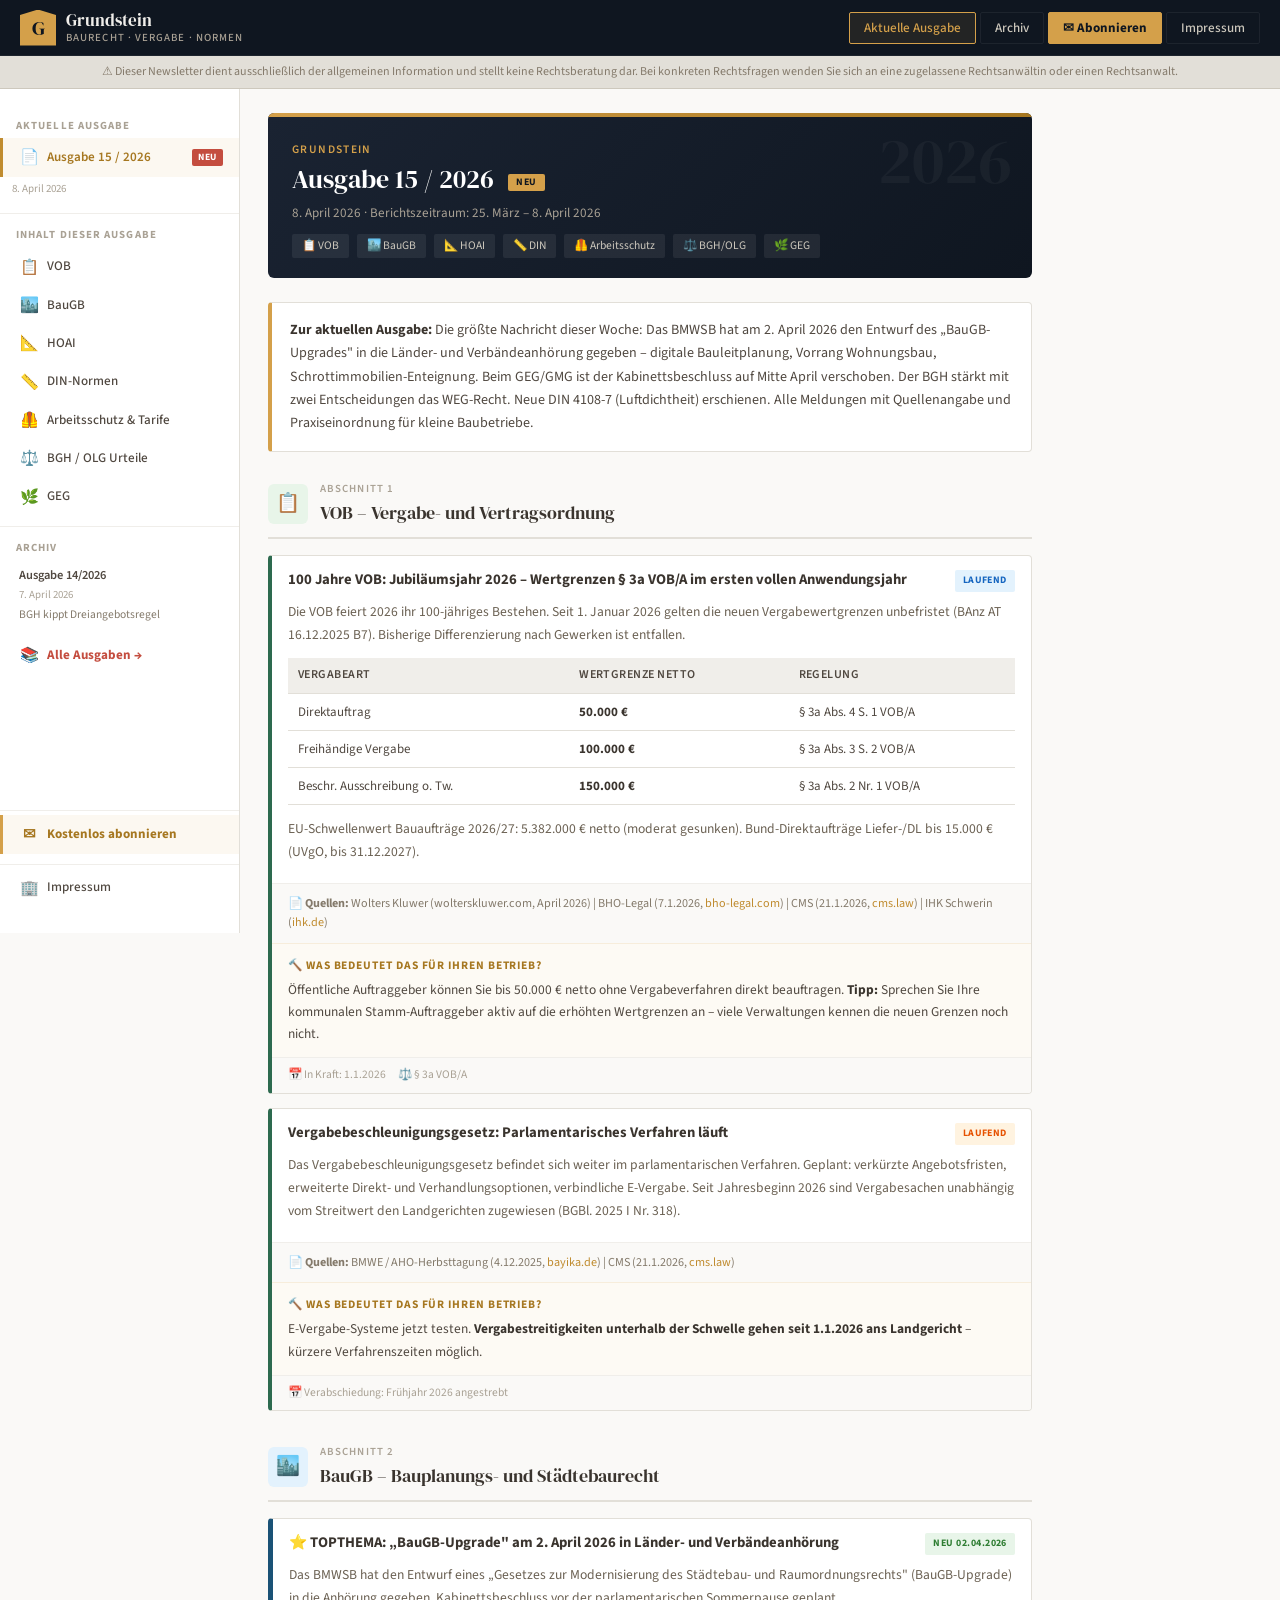
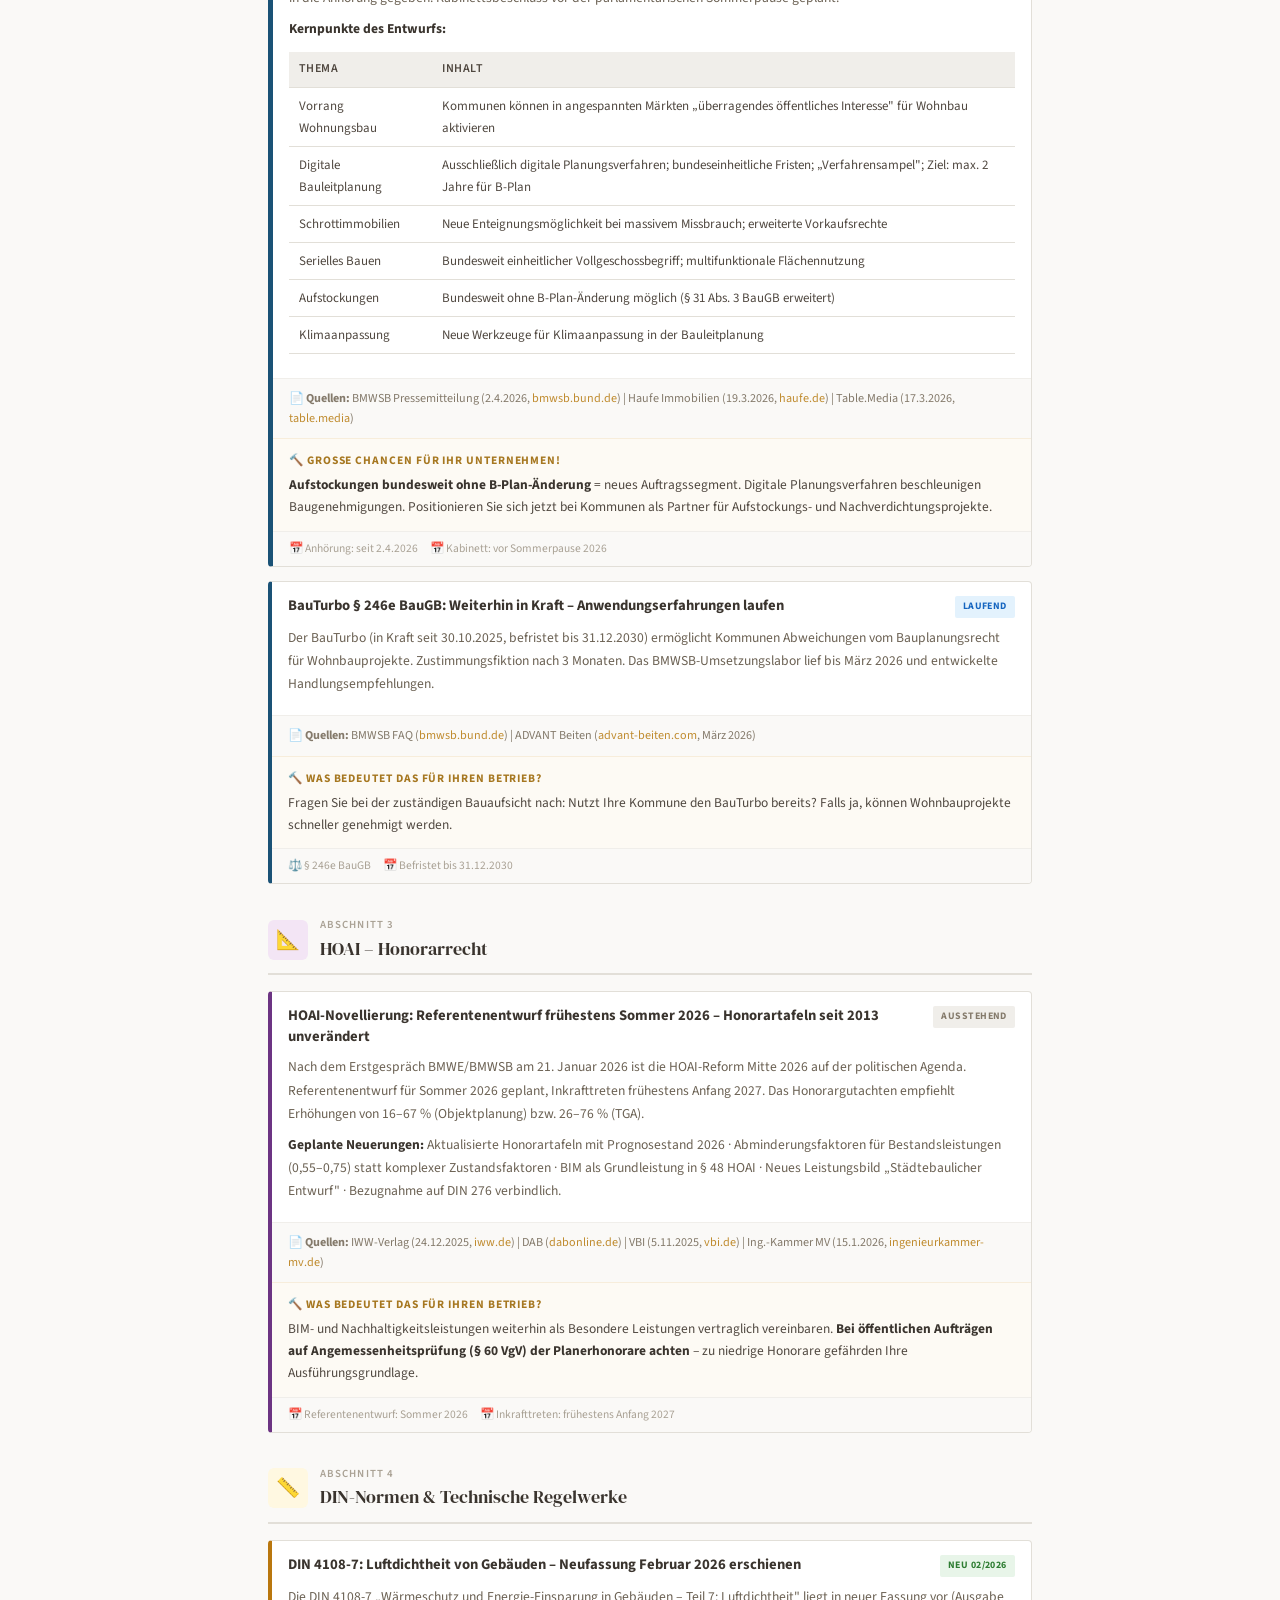
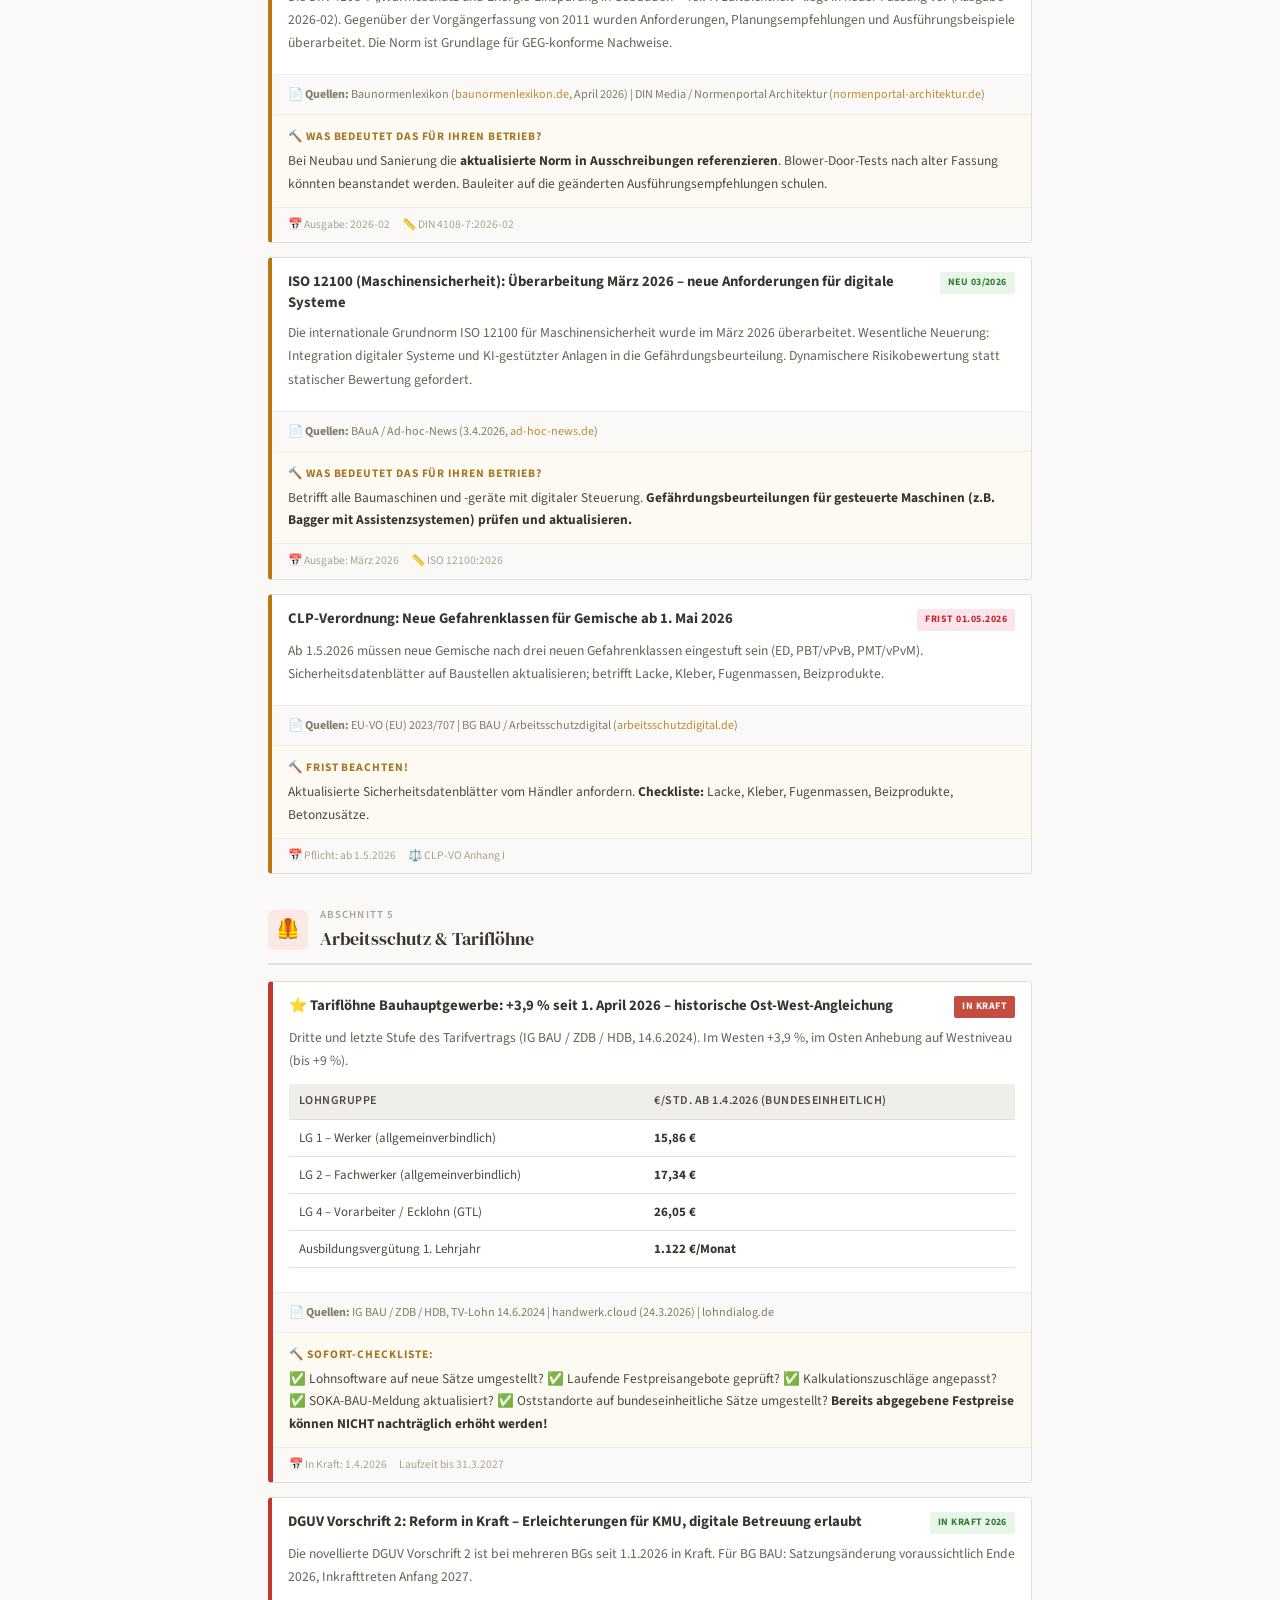
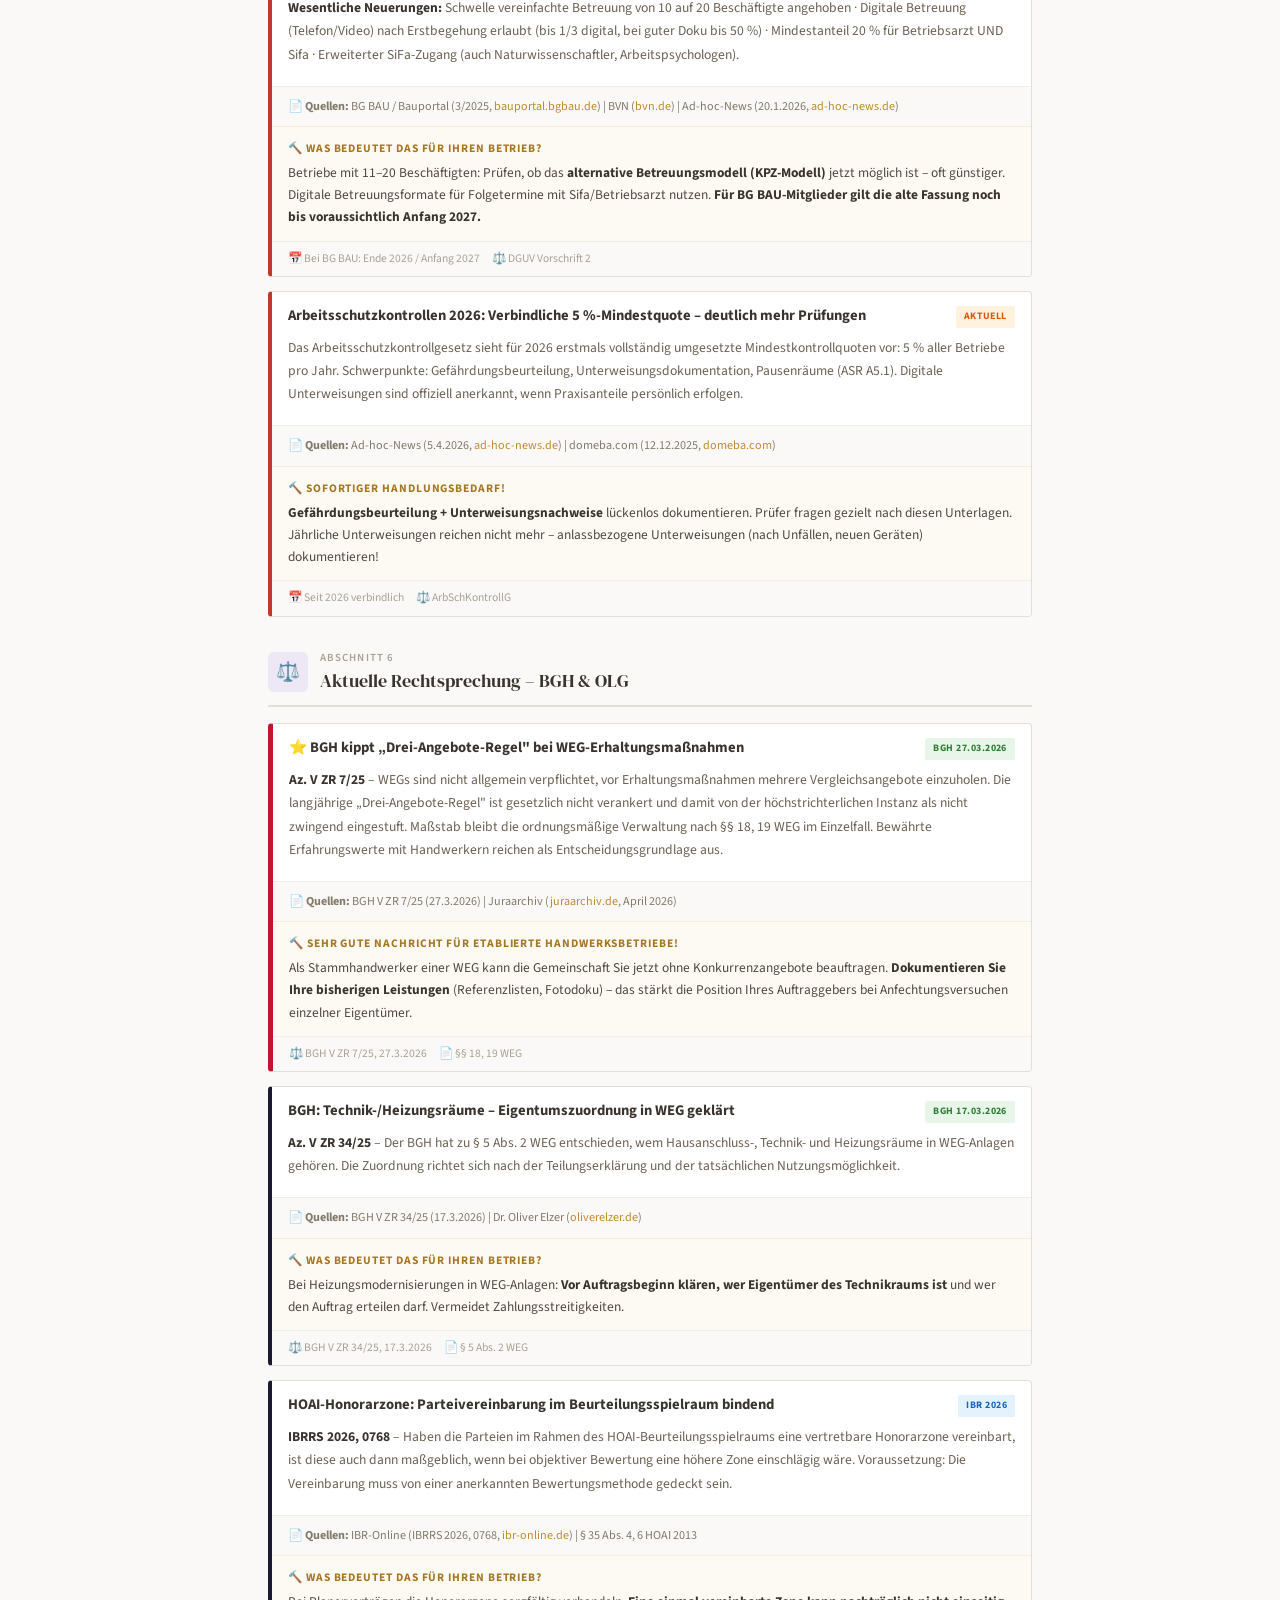
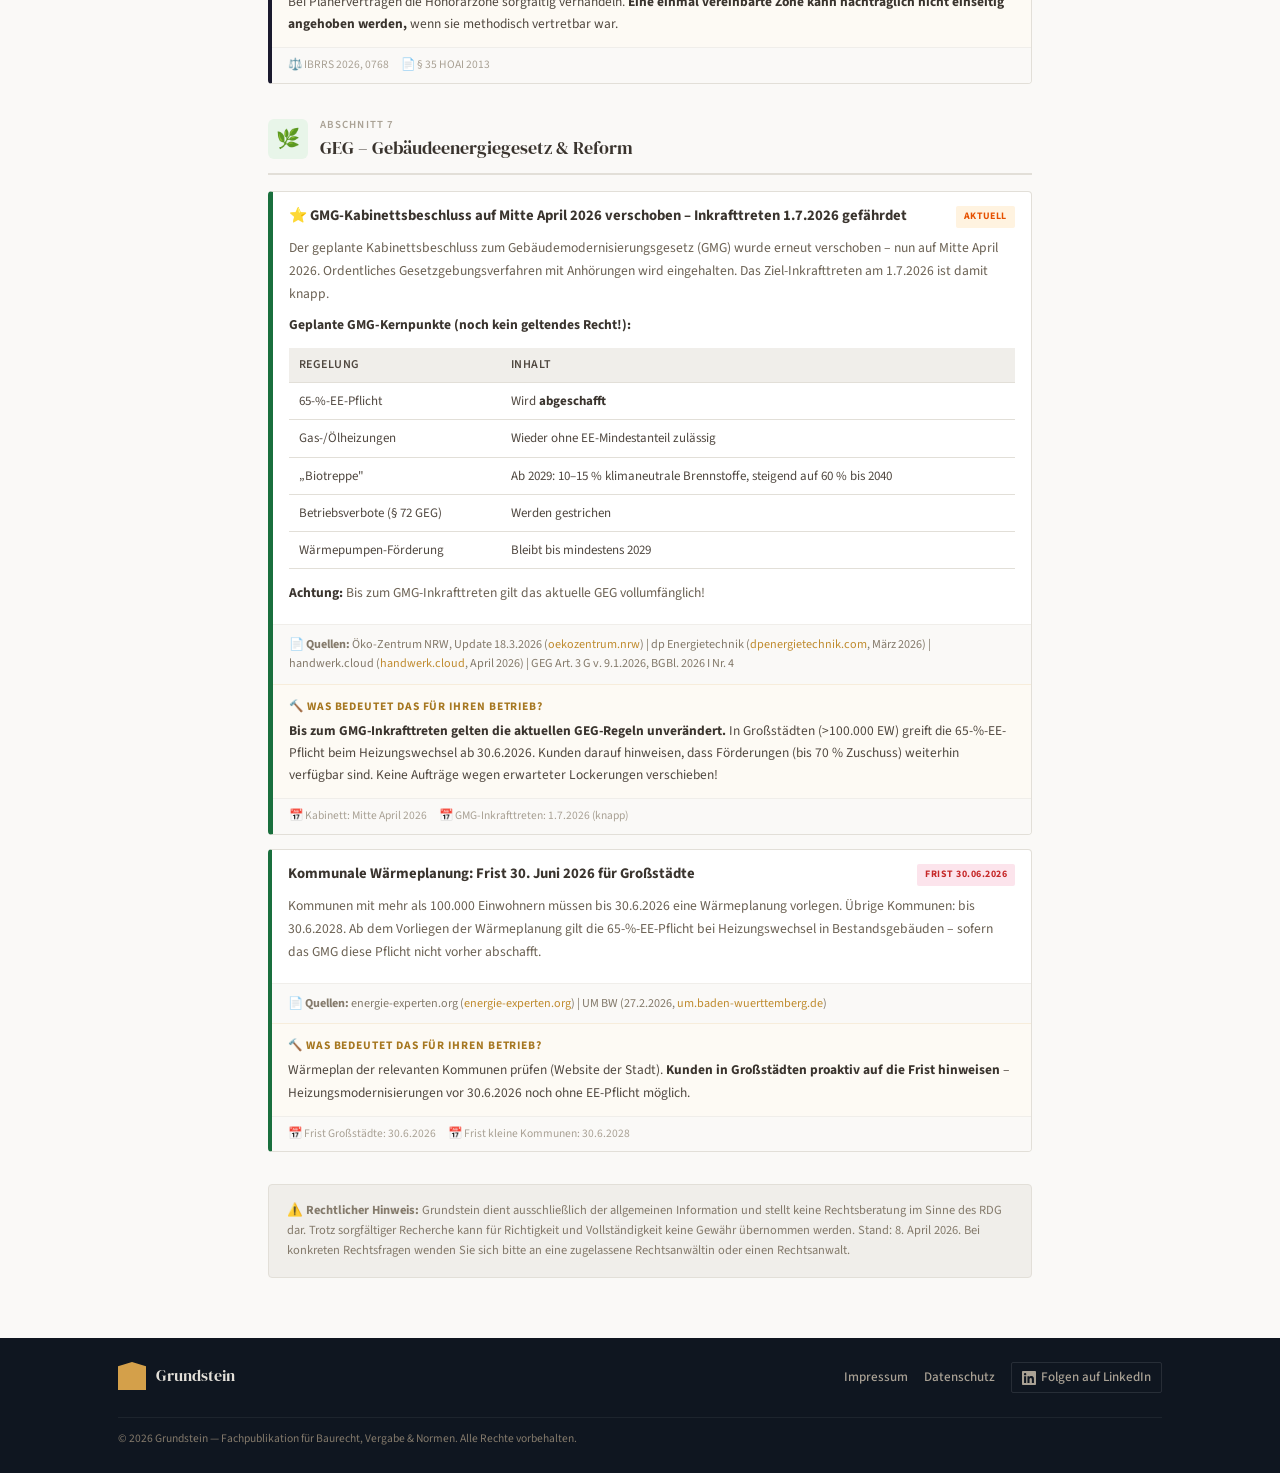
==== index.html @ aa307f1c "Add files via upload" ====
<!DOCTYPE html>
<html lang="de">
<head>
<meta charset="UTF-8">
<meta name="viewport" content="width=device-width, initial-scale=1.0">
<title>Grundstein — Baurecht kompakt</title>
<meta name="description" content="Grundstein — Der Newsletter für Baurecht, Vergabe und Normen. Alle 14 Tage kompakt.">
<meta property="og:title" content="Grundstein — Baurecht kompakt">
<meta property="og:description" content="Alle 14 Tage die wichtigsten Updates aus Baurecht, Vergabe und Normen.">
<link rel="preconnect" href="https://fonts.googleapis.com">
<link rel="preconnect" href="https://fonts.gstatic.com" crossorigin>
<link href="https://fonts.googleapis.com/css2?family=DM+Serif+Display:ital@0;1&family=Source+Sans+3:ital,wght@0,300;0,400;0,500;0,600;0,700;1,400&display=swap" rel="stylesheet">
<link rel="stylesheet" href="style.css">
</head>
<body>

<!-- TOPBAR -->
<header class="topbar">
  <div class="topbar-logo">
    <div class="topbar-logo-bar"></div>
    <div class="topbar-logo-text">
      <strong>Grundstein</strong>
      <span>Baurecht · Vergabe · Normen</span>
    </div>
  </div>
  <div class="topbar-nav">
    <button class="topbar-btn aktiv" onclick="zeigePage('aktuell')">Aktuelle Ausgabe</button>
    <button class="topbar-btn" onclick="zeigePage('archiv')">Archiv</button>
    <button class="topbar-btn topbar-cta" onclick="zeigePage('abonnieren')">✉ Abonnieren</button>
    <button class="topbar-btn" onclick="zeigePage('impressum')">Impressum</button>
    <button class="burger" id="burger" onclick="toggleSidebar()">
      <span></span><span></span><span></span>
    </button>
  </div>
</header>

<!-- DISCLAIMER BANNER -->
<div class="top-disclaimer">
  ⚠ Dieser Newsletter dient ausschließlich der allgemeinen Information und stellt keine Rechtsberatung dar.
  <span>Bei konkreten Rechtsfragen wenden Sie sich an eine zugelassene Rechtsanwältin oder einen Rechtsanwalt.</span>
</div>

<div class="overlay" id="overlay" onclick="toggleSidebar()"></div>

<div class="layout">

  <!-- SIDEBAR -->
  <nav class="sidebar" id="sidebar">
    <div class="sidebar-section">
      <div class="sidebar-label">Aktuelle Ausgabe</div>
      <div class="nav-item aktiv" id="nav-aktuell" onclick="zeigePage('aktuell')">
        <span class="nav-icon">📄</span>
        Ausgabe 15 / 2026
        <span class="nav-badge">NEU</span>
      </div>
      <div style="font-size:11px;color:var(--matt);padding:3px 12px 6px">8. April 2026</div>
    </div>
    <div class="sidebar-section">
      <div class="sidebar-label">Inhalt dieser Ausgabe</div>
      <div class="nav-item" onclick="scrollZu('vob')"><span class="nav-icon">📋</span>VOB</div>
      <div class="nav-item" onclick="scrollZu('baugb')"><span class="nav-icon">🏙️</span>BauGB</div>
      <div class="nav-item" onclick="scrollZu('hoai')"><span class="nav-icon">📐</span>HOAI</div>
      <div class="nav-item" onclick="scrollZu('din')"><span class="nav-icon">📏</span>DIN-Normen</div>
      <div class="nav-item" onclick="scrollZu('as')"><span class="nav-icon">🦺</span>Arbeitsschutz &amp; Tarife</div>
      <div class="nav-item" onclick="scrollZu('urt')"><span class="nav-icon">⚖️</span>BGH / OLG Urteile</div>
      <div class="nav-item" onclick="scrollZu('geg')"><span class="nav-icon">🌿</span>GEG</div>
    </div>
    <div class="sidebar-section" style="flex:1">
      <div class="sidebar-label">Archiv</div>
      <div id="sidebar-archiv"></div>
      <div class="nav-item" style="color:var(--rot);font-weight:700;margin-top:6px" onclick="zeigePage('archiv')">
        <span class="nav-icon">📚</span>Alle Ausgaben →
      </div>
    </div>
    <div class="sidebar-section">
      <div class="nav-item nav-item-cta" onclick="zeigePage('abonnieren')"><span class="nav-icon">✉</span>Kostenlos abonnieren</div>
    </div>
    <div class="sidebar-section">
      <div class="nav-item" onclick="zeigePage('impressum')"><span class="nav-icon">🏢</span>Impressum</div>
    </div>
  </nav>

  <main class="main" id="main-content"></main>
</div>

<!-- FOOTER -->
<footer class="site-footer">
  <div class="footer-inner">
    <div class="footer-brand">
      <div class="footer-mark"></div>
      <span class="footer-brand-text">Grundstein</span>
    </div>
    <div class="footer-links">
      <a href="javascript:zeigePage('impressum')">Impressum</a>
      <a href="datenschutz.html">Datenschutz</a>
      <a class="linkedin-link" href="https://www.linkedin.com/company/grundstein-baurecht" target="_blank" rel="noopener">
        <svg xmlns="http://www.w3.org/2000/svg" viewBox="0 0 24 24" fill="currentColor" width="14" height="14"><path d="M20.447 20.452h-3.554v-5.569c0-1.328-.027-3.037-1.852-3.037-1.853 0-2.136 1.445-2.136 2.939v5.667H9.351V9h3.414v1.561h.046c.477-.9 1.637-1.85 3.37-1.85 3.601 0 4.267 2.37 4.267 5.455v6.286zM5.337 7.433a2.062 2.062 0 01-2.063-2.065 2.064 2.064 0 112.063 2.065zm1.782 13.019H3.555V9h3.564v11.452zM22.225 0H1.771C.792 0 0 .774 0 1.729v20.542C0 23.227.792 24 1.771 24h20.451C23.2 24 24 23.227 24 22.271V1.729C24 .774 23.2 0 22.222 0h.003z"/></svg>
        Folgen auf LinkedIn
      </a>
    </div>
    <div class="footer-copy">
      &copy; 2026 Grundstein — Fachpublikation für Baurecht, Vergabe &amp; Normen. Alle Rechte vorbehalten.
    </div>
  </div>
</footer>

<script>
/* ════════════════════════════════════════════════════════════════
   WARTUNGSBEREICH – nur diese 4 Stellen bei jeder neuen Ausgabe ändern
   ════════════════════════════════════════════════════════════════ */


/* ── SCHRITT 1: ARCHIV-METADATEN ──────────────────────────────── */
const ARCHIV = [
  {
    nr:'15/2026', datum:'8. April 2026', aktuell:true,
    themen:['BauGB-Upgrade Anhörung','GMG Kabinett April','BGH WEG V ZR 34/25','DIN 4108-7 neu','DGUV V2 Reform','ISO 12100 Update','Tariflöhne +3,9 %'],
    highlight:'BauGB-Upgrade in Anhörung · GMG Kabinett Mitte April · BGH: Technikraum-Eigentum · DIN 4108-7 neu'
  },
  {
    nr:'14/2026', datum:'7. April 2026', aktuell:false,
    themen:['VOB Wertgrenzen','BGH WEG Dreiangebotsregel','Tariflöhne +3,9 %','GEG/GMG Reform','Asbestpflichten','ASR A5.1','CLP-Gemische'],
    highlight:'BGH kippt Dreiangebotsregel · Tariflöhne +3,9 % ab April · GMG-Verzögerung'
  }
];


/* ── SCHRITT 2: INHALTSFUNKTIONEN ─────────────────────────────── */

function inhalt_15_2026() {
  return `
<div class="page-hdr">
  <div class="page-hdr-accent"></div>
  <div class="page-hdr-yr">2026</div>
  <div class="page-hdr-inner">
    <div class="page-hdr-kicker">Grundstein</div>
    <h1>Ausgabe 15 / 2026 <span class="tag-aktuell">NEU</span></h1>
    <div class="page-hdr-date">8. April 2026 · Berichtszeitraum: 25. März – 8. April 2026</div>
    <div class="page-hdr-meta">
      <span>📋 VOB</span><span>🏙️ BauGB</span><span>📐 HOAI</span>
      <span>📏 DIN</span><span>🦺 Arbeitsschutz</span><span>⚖️ BGH/OLG</span><span>🌿 GEG</span>
    </div>
  </div>
</div>

<div class="editorial">
  <strong>Zur aktuellen Ausgabe:</strong> Die größte Nachricht dieser Woche: Das BMWSB hat am 2. April 2026 den Entwurf des „BauGB-Upgrades" in die Länder- und Verbändeanhörung gegeben – digitale Bauleitplanung, Vorrang Wohnungsbau, Schrottimmobilien-Enteignung. Beim GEG/GMG ist der Kabinettsbeschluss auf Mitte April verschoben. Der BGH stärkt mit zwei Entscheidungen das WEG-Recht. Neue DIN 4108-7 (Luftdichtheit) erschienen. Alle Meldungen mit Quellenangabe und Praxiseinordnung für kleine Baubetriebe.
</div>

<!-- ═══ 1 · VOB ═══ -->
<div class="section" id="s-vob">
  <div class="section-hdr"><div class="section-icon ic-vob">📋</div><div><div class="section-nr">Abschnitt 1</div><div class="section-title">VOB – Vergabe- und Vertragsordnung</div></div></div>
  <div class="karte karte-vob">
    <div class="karte-kopf"><div class="karte-titel">100 Jahre VOB: Jubiläumsjahr 2026 – Wertgrenzen § 3a VOB/A im ersten vollen Anwendungsjahr</div><span class="badge b-info">LAUFEND</span></div>
    <div class="karte-body">
      <p>Die VOB feiert 2026 ihr 100-jähriges Bestehen. Seit 1. Januar 2026 gelten die neuen Vergabewertgrenzen unbefristet (BAnz AT 16.12.2025 B7). Bisherige Differenzierung nach Gewerken ist entfallen.</p>
      <table>
        <tr><th>Vergabeart</th><th>Wertgrenze netto</th><th>Regelung</th></tr>
        <tr><td>Direktauftrag</td><td><strong>50.000 €</strong></td><td>§ 3a Abs. 4 S. 1 VOB/A</td></tr>
        <tr><td>Freihändige Vergabe</td><td><strong>100.000 €</strong></td><td>§ 3a Abs. 3 S. 2 VOB/A</td></tr>
        <tr><td>Beschr. Ausschreibung o. Tw.</td><td><strong>150.000 €</strong></td><td>§ 3a Abs. 2 Nr. 1 VOB/A</td></tr>
      </table>
      <p>EU-Schwellenwert Bauaufträge 2026/27: 5.382.000 € netto (moderat gesunken). Bund-Direktaufträge Liefer-/DL bis 15.000 € (UVgO, bis 31.12.2027).</p>
    </div>
    <div class="quelle-box"><strong>📄 Quellen:</strong> Wolters Kluwer (wolterskluwer.com, April 2026) | BHO-Legal (7.1.2026, <a href="https://www.bho-legal.com/2026-neue-wertgrenzen-uvgo-bund-vob-a-eu-neue-zustandigkeit-der-landgerichte-unterschwelle-sekundarrechtsschutz/" target="_blank">bho-legal.com</a>) | CMS (21.1.2026, <a href="https://cms.law/de/deu/legal-updates/neue-eu-schwellenwerte-und-nationale-anpassungen-ab-dem-1.-januar-2026" target="_blank">cms.law</a>) | IHK Schwerin (<a href="https://www.ihk.de/schwerin/recht/wirtschaftsrecht/handels-und-gesellschaftsrecht/neuer-inhalt-6935952" target="_blank">ihk.de</a>)</div>
    <div class="praxis-box"><span class="praxis-label">🔨 Was bedeutet das für Ihren Betrieb?</span>Öffentliche Auftraggeber können Sie bis 50.000 € netto ohne Vergabeverfahren direkt beauftragen. <strong>Tipp:</strong> Sprechen Sie Ihre kommunalen Stamm-Auftraggeber aktiv auf die erhöhten Wertgrenzen an – viele Verwaltungen kennen die neuen Grenzen noch nicht.</div>
    <div class="karte-fuss"><span>📅 In Kraft: 1.1.2026</span><span>⚖️ § 3a VOB/A</span></div>
  </div>
  <div class="karte karte-vob">
    <div class="karte-kopf"><div class="karte-titel">Vergabebeschleunigungsgesetz: Parlamentarisches Verfahren läuft</div><span class="badge b-hot">LAUFEND</span></div>
    <div class="karte-body"><p>Das Vergabebeschleunigungsgesetz befindet sich weiter im parlamentarischen Verfahren. Geplant: verkürzte Angebotsfristen, erweiterte Direkt- und Verhandlungsoptionen, verbindliche E-Vergabe. Seit Jahresbeginn 2026 sind Vergabesachen unabhängig vom Streitwert den Landgerichten zugewiesen (BGBl. 2025 I Nr. 318).</p></div>
    <div class="quelle-box"><strong>📄 Quellen:</strong> BMWE / AHO-Herbsttagung (4.12.2025, <a href="https://www.bayika.de/de/aktuelles/meldungen/2025-12-08_AHO-Herbsttagung-2025-HOAI-Reform-und-Vergabebeschleunigung-im-Fokus.php" target="_blank">bayika.de</a>) | CMS (21.1.2026, <a href="https://cms.law/de/deu/legal-updates/neue-eu-schwellenwerte-und-nationale-anpassungen-ab-dem-1.-januar-2026" target="_blank">cms.law</a>)</div>
    <div class="praxis-box"><span class="praxis-label">🔨 Was bedeutet das für Ihren Betrieb?</span>E-Vergabe-Systeme jetzt testen. <strong>Vergabestreitigkeiten unterhalb der Schwelle gehen seit 1.1.2026 ans Landgericht</strong> – kürzere Verfahrenszeiten möglich.</div>
    <div class="karte-fuss"><span>📅 Verabschiedung: Frühjahr 2026 angestrebt</span></div>
  </div>
</div>

<!-- ═══ 2 · BauGB ═══ -->
<div class="section" id="s-baugb">
  <div class="section-hdr"><div class="section-icon ic-baugb">🏙️</div><div><div class="section-nr">Abschnitt 2</div><div class="section-title">BauGB – Bauplanungs- und Städtebaurecht</div></div></div>
  <div class="karte karte-baugb" style="border-left-width:5px">
    <div class="karte-kopf"><div class="karte-titel">⭐ TOPTHEMA: „BauGB-Upgrade" am 2. April 2026 in Länder- und Verbändeanhörung</div><span class="badge b-neu">NEU 02.04.2026</span></div>
    <div class="karte-body">
      <p>Das BMWSB hat den Entwurf eines „Gesetzes zur Modernisierung des Städtebau- und Raumordnungsrechts" (BauGB-Upgrade) in die Anhörung gegeben. Kabinettsbeschluss vor der parlamentarischen Sommerpause geplant.</p>
      <p><strong>Kernpunkte des Entwurfs:</strong></p>
      <table>
        <tr><th>Thema</th><th>Inhalt</th></tr>
        <tr><td>Vorrang Wohnungsbau</td><td>Kommunen können in angespannten Märkten „überragendes öffentliches Interesse" für Wohnbau aktivieren</td></tr>
        <tr><td>Digitale Bauleitplanung</td><td>Ausschließlich digitale Planungsverfahren; bundeseinheitliche Fristen; „Verfahrensampel"; Ziel: max. 2 Jahre für B-Plan</td></tr>
        <tr><td>Schrottimmobilien</td><td>Neue Enteignungsmöglichkeit bei massivem Missbrauch; erweiterte Vorkaufsrechte</td></tr>
        <tr><td>Serielles Bauen</td><td>Bundesweit einheitlicher Vollgeschossbegriff; multifunktionale Flächennutzung</td></tr>
        <tr><td>Aufstockungen</td><td>Bundesweit ohne B-Plan-Änderung möglich (§ 31 Abs. 3 BauGB erweitert)</td></tr>
        <tr><td>Klimaanpassung</td><td>Neue Werkzeuge für Klimaanpassung in der Bauleitplanung</td></tr>
      </table>
    </div>
    <div class="quelle-box"><strong>📄 Quellen:</strong> BMWSB Pressemitteilung (2.4.2026, <a href="https://www.bmwsb.bund.de/SharedDocs/pressemitteilungen/DE/2026/04/baugb-upgrade.html" target="_blank">bmwsb.bund.de</a>) | Haufe Immobilien (19.3.2026, <a href="https://www.haufe.de/immobilien/wirtschaft-politik/bundestag-beschliesst-novelle-des-baugesetzbuchs_84342_175786.html" target="_blank">haufe.de</a>) | Table.Media (17.3.2026, <a href="https://table.media/berlin/news/baugb-novelle-ministerium-will-enteignung-von-schrottimmobilien-ermoeglichen" target="_blank">table.media</a>)</div>
    <div class="praxis-box"><span class="praxis-label">🔨 Große Chancen für Ihr Unternehmen!</span><strong>Aufstockungen bundesweit ohne B-Plan-Änderung</strong> = neues Auftragssegment. Digitale Planungsverfahren beschleunigen Baugenehmigungen. Positionieren Sie sich jetzt bei Kommunen als Partner für Aufstockungs- und Nachverdichtungsprojekte.</div>
    <div class="karte-fuss"><span>📅 Anhörung: seit 2.4.2026</span><span>📅 Kabinett: vor Sommerpause 2026</span></div>
  </div>
  <div class="karte karte-baugb">
    <div class="karte-kopf"><div class="karte-titel">BauTurbo § 246e BauGB: Weiterhin in Kraft – Anwendungserfahrungen laufen</div><span class="badge b-info">LAUFEND</span></div>
    <div class="karte-body"><p>Der BauTurbo (in Kraft seit 30.10.2025, befristet bis 31.12.2030) ermöglicht Kommunen Abweichungen vom Bauplanungsrecht für Wohnbauprojekte. Zustimmungsfiktion nach 3 Monaten. Das BMWSB-Umsetzungslabor lief bis März 2026 und entwickelte Handlungsempfehlungen.</p></div>
    <div class="quelle-box"><strong>📄 Quellen:</strong> BMWSB FAQ (<a href="https://www.bmwsb.bund.de/DE/bauen/baurecht/bau-turbo/umsetzer.html" target="_blank">bmwsb.bund.de</a>) | ADVANT Beiten (<a href="https://www.advant-beiten.com/aktuelles/bau-turbo-baugb-novelle" target="_blank">advant-beiten.com</a>, März 2026)</div>
    <div class="praxis-box"><span class="praxis-label">🔨 Was bedeutet das für Ihren Betrieb?</span>Fragen Sie bei der zuständigen Bauaufsicht nach: Nutzt Ihre Kommune den BauTurbo bereits? Falls ja, können Wohnbauprojekte schneller genehmigt werden.</div>
    <div class="karte-fuss"><span>⚖️ § 246e BauGB</span><span>📅 Befristet bis 31.12.2030</span></div>
  </div>
</div>

<!-- ═══ 3 · HOAI ═══ -->
<div class="section" id="s-hoai">
  <div class="section-hdr"><div class="section-icon ic-hoai">📐</div><div><div class="section-nr">Abschnitt 3</div><div class="section-title">HOAI – Honorarrecht</div></div></div>
  <div class="karte karte-hoai">
    <div class="karte-kopf"><div class="karte-titel">HOAI-Novellierung: Referentenentwurf frühestens Sommer 2026 – Honorartafeln seit 2013 unverändert</div><span class="badge b-pend">AUSSTEHEND</span></div>
    <div class="karte-body">
      <p>Nach dem Erstgespräch BMWE/BMWSB am 21. Januar 2026 ist die HOAI-Reform Mitte 2026 auf der politischen Agenda. Referentenentwurf für Sommer 2026 geplant, Inkrafttreten frühestens Anfang 2027. Das Honorargutachten empfiehlt Erhöhungen von 16–67 % (Objektplanung) bzw. 26–76 % (TGA).</p>
      <p><strong>Geplante Neuerungen:</strong> Aktualisierte Honorartafeln mit Prognosestand 2026 · Abminderungsfaktoren für Bestandsleistungen (0,55–0,75) statt komplexer Zustandsfaktoren · BIM als Grundleistung in § 48 HOAI · Neues Leistungsbild „Städtebaulicher Entwurf" · Bezugnahme auf DIN 276 verbindlich.</p>
    </div>
    <div class="quelle-box"><strong>📄 Quellen:</strong> IWW-Verlag (24.12.2025, <a href="https://www.iww.de/pbp/honorargestaltung/hoai-2026-aho-veranstaltung-ernuechtert-neue-hoai-hat-bei-bundesministerien-keine-prioritaet-f169582" target="_blank">iww.de</a>) | DAB (<a href="https://www.dabonline.de/berufspolitik/gutachten-neue-hoai-novellierung/" target="_blank">dabonline.de</a>) | VBI (5.11.2025, <a href="https://www.vbi.de/aktuelles/news/hoai-novelle-planer-blicken-auf-2026/" target="_blank">vbi.de</a>) | Ing.-Kammer MV (15.1.2026, <a href="https://www.ingenieurkammer-mv.de/news/Bundeswirtschaftsministerium-bestaetigt-Fortfuehrung-der-HOAI-Reform-Mitte-2026/" target="_blank">ingenieurkammer-mv.de</a>)</div>
    <div class="praxis-box"><span class="praxis-label">🔨 Was bedeutet das für Ihren Betrieb?</span>BIM- und Nachhaltigkeitsleistungen weiterhin als Besondere Leistungen vertraglich vereinbaren. <strong>Bei öffentlichen Aufträgen auf Angemessenheitsprüfung (§ 60 VgV) der Planerhonorare achten</strong> – zu niedrige Honorare gefährden Ihre Ausführungsgrundlage.</div>
    <div class="karte-fuss"><span>📅 Referentenentwurf: Sommer 2026</span><span>📅 Inkrafttreten: frühestens Anfang 2027</span></div>
  </div>
</div>

<!-- ═══ 4 · DIN ═══ -->
<div class="section" id="s-din">
  <div class="section-hdr"><div class="section-icon ic-din">📏</div><div><div class="section-nr">Abschnitt 4</div><div class="section-title">DIN-Normen &amp; Technische Regelwerke</div></div></div>
  <div class="karte karte-din">
    <div class="karte-kopf"><div class="karte-titel">DIN 4108-7: Luftdichtheit von Gebäuden – Neufassung Februar 2026 erschienen</div><span class="badge b-neu">NEU 02/2026</span></div>
    <div class="karte-body"><p>Die DIN 4108-7 „Wärmeschutz und Energie-Einsparung in Gebäuden – Teil 7: Luftdichtheit" liegt in neuer Fassung vor (Ausgabe 2026-02). Gegenüber der Vorgängerfassung von 2011 wurden Anforderungen, Planungsempfehlungen und Ausführungsbeispiele überarbeitet. Die Norm ist Grundlage für GEG-konforme Nachweise.</p></div>
    <div class="quelle-box"><strong>📄 Quellen:</strong> Baunormenlexikon (<a href="https://www.baunormenlexikon.de" target="_blank">baunormenlexikon.de</a>, April 2026) | DIN Media / Normenportal Architektur (<a href="https://www.normenportal-architektur.de/de/normen-richtlinien/neues" target="_blank">normenportal-architektur.de</a>)</div>
    <div class="praxis-box"><span class="praxis-label">🔨 Was bedeutet das für Ihren Betrieb?</span>Bei Neubau und Sanierung die <strong>aktualisierte Norm in Ausschreibungen referenzieren</strong>. Blower-Door-Tests nach alter Fassung könnten beanstandet werden. Bauleiter auf die geänderten Ausführungsempfehlungen schulen.</div>
    <div class="karte-fuss"><span>📅 Ausgabe: 2026-02</span><span>📏 DIN 4108-7:2026-02</span></div>
  </div>
  <div class="karte karte-din">
    <div class="karte-kopf"><div class="karte-titel">ISO 12100 (Maschinensicherheit): Überarbeitung März 2026 – neue Anforderungen für digitale Systeme</div><span class="badge b-neu">NEU 03/2026</span></div>
    <div class="karte-body"><p>Die internationale Grundnorm ISO 12100 für Maschinensicherheit wurde im März 2026 überarbeitet. Wesentliche Neuerung: Integration digitaler Systeme und KI-gestützter Anlagen in die Gefährdungsbeurteilung. Dynamischere Risikobewertung statt statischer Bewertung gefordert.</p></div>
    <div class="quelle-box"><strong>📄 Quellen:</strong> BAuA / Ad-hoc-News (3.4.2026, <a href="https://www.ad-hoc-news.de/boerse/news/ueberblick/arbeitsschutz-2026-neue-regeln-fuer-mechanische-gefahren/69061373" target="_blank">ad-hoc-news.de</a>)</div>
    <div class="praxis-box"><span class="praxis-label">🔨 Was bedeutet das für Ihren Betrieb?</span>Betrifft alle Baumaschinen und -geräte mit digitaler Steuerung. <strong>Gefährdungsbeurteilungen für gesteuerte Maschinen (z.B. Bagger mit Assistenzsystemen) prüfen und aktualisieren.</strong></div>
    <div class="karte-fuss"><span>📅 Ausgabe: März 2026</span><span>📏 ISO 12100:2026</span></div>
  </div>
  <div class="karte karte-din">
    <div class="karte-kopf"><div class="karte-titel">CLP-Verordnung: Neue Gefahrenklassen für Gemische ab 1. Mai 2026</div><span class="badge b-frist">FRIST 01.05.2026</span></div>
    <div class="karte-body"><p>Ab 1.5.2026 müssen neue Gemische nach drei neuen Gefahrenklassen eingestuft sein (ED, PBT/vPvB, PMT/vPvM). Sicherheitsdatenblätter auf Baustellen aktualisieren; betrifft Lacke, Kleber, Fugenmassen, Beizprodukte.</p></div>
    <div class="quelle-box"><strong>📄 Quellen:</strong> EU-VO (EU) 2023/707 | BG BAU / Arbeitsschutzdigital (<a href="https://www.arbeitsschutzdigital.de" target="_blank">arbeitsschutzdigital.de</a>)</div>
    <div class="praxis-box"><span class="praxis-label">🔨 Frist beachten!</span>Aktualisierte Sicherheitsdatenblätter vom Händler anfordern. <strong>Checkliste:</strong> Lacke, Kleber, Fugenmassen, Beizprodukte, Betonzusätze.</div>
    <div class="karte-fuss"><span>📅 Pflicht: ab 1.5.2026</span><span>⚖️ CLP-VO Anhang I</span></div>
  </div>
</div>

<!-- ═══ 5 · ARBEITSSCHUTZ ═══ -->
<div class="section" id="s-as">
  <div class="section-hdr"><div class="section-icon ic-as">🦺</div><div><div class="section-nr">Abschnitt 5</div><div class="section-title">Arbeitsschutz &amp; Tariflöhne</div></div></div>
  <div class="karte karte-as" style="border-left-width:5px">
    <div class="karte-kopf"><div class="karte-titel">⭐ Tariflöhne Bauhauptgewerbe: +3,9 % seit 1. April 2026 – historische Ost-West-Angleichung</div><span class="badge b-tarif">IN KRAFT</span></div>
    <div class="karte-body">
      <p>Dritte und letzte Stufe des Tarifvertrags (IG BAU / ZDB / HDB, 14.6.2024). Im Westen +3,9 %, im Osten Anhebung auf Westniveau (bis +9 %).</p>
      <table>
        <tr><th>Lohngruppe</th><th>€/Std. ab 1.4.2026 (bundeseinheitlich)</th></tr>
        <tr><td>LG 1 – Werker (allgemeinverbindlich)</td><td><strong>15,86 €</strong></td></tr>
        <tr><td>LG 2 – Fachwerker (allgemeinverbindlich)</td><td><strong>17,34 €</strong></td></tr>
        <tr><td>LG 4 – Vorarbeiter / Ecklohn (GTL)</td><td><strong>26,05 €</strong></td></tr>
        <tr><td>Ausbildungsvergütung 1. Lehrjahr</td><td><strong>1.122 €/Monat</strong></td></tr>
      </table>
    </div>
    <div class="quelle-box"><strong>📄 Quellen:</strong> IG BAU / ZDB / HDB, TV-Lohn 14.6.2024 | handwerk.cloud (24.3.2026) | lohndialog.de</div>
    <div class="praxis-box"><span class="praxis-label">🔨 Sofort-Checkliste:</span>✅ Lohnsoftware auf neue Sätze umgestellt? ✅ Laufende Festpreisangebote geprüft? ✅ Kalkulationszuschläge angepasst? ✅ SOKA-BAU-Meldung aktualisiert? ✅ Oststandorte auf bundeseinheitliche Sätze umgestellt? <strong>Bereits abgegebene Festpreise können NICHT nachträglich erhöht werden!</strong></div>
    <div class="karte-fuss"><span>📅 In Kraft: 1.4.2026</span><span>Laufzeit bis 31.3.2027</span></div>
  </div>
  <div class="karte karte-as">
    <div class="karte-kopf"><div class="karte-titel">DGUV Vorschrift 2: Reform in Kraft – Erleichterungen für KMU, digitale Betreuung erlaubt</div><span class="badge b-neu">IN KRAFT 2026</span></div>
    <div class="karte-body">
      <p>Die novellierte DGUV Vorschrift 2 ist bei mehreren BGs seit 1.1.2026 in Kraft. Für BG BAU: Satzungsänderung voraussichtlich Ende 2026, Inkrafttreten Anfang 2027.</p>
      <p><strong>Wesentliche Neuerungen:</strong> Schwelle vereinfachte Betreuung von 10 auf 20 Beschäftigte angehoben · Digitale Betreuung (Telefon/Video) nach Erstbegehung erlaubt (bis 1/3 digital, bei guter Doku bis 50 %) · Mindestanteil 20 % für Betriebsarzt UND Sifa · Erweiterter SiFa-Zugang (auch Naturwissenschaftler, Arbeitspsychologen).</p>
    </div>
    <div class="quelle-box"><strong>📄 Quellen:</strong> BG BAU / Bauportal (3/2025, <a href="https://bauportal.bgbau.de/bauportal-32025/rund-um-die-bg-bau/ab-2026-2027-neue-regelungen-in-der-dguv-vorschrift-2" target="_blank">bauportal.bgbau.de</a>) | BVN (<a href="https://bvn.de/Mitgliederservice/Aktuell/2025/20250709_DGUV_Vorschrift.php" target="_blank">bvn.de</a>) | Ad-hoc-News (20.1.2026, <a href="https://www.ad-hoc-news.de/boerse/news/ueberblick/dguv-vorschrift-2-neue-regeln-fuer-arbeitsschutz-ab-2026/68502435" target="_blank">ad-hoc-news.de</a>)</div>
    <div class="praxis-box"><span class="praxis-label">🔨 Was bedeutet das für Ihren Betrieb?</span>Betriebe mit 11–20 Beschäftigten: Prüfen, ob das <strong>alternative Betreuungsmodell (KPZ-Modell)</strong> jetzt möglich ist – oft günstiger. Digitale Betreuungsformate für Folgetermine mit Sifa/Betriebsarzt nutzen. <strong>Für BG BAU-Mitglieder gilt die alte Fassung noch bis voraussichtlich Anfang 2027.</strong></div>
    <div class="karte-fuss"><span>📅 Bei BG BAU: Ende 2026 / Anfang 2027</span><span>⚖️ DGUV Vorschrift 2</span></div>
  </div>
  <div class="karte karte-as">
    <div class="karte-kopf"><div class="karte-titel">Arbeitsschutzkontrollen 2026: Verbindliche 5 %-Mindestquote – deutlich mehr Prüfungen</div><span class="badge b-hot">AKTUELL</span></div>
    <div class="karte-body"><p>Das Arbeitsschutzkontrollgesetz sieht für 2026 erstmals vollständig umgesetzte Mindestkontrollquoten vor: 5 % aller Betriebe pro Jahr. Schwerpunkte: Gefährdungsbeurteilung, Unterweisungsdokumentation, Pausenräume (ASR A5.1). Digitale Unterweisungen sind offiziell anerkannt, wenn Praxisanteile persönlich erfolgen.</p></div>
    <div class="quelle-box"><strong>📄 Quellen:</strong> Ad-hoc-News (5.4.2026, <a href="https://www.ad-hoc-news.de/boerse/news/ueberblick/arbeitsschutz-2026-neue-regeln-fordern-dynamische-unterweisungen/69081768" target="_blank">ad-hoc-news.de</a>) | domeba.com (12.12.2025, <a href="https://www.domeba.com/gesetzesaenderungen-im-arbeitsschutz/" target="_blank">domeba.com</a>)</div>
    <div class="praxis-box"><span class="praxis-label">🔨 Sofortiger Handlungsbedarf!</span><strong>Gefährdungsbeurteilung + Unterweisungsnachweise</strong> lückenlos dokumentieren. Prüfer fragen gezielt nach diesen Unterlagen. Jährliche Unterweisungen reichen nicht mehr – anlassbezogene Unterweisungen (nach Unfällen, neuen Geräten) dokumentieren!</div>
    <div class="karte-fuss"><span>📅 Seit 2026 verbindlich</span><span>⚖️ ArbSchKontrollG</span></div>
  </div>
</div>

<!-- ═══ 6 · URTEILE ═══ -->
<div class="section" id="s-urt">
  <div class="section-hdr"><div class="section-icon ic-urt">⚖️</div><div><div class="section-nr">Abschnitt 6</div><div class="section-title">Aktuelle Rechtsprechung – BGH &amp; OLG</div></div></div>
  <div class="karte karte-urt" style="border-left-color:#C41230;border-left-width:5px">
    <div class="karte-kopf"><div class="karte-titel">⭐ BGH kippt „Drei-Angebote-Regel" bei WEG-Erhaltungsmaßnahmen</div><span class="badge b-neu">BGH 27.03.2026</span></div>
    <div class="karte-body"><p><strong>Az. V ZR 7/25</strong> – WEGs sind nicht allgemein verpflichtet, vor Erhaltungsmaßnahmen mehrere Vergleichsangebote einzuholen. Die langjährige „Drei-Angebote-Regel" ist gesetzlich nicht verankert und damit von der höchstrichterlichen Instanz als nicht zwingend eingestuft. Maßstab bleibt die ordnungsmäßige Verwaltung nach §§ 18, 19 WEG im Einzelfall. Bewährte Erfahrungswerte mit Handwerkern reichen als Entscheidungsgrundlage aus.</p></div>
    <div class="quelle-box"><strong>📄 Quellen:</strong> BGH V ZR 7/25 (27.3.2026) | Juraarchiv (<a href="https://www.juraarchiv.de/bgh-urteil-zur-pflicht-von-vergleichsangeboten-bei-weg-erhaltungsmassnahmen-was-eigentuemergemeinschaften-jetzt-wissen-muessen/" target="_blank">juraarchiv.de</a>, April 2026)</div>
    <div class="praxis-box"><span class="praxis-label">🔨 Sehr gute Nachricht für etablierte Handwerksbetriebe!</span>Als Stammhandwerker einer WEG kann die Gemeinschaft Sie jetzt ohne Konkurrenzangebote beauftragen. <strong>Dokumentieren Sie Ihre bisherigen Leistungen</strong> (Referenzlisten, Fotodoku) – das stärkt die Position Ihres Auftraggebers bei Anfechtungsversuchen einzelner Eigentümer.</div>
    <div class="karte-fuss"><span>⚖️ BGH V ZR 7/25, 27.3.2026</span><span>📄 §§ 18, 19 WEG</span></div>
  </div>
  <div class="karte karte-urt">
    <div class="karte-kopf"><div class="karte-titel">BGH: Technik-/Heizungsräume – Eigentumszuordnung in WEG geklärt</div><span class="badge b-neu">BGH 17.03.2026</span></div>
    <div class="karte-body"><p><strong>Az. V ZR 34/25</strong> – Der BGH hat zu § 5 Abs. 2 WEG entschieden, wem Hausanschluss-, Technik- und Heizungsräume in WEG-Anlagen gehören. Die Zuordnung richtet sich nach der Teilungserklärung und der tatsächlichen Nutzungsmöglichkeit.</p></div>
    <div class="quelle-box"><strong>📄 Quellen:</strong> BGH V ZR 34/25 (17.3.2026) | Dr. Oliver Elzer (<a href="https://www.oliverelzer.de/bgh-und-weg/" target="_blank">oliverelzer.de</a>)</div>
    <div class="praxis-box"><span class="praxis-label">🔨 Was bedeutet das für Ihren Betrieb?</span>Bei Heizungsmodernisierungen in WEG-Anlagen: <strong>Vor Auftragsbeginn klären, wer Eigentümer des Technikraums ist</strong> und wer den Auftrag erteilen darf. Vermeidet Zahlungsstreitigkeiten.</div>
    <div class="karte-fuss"><span>⚖️ BGH V ZR 34/25, 17.3.2026</span><span>📄 § 5 Abs. 2 WEG</span></div>
  </div>
  <div class="karte karte-urt">
    <div class="karte-kopf"><div class="karte-titel">HOAI-Honorarzone: Parteivereinbarung im Beurteilungsspielraum bindend</div><span class="badge b-info">IBR 2026</span></div>
    <div class="karte-body"><p><strong>IBRRS 2026, 0768</strong> – Haben die Parteien im Rahmen des HOAI-Beurteilungsspielraums eine vertretbare Honorarzone vereinbart, ist diese auch dann maßgeblich, wenn bei objektiver Bewertung eine höhere Zone einschlägig wäre. Voraussetzung: Die Vereinbarung muss von einer anerkannten Bewertungsmethode gedeckt sein.</p></div>
    <div class="quelle-box"><strong>📄 Quellen:</strong> IBR-Online (IBRRS 2026, 0768, <a href="https://www.ibr-online.de/IBRUrteile/index.php?zg=0" target="_blank">ibr-online.de</a>) | § 35 Abs. 4, 6 HOAI 2013</div>
    <div class="praxis-box"><span class="praxis-label">🔨 Was bedeutet das für Ihren Betrieb?</span>Bei Planerverträgen die Honorarzone sorgfältig verhandeln. <strong>Eine einmal vereinbarte Zone kann nachträglich nicht einseitig angehoben werden,</strong> wenn sie methodisch vertretbar war.</div>
    <div class="karte-fuss"><span>⚖️ IBRRS 2026, 0768</span><span>📄 § 35 HOAI 2013</span></div>
  </div>
</div>

<!-- ═══ 7 · GEG ═══ -->
<div class="section" id="s-geg">
  <div class="section-hdr"><div class="section-icon ic-geg">🌿</div><div><div class="section-nr">Abschnitt 7</div><div class="section-title">GEG – Gebäudeenergiegesetz &amp; Reform</div></div></div>
  <div class="karte karte-geg" style="border-left-width:5px">
    <div class="karte-kopf"><div class="karte-titel">⭐ GMG-Kabinettsbeschluss auf Mitte April 2026 verschoben – Inkrafttreten 1.7.2026 gefährdet</div><span class="badge b-hot">AKTUELL</span></div>
    <div class="karte-body">
      <p>Der geplante Kabinettsbeschluss zum Gebäudemodernisierungsgesetz (GMG) wurde erneut verschoben – nun auf Mitte April 2026. Ordentliches Gesetzgebungsverfahren mit Anhörungen wird eingehalten. Das Ziel-Inkrafttreten am 1.7.2026 ist damit knapp.</p>
      <p><strong>Geplante GMG-Kernpunkte (noch kein geltendes Recht!):</strong></p>
      <table>
        <tr><th>Regelung</th><th>Inhalt</th></tr>
        <tr><td>65-%-EE-Pflicht</td><td>Wird <strong>abgeschafft</strong></td></tr>
        <tr><td>Gas-/Ölheizungen</td><td>Wieder ohne EE-Mindestanteil zulässig</td></tr>
        <tr><td>„Biotreppe"</td><td>Ab 2029: 10–15 % klimaneutrale Brennstoffe, steigend auf 60 % bis 2040</td></tr>
        <tr><td>Betriebsverbote (§ 72 GEG)</td><td>Werden gestrichen</td></tr>
        <tr><td>Wärmepumpen-Förderung</td><td>Bleibt bis mindestens 2029</td></tr>
      </table>
      <p><strong>Achtung:</strong> Bis zum GMG-Inkrafttreten gilt das aktuelle GEG vollumfänglich!</p>
    </div>
    <div class="quelle-box"><strong>📄 Quellen:</strong> Öko-Zentrum NRW, Update 18.3.2026 (<a href="https://oekozentrum.nrw/aktuelles/detail/news/update-zum-gebaeudeenergiegesetz/" target="_blank">oekozentrum.nrw</a>) | dp Energietechnik (<a href="https://dpenergietechnik.com/blog/reform-des-heizungsgesetz-geg-2026-alle-aenderungen-im-ueberblick/" target="_blank">dpenergietechnik.com</a>, März 2026) | handwerk.cloud (<a href="https://www.handwerk.cloud/wissen/heizung-sanitaer/heizungsgesetz-2026-geg-aenderungen" target="_blank">handwerk.cloud</a>, April 2026) | GEG Art. 3 G v. 9.1.2026, BGBl. 2026 I Nr. 4</div>
    <div class="praxis-box"><span class="praxis-label">🔨 Was bedeutet das für Ihren Betrieb?</span><strong>Bis zum GMG-Inkrafttreten gelten die aktuellen GEG-Regeln unverändert.</strong> In Großstädten (&gt;100.000 EW) greift die 65-%-EE-Pflicht beim Heizungswechsel ab 30.6.2026. Kunden darauf hinweisen, dass Förderungen (bis 70 % Zuschuss) weiterhin verfügbar sind. Keine Aufträge wegen erwarteter Lockerungen verschieben!</div>
    <div class="karte-fuss"><span>📅 Kabinett: Mitte April 2026</span><span>📅 GMG-Inkrafttreten: 1.7.2026 (knapp)</span></div>
  </div>
  <div class="karte karte-geg">
    <div class="karte-kopf"><div class="karte-titel">Kommunale Wärmeplanung: Frist 30. Juni 2026 für Großstädte</div><span class="badge b-frist">FRIST 30.06.2026</span></div>
    <div class="karte-body"><p>Kommunen mit mehr als 100.000 Einwohnern müssen bis 30.6.2026 eine Wärmeplanung vorlegen. Übrige Kommunen: bis 30.6.2028. Ab dem Vorliegen der Wärmeplanung gilt die 65-%-EE-Pflicht bei Heizungswechsel in Bestandsgebäuden – sofern das GMG diese Pflicht nicht vorher abschafft.</p></div>
    <div class="quelle-box"><strong>📄 Quellen:</strong> energie-experten.org (<a href="https://www.energie-experten.org/energie-sparen/energieberatung/gebaeudeenergiegesetz" target="_blank">energie-experten.org</a>) | UM BW (27.2.2026, <a href="https://um.baden-wuerttemberg.de/de/klima-energie/energieeffizienz/gebaeude/gebaeudeenergiegesetz" target="_blank">um.baden-wuerttemberg.de</a>)</div>
    <div class="praxis-box"><span class="praxis-label">🔨 Was bedeutet das für Ihren Betrieb?</span>Wärmeplan der relevanten Kommunen prüfen (Website der Stadt). <strong>Kunden in Großstädten proaktiv auf die Frist hinweisen</strong> – Heizungsmodernisierungen vor 30.6.2026 noch ohne EE-Pflicht möglich.</div>
    <div class="karte-fuss"><span>📅 Frist Großstädte: 30.6.2026</span><span>📅 Frist kleine Kommunen: 30.6.2028</span></div>
  </div>
</div>

<div class="disclaimer">
  <strong>⚠️ Rechtlicher Hinweis:</strong> Grundstein dient ausschließlich der allgemeinen Information und stellt keine Rechtsberatung im Sinne des RDG dar. Trotz sorgfältiger Recherche kann für Richtigkeit und Vollständigkeit keine Gewähr übernommen werden. Stand: 8. April 2026. Bei konkreten Rechtsfragen wenden Sie sich bitte an eine zugelassene Rechtsanwältin oder einen Rechtsanwalt.
</div>`;
}


function inhalt_14_2026() {
  return `
<div class="page-hdr">
  <div class="page-hdr-accent"></div>
  <div class="page-hdr-yr">2026</div>
  <div class="page-hdr-inner">
    <div class="page-hdr-kicker">Grundstein</div>
    <h1>Ausgabe 14 / 2026</h1>
    <div class="page-hdr-date">7. April 2026 · Berichtszeitraum: 24. März – 7. April 2026</div>
    <div class="page-hdr-meta">
      <span>📋 VOB</span><span>🏙️ BauGB</span><span>📐 HOAI</span>
      <span>📏 DIN</span><span>🦺 Arbeitsschutz</span><span>⚖️ BGH/OLG</span><span>🌿 GEG</span>
    </div>
  </div>
</div>

<div class="editorial">
  <strong>Zur Ausgabe 14:</strong> Der BGH hat die jahrzehntelange „Drei-Angebote-Regel" bei WEG-Erhaltungsmaßnahmen abgeschafft. Die Tariflohnerhöhung im Bauhauptgewerbe (+3,9 % ab 1. April) erfordert sofortigen Kalkulationshandlungsbedarf. Im GEG-Bereich verzögert sich der Kabinettsbeschluss erneut. Alle Meldungen mit Quellenangabe und Praxiseinordnung für kleine Baubetriebe.
</div>

<div class="section" id="s-vob">
  <div class="section-hdr"><div class="section-icon ic-vob">📋</div><div><div class="section-nr">Abschnitt 1</div><div class="section-title">VOB – Vergabe- und Vertragsordnung</div></div></div>
  <div class="karte karte-vob">
    <div class="karte-kopf"><div class="karte-titel">Neue Wertgrenzen § 3a VOB/A: Erstes volles Anwendungsjahr 2026</div><span class="badge b-info">AKTUELL</span></div>
    <div class="karte-body">
      <p>Seit 1. Januar 2026 gelten die neuen Vergabewertgrenzen unbefristet (BAnz AT 16.12.2025 B7). 2026 ist das erste volle Umsetzungsjahr.</p>
      <table>
        <tr><th>Vergabeart</th><th>Wertgrenze netto</th><th>Regelung</th></tr>
        <tr><td>Direktauftrag</td><td><strong>50.000 €</strong></td><td>§ 3a Abs. 4 VOB/A</td></tr>
        <tr><td>Freihändige Vergabe</td><td><strong>100.000 €</strong></td><td>§ 3a Abs. 3 VOB/A</td></tr>
        <tr><td>Beschränkte Ausschreibung o. Tw.</td><td><strong>150.000 €</strong></td><td>§ 3a Abs. 2 Nr. 1 VOB/A</td></tr>
      </table>
      <p>Differenzierung nach Gewerken entfallen. Bund-Direktaufträge für Liefer-/DL bis 15.000 € (UVgO, gültig bis 31.12.2027).</p>
    </div>
    <div class="quelle-box"><strong>📄 Quellen:</strong> BMWSB, BAnz AT 16.12.2025 B7 | BHO-Legal (7.1.2026, bho-legal.com) | IHK Schwerin (ihk.de/schwerin)</div>
    <div class="praxis-box"><span class="praxis-label">🔨 Was bedeutet das für Ihren Betrieb?</span>Öffentliche Auftraggeber können Sie bis 50.000 € ohne Vergabeverfahren direkt beauftragen. <strong>Tipp:</strong> Machen Sie Stamm-Auftraggeber aktiv auf die neuen Wertgrenzen aufmerksam.</div>
    <div class="karte-fuss"><span>📅 In Kraft: 1.1.2026</span><span>⚖️ § 3a VOB/A</span></div>
  </div>
  <div class="karte karte-vob">
    <div class="karte-kopf"><div class="karte-titel">Vergabebeschleunigungsgesetz im parlamentarischen Verfahren</div><span class="badge b-hot">AKTUELL</span></div>
    <div class="karte-body"><p>Das nationale Vergabebeschleunigungsgesetz ist im parlamentarischen Verfahren (Zieltermin: Frühjahr 2026). Geplant: verkürzte Angebotsfristen, erweiterte Direkt- und Verhandlungsoptionen, verbindlichere E-Vergabe. EU-Schwellenwert Bauleistungen: 5.404.000 € (unverändert).</p></div>
    <div class="quelle-box"><strong>📄 Quellen:</strong> Bund Deutscher Baumeister (8.1.2026, baumeister-online.de) | Ingenieurkammer MV (ingenieurkammer-mv.de) | BHO-Legal (bho-legal.com)</div>
    <div class="praxis-box"><span class="praxis-label">🔨 Was bedeutet das für Ihren Betrieb?</span>Noch keine Handlungspflicht – aber jetzt ist der richtige Zeitpunkt, ein E-Vergabe-System zu testen.</div>
    <div class="karte-fuss"><span>📅 Geplant: Frühjahr 2026</span></div>
  </div>
</div>

<div class="section" id="s-baugb">
  <div class="section-hdr"><div class="section-icon ic-baugb">🏙️</div><div><div class="section-nr">Abschnitt 2</div><div class="section-title">BauGB – Bauplanungs- und Städtebaurecht</div></div></div>
  <div class="karte karte-baugb">
    <div class="karte-kopf"><div class="karte-titel">BauTurbo § 246e BauGB: Erstes volles Umsetzungsjahr – 2. Novelle in Vorbereitung</div><span class="badge b-info">INFO</span></div>
    <div class="karte-body"><p>Der BauTurbo (in Kraft seit 30.10.2025, befristet bis 31.12.2030) ermöglicht Kommunen Abweichungen vom Bauplanungsrecht für Wohnbauprojekte ohne Bebauungsplanänderung. Die Ressortabstimmung für die 2. BauGB-Novelle läuft; Kabinett Ende Mai 2026 geplant.</p></div>
    <div class="quelle-box"><strong>📄 Quellen:</strong> VBI (16.12.2025, vbi.de) | WEKA Baurecht (29.1.2026, weka.de) | Haufe Immobilien (haufe.de)</div>
    <div class="praxis-box"><span class="praxis-label">🔨 Was bedeutet das für Ihren Betrieb?</span>Mehr Aufstockungen und Nachverdichtungsprojekte bedeuten neue Auftragsvolumina.</div>
    <div class="karte-fuss"><span>⚖️ § 246e BauGB</span><span>📅 Kabinett 2. Novelle: Ende Mai 2026</span></div>
  </div>
</div>

<div class="section" id="s-hoai">
  <div class="section-hdr"><div class="section-icon ic-hoai">📐</div><div><div class="section-nr">Abschnitt 3</div><div class="section-title">HOAI – Honorarrecht</div></div></div>
  <div class="karte karte-hoai">
    <div class="karte-kopf"><div class="karte-titel">HOAI-Novellierung: Referentenentwurf frühestens Sommer 2026</div><span class="badge b-pend">AUSSTEHEND</span></div>
    <div class="karte-body"><p>Nach Erstgespräch BMWE/BMWSB am 21.1.2026 ist ein Referentenentwurf für Sommer 2026 angepeilt. Inkrafttreten frühestens Anfang 2027. Vorgesehen: aktualisierte Honorartafeln, Abminderungsfaktoren für Bestandsleistungen (0,55–0,75), BIM-Leistungen als Grundleistungen.</p></div>
    <div class="quelle-box"><strong>📄 Quellen:</strong> IWW-Verlag (24.12.2025, iww.de) | VBI (5.11.2025, vbi.de) | Ingenieurkammer MV (15.1.2026)</div>
    <div class="praxis-box"><span class="praxis-label">🔨 Was bedeutet das für Ihren Betrieb?</span>BIM- und Nachhaltigkeitsleistungen weiterhin explizit als Besondere Leistungen vereinbaren.</div>
    <div class="karte-fuss"><span>📅 Referentenentwurf: Sommer 2026</span><span>📅 Inkrafttreten: frühestens 2027</span></div>
  </div>
</div>

<div class="section" id="s-din">
  <div class="section-hdr"><div class="section-icon ic-din">📏</div><div><div class="section-nr">Abschnitt 4</div><div class="section-title">DIN-Normen &amp; Technische Regelwerke</div></div></div>
  <div class="karte karte-din">
    <div class="karte-kopf"><div class="karte-titel">ASR A5.1 (Außenarbeitsplätze): Neue Pausenraum-Pflichten</div><span class="badge b-neu">NEU</span></div>
    <div class="karte-body"><p>Die ASR A5.1 ist seit 1.1.2026 verbindlich: lichte Höhe ≥ 2,30 m · Grundfläche ≥ 6 m² + 1 m²/Mitarbeiter · Erreichbarkeit ≤ 5 Minuten · Heizung, Beleuchtung, Stühle mit Rückenlehne.</p></div>
    <div class="quelle-box"><strong>📄 Quellen:</strong> BAuA, ASR A5.1 (GMBl. August 2025, baua.de)</div>
    <div class="praxis-box"><span class="praxis-label">🔨 Sofortiger Handlungsbedarf!</span>Pausenraum für jede Baustelle prüfen. Mietcontainer (ca. 150–250 €/Monat) erfüllen die Anforderungen.</div>
    <div class="karte-fuss"><span>📅 Verbindlich: seit 1.1.2026</span></div>
  </div>
  <div class="karte karte-din">
    <div class="karte-kopf"><div class="karte-titel">CLP-Verordnung: Neue Gefahrenklassen für Gemische ab 1. Mai 2026</div><span class="badge b-frist">FRIST 01.05.2026</span></div>
    <div class="karte-body"><p>Ab 1.5.2026 müssen neue Gemische nach drei neuen Gefahrenklassen eingestuft sein (ED, PBT/vPvB, PMT/vPvM). Sicherheitsdatenblätter aktualisieren.</p></div>
    <div class="quelle-box"><strong>📄 Quellen:</strong> BG BAU / Arbeitsschutzdigital | EU-VO (EU) 2023/707</div>
    <div class="praxis-box"><span class="praxis-label">🔨 Was bedeutet das für Ihren Betrieb?</span>Aktualisierte Sicherheitsdatenblätter vom Händler anfordern.</div>
    <div class="karte-fuss"><span>📅 Pflicht: ab 1.5.2026</span></div>
  </div>
</div>

<div class="section" id="s-as">
  <div class="section-hdr"><div class="section-icon ic-as">🦺</div><div><div class="section-nr">Abschnitt 5</div><div class="section-title">Arbeitsschutz &amp; Tariflöhne</div></div></div>
  <div class="karte karte-as" style="border-left-width:5px">
    <div class="karte-kopf"><div class="karte-titel">⭐ Tariflöhne Bauhauptgewerbe: +3,9 % ab 1. April 2026</div><span class="badge b-tarif">SOFORT</span></div>
    <div class="karte-body">
      <p>Dritte und letzte Stufe des Tarifvertrags (IG BAU / ZDB / HDB, 14.6.2024). Im Westen +3,9 %, im Osten Anhebung auf Westniveau.</p>
      <table>
        <tr><th>Lohngruppe</th><th>€/Std. ab 1.4.2026</th></tr>
        <tr><td>LG 1 – Werker</td><td><strong>15,86 €</strong></td></tr>
        <tr><td>LG 2 – Fachwerker</td><td><strong>17,34 €</strong></td></tr>
        <tr><td>LG 4 – Vorarbeiter / Ecklohn</td><td><strong>26,05 €</strong></td></tr>
        <tr><td>Ausbildungsvergütung 1. LJ</td><td><strong>1.122 €/Monat</strong></td></tr>
      </table>
    </div>
    <div class="quelle-box"><strong>📄 Quellen:</strong> IG BAU / ZDB / HDB, TV-Lohn 14.6.2024</div>
    <div class="praxis-box"><span class="praxis-label">🔨 Sofort-Checkliste:</span>✅ Lohnsoftware aktualisiert? ✅ Festpreisangebote geprüft? ✅ SOKA-BAU-Meldung angepasst?</div>
    <div class="karte-fuss"><span>📅 In Kraft: 1.4.2026</span></div>
  </div>
  <div class="karte karte-as">
    <div class="karte-kopf"><div class="karte-titel">Asbestschutz: Verschärfte Anzeige- und Genehmigungspflichten</div><span class="badge b-neu">NEU 2026</span></div>
    <div class="karte-body"><p>Neue Anzeigepflichten: Namen der Beschäftigten, Fachkundenachweise, Vorsorgedokumente. Für Abbrucharbeiten: Genehmigungspflicht im niedrigen/mittleren Risikobereich.</p></div>
    <div class="quelle-box"><strong>📄 Quellen:</strong> BG BAU (22.12.2025, bpz-online.de) | BAuA, BaustellV-Änderung</div>
    <div class="praxis-box"><span class="praxis-label">🔨 Was bedeutet das für Ihren Betrieb?</span>Vor jedem Bestandsauftrag (Baujahr bis ca. 1993) Asbestverdachtsklärung einplanen.</div>
    <div class="karte-fuss"><span>📅 Gestaffelt 2026</span></div>
  </div>
</div>

<div class="section" id="s-urt">
  <div class="section-hdr"><div class="section-icon ic-urt">⚖️</div><div><div class="section-nr">Abschnitt 6</div><div class="section-title">Aktuelle Rechtsprechung – BGH &amp; OLG</div></div></div>
  <div class="karte karte-urt" style="border-left-color:#C41230;border-left-width:5px">
    <div class="karte-kopf"><div class="karte-titel">⭐ BGH kippt „Drei-Angebote-Regel" bei WEG-Erhaltungsmaßnahmen</div><span class="badge b-neu">BGH 27.03.2026</span></div>
    <div class="karte-body"><p><strong>Az. BGH V ZR 7/25</strong> – WEGs nicht verpflichtet, vor Erhaltungsmaßnahmen mehrere Vergleichsangebote einzuholen. Maßstab: ordnungsmäßige Verwaltung nach §§ 18, 19 WEG.</p></div>
    <div class="quelle-box"><strong>📄 Quellen:</strong> BGH V ZR 7/25, 27.3.2026 | Juraarchiv (juraarchiv.de)</div>
    <div class="praxis-box"><span class="praxis-label">🔨 Gute Nachricht für Stammhandwerker!</span>WEGs können Sie ohne Konkurrenzangebote beauftragen. Dokumentieren Sie Ihre bisherigen Leistungen.</div>
    <div class="karte-fuss"><span>⚖️ BGH V ZR 7/25</span></div>
  </div>
  <div class="karte karte-urt">
    <div class="karte-kopf"><div class="karte-titel">OLG Sachsen-Anhalt: Widerruf Verbraucherbauvertrag ohne Belehrung – ewige Frist</div><span class="badge b-info">OLG / März 2026</span></div>
    <div class="karte-body"><p><strong>Az. 2 U 21/25</strong> – Ohne Widerrufsbelehrung nach § 650l BGB läuft die Widerrufsfrist nie an.</p></div>
    <div class="quelle-box"><strong>📄 Quellen:</strong> baurechtsiegen.de (4.3.2026) | §§ 650i, 650l BGB</div>
    <div class="praxis-box"><span class="praxis-label">🔨 Pflichtlektüre!</span>Schriftliche Widerrufsbelehrung nach § 650l BGB ist Pflicht. Vertragsvorlagen rechtlich prüfen lassen.</div>
    <div class="karte-fuss"><span>⚖️ OLG Sachsen-Anhalt 2 U 21/25</span></div>
  </div>
</div>

<div class="section" id="s-geg">
  <div class="section-hdr"><div class="section-icon ic-geg">🌿</div><div><div class="section-nr">Abschnitt 7</div><div class="section-title">GEG – Gebäudeenergiegesetz &amp; Reform</div></div></div>
  <div class="karte karte-geg">
    <div class="karte-kopf"><div class="karte-titel">Kabinettsbeschluss zum GMG verschoben – Mitte April 2026</div><span class="badge b-hot">AKTUELL 18.03.2026</span></div>
    <div class="karte-body">
      <p>Kabinettsbeschluss zum Gebäudemodernisierungsgesetz auf Mitte April verschoben. Geplante Kernpunkte: Abschaffung 65-%-EE-Pflicht · „Biotreppe" ab 2029 · keine Betriebsverbote.</p>
      <p><strong>Bis zum GMG-Inkrafttreten gilt das aktuelle GEG vollumfänglich.</strong></p>
    </div>
    <div class="quelle-box"><strong>📄 Quellen:</strong> Öko-Zentrum NRW, Update 18.3.2026 (oekozentrum.nrw) | BAK (18.2.2026, bak.de)</div>
    <div class="praxis-box"><span class="praxis-label">🔨 Was bedeutet das für Ihren Betrieb?</span>In Großstädten greift die 65-%-EE-Pflicht beim Heizungswechsel ab 30. Juni 2026.</div>
    <div class="karte-fuss"><span>📅 Kabinett: Mitte April 2026</span></div>
  </div>
</div>

<div class="disclaimer">
  <strong>⚠️ Rechtlicher Hinweis:</strong> Grundstein dient ausschließlich der allgemeinen Information und stellt keine Rechtsberatung im Sinne des RDG dar. Stand: 7. April 2026.
</div>`;
}


/* ── SCHRITT 3: NEWSLETTER_INHALT ─────────────────────────────── */
const NEWSLETTER_INHALT = {
  '15/2026': inhalt_15_2026(),
  '14/2026': inhalt_14_2026()
};


/* ── SCHRITT 4: AKTUELLE AUSGABE UMSCHALTEN ───────────────────── */
function renderAktuell() {
  return NEWSLETTER_INHALT['15/2026'];
}


/* ════════════════════════════════════════════════════════════════
   AB HIER NICHTS ÄNDERN
════════════════════════════════════════════════════════════════ */

function renderArchiv() {
  const karten = ARCHIV.map(a => `
    <div class="archiv-karte" onclick="zeigePage('archiv-detail','${a.nr}')">
      <div class="archiv-karte-nr">Ausgabe ${a.nr}${a.aktuell ? ' &nbsp;<span style="color:var(--rot);font-weight:700">● AKTUELL</span>' : ''}</div>
      <div class="archiv-karte-titel">${a.highlight}</div>
      <div class="archiv-karte-datum">📅 ${a.datum}</div>
      <div class="archiv-karte-themen">${a.themen.map(t => `<span class="thema-pill">${t}</span>`).join('')}</div>
      <div class="archiv-karte-btn">${NEWSLETTER_INHALT[a.nr] ? 'Ausgabe öffnen →' : '⏳ Inhalt folgt'}</div>
    </div>`).join('');
  return `
<div class="page-hdr">
  <div class="page-hdr-accent"></div>
  <div class="page-hdr-yr">2026</div>
  <div class="page-hdr-inner">
    <div class="page-hdr-kicker">Grundstein</div>
    <h1>Newsletter-Archiv</h1>
    <div class="page-hdr-meta">
      <span>📚 ${ARCHIV.length} Ausgabe${ARCHIV.length !== 1 ? 'n' : ''}</span>
      <span>${Object.keys(NEWSLETTER_INHALT).length} mit Volltext</span>
    </div>
  </div>
</div>
<p style="font-size:13px;color:var(--matt);margin-bottom:4px">Ausgaben mit Volltext öffnen sich direkt. Weitere folgen alle 14 Tage.</p>
<div class="archiv-grid">${karten}</div>`;
}

function renderArchivDetail(nr) {
  const a = ARCHIV.find(x => x.nr === nr);
  const inhalt = NEWSLETTER_INHALT[nr];
  const navBar = `
    <div class="archiv-nav">
      <button class="btn-back" onclick="zeigePage('archiv')">← Zurück zum Archiv</button>
      <span style="color:var(--matt);font-size:12px">Ausgabe ${nr} · ${a ? a.datum : ''}</span>
      ${a && !a.aktuell ? `<button class="btn-back prim" onclick="zeigePage('aktuell')">Aktuelle Ausgabe →</button>` : ''}
    </div>`;
  if (inhalt) return navBar + inhalt;
  return navBar + `
    <div style="text-align:center;padding:56px 24px;background:var(--weiss);border-radius:12px;border:1px solid var(--rand)">
      <div style="font-size:40px;margin-bottom:16px">📄</div>
      <h2 style="font-size:17px;color:var(--anthrazit);margin-bottom:8px">Ausgabe ${nr}</h2>
      <p style="font-size:13.5px;color:var(--matt);max-width:400px;margin:0 auto">
        Volltext noch nicht hinterlegt.<br>
        Funktion <code>inhalt_${nr.replace('/','_')}()</code> anlegen und in <code>NEWSLETTER_INHALT</code> eintragen.
      </p>
    </div>`;
}

function renderImpressum() {
  const f = (l, v) => `<div class="impressum-field"><strong>${l}</strong>${v}</div>`;
  return `
<div class="page-hdr">
  <div class="page-hdr-accent"></div>
  <div class="page-hdr-inner">
    <div class="page-hdr-kicker">Grundstein</div>
    <h1>Impressum</h1>
    <div class="page-hdr-date">Angaben gemäß § 5 DDG</div>
  </div>
</div>
<div class="impressum-wrap">
  <div class="hinweis">
    <strong>⚠️ Rechtlicher Hinweis:</strong> Grundstein dient ausschließlich der allgemeinen Information und stellt keine Rechtsberatung im Sinne des RDG dar. Bei konkreten Rechtsfragen wenden Sie sich bitte an eine zugelassene Rechtsanwältin oder einen Rechtsanwalt.
  </div>
  <div class="impressum-section" style="margin-top:24px">
    <h3>Herausgeber</h3>
    ${f('Name / Firma','[Name / Firma]')}
  </div>
  <div class="impressum-section">
    <h3>Anschrift</h3>
    ${f('Straße und Hausnummer','[Straße und Hausnummer]')}
    ${f('PLZ und Ort','[Postleitzahl] [Ort]')}
    ${f('Land','Deutschland')}
  </div>
  <div class="impressum-section">
    <h3>Kontakt</h3>
    ${f('Telefon','[+49 (0) __ __ / __ __ __ __]')}
    ${f('E-Mail','[kontakt@grundstein-baurecht.de]')}
    ${f('Website','[https://grundstein-baurecht.de]')}
  </div>
  <div class="impressum-section">
    <h3>Vertretungsberechtigte Person</h3>
    ${f('Vertreten durch','[Vor- und Nachname]')}
  </div>
  <div class="impressum-section">
    <h3>Journalistisch-redaktionelle Verantwortung</h3>
    ${f('Verantwortlich gemäß § 18 Abs. 2 MStV','[Vor- und Nachname], Anschrift wie oben')}
  </div>
  <div class="impressum-section">
    <h3>Haftungsausschluss</h3>
    <div style="font-size:13.5px;color:var(--grau);line-height:1.75">
      <p style="margin-bottom:10px"><strong>Haftung für Inhalte:</strong> Die Inhalte wurden mit größtmöglicher Sorgfalt erstellt. Für Richtigkeit, Vollständigkeit und Aktualität kann jedoch keine Gewähr übernommen werden.</p>
      <p style="margin-bottom:10px"><strong>Kein Ersatz für Rechtsberatung:</strong> Die Inhalte stellen keine Rechtsberatung im Sinne des RDG dar und begründen kein Mandatsverhältnis.</p>
      <p><strong>Urheberrecht:</strong> Die erstellten Inhalte unterliegen dem deutschen Urheberrecht. Vervielfältigung und Verbreitung bedürfen der schriftlichen Zustimmung des Herausgebers.</p>
    </div>
  </div>
  <div class="impressum-section">
    <h3>Streitschlichtung</h3>
    <p style="font-size:13.5px;color:var(--grau)">Die EU-Kommission stellt eine Plattform zur Online-Streitbeilegung bereit: https://ec.europa.eu/consumers/odr – Wir nehmen nicht an Streitbeilegungsverfahren vor Verbraucherschlichtungsstellen teil.</p>
  </div>
</div>`;
}

function renderAbonnieren() {
  return `
<div class="page-hdr">
  <div class="page-hdr-accent"></div>
  <div class="page-hdr-inner">
    <div class="page-hdr-kicker">Grundstein</div>
    <h1>Kostenlos abonnieren</h1>
    <div class="page-hdr-date">Alle 14 Tage Baurecht kompakt in Ihr Postfach</div>
  </div>
</div>

<div class="signup-card">
  <div class="signup-card-accent"></div>
  <div class="signup-card-inner">
    <h2>Grundstein — Baurecht kompakt</h2>
    <p>Erhalten Sie die wichtigsten Updates aus VOB, HOAI, BauGB, Rechtsprechung und Normen — kostenlos und direkt in Ihr Postfach. Kein Spam, jederzeit abbestellbar.</p>

    <div class="signup-features">
      <div class="signup-feature"><span>📋</span> VOB-Vergabegrenzen &amp; Vergaberecht</div>
      <div class="signup-feature"><span>⚖️</span> BGH- &amp; OLG-Urteile mit Praxisbezug</div>
      <div class="signup-feature"><span>🌿</span> GEG / GMG-Reform &amp; Energierecht</div>
      <div class="signup-feature"><span>📏</span> DIN-Normen &amp; Technische Regelwerke</div>
      <div class="signup-feature"><span>🦺</span> Arbeitsschutz &amp; Tariflöhne</div>
      <div class="signup-feature"><span>📐</span> HOAI-Honorarrecht</div>
    </div>

    <!-- ╔══════════════════════════════════════════════════════════╗
         ║  BREVO EMBED-CODE HIER EINFÜGEN                        ║
         ║  Dieses Formular ist ein Platzhalter. Sobald dein       ║
         ║  Brevo-Konto steht, ersetze den <form>-Block unten     ║
         ║  durch den Brevo-Embed-Code (Formulare → Embed).       ║
         ╚══════════════════════════════════════════════════════════╝ -->
    <form class="signup-form" action="#" method="POST" onsubmit="event.preventDefault(); alert('Brevo-Formular hier einbinden – siehe Kommentar im Quellcode.');">
      <input type="email" name="email" placeholder="Ihre E-Mail-Adresse" required autocomplete="email">
      <button type="submit">Kostenlos abonnieren</button>
    </form>

    <p class="signup-note">
      Mit der Anmeldung erklären Sie sich mit unserer
      <a href="datenschutz.html">Datenschutzerklärung</a> einverstanden.
      Sie können sich jederzeit abmelden. Wir nutzen das Double-Opt-In-Verfahren.
      <br>Ihre Daten werden ausschließlich zum Newsletter-Versand verwendet und nicht an Dritte weitergegeben.
    </p>
  </div>
</div>

<div class="signup-social">
  <p><strong>Folgen Sie uns auch auf LinkedIn</strong> für Deep Dives und aktuelle Meldungen zwischen den Ausgaben:</p>
  <a class="signup-linkedin" href="https://www.linkedin.com/company/grundstein-baurecht" target="_blank" rel="noopener">
    <svg xmlns="http://www.w3.org/2000/svg" viewBox="0 0 24 24" fill="currentColor" width="18" height="18"><path d="M20.447 20.452h-3.554v-5.569c0-1.328-.027-3.037-1.852-3.037-1.853 0-2.136 1.445-2.136 2.939v5.667H9.351V9h3.414v1.561h.046c.477-.9 1.637-1.85 3.37-1.85 3.601 0 4.267 2.37 4.267 5.455v6.286zM5.337 7.433a2.062 2.062 0 01-2.063-2.065 2.064 2.064 0 112.063 2.065zm1.782 13.019H3.555V9h3.564v11.452zM22.225 0H1.771C.792 0 0 .774 0 1.729v20.542C0 23.227.792 24 1.771 24h20.451C23.2 24 24 23.227 24 22.271V1.729C24 .774 23.2 0 22.222 0h.003z"/></svg>
    Grundstein auf LinkedIn folgen
  </a>
</div>`;
}

function zeigePage(seite, nr) {
  const btns = document.querySelectorAll('.topbar-btn');
  btns.forEach(b => b.classList.remove('aktiv'));
  if (seite === 'aktuell') btns[0].classList.add('aktiv');
  else if (seite === 'archiv' || seite === 'archiv-detail') btns[1].classList.add('aktiv');
  else if (seite === 'abonnieren') btns[2].classList.add('aktiv');
  else if (seite === 'impressum') btns[3].classList.add('aktiv');
  const main = document.getElementById('main-content');
  if (seite === 'aktuell')           main.innerHTML = renderAktuell();
  else if (seite === 'archiv')       main.innerHTML = renderArchiv();
  else if (seite === 'archiv-detail') main.innerHTML = renderArchivDetail(nr);
  else if (seite === 'abonnieren')   main.innerHTML = renderAbonnieren();
  else if (seite === 'impressum')    main.innerHTML = renderImpressum();
  window.scrollTo(0, 0);
  if (window.innerWidth <= 768) closeSidebar();
}

function scrollZu(id) {
  zeigePage('aktuell');
  setTimeout(() => {
    const el = document.getElementById('s-' + id);
    if (el) el.scrollIntoView({ behavior:'smooth', block:'start' });
  }, 60);
}

function closeSidebar() {
  document.getElementById('sidebar').classList.remove('open');
  document.getElementById('overlay').classList.remove('open');
  document.getElementById('burger').classList.remove('open');
}

function toggleSidebar() {
  const open = document.getElementById('sidebar').classList.toggle('open');
  document.getElementById('overlay').classList.toggle('open', open);
  document.getElementById('burger').classList.toggle('open', open);
}

/* Sidebar-Archiv befüllen */
const archivOhneAktuell = ARCHIV.filter(a => !a.aktuell).slice(0, 4);
document.getElementById('sidebar-archiv').innerHTML = archivOhneAktuell.length === 0
  ? `<div style="font-size:12px;color:var(--matt);padding:8px 12px;font-style:italic">Noch keine archivierten Ausgaben</div>`
  : archivOhneAktuell.map(a => `
      <div class="archiv-item" onclick="zeigePage('archiv-detail','${a.nr}')">
        <div class="archiv-nummer">Ausgabe ${a.nr}</div>
        <div class="archiv-datum">${a.datum}</div>
        <div class="archiv-thema">${a.highlight.split('·')[0].trim()}</div>
      </div>`).join('');

zeigePage('aktuell');
</script>
</body>
</html>
---- style.css ----
/* ══════════════════════════════════════════════
   GRUNDSTEIN — Baurecht · Vergabe · Normen
   Complete Stylesheet v2.0
   ══════════════════════════════════════════════ */

/* ── Design Tokens ── */
:root {
  --stone-50:  #faf9f7;
  --stone-100: #f0eeea;
  --stone-200: #e2dfd8;
  --stone-300: #cdc8bd;
  --stone-400: #a9a194;
  --stone-500: #847a6b;
  --stone-600: #6b6153;
  --stone-700: #504840;
  --stone-800: #3a342e;
  --stone-900: #252119;
  --amber-400: #d4a04a;
  --amber-500: #c08c30;
  --amber-600: #a67720;
  --navy-700: #243044;
  --navy-800: #1a2332;
  --navy-900: #0f1620;
  --red-warm:  #c44d3f;

  /* Semantic aliases (used in JS-generated HTML) */
  --weiss:     #ffffff;
  --hg:        var(--stone-50);
  --rand:      var(--stone-200);
  --anthrazit: var(--stone-800);
  --grau:      var(--stone-600);
  --matt:      var(--stone-400);
  --rot:       var(--red-warm);
  --akzent:    var(--amber-500);

  /* Category colors */
  --c-vob:  #2d6a4f;
  --c-baugb:#1a5276;
  --c-hoai: #6c3483;
  --c-din:  #b9770e;
  --c-as:   #c0392b;
  --c-urt:  #1a1a2e;
  --c-geg:  #196f3d;

  /* Fonts */
  --font-display: 'DM Serif Display', Georgia, serif;
  --font-body:    'Source Sans 3', 'Segoe UI', sans-serif;
}


/* ── Reset & Base ── */
*, *::before, *::after { margin: 0; padding: 0; box-sizing: border-box; }

body {
  font-family: var(--font-body);
  background: var(--hg);
  color: var(--anthrazit);
  line-height: 1.6;
  -webkit-font-smoothing: antialiased;
  overflow-x: hidden;
}

h1, h2, h3 { line-height: 1.3; }
a { color: var(--akzent); text-decoration: none; }
a:hover { text-decoration: underline; }
table { width: 100%; border-collapse: collapse; margin: 12px 0; font-size: 13px; }
th, td { text-align: left; padding: 7px 10px; border-bottom: 1px solid var(--rand); }
th { background: var(--stone-100); font-weight: 600; color: var(--stone-700); font-size: 12px; text-transform: uppercase; letter-spacing: 0.04em; }
td { color: var(--stone-700); }
p { margin-bottom: 8px; }


/* ══════════════════════════════════════════════
   TOPBAR
   ══════════════════════════════════════════════ */
.topbar {
  position: sticky; top: 0; z-index: 100;
  display: flex; align-items: center; justify-content: space-between;
  background: var(--navy-900);
  padding: 0 20px;
  height: 56px;
  border-bottom: 1px solid rgba(255,255,255,0.06);
}

.topbar-logo {
  display: flex; align-items: center; gap: 10px;
}

.topbar-logo-bar {
  width: 36px; height: 36px;
  background: var(--amber-400);
  clip-path: polygon(0 15%, 50% 0, 100% 15%, 100% 100%, 0 100%);
  display: flex; align-items: center; justify-content: center;
  flex-shrink: 0;
}

.topbar-logo-bar::after {
  content: 'G';
  font-family: var(--font-display);
  font-size: 1.25rem;
  color: var(--navy-900);
  font-weight: 400;
}

.topbar-logo-text {
  display: flex; flex-direction: column; line-height: 1.2;
}

.topbar-logo-text strong {
  color: var(--stone-100);
  font-family: var(--font-display);
  font-size: 1.05rem;
  font-weight: 400;
}

.topbar-logo-text span {
  font-size: 0.68rem;
  color: var(--stone-400);
  letter-spacing: 0.1em;
  text-transform: uppercase;
  font-weight: 500;
}

.topbar-nav {
  display: flex; align-items: center; gap: 4px;
}

.topbar-btn {
  background: transparent;
  border: 1px solid rgba(255,255,255,0.06);
  color: var(--stone-300);
  font-family: var(--font-body);
  font-size: 0.82rem;
  font-weight: 500;
  padding: 6px 14px;
  border-radius: 2px;
  cursor: pointer;
  transition: all 0.2s;
}

.topbar-btn:hover {
  color: var(--amber-400);
  border-color: var(--amber-400);
  background: rgba(212,160,74,0.06);
}

.topbar-btn.aktiv {
  background: rgba(212,160,74,0.1);
  color: var(--amber-400);
  border-color: var(--amber-400);
}


/* ── Burger (mobile) ── */
.burger {
  display: none;
  background: none; border: none; cursor: pointer;
  width: 28px; height: 20px;
  position: relative;
  flex-direction: column; justify-content: space-between;
}

.burger span {
  display: block; height: 2px; width: 100%;
  background: var(--stone-300);
  border-radius: 1px;
  transition: all 0.3s;
}

.burger.open span:nth-child(1) { transform: translateY(9px) rotate(45deg); }
.burger.open span:nth-child(2) { opacity: 0; }
.burger.open span:nth-child(3) { transform: translateY(-9px) rotate(-45deg); }


/* ══════════════════════════════════════════════
   DISCLAIMER BANNER
   ══════════════════════════════════════════════ */
.top-disclaimer {
  background: var(--stone-200);
  border-bottom: 1px solid var(--stone-300);
  padding: 7px 20px;
  font-size: 0.75rem;
  color: var(--stone-500);
  text-align: center;
  line-height: 1.5;
}

.top-disclaimer span { display: inline; }


/* ══════════════════════════════════════════════
   LAYOUT: SIDEBAR + MAIN
   ══════════════════════════════════════════════ */
.layout {
  display: flex;
  min-height: calc(100vh - 56px);
}

.overlay {
  display: none;
  position: fixed; inset: 0;
  background: rgba(0,0,0,0.4);
  z-index: 50;
}

.overlay.open { display: block; }


/* ── Sidebar ── */
.sidebar {
  width: 240px;
  flex-shrink: 0;
  background: var(--weiss);
  border-right: 1px solid var(--rand);
  padding: 16px 0;
  display: flex;
  flex-direction: column;
  overflow-y: auto;
  position: sticky;
  top: 56px;
  height: calc(100vh - 56px);
}

.sidebar-section {
  padding: 4px 0 10px;
  border-bottom: 1px solid var(--stone-100);
}

.sidebar-section:last-child { border-bottom: none; }

.sidebar-label {
  font-size: 0.68rem;
  font-weight: 700;
  letter-spacing: 0.1em;
  text-transform: uppercase;
  color: var(--stone-400);
  padding: 8px 16px 4px;
}

.nav-item {
  display: flex;
  align-items: center;
  gap: 8px;
  padding: 7px 16px;
  font-size: 0.82rem;
  font-weight: 500;
  color: var(--stone-700);
  cursor: pointer;
  transition: all 0.15s;
  border-left: 3px solid transparent;
}

.nav-item:hover {
  background: var(--stone-50);
  color: var(--amber-600);
}

.nav-item.aktiv {
  background: rgba(212,160,74,0.08);
  color: var(--amber-600);
  border-left-color: var(--amber-500);
  font-weight: 600;
}

.nav-icon { font-size: 0.95rem; width: 20px; text-align: center; }

.nav-badge {
  font-size: 0.6rem;
  font-weight: 700;
  letter-spacing: 0.06em;
  background: var(--red-warm);
  color: white;
  padding: 1px 6px;
  border-radius: 2px;
  margin-left: auto;
}

/* Sidebar archive items */
.archiv-item {
  padding: 6px 16px;
  cursor: pointer;
  transition: background 0.15s;
  border-left: 3px solid transparent;
}

.archiv-item:hover {
  background: var(--stone-50);
  border-left-color: var(--stone-300);
}

.archiv-nummer { font-size: 0.78rem; font-weight: 600; color: var(--stone-700); }
.archiv-datum { font-size: 0.68rem; color: var(--matt); }
.archiv-thema { font-size: 0.72rem; color: var(--stone-500); margin-top: 2px; }


/* ── Main content area ── */
.main {
  flex: 1;
  min-width: 0;
  padding: 24px 28px 60px;
  max-width: 820px;
}


/* ══════════════════════════════════════════════
   PAGE HEADER
   ══════════════════════════════════════════════ */
.page-hdr {
  position: relative;
  background: linear-gradient(135deg, var(--navy-800), var(--navy-900));
  color: white;
  border-radius: 6px;
  overflow: hidden;
  margin-bottom: 24px;
}

.page-hdr-accent {
  height: 4px;
  background: linear-gradient(90deg, var(--amber-400), var(--amber-600));
}

.page-hdr-yr {
  position: absolute;
  right: 20px; top: 16px;
  font-family: var(--font-display);
  font-size: 4rem;
  color: rgba(255,255,255,0.04);
  line-height: 1;
  pointer-events: none;
}

.page-hdr-inner {
  padding: 24px 24px 20px;
}

.page-hdr-kicker {
  font-size: 0.72rem;
  font-weight: 600;
  letter-spacing: 0.12em;
  text-transform: uppercase;
  color: var(--amber-400);
  margin-bottom: 4px;
}

.page-hdr h1 {
  font-family: var(--font-display);
  font-size: 1.6rem;
  font-weight: 400;
  margin-bottom: 6px;
}

.tag-aktuell {
  display: inline-block;
  font-family: var(--font-body);
  font-size: 0.62rem;
  font-weight: 700;
  letter-spacing: 0.06em;
  text-transform: uppercase;
  background: var(--amber-400);
  color: var(--navy-900);
  padding: 2px 8px;
  border-radius: 2px;
  vertical-align: middle;
  margin-left: 8px;
}

.page-hdr-date {
  font-size: 0.82rem;
  color: var(--stone-400);
  margin-bottom: 10px;
}

.page-hdr-meta {
  display: flex;
  flex-wrap: wrap;
  gap: 8px;
}

.page-hdr-meta span {
  font-size: 0.72rem;
  padding: 3px 10px;
  background: rgba(255,255,255,0.07);
  border-radius: 2px;
  color: var(--stone-300);
}


/* ══════════════════════════════════════════════
   EDITORIAL INTRO
   ══════════════════════════════════════════════ */
.editorial {
  background: var(--weiss);
  border: 1px solid var(--rand);
  border-left: 4px solid var(--amber-400);
  border-radius: 4px;
  padding: 16px 18px;
  font-size: 0.88rem;
  line-height: 1.65;
  color: var(--stone-700);
  margin-bottom: 28px;
}

.editorial strong { color: var(--stone-800); }


/* ══════════════════════════════════════════════
   CONTENT SECTIONS
   ══════════════════════════════════════════════ */
.section {
  margin-bottom: 32px;
}

.section-hdr {
  display: flex;
  align-items: center;
  gap: 12px;
  margin-bottom: 16px;
  padding-bottom: 10px;
  border-bottom: 2px solid var(--stone-200);
}

.section-icon {
  width: 40px; height: 40px;
  border-radius: 6px;
  display: flex; align-items: center; justify-content: center;
  font-size: 1.2rem;
  flex-shrink: 0;
  background: var(--stone-100);
}

.ic-vob  { background: #e8f5e9; }
.ic-baugb { background: #e3f2fd; }
.ic-hoai { background: #f3e5f5; }
.ic-din  { background: #fff8e1; }
.ic-as   { background: #fbe9e7; }
.ic-urt  { background: #ede7f6; }
.ic-geg  { background: #e8f5e9; }

.section-nr {
  font-size: 0.68rem;
  font-weight: 600;
  letter-spacing: 0.1em;
  text-transform: uppercase;
  color: var(--matt);
}

.section-title {
  font-family: var(--font-display);
  font-size: 1.15rem;
  font-weight: 400;
  color: var(--stone-800);
}


/* ══════════════════════════════════════════════
   CONTENT CARDS (Karten)
   ══════════════════════════════════════════════ */
.karte {
  background: var(--weiss);
  border: 1px solid var(--rand);
  border-radius: 4px;
  border-left: 4px solid var(--stone-300);
  margin-bottom: 14px;
  overflow: hidden;
  transition: box-shadow 0.2s;
}

.karte:hover { box-shadow: 0 2px 12px rgba(0,0,0,0.06); }

.karte-vob  { border-left-color: var(--c-vob); }
.karte-baugb { border-left-color: var(--c-baugb); }
.karte-hoai { border-left-color: var(--c-hoai); }
.karte-din  { border-left-color: var(--c-din); }
.karte-as   { border-left-color: var(--c-as); }
.karte-urt  { border-left-color: var(--c-urt); }
.karte-geg  { border-left-color: var(--c-geg); }

.karte-kopf {
  display: flex;
  justify-content: space-between;
  align-items: flex-start;
  gap: 10px;
  padding: 14px 16px 8px;
}

.karte-titel {
  font-weight: 700;
  font-size: 0.92rem;
  color: var(--stone-800);
  line-height: 1.4;
}

.karte-body {
  padding: 0 16px 12px;
  font-size: 0.85rem;
  color: var(--stone-600);
  line-height: 1.7;
}

.karte-body strong { color: var(--stone-800); }

.karte-fuss {
  display: flex;
  flex-wrap: wrap;
  gap: 12px;
  padding: 8px 16px;
  font-size: 0.72rem;
  color: var(--matt);
  background: var(--stone-50);
  border-top: 1px solid var(--stone-100);
}


/* ── Badges ── */
.badge {
  flex-shrink: 0;
  font-size: 0.62rem;
  font-weight: 700;
  letter-spacing: 0.05em;
  text-transform: uppercase;
  padding: 3px 8px;
  border-radius: 2px;
  white-space: nowrap;
}

.b-info  { background: #e3f2fd; color: #1565c0; }
.b-hot   { background: #fff3e0; color: #e65100; }
.b-pend  { background: var(--stone-100); color: var(--stone-500); }
.b-neu   { background: #e8f5e9; color: #2e7d32; }
.b-frist { background: #fce4ec; color: #c62828; }
.b-tarif { background: var(--red-warm); color: white; }


/* ── Source & Practice boxes ── */
.quelle-box {
  padding: 10px 16px;
  font-size: 0.76rem;
  color: var(--stone-500);
  background: var(--stone-50);
  border-top: 1px solid var(--stone-100);
  line-height: 1.6;
}

.praxis-box {
  padding: 12px 16px;
  font-size: 0.84rem;
  color: var(--stone-700);
  background: rgba(212,160,74,0.06);
  border-top: 1px solid rgba(212,160,74,0.15);
  line-height: 1.65;
}

.praxis-label {
  display: block;
  font-size: 0.72rem;
  font-weight: 700;
  text-transform: uppercase;
  letter-spacing: 0.08em;
  color: var(--amber-600);
  margin-bottom: 4px;
}

.praxis-box strong { color: var(--stone-800); }


/* ══════════════════════════════════════════════
   DISCLAIMER (bottom of issue)
   ══════════════════════════════════════════════ */
.disclaimer {
  margin-top: 32px;
  padding: 16px 18px;
  background: var(--stone-100);
  border: 1px solid var(--rand);
  border-radius: 4px;
  font-size: 0.78rem;
  color: var(--stone-500);
  line-height: 1.6;
}


/* ══════════════════════════════════════════════
   ARCHIVE PAGE
   ══════════════════════════════════════════════ */
.archiv-grid {
  display: grid;
  grid-template-columns: 1fr;
  gap: 12px;
  margin-top: 12px;
}

.archiv-karte {
  background: var(--weiss);
  border: 1px solid var(--rand);
  border-radius: 4px;
  padding: 16px 18px;
  cursor: pointer;
  transition: all 0.2s;
}

.archiv-karte:hover {
  border-color: var(--amber-400);
  box-shadow: 0 2px 12px rgba(0,0,0,0.06);
}

.archiv-karte-nr {
  font-size: 0.82rem;
  font-weight: 700;
  color: var(--stone-800);
  margin-bottom: 4px;
}

.archiv-karte-titel {
  font-size: 0.88rem;
  color: var(--stone-600);
  margin-bottom: 6px;
  line-height: 1.5;
}

.archiv-karte-datum {
  font-size: 0.72rem;
  color: var(--matt);
  margin-bottom: 8px;
}

.archiv-karte-themen {
  display: flex;
  flex-wrap: wrap;
  gap: 4px;
  margin-bottom: 10px;
}

.thema-pill {
  font-size: 0.68rem;
  padding: 2px 8px;
  background: var(--stone-100);
  color: var(--stone-600);
  border-radius: 2px;
  font-weight: 500;
}

.archiv-karte-btn {
  font-size: 0.82rem;
  font-weight: 600;
  color: var(--amber-600);
}

.archiv-karte:hover .archiv-karte-btn { color: var(--red-warm); }


/* ── Archive navigation ── */
.archiv-nav {
  display: flex;
  align-items: center;
  gap: 12px;
  flex-wrap: wrap;
  margin-bottom: 20px;
  padding: 10px 0;
  border-bottom: 1px solid var(--rand);
}

.btn-back {
  font-family: var(--font-body);
  font-size: 0.82rem;
  font-weight: 600;
  padding: 6px 14px;
  border: 1px solid var(--stone-300);
  border-radius: 2px;
  background: var(--weiss);
  color: var(--stone-700);
  cursor: pointer;
  transition: all 0.2s;
}

.btn-back:hover {
  border-color: var(--navy-800);
  color: var(--navy-800);
}

.btn-back.prim {
  background: var(--navy-800);
  color: white;
  border-color: var(--navy-800);
}

.btn-back.prim:hover {
  background: var(--navy-900);
}


/* ══════════════════════════════════════════════
   IMPRESSUM
   ══════════════════════════════════════════════ */
.impressum-wrap {
  background: var(--weiss);
  border: 1px solid var(--rand);
  border-radius: 4px;
  padding: 4px 0;
}

.impressum-section {
  padding: 14px 20px;
  border-bottom: 1px solid var(--stone-100);
}

.impressum-section:last-child { border-bottom: none; }

.impressum-section h3 {
  font-family: var(--font-display);
  font-size: 1rem;
  font-weight: 400;
  color: var(--stone-800);
  margin-bottom: 10px;
}

.impressum-field {
  font-size: 0.85rem;
  color: var(--stone-600);
  padding: 4px 0;
  display: flex;
  gap: 8px;
}

.impressum-field strong {
  min-width: 180px;
  color: var(--stone-700);
  flex-shrink: 0;
}

.hinweis {
  background: rgba(212,160,74,0.08);
  border: 1px solid rgba(212,160,74,0.2);
  border-radius: 4px;
  padding: 14px 18px;
  font-size: 0.84rem;
  color: var(--stone-700);
  line-height: 1.6;
  margin: 12px 20px;
}


/* ══════════════════════════════════════════════
   TOPBAR CTA BUTTON
   ══════════════════════════════════════════════ */
.topbar-cta {
  background: var(--amber-400) !important;
  color: var(--navy-900) !important;
  border-color: var(--amber-400) !important;
  font-weight: 700;
}

.topbar-cta:hover {
  background: var(--amber-500) !important;
  border-color: var(--amber-500) !important;
  box-shadow: 0 2px 8px rgba(212,160,74,0.3);
}

.topbar-cta.aktiv {
  background: var(--amber-500) !important;
  border-color: var(--amber-600) !important;
}

/* Sidebar CTA item */
.nav-item-cta {
  color: var(--amber-600) !important;
  font-weight: 700 !important;
  background: rgba(212,160,74,0.08);
  border-left-color: var(--amber-400) !important;
}

.nav-item-cta:hover {
  background: rgba(212,160,74,0.14) !important;
  color: var(--amber-600) !important;
}


/* ══════════════════════════════════════════════
   SIGNUP / ABONNIEREN PAGE
   ══════════════════════════════════════════════ */
.signup-card {
  background: var(--weiss);
  border: 1px solid var(--rand);
  border-radius: 4px;
  overflow: hidden;
  margin-bottom: 24px;
  box-shadow: 0 1px 3px rgba(0,0,0,0.04);
  position: relative;
}

.signup-card-accent {
  height: 4px;
  background: linear-gradient(90deg, var(--amber-400), var(--amber-600));
}

.signup-card-inner {
  padding: 28px 24px;
}

.signup-card h2 {
  font-family: var(--font-display);
  font-size: 1.4rem;
  font-weight: 400;
  color: var(--navy-900);
  margin-bottom: 8px;
}

.signup-card p {
  font-size: 0.92rem;
  color: var(--stone-500);
  line-height: 1.6;
  margin-bottom: 16px;
  max-width: 540px;
}

.signup-features {
  display: grid;
  grid-template-columns: repeat(auto-fill, minmax(220px, 1fr));
  gap: 6px;
  margin-bottom: 24px;
}

.signup-feature {
  display: flex;
  align-items: center;
  gap: 8px;
  padding: 8px 12px;
  background: var(--stone-50);
  border: 1px solid var(--stone-200);
  border-radius: 3px;
  font-size: 0.84rem;
  font-weight: 500;
  color: var(--stone-700);
}

.signup-feature span {
  font-size: 1rem;
  width: 1.2rem;
  text-align: center;
  flex-shrink: 0;
}

.signup-form {
  display: flex;
  gap: 8px;
  flex-wrap: wrap;
  margin-bottom: 12px;
}

.signup-form input[type="email"] {
  flex: 1;
  min-width: 240px;
  padding: 10px 14px;
  border: 1px solid var(--stone-300);
  border-radius: 3px;
  font-family: var(--font-body);
  font-size: 0.92rem;
  background: var(--stone-50);
  color: var(--stone-800);
  transition: border-color 0.2s;
}

.signup-form input[type="email"]:focus {
  outline: none;
  border-color: var(--amber-500);
  background: var(--weiss);
  box-shadow: 0 0 0 3px rgba(212,160,74,0.12);
}

.signup-form input[type="email"]::placeholder {
  color: var(--stone-400);
}

.signup-form button {
  padding: 10px 24px;
  background: var(--navy-800);
  color: white;
  border: none;
  border-radius: 3px;
  font-family: var(--font-body);
  font-size: 0.92rem;
  font-weight: 700;
  cursor: pointer;
  transition: all 0.2s;
  white-space: nowrap;
}

.signup-form button:hover {
  background: var(--navy-900);
  box-shadow: 0 2px 10px rgba(15,22,32,0.25);
}

.signup-note {
  font-size: 0.76rem;
  color: var(--stone-400);
  line-height: 1.6;
}

.signup-note a {
  color: var(--stone-500);
  text-decoration: underline;
  text-underline-offset: 2px;
}

.signup-note a:hover { color: var(--amber-600); }

/* LinkedIn CTA on signup page */
.signup-social {
  background: var(--weiss);
  border: 1px solid var(--rand);
  border-radius: 4px;
  padding: 20px 24px;
  margin-bottom: 24px;
}

.signup-social p {
  font-size: 0.88rem;
  color: var(--stone-600);
  margin-bottom: 12px;
}

.signup-linkedin {
  display: inline-flex;
  align-items: center;
  gap: 8px;
  padding: 10px 20px;
  background: #0a66c2;
  color: white;
  border-radius: 3px;
  font-size: 0.88rem;
  font-weight: 600;
  text-decoration: none;
  transition: all 0.2s;
}

.signup-linkedin:hover {
  background: #004182;
  text-decoration: none;
  box-shadow: 0 2px 8px rgba(10,102,194,0.3);
}


/* ══════════════════════════════════════════════
   SITE FOOTER
   ══════════════════════════════════════════════ */
.site-footer {
  background: var(--navy-900);
  color: var(--stone-400);
  margin-top: 0;
}

.footer-inner {
  max-width: 1100px;
  margin: 0 auto;
  padding: 24px 28px;
  display: flex;
  justify-content: space-between;
  align-items: flex-start;
  flex-wrap: wrap;
  gap: 16px;
}

.footer-brand {
  display: flex;
  align-items: center;
  gap: 10px;
}

.footer-mark {
  width: 28px; height: 28px;
  background: var(--amber-400);
  clip-path: polygon(0 15%, 50% 0, 100% 15%, 100% 100%, 0 100%);
}

.footer-brand-text {
  font-family: var(--font-display);
  color: var(--stone-200);
  font-size: 1rem;
}

.footer-links {
  display: flex;
  gap: 16px;
  flex-wrap: wrap;
  align-items: center;
}

.footer-links > a {
  color: var(--stone-400);
  text-decoration: none;
  font-size: 0.82rem;
  font-weight: 500;
  transition: color 0.2s;
}

.footer-links > a:hover {
  color: var(--amber-400);
  text-decoration: none;
}

.linkedin-link {
  display: inline-flex;
  align-items: center;
  gap: 5px;
  color: var(--stone-300);
  text-decoration: none;
  font-size: 0.82rem;
  font-weight: 500;
  padding: 4px 10px;
  border: 1px solid rgba(255,255,255,0.1);
  border-radius: 2px;
  transition: all 0.2s;
}

.linkedin-link:hover {
  color: #0a66c2;
  border-color: #0a66c2;
  background: rgba(10,102,194,0.06);
  text-decoration: none;
}

.footer-copy {
  width: 100%;
  border-top: 1px solid rgba(255,255,255,0.06);
  margin-top: 8px;
  padding-top: 12px;
  font-size: 0.72rem;
  color: var(--stone-500);
}


/* ══════════════════════════════════════════════
   RESPONSIVE
   ══════════════════════════════════════════════ */
@media (max-width: 768px) {
  .topbar-btn { display: none; }
  .burger { display: flex; }

  .sidebar {
    position: fixed;
    left: -260px;
    top: 56px;
    width: 260px;
    height: calc(100vh - 56px);
    z-index: 60;
    transition: left 0.3s ease;
    box-shadow: none;
  }

  .sidebar.open {
    left: 0;
    box-shadow: 4px 0 20px rgba(0,0,0,0.15);
  }

  .main {
    padding: 16px 14px 48px;
  }

  .page-hdr h1 { font-size: 1.25rem; }
  .page-hdr-inner { padding: 18px 16px 14px; }
  .section-title { font-size: 1rem; }

  .karte-kopf { flex-direction: column; gap: 6px; }

  .impressum-field { flex-direction: column; gap: 2px; }
  .impressum-field strong { min-width: unset; }

  .top-disclaimer span { display: block; }

  .signup-features { grid-template-columns: 1fr; }
  .signup-form input[type="email"] { min-width: 100%; }
  .footer-inner { padding: 20px 14px; }
}

@media (max-width: 480px) {
  .page-hdr-meta { gap: 4px; }
  .page-hdr-meta span { font-size: 0.65rem; padding: 2px 6px; }
  .topbar-logo-text strong { font-size: 0.92rem; }
  table { font-size: 12px; }
  th, td { padding: 5px 6px; }
}
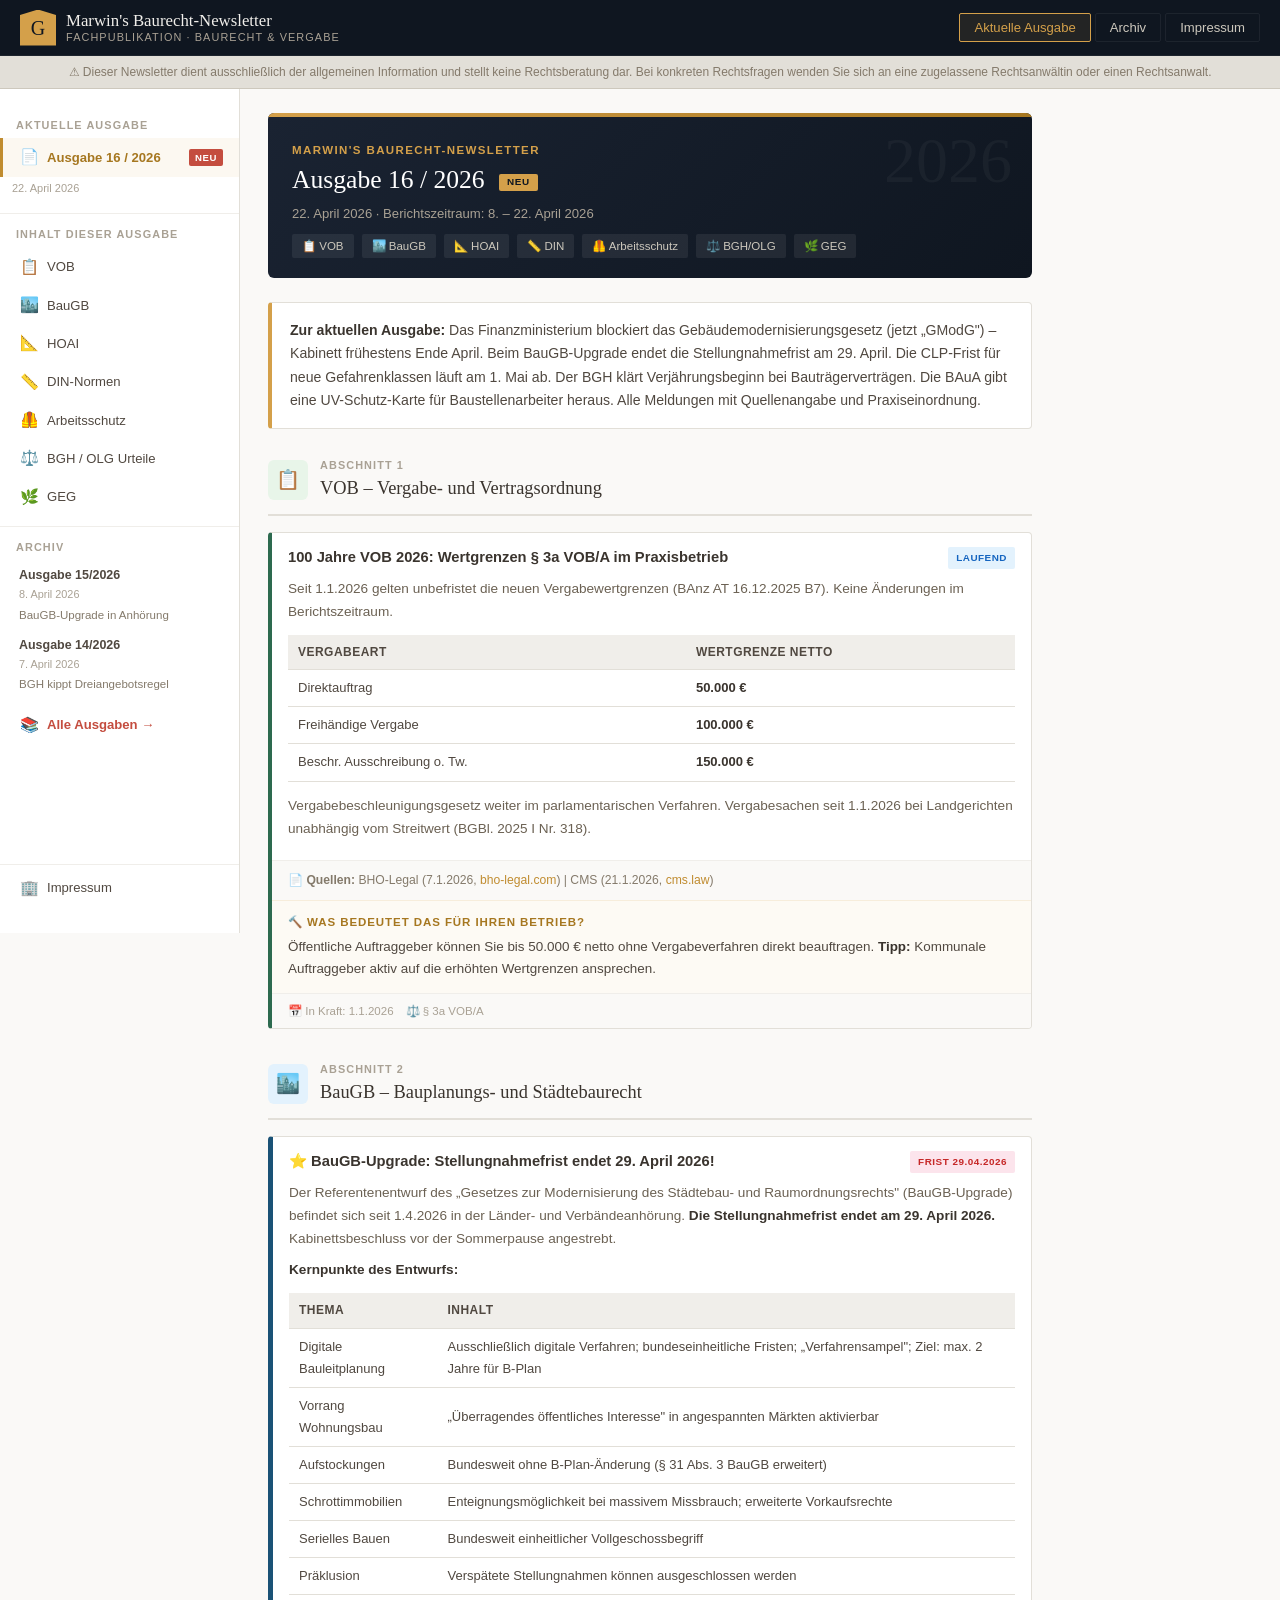
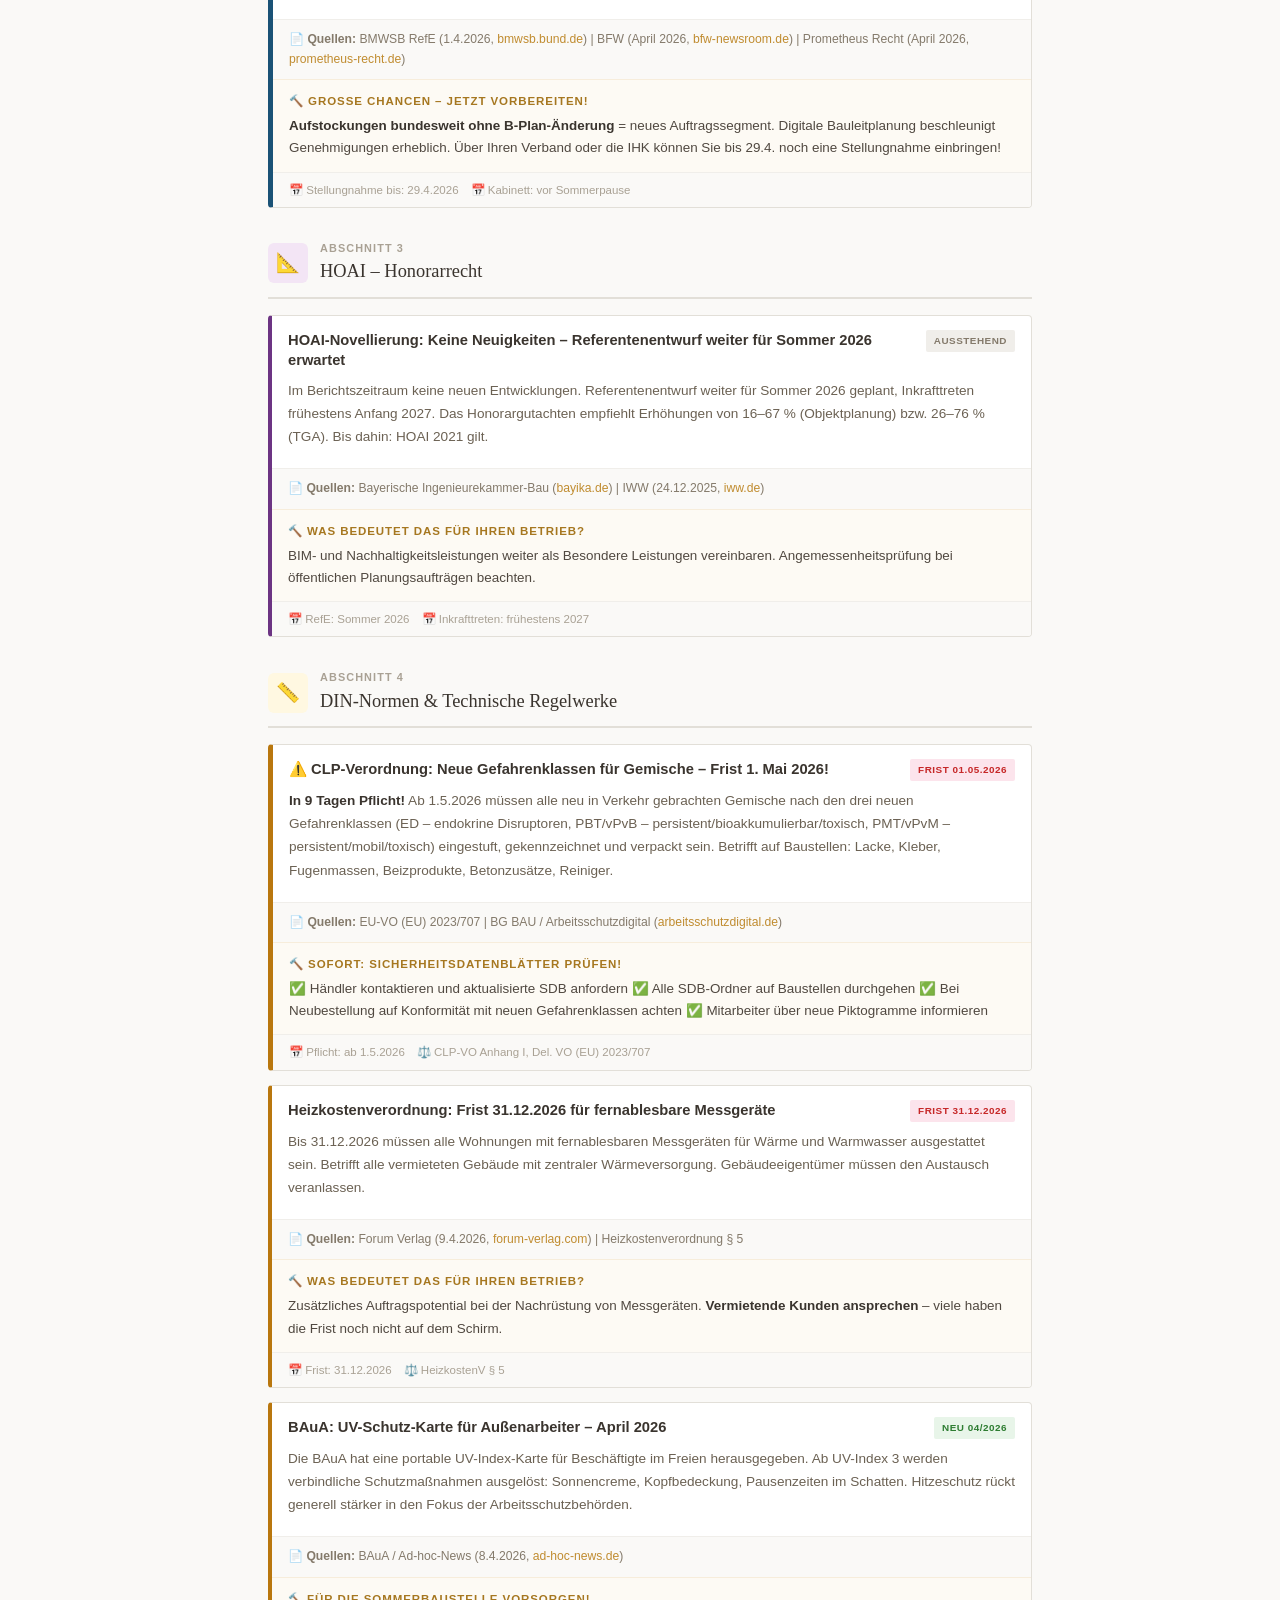
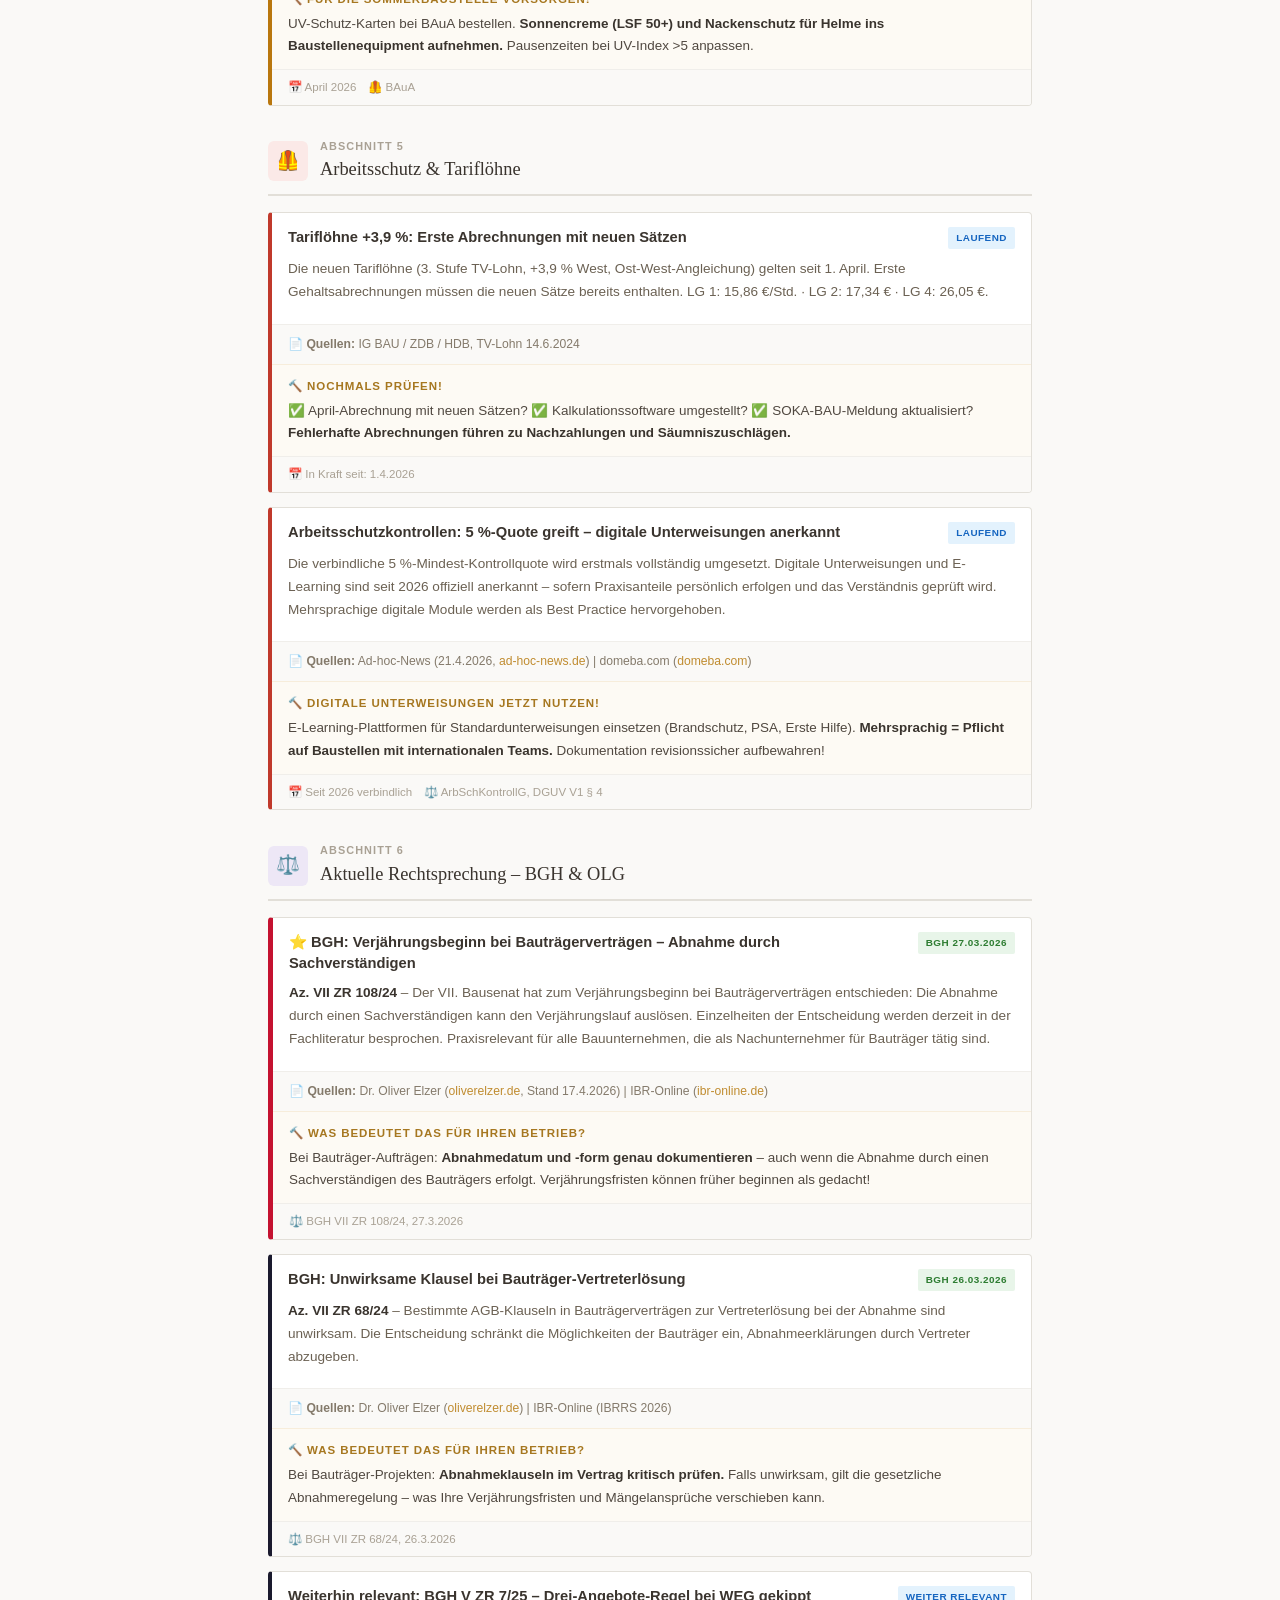
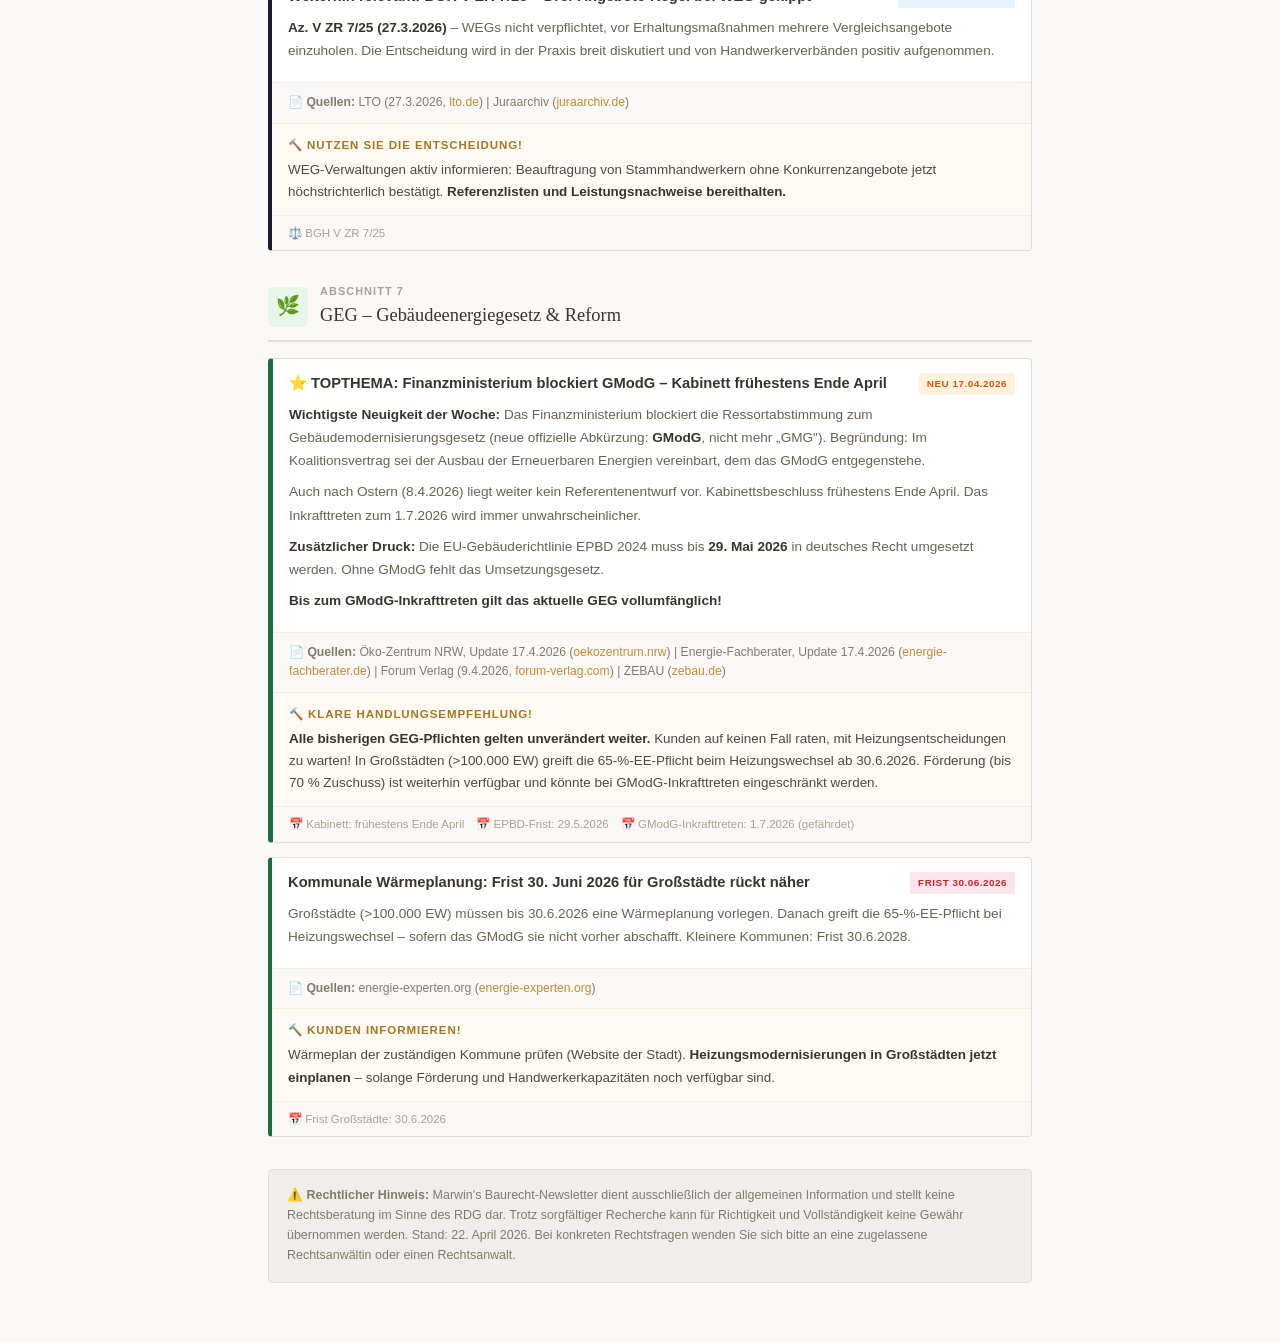
==== commit 93de3844: "Update index.html" ====
--- a/index.html
+++ b/index.html
@@ -3,175 +3,86 @@
 <head>
 <meta charset="UTF-8">
 <meta name="viewport" content="width=device-width, initial-scale=1.0">
-<title>Grundstein — Baurecht kompakt</title>
-<meta name="description" content="Grundstein — Der Newsletter für Baurecht, Vergabe und Normen. Alle 14 Tage kompakt.">
-<meta property="og:title" content="Grundstein — Baurecht kompakt">
-<meta property="og:description" content="Alle 14 Tage die wichtigsten Updates aus Baurecht, Vergabe und Normen.">
-<link rel="preconnect" href="https://fonts.googleapis.com">
-<link rel="preconnect" href="https://fonts.gstatic.com" crossorigin>
-<link href="https://fonts.googleapis.com/css2?family=DM+Serif+Display:ital@0;1&family=Source+Sans+3:ital,wght@0,300;0,400;0,500;0,600;0,700;1,400&display=swap" rel="stylesheet">
+<title>Marwin's Baurecht-Newsletter</title>
 <link rel="stylesheet" href="style.css">
 </head>
 <body>
-
-<!-- TOPBAR -->
 <header class="topbar">
-  <div class="topbar-logo">
-    <div class="topbar-logo-bar"></div>
-    <div class="topbar-logo-text">
-      <strong>Grundstein</strong>
-      <span>Baurecht · Vergabe · Normen</span>
-    </div>
-  </div>
+  <div class="topbar-logo"><div class="topbar-logo-bar"></div><div class="topbar-logo-text"><strong>Marwin's Baurecht-Newsletter</strong><span>Fachpublikation · Baurecht &amp; Vergabe</span></div></div>
   <div class="topbar-nav">
     <button class="topbar-btn aktiv" onclick="zeigePage('aktuell')">Aktuelle Ausgabe</button>
     <button class="topbar-btn" onclick="zeigePage('archiv')">Archiv</button>
-    <button class="topbar-btn topbar-cta" onclick="zeigePage('abonnieren')">✉ Abonnieren</button>
     <button class="topbar-btn" onclick="zeigePage('impressum')">Impressum</button>
-    <button class="burger" id="burger" onclick="toggleSidebar()">
-      <span></span><span></span><span></span>
-    </button>
+    <button class="burger" id="burger" onclick="toggleSidebar()"><span></span><span></span><span></span></button>
   </div>
 </header>
-
-<!-- DISCLAIMER BANNER -->
-<div class="top-disclaimer">
-  ⚠ Dieser Newsletter dient ausschließlich der allgemeinen Information und stellt keine Rechtsberatung dar.
-  <span>Bei konkreten Rechtsfragen wenden Sie sich an eine zugelassene Rechtsanwältin oder einen Rechtsanwalt.</span>
-</div>
-
+<div class="top-disclaimer">⚠ Dieser Newsletter dient ausschließlich der allgemeinen Information und stellt keine Rechtsberatung dar. <span>Bei konkreten Rechtsfragen wenden Sie sich an eine zugelassene Rechtsanwältin oder einen Rechtsanwalt.</span></div>
 <div class="overlay" id="overlay" onclick="toggleSidebar()"></div>
-
 <div class="layout">
-
-  <!-- SIDEBAR -->
   <nav class="sidebar" id="sidebar">
-    <div class="sidebar-section">
-      <div class="sidebar-label">Aktuelle Ausgabe</div>
-      <div class="nav-item aktiv" id="nav-aktuell" onclick="zeigePage('aktuell')">
-        <span class="nav-icon">📄</span>
-        Ausgabe 15 / 2026
-        <span class="nav-badge">NEU</span>
-      </div>
-      <div style="font-size:11px;color:var(--matt);padding:3px 12px 6px">8. April 2026</div>
-    </div>
-    <div class="sidebar-section">
-      <div class="sidebar-label">Inhalt dieser Ausgabe</div>
+    <div class="sidebar-section"><div class="sidebar-label">Aktuelle Ausgabe</div><div class="nav-item aktiv" onclick="zeigePage('aktuell')"><span class="nav-icon">📄</span>Ausgabe 16 / 2026<span class="nav-badge">NEU</span></div><div style="font-size:11px;color:var(--matt);padding:3px 12px 6px">22. April 2026</div></div>
+    <div class="sidebar-section"><div class="sidebar-label">Inhalt dieser Ausgabe</div>
       <div class="nav-item" onclick="scrollZu('vob')"><span class="nav-icon">📋</span>VOB</div>
       <div class="nav-item" onclick="scrollZu('baugb')"><span class="nav-icon">🏙️</span>BauGB</div>
       <div class="nav-item" onclick="scrollZu('hoai')"><span class="nav-icon">📐</span>HOAI</div>
       <div class="nav-item" onclick="scrollZu('din')"><span class="nav-icon">📏</span>DIN-Normen</div>
-      <div class="nav-item" onclick="scrollZu('as')"><span class="nav-icon">🦺</span>Arbeitsschutz &amp; Tarife</div>
+      <div class="nav-item" onclick="scrollZu('as')"><span class="nav-icon">🦺</span>Arbeitsschutz</div>
       <div class="nav-item" onclick="scrollZu('urt')"><span class="nav-icon">⚖️</span>BGH / OLG Urteile</div>
       <div class="nav-item" onclick="scrollZu('geg')"><span class="nav-icon">🌿</span>GEG</div>
     </div>
-    <div class="sidebar-section" style="flex:1">
-      <div class="sidebar-label">Archiv</div>
-      <div id="sidebar-archiv"></div>
-      <div class="nav-item" style="color:var(--rot);font-weight:700;margin-top:6px" onclick="zeigePage('archiv')">
-        <span class="nav-icon">📚</span>Alle Ausgaben →
-      </div>
-    </div>
-    <div class="sidebar-section">
-      <div class="nav-item nav-item-cta" onclick="zeigePage('abonnieren')"><span class="nav-icon">✉</span>Kostenlos abonnieren</div>
-    </div>
-    <div class="sidebar-section">
-      <div class="nav-item" onclick="zeigePage('impressum')"><span class="nav-icon">🏢</span>Impressum</div>
-    </div>
+    <div class="sidebar-section" style="flex:1"><div class="sidebar-label">Archiv</div><div id="sidebar-archiv"></div><div class="nav-item" style="color:var(--rot);font-weight:700;margin-top:6px" onclick="zeigePage('archiv')"><span class="nav-icon">📚</span>Alle Ausgaben →</div></div>
+    <div class="sidebar-section"><div class="nav-item" onclick="zeigePage('impressum')"><span class="nav-icon">🏢</span>Impressum</div></div>
   </nav>
-
   <main class="main" id="main-content"></main>
 </div>
-
-<!-- FOOTER -->
-<footer class="site-footer">
-  <div class="footer-inner">
-    <div class="footer-brand">
-      <div class="footer-mark"></div>
-      <span class="footer-brand-text">Grundstein</span>
-    </div>
-    <div class="footer-links">
-      <a href="javascript:zeigePage('impressum')">Impressum</a>
-      <a href="datenschutz.html">Datenschutz</a>
-      <a class="linkedin-link" href="https://www.linkedin.com/company/grundstein-baurecht" target="_blank" rel="noopener">
-        <svg xmlns="http://www.w3.org/2000/svg" viewBox="0 0 24 24" fill="currentColor" width="14" height="14"><path d="M20.447 20.452h-3.554v-5.569c0-1.328-.027-3.037-1.852-3.037-1.853 0-2.136 1.445-2.136 2.939v5.667H9.351V9h3.414v1.561h.046c.477-.9 1.637-1.85 3.37-1.85 3.601 0 4.267 2.37 4.267 5.455v6.286zM5.337 7.433a2.062 2.062 0 01-2.063-2.065 2.064 2.064 0 112.063 2.065zm1.782 13.019H3.555V9h3.564v11.452zM22.225 0H1.771C.792 0 0 .774 0 1.729v20.542C0 23.227.792 24 1.771 24h20.451C23.2 24 24 23.227 24 22.271V1.729C24 .774 23.2 0 22.222 0h.003z"/></svg>
-        Folgen auf LinkedIn
-      </a>
-    </div>
-    <div class="footer-copy">
-      &copy; 2026 Grundstein — Fachpublikation für Baurecht, Vergabe &amp; Normen. Alle Rechte vorbehalten.
-    </div>
-  </div>
-</footer>
-
 <script>
 /* ════════════════════════════════════════════════════════════════
-   WARTUNGSBEREICH – nur diese 4 Stellen bei jeder neuen Ausgabe ändern
+   WARTUNGSBEREICH
    ════════════════════════════════════════════════════════════════ */
 
-
-/* ── SCHRITT 1: ARCHIV-METADATEN ──────────────────────────────── */
 const ARCHIV = [
-  {
-    nr:'15/2026', datum:'8. April 2026', aktuell:true,
+  { nr:'16/2026', datum:'22. April 2026', aktuell:true,
+    themen:['GModG blockiert','BauGB-Upgrade Frist 29.4.','BGH Bauträger-Verjährung','CLP-Frist 1.5.','BAuA UV-Karte','Heizkostenverordnung','EPBD-Frist 29.5.'],
+    highlight:'GModG vom Finanzministerium blockiert · BauGB-Upgrade Frist 29.4. · BGH Bauträger VII ZR 108/24 · CLP-Frist 1.5.'
+  },
+  { nr:'15/2026', datum:'8. April 2026', aktuell:false,
     themen:['BauGB-Upgrade Anhörung','GMG Kabinett April','BGH WEG V ZR 34/25','DIN 4108-7 neu','DGUV V2 Reform','ISO 12100 Update','Tariflöhne +3,9 %'],
-    highlight:'BauGB-Upgrade in Anhörung · GMG Kabinett Mitte April · BGH: Technikraum-Eigentum · DIN 4108-7 neu'
+    highlight:'BauGB-Upgrade in Anhörung · GMG Kabinett Mitte April · BGH Technikraum-Eigentum'
   },
-  {
-    nr:'14/2026', datum:'7. April 2026', aktuell:false,
+  { nr:'14/2026', datum:'7. April 2026', aktuell:false,
     themen:['VOB Wertgrenzen','BGH WEG Dreiangebotsregel','Tariflöhne +3,9 %','GEG/GMG Reform','Asbestpflichten','ASR A5.1','CLP-Gemische'],
     highlight:'BGH kippt Dreiangebotsregel · Tariflöhne +3,9 % ab April · GMG-Verzögerung'
   }
 ];
 
-
-/* ── SCHRITT 2: INHALTSFUNKTIONEN ─────────────────────────────── */
-
-function inhalt_15_2026() {
-  return `
-<div class="page-hdr">
-  <div class="page-hdr-accent"></div>
-  <div class="page-hdr-yr">2026</div>
-  <div class="page-hdr-inner">
-    <div class="page-hdr-kicker">Grundstein</div>
-    <h1>Ausgabe 15 / 2026 <span class="tag-aktuell">NEU</span></h1>
-    <div class="page-hdr-date">8. April 2026 · Berichtszeitraum: 25. März – 8. April 2026</div>
-    <div class="page-hdr-meta">
-      <span>📋 VOB</span><span>🏙️ BauGB</span><span>📐 HOAI</span>
-      <span>📏 DIN</span><span>🦺 Arbeitsschutz</span><span>⚖️ BGH/OLG</span><span>🌿 GEG</span>
-    </div>
-  </div>
-</div>
+function inhalt_16_2026(){return `
+<div class="page-hdr"><div class="page-hdr-accent"></div><div class="page-hdr-yr">2026</div><div class="page-hdr-inner">
+  <div class="page-hdr-kicker">Marwin's Baurecht-Newsletter</div>
+  <h1>Ausgabe 16 / 2026 <span class="tag-aktuell">NEU</span></h1>
+  <div class="page-hdr-date">22. April 2026 · Berichtszeitraum: 8. – 22. April 2026</div>
+  <div class="page-hdr-meta"><span>📋 VOB</span><span>🏙️ BauGB</span><span>📐 HOAI</span><span>📏 DIN</span><span>🦺 Arbeitsschutz</span><span>⚖️ BGH/OLG</span><span>🌿 GEG</span></div>
+</div></div>
 
 <div class="editorial">
-  <strong>Zur aktuellen Ausgabe:</strong> Die größte Nachricht dieser Woche: Das BMWSB hat am 2. April 2026 den Entwurf des „BauGB-Upgrades" in die Länder- und Verbändeanhörung gegeben – digitale Bauleitplanung, Vorrang Wohnungsbau, Schrottimmobilien-Enteignung. Beim GEG/GMG ist der Kabinettsbeschluss auf Mitte April verschoben. Der BGH stärkt mit zwei Entscheidungen das WEG-Recht. Neue DIN 4108-7 (Luftdichtheit) erschienen. Alle Meldungen mit Quellenangabe und Praxiseinordnung für kleine Baubetriebe.
+  <strong>Zur aktuellen Ausgabe:</strong> Das Finanzministerium blockiert das Gebäudemodernisierungsgesetz (jetzt „GModG") – Kabinett frühestens Ende April. Beim BauGB-Upgrade endet die Stellungnahmefrist am 29. April. Die CLP-Frist für neue Gefahrenklassen läuft am 1. Mai ab. Der BGH klärt Verjährungsbeginn bei Bauträgerverträgen. Die BAuA gibt eine UV-Schutz-Karte für Baustellenarbeiter heraus. Alle Meldungen mit Quellenangabe und Praxiseinordnung.
 </div>
 
 <!-- ═══ 1 · VOB ═══ -->
 <div class="section" id="s-vob">
   <div class="section-hdr"><div class="section-icon ic-vob">📋</div><div><div class="section-nr">Abschnitt 1</div><div class="section-title">VOB – Vergabe- und Vertragsordnung</div></div></div>
   <div class="karte karte-vob">
-    <div class="karte-kopf"><div class="karte-titel">100 Jahre VOB: Jubiläumsjahr 2026 – Wertgrenzen § 3a VOB/A im ersten vollen Anwendungsjahr</div><span class="badge b-info">LAUFEND</span></div>
+    <div class="karte-kopf"><div class="karte-titel">100 Jahre VOB 2026: Wertgrenzen § 3a VOB/A im Praxisbetrieb</div><span class="badge b-info">LAUFEND</span></div>
     <div class="karte-body">
-      <p>Die VOB feiert 2026 ihr 100-jähriges Bestehen. Seit 1. Januar 2026 gelten die neuen Vergabewertgrenzen unbefristet (BAnz AT 16.12.2025 B7). Bisherige Differenzierung nach Gewerken ist entfallen.</p>
-      <table>
-        <tr><th>Vergabeart</th><th>Wertgrenze netto</th><th>Regelung</th></tr>
-        <tr><td>Direktauftrag</td><td><strong>50.000 €</strong></td><td>§ 3a Abs. 4 S. 1 VOB/A</td></tr>
-        <tr><td>Freihändige Vergabe</td><td><strong>100.000 €</strong></td><td>§ 3a Abs. 3 S. 2 VOB/A</td></tr>
-        <tr><td>Beschr. Ausschreibung o. Tw.</td><td><strong>150.000 €</strong></td><td>§ 3a Abs. 2 Nr. 1 VOB/A</td></tr>
-      </table>
-      <p>EU-Schwellenwert Bauaufträge 2026/27: 5.382.000 € netto (moderat gesunken). Bund-Direktaufträge Liefer-/DL bis 15.000 € (UVgO, bis 31.12.2027).</p>
-    </div>
-    <div class="quelle-box"><strong>📄 Quellen:</strong> Wolters Kluwer (wolterskluwer.com, April 2026) | BHO-Legal (7.1.2026, <a href="https://www.bho-legal.com/2026-neue-wertgrenzen-uvgo-bund-vob-a-eu-neue-zustandigkeit-der-landgerichte-unterschwelle-sekundarrechtsschutz/" target="_blank">bho-legal.com</a>) | CMS (21.1.2026, <a href="https://cms.law/de/deu/legal-updates/neue-eu-schwellenwerte-und-nationale-anpassungen-ab-dem-1.-januar-2026" target="_blank">cms.law</a>) | IHK Schwerin (<a href="https://www.ihk.de/schwerin/recht/wirtschaftsrecht/handels-und-gesellschaftsrecht/neuer-inhalt-6935952" target="_blank">ihk.de</a>)</div>
-    <div class="praxis-box"><span class="praxis-label">🔨 Was bedeutet das für Ihren Betrieb?</span>Öffentliche Auftraggeber können Sie bis 50.000 € netto ohne Vergabeverfahren direkt beauftragen. <strong>Tipp:</strong> Sprechen Sie Ihre kommunalen Stamm-Auftraggeber aktiv auf die erhöhten Wertgrenzen an – viele Verwaltungen kennen die neuen Grenzen noch nicht.</div>
+      <p>Seit 1.1.2026 gelten unbefristet die neuen Vergabewertgrenzen (BAnz AT 16.12.2025 B7). Keine Änderungen im Berichtszeitraum.</p>
+      <table><tr><th>Vergabeart</th><th>Wertgrenze netto</th></tr>
+        <tr><td>Direktauftrag</td><td><strong>50.000 €</strong></td></tr>
+        <tr><td>Freihändige Vergabe</td><td><strong>100.000 €</strong></td></tr>
+        <tr><td>Beschr. Ausschreibung o. Tw.</td><td><strong>150.000 €</strong></td></tr></table>
+      <p>Vergabebeschleunigungsgesetz weiter im parlamentarischen Verfahren. Vergabesachen seit 1.1.2026 bei Landgerichten unabhängig vom Streitwert (BGBl. 2025 I Nr. 318).</p>
+    </div>
+    <div class="quelle-box"><strong>📄 Quellen:</strong> BHO-Legal (7.1.2026, <a href="https://www.bho-legal.com/2026-neue-wertgrenzen-uvgo-bund-vob-a-eu-neue-zustandigkeit-der-landgerichte-unterschwelle-sekundarrechtsschutz/" target="_blank">bho-legal.com</a>) | CMS (21.1.2026, <a href="https://cms.law/de/deu/legal-updates/neue-eu-schwellenwerte-und-nationale-anpassungen-ab-dem-1.-januar-2026" target="_blank">cms.law</a>)</div>
+    <div class="praxis-box"><span class="praxis-label">🔨 Was bedeutet das für Ihren Betrieb?</span>Öffentliche Auftraggeber können Sie bis 50.000 € netto ohne Vergabeverfahren direkt beauftragen. <strong>Tipp:</strong> Kommunale Auftraggeber aktiv auf die erhöhten Wertgrenzen ansprechen.</div>
     <div class="karte-fuss"><span>📅 In Kraft: 1.1.2026</span><span>⚖️ § 3a VOB/A</span></div>
-  </div>
-  <div class="karte karte-vob">
-    <div class="karte-kopf"><div class="karte-titel">Vergabebeschleunigungsgesetz: Parlamentarisches Verfahren läuft</div><span class="badge b-hot">LAUFEND</span></div>
-    <div class="karte-body"><p>Das Vergabebeschleunigungsgesetz befindet sich weiter im parlamentarischen Verfahren. Geplant: verkürzte Angebotsfristen, erweiterte Direkt- und Verhandlungsoptionen, verbindliche E-Vergabe. Seit Jahresbeginn 2026 sind Vergabesachen unabhängig vom Streitwert den Landgerichten zugewiesen (BGBl. 2025 I Nr. 318).</p></div>
-    <div class="quelle-box"><strong>📄 Quellen:</strong> BMWE / AHO-Herbsttagung (4.12.2025, <a href="https://www.bayika.de/de/aktuelles/meldungen/2025-12-08_AHO-Herbsttagung-2025-HOAI-Reform-und-Vergabebeschleunigung-im-Fokus.php" target="_blank">bayika.de</a>) | CMS (21.1.2026, <a href="https://cms.law/de/deu/legal-updates/neue-eu-schwellenwerte-und-nationale-anpassungen-ab-dem-1.-januar-2026" target="_blank">cms.law</a>)</div>
-    <div class="praxis-box"><span class="praxis-label">🔨 Was bedeutet das für Ihren Betrieb?</span>E-Vergabe-Systeme jetzt testen. <strong>Vergabestreitigkeiten unterhalb der Schwelle gehen seit 1.1.2026 ans Landgericht</strong> – kürzere Verfahrenszeiten möglich.</div>
-    <div class="karte-fuss"><span>📅 Verabschiedung: Frühjahr 2026 angestrebt</span></div>
   </div>
 </div>
 
@@ -179,30 +90,21 @@
 <div class="section" id="s-baugb">
   <div class="section-hdr"><div class="section-icon ic-baugb">🏙️</div><div><div class="section-nr">Abschnitt 2</div><div class="section-title">BauGB – Bauplanungs- und Städtebaurecht</div></div></div>
   <div class="karte karte-baugb" style="border-left-width:5px">
-    <div class="karte-kopf"><div class="karte-titel">⭐ TOPTHEMA: „BauGB-Upgrade" am 2. April 2026 in Länder- und Verbändeanhörung</div><span class="badge b-neu">NEU 02.04.2026</span></div>
+    <div class="karte-kopf"><div class="karte-titel">⭐ BauGB-Upgrade: Stellungnahmefrist endet 29. April 2026!</div><span class="badge b-frist">FRIST 29.04.2026</span></div>
     <div class="karte-body">
-      <p>Das BMWSB hat den Entwurf eines „Gesetzes zur Modernisierung des Städtebau- und Raumordnungsrechts" (BauGB-Upgrade) in die Anhörung gegeben. Kabinettsbeschluss vor der parlamentarischen Sommerpause geplant.</p>
+      <p>Der Referentenentwurf des „Gesetzes zur Modernisierung des Städtebau- und Raumordnungsrechts" (BauGB-Upgrade) befindet sich seit 1.4.2026 in der Länder- und Verbändeanhörung. <strong>Die Stellungnahmefrist endet am 29. April 2026.</strong> Kabinettsbeschluss vor der Sommerpause angestrebt.</p>
       <p><strong>Kernpunkte des Entwurfs:</strong></p>
-      <table>
-        <tr><th>Thema</th><th>Inhalt</th></tr>
-        <tr><td>Vorrang Wohnungsbau</td><td>Kommunen können in angespannten Märkten „überragendes öffentliches Interesse" für Wohnbau aktivieren</td></tr>
-        <tr><td>Digitale Bauleitplanung</td><td>Ausschließlich digitale Planungsverfahren; bundeseinheitliche Fristen; „Verfahrensampel"; Ziel: max. 2 Jahre für B-Plan</td></tr>
-        <tr><td>Schrottimmobilien</td><td>Neue Enteignungsmöglichkeit bei massivem Missbrauch; erweiterte Vorkaufsrechte</td></tr>
-        <tr><td>Serielles Bauen</td><td>Bundesweit einheitlicher Vollgeschossbegriff; multifunktionale Flächennutzung</td></tr>
-        <tr><td>Aufstockungen</td><td>Bundesweit ohne B-Plan-Änderung möglich (§ 31 Abs. 3 BauGB erweitert)</td></tr>
-        <tr><td>Klimaanpassung</td><td>Neue Werkzeuge für Klimaanpassung in der Bauleitplanung</td></tr>
-      </table>
-    </div>
-    <div class="quelle-box"><strong>📄 Quellen:</strong> BMWSB Pressemitteilung (2.4.2026, <a href="https://www.bmwsb.bund.de/SharedDocs/pressemitteilungen/DE/2026/04/baugb-upgrade.html" target="_blank">bmwsb.bund.de</a>) | Haufe Immobilien (19.3.2026, <a href="https://www.haufe.de/immobilien/wirtschaft-politik/bundestag-beschliesst-novelle-des-baugesetzbuchs_84342_175786.html" target="_blank">haufe.de</a>) | Table.Media (17.3.2026, <a href="https://table.media/berlin/news/baugb-novelle-ministerium-will-enteignung-von-schrottimmobilien-ermoeglichen" target="_blank">table.media</a>)</div>
-    <div class="praxis-box"><span class="praxis-label">🔨 Große Chancen für Ihr Unternehmen!</span><strong>Aufstockungen bundesweit ohne B-Plan-Änderung</strong> = neues Auftragssegment. Digitale Planungsverfahren beschleunigen Baugenehmigungen. Positionieren Sie sich jetzt bei Kommunen als Partner für Aufstockungs- und Nachverdichtungsprojekte.</div>
-    <div class="karte-fuss"><span>📅 Anhörung: seit 2.4.2026</span><span>📅 Kabinett: vor Sommerpause 2026</span></div>
-  </div>
-  <div class="karte karte-baugb">
-    <div class="karte-kopf"><div class="karte-titel">BauTurbo § 246e BauGB: Weiterhin in Kraft – Anwendungserfahrungen laufen</div><span class="badge b-info">LAUFEND</span></div>
-    <div class="karte-body"><p>Der BauTurbo (in Kraft seit 30.10.2025, befristet bis 31.12.2030) ermöglicht Kommunen Abweichungen vom Bauplanungsrecht für Wohnbauprojekte. Zustimmungsfiktion nach 3 Monaten. Das BMWSB-Umsetzungslabor lief bis März 2026 und entwickelte Handlungsempfehlungen.</p></div>
-    <div class="quelle-box"><strong>📄 Quellen:</strong> BMWSB FAQ (<a href="https://www.bmwsb.bund.de/DE/bauen/baurecht/bau-turbo/umsetzer.html" target="_blank">bmwsb.bund.de</a>) | ADVANT Beiten (<a href="https://www.advant-beiten.com/aktuelles/bau-turbo-baugb-novelle" target="_blank">advant-beiten.com</a>, März 2026)</div>
-    <div class="praxis-box"><span class="praxis-label">🔨 Was bedeutet das für Ihren Betrieb?</span>Fragen Sie bei der zuständigen Bauaufsicht nach: Nutzt Ihre Kommune den BauTurbo bereits? Falls ja, können Wohnbauprojekte schneller genehmigt werden.</div>
-    <div class="karte-fuss"><span>⚖️ § 246e BauGB</span><span>📅 Befristet bis 31.12.2030</span></div>
+      <table><tr><th>Thema</th><th>Inhalt</th></tr>
+        <tr><td>Digitale Bauleitplanung</td><td>Ausschließlich digitale Verfahren; bundeseinheitliche Fristen; „Verfahrensampel"; Ziel: max. 2 Jahre für B-Plan</td></tr>
+        <tr><td>Vorrang Wohnungsbau</td><td>„Überragendes öffentliches Interesse" in angespannten Märkten aktivierbar</td></tr>
+        <tr><td>Aufstockungen</td><td>Bundesweit ohne B-Plan-Änderung (§ 31 Abs. 3 BauGB erweitert)</td></tr>
+        <tr><td>Schrottimmobilien</td><td>Enteignungsmöglichkeit bei massivem Missbrauch; erweiterte Vorkaufsrechte</td></tr>
+        <tr><td>Serielles Bauen</td><td>Bundesweit einheitlicher Vollgeschossbegriff</td></tr>
+        <tr><td>Präklusion</td><td>Verspätete Stellungnahmen können ausgeschlossen werden</td></tr></table>
+    </div>
+    <div class="quelle-box"><strong>📄 Quellen:</strong> BMWSB RefE (1.4.2026, <a href="https://www.bmwsb.bund.de/SharedDocs/gesetzgebungsverfahren/DE/baugb-upgrade/baugb-upgrade.html" target="_blank">bmwsb.bund.de</a>) | BFW (April 2026, <a href="https://www.bfw-newsroom.de/baugb-novelle-vereinfachung-und-beschleunigung-mit-grenzen-ein-ueberblick/" target="_blank">bfw-newsroom.de</a>) | Prometheus Recht (April 2026, <a href="https://www.prometheus-recht.de/baugb-upgrade/" target="_blank">prometheus-recht.de</a>)</div>
+    <div class="praxis-box"><span class="praxis-label">🔨 Große Chancen – jetzt vorbereiten!</span><strong>Aufstockungen bundesweit ohne B-Plan-Änderung</strong> = neues Auftragssegment. Digitale Bauleitplanung beschleunigt Genehmigungen erheblich. Über Ihren Verband oder die IHK können Sie bis 29.4. noch eine Stellungnahme einbringen!</div>
+    <div class="karte-fuss"><span>📅 Stellungnahme bis: 29.4.2026</span><span>📅 Kabinett: vor Sommerpause</span></div>
   </div>
 </div>
 
@@ -210,78 +112,56 @@
 <div class="section" id="s-hoai">
   <div class="section-hdr"><div class="section-icon ic-hoai">📐</div><div><div class="section-nr">Abschnitt 3</div><div class="section-title">HOAI – Honorarrecht</div></div></div>
   <div class="karte karte-hoai">
-    <div class="karte-kopf"><div class="karte-titel">HOAI-Novellierung: Referentenentwurf frühestens Sommer 2026 – Honorartafeln seit 2013 unverändert</div><span class="badge b-pend">AUSSTEHEND</span></div>
-    <div class="karte-body">
-      <p>Nach dem Erstgespräch BMWE/BMWSB am 21. Januar 2026 ist die HOAI-Reform Mitte 2026 auf der politischen Agenda. Referentenentwurf für Sommer 2026 geplant, Inkrafttreten frühestens Anfang 2027. Das Honorargutachten empfiehlt Erhöhungen von 16–67 % (Objektplanung) bzw. 26–76 % (TGA).</p>
-      <p><strong>Geplante Neuerungen:</strong> Aktualisierte Honorartafeln mit Prognosestand 2026 · Abminderungsfaktoren für Bestandsleistungen (0,55–0,75) statt komplexer Zustandsfaktoren · BIM als Grundleistung in § 48 HOAI · Neues Leistungsbild „Städtebaulicher Entwurf" · Bezugnahme auf DIN 276 verbindlich.</p>
-    </div>
-    <div class="quelle-box"><strong>📄 Quellen:</strong> IWW-Verlag (24.12.2025, <a href="https://www.iww.de/pbp/honorargestaltung/hoai-2026-aho-veranstaltung-ernuechtert-neue-hoai-hat-bei-bundesministerien-keine-prioritaet-f169582" target="_blank">iww.de</a>) | DAB (<a href="https://www.dabonline.de/berufspolitik/gutachten-neue-hoai-novellierung/" target="_blank">dabonline.de</a>) | VBI (5.11.2025, <a href="https://www.vbi.de/aktuelles/news/hoai-novelle-planer-blicken-auf-2026/" target="_blank">vbi.de</a>) | Ing.-Kammer MV (15.1.2026, <a href="https://www.ingenieurkammer-mv.de/news/Bundeswirtschaftsministerium-bestaetigt-Fortfuehrung-der-HOAI-Reform-Mitte-2026/" target="_blank">ingenieurkammer-mv.de</a>)</div>
-    <div class="praxis-box"><span class="praxis-label">🔨 Was bedeutet das für Ihren Betrieb?</span>BIM- und Nachhaltigkeitsleistungen weiterhin als Besondere Leistungen vertraglich vereinbaren. <strong>Bei öffentlichen Aufträgen auf Angemessenheitsprüfung (§ 60 VgV) der Planerhonorare achten</strong> – zu niedrige Honorare gefährden Ihre Ausführungsgrundlage.</div>
-    <div class="karte-fuss"><span>📅 Referentenentwurf: Sommer 2026</span><span>📅 Inkrafttreten: frühestens Anfang 2027</span></div>
+    <div class="karte-kopf"><div class="karte-titel">HOAI-Novellierung: Keine Neuigkeiten – Referentenentwurf weiter für Sommer 2026 erwartet</div><span class="badge b-pend">AUSSTEHEND</span></div>
+    <div class="karte-body"><p>Im Berichtszeitraum keine neuen Entwicklungen. Referentenentwurf weiter für Sommer 2026 geplant, Inkrafttreten frühestens Anfang 2027. Das Honorargutachten empfiehlt Erhöhungen von 16–67 % (Objektplanung) bzw. 26–76 % (TGA). Bis dahin: HOAI 2021 gilt.</p></div>
+    <div class="quelle-box"><strong>📄 Quellen:</strong> Bayerische Ingenieurekammer-Bau (<a href="https://www.bayika.de/de/aktuelles/meldungen/2025-06-16_HOAI-Aktueller-Stand-der-Novellierung.php" target="_blank">bayika.de</a>) | IWW (24.12.2025, <a href="https://www.iww.de/pbp/honorargestaltung/hoai-2026-aho-veranstaltung-ernuechtert-neue-hoai-hat-bei-bundesministerien-keine-prioritaet-f169582" target="_blank">iww.de</a>)</div>
+    <div class="praxis-box"><span class="praxis-label">🔨 Was bedeutet das für Ihren Betrieb?</span>BIM- und Nachhaltigkeitsleistungen weiter als Besondere Leistungen vereinbaren. Angemessenheitsprüfung bei öffentlichen Planungsaufträgen beachten.</div>
+    <div class="karte-fuss"><span>📅 RefE: Sommer 2026</span><span>📅 Inkrafttreten: frühestens 2027</span></div>
   </div>
 </div>
 
 <!-- ═══ 4 · DIN ═══ -->
 <div class="section" id="s-din">
   <div class="section-hdr"><div class="section-icon ic-din">📏</div><div><div class="section-nr">Abschnitt 4</div><div class="section-title">DIN-Normen &amp; Technische Regelwerke</div></div></div>
+  <div class="karte karte-din" style="border-left-width:5px">
+    <div class="karte-kopf"><div class="karte-titel">⚠️ CLP-Verordnung: Neue Gefahrenklassen für Gemische – Frist 1. Mai 2026!</div><span class="badge b-frist">FRIST 01.05.2026</span></div>
+    <div class="karte-body"><p><strong>In 9 Tagen Pflicht!</strong> Ab 1.5.2026 müssen alle neu in Verkehr gebrachten Gemische nach den drei neuen Gefahrenklassen (ED – endokrine Disruptoren, PBT/vPvB – persistent/bioakkumulierbar/toxisch, PMT/vPvM – persistent/mobil/toxisch) eingestuft, gekennzeichnet und verpackt sein. Betrifft auf Baustellen: Lacke, Kleber, Fugenmassen, Beizprodukte, Betonzusätze, Reiniger.</p></div>
+    <div class="quelle-box"><strong>📄 Quellen:</strong> EU-VO (EU) 2023/707 | BG BAU / Arbeitsschutzdigital (<a href="https://www.arbeitsschutzdigital.de" target="_blank">arbeitsschutzdigital.de</a>)</div>
+    <div class="praxis-box"><span class="praxis-label">🔨 SOFORT: Sicherheitsdatenblätter prüfen!</span>✅ Händler kontaktieren und aktualisierte SDB anfordern ✅ Alle SDB-Ordner auf Baustellen durchgehen ✅ Bei Neubestellung auf Konformität mit neuen Gefahrenklassen achten ✅ Mitarbeiter über neue Piktogramme informieren</div>
+    <div class="karte-fuss"><span>📅 Pflicht: ab 1.5.2026</span><span>⚖️ CLP-VO Anhang I, Del. VO (EU) 2023/707</span></div>
+  </div>
   <div class="karte karte-din">
-    <div class="karte-kopf"><div class="karte-titel">DIN 4108-7: Luftdichtheit von Gebäuden – Neufassung Februar 2026 erschienen</div><span class="badge b-neu">NEU 02/2026</span></div>
-    <div class="karte-body"><p>Die DIN 4108-7 „Wärmeschutz und Energie-Einsparung in Gebäuden – Teil 7: Luftdichtheit" liegt in neuer Fassung vor (Ausgabe 2026-02). Gegenüber der Vorgängerfassung von 2011 wurden Anforderungen, Planungsempfehlungen und Ausführungsbeispiele überarbeitet. Die Norm ist Grundlage für GEG-konforme Nachweise.</p></div>
-    <div class="quelle-box"><strong>📄 Quellen:</strong> Baunormenlexikon (<a href="https://www.baunormenlexikon.de" target="_blank">baunormenlexikon.de</a>, April 2026) | DIN Media / Normenportal Architektur (<a href="https://www.normenportal-architektur.de/de/normen-richtlinien/neues" target="_blank">normenportal-architektur.de</a>)</div>
-    <div class="praxis-box"><span class="praxis-label">🔨 Was bedeutet das für Ihren Betrieb?</span>Bei Neubau und Sanierung die <strong>aktualisierte Norm in Ausschreibungen referenzieren</strong>. Blower-Door-Tests nach alter Fassung könnten beanstandet werden. Bauleiter auf die geänderten Ausführungsempfehlungen schulen.</div>
-    <div class="karte-fuss"><span>📅 Ausgabe: 2026-02</span><span>📏 DIN 4108-7:2026-02</span></div>
+    <div class="karte-kopf"><div class="karte-titel">Heizkostenverordnung: Frist 31.12.2026 für fernablesbare Messgeräte</div><span class="badge b-frist">FRIST 31.12.2026</span></div>
+    <div class="karte-body"><p>Bis 31.12.2026 müssen alle Wohnungen mit fernablesbaren Messgeräten für Wärme und Warmwasser ausgestattet sein. Betrifft alle vermieteten Gebäude mit zentraler Wärmeversorgung. Gebäudeeigentümer müssen den Austausch veranlassen.</p></div>
+    <div class="quelle-box"><strong>📄 Quellen:</strong> Forum Verlag (9.4.2026, <a href="https://www.forum-verlag.com/fachwissen/bau-und-gebaeudemanagement/gebaeudemodernisierungsgesetz-neues-heizungsgesetz/" target="_blank">forum-verlag.com</a>) | Heizkostenverordnung § 5</div>
+    <div class="praxis-box"><span class="praxis-label">🔨 Was bedeutet das für Ihren Betrieb?</span>Zusätzliches Auftragspotential bei der Nachrüstung von Messgeräten. <strong>Vermietende Kunden ansprechen</strong> – viele haben die Frist noch nicht auf dem Schirm.</div>
+    <div class="karte-fuss"><span>📅 Frist: 31.12.2026</span><span>⚖️ HeizkostenV § 5</span></div>
   </div>
   <div class="karte karte-din">
-    <div class="karte-kopf"><div class="karte-titel">ISO 12100 (Maschinensicherheit): Überarbeitung März 2026 – neue Anforderungen für digitale Systeme</div><span class="badge b-neu">NEU 03/2026</span></div>
-    <div class="karte-body"><p>Die internationale Grundnorm ISO 12100 für Maschinensicherheit wurde im März 2026 überarbeitet. Wesentliche Neuerung: Integration digitaler Systeme und KI-gestützter Anlagen in die Gefährdungsbeurteilung. Dynamischere Risikobewertung statt statischer Bewertung gefordert.</p></div>
-    <div class="quelle-box"><strong>📄 Quellen:</strong> BAuA / Ad-hoc-News (3.4.2026, <a href="https://www.ad-hoc-news.de/boerse/news/ueberblick/arbeitsschutz-2026-neue-regeln-fuer-mechanische-gefahren/69061373" target="_blank">ad-hoc-news.de</a>)</div>
-    <div class="praxis-box"><span class="praxis-label">🔨 Was bedeutet das für Ihren Betrieb?</span>Betrifft alle Baumaschinen und -geräte mit digitaler Steuerung. <strong>Gefährdungsbeurteilungen für gesteuerte Maschinen (z.B. Bagger mit Assistenzsystemen) prüfen und aktualisieren.</strong></div>
-    <div class="karte-fuss"><span>📅 Ausgabe: März 2026</span><span>📏 ISO 12100:2026</span></div>
-  </div>
-  <div class="karte karte-din">
-    <div class="karte-kopf"><div class="karte-titel">CLP-Verordnung: Neue Gefahrenklassen für Gemische ab 1. Mai 2026</div><span class="badge b-frist">FRIST 01.05.2026</span></div>
-    <div class="karte-body"><p>Ab 1.5.2026 müssen neue Gemische nach drei neuen Gefahrenklassen eingestuft sein (ED, PBT/vPvB, PMT/vPvM). Sicherheitsdatenblätter auf Baustellen aktualisieren; betrifft Lacke, Kleber, Fugenmassen, Beizprodukte.</p></div>
-    <div class="quelle-box"><strong>📄 Quellen:</strong> EU-VO (EU) 2023/707 | BG BAU / Arbeitsschutzdigital (<a href="https://www.arbeitsschutzdigital.de" target="_blank">arbeitsschutzdigital.de</a>)</div>
-    <div class="praxis-box"><span class="praxis-label">🔨 Frist beachten!</span>Aktualisierte Sicherheitsdatenblätter vom Händler anfordern. <strong>Checkliste:</strong> Lacke, Kleber, Fugenmassen, Beizprodukte, Betonzusätze.</div>
-    <div class="karte-fuss"><span>📅 Pflicht: ab 1.5.2026</span><span>⚖️ CLP-VO Anhang I</span></div>
+    <div class="karte-kopf"><div class="karte-titel">BAuA: UV-Schutz-Karte für Außenarbeiter – April 2026</div><span class="badge b-neu">NEU 04/2026</span></div>
+    <div class="karte-body"><p>Die BAuA hat eine portable UV-Index-Karte für Beschäftigte im Freien herausgegeben. Ab UV-Index 3 werden verbindliche Schutzmaßnahmen ausgelöst: Sonnencreme, Kopfbedeckung, Pausenzeiten im Schatten. Hitzeschutz rückt generell stärker in den Fokus der Arbeitsschutzbehörden.</p></div>
+    <div class="quelle-box"><strong>📄 Quellen:</strong> BAuA / Ad-hoc-News (8.4.2026, <a href="https://www.ad-hoc-news.de/boerse/news/ueberblick/baustellen-sicherheit-2026-neue-regeln-fuer-bagger-und-co/69100349" target="_blank">ad-hoc-news.de</a>)</div>
+    <div class="praxis-box"><span class="praxis-label">🔨 Für die Sommerbaustelle vorsorgen!</span>UV-Schutz-Karten bei BAuA bestellen. <strong>Sonnencreme (LSF 50+) und Nackenschutz für Helme ins Baustellenequipment aufnehmen.</strong> Pausenzeiten bei UV-Index &gt;5 anpassen.</div>
+    <div class="karte-fuss"><span>📅 April 2026</span><span>🦺 BAuA</span></div>
   </div>
 </div>
 
 <!-- ═══ 5 · ARBEITSSCHUTZ ═══ -->
 <div class="section" id="s-as">
   <div class="section-hdr"><div class="section-icon ic-as">🦺</div><div><div class="section-nr">Abschnitt 5</div><div class="section-title">Arbeitsschutz &amp; Tariflöhne</div></div></div>
-  <div class="karte karte-as" style="border-left-width:5px">
-    <div class="karte-kopf"><div class="karte-titel">⭐ Tariflöhne Bauhauptgewerbe: +3,9 % seit 1. April 2026 – historische Ost-West-Angleichung</div><span class="badge b-tarif">IN KRAFT</span></div>
-    <div class="karte-body">
-      <p>Dritte und letzte Stufe des Tarifvertrags (IG BAU / ZDB / HDB, 14.6.2024). Im Westen +3,9 %, im Osten Anhebung auf Westniveau (bis +9 %).</p>
-      <table>
-        <tr><th>Lohngruppe</th><th>€/Std. ab 1.4.2026 (bundeseinheitlich)</th></tr>
-        <tr><td>LG 1 – Werker (allgemeinverbindlich)</td><td><strong>15,86 €</strong></td></tr>
-        <tr><td>LG 2 – Fachwerker (allgemeinverbindlich)</td><td><strong>17,34 €</strong></td></tr>
-        <tr><td>LG 4 – Vorarbeiter / Ecklohn (GTL)</td><td><strong>26,05 €</strong></td></tr>
-        <tr><td>Ausbildungsvergütung 1. Lehrjahr</td><td><strong>1.122 €/Monat</strong></td></tr>
-      </table>
-    </div>
-    <div class="quelle-box"><strong>📄 Quellen:</strong> IG BAU / ZDB / HDB, TV-Lohn 14.6.2024 | handwerk.cloud (24.3.2026) | lohndialog.de</div>
-    <div class="praxis-box"><span class="praxis-label">🔨 Sofort-Checkliste:</span>✅ Lohnsoftware auf neue Sätze umgestellt? ✅ Laufende Festpreisangebote geprüft? ✅ Kalkulationszuschläge angepasst? ✅ SOKA-BAU-Meldung aktualisiert? ✅ Oststandorte auf bundeseinheitliche Sätze umgestellt? <strong>Bereits abgegebene Festpreise können NICHT nachträglich erhöht werden!</strong></div>
-    <div class="karte-fuss"><span>📅 In Kraft: 1.4.2026</span><span>Laufzeit bis 31.3.2027</span></div>
-  </div>
   <div class="karte karte-as">
-    <div class="karte-kopf"><div class="karte-titel">DGUV Vorschrift 2: Reform in Kraft – Erleichterungen für KMU, digitale Betreuung erlaubt</div><span class="badge b-neu">IN KRAFT 2026</span></div>
-    <div class="karte-body">
-      <p>Die novellierte DGUV Vorschrift 2 ist bei mehreren BGs seit 1.1.2026 in Kraft. Für BG BAU: Satzungsänderung voraussichtlich Ende 2026, Inkrafttreten Anfang 2027.</p>
-      <p><strong>Wesentliche Neuerungen:</strong> Schwelle vereinfachte Betreuung von 10 auf 20 Beschäftigte angehoben · Digitale Betreuung (Telefon/Video) nach Erstbegehung erlaubt (bis 1/3 digital, bei guter Doku bis 50 %) · Mindestanteil 20 % für Betriebsarzt UND Sifa · Erweiterter SiFa-Zugang (auch Naturwissenschaftler, Arbeitspsychologen).</p>
-    </div>
-    <div class="quelle-box"><strong>📄 Quellen:</strong> BG BAU / Bauportal (3/2025, <a href="https://bauportal.bgbau.de/bauportal-32025/rund-um-die-bg-bau/ab-2026-2027-neue-regelungen-in-der-dguv-vorschrift-2" target="_blank">bauportal.bgbau.de</a>) | BVN (<a href="https://bvn.de/Mitgliederservice/Aktuell/2025/20250709_DGUV_Vorschrift.php" target="_blank">bvn.de</a>) | Ad-hoc-News (20.1.2026, <a href="https://www.ad-hoc-news.de/boerse/news/ueberblick/dguv-vorschrift-2-neue-regeln-fuer-arbeitsschutz-ab-2026/68502435" target="_blank">ad-hoc-news.de</a>)</div>
-    <div class="praxis-box"><span class="praxis-label">🔨 Was bedeutet das für Ihren Betrieb?</span>Betriebe mit 11–20 Beschäftigten: Prüfen, ob das <strong>alternative Betreuungsmodell (KPZ-Modell)</strong> jetzt möglich ist – oft günstiger. Digitale Betreuungsformate für Folgetermine mit Sifa/Betriebsarzt nutzen. <strong>Für BG BAU-Mitglieder gilt die alte Fassung noch bis voraussichtlich Anfang 2027.</strong></div>
-    <div class="karte-fuss"><span>📅 Bei BG BAU: Ende 2026 / Anfang 2027</span><span>⚖️ DGUV Vorschrift 2</span></div>
+    <div class="karte-kopf"><div class="karte-titel">Tariflöhne +3,9 %: Erste Abrechnungen mit neuen Sätzen</div><span class="badge b-info">LAUFEND</span></div>
+    <div class="karte-body"><p>Die neuen Tariflöhne (3. Stufe TV-Lohn, +3,9 % West, Ost-West-Angleichung) gelten seit 1. April. Erste Gehaltsabrechnungen müssen die neuen Sätze bereits enthalten. LG 1: 15,86 €/Std. · LG 2: 17,34 € · LG 4: 26,05 €.</p></div>
+    <div class="quelle-box"><strong>📄 Quellen:</strong> IG BAU / ZDB / HDB, TV-Lohn 14.6.2024</div>
+    <div class="praxis-box"><span class="praxis-label">🔨 Nochmals prüfen!</span>✅ April-Abrechnung mit neuen Sätzen? ✅ Kalkulationssoftware umgestellt? ✅ SOKA-BAU-Meldung aktualisiert? <strong>Fehlerhafte Abrechnungen führen zu Nachzahlungen und Säumniszuschlägen.</strong></div>
+    <div class="karte-fuss"><span>📅 In Kraft seit: 1.4.2026</span></div>
   </div>
   <div class="karte karte-as">
-    <div class="karte-kopf"><div class="karte-titel">Arbeitsschutzkontrollen 2026: Verbindliche 5 %-Mindestquote – deutlich mehr Prüfungen</div><span class="badge b-hot">AKTUELL</span></div>
-    <div class="karte-body"><p>Das Arbeitsschutzkontrollgesetz sieht für 2026 erstmals vollständig umgesetzte Mindestkontrollquoten vor: 5 % aller Betriebe pro Jahr. Schwerpunkte: Gefährdungsbeurteilung, Unterweisungsdokumentation, Pausenräume (ASR A5.1). Digitale Unterweisungen sind offiziell anerkannt, wenn Praxisanteile persönlich erfolgen.</p></div>
-    <div class="quelle-box"><strong>📄 Quellen:</strong> Ad-hoc-News (5.4.2026, <a href="https://www.ad-hoc-news.de/boerse/news/ueberblick/arbeitsschutz-2026-neue-regeln-fordern-dynamische-unterweisungen/69081768" target="_blank">ad-hoc-news.de</a>) | domeba.com (12.12.2025, <a href="https://www.domeba.com/gesetzesaenderungen-im-arbeitsschutz/" target="_blank">domeba.com</a>)</div>
-    <div class="praxis-box"><span class="praxis-label">🔨 Sofortiger Handlungsbedarf!</span><strong>Gefährdungsbeurteilung + Unterweisungsnachweise</strong> lückenlos dokumentieren. Prüfer fragen gezielt nach diesen Unterlagen. Jährliche Unterweisungen reichen nicht mehr – anlassbezogene Unterweisungen (nach Unfällen, neuen Geräten) dokumentieren!</div>
-    <div class="karte-fuss"><span>📅 Seit 2026 verbindlich</span><span>⚖️ ArbSchKontrollG</span></div>
+    <div class="karte-kopf"><div class="karte-titel">Arbeitsschutzkontrollen: 5 %-Quote greift – digitale Unterweisungen anerkannt</div><span class="badge b-info">LAUFEND</span></div>
+    <div class="karte-body"><p>Die verbindliche 5 %-Mindest-Kontrollquote wird erstmals vollständig umgesetzt. Digitale Unterweisungen und E-Learning sind seit 2026 offiziell anerkannt – sofern Praxisanteile persönlich erfolgen und das Verständnis geprüft wird. Mehrsprachige digitale Module werden als Best Practice hervorgehoben.</p></div>
+    <div class="quelle-box"><strong>📄 Quellen:</strong> Ad-hoc-News (21.4.2026, <a href="https://www.ad-hoc-news.de/boerse/news/ueberblick/arbeitsschutz-2026-digitalisierung-trifft-auf-neue-regeln/69223720" target="_blank">ad-hoc-news.de</a>) | domeba.com (<a href="https://www.domeba.com/gesetzesaenderungen-im-arbeitsschutz/" target="_blank">domeba.com</a>)</div>
+    <div class="praxis-box"><span class="praxis-label">🔨 Digitale Unterweisungen jetzt nutzen!</span>E-Learning-Plattformen für Standardunterweisungen einsetzen (Brandschutz, PSA, Erste Hilfe). <strong>Mehrsprachig = Pflicht auf Baustellen mit internationalen Teams.</strong> Dokumentation revisionssicher aufbewahren!</div>
+    <div class="karte-fuss"><span>📅 Seit 2026 verbindlich</span><span>⚖️ ArbSchKontrollG, DGUV V1 § 4</span></div>
   </div>
 </div>
 
@@ -289,25 +169,25 @@
 <div class="section" id="s-urt">
   <div class="section-hdr"><div class="section-icon ic-urt">⚖️</div><div><div class="section-nr">Abschnitt 6</div><div class="section-title">Aktuelle Rechtsprechung – BGH &amp; OLG</div></div></div>
   <div class="karte karte-urt" style="border-left-color:#C41230;border-left-width:5px">
-    <div class="karte-kopf"><div class="karte-titel">⭐ BGH kippt „Drei-Angebote-Regel" bei WEG-Erhaltungsmaßnahmen</div><span class="badge b-neu">BGH 27.03.2026</span></div>
-    <div class="karte-body"><p><strong>Az. V ZR 7/25</strong> – WEGs sind nicht allgemein verpflichtet, vor Erhaltungsmaßnahmen mehrere Vergleichsangebote einzuholen. Die langjährige „Drei-Angebote-Regel" ist gesetzlich nicht verankert und damit von der höchstrichterlichen Instanz als nicht zwingend eingestuft. Maßstab bleibt die ordnungsmäßige Verwaltung nach §§ 18, 19 WEG im Einzelfall. Bewährte Erfahrungswerte mit Handwerkern reichen als Entscheidungsgrundlage aus.</p></div>
-    <div class="quelle-box"><strong>📄 Quellen:</strong> BGH V ZR 7/25 (27.3.2026) | Juraarchiv (<a href="https://www.juraarchiv.de/bgh-urteil-zur-pflicht-von-vergleichsangeboten-bei-weg-erhaltungsmassnahmen-was-eigentuemergemeinschaften-jetzt-wissen-muessen/" target="_blank">juraarchiv.de</a>, April 2026)</div>
-    <div class="praxis-box"><span class="praxis-label">🔨 Sehr gute Nachricht für etablierte Handwerksbetriebe!</span>Als Stammhandwerker einer WEG kann die Gemeinschaft Sie jetzt ohne Konkurrenzangebote beauftragen. <strong>Dokumentieren Sie Ihre bisherigen Leistungen</strong> (Referenzlisten, Fotodoku) – das stärkt die Position Ihres Auftraggebers bei Anfechtungsversuchen einzelner Eigentümer.</div>
-    <div class="karte-fuss"><span>⚖️ BGH V ZR 7/25, 27.3.2026</span><span>📄 §§ 18, 19 WEG</span></div>
+    <div class="karte-kopf"><div class="karte-titel">⭐ BGH: Verjährungsbeginn bei Bauträgerverträgen – Abnahme durch Sachverständigen</div><span class="badge b-neu">BGH 27.03.2026</span></div>
+    <div class="karte-body"><p><strong>Az. VII ZR 108/24</strong> – Der VII. Bausenat hat zum Verjährungsbeginn bei Bauträgerverträgen entschieden: Die Abnahme durch einen Sachverständigen kann den Verjährungslauf auslösen. Einzelheiten der Entscheidung werden derzeit in der Fachliteratur besprochen. Praxisrelevant für alle Bauunternehmen, die als Nachunternehmer für Bauträger tätig sind.</p></div>
+    <div class="quelle-box"><strong>📄 Quellen:</strong> Dr. Oliver Elzer (<a href="https://www.oliverelzer.de/bgh-und-weg/" target="_blank">oliverelzer.de</a>, Stand 17.4.2026) | IBR-Online (<a href="https://www.ibr-online.de" target="_blank">ibr-online.de</a>)</div>
+    <div class="praxis-box"><span class="praxis-label">🔨 Was bedeutet das für Ihren Betrieb?</span>Bei Bauträger-Aufträgen: <strong>Abnahmedatum und -form genau dokumentieren</strong> – auch wenn die Abnahme durch einen Sachverständigen des Bauträgers erfolgt. Verjährungsfristen können früher beginnen als gedacht!</div>
+    <div class="karte-fuss"><span>⚖️ BGH VII ZR 108/24, 27.3.2026</span></div>
   </div>
   <div class="karte karte-urt">
-    <div class="karte-kopf"><div class="karte-titel">BGH: Technik-/Heizungsräume – Eigentumszuordnung in WEG geklärt</div><span class="badge b-neu">BGH 17.03.2026</span></div>
-    <div class="karte-body"><p><strong>Az. V ZR 34/25</strong> – Der BGH hat zu § 5 Abs. 2 WEG entschieden, wem Hausanschluss-, Technik- und Heizungsräume in WEG-Anlagen gehören. Die Zuordnung richtet sich nach der Teilungserklärung und der tatsächlichen Nutzungsmöglichkeit.</p></div>
-    <div class="quelle-box"><strong>📄 Quellen:</strong> BGH V ZR 34/25 (17.3.2026) | Dr. Oliver Elzer (<a href="https://www.oliverelzer.de/bgh-und-weg/" target="_blank">oliverelzer.de</a>)</div>
-    <div class="praxis-box"><span class="praxis-label">🔨 Was bedeutet das für Ihren Betrieb?</span>Bei Heizungsmodernisierungen in WEG-Anlagen: <strong>Vor Auftragsbeginn klären, wer Eigentümer des Technikraums ist</strong> und wer den Auftrag erteilen darf. Vermeidet Zahlungsstreitigkeiten.</div>
-    <div class="karte-fuss"><span>⚖️ BGH V ZR 34/25, 17.3.2026</span><span>📄 § 5 Abs. 2 WEG</span></div>
+    <div class="karte-kopf"><div class="karte-titel">BGH: Unwirksame Klausel bei Bauträger-Vertreterlösung</div><span class="badge b-neu">BGH 26.03.2026</span></div>
+    <div class="karte-body"><p><strong>Az. VII ZR 68/24</strong> – Bestimmte AGB-Klauseln in Bauträgerverträgen zur Vertreterlösung bei der Abnahme sind unwirksam. Die Entscheidung schränkt die Möglichkeiten der Bauträger ein, Abnahmeerklärungen durch Vertreter abzugeben.</p></div>
+    <div class="quelle-box"><strong>📄 Quellen:</strong> Dr. Oliver Elzer (<a href="https://www.oliverelzer.de/bgh-und-weg/" target="_blank">oliverelzer.de</a>) | IBR-Online (IBRRS 2026)</div>
+    <div class="praxis-box"><span class="praxis-label">🔨 Was bedeutet das für Ihren Betrieb?</span>Bei Bauträger-Projekten: <strong>Abnahmeklauseln im Vertrag kritisch prüfen.</strong> Falls unwirksam, gilt die gesetzliche Abnahmeregelung – was Ihre Verjährungsfristen und Mängelansprüche verschieben kann.</div>
+    <div class="karte-fuss"><span>⚖️ BGH VII ZR 68/24, 26.3.2026</span></div>
   </div>
   <div class="karte karte-urt">
-    <div class="karte-kopf"><div class="karte-titel">HOAI-Honorarzone: Parteivereinbarung im Beurteilungsspielraum bindend</div><span class="badge b-info">IBR 2026</span></div>
-    <div class="karte-body"><p><strong>IBRRS 2026, 0768</strong> – Haben die Parteien im Rahmen des HOAI-Beurteilungsspielraums eine vertretbare Honorarzone vereinbart, ist diese auch dann maßgeblich, wenn bei objektiver Bewertung eine höhere Zone einschlägig wäre. Voraussetzung: Die Vereinbarung muss von einer anerkannten Bewertungsmethode gedeckt sein.</p></div>
-    <div class="quelle-box"><strong>📄 Quellen:</strong> IBR-Online (IBRRS 2026, 0768, <a href="https://www.ibr-online.de/IBRUrteile/index.php?zg=0" target="_blank">ibr-online.de</a>) | § 35 Abs. 4, 6 HOAI 2013</div>
-    <div class="praxis-box"><span class="praxis-label">🔨 Was bedeutet das für Ihren Betrieb?</span>Bei Planerverträgen die Honorarzone sorgfältig verhandeln. <strong>Eine einmal vereinbarte Zone kann nachträglich nicht einseitig angehoben werden,</strong> wenn sie methodisch vertretbar war.</div>
-    <div class="karte-fuss"><span>⚖️ IBRRS 2026, 0768</span><span>📄 § 35 HOAI 2013</span></div>
+    <div class="karte-kopf"><div class="karte-titel">Weiterhin relevant: BGH V ZR 7/25 – Drei-Angebote-Regel bei WEG gekippt</div><span class="badge b-info">WEITER RELEVANT</span></div>
+    <div class="karte-body"><p><strong>Az. V ZR 7/25 (27.3.2026)</strong> – WEGs nicht verpflichtet, vor Erhaltungsmaßnahmen mehrere Vergleichsangebote einzuholen. Die Entscheidung wird in der Praxis breit diskutiert und von Handwerkerverbänden positiv aufgenommen.</p></div>
+    <div class="quelle-box"><strong>📄 Quellen:</strong> LTO (27.3.2026, <a href="https://www.lto.de/recht/nachrichten/n/bgh-vzr725-weg-beschluesse-erhaltungsmassnahmen-vergleichsangebote" target="_blank">lto.de</a>) | Juraarchiv (<a href="https://www.juraarchiv.de/bgh-urteil-zur-pflicht-von-vergleichsangeboten-bei-weg-erhaltungsmassnahmen-was-eigentuemergemeinschaften-jetzt-wissen-muessen/" target="_blank">juraarchiv.de</a>)</div>
+    <div class="praxis-box"><span class="praxis-label">🔨 Nutzen Sie die Entscheidung!</span>WEG-Verwaltungen aktiv informieren: Beauftragung von Stammhandwerkern ohne Konkurrenzangebote jetzt höchstrichterlich bestätigt. <strong>Referenzlisten und Leistungsnachweise bereithalten.</strong></div>
+    <div class="karte-fuss"><span>⚖️ BGH V ZR 7/25</span></div>
   </div>
 </div>
 
@@ -315,412 +195,70 @@
 <div class="section" id="s-geg">
   <div class="section-hdr"><div class="section-icon ic-geg">🌿</div><div><div class="section-nr">Abschnitt 7</div><div class="section-title">GEG – Gebäudeenergiegesetz &amp; Reform</div></div></div>
   <div class="karte karte-geg" style="border-left-width:5px">
-    <div class="karte-kopf"><div class="karte-titel">⭐ GMG-Kabinettsbeschluss auf Mitte April 2026 verschoben – Inkrafttreten 1.7.2026 gefährdet</div><span class="badge b-hot">AKTUELL</span></div>
+    <div class="karte-kopf"><div class="karte-titel">⭐ TOPTHEMA: Finanzministerium blockiert GModG – Kabinett frühestens Ende April</div><span class="badge b-hot">NEU 17.04.2026</span></div>
     <div class="karte-body">
-      <p>Der geplante Kabinettsbeschluss zum Gebäudemodernisierungsgesetz (GMG) wurde erneut verschoben – nun auf Mitte April 2026. Ordentliches Gesetzgebungsverfahren mit Anhörungen wird eingehalten. Das Ziel-Inkrafttreten am 1.7.2026 ist damit knapp.</p>
-      <p><strong>Geplante GMG-Kernpunkte (noch kein geltendes Recht!):</strong></p>
-      <table>
-        <tr><th>Regelung</th><th>Inhalt</th></tr>
-        <tr><td>65-%-EE-Pflicht</td><td>Wird <strong>abgeschafft</strong></td></tr>
-        <tr><td>Gas-/Ölheizungen</td><td>Wieder ohne EE-Mindestanteil zulässig</td></tr>
-        <tr><td>„Biotreppe"</td><td>Ab 2029: 10–15 % klimaneutrale Brennstoffe, steigend auf 60 % bis 2040</td></tr>
-        <tr><td>Betriebsverbote (§ 72 GEG)</td><td>Werden gestrichen</td></tr>
-        <tr><td>Wärmepumpen-Förderung</td><td>Bleibt bis mindestens 2029</td></tr>
-      </table>
-      <p><strong>Achtung:</strong> Bis zum GMG-Inkrafttreten gilt das aktuelle GEG vollumfänglich!</p>
-    </div>
-    <div class="quelle-box"><strong>📄 Quellen:</strong> Öko-Zentrum NRW, Update 18.3.2026 (<a href="https://oekozentrum.nrw/aktuelles/detail/news/update-zum-gebaeudeenergiegesetz/" target="_blank">oekozentrum.nrw</a>) | dp Energietechnik (<a href="https://dpenergietechnik.com/blog/reform-des-heizungsgesetz-geg-2026-alle-aenderungen-im-ueberblick/" target="_blank">dpenergietechnik.com</a>, März 2026) | handwerk.cloud (<a href="https://www.handwerk.cloud/wissen/heizung-sanitaer/heizungsgesetz-2026-geg-aenderungen" target="_blank">handwerk.cloud</a>, April 2026) | GEG Art. 3 G v. 9.1.2026, BGBl. 2026 I Nr. 4</div>
-    <div class="praxis-box"><span class="praxis-label">🔨 Was bedeutet das für Ihren Betrieb?</span><strong>Bis zum GMG-Inkrafttreten gelten die aktuellen GEG-Regeln unverändert.</strong> In Großstädten (&gt;100.000 EW) greift die 65-%-EE-Pflicht beim Heizungswechsel ab 30.6.2026. Kunden darauf hinweisen, dass Förderungen (bis 70 % Zuschuss) weiterhin verfügbar sind. Keine Aufträge wegen erwarteter Lockerungen verschieben!</div>
-    <div class="karte-fuss"><span>📅 Kabinett: Mitte April 2026</span><span>📅 GMG-Inkrafttreten: 1.7.2026 (knapp)</span></div>
+      <p><strong>Wichtigste Neuigkeit der Woche:</strong> Das Finanzministerium blockiert die Ressortabstimmung zum Gebäudemodernisierungsgesetz (neue offizielle Abkürzung: <strong>GModG</strong>, nicht mehr „GMG"). Begründung: Im Koalitionsvertrag sei der Ausbau der Erneuerbaren Energien vereinbart, dem das GModG entgegenstehe.</p>
+      <p>Auch nach Ostern (8.4.2026) liegt weiter kein Referentenentwurf vor. Kabinettsbeschluss frühestens Ende April. Das Inkrafttreten zum 1.7.2026 wird immer unwahrscheinlicher.</p>
+      <p><strong>Zusätzlicher Druck:</strong> Die EU-Gebäuderichtlinie EPBD 2024 muss bis <strong>29. Mai 2026</strong> in deutsches Recht umgesetzt werden. Ohne GModG fehlt das Umsetzungsgesetz.</p>
+      <p><strong>Bis zum GModG-Inkrafttreten gilt das aktuelle GEG vollumfänglich!</strong></p>
+    </div>
+    <div class="quelle-box"><strong>📄 Quellen:</strong> Öko-Zentrum NRW, Update 17.4.2026 (<a href="https://oekozentrum.nrw/aktuelles/detail/news/update-zum-gebaeudeenergiegesetz/" target="_blank">oekozentrum.nrw</a>) | Energie-Fachberater, Update 17.4.2026 (<a href="https://www.energie-fachberater.de/news/diskussion-um-geg-wie-gehts-weiter-mit-dem-heizungsgesetz.php" target="_blank">energie-fachberater.de</a>) | Forum Verlag (9.4.2026, <a href="https://www.forum-verlag.com/fachwissen/bau-und-gebaeudemanagement/gebaeudemodernisierungsgesetz-neues-heizungsgesetz/" target="_blank">forum-verlag.com</a>) | ZEBAU (<a href="https://zebau.de/gebaeudeenergiegesetz-geg-wird-zum-gebaeudemodernisierungsgesetz-gmg" target="_blank">zebau.de</a>)</div>
+    <div class="praxis-box"><span class="praxis-label">🔨 Klare Handlungsempfehlung!</span><strong>Alle bisherigen GEG-Pflichten gelten unverändert weiter.</strong> Kunden auf keinen Fall raten, mit Heizungsentscheidungen zu warten! In Großstädten (&gt;100.000 EW) greift die 65-%-EE-Pflicht beim Heizungswechsel ab 30.6.2026. Förderung (bis 70 % Zuschuss) ist weiterhin verfügbar und könnte bei GModG-Inkrafttreten eingeschränkt werden.</div>
+    <div class="karte-fuss"><span>📅 Kabinett: frühestens Ende April</span><span>📅 EPBD-Frist: 29.5.2026</span><span>📅 GModG-Inkrafttreten: 1.7.2026 (gefährdet)</span></div>
   </div>
   <div class="karte karte-geg">
-    <div class="karte-kopf"><div class="karte-titel">Kommunale Wärmeplanung: Frist 30. Juni 2026 für Großstädte</div><span class="badge b-frist">FRIST 30.06.2026</span></div>
-    <div class="karte-body"><p>Kommunen mit mehr als 100.000 Einwohnern müssen bis 30.6.2026 eine Wärmeplanung vorlegen. Übrige Kommunen: bis 30.6.2028. Ab dem Vorliegen der Wärmeplanung gilt die 65-%-EE-Pflicht bei Heizungswechsel in Bestandsgebäuden – sofern das GMG diese Pflicht nicht vorher abschafft.</p></div>
-    <div class="quelle-box"><strong>📄 Quellen:</strong> energie-experten.org (<a href="https://www.energie-experten.org/energie-sparen/energieberatung/gebaeudeenergiegesetz" target="_blank">energie-experten.org</a>) | UM BW (27.2.2026, <a href="https://um.baden-wuerttemberg.de/de/klima-energie/energieeffizienz/gebaeude/gebaeudeenergiegesetz" target="_blank">um.baden-wuerttemberg.de</a>)</div>
-    <div class="praxis-box"><span class="praxis-label">🔨 Was bedeutet das für Ihren Betrieb?</span>Wärmeplan der relevanten Kommunen prüfen (Website der Stadt). <strong>Kunden in Großstädten proaktiv auf die Frist hinweisen</strong> – Heizungsmodernisierungen vor 30.6.2026 noch ohne EE-Pflicht möglich.</div>
-    <div class="karte-fuss"><span>📅 Frist Großstädte: 30.6.2026</span><span>📅 Frist kleine Kommunen: 30.6.2028</span></div>
-  </div>
-</div>
-
-<div class="disclaimer">
-  <strong>⚠️ Rechtlicher Hinweis:</strong> Grundstein dient ausschließlich der allgemeinen Information und stellt keine Rechtsberatung im Sinne des RDG dar. Trotz sorgfältiger Recherche kann für Richtigkeit und Vollständigkeit keine Gewähr übernommen werden. Stand: 8. April 2026. Bei konkreten Rechtsfragen wenden Sie sich bitte an eine zugelassene Rechtsanwältin oder einen Rechtsanwalt.
-</div>`;
-}
-
-
-function inhalt_14_2026() {
-  return `
-<div class="page-hdr">
-  <div class="page-hdr-accent"></div>
-  <div class="page-hdr-yr">2026</div>
-  <div class="page-hdr-inner">
-    <div class="page-hdr-kicker">Grundstein</div>
-    <h1>Ausgabe 14 / 2026</h1>
-    <div class="page-hdr-date">7. April 2026 · Berichtszeitraum: 24. März – 7. April 2026</div>
-    <div class="page-hdr-meta">
-      <span>📋 VOB</span><span>🏙️ BauGB</span><span>📐 HOAI</span>
-      <span>📏 DIN</span><span>🦺 Arbeitsschutz</span><span>⚖️ BGH/OLG</span><span>🌿 GEG</span>
-    </div>
-  </div>
-</div>
-
-<div class="editorial">
-  <strong>Zur Ausgabe 14:</strong> Der BGH hat die jahrzehntelange „Drei-Angebote-Regel" bei WEG-Erhaltungsmaßnahmen abgeschafft. Die Tariflohnerhöhung im Bauhauptgewerbe (+3,9 % ab 1. April) erfordert sofortigen Kalkulationshandlungsbedarf. Im GEG-Bereich verzögert sich der Kabinettsbeschluss erneut. Alle Meldungen mit Quellenangabe und Praxiseinordnung für kleine Baubetriebe.
-</div>
-
-<div class="section" id="s-vob">
-  <div class="section-hdr"><div class="section-icon ic-vob">📋</div><div><div class="section-nr">Abschnitt 1</div><div class="section-title">VOB – Vergabe- und Vertragsordnung</div></div></div>
-  <div class="karte karte-vob">
-    <div class="karte-kopf"><div class="karte-titel">Neue Wertgrenzen § 3a VOB/A: Erstes volles Anwendungsjahr 2026</div><span class="badge b-info">AKTUELL</span></div>
-    <div class="karte-body">
-      <p>Seit 1. Januar 2026 gelten die neuen Vergabewertgrenzen unbefristet (BAnz AT 16.12.2025 B7). 2026 ist das erste volle Umsetzungsjahr.</p>
-      <table>
-        <tr><th>Vergabeart</th><th>Wertgrenze netto</th><th>Regelung</th></tr>
-        <tr><td>Direktauftrag</td><td><strong>50.000 €</strong></td><td>§ 3a Abs. 4 VOB/A</td></tr>
-        <tr><td>Freihändige Vergabe</td><td><strong>100.000 €</strong></td><td>§ 3a Abs. 3 VOB/A</td></tr>
-        <tr><td>Beschränkte Ausschreibung o. Tw.</td><td><strong>150.000 €</strong></td><td>§ 3a Abs. 2 Nr. 1 VOB/A</td></tr>
-      </table>
-      <p>Differenzierung nach Gewerken entfallen. Bund-Direktaufträge für Liefer-/DL bis 15.000 € (UVgO, gültig bis 31.12.2027).</p>
-    </div>
-    <div class="quelle-box"><strong>📄 Quellen:</strong> BMWSB, BAnz AT 16.12.2025 B7 | BHO-Legal (7.1.2026, bho-legal.com) | IHK Schwerin (ihk.de/schwerin)</div>
-    <div class="praxis-box"><span class="praxis-label">🔨 Was bedeutet das für Ihren Betrieb?</span>Öffentliche Auftraggeber können Sie bis 50.000 € ohne Vergabeverfahren direkt beauftragen. <strong>Tipp:</strong> Machen Sie Stamm-Auftraggeber aktiv auf die neuen Wertgrenzen aufmerksam.</div>
-    <div class="karte-fuss"><span>📅 In Kraft: 1.1.2026</span><span>⚖️ § 3a VOB/A</span></div>
-  </div>
-  <div class="karte karte-vob">
-    <div class="karte-kopf"><div class="karte-titel">Vergabebeschleunigungsgesetz im parlamentarischen Verfahren</div><span class="badge b-hot">AKTUELL</span></div>
-    <div class="karte-body"><p>Das nationale Vergabebeschleunigungsgesetz ist im parlamentarischen Verfahren (Zieltermin: Frühjahr 2026). Geplant: verkürzte Angebotsfristen, erweiterte Direkt- und Verhandlungsoptionen, verbindlichere E-Vergabe. EU-Schwellenwert Bauleistungen: 5.404.000 € (unverändert).</p></div>
-    <div class="quelle-box"><strong>📄 Quellen:</strong> Bund Deutscher Baumeister (8.1.2026, baumeister-online.de) | Ingenieurkammer MV (ingenieurkammer-mv.de) | BHO-Legal (bho-legal.com)</div>
-    <div class="praxis-box"><span class="praxis-label">🔨 Was bedeutet das für Ihren Betrieb?</span>Noch keine Handlungspflicht – aber jetzt ist der richtige Zeitpunkt, ein E-Vergabe-System zu testen.</div>
-    <div class="karte-fuss"><span>📅 Geplant: Frühjahr 2026</span></div>
-  </div>
-</div>
-
-<div class="section" id="s-baugb">
-  <div class="section-hdr"><div class="section-icon ic-baugb">🏙️</div><div><div class="section-nr">Abschnitt 2</div><div class="section-title">BauGB – Bauplanungs- und Städtebaurecht</div></div></div>
-  <div class="karte karte-baugb">
-    <div class="karte-kopf"><div class="karte-titel">BauTurbo § 246e BauGB: Erstes volles Umsetzungsjahr – 2. Novelle in Vorbereitung</div><span class="badge b-info">INFO</span></div>
-    <div class="karte-body"><p>Der BauTurbo (in Kraft seit 30.10.2025, befristet bis 31.12.2030) ermöglicht Kommunen Abweichungen vom Bauplanungsrecht für Wohnbauprojekte ohne Bebauungsplanänderung. Die Ressortabstimmung für die 2. BauGB-Novelle läuft; Kabinett Ende Mai 2026 geplant.</p></div>
-    <div class="quelle-box"><strong>📄 Quellen:</strong> VBI (16.12.2025, vbi.de) | WEKA Baurecht (29.1.2026, weka.de) | Haufe Immobilien (haufe.de)</div>
-    <div class="praxis-box"><span class="praxis-label">🔨 Was bedeutet das für Ihren Betrieb?</span>Mehr Aufstockungen und Nachverdichtungsprojekte bedeuten neue Auftragsvolumina.</div>
-    <div class="karte-fuss"><span>⚖️ § 246e BauGB</span><span>📅 Kabinett 2. Novelle: Ende Mai 2026</span></div>
-  </div>
-</div>
-
-<div class="section" id="s-hoai">
-  <div class="section-hdr"><div class="section-icon ic-hoai">📐</div><div><div class="section-nr">Abschnitt 3</div><div class="section-title">HOAI – Honorarrecht</div></div></div>
-  <div class="karte karte-hoai">
-    <div class="karte-kopf"><div class="karte-titel">HOAI-Novellierung: Referentenentwurf frühestens Sommer 2026</div><span class="badge b-pend">AUSSTEHEND</span></div>
-    <div class="karte-body"><p>Nach Erstgespräch BMWE/BMWSB am 21.1.2026 ist ein Referentenentwurf für Sommer 2026 angepeilt. Inkrafttreten frühestens Anfang 2027. Vorgesehen: aktualisierte Honorartafeln, Abminderungsfaktoren für Bestandsleistungen (0,55–0,75), BIM-Leistungen als Grundleistungen.</p></div>
-    <div class="quelle-box"><strong>📄 Quellen:</strong> IWW-Verlag (24.12.2025, iww.de) | VBI (5.11.2025, vbi.de) | Ingenieurkammer MV (15.1.2026)</div>
-    <div class="praxis-box"><span class="praxis-label">🔨 Was bedeutet das für Ihren Betrieb?</span>BIM- und Nachhaltigkeitsleistungen weiterhin explizit als Besondere Leistungen vereinbaren.</div>
-    <div class="karte-fuss"><span>📅 Referentenentwurf: Sommer 2026</span><span>📅 Inkrafttreten: frühestens 2027</span></div>
-  </div>
-</div>
-
-<div class="section" id="s-din">
-  <div class="section-hdr"><div class="section-icon ic-din">📏</div><div><div class="section-nr">Abschnitt 4</div><div class="section-title">DIN-Normen &amp; Technische Regelwerke</div></div></div>
-  <div class="karte karte-din">
-    <div class="karte-kopf"><div class="karte-titel">ASR A5.1 (Außenarbeitsplätze): Neue Pausenraum-Pflichten</div><span class="badge b-neu">NEU</span></div>
-    <div class="karte-body"><p>Die ASR A5.1 ist seit 1.1.2026 verbindlich: lichte Höhe ≥ 2,30 m · Grundfläche ≥ 6 m² + 1 m²/Mitarbeiter · Erreichbarkeit ≤ 5 Minuten · Heizung, Beleuchtung, Stühle mit Rückenlehne.</p></div>
-    <div class="quelle-box"><strong>📄 Quellen:</strong> BAuA, ASR A5.1 (GMBl. August 2025, baua.de)</div>
-    <div class="praxis-box"><span class="praxis-label">🔨 Sofortiger Handlungsbedarf!</span>Pausenraum für jede Baustelle prüfen. Mietcontainer (ca. 150–250 €/Monat) erfüllen die Anforderungen.</div>
-    <div class="karte-fuss"><span>📅 Verbindlich: seit 1.1.2026</span></div>
-  </div>
-  <div class="karte karte-din">
-    <div class="karte-kopf"><div class="karte-titel">CLP-Verordnung: Neue Gefahrenklassen für Gemische ab 1. Mai 2026</div><span class="badge b-frist">FRIST 01.05.2026</span></div>
-    <div class="karte-body"><p>Ab 1.5.2026 müssen neue Gemische nach drei neuen Gefahrenklassen eingestuft sein (ED, PBT/vPvB, PMT/vPvM). Sicherheitsdatenblätter aktualisieren.</p></div>
-    <div class="quelle-box"><strong>📄 Quellen:</strong> BG BAU / Arbeitsschutzdigital | EU-VO (EU) 2023/707</div>
-    <div class="praxis-box"><span class="praxis-label">🔨 Was bedeutet das für Ihren Betrieb?</span>Aktualisierte Sicherheitsdatenblätter vom Händler anfordern.</div>
-    <div class="karte-fuss"><span>📅 Pflicht: ab 1.5.2026</span></div>
-  </div>
-</div>
-
-<div class="section" id="s-as">
-  <div class="section-hdr"><div class="section-icon ic-as">🦺</div><div><div class="section-nr">Abschnitt 5</div><div class="section-title">Arbeitsschutz &amp; Tariflöhne</div></div></div>
-  <div class="karte karte-as" style="border-left-width:5px">
-    <div class="karte-kopf"><div class="karte-titel">⭐ Tariflöhne Bauhauptgewerbe: +3,9 % ab 1. April 2026</div><span class="badge b-tarif">SOFORT</span></div>
-    <div class="karte-body">
-      <p>Dritte und letzte Stufe des Tarifvertrags (IG BAU / ZDB / HDB, 14.6.2024). Im Westen +3,9 %, im Osten Anhebung auf Westniveau.</p>
-      <table>
-        <tr><th>Lohngruppe</th><th>€/Std. ab 1.4.2026</th></tr>
-        <tr><td>LG 1 – Werker</td><td><strong>15,86 €</strong></td></tr>
-        <tr><td>LG 2 – Fachwerker</td><td><strong>17,34 €</strong></td></tr>
-        <tr><td>LG 4 – Vorarbeiter / Ecklohn</td><td><strong>26,05 €</strong></td></tr>
-        <tr><td>Ausbildungsvergütung 1. LJ</td><td><strong>1.122 €/Monat</strong></td></tr>
-      </table>
-    </div>
-    <div class="quelle-box"><strong>📄 Quellen:</strong> IG BAU / ZDB / HDB, TV-Lohn 14.6.2024</div>
-    <div class="praxis-box"><span class="praxis-label">🔨 Sofort-Checkliste:</span>✅ Lohnsoftware aktualisiert? ✅ Festpreisangebote geprüft? ✅ SOKA-BAU-Meldung angepasst?</div>
-    <div class="karte-fuss"><span>📅 In Kraft: 1.4.2026</span></div>
-  </div>
-  <div class="karte karte-as">
-    <div class="karte-kopf"><div class="karte-titel">Asbestschutz: Verschärfte Anzeige- und Genehmigungspflichten</div><span class="badge b-neu">NEU 2026</span></div>
-    <div class="karte-body"><p>Neue Anzeigepflichten: Namen der Beschäftigten, Fachkundenachweise, Vorsorgedokumente. Für Abbrucharbeiten: Genehmigungspflicht im niedrigen/mittleren Risikobereich.</p></div>
-    <div class="quelle-box"><strong>📄 Quellen:</strong> BG BAU (22.12.2025, bpz-online.de) | BAuA, BaustellV-Änderung</div>
-    <div class="praxis-box"><span class="praxis-label">🔨 Was bedeutet das für Ihren Betrieb?</span>Vor jedem Bestandsauftrag (Baujahr bis ca. 1993) Asbestverdachtsklärung einplanen.</div>
-    <div class="karte-fuss"><span>📅 Gestaffelt 2026</span></div>
-  </div>
-</div>
-
-<div class="section" id="s-urt">
-  <div class="section-hdr"><div class="section-icon ic-urt">⚖️</div><div><div class="section-nr">Abschnitt 6</div><div class="section-title">Aktuelle Rechtsprechung – BGH &amp; OLG</div></div></div>
-  <div class="karte karte-urt" style="border-left-color:#C41230;border-left-width:5px">
-    <div class="karte-kopf"><div class="karte-titel">⭐ BGH kippt „Drei-Angebote-Regel" bei WEG-Erhaltungsmaßnahmen</div><span class="badge b-neu">BGH 27.03.2026</span></div>
-    <div class="karte-body"><p><strong>Az. BGH V ZR 7/25</strong> – WEGs nicht verpflichtet, vor Erhaltungsmaßnahmen mehrere Vergleichsangebote einzuholen. Maßstab: ordnungsmäßige Verwaltung nach §§ 18, 19 WEG.</p></div>
-    <div class="quelle-box"><strong>📄 Quellen:</strong> BGH V ZR 7/25, 27.3.2026 | Juraarchiv (juraarchiv.de)</div>
-    <div class="praxis-box"><span class="praxis-label">🔨 Gute Nachricht für Stammhandwerker!</span>WEGs können Sie ohne Konkurrenzangebote beauftragen. Dokumentieren Sie Ihre bisherigen Leistungen.</div>
-    <div class="karte-fuss"><span>⚖️ BGH V ZR 7/25</span></div>
-  </div>
-  <div class="karte karte-urt">
-    <div class="karte-kopf"><div class="karte-titel">OLG Sachsen-Anhalt: Widerruf Verbraucherbauvertrag ohne Belehrung – ewige Frist</div><span class="badge b-info">OLG / März 2026</span></div>
-    <div class="karte-body"><p><strong>Az. 2 U 21/25</strong> – Ohne Widerrufsbelehrung nach § 650l BGB läuft die Widerrufsfrist nie an.</p></div>
-    <div class="quelle-box"><strong>📄 Quellen:</strong> baurechtsiegen.de (4.3.2026) | §§ 650i, 650l BGB</div>
-    <div class="praxis-box"><span class="praxis-label">🔨 Pflichtlektüre!</span>Schriftliche Widerrufsbelehrung nach § 650l BGB ist Pflicht. Vertragsvorlagen rechtlich prüfen lassen.</div>
-    <div class="karte-fuss"><span>⚖️ OLG Sachsen-Anhalt 2 U 21/25</span></div>
-  </div>
-</div>
-
-<div class="section" id="s-geg">
-  <div class="section-hdr"><div class="section-icon ic-geg">🌿</div><div><div class="section-nr">Abschnitt 7</div><div class="section-title">GEG – Gebäudeenergiegesetz &amp; Reform</div></div></div>
-  <div class="karte karte-geg">
-    <div class="karte-kopf"><div class="karte-titel">Kabinettsbeschluss zum GMG verschoben – Mitte April 2026</div><span class="badge b-hot">AKTUELL 18.03.2026</span></div>
-    <div class="karte-body">
-      <p>Kabinettsbeschluss zum Gebäudemodernisierungsgesetz auf Mitte April verschoben. Geplante Kernpunkte: Abschaffung 65-%-EE-Pflicht · „Biotreppe" ab 2029 · keine Betriebsverbote.</p>
-      <p><strong>Bis zum GMG-Inkrafttreten gilt das aktuelle GEG vollumfänglich.</strong></p>
-    </div>
-    <div class="quelle-box"><strong>📄 Quellen:</strong> Öko-Zentrum NRW, Update 18.3.2026 (oekozentrum.nrw) | BAK (18.2.2026, bak.de)</div>
-    <div class="praxis-box"><span class="praxis-label">🔨 Was bedeutet das für Ihren Betrieb?</span>In Großstädten greift die 65-%-EE-Pflicht beim Heizungswechsel ab 30. Juni 2026.</div>
-    <div class="karte-fuss"><span>📅 Kabinett: Mitte April 2026</span></div>
-  </div>
-</div>
-
-<div class="disclaimer">
-  <strong>⚠️ Rechtlicher Hinweis:</strong> Grundstein dient ausschließlich der allgemeinen Information und stellt keine Rechtsberatung im Sinne des RDG dar. Stand: 7. April 2026.
-</div>`;
-}
-
-
-/* ── SCHRITT 3: NEWSLETTER_INHALT ─────────────────────────────── */
+    <div class="karte-kopf"><div class="karte-titel">Kommunale Wärmeplanung: Frist 30. Juni 2026 für Großstädte rückt näher</div><span class="badge b-frist">FRIST 30.06.2026</span></div>
+    <div class="karte-body"><p>Großstädte (&gt;100.000 EW) müssen bis 30.6.2026 eine Wärmeplanung vorlegen. Danach greift die 65-%-EE-Pflicht bei Heizungswechsel – sofern das GModG sie nicht vorher abschafft. Kleinere Kommunen: Frist 30.6.2028.</p></div>
+    <div class="quelle-box"><strong>📄 Quellen:</strong> energie-experten.org (<a href="https://www.energie-experten.org/energie-sparen/energieberatung/gebaeudeenergiegesetz" target="_blank">energie-experten.org</a>)</div>
+    <div class="praxis-box"><span class="praxis-label">🔨 Kunden informieren!</span>Wärmeplan der zuständigen Kommune prüfen (Website der Stadt). <strong>Heizungsmodernisierungen in Großstädten jetzt einplanen</strong> – solange Förderung und Handwerkerkapazitäten noch verfügbar sind.</div>
+    <div class="karte-fuss"><span>📅 Frist Großstädte: 30.6.2026</span></div>
+  </div>
+</div>
+
+<div class="disclaimer"><strong>⚠️ Rechtlicher Hinweis:</strong> Marwin's Baurecht-Newsletter dient ausschließlich der allgemeinen Information und stellt keine Rechtsberatung im Sinne des RDG dar. Trotz sorgfältiger Recherche kann für Richtigkeit und Vollständigkeit keine Gewähr übernommen werden. Stand: 22. April 2026. Bei konkreten Rechtsfragen wenden Sie sich bitte an eine zugelassene Rechtsanwältin oder einen Rechtsanwalt.</div>`;}
+
+function inhalt_15_2026(){return `<div class="page-hdr"><div class="page-hdr-accent"></div><div class="page-hdr-yr">2026</div><div class="page-hdr-inner"><div class="page-hdr-kicker">Marwin's Baurecht-Newsletter</div><h1>Ausgabe 15 / 2026</h1><div class="page-hdr-date">8. April 2026</div></div></div><div class="editorial"><strong>Ausgabe 15 – Zusammenfassung:</strong> BauGB-Upgrade in Anhörung (seit 1.4.2026) · GMG-Kabinett auf Mitte April verschoben · BGH V ZR 34/25 (Technikraum-Eigentum WEG) · DIN 4108-7 Neufassung · DGUV V2 Reform · ISO 12100 Update · Tariflöhne +3,9 % seit 1.4.2026 · CLP-Frist 1.5.2026.</div><p style="padding:20px 24px;font-size:13px;color:var(--matt)">→ Vollständigen Inhalt dieser Ausgabe finden Sie in der <a href="javascript:void(0)" onclick="zeigePage('archiv')">Archiv-Übersicht</a>.</p>`;}
+
+function inhalt_14_2026(){return `<div class="page-hdr"><div class="page-hdr-accent"></div><div class="page-hdr-yr">2026</div><div class="page-hdr-inner"><div class="page-hdr-kicker">Marwin's Baurecht-Newsletter</div><h1>Ausgabe 14 / 2026</h1><div class="page-hdr-date">7. April 2026</div></div></div><div class="editorial"><strong>Ausgabe 14 – Zusammenfassung:</strong> BGH kippt Dreiangebotsregel (V ZR 7/25) · Tariflöhne +3,9 % ab April · VOB Wertgrenzen § 3a · GMG-Verzögerung · ASR A5.1 Pausenräume · CLP-Gemische · Asbestpflichten verschärft · OLG Sachsen-Anhalt Widerruf Verbraucherbauvertrag.</div><p style="padding:20px 24px;font-size:13px;color:var(--matt)">→ Vollständigen Inhalt dieser Ausgabe finden Sie in der <a href="javascript:void(0)" onclick="zeigePage('archiv')">Archiv-Übersicht</a>.</p>`;}
+
+
 const NEWSLETTER_INHALT = {
+  '16/2026': inhalt_16_2026(),
   '15/2026': inhalt_15_2026(),
   '14/2026': inhalt_14_2026()
 };
 
-
-/* ── SCHRITT 4: AKTUELLE AUSGABE UMSCHALTEN ───────────────────── */
-function renderAktuell() {
-  return NEWSLETTER_INHALT['15/2026'];
-}
-
+function renderAktuell(){return NEWSLETTER_INHALT['16/2026'];}
 
 /* ════════════════════════════════════════════════════════════════
    AB HIER NICHTS ÄNDERN
 ════════════════════════════════════════════════════════════════ */
-
-function renderArchiv() {
-  const karten = ARCHIV.map(a => `
-    <div class="archiv-karte" onclick="zeigePage('archiv-detail','${a.nr}')">
-      <div class="archiv-karte-nr">Ausgabe ${a.nr}${a.aktuell ? ' &nbsp;<span style="color:var(--rot);font-weight:700">● AKTUELL</span>' : ''}</div>
-      <div class="archiv-karte-titel">${a.highlight}</div>
-      <div class="archiv-karte-datum">📅 ${a.datum}</div>
-      <div class="archiv-karte-themen">${a.themen.map(t => `<span class="thema-pill">${t}</span>`).join('')}</div>
-      <div class="archiv-karte-btn">${NEWSLETTER_INHALT[a.nr] ? 'Ausgabe öffnen →' : '⏳ Inhalt folgt'}</div>
-    </div>`).join('');
-  return `
-<div class="page-hdr">
-  <div class="page-hdr-accent"></div>
-  <div class="page-hdr-yr">2026</div>
-  <div class="page-hdr-inner">
-    <div class="page-hdr-kicker">Grundstein</div>
-    <h1>Newsletter-Archiv</h1>
-    <div class="page-hdr-meta">
-      <span>📚 ${ARCHIV.length} Ausgabe${ARCHIV.length !== 1 ? 'n' : ''}</span>
-      <span>${Object.keys(NEWSLETTER_INHALT).length} mit Volltext</span>
-    </div>
-  </div>
-</div>
-<p style="font-size:13px;color:var(--matt);margin-bottom:4px">Ausgaben mit Volltext öffnen sich direkt. Weitere folgen alle 14 Tage.</p>
-<div class="archiv-grid">${karten}</div>`;
-}
-
-function renderArchivDetail(nr) {
-  const a = ARCHIV.find(x => x.nr === nr);
-  const inhalt = NEWSLETTER_INHALT[nr];
-  const navBar = `
-    <div class="archiv-nav">
-      <button class="btn-back" onclick="zeigePage('archiv')">← Zurück zum Archiv</button>
-      <span style="color:var(--matt);font-size:12px">Ausgabe ${nr} · ${a ? a.datum : ''}</span>
-      ${a && !a.aktuell ? `<button class="btn-back prim" onclick="zeigePage('aktuell')">Aktuelle Ausgabe →</button>` : ''}
-    </div>`;
-  if (inhalt) return navBar + inhalt;
-  return navBar + `
-    <div style="text-align:center;padding:56px 24px;background:var(--weiss);border-radius:12px;border:1px solid var(--rand)">
-      <div style="font-size:40px;margin-bottom:16px">📄</div>
-      <h2 style="font-size:17px;color:var(--anthrazit);margin-bottom:8px">Ausgabe ${nr}</h2>
-      <p style="font-size:13.5px;color:var(--matt);max-width:400px;margin:0 auto">
-        Volltext noch nicht hinterlegt.<br>
-        Funktion <code>inhalt_${nr.replace('/','_')}()</code> anlegen und in <code>NEWSLETTER_INHALT</code> eintragen.
-      </p>
-    </div>`;
-}
-
-function renderImpressum() {
-  const f = (l, v) => `<div class="impressum-field"><strong>${l}</strong>${v}</div>`;
-  return `
-<div class="page-hdr">
-  <div class="page-hdr-accent"></div>
-  <div class="page-hdr-inner">
-    <div class="page-hdr-kicker">Grundstein</div>
-    <h1>Impressum</h1>
-    <div class="page-hdr-date">Angaben gemäß § 5 DDG</div>
-  </div>
-</div>
-<div class="impressum-wrap">
-  <div class="hinweis">
-    <strong>⚠️ Rechtlicher Hinweis:</strong> Grundstein dient ausschließlich der allgemeinen Information und stellt keine Rechtsberatung im Sinne des RDG dar. Bei konkreten Rechtsfragen wenden Sie sich bitte an eine zugelassene Rechtsanwältin oder einen Rechtsanwalt.
-  </div>
-  <div class="impressum-section" style="margin-top:24px">
-    <h3>Herausgeber</h3>
-    ${f('Name / Firma','[Name / Firma]')}
-  </div>
-  <div class="impressum-section">
-    <h3>Anschrift</h3>
-    ${f('Straße und Hausnummer','[Straße und Hausnummer]')}
-    ${f('PLZ und Ort','[Postleitzahl] [Ort]')}
-    ${f('Land','Deutschland')}
-  </div>
-  <div class="impressum-section">
-    <h3>Kontakt</h3>
-    ${f('Telefon','[+49 (0) __ __ / __ __ __ __]')}
-    ${f('E-Mail','[kontakt@grundstein-baurecht.de]')}
-    ${f('Website','[https://grundstein-baurecht.de]')}
-  </div>
-  <div class="impressum-section">
-    <h3>Vertretungsberechtigte Person</h3>
-    ${f('Vertreten durch','[Vor- und Nachname]')}
-  </div>
-  <div class="impressum-section">
-    <h3>Journalistisch-redaktionelle Verantwortung</h3>
-    ${f('Verantwortlich gemäß § 18 Abs. 2 MStV','[Vor- und Nachname], Anschrift wie oben')}
-  </div>
-  <div class="impressum-section">
-    <h3>Haftungsausschluss</h3>
-    <div style="font-size:13.5px;color:var(--grau);line-height:1.75">
-      <p style="margin-bottom:10px"><strong>Haftung für Inhalte:</strong> Die Inhalte wurden mit größtmöglicher Sorgfalt erstellt. Für Richtigkeit, Vollständigkeit und Aktualität kann jedoch keine Gewähr übernommen werden.</p>
-      <p style="margin-bottom:10px"><strong>Kein Ersatz für Rechtsberatung:</strong> Die Inhalte stellen keine Rechtsberatung im Sinne des RDG dar und begründen kein Mandatsverhältnis.</p>
-      <p><strong>Urheberrecht:</strong> Die erstellten Inhalte unterliegen dem deutschen Urheberrecht. Vervielfältigung und Verbreitung bedürfen der schriftlichen Zustimmung des Herausgebers.</p>
-    </div>
-  </div>
-  <div class="impressum-section">
-    <h3>Streitschlichtung</h3>
-    <p style="font-size:13.5px;color:var(--grau)">Die EU-Kommission stellt eine Plattform zur Online-Streitbeilegung bereit: https://ec.europa.eu/consumers/odr – Wir nehmen nicht an Streitbeilegungsverfahren vor Verbraucherschlichtungsstellen teil.</p>
-  </div>
-</div>`;
-}
-
-function renderAbonnieren() {
-  return `
-<div class="page-hdr">
-  <div class="page-hdr-accent"></div>
-  <div class="page-hdr-inner">
-    <div class="page-hdr-kicker">Grundstein</div>
-    <h1>Kostenlos abonnieren</h1>
-    <div class="page-hdr-date">Alle 14 Tage Baurecht kompakt in Ihr Postfach</div>
-  </div>
-</div>
-
-<div class="signup-card">
-  <div class="signup-card-accent"></div>
-  <div class="signup-card-inner">
-    <h2>Grundstein — Baurecht kompakt</h2>
-    <p>Erhalten Sie die wichtigsten Updates aus VOB, HOAI, BauGB, Rechtsprechung und Normen — kostenlos und direkt in Ihr Postfach. Kein Spam, jederzeit abbestellbar.</p>
-
-    <div class="signup-features">
-      <div class="signup-feature"><span>📋</span> VOB-Vergabegrenzen &amp; Vergaberecht</div>
-      <div class="signup-feature"><span>⚖️</span> BGH- &amp; OLG-Urteile mit Praxisbezug</div>
-      <div class="signup-feature"><span>🌿</span> GEG / GMG-Reform &amp; Energierecht</div>
-      <div class="signup-feature"><span>📏</span> DIN-Normen &amp; Technische Regelwerke</div>
-      <div class="signup-feature"><span>🦺</span> Arbeitsschutz &amp; Tariflöhne</div>
-      <div class="signup-feature"><span>📐</span> HOAI-Honorarrecht</div>
-    </div>
-
-    <!-- ╔══════════════════════════════════════════════════════════╗
-         ║  BREVO EMBED-CODE HIER EINFÜGEN                        ║
-         ║  Dieses Formular ist ein Platzhalter. Sobald dein       ║
-         ║  Brevo-Konto steht, ersetze den <form>-Block unten     ║
-         ║  durch den Brevo-Embed-Code (Formulare → Embed).       ║
-         ╚══════════════════════════════════════════════════════════╝ -->
-    <form class="signup-form" action="#" method="POST" onsubmit="event.preventDefault(); alert('Brevo-Formular hier einbinden – siehe Kommentar im Quellcode.');">
-      <input type="email" name="email" placeholder="Ihre E-Mail-Adresse" required autocomplete="email">
-      <button type="submit">Kostenlos abonnieren</button>
-    </form>
-
-    <p class="signup-note">
-      Mit der Anmeldung erklären Sie sich mit unserer
-      <a href="datenschutz.html">Datenschutzerklärung</a> einverstanden.
-      Sie können sich jederzeit abmelden. Wir nutzen das Double-Opt-In-Verfahren.
-      <br>Ihre Daten werden ausschließlich zum Newsletter-Versand verwendet und nicht an Dritte weitergegeben.
-    </p>
-  </div>
-</div>
-
-<div class="signup-social">
-  <p><strong>Folgen Sie uns auch auf LinkedIn</strong> für Deep Dives und aktuelle Meldungen zwischen den Ausgaben:</p>
-  <a class="signup-linkedin" href="https://www.linkedin.com/company/grundstein-baurecht" target="_blank" rel="noopener">
-    <svg xmlns="http://www.w3.org/2000/svg" viewBox="0 0 24 24" fill="currentColor" width="18" height="18"><path d="M20.447 20.452h-3.554v-5.569c0-1.328-.027-3.037-1.852-3.037-1.853 0-2.136 1.445-2.136 2.939v5.667H9.351V9h3.414v1.561h.046c.477-.9 1.637-1.85 3.37-1.85 3.601 0 4.267 2.37 4.267 5.455v6.286zM5.337 7.433a2.062 2.062 0 01-2.063-2.065 2.064 2.064 0 112.063 2.065zm1.782 13.019H3.555V9h3.564v11.452zM22.225 0H1.771C.792 0 0 .774 0 1.729v20.542C0 23.227.792 24 1.771 24h20.451C23.2 24 24 23.227 24 22.271V1.729C24 .774 23.2 0 22.222 0h.003z"/></svg>
-    Grundstein auf LinkedIn folgen
-  </a>
-</div>`;
-}
-
-function zeigePage(seite, nr) {
-  const btns = document.querySelectorAll('.topbar-btn');
-  btns.forEach(b => b.classList.remove('aktiv'));
-  if (seite === 'aktuell') btns[0].classList.add('aktiv');
-  else if (seite === 'archiv' || seite === 'archiv-detail') btns[1].classList.add('aktiv');
-  else if (seite === 'abonnieren') btns[2].classList.add('aktiv');
-  else if (seite === 'impressum') btns[3].classList.add('aktiv');
-  const main = document.getElementById('main-content');
-  if (seite === 'aktuell')           main.innerHTML = renderAktuell();
-  else if (seite === 'archiv')       main.innerHTML = renderArchiv();
-  else if (seite === 'archiv-detail') main.innerHTML = renderArchivDetail(nr);
-  else if (seite === 'abonnieren')   main.innerHTML = renderAbonnieren();
-  else if (seite === 'impressum')    main.innerHTML = renderImpressum();
-  window.scrollTo(0, 0);
-  if (window.innerWidth <= 768) closeSidebar();
-}
-
-function scrollZu(id) {
-  zeigePage('aktuell');
-  setTimeout(() => {
-    const el = document.getElementById('s-' + id);
-    if (el) el.scrollIntoView({ behavior:'smooth', block:'start' });
-  }, 60);
-}
-
-function closeSidebar() {
-  document.getElementById('sidebar').classList.remove('open');
-  document.getElementById('overlay').classList.remove('open');
-  document.getElementById('burger').classList.remove('open');
-}
-
-function toggleSidebar() {
-  const open = document.getElementById('sidebar').classList.toggle('open');
-  document.getElementById('overlay').classList.toggle('open', open);
-  document.getElementById('burger').classList.toggle('open', open);
-}
-
-/* Sidebar-Archiv befüllen */
-const archivOhneAktuell = ARCHIV.filter(a => !a.aktuell).slice(0, 4);
-document.getElementById('sidebar-archiv').innerHTML = archivOhneAktuell.length === 0
-  ? `<div style="font-size:12px;color:var(--matt);padding:8px 12px;font-style:italic">Noch keine archivierten Ausgaben</div>`
-  : archivOhneAktuell.map(a => `
-      <div class="archiv-item" onclick="zeigePage('archiv-detail','${a.nr}')">
-        <div class="archiv-nummer">Ausgabe ${a.nr}</div>
-        <div class="archiv-datum">${a.datum}</div>
-        <div class="archiv-thema">${a.highlight.split('·')[0].trim()}</div>
-      </div>`).join('');
-
+function renderArchiv(){
+  const karten=ARCHIV.map(a=>`<div class="archiv-karte" onclick="zeigePage('archiv-detail','${a.nr}')"><div class="archiv-karte-nr">Ausgabe ${a.nr}${a.aktuell?' &nbsp;<span style="color:var(--rot);font-weight:700">● AKTUELL</span>':''}</div><div class="archiv-karte-titel">${a.highlight}</div><div class="archiv-karte-datum">📅 ${a.datum}</div><div class="archiv-karte-themen">${a.themen.map(t=>`<span class="thema-pill">${t}</span>`).join('')}</div><div class="archiv-karte-btn">${NEWSLETTER_INHALT[a.nr]?'Ausgabe öffnen →':'⏳ Inhalt folgt'}</div></div>`).join('');
+  return `<div class="page-hdr"><div class="page-hdr-accent"></div><div class="page-hdr-yr">2026</div><div class="page-hdr-inner"><div class="page-hdr-kicker">Marwin's Baurecht-Newsletter</div><h1>Newsletter-Archiv</h1><div class="page-hdr-meta"><span>📚 ${ARCHIV.length} Ausgaben</span><span>${Object.keys(NEWSLETTER_INHALT).length} mit Volltext</span></div></div></div><p style="font-size:13px;color:var(--matt);margin-bottom:4px">Ausgaben mit Volltext öffnen sich direkt. Neue Ausgaben alle 14 Tage.</p><div class="archiv-grid">${karten}</div>`;
+}
+function renderArchivDetail(nr){
+  const a=ARCHIV.find(x=>x.nr===nr),inhalt=NEWSLETTER_INHALT[nr];
+  const nav=`<div class="archiv-nav"><button class="btn-back" onclick="zeigePage('archiv')">← Zurück zum Archiv</button><span style="color:var(--matt);font-size:12px">Ausgabe ${nr} · ${a?a.datum:''}</span>${a&&!a.aktuell?`<button class="btn-back prim" onclick="zeigePage('aktuell')">Aktuelle Ausgabe →</button>`:''}</div>`;
+  if(inhalt)return nav+inhalt;
+  return nav+`<div style="text-align:center;padding:56px 24px;background:var(--weiss);border-radius:12px;border:1px solid var(--rand)"><div style="font-size:40px;margin-bottom:16px">📄</div><h2 style="font-size:17px;color:var(--anthrazit);margin-bottom:8px">Ausgabe ${nr}</h2><p style="font-size:13.5px;color:var(--matt)">Volltext noch nicht hinterlegt.</p></div>`;
+}
+function renderImpressum(){
+  const f=(l,v)=>`<div class="impressum-field"><strong>${l}</strong>${v}</div>`;
+  return `<div class="page-hdr"><div class="page-hdr-accent"></div><div class="page-hdr-inner"><div class="page-hdr-kicker">Marwin's Baurecht-Newsletter</div><h1>Impressum</h1><div class="page-hdr-date">Angaben gemäß § 5 TMG</div></div></div><div class="impressum-wrap"><div class="hinweis"><strong>⚠️ Rechtlicher Hinweis:</strong> Marwin's Baurecht-Newsletter dient ausschließlich der allgemeinen Information und stellt keine Rechtsberatung im Sinne des RDG dar.</div><div class="impressum-section" style="margin-top:24px"><h3>Herausgeber</h3>${f('Name / Firma','ma-k-de')}</div><div class="impressum-section"><h3>Anschrift</h3>${f('Straße','[Straße und Hausnummer]')}${f('PLZ/Ort','[PLZ] [Ort]')}${f('Land','Deutschland')}</div><div class="impressum-section"><h3>Kontakt</h3>${f('Telefon','[+49 (0) ...]')}${f('E-Mail','[kontakt@ma-k-de]')}${f('Website','[https://www.ma-k-de]')}</div><div class="impressum-section"><h3>Vertretungsberechtigte Person</h3>${f('Vertreten durch','Marwin [Nachname]')}</div><div class="impressum-section"><h3>Verantwortlich gemäß § 55 Abs. 2 RStV</h3>${f('','Marwin [Nachname], Anschrift wie oben')}</div><div class="impressum-section"><h3>Haftungsausschluss</h3><div style="font-size:13.5px;color:var(--grau);line-height:1.75"><p style="margin-bottom:10px"><strong>Haftung für Inhalte:</strong> Für Richtigkeit, Vollständigkeit und Aktualität kann keine Gewähr übernommen werden.</p><p style="margin-bottom:10px"><strong>Kein Ersatz für Rechtsberatung:</strong> Die Inhalte begründen kein Mandatsverhältnis.</p><p><strong>Urheberrecht:</strong> Vervielfältigung bedarf der schriftlichen Zustimmung.</p></div></div><div class="impressum-section"><h3>Streitschlichtung</h3><p style="font-size:13.5px;color:var(--grau)">EU-Plattform: https://ec.europa.eu/consumers/odr</p></div></div>`;
+}
+function zeigePage(seite,nr){
+  const btns=document.querySelectorAll('.topbar-btn');btns.forEach(b=>b.classList.remove('aktiv'));
+  if(seite==='aktuell')btns[0].classList.add('aktiv');else if(seite==='archiv'||seite==='archiv-detail')btns[1].classList.add('aktiv');else if(seite==='impressum')btns[2].classList.add('aktiv');
+  const main=document.getElementById('main-content');
+  if(seite==='aktuell')main.innerHTML=renderAktuell();else if(seite==='archiv')main.innerHTML=renderArchiv();else if(seite==='archiv-detail')main.innerHTML=renderArchivDetail(nr);else if(seite==='impressum')main.innerHTML=renderImpressum();
+  window.scrollTo(0,0);if(window.innerWidth<=768)closeSidebar();
+}
+function scrollZu(id){zeigePage('aktuell');setTimeout(()=>{const el=document.getElementById('s-'+id);if(el)el.scrollIntoView({behavior:'smooth',block:'start'});},60);}
+function closeSidebar(){document.getElementById('sidebar').classList.remove('open');document.getElementById('overlay').classList.remove('open');document.getElementById('burger').classList.remove('open');}
+function toggleSidebar(){const open=document.getElementById('sidebar').classList.toggle('open');document.getElementById('overlay').classList.toggle('open',open);document.getElementById('burger').classList.toggle('open',open);}
+const archivOhneAktuell=ARCHIV.filter(a=>!a.aktuell).slice(0,4);
+document.getElementById('sidebar-archiv').innerHTML=archivOhneAktuell.length===0?`<div style="font-size:12px;color:var(--matt);padding:8px 12px;font-style:italic">Erste Ausgabe – noch kein Archiv</div>`:archivOhneAktuell.map(a=>`<div class="archiv-item" onclick="zeigePage('archiv-detail','${a.nr}')"><div class="archiv-nummer">Ausgabe ${a.nr}</div><div class="archiv-datum">${a.datum}</div><div class="archiv-thema">${a.highlight.split('·')[0].trim()}</div></div>`).join('');
 zeigePage('aktuell');
 </script>
 </body>
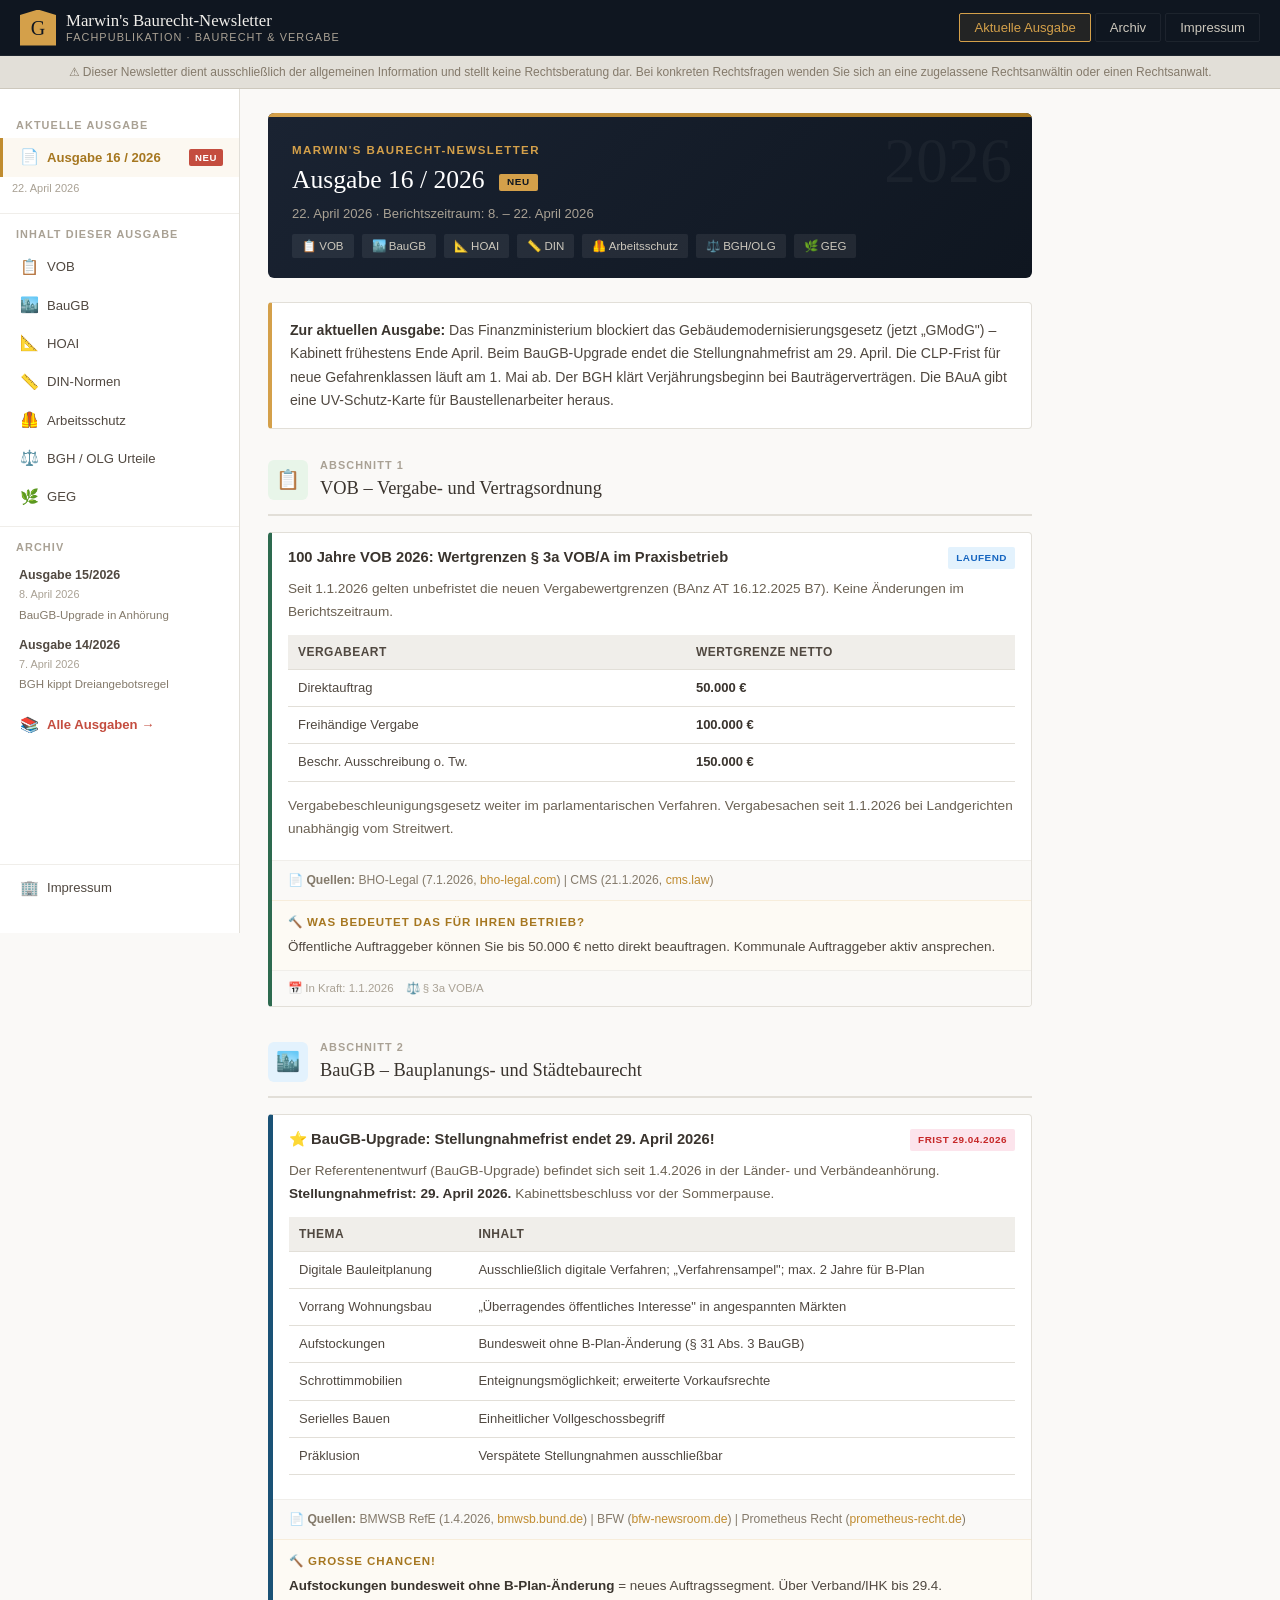
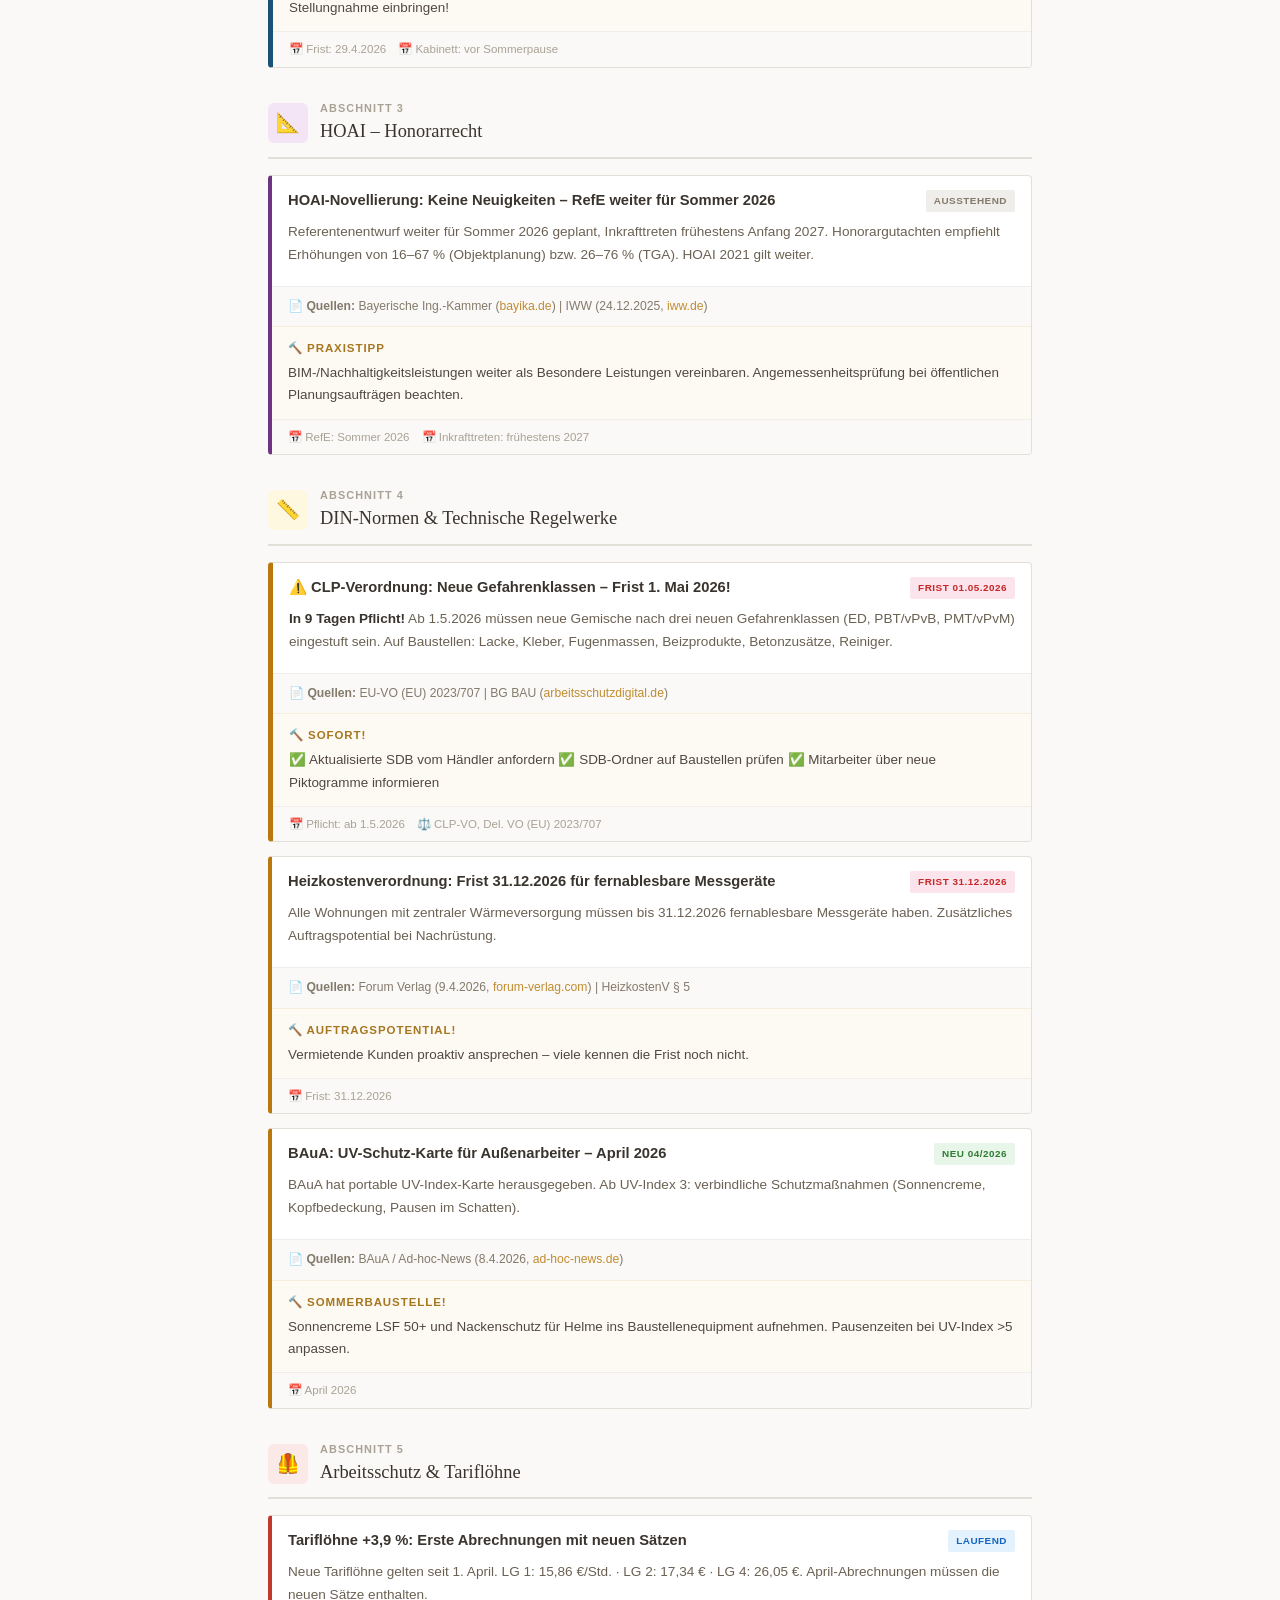
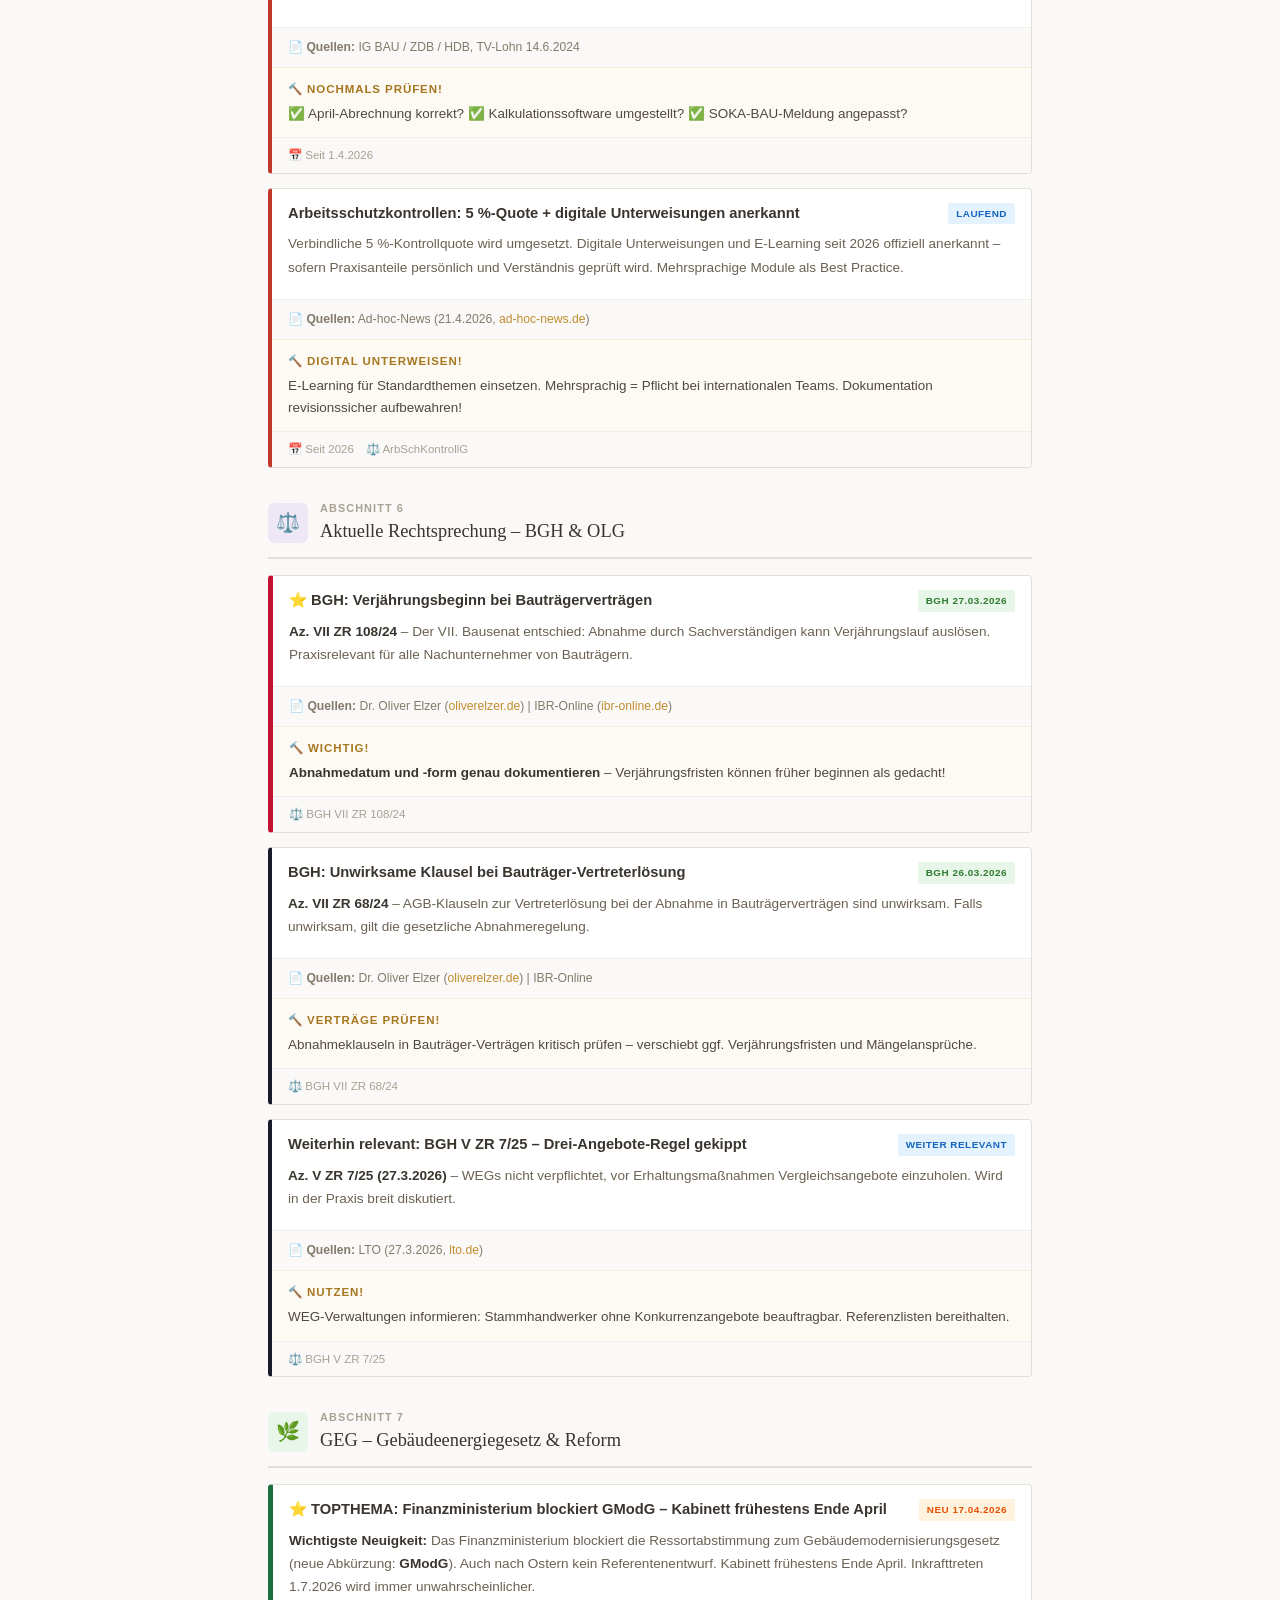
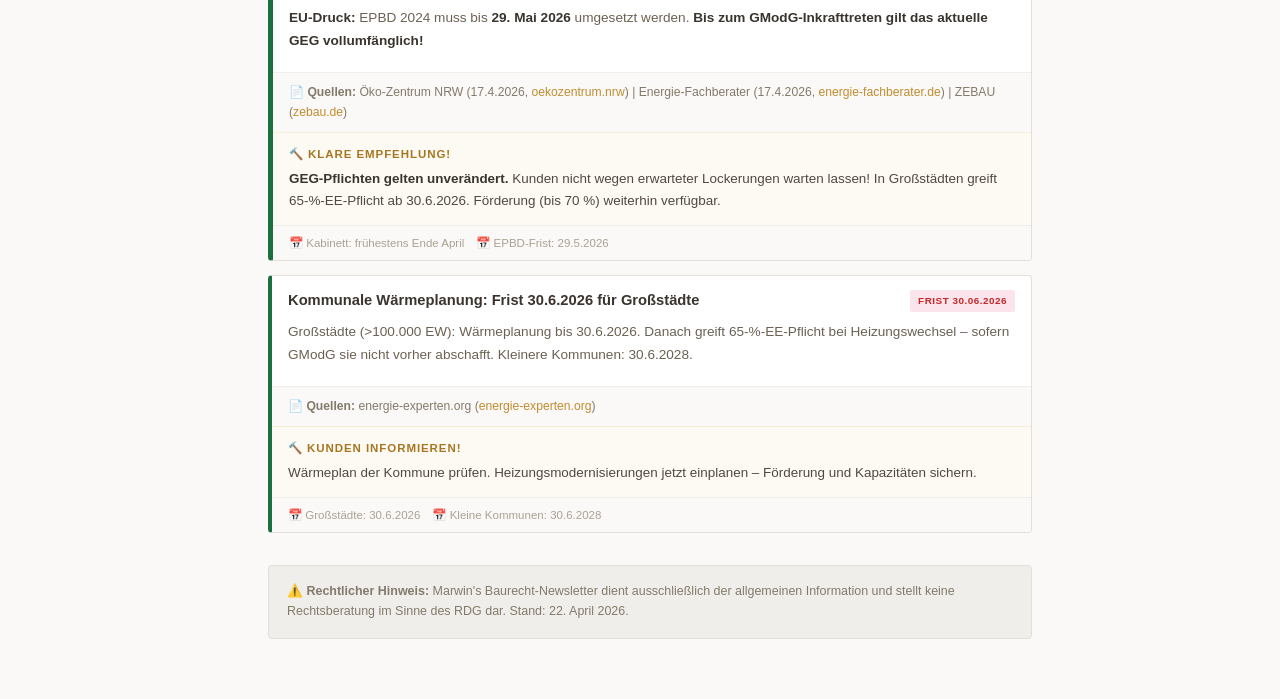
==== commit 7a4b0c08: "Update index.html" ====
--- a/index.html
+++ b/index.html
@@ -36,229 +36,333 @@
   <main class="main" id="main-content"></main>
 </div>
 <script>
-/* ════════════════════════════════════════════════════════════════
-   WARTUNGSBEREICH
-   ════════════════════════════════════════════════════════════════ */
-
-const ARCHIV = [
-  { nr:'16/2026', datum:'22. April 2026', aktuell:true,
-    themen:['GModG blockiert','BauGB-Upgrade Frist 29.4.','BGH Bauträger-Verjährung','CLP-Frist 1.5.','BAuA UV-Karte','Heizkostenverordnung','EPBD-Frist 29.5.'],
-    highlight:'GModG vom Finanzministerium blockiert · BauGB-Upgrade Frist 29.4. · BGH Bauträger VII ZR 108/24 · CLP-Frist 1.5.'
-  },
-  { nr:'15/2026', datum:'8. April 2026', aktuell:false,
-    themen:['BauGB-Upgrade Anhörung','GMG Kabinett April','BGH WEG V ZR 34/25','DIN 4108-7 neu','DGUV V2 Reform','ISO 12100 Update','Tariflöhne +3,9 %'],
-    highlight:'BauGB-Upgrade in Anhörung · GMG Kabinett Mitte April · BGH Technikraum-Eigentum'
-  },
-  { nr:'14/2026', datum:'7. April 2026', aktuell:false,
-    themen:['VOB Wertgrenzen','BGH WEG Dreiangebotsregel','Tariflöhne +3,9 %','GEG/GMG Reform','Asbestpflichten','ASR A5.1','CLP-Gemische'],
-    highlight:'BGH kippt Dreiangebotsregel · Tariflöhne +3,9 % ab April · GMG-Verzögerung'
-  }
+const ARCHIV=[
+ {nr:'16/2026',datum:'22. April 2026',aktuell:true,themen:['GModG blockiert','BauGB-Upgrade Frist 29.4.','BGH Bauträger-Verjährung','CLP-Frist 1.5.','BAuA UV-Karte','Heizkostenverordnung','EPBD-Frist 29.5.'],highlight:'GModG vom Finanzministerium blockiert · BauGB-Upgrade Frist 29.4. · BGH Bauträger VII ZR 108/24 · CLP-Frist 1.5.'},
+ {nr:'15/2026',datum:'8. April 2026',aktuell:false,themen:['BauGB-Upgrade Anhörung','GMG Kabinett April','BGH WEG V ZR 34/25','DIN 4108-7 neu','DGUV V2 Reform','ISO 12100 Update','Tariflöhne +3,9 %'],highlight:'BauGB-Upgrade in Anhörung · GMG Kabinett Mitte April · BGH Technikraum-Eigentum'},
+ {nr:'14/2026',datum:'7. April 2026',aktuell:false,themen:['VOB Wertgrenzen','BGH WEG Dreiangebotsregel','Tariflöhne +3,9 %','GEG/GMG Reform','Asbestpflichten','ASR A5.1','CLP-Gemische'],highlight:'BGH kippt Dreiangebotsregel · Tariflöhne +3,9 % ab April · GMG-Verzögerung'}
 ];
 
+/* ══════════════════════════════════════════════════════════════
+   AUSGABE 16/2026 – VOLLTEXT
+   ══════════════════════════════════════════════════════════════ */
 function inhalt_16_2026(){return `
 <div class="page-hdr"><div class="page-hdr-accent"></div><div class="page-hdr-yr">2026</div><div class="page-hdr-inner">
-  <div class="page-hdr-kicker">Marwin's Baurecht-Newsletter</div>
-  <h1>Ausgabe 16 / 2026 <span class="tag-aktuell">NEU</span></h1>
-  <div class="page-hdr-date">22. April 2026 · Berichtszeitraum: 8. – 22. April 2026</div>
-  <div class="page-hdr-meta"><span>📋 VOB</span><span>🏙️ BauGB</span><span>📐 HOAI</span><span>📏 DIN</span><span>🦺 Arbeitsschutz</span><span>⚖️ BGH/OLG</span><span>🌿 GEG</span></div>
-</div></div>
-
-<div class="editorial">
-  <strong>Zur aktuellen Ausgabe:</strong> Das Finanzministerium blockiert das Gebäudemodernisierungsgesetz (jetzt „GModG") – Kabinett frühestens Ende April. Beim BauGB-Upgrade endet die Stellungnahmefrist am 29. April. Die CLP-Frist für neue Gefahrenklassen läuft am 1. Mai ab. Der BGH klärt Verjährungsbeginn bei Bauträgerverträgen. Die BAuA gibt eine UV-Schutz-Karte für Baustellenarbeiter heraus. Alle Meldungen mit Quellenangabe und Praxiseinordnung.
-</div>
-
-<!-- ═══ 1 · VOB ═══ -->
-<div class="section" id="s-vob">
-  <div class="section-hdr"><div class="section-icon ic-vob">📋</div><div><div class="section-nr">Abschnitt 1</div><div class="section-title">VOB – Vergabe- und Vertragsordnung</div></div></div>
-  <div class="karte karte-vob">
-    <div class="karte-kopf"><div class="karte-titel">100 Jahre VOB 2026: Wertgrenzen § 3a VOB/A im Praxisbetrieb</div><span class="badge b-info">LAUFEND</span></div>
-    <div class="karte-body">
-      <p>Seit 1.1.2026 gelten unbefristet die neuen Vergabewertgrenzen (BAnz AT 16.12.2025 B7). Keine Änderungen im Berichtszeitraum.</p>
-      <table><tr><th>Vergabeart</th><th>Wertgrenze netto</th></tr>
-        <tr><td>Direktauftrag</td><td><strong>50.000 €</strong></td></tr>
-        <tr><td>Freihändige Vergabe</td><td><strong>100.000 €</strong></td></tr>
-        <tr><td>Beschr. Ausschreibung o. Tw.</td><td><strong>150.000 €</strong></td></tr></table>
-      <p>Vergabebeschleunigungsgesetz weiter im parlamentarischen Verfahren. Vergabesachen seit 1.1.2026 bei Landgerichten unabhängig vom Streitwert (BGBl. 2025 I Nr. 318).</p>
-    </div>
-    <div class="quelle-box"><strong>📄 Quellen:</strong> BHO-Legal (7.1.2026, <a href="https://www.bho-legal.com/2026-neue-wertgrenzen-uvgo-bund-vob-a-eu-neue-zustandigkeit-der-landgerichte-unterschwelle-sekundarrechtsschutz/" target="_blank">bho-legal.com</a>) | CMS (21.1.2026, <a href="https://cms.law/de/deu/legal-updates/neue-eu-schwellenwerte-und-nationale-anpassungen-ab-dem-1.-januar-2026" target="_blank">cms.law</a>)</div>
-    <div class="praxis-box"><span class="praxis-label">🔨 Was bedeutet das für Ihren Betrieb?</span>Öffentliche Auftraggeber können Sie bis 50.000 € netto ohne Vergabeverfahren direkt beauftragen. <strong>Tipp:</strong> Kommunale Auftraggeber aktiv auf die erhöhten Wertgrenzen ansprechen.</div>
-    <div class="karte-fuss"><span>📅 In Kraft: 1.1.2026</span><span>⚖️ § 3a VOB/A</span></div>
-  </div>
-</div>
-
-<!-- ═══ 2 · BauGB ═══ -->
-<div class="section" id="s-baugb">
-  <div class="section-hdr"><div class="section-icon ic-baugb">🏙️</div><div><div class="section-nr">Abschnitt 2</div><div class="section-title">BauGB – Bauplanungs- und Städtebaurecht</div></div></div>
-  <div class="karte karte-baugb" style="border-left-width:5px">
-    <div class="karte-kopf"><div class="karte-titel">⭐ BauGB-Upgrade: Stellungnahmefrist endet 29. April 2026!</div><span class="badge b-frist">FRIST 29.04.2026</span></div>
-    <div class="karte-body">
-      <p>Der Referentenentwurf des „Gesetzes zur Modernisierung des Städtebau- und Raumordnungsrechts" (BauGB-Upgrade) befindet sich seit 1.4.2026 in der Länder- und Verbändeanhörung. <strong>Die Stellungnahmefrist endet am 29. April 2026.</strong> Kabinettsbeschluss vor der Sommerpause angestrebt.</p>
-      <p><strong>Kernpunkte des Entwurfs:</strong></p>
-      <table><tr><th>Thema</th><th>Inhalt</th></tr>
-        <tr><td>Digitale Bauleitplanung</td><td>Ausschließlich digitale Verfahren; bundeseinheitliche Fristen; „Verfahrensampel"; Ziel: max. 2 Jahre für B-Plan</td></tr>
-        <tr><td>Vorrang Wohnungsbau</td><td>„Überragendes öffentliches Interesse" in angespannten Märkten aktivierbar</td></tr>
-        <tr><td>Aufstockungen</td><td>Bundesweit ohne B-Plan-Änderung (§ 31 Abs. 3 BauGB erweitert)</td></tr>
-        <tr><td>Schrottimmobilien</td><td>Enteignungsmöglichkeit bei massivem Missbrauch; erweiterte Vorkaufsrechte</td></tr>
-        <tr><td>Serielles Bauen</td><td>Bundesweit einheitlicher Vollgeschossbegriff</td></tr>
-        <tr><td>Präklusion</td><td>Verspätete Stellungnahmen können ausgeschlossen werden</td></tr></table>
-    </div>
-    <div class="quelle-box"><strong>📄 Quellen:</strong> BMWSB RefE (1.4.2026, <a href="https://www.bmwsb.bund.de/SharedDocs/gesetzgebungsverfahren/DE/baugb-upgrade/baugb-upgrade.html" target="_blank">bmwsb.bund.de</a>) | BFW (April 2026, <a href="https://www.bfw-newsroom.de/baugb-novelle-vereinfachung-und-beschleunigung-mit-grenzen-ein-ueberblick/" target="_blank">bfw-newsroom.de</a>) | Prometheus Recht (April 2026, <a href="https://www.prometheus-recht.de/baugb-upgrade/" target="_blank">prometheus-recht.de</a>)</div>
-    <div class="praxis-box"><span class="praxis-label">🔨 Große Chancen – jetzt vorbereiten!</span><strong>Aufstockungen bundesweit ohne B-Plan-Änderung</strong> = neues Auftragssegment. Digitale Bauleitplanung beschleunigt Genehmigungen erheblich. Über Ihren Verband oder die IHK können Sie bis 29.4. noch eine Stellungnahme einbringen!</div>
-    <div class="karte-fuss"><span>📅 Stellungnahme bis: 29.4.2026</span><span>📅 Kabinett: vor Sommerpause</span></div>
-  </div>
-</div>
-
-<!-- ═══ 3 · HOAI ═══ -->
-<div class="section" id="s-hoai">
-  <div class="section-hdr"><div class="section-icon ic-hoai">📐</div><div><div class="section-nr">Abschnitt 3</div><div class="section-title">HOAI – Honorarrecht</div></div></div>
-  <div class="karte karte-hoai">
-    <div class="karte-kopf"><div class="karte-titel">HOAI-Novellierung: Keine Neuigkeiten – Referentenentwurf weiter für Sommer 2026 erwartet</div><span class="badge b-pend">AUSSTEHEND</span></div>
-    <div class="karte-body"><p>Im Berichtszeitraum keine neuen Entwicklungen. Referentenentwurf weiter für Sommer 2026 geplant, Inkrafttreten frühestens Anfang 2027. Das Honorargutachten empfiehlt Erhöhungen von 16–67 % (Objektplanung) bzw. 26–76 % (TGA). Bis dahin: HOAI 2021 gilt.</p></div>
-    <div class="quelle-box"><strong>📄 Quellen:</strong> Bayerische Ingenieurekammer-Bau (<a href="https://www.bayika.de/de/aktuelles/meldungen/2025-06-16_HOAI-Aktueller-Stand-der-Novellierung.php" target="_blank">bayika.de</a>) | IWW (24.12.2025, <a href="https://www.iww.de/pbp/honorargestaltung/hoai-2026-aho-veranstaltung-ernuechtert-neue-hoai-hat-bei-bundesministerien-keine-prioritaet-f169582" target="_blank">iww.de</a>)</div>
-    <div class="praxis-box"><span class="praxis-label">🔨 Was bedeutet das für Ihren Betrieb?</span>BIM- und Nachhaltigkeitsleistungen weiter als Besondere Leistungen vereinbaren. Angemessenheitsprüfung bei öffentlichen Planungsaufträgen beachten.</div>
-    <div class="karte-fuss"><span>📅 RefE: Sommer 2026</span><span>📅 Inkrafttreten: frühestens 2027</span></div>
-  </div>
-</div>
-
-<!-- ═══ 4 · DIN ═══ -->
-<div class="section" id="s-din">
-  <div class="section-hdr"><div class="section-icon ic-din">📏</div><div><div class="section-nr">Abschnitt 4</div><div class="section-title">DIN-Normen &amp; Technische Regelwerke</div></div></div>
-  <div class="karte karte-din" style="border-left-width:5px">
-    <div class="karte-kopf"><div class="karte-titel">⚠️ CLP-Verordnung: Neue Gefahrenklassen für Gemische – Frist 1. Mai 2026!</div><span class="badge b-frist">FRIST 01.05.2026</span></div>
-    <div class="karte-body"><p><strong>In 9 Tagen Pflicht!</strong> Ab 1.5.2026 müssen alle neu in Verkehr gebrachten Gemische nach den drei neuen Gefahrenklassen (ED – endokrine Disruptoren, PBT/vPvB – persistent/bioakkumulierbar/toxisch, PMT/vPvM – persistent/mobil/toxisch) eingestuft, gekennzeichnet und verpackt sein. Betrifft auf Baustellen: Lacke, Kleber, Fugenmassen, Beizprodukte, Betonzusätze, Reiniger.</p></div>
-    <div class="quelle-box"><strong>📄 Quellen:</strong> EU-VO (EU) 2023/707 | BG BAU / Arbeitsschutzdigital (<a href="https://www.arbeitsschutzdigital.de" target="_blank">arbeitsschutzdigital.de</a>)</div>
-    <div class="praxis-box"><span class="praxis-label">🔨 SOFORT: Sicherheitsdatenblätter prüfen!</span>✅ Händler kontaktieren und aktualisierte SDB anfordern ✅ Alle SDB-Ordner auf Baustellen durchgehen ✅ Bei Neubestellung auf Konformität mit neuen Gefahrenklassen achten ✅ Mitarbeiter über neue Piktogramme informieren</div>
-    <div class="karte-fuss"><span>📅 Pflicht: ab 1.5.2026</span><span>⚖️ CLP-VO Anhang I, Del. VO (EU) 2023/707</span></div>
-  </div>
-  <div class="karte karte-din">
-    <div class="karte-kopf"><div class="karte-titel">Heizkostenverordnung: Frist 31.12.2026 für fernablesbare Messgeräte</div><span class="badge b-frist">FRIST 31.12.2026</span></div>
-    <div class="karte-body"><p>Bis 31.12.2026 müssen alle Wohnungen mit fernablesbaren Messgeräten für Wärme und Warmwasser ausgestattet sein. Betrifft alle vermieteten Gebäude mit zentraler Wärmeversorgung. Gebäudeeigentümer müssen den Austausch veranlassen.</p></div>
-    <div class="quelle-box"><strong>📄 Quellen:</strong> Forum Verlag (9.4.2026, <a href="https://www.forum-verlag.com/fachwissen/bau-und-gebaeudemanagement/gebaeudemodernisierungsgesetz-neues-heizungsgesetz/" target="_blank">forum-verlag.com</a>) | Heizkostenverordnung § 5</div>
-    <div class="praxis-box"><span class="praxis-label">🔨 Was bedeutet das für Ihren Betrieb?</span>Zusätzliches Auftragspotential bei der Nachrüstung von Messgeräten. <strong>Vermietende Kunden ansprechen</strong> – viele haben die Frist noch nicht auf dem Schirm.</div>
-    <div class="karte-fuss"><span>📅 Frist: 31.12.2026</span><span>⚖️ HeizkostenV § 5</span></div>
-  </div>
-  <div class="karte karte-din">
-    <div class="karte-kopf"><div class="karte-titel">BAuA: UV-Schutz-Karte für Außenarbeiter – April 2026</div><span class="badge b-neu">NEU 04/2026</span></div>
-    <div class="karte-body"><p>Die BAuA hat eine portable UV-Index-Karte für Beschäftigte im Freien herausgegeben. Ab UV-Index 3 werden verbindliche Schutzmaßnahmen ausgelöst: Sonnencreme, Kopfbedeckung, Pausenzeiten im Schatten. Hitzeschutz rückt generell stärker in den Fokus der Arbeitsschutzbehörden.</p></div>
-    <div class="quelle-box"><strong>📄 Quellen:</strong> BAuA / Ad-hoc-News (8.4.2026, <a href="https://www.ad-hoc-news.de/boerse/news/ueberblick/baustellen-sicherheit-2026-neue-regeln-fuer-bagger-und-co/69100349" target="_blank">ad-hoc-news.de</a>)</div>
-    <div class="praxis-box"><span class="praxis-label">🔨 Für die Sommerbaustelle vorsorgen!</span>UV-Schutz-Karten bei BAuA bestellen. <strong>Sonnencreme (LSF 50+) und Nackenschutz für Helme ins Baustellenequipment aufnehmen.</strong> Pausenzeiten bei UV-Index &gt;5 anpassen.</div>
-    <div class="karte-fuss"><span>📅 April 2026</span><span>🦺 BAuA</span></div>
-  </div>
-</div>
-
-<!-- ═══ 5 · ARBEITSSCHUTZ ═══ -->
-<div class="section" id="s-as">
-  <div class="section-hdr"><div class="section-icon ic-as">🦺</div><div><div class="section-nr">Abschnitt 5</div><div class="section-title">Arbeitsschutz &amp; Tariflöhne</div></div></div>
-  <div class="karte karte-as">
-    <div class="karte-kopf"><div class="karte-titel">Tariflöhne +3,9 %: Erste Abrechnungen mit neuen Sätzen</div><span class="badge b-info">LAUFEND</span></div>
-    <div class="karte-body"><p>Die neuen Tariflöhne (3. Stufe TV-Lohn, +3,9 % West, Ost-West-Angleichung) gelten seit 1. April. Erste Gehaltsabrechnungen müssen die neuen Sätze bereits enthalten. LG 1: 15,86 €/Std. · LG 2: 17,34 € · LG 4: 26,05 €.</p></div>
-    <div class="quelle-box"><strong>📄 Quellen:</strong> IG BAU / ZDB / HDB, TV-Lohn 14.6.2024</div>
-    <div class="praxis-box"><span class="praxis-label">🔨 Nochmals prüfen!</span>✅ April-Abrechnung mit neuen Sätzen? ✅ Kalkulationssoftware umgestellt? ✅ SOKA-BAU-Meldung aktualisiert? <strong>Fehlerhafte Abrechnungen führen zu Nachzahlungen und Säumniszuschlägen.</strong></div>
-    <div class="karte-fuss"><span>📅 In Kraft seit: 1.4.2026</span></div>
-  </div>
-  <div class="karte karte-as">
-    <div class="karte-kopf"><div class="karte-titel">Arbeitsschutzkontrollen: 5 %-Quote greift – digitale Unterweisungen anerkannt</div><span class="badge b-info">LAUFEND</span></div>
-    <div class="karte-body"><p>Die verbindliche 5 %-Mindest-Kontrollquote wird erstmals vollständig umgesetzt. Digitale Unterweisungen und E-Learning sind seit 2026 offiziell anerkannt – sofern Praxisanteile persönlich erfolgen und das Verständnis geprüft wird. Mehrsprachige digitale Module werden als Best Practice hervorgehoben.</p></div>
-    <div class="quelle-box"><strong>📄 Quellen:</strong> Ad-hoc-News (21.4.2026, <a href="https://www.ad-hoc-news.de/boerse/news/ueberblick/arbeitsschutz-2026-digitalisierung-trifft-auf-neue-regeln/69223720" target="_blank">ad-hoc-news.de</a>) | domeba.com (<a href="https://www.domeba.com/gesetzesaenderungen-im-arbeitsschutz/" target="_blank">domeba.com</a>)</div>
-    <div class="praxis-box"><span class="praxis-label">🔨 Digitale Unterweisungen jetzt nutzen!</span>E-Learning-Plattformen für Standardunterweisungen einsetzen (Brandschutz, PSA, Erste Hilfe). <strong>Mehrsprachig = Pflicht auf Baustellen mit internationalen Teams.</strong> Dokumentation revisionssicher aufbewahren!</div>
-    <div class="karte-fuss"><span>📅 Seit 2026 verbindlich</span><span>⚖️ ArbSchKontrollG, DGUV V1 § 4</span></div>
-  </div>
-</div>
-
-<!-- ═══ 6 · URTEILE ═══ -->
-<div class="section" id="s-urt">
-  <div class="section-hdr"><div class="section-icon ic-urt">⚖️</div><div><div class="section-nr">Abschnitt 6</div><div class="section-title">Aktuelle Rechtsprechung – BGH &amp; OLG</div></div></div>
-  <div class="karte karte-urt" style="border-left-color:#C41230;border-left-width:5px">
-    <div class="karte-kopf"><div class="karte-titel">⭐ BGH: Verjährungsbeginn bei Bauträgerverträgen – Abnahme durch Sachverständigen</div><span class="badge b-neu">BGH 27.03.2026</span></div>
-    <div class="karte-body"><p><strong>Az. VII ZR 108/24</strong> – Der VII. Bausenat hat zum Verjährungsbeginn bei Bauträgerverträgen entschieden: Die Abnahme durch einen Sachverständigen kann den Verjährungslauf auslösen. Einzelheiten der Entscheidung werden derzeit in der Fachliteratur besprochen. Praxisrelevant für alle Bauunternehmen, die als Nachunternehmer für Bauträger tätig sind.</p></div>
-    <div class="quelle-box"><strong>📄 Quellen:</strong> Dr. Oliver Elzer (<a href="https://www.oliverelzer.de/bgh-und-weg/" target="_blank">oliverelzer.de</a>, Stand 17.4.2026) | IBR-Online (<a href="https://www.ibr-online.de" target="_blank">ibr-online.de</a>)</div>
-    <div class="praxis-box"><span class="praxis-label">🔨 Was bedeutet das für Ihren Betrieb?</span>Bei Bauträger-Aufträgen: <strong>Abnahmedatum und -form genau dokumentieren</strong> – auch wenn die Abnahme durch einen Sachverständigen des Bauträgers erfolgt. Verjährungsfristen können früher beginnen als gedacht!</div>
-    <div class="karte-fuss"><span>⚖️ BGH VII ZR 108/24, 27.3.2026</span></div>
-  </div>
-  <div class="karte karte-urt">
-    <div class="karte-kopf"><div class="karte-titel">BGH: Unwirksame Klausel bei Bauträger-Vertreterlösung</div><span class="badge b-neu">BGH 26.03.2026</span></div>
-    <div class="karte-body"><p><strong>Az. VII ZR 68/24</strong> – Bestimmte AGB-Klauseln in Bauträgerverträgen zur Vertreterlösung bei der Abnahme sind unwirksam. Die Entscheidung schränkt die Möglichkeiten der Bauträger ein, Abnahmeerklärungen durch Vertreter abzugeben.</p></div>
-    <div class="quelle-box"><strong>📄 Quellen:</strong> Dr. Oliver Elzer (<a href="https://www.oliverelzer.de/bgh-und-weg/" target="_blank">oliverelzer.de</a>) | IBR-Online (IBRRS 2026)</div>
-    <div class="praxis-box"><span class="praxis-label">🔨 Was bedeutet das für Ihren Betrieb?</span>Bei Bauträger-Projekten: <strong>Abnahmeklauseln im Vertrag kritisch prüfen.</strong> Falls unwirksam, gilt die gesetzliche Abnahmeregelung – was Ihre Verjährungsfristen und Mängelansprüche verschieben kann.</div>
-    <div class="karte-fuss"><span>⚖️ BGH VII ZR 68/24, 26.3.2026</span></div>
-  </div>
-  <div class="karte karte-urt">
-    <div class="karte-kopf"><div class="karte-titel">Weiterhin relevant: BGH V ZR 7/25 – Drei-Angebote-Regel bei WEG gekippt</div><span class="badge b-info">WEITER RELEVANT</span></div>
-    <div class="karte-body"><p><strong>Az. V ZR 7/25 (27.3.2026)</strong> – WEGs nicht verpflichtet, vor Erhaltungsmaßnahmen mehrere Vergleichsangebote einzuholen. Die Entscheidung wird in der Praxis breit diskutiert und von Handwerkerverbänden positiv aufgenommen.</p></div>
-    <div class="quelle-box"><strong>📄 Quellen:</strong> LTO (27.3.2026, <a href="https://www.lto.de/recht/nachrichten/n/bgh-vzr725-weg-beschluesse-erhaltungsmassnahmen-vergleichsangebote" target="_blank">lto.de</a>) | Juraarchiv (<a href="https://www.juraarchiv.de/bgh-urteil-zur-pflicht-von-vergleichsangeboten-bei-weg-erhaltungsmassnahmen-was-eigentuemergemeinschaften-jetzt-wissen-muessen/" target="_blank">juraarchiv.de</a>)</div>
-    <div class="praxis-box"><span class="praxis-label">🔨 Nutzen Sie die Entscheidung!</span>WEG-Verwaltungen aktiv informieren: Beauftragung von Stammhandwerkern ohne Konkurrenzangebote jetzt höchstrichterlich bestätigt. <strong>Referenzlisten und Leistungsnachweise bereithalten.</strong></div>
-    <div class="karte-fuss"><span>⚖️ BGH V ZR 7/25</span></div>
-  </div>
-</div>
-
-<!-- ═══ 7 · GEG ═══ -->
-<div class="section" id="s-geg">
-  <div class="section-hdr"><div class="section-icon ic-geg">🌿</div><div><div class="section-nr">Abschnitt 7</div><div class="section-title">GEG – Gebäudeenergiegesetz &amp; Reform</div></div></div>
-  <div class="karte karte-geg" style="border-left-width:5px">
-    <div class="karte-kopf"><div class="karte-titel">⭐ TOPTHEMA: Finanzministerium blockiert GModG – Kabinett frühestens Ende April</div><span class="badge b-hot">NEU 17.04.2026</span></div>
-    <div class="karte-body">
-      <p><strong>Wichtigste Neuigkeit der Woche:</strong> Das Finanzministerium blockiert die Ressortabstimmung zum Gebäudemodernisierungsgesetz (neue offizielle Abkürzung: <strong>GModG</strong>, nicht mehr „GMG"). Begründung: Im Koalitionsvertrag sei der Ausbau der Erneuerbaren Energien vereinbart, dem das GModG entgegenstehe.</p>
-      <p>Auch nach Ostern (8.4.2026) liegt weiter kein Referentenentwurf vor. Kabinettsbeschluss frühestens Ende April. Das Inkrafttreten zum 1.7.2026 wird immer unwahrscheinlicher.</p>
-      <p><strong>Zusätzlicher Druck:</strong> Die EU-Gebäuderichtlinie EPBD 2024 muss bis <strong>29. Mai 2026</strong> in deutsches Recht umgesetzt werden. Ohne GModG fehlt das Umsetzungsgesetz.</p>
-      <p><strong>Bis zum GModG-Inkrafttreten gilt das aktuelle GEG vollumfänglich!</strong></p>
-    </div>
-    <div class="quelle-box"><strong>📄 Quellen:</strong> Öko-Zentrum NRW, Update 17.4.2026 (<a href="https://oekozentrum.nrw/aktuelles/detail/news/update-zum-gebaeudeenergiegesetz/" target="_blank">oekozentrum.nrw</a>) | Energie-Fachberater, Update 17.4.2026 (<a href="https://www.energie-fachberater.de/news/diskussion-um-geg-wie-gehts-weiter-mit-dem-heizungsgesetz.php" target="_blank">energie-fachberater.de</a>) | Forum Verlag (9.4.2026, <a href="https://www.forum-verlag.com/fachwissen/bau-und-gebaeudemanagement/gebaeudemodernisierungsgesetz-neues-heizungsgesetz/" target="_blank">forum-verlag.com</a>) | ZEBAU (<a href="https://zebau.de/gebaeudeenergiegesetz-geg-wird-zum-gebaeudemodernisierungsgesetz-gmg" target="_blank">zebau.de</a>)</div>
-    <div class="praxis-box"><span class="praxis-label">🔨 Klare Handlungsempfehlung!</span><strong>Alle bisherigen GEG-Pflichten gelten unverändert weiter.</strong> Kunden auf keinen Fall raten, mit Heizungsentscheidungen zu warten! In Großstädten (&gt;100.000 EW) greift die 65-%-EE-Pflicht beim Heizungswechsel ab 30.6.2026. Förderung (bis 70 % Zuschuss) ist weiterhin verfügbar und könnte bei GModG-Inkrafttreten eingeschränkt werden.</div>
-    <div class="karte-fuss"><span>📅 Kabinett: frühestens Ende April</span><span>📅 EPBD-Frist: 29.5.2026</span><span>📅 GModG-Inkrafttreten: 1.7.2026 (gefährdet)</span></div>
-  </div>
-  <div class="karte karte-geg">
-    <div class="karte-kopf"><div class="karte-titel">Kommunale Wärmeplanung: Frist 30. Juni 2026 für Großstädte rückt näher</div><span class="badge b-frist">FRIST 30.06.2026</span></div>
-    <div class="karte-body"><p>Großstädte (&gt;100.000 EW) müssen bis 30.6.2026 eine Wärmeplanung vorlegen. Danach greift die 65-%-EE-Pflicht bei Heizungswechsel – sofern das GModG sie nicht vorher abschafft. Kleinere Kommunen: Frist 30.6.2028.</p></div>
-    <div class="quelle-box"><strong>📄 Quellen:</strong> energie-experten.org (<a href="https://www.energie-experten.org/energie-sparen/energieberatung/gebaeudeenergiegesetz" target="_blank">energie-experten.org</a>)</div>
-    <div class="praxis-box"><span class="praxis-label">🔨 Kunden informieren!</span>Wärmeplan der zuständigen Kommune prüfen (Website der Stadt). <strong>Heizungsmodernisierungen in Großstädten jetzt einplanen</strong> – solange Förderung und Handwerkerkapazitäten noch verfügbar sind.</div>
-    <div class="karte-fuss"><span>📅 Frist Großstädte: 30.6.2026</span></div>
-  </div>
-</div>
-
-<div class="disclaimer"><strong>⚠️ Rechtlicher Hinweis:</strong> Marwin's Baurecht-Newsletter dient ausschließlich der allgemeinen Information und stellt keine Rechtsberatung im Sinne des RDG dar. Trotz sorgfältiger Recherche kann für Richtigkeit und Vollständigkeit keine Gewähr übernommen werden. Stand: 22. April 2026. Bei konkreten Rechtsfragen wenden Sie sich bitte an eine zugelassene Rechtsanwältin oder einen Rechtsanwalt.</div>`;}
-
-function inhalt_15_2026(){return `<div class="page-hdr"><div class="page-hdr-accent"></div><div class="page-hdr-yr">2026</div><div class="page-hdr-inner"><div class="page-hdr-kicker">Marwin's Baurecht-Newsletter</div><h1>Ausgabe 15 / 2026</h1><div class="page-hdr-date">8. April 2026</div></div></div><div class="editorial"><strong>Ausgabe 15 – Zusammenfassung:</strong> BauGB-Upgrade in Anhörung (seit 1.4.2026) · GMG-Kabinett auf Mitte April verschoben · BGH V ZR 34/25 (Technikraum-Eigentum WEG) · DIN 4108-7 Neufassung · DGUV V2 Reform · ISO 12100 Update · Tariflöhne +3,9 % seit 1.4.2026 · CLP-Frist 1.5.2026.</div><p style="padding:20px 24px;font-size:13px;color:var(--matt)">→ Vollständigen Inhalt dieser Ausgabe finden Sie in der <a href="javascript:void(0)" onclick="zeigePage('archiv')">Archiv-Übersicht</a>.</p>`;}
-
-function inhalt_14_2026(){return `<div class="page-hdr"><div class="page-hdr-accent"></div><div class="page-hdr-yr">2026</div><div class="page-hdr-inner"><div class="page-hdr-kicker">Marwin's Baurecht-Newsletter</div><h1>Ausgabe 14 / 2026</h1><div class="page-hdr-date">7. April 2026</div></div></div><div class="editorial"><strong>Ausgabe 14 – Zusammenfassung:</strong> BGH kippt Dreiangebotsregel (V ZR 7/25) · Tariflöhne +3,9 % ab April · VOB Wertgrenzen § 3a · GMG-Verzögerung · ASR A5.1 Pausenräume · CLP-Gemische · Asbestpflichten verschärft · OLG Sachsen-Anhalt Widerruf Verbraucherbauvertrag.</div><p style="padding:20px 24px;font-size:13px;color:var(--matt)">→ Vollständigen Inhalt dieser Ausgabe finden Sie in der <a href="javascript:void(0)" onclick="zeigePage('archiv')">Archiv-Übersicht</a>.</p>`;}
-
-
-const NEWSLETTER_INHALT = {
-  '16/2026': inhalt_16_2026(),
-  '15/2026': inhalt_15_2026(),
-  '14/2026': inhalt_14_2026()
-};
-
+<div class="page-hdr-kicker">Marwin's Baurecht-Newsletter</div>
+<h1>Ausgabe 16 / 2026 <span class="tag-aktuell">NEU</span></h1>
+<div class="page-hdr-date">22. April 2026 · Berichtszeitraum: 8. – 22. April 2026</div>
+<div class="page-hdr-meta"><span>📋 VOB</span><span>🏙️ BauGB</span><span>📐 HOAI</span><span>📏 DIN</span><span>🦺 Arbeitsschutz</span><span>⚖️ BGH/OLG</span><span>🌿 GEG</span></div></div></div>
+<div class="editorial"><strong>Zur aktuellen Ausgabe:</strong> Das Finanzministerium blockiert das Gebäudemodernisierungsgesetz (jetzt „GModG") – Kabinett frühestens Ende April. Beim BauGB-Upgrade endet die Stellungnahmefrist am 29. April. Die CLP-Frist für neue Gefahrenklassen läuft am 1. Mai ab. Der BGH klärt Verjährungsbeginn bei Bauträgerverträgen. Die BAuA gibt eine UV-Schutz-Karte für Baustellenarbeiter heraus.</div>
+
+<div class="section" id="s-vob"><div class="section-hdr"><div class="section-icon ic-vob">📋</div><div><div class="section-nr">Abschnitt 1</div><div class="section-title">VOB – Vergabe- und Vertragsordnung</div></div></div>
+<div class="karte karte-vob"><div class="karte-kopf"><div class="karte-titel">100 Jahre VOB 2026: Wertgrenzen § 3a VOB/A im Praxisbetrieb</div><span class="badge b-info">LAUFEND</span></div>
+<div class="karte-body"><p>Seit 1.1.2026 gelten unbefristet die neuen Vergabewertgrenzen (BAnz AT 16.12.2025 B7). Keine Änderungen im Berichtszeitraum.</p>
+<table><tr><th>Vergabeart</th><th>Wertgrenze netto</th></tr><tr><td>Direktauftrag</td><td><strong>50.000 €</strong></td></tr><tr><td>Freihändige Vergabe</td><td><strong>100.000 €</strong></td></tr><tr><td>Beschr. Ausschreibung o. Tw.</td><td><strong>150.000 €</strong></td></tr></table>
+<p>Vergabebeschleunigungsgesetz weiter im parlamentarischen Verfahren. Vergabesachen seit 1.1.2026 bei Landgerichten unabhängig vom Streitwert.</p></div>
+<div class="quelle-box"><strong>📄 Quellen:</strong> BHO-Legal (7.1.2026, <a href="https://www.bho-legal.com/2026-neue-wertgrenzen-uvgo-bund-vob-a-eu-neue-zustandigkeit-der-landgerichte-unterschwelle-sekundarrechtsschutz/" target="_blank">bho-legal.com</a>) | CMS (21.1.2026, <a href="https://cms.law/de/deu/legal-updates/neue-eu-schwellenwerte-und-nationale-anpassungen-ab-dem-1.-januar-2026" target="_blank">cms.law</a>)</div>
+<div class="praxis-box"><span class="praxis-label">🔨 Was bedeutet das für Ihren Betrieb?</span>Öffentliche Auftraggeber können Sie bis 50.000 € netto direkt beauftragen. Kommunale Auftraggeber aktiv ansprechen.</div>
+<div class="karte-fuss"><span>📅 In Kraft: 1.1.2026</span><span>⚖️ § 3a VOB/A</span></div></div></div>
+
+<div class="section" id="s-baugb"><div class="section-hdr"><div class="section-icon ic-baugb">🏙️</div><div><div class="section-nr">Abschnitt 2</div><div class="section-title">BauGB – Bauplanungs- und Städtebaurecht</div></div></div>
+<div class="karte karte-baugb" style="border-left-width:5px"><div class="karte-kopf"><div class="karte-titel">⭐ BauGB-Upgrade: Stellungnahmefrist endet 29. April 2026!</div><span class="badge b-frist">FRIST 29.04.2026</span></div>
+<div class="karte-body"><p>Der Referentenentwurf (BauGB-Upgrade) befindet sich seit 1.4.2026 in der Länder- und Verbändeanhörung. <strong>Stellungnahmefrist: 29. April 2026.</strong> Kabinettsbeschluss vor der Sommerpause.</p>
+<table><tr><th>Thema</th><th>Inhalt</th></tr><tr><td>Digitale Bauleitplanung</td><td>Ausschließlich digitale Verfahren; „Verfahrensampel"; max. 2 Jahre für B-Plan</td></tr><tr><td>Vorrang Wohnungsbau</td><td>„Überragendes öffentliches Interesse" in angespannten Märkten</td></tr><tr><td>Aufstockungen</td><td>Bundesweit ohne B-Plan-Änderung (§ 31 Abs. 3 BauGB)</td></tr><tr><td>Schrottimmobilien</td><td>Enteignungsmöglichkeit; erweiterte Vorkaufsrechte</td></tr><tr><td>Serielles Bauen</td><td>Einheitlicher Vollgeschossbegriff</td></tr><tr><td>Präklusion</td><td>Verspätete Stellungnahmen ausschließbar</td></tr></table></div>
+<div class="quelle-box"><strong>📄 Quellen:</strong> BMWSB RefE (1.4.2026, <a href="https://www.bmwsb.bund.de/SharedDocs/gesetzgebungsverfahren/DE/baugb-upgrade/baugb-upgrade.html" target="_blank">bmwsb.bund.de</a>) | BFW (<a href="https://www.bfw-newsroom.de/baugb-novelle-vereinfachung-und-beschleunigung-mit-grenzen-ein-ueberblick/" target="_blank">bfw-newsroom.de</a>) | Prometheus Recht (<a href="https://www.prometheus-recht.de/baugb-upgrade/" target="_blank">prometheus-recht.de</a>)</div>
+<div class="praxis-box"><span class="praxis-label">🔨 Große Chancen!</span><strong>Aufstockungen bundesweit ohne B-Plan-Änderung</strong> = neues Auftragssegment. Über Verband/IHK bis 29.4. Stellungnahme einbringen!</div>
+<div class="karte-fuss"><span>📅 Frist: 29.4.2026</span><span>📅 Kabinett: vor Sommerpause</span></div></div></div>
+
+<div class="section" id="s-hoai"><div class="section-hdr"><div class="section-icon ic-hoai">📐</div><div><div class="section-nr">Abschnitt 3</div><div class="section-title">HOAI – Honorarrecht</div></div></div>
+<div class="karte karte-hoai"><div class="karte-kopf"><div class="karte-titel">HOAI-Novellierung: Keine Neuigkeiten – RefE weiter für Sommer 2026</div><span class="badge b-pend">AUSSTEHEND</span></div>
+<div class="karte-body"><p>Referentenentwurf weiter für Sommer 2026 geplant, Inkrafttreten frühestens Anfang 2027. Honorargutachten empfiehlt Erhöhungen von 16–67 % (Objektplanung) bzw. 26–76 % (TGA). HOAI 2021 gilt weiter.</p></div>
+<div class="quelle-box"><strong>📄 Quellen:</strong> Bayerische Ing.-Kammer (<a href="https://www.bayika.de/de/aktuelles/meldungen/2025-06-16_HOAI-Aktueller-Stand-der-Novellierung.php" target="_blank">bayika.de</a>) | IWW (24.12.2025, <a href="https://www.iww.de/pbp/honorargestaltung/hoai-2026-aho-veranstaltung-ernuechtert-neue-hoai-hat-bei-bundesministerien-keine-prioritaet-f169582" target="_blank">iww.de</a>)</div>
+<div class="praxis-box"><span class="praxis-label">🔨 Praxistipp</span>BIM-/Nachhaltigkeitsleistungen weiter als Besondere Leistungen vereinbaren. Angemessenheitsprüfung bei öffentlichen Planungsaufträgen beachten.</div>
+<div class="karte-fuss"><span>📅 RefE: Sommer 2026</span><span>📅 Inkrafttreten: frühestens 2027</span></div></div></div>
+
+<div class="section" id="s-din"><div class="section-hdr"><div class="section-icon ic-din">📏</div><div><div class="section-nr">Abschnitt 4</div><div class="section-title">DIN-Normen &amp; Technische Regelwerke</div></div></div>
+<div class="karte karte-din" style="border-left-width:5px"><div class="karte-kopf"><div class="karte-titel">⚠️ CLP-Verordnung: Neue Gefahrenklassen – Frist 1. Mai 2026!</div><span class="badge b-frist">FRIST 01.05.2026</span></div>
+<div class="karte-body"><p><strong>In 9 Tagen Pflicht!</strong> Ab 1.5.2026 müssen neue Gemische nach drei neuen Gefahrenklassen (ED, PBT/vPvB, PMT/vPvM) eingestuft sein. Auf Baustellen: Lacke, Kleber, Fugenmassen, Beizprodukte, Betonzusätze, Reiniger.</p></div>
+<div class="quelle-box"><strong>📄 Quellen:</strong> EU-VO (EU) 2023/707 | BG BAU (<a href="https://www.arbeitsschutzdigital.de" target="_blank">arbeitsschutzdigital.de</a>)</div>
+<div class="praxis-box"><span class="praxis-label">🔨 SOFORT!</span>✅ Aktualisierte SDB vom Händler anfordern ✅ SDB-Ordner auf Baustellen prüfen ✅ Mitarbeiter über neue Piktogramme informieren</div>
+<div class="karte-fuss"><span>📅 Pflicht: ab 1.5.2026</span><span>⚖️ CLP-VO, Del. VO (EU) 2023/707</span></div></div>
+<div class="karte karte-din"><div class="karte-kopf"><div class="karte-titel">Heizkostenverordnung: Frist 31.12.2026 für fernablesbare Messgeräte</div><span class="badge b-frist">FRIST 31.12.2026</span></div>
+<div class="karte-body"><p>Alle Wohnungen mit zentraler Wärmeversorgung müssen bis 31.12.2026 fernablesbare Messgeräte haben. Zusätzliches Auftragspotential bei Nachrüstung.</p></div>
+<div class="quelle-box"><strong>📄 Quellen:</strong> Forum Verlag (9.4.2026, <a href="https://www.forum-verlag.com/fachwissen/bau-und-gebaeudemanagement/gebaeudemodernisierungsgesetz-neues-heizungsgesetz/" target="_blank">forum-verlag.com</a>) | HeizkostenV § 5</div>
+<div class="praxis-box"><span class="praxis-label">🔨 Auftragspotential!</span>Vermietende Kunden proaktiv ansprechen – viele kennen die Frist noch nicht.</div>
+<div class="karte-fuss"><span>📅 Frist: 31.12.2026</span></div></div>
+<div class="karte karte-din"><div class="karte-kopf"><div class="karte-titel">BAuA: UV-Schutz-Karte für Außenarbeiter – April 2026</div><span class="badge b-neu">NEU 04/2026</span></div>
+<div class="karte-body"><p>BAuA hat portable UV-Index-Karte herausgegeben. Ab UV-Index 3: verbindliche Schutzmaßnahmen (Sonnencreme, Kopfbedeckung, Pausen im Schatten).</p></div>
+<div class="quelle-box"><strong>📄 Quellen:</strong> BAuA / Ad-hoc-News (8.4.2026, <a href="https://www.ad-hoc-news.de/boerse/news/ueberblick/baustellen-sicherheit-2026-neue-regeln-fuer-bagger-und-co/69100349" target="_blank">ad-hoc-news.de</a>)</div>
+<div class="praxis-box"><span class="praxis-label">🔨 Sommerbaustelle!</span>Sonnencreme LSF 50+ und Nackenschutz für Helme ins Baustellenequipment aufnehmen. Pausenzeiten bei UV-Index &gt;5 anpassen.</div>
+<div class="karte-fuss"><span>📅 April 2026</span></div></div></div>
+
+<div class="section" id="s-as"><div class="section-hdr"><div class="section-icon ic-as">🦺</div><div><div class="section-nr">Abschnitt 5</div><div class="section-title">Arbeitsschutz &amp; Tariflöhne</div></div></div>
+<div class="karte karte-as"><div class="karte-kopf"><div class="karte-titel">Tariflöhne +3,9 %: Erste Abrechnungen mit neuen Sätzen</div><span class="badge b-info">LAUFEND</span></div>
+<div class="karte-body"><p>Neue Tariflöhne gelten seit 1. April. LG 1: 15,86 €/Std. · LG 2: 17,34 € · LG 4: 26,05 €. April-Abrechnungen müssen die neuen Sätze enthalten.</p></div>
+<div class="quelle-box"><strong>📄 Quellen:</strong> IG BAU / ZDB / HDB, TV-Lohn 14.6.2024</div>
+<div class="praxis-box"><span class="praxis-label">🔨 Nochmals prüfen!</span>✅ April-Abrechnung korrekt? ✅ Kalkulationssoftware umgestellt? ✅ SOKA-BAU-Meldung angepasst?</div>
+<div class="karte-fuss"><span>📅 Seit 1.4.2026</span></div></div>
+<div class="karte karte-as"><div class="karte-kopf"><div class="karte-titel">Arbeitsschutzkontrollen: 5 %-Quote + digitale Unterweisungen anerkannt</div><span class="badge b-info">LAUFEND</span></div>
+<div class="karte-body"><p>Verbindliche 5 %-Kontrollquote wird umgesetzt. Digitale Unterweisungen und E-Learning seit 2026 offiziell anerkannt – sofern Praxisanteile persönlich und Verständnis geprüft wird. Mehrsprachige Module als Best Practice.</p></div>
+<div class="quelle-box"><strong>📄 Quellen:</strong> Ad-hoc-News (21.4.2026, <a href="https://www.ad-hoc-news.de/boerse/news/ueberblick/arbeitsschutz-2026-digitalisierung-trifft-auf-neue-regeln/69223720" target="_blank">ad-hoc-news.de</a>)</div>
+<div class="praxis-box"><span class="praxis-label">🔨 Digital unterweisen!</span>E-Learning für Standardthemen einsetzen. Mehrsprachig = Pflicht bei internationalen Teams. Dokumentation revisionssicher aufbewahren!</div>
+<div class="karte-fuss"><span>📅 Seit 2026</span><span>⚖️ ArbSchKontrollG</span></div></div></div>
+
+<div class="section" id="s-urt"><div class="section-hdr"><div class="section-icon ic-urt">⚖️</div><div><div class="section-nr">Abschnitt 6</div><div class="section-title">Aktuelle Rechtsprechung – BGH &amp; OLG</div></div></div>
+<div class="karte karte-urt" style="border-left-color:#C41230;border-left-width:5px"><div class="karte-kopf"><div class="karte-titel">⭐ BGH: Verjährungsbeginn bei Bauträgerverträgen</div><span class="badge b-neu">BGH 27.03.2026</span></div>
+<div class="karte-body"><p><strong>Az. VII ZR 108/24</strong> – Der VII. Bausenat entschied: Abnahme durch Sachverständigen kann Verjährungslauf auslösen. Praxisrelevant für alle Nachunternehmer von Bauträgern.</p></div>
+<div class="quelle-box"><strong>📄 Quellen:</strong> Dr. Oliver Elzer (<a href="https://www.oliverelzer.de/bgh-und-weg/" target="_blank">oliverelzer.de</a>) | IBR-Online (<a href="https://www.ibr-online.de" target="_blank">ibr-online.de</a>)</div>
+<div class="praxis-box"><span class="praxis-label">🔨 Wichtig!</span><strong>Abnahmedatum und -form genau dokumentieren</strong> – Verjährungsfristen können früher beginnen als gedacht!</div>
+<div class="karte-fuss"><span>⚖️ BGH VII ZR 108/24</span></div></div>
+<div class="karte karte-urt"><div class="karte-kopf"><div class="karte-titel">BGH: Unwirksame Klausel bei Bauträger-Vertreterlösung</div><span class="badge b-neu">BGH 26.03.2026</span></div>
+<div class="karte-body"><p><strong>Az. VII ZR 68/24</strong> – AGB-Klauseln zur Vertreterlösung bei der Abnahme in Bauträgerverträgen sind unwirksam. Falls unwirksam, gilt die gesetzliche Abnahmeregelung.</p></div>
+<div class="quelle-box"><strong>📄 Quellen:</strong> Dr. Oliver Elzer (<a href="https://www.oliverelzer.de/bgh-und-weg/" target="_blank">oliverelzer.de</a>) | IBR-Online</div>
+<div class="praxis-box"><span class="praxis-label">🔨 Verträge prüfen!</span>Abnahmeklauseln in Bauträger-Verträgen kritisch prüfen – verschiebt ggf. Verjährungsfristen und Mängelansprüche.</div>
+<div class="karte-fuss"><span>⚖️ BGH VII ZR 68/24</span></div></div>
+<div class="karte karte-urt"><div class="karte-kopf"><div class="karte-titel">Weiterhin relevant: BGH V ZR 7/25 – Drei-Angebote-Regel gekippt</div><span class="badge b-info">WEITER RELEVANT</span></div>
+<div class="karte-body"><p><strong>Az. V ZR 7/25 (27.3.2026)</strong> – WEGs nicht verpflichtet, vor Erhaltungsmaßnahmen Vergleichsangebote einzuholen. Wird in der Praxis breit diskutiert.</p></div>
+<div class="quelle-box"><strong>📄 Quellen:</strong> LTO (27.3.2026, <a href="https://www.lto.de/recht/nachrichten/n/bgh-vzr725-weg-beschluesse-erhaltungsmassnahmen-vergleichsangebote" target="_blank">lto.de</a>)</div>
+<div class="praxis-box"><span class="praxis-label">🔨 Nutzen!</span>WEG-Verwaltungen informieren: Stammhandwerker ohne Konkurrenzangebote beauftragbar. Referenzlisten bereithalten.</div>
+<div class="karte-fuss"><span>⚖️ BGH V ZR 7/25</span></div></div></div>
+
+<div class="section" id="s-geg"><div class="section-hdr"><div class="section-icon ic-geg">🌿</div><div><div class="section-nr">Abschnitt 7</div><div class="section-title">GEG – Gebäudeenergiegesetz &amp; Reform</div></div></div>
+<div class="karte karte-geg" style="border-left-width:5px"><div class="karte-kopf"><div class="karte-titel">⭐ TOPTHEMA: Finanzministerium blockiert GModG – Kabinett frühestens Ende April</div><span class="badge b-hot">NEU 17.04.2026</span></div>
+<div class="karte-body"><p><strong>Wichtigste Neuigkeit:</strong> Das Finanzministerium blockiert die Ressortabstimmung zum Gebäudemodernisierungsgesetz (neue Abkürzung: <strong>GModG</strong>). Auch nach Ostern kein Referentenentwurf. Kabinett frühestens Ende April. Inkrafttreten 1.7.2026 wird immer unwahrscheinlicher.</p>
+<p><strong>EU-Druck:</strong> EPBD 2024 muss bis <strong>29. Mai 2026</strong> umgesetzt werden. <strong>Bis zum GModG-Inkrafttreten gilt das aktuelle GEG vollumfänglich!</strong></p></div>
+<div class="quelle-box"><strong>📄 Quellen:</strong> Öko-Zentrum NRW (17.4.2026, <a href="https://oekozentrum.nrw/aktuelles/detail/news/update-zum-gebaeudeenergiegesetz/" target="_blank">oekozentrum.nrw</a>) | Energie-Fachberater (17.4.2026, <a href="https://www.energie-fachberater.de/news/diskussion-um-geg-wie-gehts-weiter-mit-dem-heizungsgesetz.php" target="_blank">energie-fachberater.de</a>) | ZEBAU (<a href="https://zebau.de/gebaeudeenergiegesetz-geg-wird-zum-gebaeudemodernisierungsgesetz-gmg" target="_blank">zebau.de</a>)</div>
+<div class="praxis-box"><span class="praxis-label">🔨 Klare Empfehlung!</span><strong>GEG-Pflichten gelten unverändert.</strong> Kunden nicht wegen erwarteter Lockerungen warten lassen! In Großstädten greift 65-%-EE-Pflicht ab 30.6.2026. Förderung (bis 70 %) weiterhin verfügbar.</div>
+<div class="karte-fuss"><span>📅 Kabinett: frühestens Ende April</span><span>📅 EPBD-Frist: 29.5.2026</span></div></div>
+<div class="karte karte-geg"><div class="karte-kopf"><div class="karte-titel">Kommunale Wärmeplanung: Frist 30.6.2026 für Großstädte</div><span class="badge b-frist">FRIST 30.06.2026</span></div>
+<div class="karte-body"><p>Großstädte (&gt;100.000 EW): Wärmeplanung bis 30.6.2026. Danach greift 65-%-EE-Pflicht bei Heizungswechsel – sofern GModG sie nicht vorher abschafft. Kleinere Kommunen: 30.6.2028.</p></div>
+<div class="quelle-box"><strong>📄 Quellen:</strong> energie-experten.org (<a href="https://www.energie-experten.org/energie-sparen/energieberatung/gebaeudeenergiegesetz" target="_blank">energie-experten.org</a>)</div>
+<div class="praxis-box"><span class="praxis-label">🔨 Kunden informieren!</span>Wärmeplan der Kommune prüfen. Heizungsmodernisierungen jetzt einplanen – Förderung und Kapazitäten sichern.</div>
+<div class="karte-fuss"><span>📅 Großstädte: 30.6.2026</span><span>📅 Kleine Kommunen: 30.6.2028</span></div></div></div>
+
+<div class="disclaimer"><strong>⚠️ Rechtlicher Hinweis:</strong> Marwin's Baurecht-Newsletter dient ausschließlich der allgemeinen Information und stellt keine Rechtsberatung im Sinne des RDG dar. Stand: 22. April 2026.</div>`;}
+
+
+/* ══════════════════════════════════════════════════════════════
+   AUSGABE 15/2026 – VOLLTEXT
+   ══════════════════════════════════════════════════════════════ */
+function inhalt_15_2026(){return `
+<div class="page-hdr"><div class="page-hdr-accent"></div><div class="page-hdr-yr">2026</div><div class="page-hdr-inner">
+<div class="page-hdr-kicker">Marwin's Baurecht-Newsletter</div>
+<h1>Ausgabe 15 / 2026</h1>
+<div class="page-hdr-date">8. April 2026 · Berichtszeitraum: 25. März – 8. April 2026</div>
+<div class="page-hdr-meta"><span>📋 VOB</span><span>🏙️ BauGB</span><span>📐 HOAI</span><span>📏 DIN</span><span>🦺 Arbeitsschutz</span><span>⚖️ BGH/OLG</span><span>🌿 GEG</span></div></div></div>
+<div class="editorial"><strong>Zur Ausgabe 15:</strong> BauGB-Upgrade am 2.4.2026 in Anhörung gegeben. GMG-Kabinett auf Mitte April verschoben. BGH stärkt WEG-Recht (Technikraum-Eigentum, Dreiangebotsregel). Neue DIN 4108-7 und ISO 12100. DGUV V2 Reform. Tariflöhne +3,9 % seit 1.4.2026.</div>
+
+<div class="section"><div class="section-hdr"><div class="section-icon ic-vob">📋</div><div><div class="section-nr">Abschnitt 1</div><div class="section-title">VOB</div></div></div>
+<div class="karte karte-vob"><div class="karte-kopf"><div class="karte-titel">100 Jahre VOB: Wertgrenzen § 3a VOB/A im ersten vollen Anwendungsjahr</div><span class="badge b-info">LAUFEND</span></div>
+<div class="karte-body"><p>Seit 1.1.2026 unbefristet: Direktauftrag 50.000 € · Freihändige Vergabe 100.000 € · Beschr. Ausschreibung 150.000 €. Vergabebeschleunigungsgesetz im parlamentarischen Verfahren. Vergabesachen seit 1.1.2026 bei Landgerichten (BGBl. 2025 I Nr. 318).</p></div>
+<div class="quelle-box"><strong>📄 Quellen:</strong> BHO-Legal (7.1.2026) | CMS (21.1.2026) | IHK Schwerin</div>
+<div class="praxis-box"><span class="praxis-label">🔨 Tipp</span>Kommunale Auftraggeber auf erhöhte Wertgrenzen ansprechen. E-Vergabe-Systeme testen.</div>
+<div class="karte-fuss"><span>📅 In Kraft: 1.1.2026</span></div></div></div>
+
+<div class="section"><div class="section-hdr"><div class="section-icon ic-baugb">🏙️</div><div><div class="section-nr">Abschnitt 2</div><div class="section-title">BauGB</div></div></div>
+<div class="karte karte-baugb" style="border-left-width:5px"><div class="karte-kopf"><div class="karte-titel">⭐ „BauGB-Upgrade" am 2. April 2026 in Länder- und Verbändeanhörung</div><span class="badge b-neu">NEU 02.04.2026</span></div>
+<div class="karte-body"><p>BMWSB hat Entwurf des „Gesetzes zur Modernisierung des Städtebau- und Raumordnungsrechts" in die Anhörung gegeben. Kabinett vor Sommerpause. Kernpunkte: Vorrang Wohnungsbau · Digitale Bauleitplanung mit Fristen und Verfahrensampel (max. 2 Jahre) · Aufstockungen bundesweit ohne B-Plan-Änderung · Schrottimmobilien-Enteignung · Serielles Bauen · Multifunktionale Flächennutzung.</p></div>
+<div class="quelle-box"><strong>📄 Quellen:</strong> BMWSB PM (2.4.2026, <a href="https://www.bmwsb.bund.de/SharedDocs/pressemitteilungen/DE/2026/04/baugb-upgrade.html" target="_blank">bmwsb.bund.de</a>) | Haufe (19.3.2026) | Table.Media (17.3.2026)</div>
+<div class="praxis-box"><span class="praxis-label">🔨 Große Chancen!</span>Aufstockungen bundesweit = neues Auftragssegment. Geeste ist als Planspiel-Kommune direkt beteiligt!</div>
+<div class="karte-fuss"><span>📅 Anhörung: seit 2.4.2026</span></div></div>
+<div class="karte karte-baugb"><div class="karte-kopf"><div class="karte-titel">BauTurbo § 246e BauGB weiterhin in Kraft</div><span class="badge b-info">LAUFEND</span></div>
+<div class="karte-body"><p>BauTurbo (seit 30.10.2025, bis 31.12.2030): Abweichungen vom Bauplanungsrecht für Wohnbau. Zustimmungsfiktion nach 3 Monaten. BMWSB-Umsetzungslabor lief bis März 2026.</p></div>
+<div class="quelle-box"><strong>📄 Quellen:</strong> BMWSB FAQ (bmwsb.bund.de) | ADVANT Beiten (März 2026)</div>
+<div class="praxis-box"><span class="praxis-label">🔨 Praxistipp</span>Bauaufsicht fragen: Nutzt Ihre Kommune den BauTurbo?</div>
+<div class="karte-fuss"><span>⚖️ § 246e BauGB</span></div></div></div>
+
+<div class="section"><div class="section-hdr"><div class="section-icon ic-hoai">📐</div><div><div class="section-nr">Abschnitt 3</div><div class="section-title">HOAI</div></div></div>
+<div class="karte karte-hoai"><div class="karte-kopf"><div class="karte-titel">HOAI-Novellierung: RefE frühestens Sommer 2026</div><span class="badge b-pend">AUSSTEHEND</span></div>
+<div class="karte-body"><p>Nach Erstgespräch BMWE/BMWSB am 21.1.2026: RefE Sommer 2026, Inkrafttreten frühestens Anfang 2027. Honorargutachten: +16–67 % (Objektplanung), +26–76 % (TGA). Geplant: Abminderungsfaktoren Bestand (0,55–0,75), BIM als Grundleistung § 48, neues Leistungsbild Städtebaulicher Entwurf, DIN 276 verbindlich.</p></div>
+<div class="quelle-box"><strong>📄 Quellen:</strong> IWW (24.12.2025) | DAB (dabonline.de) | VBI (5.11.2025) | Ing.-Kammer MV (15.1.2026)</div>
+<div class="praxis-box"><span class="praxis-label">🔨 Praxistipp</span>BIM-/Nachhaltigkeitsleistungen als Besondere Leistungen vereinbaren. Bei öffentlichen Aufträgen Angemessenheitsprüfung (§ 60 VgV) der Planerhonorare beachten.</div>
+<div class="karte-fuss"><span>📅 RefE: Sommer 2026</span></div></div></div>
+
+<div class="section"><div class="section-hdr"><div class="section-icon ic-din">📏</div><div><div class="section-nr">Abschnitt 4</div><div class="section-title">DIN-Normen</div></div></div>
+<div class="karte karte-din"><div class="karte-kopf"><div class="karte-titel">DIN 4108-7: Luftdichtheit – Neufassung Februar 2026</div><span class="badge b-neu">NEU 02/2026</span></div>
+<div class="karte-body"><p>Neue Fassung der DIN 4108-7 (Wärmeschutz, Luftdichtheit). Überarbeitete Anforderungen, Planungsempfehlungen und Ausführungsbeispiele gegenüber 2011. Grundlage für GEG-konforme Nachweise.</p></div>
+<div class="quelle-box"><strong>📄 Quellen:</strong> Baunormenlexikon (<a href="https://www.baunormenlexikon.de" target="_blank">baunormenlexikon.de</a>) | Normenportal Architektur</div>
+<div class="praxis-box"><span class="praxis-label">🔨 Sofort!</span>Aktualisierte Norm in Ausschreibungen referenzieren. Blower-Door-Tests nach alter Fassung könnten beanstandet werden.</div>
+<div class="karte-fuss"><span>📏 DIN 4108-7:2026-02</span></div></div>
+<div class="karte karte-din"><div class="karte-kopf"><div class="karte-titel">ISO 12100 (Maschinensicherheit): Überarbeitung März 2026</div><span class="badge b-neu">NEU 03/2026</span></div>
+<div class="karte-body"><p>Integration digitaler Systeme und KI in die Gefährdungsbeurteilung. Dynamischere Risikobewertung statt statischer Bewertung gefordert.</p></div>
+<div class="quelle-box"><strong>📄 Quellen:</strong> BAuA / Ad-hoc-News (3.4.2026)</div>
+<div class="praxis-box"><span class="praxis-label">🔨 Praxistipp</span>Gefährdungsbeurteilungen für Baumaschinen mit digitaler Steuerung (z.B. Bagger mit Assistenzsystemen) aktualisieren.</div>
+<div class="karte-fuss"><span>📏 ISO 12100:2026</span></div></div>
+<div class="karte karte-din"><div class="karte-kopf"><div class="karte-titel">CLP-Verordnung: Frist 1. Mai 2026 für neue Gefahrenklassen</div><span class="badge b-frist">FRIST 01.05.2026</span></div>
+<div class="karte-body"><p>Ab 1.5.2026: neue Gemische nach ED, PBT/vPvB, PMT/vPvM einstufen. SDB aktualisieren; betrifft Lacke, Kleber, Fugenmassen, Beizprodukte.</p></div>
+<div class="quelle-box"><strong>📄 Quellen:</strong> EU-VO (EU) 2023/707 | BG BAU</div>
+<div class="praxis-box"><span class="praxis-label">🔨 Frist!</span>Aktualisierte SDB vom Händler anfordern.</div>
+<div class="karte-fuss"><span>📅 Pflicht: 1.5.2026</span></div></div></div>
+
+<div class="section"><div class="section-hdr"><div class="section-icon ic-as">🦺</div><div><div class="section-nr">Abschnitt 5</div><div class="section-title">Arbeitsschutz &amp; Tariflöhne</div></div></div>
+<div class="karte karte-as" style="border-left-width:5px"><div class="karte-kopf"><div class="karte-titel">⭐ Tariflöhne +3,9 % seit 1. April 2026 – Ost-West-Angleichung</div><span class="badge b-tarif">IN KRAFT</span></div>
+<div class="karte-body"><p>3. Stufe TV-Lohn: West +3,9 %, Ost auf Westniveau. LG 1: 15,86 € · LG 2: 17,34 € · LG 4: 26,05 € · Azubi 1. LJ: 1.122 €/Monat.</p></div>
+<div class="quelle-box"><strong>📄 Quellen:</strong> IG BAU / ZDB / HDB, TV-Lohn 14.6.2024</div>
+<div class="praxis-box"><span class="praxis-label">🔨 Sofort-Checkliste!</span>✅ Lohnsoftware umgestellt? ✅ Festpreisangebote geprüft? ✅ SOKA-BAU? ✅ Ost auf bundeseinheitlich?</div>
+<div class="karte-fuss"><span>📅 Seit 1.4.2026</span></div></div>
+<div class="karte karte-as"><div class="karte-kopf"><div class="karte-titel">DGUV Vorschrift 2: Reform – Erleichterungen für KMU</div><span class="badge b-neu">IN KRAFT 2026</span></div>
+<div class="karte-body"><p>Novellierte DGUV V2 bei mehreren BGs seit 1.1.2026 in Kraft. Für BG BAU: Satzungsänderung voraussichtlich Ende 2026, Inkrafttreten Anfang 2027. Schwelle vereinfachte Betreuung: 10→20 Beschäftigte. Digitale Betreuung (bis 1/3 digital, bei guter Doku 50 %). Mindestanteil 20 % für Betriebsarzt UND Sifa. SiFa-Zugang erweitert.</p></div>
+<div class="quelle-box"><strong>📄 Quellen:</strong> BG BAU Bauportal (<a href="https://bauportal.bgbau.de/bauportal-32025/rund-um-die-bg-bau/ab-2026-2027-neue-regelungen-in-der-dguv-vorschrift-2" target="_blank">bauportal.bgbau.de</a>) | BVN (bvn.de)</div>
+<div class="praxis-box"><span class="praxis-label">🔨 Praxistipp</span>Betriebe mit 11–20 Beschäftigten: Alternatives Betreuungsmodell prüfen. Für BG BAU-Mitglieder gilt alte Fassung noch bis ca. Anfang 2027.</div>
+<div class="karte-fuss"><span>📅 BG BAU: Ende 2026 / Anfang 2027</span></div></div>
+<div class="karte karte-as"><div class="karte-kopf"><div class="karte-titel">5 %-Kontrollquote verbindlich – mehr Prüfungen</div><span class="badge b-hot">AKTUELL</span></div>
+<div class="karte-body"><p>Arbeitsschutzkontrollgesetz: 5 % aller Betriebe pro Jahr. Schwerpunkte: Gefährdungsbeurteilung, Unterweisungsdoku, Pausenräume (ASR A5.1). Digitale Unterweisungen anerkannt.</p></div>
+<div class="quelle-box"><strong>📄 Quellen:</strong> Ad-hoc-News (5.4.2026) | domeba.com (12.12.2025)</div>
+<div class="praxis-box"><span class="praxis-label">🔨 Sofort!</span>GBU + Unterweisungsnachweise lückenlos dokumentieren. Anlassbezogene Unterweisungen nach Unfällen, neuen Geräten!</div>
+<div class="karte-fuss"><span>📅 Seit 2026</span></div></div></div>
+
+<div class="section"><div class="section-hdr"><div class="section-icon ic-urt">⚖️</div><div><div class="section-nr">Abschnitt 6</div><div class="section-title">BGH &amp; OLG Urteile</div></div></div>
+<div class="karte karte-urt" style="border-left-color:#C41230;border-left-width:5px"><div class="karte-kopf"><div class="karte-titel">⭐ BGH kippt „Drei-Angebote-Regel" bei WEG</div><span class="badge b-neu">BGH 27.03.2026</span></div>
+<div class="karte-body"><p><strong>V ZR 7/25</strong> – WEGs nicht verpflichtet, Vergleichsangebote einzuholen. Bewährte Erfahrungswerte reichen. Maßstab: ordnungsmäßige Verwaltung §§ 18, 19 WEG.</p></div>
+<div class="quelle-box"><strong>📄 Quellen:</strong> BGH V ZR 7/25 | Juraarchiv (<a href="https://www.juraarchiv.de/bgh-urteil-zur-pflicht-von-vergleichsangeboten-bei-weg-erhaltungsmassnahmen-was-eigentuemergemeinschaften-jetzt-wissen-muessen/" target="_blank">juraarchiv.de</a>)</div>
+<div class="praxis-box"><span class="praxis-label">🔨 Gute Nachricht!</span>Als Stammhandwerker einer WEG: Beauftragung ohne Konkurrenzangebote möglich. Leistungsnachweise dokumentieren.</div>
+<div class="karte-fuss"><span>⚖️ BGH V ZR 7/25</span></div></div>
+<div class="karte karte-urt"><div class="karte-kopf"><div class="karte-titel">BGH: Technikräume – Eigentumszuordnung in WEG</div><span class="badge b-neu">BGH 17.03.2026</span></div>
+<div class="karte-body"><p><strong>V ZR 34/25</strong> – Zuordnung Hausanschluss-/Technik-/Heizungsräume richtet sich nach Teilungserklärung und tatsächlicher Nutzungsmöglichkeit.</p></div>
+<div class="quelle-box"><strong>📄 Quellen:</strong> Dr. Oliver Elzer (<a href="https://www.oliverelzer.de/bgh-und-weg/" target="_blank">oliverelzer.de</a>)</div>
+<div class="praxis-box"><span class="praxis-label">🔨 Praxistipp</span>Bei Heizungsmodernisierungen in WEG: Vor Auftragsbeginn klären, wer Eigentümer des Technikraums ist.</div>
+<div class="karte-fuss"><span>⚖️ BGH V ZR 34/25</span></div></div>
+<div class="karte karte-urt"><div class="karte-kopf"><div class="karte-titel">HOAI-Honorarzone: Parteivereinbarung bindend</div><span class="badge b-info">IBR 2026</span></div>
+<div class="karte-body"><p><strong>IBRRS 2026, 0768</strong> – Vertretbar vereinbarte Honorarzone ist maßgeblich, auch wenn objektiv eine höhere einschlägig wäre. Muss von anerkannter Bewertungsmethode gedeckt sein.</p></div>
+<div class="quelle-box"><strong>📄 Quellen:</strong> IBR-Online (<a href="https://www.ibr-online.de" target="_blank">ibr-online.de</a>)</div>
+<div class="praxis-box"><span class="praxis-label">🔨 Praxistipp</span>Honorarzone sorgfältig verhandeln – nachträgliche Anhebung kaum möglich.</div>
+<div class="karte-fuss"><span>⚖️ IBRRS 2026, 0768</span></div></div></div>
+
+<div class="section"><div class="section-hdr"><div class="section-icon ic-geg">🌿</div><div><div class="section-nr">Abschnitt 7</div><div class="section-title">GEG</div></div></div>
+<div class="karte karte-geg" style="border-left-width:5px"><div class="karte-kopf"><div class="karte-titel">⭐ GMG-Kabinettsbeschluss auf Mitte April verschoben</div><span class="badge b-hot">AKTUELL 18.03.2026</span></div>
+<div class="karte-body"><p>Kabinett zum GMG auf Mitte April verschoben. Ordentliches Verfahren mit Anhörungen. Inkrafttreten 1.7.2026 knapp. Geplant: 65-%-EE-Pflicht abschaffen, „Biotreppe" ab 2029, keine Betriebsverbote. <strong>Bis GMG-Inkrafttreten gilt GEG vollumfänglich.</strong></p></div>
+<div class="quelle-box"><strong>📄 Quellen:</strong> Öko-Zentrum NRW (18.3.2026) | BAK (18.2.2026) | GEG Art. 3 G v. 9.1.2026, BGBl. 2026 I Nr. 4</div>
+<div class="praxis-box"><span class="praxis-label">🔨 Empfehlung</span>In Großstädten greift 65-%-EE-Pflicht ab 30.6.2026. Förderung weiter verfügbar (bis 70 %). Keine Aufträge verschieben!</div>
+<div class="karte-fuss"><span>📅 Kabinett: Mitte April</span><span>📅 Inkrafttreten: 1.7.2026 (knapp)</span></div></div>
+<div class="karte karte-geg"><div class="karte-kopf"><div class="karte-titel">Wärmeplanung: Frist 30.6.2026 für Großstädte</div><span class="badge b-frist">FRIST 30.06.2026</span></div>
+<div class="karte-body"><p>Großstädte &gt;100.000 EW: Frist 30.6.2026. Kleinere Kommunen: 30.6.2028.</p></div>
+<div class="quelle-box"><strong>📄 Quellen:</strong> energie-experten.org</div>
+<div class="praxis-box"><span class="praxis-label">🔨 Praxistipp</span>Wärmeplan der Kommune prüfen. Kunden proaktiv auf Frist hinweisen.</div>
+<div class="karte-fuss"><span>📅 Großstädte: 30.6.2026</span></div></div></div>
+
+<div class="disclaimer"><strong>⚠️ Rechtlicher Hinweis:</strong> Stand: 8. April 2026. Keine Rechtsberatung i.S.d. RDG.</div>`;}
+
+
+/* ══════════════════════════════════════════════════════════════
+   AUSGABE 14/2026 – VOLLTEXT
+   ══════════════════════════════════════════════════════════════ */
+function inhalt_14_2026(){return `
+<div class="page-hdr"><div class="page-hdr-accent"></div><div class="page-hdr-yr">2026</div><div class="page-hdr-inner">
+<div class="page-hdr-kicker">Marwin's Baurecht-Newsletter</div>
+<h1>Ausgabe 14 / 2026</h1>
+<div class="page-hdr-date">7. April 2026 · Berichtszeitraum: 24. März – 7. April 2026</div>
+<div class="page-hdr-meta"><span>📋 VOB</span><span>🏙️ BauGB</span><span>📐 HOAI</span><span>📏 DIN</span><span>🦺 Arbeitsschutz</span><span>⚖️ BGH/OLG</span><span>🌿 GEG</span></div></div></div>
+<div class="editorial"><strong>Zur Ausgabe 14:</strong> Der BGH hat die jahrzehntelange „Drei-Angebote-Regel" bei WEG-Erhaltungsmaßnahmen abgeschafft. Die Tariflohnerhöhung (+3,9 % ab 1. April) erfordert sofortigen Kalkulationshandlungsbedarf. Im GEG-Bereich verzögert sich der Kabinettsbeschluss erneut.</div>
+
+<div class="section"><div class="section-hdr"><div class="section-icon ic-vob">📋</div><div><div class="section-nr">Abschnitt 1</div><div class="section-title">VOB</div></div></div>
+<div class="karte karte-vob"><div class="karte-kopf"><div class="karte-titel">Neue Wertgrenzen § 3a VOB/A: Erstes volles Anwendungsjahr 2026</div><span class="badge b-info">AKTUELL</span></div>
+<div class="karte-body"><p>Seit 1.1.2026 unbefristet (BAnz AT 16.12.2025 B7).</p>
+<table><tr><th>Vergabeart</th><th>Wertgrenze netto</th><th>Regelung</th></tr><tr><td>Direktauftrag</td><td><strong>50.000 €</strong></td><td>§ 3a Abs. 4 VOB/A</td></tr><tr><td>Freihändige Vergabe</td><td><strong>100.000 €</strong></td><td>§ 3a Abs. 3 VOB/A</td></tr><tr><td>Beschr. Ausschreibung o. Tw.</td><td><strong>150.000 €</strong></td><td>§ 3a Abs. 2 Nr. 1 VOB/A</td></tr></table>
+<p>Differenzierung nach Gewerken entfallen. Bund-Direktaufträge Liefer-/DL bis 15.000 € (UVgO, bis 31.12.2027).</p></div>
+<div class="quelle-box"><strong>📄 Quellen:</strong> BMWSB, BAnz AT 16.12.2025 B7 | BHO-Legal (7.1.2026) | IHK Schwerin</div>
+<div class="praxis-box"><span class="praxis-label">🔨 Tipp</span>Öffentliche AG können Sie bis 50.000 € direkt beauftragen. Stamm-Auftraggeber aktiv auf Wertgrenzen hinweisen.</div>
+<div class="karte-fuss"><span>📅 In Kraft: 1.1.2026</span></div></div>
+<div class="karte karte-vob"><div class="karte-kopf"><div class="karte-titel">Vergabebeschleunigungsgesetz im parlamentarischen Verfahren</div><span class="badge b-hot">AKTUELL</span></div>
+<div class="karte-body"><p>Geplant: verkürzte Angebotsfristen, erweiterte Direkt-/Verhandlungsoptionen, verbindliche E-Vergabe. EU-Schwellenwert Bau: 5.382.000 €.</p></div>
+<div class="quelle-box"><strong>📄 Quellen:</strong> BDB (8.1.2026) | Ing.-Kammer MV | BHO-Legal</div>
+<div class="praxis-box"><span class="praxis-label">🔨 Vorbereitung</span>E-Vergabe-System jetzt testen. Ohne digitale Einreichung riskieren Sie kürzere Deadlines.</div>
+<div class="karte-fuss"><span>📅 Geplant: Frühjahr 2026</span></div></div></div>
+
+<div class="section"><div class="section-hdr"><div class="section-icon ic-baugb">🏙️</div><div><div class="section-nr">Abschnitt 2</div><div class="section-title">BauGB</div></div></div>
+<div class="karte karte-baugb"><div class="karte-kopf"><div class="karte-titel">BauTurbo § 246e BauGB: Erstes volles Umsetzungsjahr</div><span class="badge b-info">INFO</span></div>
+<div class="karte-body"><p>BauTurbo seit 30.10.2025, befristet bis 31.12.2030. Abweichungen vom Bauplanungsrecht für Wohnbau ohne B-Plan-Änderung. Ressortabstimmung für 2. BauGB-Novelle läuft; Kabinett Ende Mai 2026.</p></div>
+<div class="quelle-box"><strong>📄 Quellen:</strong> VBI (16.12.2025) | WEKA (29.1.2026) | Haufe</div>
+<div class="praxis-box"><span class="praxis-label">🔨 Chancen</span>Aufstockungen und Nachverdichtung = neue Auftragsvolumina. Positionieren Sie sich als Spezialist.</div>
+<div class="karte-fuss"><span>⚖️ § 246e BauGB</span></div></div></div>
+
+<div class="section"><div class="section-hdr"><div class="section-icon ic-hoai">📐</div><div><div class="section-nr">Abschnitt 3</div><div class="section-title">HOAI</div></div></div>
+<div class="karte karte-hoai"><div class="karte-kopf"><div class="karte-titel">HOAI-Novellierung: RefE frühestens Sommer 2026 – geringe Priorität</div><span class="badge b-pend">AUSSTEHEND</span></div>
+<div class="karte-body"><p>Erstgespräch 21.1.2026. RefE Sommer 2026, Inkrafttreten frühestens 2027. Honoraranpassungen 16–67 % empfohlen. Abminderungsfaktoren (0,55–0,75), BIM als Grundleistung.</p></div>
+<div class="quelle-box"><strong>📄 Quellen:</strong> IWW (24.12.2025) | VBI (5.11.2025) | Ing.-Kammer MV (15.1.2026)</div>
+<div class="praxis-box"><span class="praxis-label">🔨 Praxistipp</span>BIM-/Nachhaltigkeitsleistungen als Besondere Leistungen vereinbaren. Zu niedrige Planerhonorare gefährden Ausführungsqualität.</div>
+<div class="karte-fuss"><span>📅 RefE: Sommer 2026</span></div></div></div>
+
+<div class="section"><div class="section-hdr"><div class="section-icon ic-din">📏</div><div><div class="section-nr">Abschnitt 4</div><div class="section-title">DIN-Normen</div></div></div>
+<div class="karte karte-din"><div class="karte-kopf"><div class="karte-titel">ASR A5.1 (Außenarbeitsplätze): Neue Pausenraum-Pflichten</div><span class="badge b-neu">NEU</span></div>
+<div class="karte-body"><p>Seit 1.1.2026 verbindlich: lichte Höhe ≥ 2,30 m · Grundfläche ≥ 6 m² + 1 m²/MA · Erreichbarkeit ≤ 5 Min. · Heizung, Beleuchtung, Stühle mit Rückenlehne. Einfacher Bauwagen reicht nicht mehr.</p></div>
+<div class="quelle-box"><strong>📄 Quellen:</strong> BAuA, ASR A5.1 (GMBl. August 2025)</div>
+<div class="praxis-box"><span class="praxis-label">🔨 Sofort!</span>Pausenraum pro Baustelle prüfen. Mietcontainer (150–250 €/Monat) erfüllen Anforderungen. Bußgelder bei Kontrolle!</div>
+<div class="karte-fuss"><span>📅 Seit 1.1.2026</span></div></div>
+<div class="karte karte-din"><div class="karte-kopf"><div class="karte-titel">CLP-Verordnung: Frist 1. Mai 2026</div><span class="badge b-frist">FRIST 01.05.2026</span></div>
+<div class="karte-body"><p>Neue Gefahrenklassen für Gemische (ED, PBT/vPvB, PMT/vPvM). SDB aktualisieren.</p></div>
+<div class="quelle-box"><strong>📄 Quellen:</strong> EU-VO (EU) 2023/707 | BG BAU</div>
+<div class="praxis-box"><span class="praxis-label">🔨 Frist!</span>Aktualisierte SDB anfordern: Lacke, Kleber, Fugenmassen, Beizprodukte.</div>
+<div class="karte-fuss"><span>📅 Pflicht: 1.5.2026</span></div></div></div>
+
+<div class="section"><div class="section-hdr"><div class="section-icon ic-as">🦺</div><div><div class="section-nr">Abschnitt 5</div><div class="section-title">Arbeitsschutz &amp; Tariflöhne</div></div></div>
+<div class="karte karte-as" style="border-left-width:5px"><div class="karte-kopf"><div class="karte-titel">⭐ Tariflöhne +3,9 % ab 1. April 2026 &amp; Ost-West-Angleichung</div><span class="badge b-tarif">SOFORT</span></div>
+<div class="karte-body"><p>3. Stufe TV-Lohn. West +3,9 %, Ost auf Westniveau (bis +9 %).</p>
+<table><tr><th>Lohngruppe</th><th>€/Std. ab 1.4.2026</th></tr><tr><td>LG 1 – Werker</td><td><strong>15,86 €</strong></td></tr><tr><td>LG 2 – Fachwerker</td><td><strong>17,34 €</strong></td></tr><tr><td>LG 4 – Vorarbeiter</td><td><strong>26,05 €</strong></td></tr><tr><td>Azubi 1. LJ</td><td><strong>1.122 €/Monat</strong></td></tr></table></div>
+<div class="quelle-box"><strong>📄 Quellen:</strong> IG BAU / ZDB / HDB, TV-Lohn 14.6.2024</div>
+<div class="praxis-box"><span class="praxis-label">🔨 Sofort-Checkliste!</span>✅ Lohnsoftware? ✅ Festpreise? ✅ Rahmenverträge? ✅ SOKA-BAU? ✅ Oststandorte auf Westsätze? <strong>Bereits abgegebene Festpreise sind nicht nachträglich erhöhbar!</strong></div>
+<div class="karte-fuss"><span>📅 In Kraft: 1.4.2026</span></div></div>
+<div class="karte karte-as"><div class="karte-kopf"><div class="karte-titel">Asbestschutz: Verschärfte Anzeige- und Genehmigungspflichten</div><span class="badge b-neu">NEU 2026</span></div>
+<div class="karte-body"><p>Anzeigen: Namen der Beschäftigten, Fachkundenachweise, Vorsorgedoku. Abbrucharbeiten: Genehmigungspflicht im niedrigen/mittleren Risikobereich. Häufigere Asbestprüfungen.</p></div>
+<div class="quelle-box"><strong>📄 Quellen:</strong> BG BAU (22.12.2025) | BAuA, BaustellV-Änderung BGBl. 2025 Nr. 337</div>
+<div class="praxis-box"><span class="praxis-label">🔨 Wichtig!</span>Vor jedem Bestandsauftrag (bis Baujahr ca. 1993): Asbestverdachtsklärung. Orientierungsmessung: 200–500 €. Bußgeld bei unterlassener Anzeige: bis 100.000 €.</div>
+<div class="karte-fuss"><span>📅 Gestaffelt 2026</span></div></div></div>
+
+<div class="section"><div class="section-hdr"><div class="section-icon ic-urt">⚖️</div><div><div class="section-nr">Abschnitt 6</div><div class="section-title">BGH &amp; OLG Urteile</div></div></div>
+<div class="karte karte-urt" style="border-left-color:#C41230;border-left-width:5px"><div class="karte-kopf"><div class="karte-titel">⭐ LEITENTSCHEIDUNG: BGH kippt „Drei-Angebote-Regel" bei WEG</div><span class="badge b-neu">BGH 27.03.2026</span></div>
+<div class="karte-body"><p><strong>V ZR 7/25</strong> – WEGs nicht verpflichtet, vor Erhaltungsmaßnahmen Vergleichsangebote einzuholen. „Drei-Angebote-Regel" gesetzlich nicht verankert. Bewährte Erfahrungswerte reichen. 20 % aller Anfechtungen basierten auf dieser Regel.</p></div>
+<div class="quelle-box"><strong>📄 Quellen:</strong> BGH V ZR 7/25 | Juraarchiv (juraarchiv.de) | LTO (lto.de)</div>
+<div class="praxis-box"><span class="praxis-label">🔨 Sehr gute Nachricht!</span>Als Stammhandwerker: WEG kann Sie ohne Konkurrenzangebote beauftragen. <strong>Dokumentieren Sie Ihre bisherigen Leistungen</strong> als Schutz vor Anfechtung.</div>
+<div class="karte-fuss"><span>⚖️ BGH V ZR 7/25</span></div></div>
+<div class="karte karte-urt"><div class="karte-kopf"><div class="karte-titel">OLG Sachsen-Anhalt: Widerruf Verbraucherbauvertrag ohne Belehrung</div><span class="badge b-info">OLG / März 2026</span></div>
+<div class="karte-body"><p><strong>2 U 21/25</strong> – Ohne Widerrufsbelehrung nach § 650l BGB läuft die Widerrufsfrist nie an. Wertersatz für erbrachte Leistungen bleibt erhalten.</p></div>
+<div class="quelle-box"><strong>📄 Quellen:</strong> baurechtsiegen.de (4.3.2026) | §§ 650i, 650l BGB</div>
+<div class="praxis-box"><span class="praxis-label">🔨 Pflichtlektüre!</span>Schriftliche Widerrufsbelehrung (§ 650l BGB) ist Pflicht bei Privatkundenverträgen. <strong>Vorlagen rechtlich prüfen lassen – existenzielles Risiko!</strong></div>
+<div class="karte-fuss"><span>⚖️ OLG Sachsen-Anhalt 2 U 21/25</span></div></div>
+<div class="karte karte-urt"><div class="karte-kopf"><div class="karte-titel">BGH: Terminplananpassung ≠ Anordnung nach § 2 Abs. 5 VOB/B</div><span class="badge b-info">WEITER RELEVANT</span></div>
+<div class="karte-body"><p>BGH 2025, VII. Senat: Bloße Mitteilung eines geänderten Terminplans ist keine Anordnung i.S.v. § 2 Abs. 5 VOB/B. Mehrkosten durch Bauzeitverzögerungen nicht allein darauf stützbar.</p></div>
+<div class="quelle-box"><strong>📄 Quellen:</strong> Handwerksblatt (19.2.2025) | § 2 Abs. 5, § 6 VOB/B</div>
+<div class="praxis-box"><span class="praxis-label">🔨 Sofort!</span>Bei Bauzeitverzögerungen: <strong>Schriftliche Behinderungsanzeige (§ 6 VOB/B)</strong> einreichen und formelle Anordnung einfordern.</div>
+<div class="karte-fuss"><span>⚖️ BGH 2025, VII. Senat</span></div></div></div>
+
+<div class="section"><div class="section-hdr"><div class="section-icon ic-geg">🌿</div><div><div class="section-nr">Abschnitt 7</div><div class="section-title">GEG</div></div></div>
+<div class="karte karte-geg"><div class="karte-kopf"><div class="karte-titel">Kabinettsbeschluss zum GMG verschoben – Mitte April 2026</div><span class="badge b-hot">AKTUELL 18.03.2026</span></div>
+<div class="karte-body"><p>Kabinett auf Mitte April verschoben. Geplant: Abschaffung 65-%-EE-Pflicht · Gas-/Ölheizungen wieder ohne EE-Mindestanteil · „Biotreppe" ab 2029 · keine Betriebsverbote. <strong>Bis GMG-Inkrafttreten gilt GEG vollumfänglich.</strong></p></div>
+<div class="quelle-box"><strong>📄 Quellen:</strong> Öko-Zentrum NRW (18.3.2026) | BAK (18.2.2026) | GEG BGBl. 2026 I Nr. 4</div>
+<div class="praxis-box"><span class="praxis-label">🔨 Empfehlung</span>In Großstädten: 65-%-EE-Pflicht ab 30.6.2026. Förderung (bis 70 %) verfügbar. Keine Aufträge verschieben!</div>
+<div class="karte-fuss"><span>📅 Kabinett: Mitte April</span><span>📅 Inkrafttreten: 1.7.2026 (gefährdet)</span></div></div></div>
+
+<div class="disclaimer"><strong>⚠️ Rechtlicher Hinweis:</strong> Stand: 7. April 2026. Keine Rechtsberatung i.S.d. RDG.</div>`;}
+
+
+/* ══════════════════════════════════════════════════════════════ */
+const NEWSLETTER_INHALT={'16/2026':inhalt_16_2026(),'15/2026':inhalt_15_2026(),'14/2026':inhalt_14_2026()};
 function renderAktuell(){return NEWSLETTER_INHALT['16/2026'];}
 
-/* ════════════════════════════════════════════════════════════════
-   AB HIER NICHTS ÄNDERN
-════════════════════════════════════════════════════════════════ */
 function renderArchiv(){
-  const karten=ARCHIV.map(a=>`<div class="archiv-karte" onclick="zeigePage('archiv-detail','${a.nr}')"><div class="archiv-karte-nr">Ausgabe ${a.nr}${a.aktuell?' &nbsp;<span style="color:var(--rot);font-weight:700">● AKTUELL</span>':''}</div><div class="archiv-karte-titel">${a.highlight}</div><div class="archiv-karte-datum">📅 ${a.datum}</div><div class="archiv-karte-themen">${a.themen.map(t=>`<span class="thema-pill">${t}</span>`).join('')}</div><div class="archiv-karte-btn">${NEWSLETTER_INHALT[a.nr]?'Ausgabe öffnen →':'⏳ Inhalt folgt'}</div></div>`).join('');
-  return `<div class="page-hdr"><div class="page-hdr-accent"></div><div class="page-hdr-yr">2026</div><div class="page-hdr-inner"><div class="page-hdr-kicker">Marwin's Baurecht-Newsletter</div><h1>Newsletter-Archiv</h1><div class="page-hdr-meta"><span>📚 ${ARCHIV.length} Ausgaben</span><span>${Object.keys(NEWSLETTER_INHALT).length} mit Volltext</span></div></div></div><p style="font-size:13px;color:var(--matt);margin-bottom:4px">Ausgaben mit Volltext öffnen sich direkt. Neue Ausgaben alle 14 Tage.</p><div class="archiv-grid">${karten}</div>`;
+  const k=ARCHIV.map(a=>`<div class="archiv-karte" onclick="zeigePage('archiv-detail','${a.nr}')"><div class="archiv-karte-nr">Ausgabe ${a.nr}${a.aktuell?' &nbsp;<span style="color:var(--rot);font-weight:700">● AKTUELL</span>':''}</div><div class="archiv-karte-titel">${a.highlight}</div><div class="archiv-karte-datum">📅 ${a.datum}</div><div class="archiv-karte-themen">${a.themen.map(t=>`<span class="thema-pill">${t}</span>`).join('')}</div><div class="archiv-karte-btn">Ausgabe öffnen →</div></div>`).join('');
+  return `<div class="page-hdr"><div class="page-hdr-accent"></div><div class="page-hdr-yr">2026</div><div class="page-hdr-inner"><div class="page-hdr-kicker">Marwin's Baurecht-Newsletter</div><h1>Newsletter-Archiv</h1><div class="page-hdr-meta"><span>📚 ${ARCHIV.length} Ausgaben</span><span>Alle mit Volltext</span></div></div></div><p style="font-size:13px;color:var(--matt);margin-bottom:4px">Alle Ausgaben sind im Volltext verfügbar. Neue Ausgaben alle 14 Tage.</p><div class="archiv-grid">${k}</div>`;
 }
 function renderArchivDetail(nr){
   const a=ARCHIV.find(x=>x.nr===nr),inhalt=NEWSLETTER_INHALT[nr];
   const nav=`<div class="archiv-nav"><button class="btn-back" onclick="zeigePage('archiv')">← Zurück zum Archiv</button><span style="color:var(--matt);font-size:12px">Ausgabe ${nr} · ${a?a.datum:''}</span>${a&&!a.aktuell?`<button class="btn-back prim" onclick="zeigePage('aktuell')">Aktuelle Ausgabe →</button>`:''}</div>`;
   if(inhalt)return nav+inhalt;
-  return nav+`<div style="text-align:center;padding:56px 24px;background:var(--weiss);border-radius:12px;border:1px solid var(--rand)"><div style="font-size:40px;margin-bottom:16px">📄</div><h2 style="font-size:17px;color:var(--anthrazit);margin-bottom:8px">Ausgabe ${nr}</h2><p style="font-size:13.5px;color:var(--matt)">Volltext noch nicht hinterlegt.</p></div>`;
+  return nav+`<div style="text-align:center;padding:56px 24px"><p>Inhalt nicht verfügbar.</p></div>`;
 }
 function renderImpressum(){
   const f=(l,v)=>`<div class="impressum-field"><strong>${l}</strong>${v}</div>`;
-  return `<div class="page-hdr"><div class="page-hdr-accent"></div><div class="page-hdr-inner"><div class="page-hdr-kicker">Marwin's Baurecht-Newsletter</div><h1>Impressum</h1><div class="page-hdr-date">Angaben gemäß § 5 TMG</div></div></div><div class="impressum-wrap"><div class="hinweis"><strong>⚠️ Rechtlicher Hinweis:</strong> Marwin's Baurecht-Newsletter dient ausschließlich der allgemeinen Information und stellt keine Rechtsberatung im Sinne des RDG dar.</div><div class="impressum-section" style="margin-top:24px"><h3>Herausgeber</h3>${f('Name / Firma','ma-k-de')}</div><div class="impressum-section"><h3>Anschrift</h3>${f('Straße','[Straße und Hausnummer]')}${f('PLZ/Ort','[PLZ] [Ort]')}${f('Land','Deutschland')}</div><div class="impressum-section"><h3>Kontakt</h3>${f('Telefon','[+49 (0) ...]')}${f('E-Mail','[kontakt@ma-k-de]')}${f('Website','[https://www.ma-k-de]')}</div><div class="impressum-section"><h3>Vertretungsberechtigte Person</h3>${f('Vertreten durch','Marwin [Nachname]')}</div><div class="impressum-section"><h3>Verantwortlich gemäß § 55 Abs. 2 RStV</h3>${f('','Marwin [Nachname], Anschrift wie oben')}</div><div class="impressum-section"><h3>Haftungsausschluss</h3><div style="font-size:13.5px;color:var(--grau);line-height:1.75"><p style="margin-bottom:10px"><strong>Haftung für Inhalte:</strong> Für Richtigkeit, Vollständigkeit und Aktualität kann keine Gewähr übernommen werden.</p><p style="margin-bottom:10px"><strong>Kein Ersatz für Rechtsberatung:</strong> Die Inhalte begründen kein Mandatsverhältnis.</p><p><strong>Urheberrecht:</strong> Vervielfältigung bedarf der schriftlichen Zustimmung.</p></div></div><div class="impressum-section"><h3>Streitschlichtung</h3><p style="font-size:13.5px;color:var(--grau)">EU-Plattform: https://ec.europa.eu/consumers/odr</p></div></div>`;
+  return `<div class="page-hdr"><div class="page-hdr-accent"></div><div class="page-hdr-inner"><div class="page-hdr-kicker">Marwin's Baurecht-Newsletter</div><h1>Impressum</h1><div class="page-hdr-date">Angaben gemäß § 5 TMG</div></div></div><div class="impressum-wrap"><div class="hinweis"><strong>⚠️</strong> Keine Rechtsberatung i.S.d. RDG.</div><div class="impressum-section" style="margin-top:24px"><h3>Herausgeber</h3>${f('Name','ma-k-de')}</div><div class="impressum-section"><h3>Anschrift</h3>${f('Straße','[Straße]')}${f('PLZ/Ort','[PLZ] [Ort]')}${f('Land','Deutschland')}</div><div class="impressum-section"><h3>Kontakt</h3>${f('Tel.','[+49 ...]')}${f('E-Mail','[kontakt@ma-k-de]')}${f('Web','[https://www.ma-k-de]')}</div><div class="impressum-section"><h3>Vertreten durch</h3>${f('','Marwin [Nachname]')}</div><div class="impressum-section"><h3>V.i.S.d.P. § 55 Abs. 2 RStV</h3>${f('','Marwin [Nachname], Anschrift wie oben')}</div><div class="impressum-section"><h3>Haftung</h3><p style="font-size:13px;color:var(--grau)">Für Richtigkeit, Vollständigkeit und Aktualität keine Gewähr. Kein Ersatz für Rechtsberatung. Urheberrecht: Vervielfältigung bedarf schriftlicher Zustimmung.</p></div><div class="impressum-section"><h3>Streitschlichtung</h3><p style="font-size:13px;color:var(--grau)">EU-Plattform: https://ec.europa.eu/consumers/odr</p></div></div>`;
 }
-function zeigePage(seite,nr){
-  const btns=document.querySelectorAll('.topbar-btn');btns.forEach(b=>b.classList.remove('aktiv'));
-  if(seite==='aktuell')btns[0].classList.add('aktiv');else if(seite==='archiv'||seite==='archiv-detail')btns[1].classList.add('aktiv');else if(seite==='impressum')btns[2].classList.add('aktiv');
-  const main=document.getElementById('main-content');
-  if(seite==='aktuell')main.innerHTML=renderAktuell();else if(seite==='archiv')main.innerHTML=renderArchiv();else if(seite==='archiv-detail')main.innerHTML=renderArchivDetail(nr);else if(seite==='impressum')main.innerHTML=renderImpressum();
+function zeigePage(s,nr){
+  const b=document.querySelectorAll('.topbar-btn');b.forEach(x=>x.classList.remove('aktiv'));
+  if(s==='aktuell')b[0].classList.add('aktiv');else if(s==='archiv'||s==='archiv-detail')b[1].classList.add('aktiv');else if(s==='impressum')b[2].classList.add('aktiv');
+  const m=document.getElementById('main-content');
+  if(s==='aktuell')m.innerHTML=renderAktuell();else if(s==='archiv')m.innerHTML=renderArchiv();else if(s==='archiv-detail')m.innerHTML=renderArchivDetail(nr);else if(s==='impressum')m.innerHTML=renderImpressum();
   window.scrollTo(0,0);if(window.innerWidth<=768)closeSidebar();
 }
-function scrollZu(id){zeigePage('aktuell');setTimeout(()=>{const el=document.getElementById('s-'+id);if(el)el.scrollIntoView({behavior:'smooth',block:'start'});},60);}
+function scrollZu(id){zeigePage('aktuell');setTimeout(()=>{const e=document.getElementById('s-'+id);if(e)e.scrollIntoView({behavior:'smooth',block:'start'});},60);}
 function closeSidebar(){document.getElementById('sidebar').classList.remove('open');document.getElementById('overlay').classList.remove('open');document.getElementById('burger').classList.remove('open');}
-function toggleSidebar(){const open=document.getElementById('sidebar').classList.toggle('open');document.getElementById('overlay').classList.toggle('open',open);document.getElementById('burger').classList.toggle('open',open);}
-const archivOhneAktuell=ARCHIV.filter(a=>!a.aktuell).slice(0,4);
-document.getElementById('sidebar-archiv').innerHTML=archivOhneAktuell.length===0?`<div style="font-size:12px;color:var(--matt);padding:8px 12px;font-style:italic">Erste Ausgabe – noch kein Archiv</div>`:archivOhneAktuell.map(a=>`<div class="archiv-item" onclick="zeigePage('archiv-detail','${a.nr}')"><div class="archiv-nummer">Ausgabe ${a.nr}</div><div class="archiv-datum">${a.datum}</div><div class="archiv-thema">${a.highlight.split('·')[0].trim()}</div></div>`).join('');
+function toggleSidebar(){const o=document.getElementById('sidebar').classList.toggle('open');document.getElementById('overlay').classList.toggle('open',o);document.getElementById('burger').classList.toggle('open',o);}
+const archOhne=ARCHIV.filter(a=>!a.aktuell).slice(0,4);
+document.getElementById('sidebar-archiv').innerHTML=archOhne.length===0?`<div style="font-size:12px;color:var(--matt);padding:8px 12px;font-style:italic">Noch kein Archiv</div>`:archOhne.map(a=>`<div class="archiv-item" onclick="zeigePage('archiv-detail','${a.nr}')"><div class="archiv-nummer">Ausgabe ${a.nr}</div><div class="archiv-datum">${a.datum}</div><div class="archiv-thema">${a.highlight.split('·')[0].trim()}</div></div>`).join('');
 zeigePage('aktuell');
 </script>
 </body>
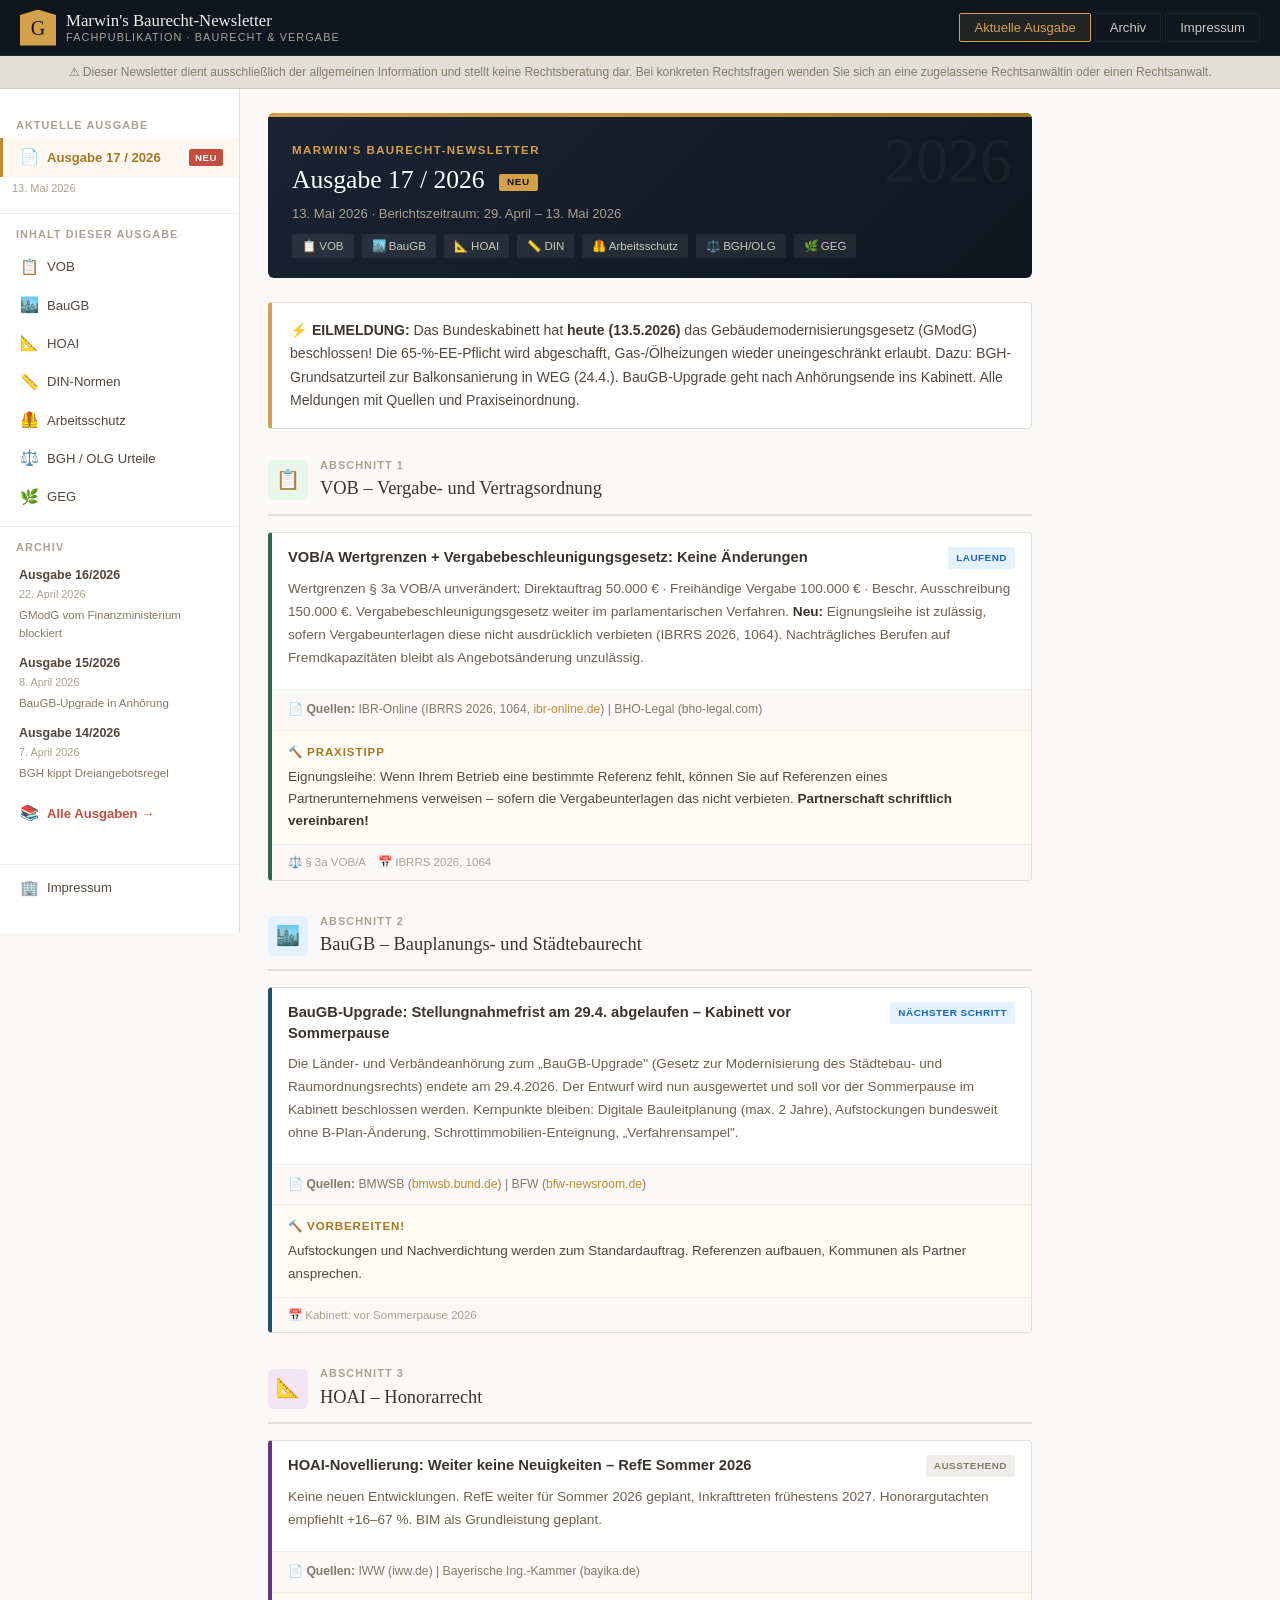
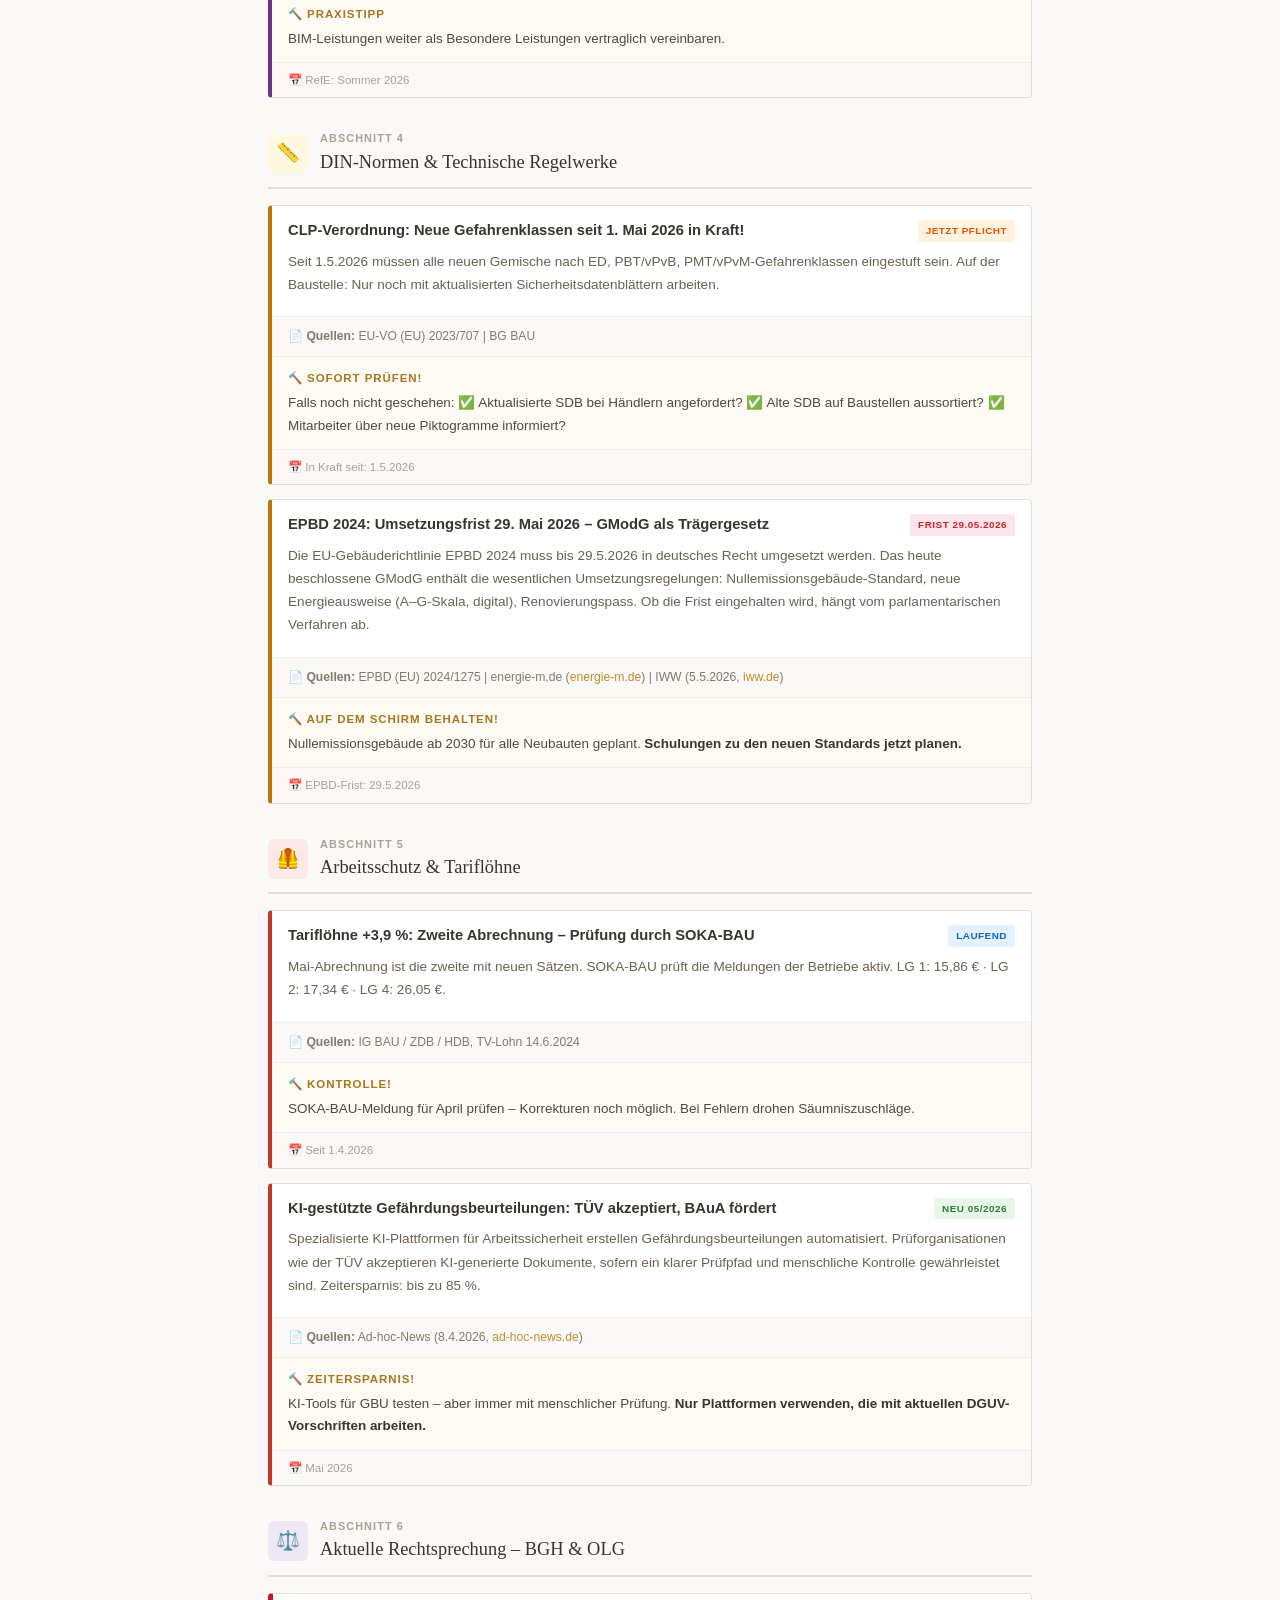
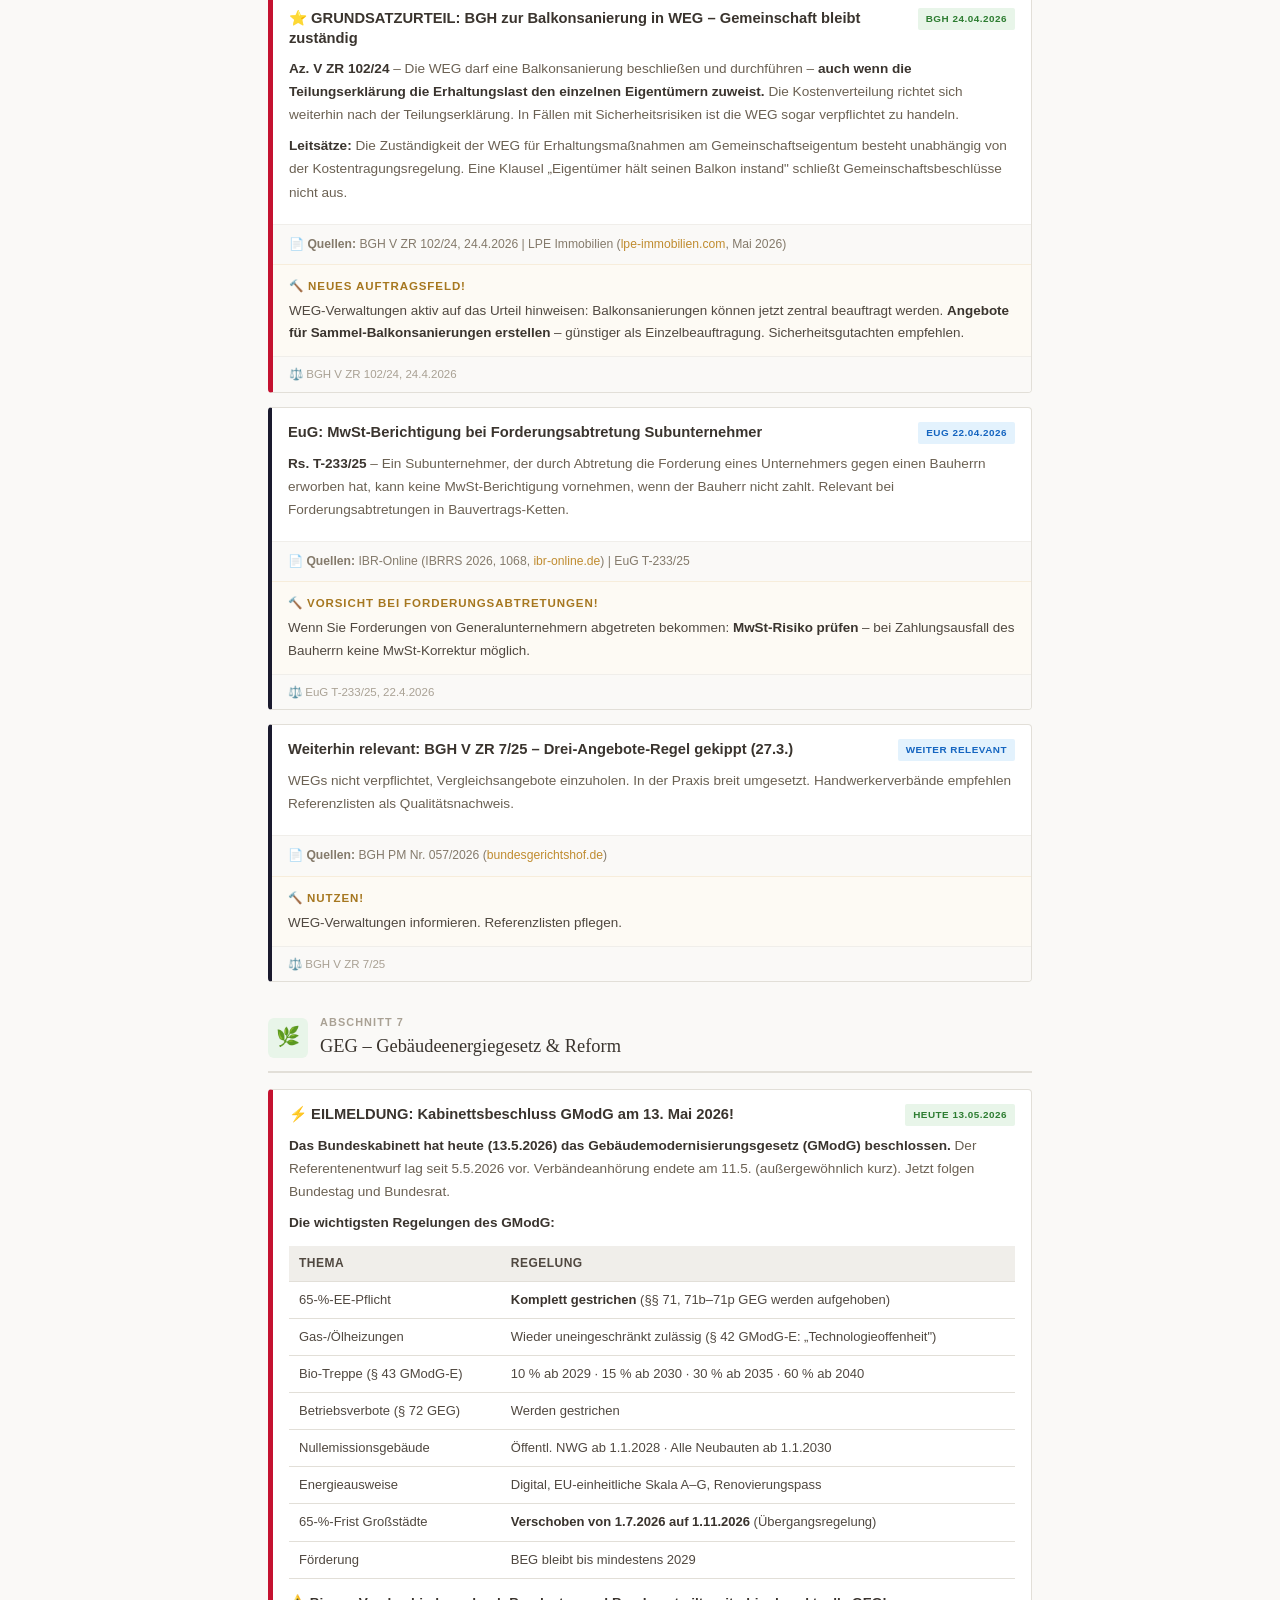
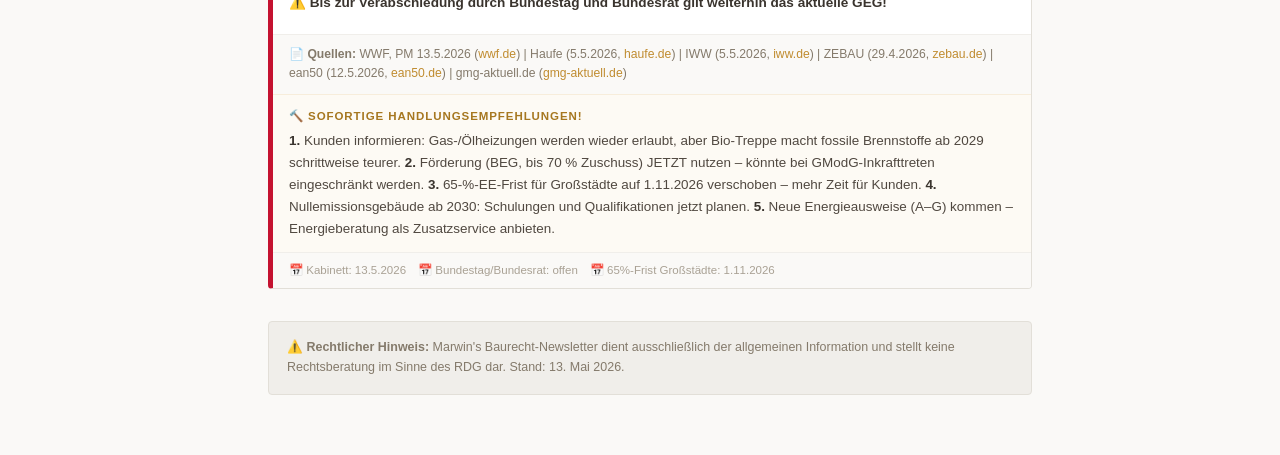
==== commit b8933240: "Update index.html" ====
--- a/index.html
+++ b/index.html
@@ -7,362 +7,217 @@
 <link rel="stylesheet" href="style.css">
 </head>
 <body>
-<header class="topbar">
-  <div class="topbar-logo"><div class="topbar-logo-bar"></div><div class="topbar-logo-text"><strong>Marwin's Baurecht-Newsletter</strong><span>Fachpublikation · Baurecht &amp; Vergabe</span></div></div>
-  <div class="topbar-nav">
-    <button class="topbar-btn aktiv" onclick="zeigePage('aktuell')">Aktuelle Ausgabe</button>
-    <button class="topbar-btn" onclick="zeigePage('archiv')">Archiv</button>
-    <button class="topbar-btn" onclick="zeigePage('impressum')">Impressum</button>
-    <button class="burger" id="burger" onclick="toggleSidebar()"><span></span><span></span><span></span></button>
-  </div>
-</header>
+<header class="topbar"><div class="topbar-logo"><div class="topbar-logo-bar"></div><div class="topbar-logo-text"><strong>Marwin's Baurecht-Newsletter</strong><span>Fachpublikation · Baurecht &amp; Vergabe</span></div></div><div class="topbar-nav"><button class="topbar-btn aktiv" onclick="zeigePage('aktuell')">Aktuelle Ausgabe</button><button class="topbar-btn" onclick="zeigePage('archiv')">Archiv</button><button class="topbar-btn" onclick="zeigePage('impressum')">Impressum</button><button class="burger" id="burger" onclick="toggleSidebar()"><span></span><span></span><span></span></button></div></header>
 <div class="top-disclaimer">⚠ Dieser Newsletter dient ausschließlich der allgemeinen Information und stellt keine Rechtsberatung dar. <span>Bei konkreten Rechtsfragen wenden Sie sich an eine zugelassene Rechtsanwältin oder einen Rechtsanwalt.</span></div>
 <div class="overlay" id="overlay" onclick="toggleSidebar()"></div>
 <div class="layout">
-  <nav class="sidebar" id="sidebar">
-    <div class="sidebar-section"><div class="sidebar-label">Aktuelle Ausgabe</div><div class="nav-item aktiv" onclick="zeigePage('aktuell')"><span class="nav-icon">📄</span>Ausgabe 16 / 2026<span class="nav-badge">NEU</span></div><div style="font-size:11px;color:var(--matt);padding:3px 12px 6px">22. April 2026</div></div>
-    <div class="sidebar-section"><div class="sidebar-label">Inhalt dieser Ausgabe</div>
-      <div class="nav-item" onclick="scrollZu('vob')"><span class="nav-icon">📋</span>VOB</div>
-      <div class="nav-item" onclick="scrollZu('baugb')"><span class="nav-icon">🏙️</span>BauGB</div>
-      <div class="nav-item" onclick="scrollZu('hoai')"><span class="nav-icon">📐</span>HOAI</div>
-      <div class="nav-item" onclick="scrollZu('din')"><span class="nav-icon">📏</span>DIN-Normen</div>
-      <div class="nav-item" onclick="scrollZu('as')"><span class="nav-icon">🦺</span>Arbeitsschutz</div>
-      <div class="nav-item" onclick="scrollZu('urt')"><span class="nav-icon">⚖️</span>BGH / OLG Urteile</div>
-      <div class="nav-item" onclick="scrollZu('geg')"><span class="nav-icon">🌿</span>GEG</div>
-    </div>
-    <div class="sidebar-section" style="flex:1"><div class="sidebar-label">Archiv</div><div id="sidebar-archiv"></div><div class="nav-item" style="color:var(--rot);font-weight:700;margin-top:6px" onclick="zeigePage('archiv')"><span class="nav-icon">📚</span>Alle Ausgaben →</div></div>
-    <div class="sidebar-section"><div class="nav-item" onclick="zeigePage('impressum')"><span class="nav-icon">🏢</span>Impressum</div></div>
-  </nav>
-  <main class="main" id="main-content"></main>
+<nav class="sidebar" id="sidebar">
+  <div class="sidebar-section"><div class="sidebar-label">Aktuelle Ausgabe</div><div class="nav-item aktiv" onclick="zeigePage('aktuell')"><span class="nav-icon">📄</span>Ausgabe 17 / 2026<span class="nav-badge">NEU</span></div><div style="font-size:11px;color:var(--matt);padding:3px 12px 6px">13. Mai 2026</div></div>
+  <div class="sidebar-section"><div class="sidebar-label">Inhalt dieser Ausgabe</div><div class="nav-item" onclick="scrollZu('vob')"><span class="nav-icon">📋</span>VOB</div><div class="nav-item" onclick="scrollZu('baugb')"><span class="nav-icon">🏙️</span>BauGB</div><div class="nav-item" onclick="scrollZu('hoai')"><span class="nav-icon">📐</span>HOAI</div><div class="nav-item" onclick="scrollZu('din')"><span class="nav-icon">📏</span>DIN-Normen</div><div class="nav-item" onclick="scrollZu('as')"><span class="nav-icon">🦺</span>Arbeitsschutz</div><div class="nav-item" onclick="scrollZu('urt')"><span class="nav-icon">⚖️</span>BGH / OLG Urteile</div><div class="nav-item" onclick="scrollZu('geg')"><span class="nav-icon">🌿</span>GEG</div></div>
+  <div class="sidebar-section" style="flex:1"><div class="sidebar-label">Archiv</div><div id="sidebar-archiv"></div><div class="nav-item" style="color:var(--rot);font-weight:700;margin-top:6px" onclick="zeigePage('archiv')"><span class="nav-icon">📚</span>Alle Ausgaben →</div></div>
+  <div class="sidebar-section"><div class="nav-item" onclick="zeigePage('impressum')"><span class="nav-icon">🏢</span>Impressum</div></div>
+</nav>
+<main class="main" id="main-content"></main>
 </div>
 <script>
 const ARCHIV=[
- {nr:'16/2026',datum:'22. April 2026',aktuell:true,themen:['GModG blockiert','BauGB-Upgrade Frist 29.4.','BGH Bauträger-Verjährung','CLP-Frist 1.5.','BAuA UV-Karte','Heizkostenverordnung','EPBD-Frist 29.5.'],highlight:'GModG vom Finanzministerium blockiert · BauGB-Upgrade Frist 29.4. · BGH Bauträger VII ZR 108/24 · CLP-Frist 1.5.'},
- {nr:'15/2026',datum:'8. April 2026',aktuell:false,themen:['BauGB-Upgrade Anhörung','GMG Kabinett April','BGH WEG V ZR 34/25','DIN 4108-7 neu','DGUV V2 Reform','ISO 12100 Update','Tariflöhne +3,9 %'],highlight:'BauGB-Upgrade in Anhörung · GMG Kabinett Mitte April · BGH Technikraum-Eigentum'},
- {nr:'14/2026',datum:'7. April 2026',aktuell:false,themen:['VOB Wertgrenzen','BGH WEG Dreiangebotsregel','Tariflöhne +3,9 %','GEG/GMG Reform','Asbestpflichten','ASR A5.1','CLP-Gemische'],highlight:'BGH kippt Dreiangebotsregel · Tariflöhne +3,9 % ab April · GMG-Verzögerung'}
+ {nr:'17/2026',datum:'13. Mai 2026',aktuell:true,themen:['GModG Kabinettsbeschluss','65%-Pflicht→1.11.','BGH Balkonsanierung','Nullemissionsgebäude 2030','EPBD-Frist 29.5.','Bio-Treppe ab 2029','BauGB-Upgrade Kabinett'],highlight:'⚡ GModG heute im Kabinett beschlossen · BGH: Balkonsanierung WEG · 65%-Pflicht verschoben auf 1.11. · Nullemissionsgebäude ab 2030'},
+ {nr:'16/2026',datum:'22. April 2026',aktuell:false,themen:['GModG blockiert','BauGB-Upgrade Frist 29.4.','BGH Bauträger-Verjährung','CLP-Frist 1.5.','BAuA UV-Karte'],highlight:'GModG vom Finanzministerium blockiert · BauGB-Upgrade Frist 29.4. · BGH Bauträger VII ZR 108/24'},
+ {nr:'15/2026',datum:'8. April 2026',aktuell:false,themen:['BauGB-Upgrade Anhörung','GMG Kabinett April','BGH WEG V ZR 34/25','DIN 4108-7 neu','DGUV V2 Reform'],highlight:'BauGB-Upgrade in Anhörung · GMG Kabinett Mitte April · BGH Technikraum-Eigentum'},
+ {nr:'14/2026',datum:'7. April 2026',aktuell:false,themen:['VOB Wertgrenzen','BGH Dreiangebotsregel','Tariflöhne +3,9 %','Asbestpflichten','ASR A5.1'],highlight:'BGH kippt Dreiangebotsregel · Tariflöhne +3,9 % ab April · GMG-Verzögerung'}
 ];
 
-/* ══════════════════════════════════════════════════════════════
+/* ═══════════════════════════════════════════════════════════════════
+   AUSGABE 17/2026
+   ═══════════════════════════════════════════════════════════════════ */
+function inhalt_17_2026(){return `
+<div class="page-hdr"><div class="page-hdr-accent"></div><div class="page-hdr-yr">2026</div><div class="page-hdr-inner"><div class="page-hdr-kicker">Marwin's Baurecht-Newsletter</div><h1>Ausgabe 17 / 2026 <span class="tag-aktuell">NEU</span></h1><div class="page-hdr-date">13. Mai 2026 · Berichtszeitraum: 29. April – 13. Mai 2026</div><div class="page-hdr-meta"><span>📋 VOB</span><span>🏙️ BauGB</span><span>📐 HOAI</span><span>📏 DIN</span><span>🦺 Arbeitsschutz</span><span>⚖️ BGH/OLG</span><span>🌿 GEG</span></div></div></div>
+<div class="editorial"><strong>⚡ EILMELDUNG:</strong> Das Bundeskabinett hat <strong>heute (13.5.2026)</strong> das Gebäudemodernisierungsgesetz (GModG) beschlossen! Die 65-%-EE-Pflicht wird abgeschafft, Gas-/Ölheizungen wieder uneingeschränkt erlaubt. Dazu: BGH-Grundsatzurteil zur Balkonsanierung in WEG (24.4.). BauGB-Upgrade geht nach Anhörungsende ins Kabinett. Alle Meldungen mit Quellen und Praxiseinordnung.</div>
+
+<div class="section" id="s-vob"><div class="section-hdr"><div class="section-icon ic-vob">📋</div><div><div class="section-nr">Abschnitt 1</div><div class="section-title">VOB – Vergabe- und Vertragsordnung</div></div></div>
+<div class="karte karte-vob"><div class="karte-kopf"><div class="karte-titel">VOB/A Wertgrenzen + Vergabebeschleunigungsgesetz: Keine Änderungen</div><span class="badge b-info">LAUFEND</span></div>
+<div class="karte-body"><p>Wertgrenzen § 3a VOB/A unverändert: Direktauftrag 50.000 € · Freihändige Vergabe 100.000 € · Beschr. Ausschreibung 150.000 €. Vergabebeschleunigungsgesetz weiter im parlamentarischen Verfahren. <strong>Neu:</strong> Eignungsleihe ist zulässig, sofern Vergabeunterlagen diese nicht ausdrücklich verbieten (IBRRS 2026, 1064). Nachträgliches Berufen auf Fremdkapazitäten bleibt als Angebotsänderung unzulässig.</p></div>
+<div class="quelle-box"><strong>📄 Quellen:</strong> IBR-Online (IBRRS 2026, 1064, <a href="https://www.ibr-online.de" target="_blank">ibr-online.de</a>) | BHO-Legal (bho-legal.com)</div>
+<div class="praxis-box"><span class="praxis-label">🔨 Praxistipp</span>Eignungsleihe: Wenn Ihrem Betrieb eine bestimmte Referenz fehlt, können Sie auf Referenzen eines Partnerunternehmens verweisen – sofern die Vergabeunterlagen das nicht verbieten. <strong>Partnerschaft schriftlich vereinbaren!</strong></div>
+<div class="karte-fuss"><span>⚖️ § 3a VOB/A</span><span>📅 IBRRS 2026, 1064</span></div></div></div>
+
+<div class="section" id="s-baugb"><div class="section-hdr"><div class="section-icon ic-baugb">🏙️</div><div><div class="section-nr">Abschnitt 2</div><div class="section-title">BauGB – Bauplanungs- und Städtebaurecht</div></div></div>
+<div class="karte karte-baugb"><div class="karte-kopf"><div class="karte-titel">BauGB-Upgrade: Stellungnahmefrist am 29.4. abgelaufen – Kabinett vor Sommerpause</div><span class="badge b-info">NÄCHSTER SCHRITT</span></div>
+<div class="karte-body"><p>Die Länder- und Verbändeanhörung zum „BauGB-Upgrade" (Gesetz zur Modernisierung des Städtebau- und Raumordnungsrechts) endete am 29.4.2026. Der Entwurf wird nun ausgewertet und soll vor der Sommerpause im Kabinett beschlossen werden. Kernpunkte bleiben: Digitale Bauleitplanung (max. 2 Jahre), Aufstockungen bundesweit ohne B-Plan-Änderung, Schrottimmobilien-Enteignung, „Verfahrensampel".</p></div>
+<div class="quelle-box"><strong>📄 Quellen:</strong> BMWSB (<a href="https://www.bmwsb.bund.de/SharedDocs/gesetzgebungsverfahren/DE/baugb-upgrade/baugb-upgrade.html" target="_blank">bmwsb.bund.de</a>) | BFW (<a href="https://www.bfw-newsroom.de/baugb-novelle-vereinfachung-und-beschleunigung-mit-grenzen-ein-ueberblick/" target="_blank">bfw-newsroom.de</a>)</div>
+<div class="praxis-box"><span class="praxis-label">🔨 Vorbereiten!</span>Aufstockungen und Nachverdichtung werden zum Standardauftrag. Referenzen aufbauen, Kommunen als Partner ansprechen.</div>
+<div class="karte-fuss"><span>📅 Kabinett: vor Sommerpause 2026</span></div></div></div>
+
+<div class="section" id="s-hoai"><div class="section-hdr"><div class="section-icon ic-hoai">📐</div><div><div class="section-nr">Abschnitt 3</div><div class="section-title">HOAI – Honorarrecht</div></div></div>
+<div class="karte karte-hoai"><div class="karte-kopf"><div class="karte-titel">HOAI-Novellierung: Weiter keine Neuigkeiten – RefE Sommer 2026</div><span class="badge b-pend">AUSSTEHEND</span></div>
+<div class="karte-body"><p>Keine neuen Entwicklungen. RefE weiter für Sommer 2026 geplant, Inkrafttreten frühestens 2027. Honorargutachten empfiehlt +16–67 %. BIM als Grundleistung geplant.</p></div>
+<div class="quelle-box"><strong>📄 Quellen:</strong> IWW (iww.de) | Bayerische Ing.-Kammer (bayika.de)</div>
+<div class="praxis-box"><span class="praxis-label">🔨 Praxistipp</span>BIM-Leistungen weiter als Besondere Leistungen vertraglich vereinbaren.</div>
+<div class="karte-fuss"><span>📅 RefE: Sommer 2026</span></div></div></div>
+
+<div class="section" id="s-din"><div class="section-hdr"><div class="section-icon ic-din">📏</div><div><div class="section-nr">Abschnitt 4</div><div class="section-title">DIN-Normen &amp; Technische Regelwerke</div></div></div>
+<div class="karte karte-din"><div class="karte-kopf"><div class="karte-titel">CLP-Verordnung: Neue Gefahrenklassen seit 1. Mai 2026 in Kraft!</div><span class="badge b-hot">JETZT PFLICHT</span></div>
+<div class="karte-body"><p>Seit 1.5.2026 müssen alle neuen Gemische nach ED, PBT/vPvB, PMT/vPvM-Gefahrenklassen eingestuft sein. Auf der Baustelle: Nur noch mit aktualisierten Sicherheitsdatenblättern arbeiten.</p></div>
+<div class="quelle-box"><strong>📄 Quellen:</strong> EU-VO (EU) 2023/707 | BG BAU</div>
+<div class="praxis-box"><span class="praxis-label">🔨 Sofort prüfen!</span>Falls noch nicht geschehen: ✅ Aktualisierte SDB bei Händlern angefordert? ✅ Alte SDB auf Baustellen aussortiert? ✅ Mitarbeiter über neue Piktogramme informiert?</div>
+<div class="karte-fuss"><span>📅 In Kraft seit: 1.5.2026</span></div></div>
+<div class="karte karte-din"><div class="karte-kopf"><div class="karte-titel">EPBD 2024: Umsetzungsfrist 29. Mai 2026 – GModG als Trägergesetz</div><span class="badge b-frist">FRIST 29.05.2026</span></div>
+<div class="karte-body"><p>Die EU-Gebäuderichtlinie EPBD 2024 muss bis 29.5.2026 in deutsches Recht umgesetzt werden. Das heute beschlossene GModG enthält die wesentlichen Umsetzungsregelungen: Nullemissionsgebäude-Standard, neue Energieausweise (A–G-Skala, digital), Renovierungspass. Ob die Frist eingehalten wird, hängt vom parlamentarischen Verfahren ab.</p></div>
+<div class="quelle-box"><strong>📄 Quellen:</strong> EPBD (EU) 2024/1275 | energie-m.de (<a href="https://energie-m.de/info/gmodg-2026.html" target="_blank">energie-m.de</a>) | IWW (5.5.2026, <a href="https://www.iww.de/pbp/architektenrecht/gebaeudemodernisierungsgesetz-referentenentwurf-zum-gebaeudemodernisierungsgesetz-liegt-vor-das-sind-die-fuer-planungsbueros-wichtigsten-neuerungen-n173832" target="_blank">iww.de</a>)</div>
+<div class="praxis-box"><span class="praxis-label">🔨 Auf dem Schirm behalten!</span>Nullemissionsgebäude ab 2030 für alle Neubauten geplant. <strong>Schulungen zu den neuen Standards jetzt planen.</strong></div>
+<div class="karte-fuss"><span>📅 EPBD-Frist: 29.5.2026</span></div></div></div>
+
+<div class="section" id="s-as"><div class="section-hdr"><div class="section-icon ic-as">🦺</div><div><div class="section-nr">Abschnitt 5</div><div class="section-title">Arbeitsschutz &amp; Tariflöhne</div></div></div>
+<div class="karte karte-as"><div class="karte-kopf"><div class="karte-titel">Tariflöhne +3,9 %: Zweite Abrechnung – Prüfung durch SOKA-BAU</div><span class="badge b-info">LAUFEND</span></div>
+<div class="karte-body"><p>Mai-Abrechnung ist die zweite mit neuen Sätzen. SOKA-BAU prüft die Meldungen der Betriebe aktiv. LG 1: 15,86 € · LG 2: 17,34 € · LG 4: 26,05 €.</p></div>
+<div class="quelle-box"><strong>📄 Quellen:</strong> IG BAU / ZDB / HDB, TV-Lohn 14.6.2024</div>
+<div class="praxis-box"><span class="praxis-label">🔨 Kontrolle!</span>SOKA-BAU-Meldung für April prüfen – Korrekturen noch möglich. Bei Fehlern drohen Säumniszuschläge.</div>
+<div class="karte-fuss"><span>📅 Seit 1.4.2026</span></div></div>
+<div class="karte karte-as"><div class="karte-kopf"><div class="karte-titel">KI-gestützte Gefährdungsbeurteilungen: TÜV akzeptiert, BAuA fördert</div><span class="badge b-neu">NEU 05/2026</span></div>
+<div class="karte-body"><p>Spezialisierte KI-Plattformen für Arbeitssicherheit erstellen Gefährdungsbeurteilungen automatisiert. Prüforganisationen wie der TÜV akzeptieren KI-generierte Dokumente, sofern ein klarer Prüfpfad und menschliche Kontrolle gewährleistet sind. Zeitersparnis: bis zu 85 %.</p></div>
+<div class="quelle-box"><strong>📄 Quellen:</strong> Ad-hoc-News (8.4.2026, <a href="https://www.ad-hoc-news.de/boerse/news/ueberblick/baustellen-sicherheit-2026-neue-regeln-fuer-bagger-und-co/69100349" target="_blank">ad-hoc-news.de</a>)</div>
+<div class="praxis-box"><span class="praxis-label">🔨 Zeitersparnis!</span>KI-Tools für GBU testen – aber immer mit menschlicher Prüfung. <strong>Nur Plattformen verwenden, die mit aktuellen DGUV-Vorschriften arbeiten.</strong></div>
+<div class="karte-fuss"><span>📅 Mai 2026</span></div></div></div>
+
+<div class="section" id="s-urt"><div class="section-hdr"><div class="section-icon ic-urt">⚖️</div><div><div class="section-nr">Abschnitt 6</div><div class="section-title">Aktuelle Rechtsprechung – BGH &amp; OLG</div></div></div>
+<div class="karte karte-urt" style="border-left-color:#C41230;border-left-width:5px"><div class="karte-kopf"><div class="karte-titel">⭐ GRUNDSATZURTEIL: BGH zur Balkonsanierung in WEG – Gemeinschaft bleibt zuständig</div><span class="badge b-neu">BGH 24.04.2026</span></div>
+<div class="karte-body"><p><strong>Az. V ZR 102/24</strong> – Die WEG darf eine Balkonsanierung beschließen und durchführen – <strong>auch wenn die Teilungserklärung die Erhaltungslast den einzelnen Eigentümern zuweist.</strong> Die Kostenverteilung richtet sich weiterhin nach der Teilungserklärung. In Fällen mit Sicherheitsrisiken ist die WEG sogar verpflichtet zu handeln.</p>
+<p><strong>Leitsätze:</strong> Die Zuständigkeit der WEG für Erhaltungsmaßnahmen am Gemeinschaftseigentum besteht unabhängig von der Kostentragungsregelung. Eine Klausel „Eigentümer hält seinen Balkon instand" schließt Gemeinschaftsbeschlüsse nicht aus.</p></div>
+<div class="quelle-box"><strong>📄 Quellen:</strong> BGH V ZR 102/24, 24.4.2026 | LPE Immobilien (<a href="https://lpe-immobilien.com/weg-ratgeber/bgh-urteil-balkonsanierung/" target="_blank">lpe-immobilien.com</a>, Mai 2026)</div>
+<div class="praxis-box"><span class="praxis-label">🔨 Neues Auftragsfeld!</span>WEG-Verwaltungen aktiv auf das Urteil hinweisen: Balkonsanierungen können jetzt zentral beauftragt werden. <strong>Angebote für Sammel-Balkonsanierungen erstellen</strong> – günstiger als Einzelbeauftragung. Sicherheitsgutachten empfehlen.</div>
+<div class="karte-fuss"><span>⚖️ BGH V ZR 102/24, 24.4.2026</span></div></div>
+<div class="karte karte-urt"><div class="karte-kopf"><div class="karte-titel">EuG: MwSt-Berichtigung bei Forderungsabtretung Subunternehmer</div><span class="badge b-info">EuG 22.04.2026</span></div>
+<div class="karte-body"><p><strong>Rs. T-233/25</strong> – Ein Subunternehmer, der durch Abtretung die Forderung eines Unternehmers gegen einen Bauherrn erworben hat, kann keine MwSt-Berichtigung vornehmen, wenn der Bauherr nicht zahlt. Relevant bei Forderungsabtretungen in Bauvertrags-Ketten.</p></div>
+<div class="quelle-box"><strong>📄 Quellen:</strong> IBR-Online (IBRRS 2026, 1068, <a href="https://www.ibr-online.de" target="_blank">ibr-online.de</a>) | EuG T-233/25</div>
+<div class="praxis-box"><span class="praxis-label">🔨 Vorsicht bei Forderungsabtretungen!</span>Wenn Sie Forderungen von Generalunternehmern abgetreten bekommen: <strong>MwSt-Risiko prüfen</strong> – bei Zahlungsausfall des Bauherrn keine MwSt-Korrektur möglich.</div>
+<div class="karte-fuss"><span>⚖️ EuG T-233/25, 22.4.2026</span></div></div>
+<div class="karte karte-urt"><div class="karte-kopf"><div class="karte-titel">Weiterhin relevant: BGH V ZR 7/25 – Drei-Angebote-Regel gekippt (27.3.)</div><span class="badge b-info">WEITER RELEVANT</span></div>
+<div class="karte-body"><p>WEGs nicht verpflichtet, Vergleichsangebote einzuholen. In der Praxis breit umgesetzt. Handwerkerverbände empfehlen Referenzlisten als Qualitätsnachweis.</p></div>
+<div class="quelle-box"><strong>📄 Quellen:</strong> BGH PM Nr. 057/2026 (<a href="https://www.bundesgerichtshof.de/SharedDocs/Pressemitteilungen/DE/2026/2026057.html" target="_blank">bundesgerichtshof.de</a>)</div>
+<div class="praxis-box"><span class="praxis-label">🔨 Nutzen!</span>WEG-Verwaltungen informieren. Referenzlisten pflegen.</div>
+<div class="karte-fuss"><span>⚖️ BGH V ZR 7/25</span></div></div></div>
+
+<div class="section" id="s-geg"><div class="section-hdr"><div class="section-icon ic-geg">🌿</div><div><div class="section-nr">Abschnitt 7</div><div class="section-title">GEG – Gebäudeenergiegesetz &amp; Reform</div></div></div>
+<div class="karte karte-geg" style="border-left-width:5px;border-left-color:#C41230"><div class="karte-kopf"><div class="karte-titel">⚡ EILMELDUNG: Kabinettsbeschluss GModG am 13. Mai 2026!</div><span class="badge b-neu">HEUTE 13.05.2026</span></div>
+<div class="karte-body">
+<p><strong>Das Bundeskabinett hat heute (13.5.2026) das Gebäudemodernisierungsgesetz (GModG) beschlossen.</strong> Der Referentenentwurf lag seit 5.5.2026 vor. Verbändeanhörung endete am 11.5. (außergewöhnlich kurz). Jetzt folgen Bundestag und Bundesrat.</p>
+<p><strong>Die wichtigsten Regelungen des GModG:</strong></p>
+<table><tr><th>Thema</th><th>Regelung</th></tr>
+<tr><td>65-%-EE-Pflicht</td><td><strong>Komplett gestrichen</strong> (§§ 71, 71b–71p GEG werden aufgehoben)</td></tr>
+<tr><td>Gas-/Ölheizungen</td><td>Wieder uneingeschränkt zulässig (§ 42 GModG-E: „Technologieoffenheit")</td></tr>
+<tr><td>Bio-Treppe (§ 43 GModG-E)</td><td>10 % ab 2029 · 15 % ab 2030 · 30 % ab 2035 · 60 % ab 2040</td></tr>
+<tr><td>Betriebsverbote (§ 72 GEG)</td><td>Werden gestrichen</td></tr>
+<tr><td>Nullemissionsgebäude</td><td>Öffentl. NWG ab 1.1.2028 · Alle Neubauten ab 1.1.2030</td></tr>
+<tr><td>Energieausweise</td><td>Digital, EU-einheitliche Skala A–G, Renovierungspass</td></tr>
+<tr><td>65-%-Frist Großstädte</td><td><strong>Verschoben von 1.7.2026 auf 1.11.2026</strong> (Übergangsregelung)</td></tr>
+<tr><td>Förderung</td><td>BEG bleibt bis mindestens 2029</td></tr></table>
+<p><strong>⚠️ Bis zur Verabschiedung durch Bundestag und Bundesrat gilt weiterhin das aktuelle GEG!</strong></p></div>
+<div class="quelle-box"><strong>📄 Quellen:</strong> WWF, PM 13.5.2026 (<a href="https://www.wwf.de/2026/mai/kabinettsbeschluesse-zum-stromvkg-und-gmodg" target="_blank">wwf.de</a>) | Haufe (5.5.2026, <a href="https://www.haufe.de/immobilien/wirtschaft-politik/gebaeudemodernisierungsgesetz-gmg_84342_683694.html" target="_blank">haufe.de</a>) | IWW (5.5.2026, <a href="https://www.iww.de/pbp/architektenrecht/gebaeudemodernisierungsgesetz-referentenentwurf-zum-gebaeudemodernisierungsgesetz-liegt-vor-das-sind-die-fuer-planungsbueros-wichtigsten-neuerungen-n173832" target="_blank">iww.de</a>) | ZEBAU (29.4.2026, <a href="https://zebau.de/gebaeudeenergiegesetz-geg-wird-zum-gebaeudemodernisierungsgesetz-gmg" target="_blank">zebau.de</a>) | ean50 (12.5.2026, <a href="https://www.ean50.de/allgemein/gebaeudemodernisierungsgesetz-2026/" target="_blank">ean50.de</a>) | gmg-aktuell.de (<a href="https://gmg-aktuell.de/vorlaeufiger-zeitplan-gmg/" target="_blank">gmg-aktuell.de</a>)</div>
+<div class="praxis-box"><span class="praxis-label">🔨 Sofortige Handlungsempfehlungen!</span><strong>1.</strong> Kunden informieren: Gas-/Ölheizungen werden wieder erlaubt, aber Bio-Treppe macht fossile Brennstoffe ab 2029 schrittweise teurer. <strong>2.</strong> Förderung (BEG, bis 70 % Zuschuss) JETZT nutzen – könnte bei GModG-Inkrafttreten eingeschränkt werden. <strong>3.</strong> 65-%-EE-Frist für Großstädte auf 1.11.2026 verschoben – mehr Zeit für Kunden. <strong>4.</strong> Nullemissionsgebäude ab 2030: Schulungen und Qualifikationen jetzt planen. <strong>5.</strong> Neue Energieausweise (A–G) kommen – Energieberatung als Zusatzservice anbieten.</div>
+<div class="karte-fuss"><span>📅 Kabinett: 13.5.2026</span><span>📅 Bundestag/Bundesrat: offen</span><span>📅 65%-Frist Großstädte: 1.11.2026</span></div></div></div>
+
+<div class="disclaimer"><strong>⚠️ Rechtlicher Hinweis:</strong> Marwin's Baurecht-Newsletter dient ausschließlich der allgemeinen Information und stellt keine Rechtsberatung im Sinne des RDG dar. Stand: 13. Mai 2026.</div>`;}
+
+/* ═══════════════════════════════════════════════════════════════════
    AUSGABE 16/2026 – VOLLTEXT
-   ══════════════════════════════════════════════════════════════ */
+   ═══════════════════════════════════════════════════════════════════ */
 function inhalt_16_2026(){return `
-<div class="page-hdr"><div class="page-hdr-accent"></div><div class="page-hdr-yr">2026</div><div class="page-hdr-inner">
-<div class="page-hdr-kicker">Marwin's Baurecht-Newsletter</div>
-<h1>Ausgabe 16 / 2026 <span class="tag-aktuell">NEU</span></h1>
-<div class="page-hdr-date">22. April 2026 · Berichtszeitraum: 8. – 22. April 2026</div>
-<div class="page-hdr-meta"><span>📋 VOB</span><span>🏙️ BauGB</span><span>📐 HOAI</span><span>📏 DIN</span><span>🦺 Arbeitsschutz</span><span>⚖️ BGH/OLG</span><span>🌿 GEG</span></div></div></div>
-<div class="editorial"><strong>Zur aktuellen Ausgabe:</strong> Das Finanzministerium blockiert das Gebäudemodernisierungsgesetz (jetzt „GModG") – Kabinett frühestens Ende April. Beim BauGB-Upgrade endet die Stellungnahmefrist am 29. April. Die CLP-Frist für neue Gefahrenklassen läuft am 1. Mai ab. Der BGH klärt Verjährungsbeginn bei Bauträgerverträgen. Die BAuA gibt eine UV-Schutz-Karte für Baustellenarbeiter heraus.</div>
-
-<div class="section" id="s-vob"><div class="section-hdr"><div class="section-icon ic-vob">📋</div><div><div class="section-nr">Abschnitt 1</div><div class="section-title">VOB – Vergabe- und Vertragsordnung</div></div></div>
-<div class="karte karte-vob"><div class="karte-kopf"><div class="karte-titel">100 Jahre VOB 2026: Wertgrenzen § 3a VOB/A im Praxisbetrieb</div><span class="badge b-info">LAUFEND</span></div>
-<div class="karte-body"><p>Seit 1.1.2026 gelten unbefristet die neuen Vergabewertgrenzen (BAnz AT 16.12.2025 B7). Keine Änderungen im Berichtszeitraum.</p>
-<table><tr><th>Vergabeart</th><th>Wertgrenze netto</th></tr><tr><td>Direktauftrag</td><td><strong>50.000 €</strong></td></tr><tr><td>Freihändige Vergabe</td><td><strong>100.000 €</strong></td></tr><tr><td>Beschr. Ausschreibung o. Tw.</td><td><strong>150.000 €</strong></td></tr></table>
-<p>Vergabebeschleunigungsgesetz weiter im parlamentarischen Verfahren. Vergabesachen seit 1.1.2026 bei Landgerichten unabhängig vom Streitwert.</p></div>
-<div class="quelle-box"><strong>📄 Quellen:</strong> BHO-Legal (7.1.2026, <a href="https://www.bho-legal.com/2026-neue-wertgrenzen-uvgo-bund-vob-a-eu-neue-zustandigkeit-der-landgerichte-unterschwelle-sekundarrechtsschutz/" target="_blank">bho-legal.com</a>) | CMS (21.1.2026, <a href="https://cms.law/de/deu/legal-updates/neue-eu-schwellenwerte-und-nationale-anpassungen-ab-dem-1.-januar-2026" target="_blank">cms.law</a>)</div>
-<div class="praxis-box"><span class="praxis-label">🔨 Was bedeutet das für Ihren Betrieb?</span>Öffentliche Auftraggeber können Sie bis 50.000 € netto direkt beauftragen. Kommunale Auftraggeber aktiv ansprechen.</div>
-<div class="karte-fuss"><span>📅 In Kraft: 1.1.2026</span><span>⚖️ § 3a VOB/A</span></div></div></div>
-
-<div class="section" id="s-baugb"><div class="section-hdr"><div class="section-icon ic-baugb">🏙️</div><div><div class="section-nr">Abschnitt 2</div><div class="section-title">BauGB – Bauplanungs- und Städtebaurecht</div></div></div>
-<div class="karte karte-baugb" style="border-left-width:5px"><div class="karte-kopf"><div class="karte-titel">⭐ BauGB-Upgrade: Stellungnahmefrist endet 29. April 2026!</div><span class="badge b-frist">FRIST 29.04.2026</span></div>
-<div class="karte-body"><p>Der Referentenentwurf (BauGB-Upgrade) befindet sich seit 1.4.2026 in der Länder- und Verbändeanhörung. <strong>Stellungnahmefrist: 29. April 2026.</strong> Kabinettsbeschluss vor der Sommerpause.</p>
-<table><tr><th>Thema</th><th>Inhalt</th></tr><tr><td>Digitale Bauleitplanung</td><td>Ausschließlich digitale Verfahren; „Verfahrensampel"; max. 2 Jahre für B-Plan</td></tr><tr><td>Vorrang Wohnungsbau</td><td>„Überragendes öffentliches Interesse" in angespannten Märkten</td></tr><tr><td>Aufstockungen</td><td>Bundesweit ohne B-Plan-Änderung (§ 31 Abs. 3 BauGB)</td></tr><tr><td>Schrottimmobilien</td><td>Enteignungsmöglichkeit; erweiterte Vorkaufsrechte</td></tr><tr><td>Serielles Bauen</td><td>Einheitlicher Vollgeschossbegriff</td></tr><tr><td>Präklusion</td><td>Verspätete Stellungnahmen ausschließbar</td></tr></table></div>
-<div class="quelle-box"><strong>📄 Quellen:</strong> BMWSB RefE (1.4.2026, <a href="https://www.bmwsb.bund.de/SharedDocs/gesetzgebungsverfahren/DE/baugb-upgrade/baugb-upgrade.html" target="_blank">bmwsb.bund.de</a>) | BFW (<a href="https://www.bfw-newsroom.de/baugb-novelle-vereinfachung-und-beschleunigung-mit-grenzen-ein-ueberblick/" target="_blank">bfw-newsroom.de</a>) | Prometheus Recht (<a href="https://www.prometheus-recht.de/baugb-upgrade/" target="_blank">prometheus-recht.de</a>)</div>
-<div class="praxis-box"><span class="praxis-label">🔨 Große Chancen!</span><strong>Aufstockungen bundesweit ohne B-Plan-Änderung</strong> = neues Auftragssegment. Über Verband/IHK bis 29.4. Stellungnahme einbringen!</div>
-<div class="karte-fuss"><span>📅 Frist: 29.4.2026</span><span>📅 Kabinett: vor Sommerpause</span></div></div></div>
-
-<div class="section" id="s-hoai"><div class="section-hdr"><div class="section-icon ic-hoai">📐</div><div><div class="section-nr">Abschnitt 3</div><div class="section-title">HOAI – Honorarrecht</div></div></div>
-<div class="karte karte-hoai"><div class="karte-kopf"><div class="karte-titel">HOAI-Novellierung: Keine Neuigkeiten – RefE weiter für Sommer 2026</div><span class="badge b-pend">AUSSTEHEND</span></div>
-<div class="karte-body"><p>Referentenentwurf weiter für Sommer 2026 geplant, Inkrafttreten frühestens Anfang 2027. Honorargutachten empfiehlt Erhöhungen von 16–67 % (Objektplanung) bzw. 26–76 % (TGA). HOAI 2021 gilt weiter.</p></div>
-<div class="quelle-box"><strong>📄 Quellen:</strong> Bayerische Ing.-Kammer (<a href="https://www.bayika.de/de/aktuelles/meldungen/2025-06-16_HOAI-Aktueller-Stand-der-Novellierung.php" target="_blank">bayika.de</a>) | IWW (24.12.2025, <a href="https://www.iww.de/pbp/honorargestaltung/hoai-2026-aho-veranstaltung-ernuechtert-neue-hoai-hat-bei-bundesministerien-keine-prioritaet-f169582" target="_blank">iww.de</a>)</div>
-<div class="praxis-box"><span class="praxis-label">🔨 Praxistipp</span>BIM-/Nachhaltigkeitsleistungen weiter als Besondere Leistungen vereinbaren. Angemessenheitsprüfung bei öffentlichen Planungsaufträgen beachten.</div>
-<div class="karte-fuss"><span>📅 RefE: Sommer 2026</span><span>📅 Inkrafttreten: frühestens 2027</span></div></div></div>
-
-<div class="section" id="s-din"><div class="section-hdr"><div class="section-icon ic-din">📏</div><div><div class="section-nr">Abschnitt 4</div><div class="section-title">DIN-Normen &amp; Technische Regelwerke</div></div></div>
-<div class="karte karte-din" style="border-left-width:5px"><div class="karte-kopf"><div class="karte-titel">⚠️ CLP-Verordnung: Neue Gefahrenklassen – Frist 1. Mai 2026!</div><span class="badge b-frist">FRIST 01.05.2026</span></div>
-<div class="karte-body"><p><strong>In 9 Tagen Pflicht!</strong> Ab 1.5.2026 müssen neue Gemische nach drei neuen Gefahrenklassen (ED, PBT/vPvB, PMT/vPvM) eingestuft sein. Auf Baustellen: Lacke, Kleber, Fugenmassen, Beizprodukte, Betonzusätze, Reiniger.</p></div>
-<div class="quelle-box"><strong>📄 Quellen:</strong> EU-VO (EU) 2023/707 | BG BAU (<a href="https://www.arbeitsschutzdigital.de" target="_blank">arbeitsschutzdigital.de</a>)</div>
-<div class="praxis-box"><span class="praxis-label">🔨 SOFORT!</span>✅ Aktualisierte SDB vom Händler anfordern ✅ SDB-Ordner auf Baustellen prüfen ✅ Mitarbeiter über neue Piktogramme informieren</div>
-<div class="karte-fuss"><span>📅 Pflicht: ab 1.5.2026</span><span>⚖️ CLP-VO, Del. VO (EU) 2023/707</span></div></div>
-<div class="karte karte-din"><div class="karte-kopf"><div class="karte-titel">Heizkostenverordnung: Frist 31.12.2026 für fernablesbare Messgeräte</div><span class="badge b-frist">FRIST 31.12.2026</span></div>
-<div class="karte-body"><p>Alle Wohnungen mit zentraler Wärmeversorgung müssen bis 31.12.2026 fernablesbare Messgeräte haben. Zusätzliches Auftragspotential bei Nachrüstung.</p></div>
-<div class="quelle-box"><strong>📄 Quellen:</strong> Forum Verlag (9.4.2026, <a href="https://www.forum-verlag.com/fachwissen/bau-und-gebaeudemanagement/gebaeudemodernisierungsgesetz-neues-heizungsgesetz/" target="_blank">forum-verlag.com</a>) | HeizkostenV § 5</div>
-<div class="praxis-box"><span class="praxis-label">🔨 Auftragspotential!</span>Vermietende Kunden proaktiv ansprechen – viele kennen die Frist noch nicht.</div>
-<div class="karte-fuss"><span>📅 Frist: 31.12.2026</span></div></div>
-<div class="karte karte-din"><div class="karte-kopf"><div class="karte-titel">BAuA: UV-Schutz-Karte für Außenarbeiter – April 2026</div><span class="badge b-neu">NEU 04/2026</span></div>
-<div class="karte-body"><p>BAuA hat portable UV-Index-Karte herausgegeben. Ab UV-Index 3: verbindliche Schutzmaßnahmen (Sonnencreme, Kopfbedeckung, Pausen im Schatten).</p></div>
-<div class="quelle-box"><strong>📄 Quellen:</strong> BAuA / Ad-hoc-News (8.4.2026, <a href="https://www.ad-hoc-news.de/boerse/news/ueberblick/baustellen-sicherheit-2026-neue-regeln-fuer-bagger-und-co/69100349" target="_blank">ad-hoc-news.de</a>)</div>
-<div class="praxis-box"><span class="praxis-label">🔨 Sommerbaustelle!</span>Sonnencreme LSF 50+ und Nackenschutz für Helme ins Baustellenequipment aufnehmen. Pausenzeiten bei UV-Index &gt;5 anpassen.</div>
-<div class="karte-fuss"><span>📅 April 2026</span></div></div></div>
-
-<div class="section" id="s-as"><div class="section-hdr"><div class="section-icon ic-as">🦺</div><div><div class="section-nr">Abschnitt 5</div><div class="section-title">Arbeitsschutz &amp; Tariflöhne</div></div></div>
-<div class="karte karte-as"><div class="karte-kopf"><div class="karte-titel">Tariflöhne +3,9 %: Erste Abrechnungen mit neuen Sätzen</div><span class="badge b-info">LAUFEND</span></div>
-<div class="karte-body"><p>Neue Tariflöhne gelten seit 1. April. LG 1: 15,86 €/Std. · LG 2: 17,34 € · LG 4: 26,05 €. April-Abrechnungen müssen die neuen Sätze enthalten.</p></div>
-<div class="quelle-box"><strong>📄 Quellen:</strong> IG BAU / ZDB / HDB, TV-Lohn 14.6.2024</div>
-<div class="praxis-box"><span class="praxis-label">🔨 Nochmals prüfen!</span>✅ April-Abrechnung korrekt? ✅ Kalkulationssoftware umgestellt? ✅ SOKA-BAU-Meldung angepasst?</div>
-<div class="karte-fuss"><span>📅 Seit 1.4.2026</span></div></div>
-<div class="karte karte-as"><div class="karte-kopf"><div class="karte-titel">Arbeitsschutzkontrollen: 5 %-Quote + digitale Unterweisungen anerkannt</div><span class="badge b-info">LAUFEND</span></div>
-<div class="karte-body"><p>Verbindliche 5 %-Kontrollquote wird umgesetzt. Digitale Unterweisungen und E-Learning seit 2026 offiziell anerkannt – sofern Praxisanteile persönlich und Verständnis geprüft wird. Mehrsprachige Module als Best Practice.</p></div>
-<div class="quelle-box"><strong>📄 Quellen:</strong> Ad-hoc-News (21.4.2026, <a href="https://www.ad-hoc-news.de/boerse/news/ueberblick/arbeitsschutz-2026-digitalisierung-trifft-auf-neue-regeln/69223720" target="_blank">ad-hoc-news.de</a>)</div>
-<div class="praxis-box"><span class="praxis-label">🔨 Digital unterweisen!</span>E-Learning für Standardthemen einsetzen. Mehrsprachig = Pflicht bei internationalen Teams. Dokumentation revisionssicher aufbewahren!</div>
-<div class="karte-fuss"><span>📅 Seit 2026</span><span>⚖️ ArbSchKontrollG</span></div></div></div>
-
-<div class="section" id="s-urt"><div class="section-hdr"><div class="section-icon ic-urt">⚖️</div><div><div class="section-nr">Abschnitt 6</div><div class="section-title">Aktuelle Rechtsprechung – BGH &amp; OLG</div></div></div>
-<div class="karte karte-urt" style="border-left-color:#C41230;border-left-width:5px"><div class="karte-kopf"><div class="karte-titel">⭐ BGH: Verjährungsbeginn bei Bauträgerverträgen</div><span class="badge b-neu">BGH 27.03.2026</span></div>
-<div class="karte-body"><p><strong>Az. VII ZR 108/24</strong> – Der VII. Bausenat entschied: Abnahme durch Sachverständigen kann Verjährungslauf auslösen. Praxisrelevant für alle Nachunternehmer von Bauträgern.</p></div>
-<div class="quelle-box"><strong>📄 Quellen:</strong> Dr. Oliver Elzer (<a href="https://www.oliverelzer.de/bgh-und-weg/" target="_blank">oliverelzer.de</a>) | IBR-Online (<a href="https://www.ibr-online.de" target="_blank">ibr-online.de</a>)</div>
-<div class="praxis-box"><span class="praxis-label">🔨 Wichtig!</span><strong>Abnahmedatum und -form genau dokumentieren</strong> – Verjährungsfristen können früher beginnen als gedacht!</div>
-<div class="karte-fuss"><span>⚖️ BGH VII ZR 108/24</span></div></div>
-<div class="karte karte-urt"><div class="karte-kopf"><div class="karte-titel">BGH: Unwirksame Klausel bei Bauträger-Vertreterlösung</div><span class="badge b-neu">BGH 26.03.2026</span></div>
-<div class="karte-body"><p><strong>Az. VII ZR 68/24</strong> – AGB-Klauseln zur Vertreterlösung bei der Abnahme in Bauträgerverträgen sind unwirksam. Falls unwirksam, gilt die gesetzliche Abnahmeregelung.</p></div>
-<div class="quelle-box"><strong>📄 Quellen:</strong> Dr. Oliver Elzer (<a href="https://www.oliverelzer.de/bgh-und-weg/" target="_blank">oliverelzer.de</a>) | IBR-Online</div>
-<div class="praxis-box"><span class="praxis-label">🔨 Verträge prüfen!</span>Abnahmeklauseln in Bauträger-Verträgen kritisch prüfen – verschiebt ggf. Verjährungsfristen und Mängelansprüche.</div>
-<div class="karte-fuss"><span>⚖️ BGH VII ZR 68/24</span></div></div>
-<div class="karte karte-urt"><div class="karte-kopf"><div class="karte-titel">Weiterhin relevant: BGH V ZR 7/25 – Drei-Angebote-Regel gekippt</div><span class="badge b-info">WEITER RELEVANT</span></div>
-<div class="karte-body"><p><strong>Az. V ZR 7/25 (27.3.2026)</strong> – WEGs nicht verpflichtet, vor Erhaltungsmaßnahmen Vergleichsangebote einzuholen. Wird in der Praxis breit diskutiert.</p></div>
-<div class="quelle-box"><strong>📄 Quellen:</strong> LTO (27.3.2026, <a href="https://www.lto.de/recht/nachrichten/n/bgh-vzr725-weg-beschluesse-erhaltungsmassnahmen-vergleichsangebote" target="_blank">lto.de</a>)</div>
-<div class="praxis-box"><span class="praxis-label">🔨 Nutzen!</span>WEG-Verwaltungen informieren: Stammhandwerker ohne Konkurrenzangebote beauftragbar. Referenzlisten bereithalten.</div>
-<div class="karte-fuss"><span>⚖️ BGH V ZR 7/25</span></div></div></div>
-
-<div class="section" id="s-geg"><div class="section-hdr"><div class="section-icon ic-geg">🌿</div><div><div class="section-nr">Abschnitt 7</div><div class="section-title">GEG – Gebäudeenergiegesetz &amp; Reform</div></div></div>
-<div class="karte karte-geg" style="border-left-width:5px"><div class="karte-kopf"><div class="karte-titel">⭐ TOPTHEMA: Finanzministerium blockiert GModG – Kabinett frühestens Ende April</div><span class="badge b-hot">NEU 17.04.2026</span></div>
-<div class="karte-body"><p><strong>Wichtigste Neuigkeit:</strong> Das Finanzministerium blockiert die Ressortabstimmung zum Gebäudemodernisierungsgesetz (neue Abkürzung: <strong>GModG</strong>). Auch nach Ostern kein Referentenentwurf. Kabinett frühestens Ende April. Inkrafttreten 1.7.2026 wird immer unwahrscheinlicher.</p>
-<p><strong>EU-Druck:</strong> EPBD 2024 muss bis <strong>29. Mai 2026</strong> umgesetzt werden. <strong>Bis zum GModG-Inkrafttreten gilt das aktuelle GEG vollumfänglich!</strong></p></div>
-<div class="quelle-box"><strong>📄 Quellen:</strong> Öko-Zentrum NRW (17.4.2026, <a href="https://oekozentrum.nrw/aktuelles/detail/news/update-zum-gebaeudeenergiegesetz/" target="_blank">oekozentrum.nrw</a>) | Energie-Fachberater (17.4.2026, <a href="https://www.energie-fachberater.de/news/diskussion-um-geg-wie-gehts-weiter-mit-dem-heizungsgesetz.php" target="_blank">energie-fachberater.de</a>) | ZEBAU (<a href="https://zebau.de/gebaeudeenergiegesetz-geg-wird-zum-gebaeudemodernisierungsgesetz-gmg" target="_blank">zebau.de</a>)</div>
-<div class="praxis-box"><span class="praxis-label">🔨 Klare Empfehlung!</span><strong>GEG-Pflichten gelten unverändert.</strong> Kunden nicht wegen erwarteter Lockerungen warten lassen! In Großstädten greift 65-%-EE-Pflicht ab 30.6.2026. Förderung (bis 70 %) weiterhin verfügbar.</div>
-<div class="karte-fuss"><span>📅 Kabinett: frühestens Ende April</span><span>📅 EPBD-Frist: 29.5.2026</span></div></div>
-<div class="karte karte-geg"><div class="karte-kopf"><div class="karte-titel">Kommunale Wärmeplanung: Frist 30.6.2026 für Großstädte</div><span class="badge b-frist">FRIST 30.06.2026</span></div>
-<div class="karte-body"><p>Großstädte (&gt;100.000 EW): Wärmeplanung bis 30.6.2026. Danach greift 65-%-EE-Pflicht bei Heizungswechsel – sofern GModG sie nicht vorher abschafft. Kleinere Kommunen: 30.6.2028.</p></div>
-<div class="quelle-box"><strong>📄 Quellen:</strong> energie-experten.org (<a href="https://www.energie-experten.org/energie-sparen/energieberatung/gebaeudeenergiegesetz" target="_blank">energie-experten.org</a>)</div>
-<div class="praxis-box"><span class="praxis-label">🔨 Kunden informieren!</span>Wärmeplan der Kommune prüfen. Heizungsmodernisierungen jetzt einplanen – Förderung und Kapazitäten sichern.</div>
-<div class="karte-fuss"><span>📅 Großstädte: 30.6.2026</span><span>📅 Kleine Kommunen: 30.6.2028</span></div></div></div>
-
-<div class="disclaimer"><strong>⚠️ Rechtlicher Hinweis:</strong> Marwin's Baurecht-Newsletter dient ausschließlich der allgemeinen Information und stellt keine Rechtsberatung im Sinne des RDG dar. Stand: 22. April 2026.</div>`;}
-
-
-/* ══════════════════════════════════════════════════════════════
+<div class="page-hdr"><div class="page-hdr-accent"></div><div class="page-hdr-yr">2026</div><div class="page-hdr-inner"><div class="page-hdr-kicker">Marwin's Baurecht-Newsletter</div><h1>Ausgabe 16 / 2026</h1><div class="page-hdr-date">22. April 2026 · Berichtszeitraum: 8. – 22. April 2026</div><div class="page-hdr-meta"><span>📋 VOB</span><span>🏙️ BauGB</span><span>📐 HOAI</span><span>📏 DIN</span><span>🦺 Arbeitsschutz</span><span>⚖️ BGH/OLG</span><span>🌿 GEG</span></div></div></div>
+<div class="editorial"><strong>Ausgabe 16:</strong> Das Finanzministerium blockierte das GModG. BauGB-Upgrade Stellungnahmefrist endete 29.4. CLP-Frist 1.5. rückte näher. BGH klärte Verjährungsbeginn bei Bauträgerverträgen (VII ZR 108/24). BAuA UV-Schutz-Karte für Außenarbeiter.</div>
+<div class="section"><div class="section-hdr"><div class="section-icon ic-vob">📋</div><div><div class="section-nr">Abschnitt 1</div><div class="section-title">VOB</div></div></div>
+<div class="karte karte-vob"><div class="karte-kopf"><div class="karte-titel">Wertgrenzen § 3a VOB/A im Praxisbetrieb</div><span class="badge b-info">LAUFEND</span></div><div class="karte-body"><p>Keine Änderungen. Direktauftrag 50.000 € · Freihändige Vergabe 100.000 € · Beschr. Ausschreibung 150.000 €. Vergabesachen seit 1.1.2026 bei Landgerichten.</p></div><div class="quelle-box"><strong>📄 Quellen:</strong> BHO-Legal (7.1.2026) | CMS (21.1.2026)</div><div class="praxis-box"><span class="praxis-label">🔨 Tipp</span>Kommunale Auftraggeber auf Wertgrenzen ansprechen.</div><div class="karte-fuss"><span>📅 Seit 1.1.2026</span></div></div></div>
+<div class="section"><div class="section-hdr"><div class="section-icon ic-baugb">🏙️</div><div><div class="section-nr">Abschnitt 2</div><div class="section-title">BauGB</div></div></div>
+<div class="karte karte-baugb" style="border-left-width:5px"><div class="karte-kopf"><div class="karte-titel">⭐ BauGB-Upgrade: Stellungnahmefrist endete 29. April</div><span class="badge b-frist">FRIST 29.04.</span></div><div class="karte-body"><p>RefE seit 1.4.2026 in Anhörung. Frist 29.4. Kabinett vor Sommerpause. Kernpunkte: Digitale Bauleitplanung (max. 2 J.), Aufstockungen bundesweit, Schrottimmobilien, Vorrang Wohnungsbau, Präklusion.</p></div><div class="quelle-box"><strong>📄 Quellen:</strong> BMWSB (bmwsb.bund.de) | BFW (bfw-newsroom.de) | Prometheus Recht (prometheus-recht.de)</div><div class="praxis-box"><span class="praxis-label">🔨 Chancen!</span>Aufstockungen = neues Auftragssegment.</div><div class="karte-fuss"><span>📅 Frist: 29.4.2026</span></div></div></div>
+<div class="section"><div class="section-hdr"><div class="section-icon ic-hoai">📐</div><div><div class="section-nr">Abschnitt 3</div><div class="section-title">HOAI</div></div></div>
+<div class="karte karte-hoai"><div class="karte-kopf"><div class="karte-titel">HOAI: Keine Neuigkeiten – RefE Sommer 2026</div><span class="badge b-pend">AUSSTEHEND</span></div><div class="karte-body"><p>RefE Sommer 2026, Inkrafttreten frühestens 2027. Honorargutachten: +16–67 %.</p></div><div class="quelle-box"><strong>📄 Quellen:</strong> Bayerische Ing.-Kammer (bayika.de) | IWW (iww.de)</div><div class="praxis-box"><span class="praxis-label">🔨</span>BIM-Leistungen als Besondere Leistungen vereinbaren.</div><div class="karte-fuss"><span>📅 RefE: Sommer 2026</span></div></div></div>
+<div class="section"><div class="section-hdr"><div class="section-icon ic-din">📏</div><div><div class="section-nr">Abschnitt 4</div><div class="section-title">DIN-Normen</div></div></div>
+<div class="karte karte-din" style="border-left-width:5px"><div class="karte-kopf"><div class="karte-titel">⚠️ CLP: Frist 1. Mai 2026 für neue Gefahrenklassen</div><span class="badge b-frist">FRIST 01.05.</span></div><div class="karte-body"><p>Ab 1.5.: ED, PBT/vPvB, PMT/vPvM-Einstufung Pflicht. Lacke, Kleber, Fugenmassen, Betonzusätze betroffen.</p></div><div class="quelle-box"><strong>📄 Quellen:</strong> EU-VO (EU) 2023/707 | BG BAU</div><div class="praxis-box"><span class="praxis-label">🔨 SOFORT!</span>SDB anfordern, alte SDB aussortieren, Mitarbeiter informieren.</div><div class="karte-fuss"><span>📅 Pflicht: 1.5.2026</span></div></div>
+<div class="karte karte-din"><div class="karte-kopf"><div class="karte-titel">Heizkostenverordnung: Frist 31.12.2026</div><span class="badge b-frist">FRIST 31.12.</span></div><div class="karte-body"><p>Fernablesbare Messgeräte in allen Mietwohnungen mit Zentralheizung bis 31.12.2026.</p></div><div class="quelle-box"><strong>📄 Quellen:</strong> Forum Verlag (forum-verlag.com) | HeizkostenV § 5</div><div class="praxis-box"><span class="praxis-label">🔨</span>Vermietende Kunden ansprechen – Auftragspotential.</div><div class="karte-fuss"><span>📅 Frist: 31.12.2026</span></div></div>
+<div class="karte karte-din"><div class="karte-kopf"><div class="karte-titel">BAuA UV-Schutz-Karte für Außenarbeiter</div><span class="badge b-neu">NEU 04/2026</span></div><div class="karte-body"><p>Portable UV-Index-Karte. Ab UV-Index 3: Sonnencreme, Kopfbedeckung, Schattenpausen.</p></div><div class="quelle-box"><strong>📄 Quellen:</strong> BAuA / Ad-hoc-News (8.4.2026)</div><div class="praxis-box"><span class="praxis-label">🔨</span>LSF 50+ und Nackenschutz für Helme ins Equipment aufnehmen.</div><div class="karte-fuss"><span>📅 April 2026</span></div></div></div>
+<div class="section"><div class="section-hdr"><div class="section-icon ic-as">🦺</div><div><div class="section-nr">Abschnitt 5</div><div class="section-title">Arbeitsschutz</div></div></div>
+<div class="karte karte-as"><div class="karte-kopf"><div class="karte-titel">Tariflöhne +3,9 %: Erste Abrechnungen</div><span class="badge b-info">LAUFEND</span></div><div class="karte-body"><p>Neue Sätze seit 1.4. LG 1: 15,86 € · LG 2: 17,34 € · LG 4: 26,05 €. Prüfen: Lohnsoftware, SOKA-BAU.</p></div><div class="quelle-box"><strong>📄 Quellen:</strong> IG BAU / ZDB / HDB</div><div class="praxis-box"><span class="praxis-label">🔨</span>April-Abrechnung prüfen. Fehler = Nachzahlung + Säumniszuschlag.</div><div class="karte-fuss"><span>📅 Seit 1.4.2026</span></div></div>
+<div class="karte karte-as"><div class="karte-kopf"><div class="karte-titel">5 %-Kontrollquote + digitale Unterweisungen anerkannt</div><span class="badge b-info">LAUFEND</span></div><div class="karte-body"><p>Digitale Unterweisungen offiziell anerkannt (Praxisanteil persönlich, Verständnis geprüft). Mehrsprachig = Best Practice.</p></div><div class="quelle-box"><strong>📄 Quellen:</strong> Ad-hoc-News (21.4.2026) | domeba.com</div><div class="praxis-box"><span class="praxis-label">🔨</span>E-Learning einsetzen. Dokumentation revisionssicher aufbewahren.</div><div class="karte-fuss"><span>📅 Seit 2026</span></div></div></div>
+<div class="section"><div class="section-hdr"><div class="section-icon ic-urt">⚖️</div><div><div class="section-nr">Abschnitt 6</div><div class="section-title">BGH &amp; OLG</div></div></div>
+<div class="karte karte-urt" style="border-left-color:#C41230;border-left-width:5px"><div class="karte-kopf"><div class="karte-titel">⭐ BGH: Verjährungsbeginn Bauträgerverträge</div><span class="badge b-neu">BGH 27.03.2026</span></div><div class="karte-body"><p><strong>VII ZR 108/24</strong> – Abnahme durch Sachverständigen löst Verjährung aus. Praxisrelevant für Nachunternehmer.</p></div><div class="quelle-box"><strong>📄 Quellen:</strong> Dr. Oliver Elzer (oliverelzer.de) | IBR-Online</div><div class="praxis-box"><span class="praxis-label">🔨</span>Abnahmedatum und -form genau dokumentieren!</div><div class="karte-fuss"><span>⚖️ VII ZR 108/24</span></div></div>
+<div class="karte karte-urt"><div class="karte-kopf"><div class="karte-titel">BGH: Unwirksame Vertreterlösung Bauträger</div><span class="badge b-neu">BGH 26.03.2026</span></div><div class="karte-body"><p><strong>VII ZR 68/24</strong> – AGB-Klauseln zur Vertreterlösung bei Abnahme unwirksam.</p></div><div class="quelle-box"><strong>📄 Quellen:</strong> Dr. Oliver Elzer (oliverelzer.de)</div><div class="praxis-box"><span class="praxis-label">🔨</span>Abnahmeklauseln in Bauträger-Verträgen prüfen.</div><div class="karte-fuss"><span>⚖️ VII ZR 68/24</span></div></div>
+<div class="karte karte-urt"><div class="karte-kopf"><div class="karte-titel">Weiterhin: BGH V ZR 7/25 – Dreiangebotsregel gekippt</div><span class="badge b-info">WEITER RELEVANT</span></div><div class="karte-body"><p>WEGs nicht verpflichtet, Vergleichsangebote einzuholen. Breit diskutiert.</p></div><div class="quelle-box"><strong>📄 Quellen:</strong> LTO (lto.de) | Juraarchiv</div><div class="praxis-box"><span class="praxis-label">🔨</span>WEG-Verwaltungen informieren. Referenzlisten bereithalten.</div><div class="karte-fuss"><span>⚖️ V ZR 7/25</span></div></div></div>
+<div class="section"><div class="section-hdr"><div class="section-icon ic-geg">🌿</div><div><div class="section-nr">Abschnitt 7</div><div class="section-title">GEG</div></div></div>
+<div class="karte karte-geg" style="border-left-width:5px"><div class="karte-kopf"><div class="karte-titel">⭐ Finanzministerium blockiert GModG – Kabinett frühestens Ende April</div><span class="badge b-hot">17.04.2026</span></div><div class="karte-body"><p>Finanzministerium blockierte Ressortabstimmung. Neue Abkürzung: <strong>GModG</strong>. Kabinett frühestens Ende April. EPBD-Frist 29.5. Bis GModG-Inkrafttreten gilt GEG vollumfänglich.</p></div><div class="quelle-box"><strong>📄 Quellen:</strong> Öko-Zentrum NRW (17.4.2026, oekozentrum.nrw) | Energie-Fachberater (17.4.2026, energie-fachberater.de)</div><div class="praxis-box"><span class="praxis-label">🔨</span>GEG-Pflichten gelten weiter. Kunden nicht warten lassen! Förderung nutzen.</div><div class="karte-fuss"><span>📅 Kabinett: frühestens Ende April</span></div></div>
+<div class="karte karte-geg"><div class="karte-kopf"><div class="karte-titel">Wärmeplanung: Frist 30.6.2026 Großstädte</div><span class="badge b-frist">FRIST 30.06.</span></div><div class="karte-body"><p>Großstädte &gt;100.000 EW: 30.6.2026. Kleinere Kommunen: 30.6.2028.</p></div><div class="quelle-box"><strong>📄 Quellen:</strong> energie-experten.org</div><div class="praxis-box"><span class="praxis-label">🔨</span>Wärmeplan prüfen, Kunden informieren.</div><div class="karte-fuss"><span>📅 Großstädte: 30.6.2026</span></div></div></div>
+<div class="disclaimer"><strong>⚠️</strong> Stand: 22.4.2026. Keine Rechtsberatung i.S.d. RDG.</div>`;}
+
+/* ═══════════════════════════════════════════════════════════════════
    AUSGABE 15/2026 – VOLLTEXT
-   ══════════════════════════════════════════════════════════════ */
+   ═══════════════════════════════════════════════════════════════════ */
 function inhalt_15_2026(){return `
-<div class="page-hdr"><div class="page-hdr-accent"></div><div class="page-hdr-yr">2026</div><div class="page-hdr-inner">
-<div class="page-hdr-kicker">Marwin's Baurecht-Newsletter</div>
-<h1>Ausgabe 15 / 2026</h1>
-<div class="page-hdr-date">8. April 2026 · Berichtszeitraum: 25. März – 8. April 2026</div>
-<div class="page-hdr-meta"><span>📋 VOB</span><span>🏙️ BauGB</span><span>📐 HOAI</span><span>📏 DIN</span><span>🦺 Arbeitsschutz</span><span>⚖️ BGH/OLG</span><span>🌿 GEG</span></div></div></div>
-<div class="editorial"><strong>Zur Ausgabe 15:</strong> BauGB-Upgrade am 2.4.2026 in Anhörung gegeben. GMG-Kabinett auf Mitte April verschoben. BGH stärkt WEG-Recht (Technikraum-Eigentum, Dreiangebotsregel). Neue DIN 4108-7 und ISO 12100. DGUV V2 Reform. Tariflöhne +3,9 % seit 1.4.2026.</div>
-
+<div class="page-hdr"><div class="page-hdr-accent"></div><div class="page-hdr-yr">2026</div><div class="page-hdr-inner"><div class="page-hdr-kicker">Marwin's Baurecht-Newsletter</div><h1>Ausgabe 15 / 2026</h1><div class="page-hdr-date">8. April 2026 · Berichtszeitraum: 25. März – 8. April 2026</div><div class="page-hdr-meta"><span>📋 VOB</span><span>🏙️ BauGB</span><span>📐 HOAI</span><span>📏 DIN</span><span>🦺 Arbeitsschutz</span><span>⚖️ BGH/OLG</span><span>🌿 GEG</span></div></div></div>
+<div class="editorial"><strong>Ausgabe 15:</strong> BauGB-Upgrade am 2.4. in Anhörung gegeben. GMG-Kabinett auf Mitte April verschoben. BGH: Technikraum-Eigentum WEG (V ZR 34/25). DIN 4108-7 Neufassung. DGUV V2 Reform. ISO 12100 Update. Tariflöhne +3,9 % seit 1.4.</div>
 <div class="section"><div class="section-hdr"><div class="section-icon ic-vob">📋</div><div><div class="section-nr">Abschnitt 1</div><div class="section-title">VOB</div></div></div>
-<div class="karte karte-vob"><div class="karte-kopf"><div class="karte-titel">100 Jahre VOB: Wertgrenzen § 3a VOB/A im ersten vollen Anwendungsjahr</div><span class="badge b-info">LAUFEND</span></div>
-<div class="karte-body"><p>Seit 1.1.2026 unbefristet: Direktauftrag 50.000 € · Freihändige Vergabe 100.000 € · Beschr. Ausschreibung 150.000 €. Vergabebeschleunigungsgesetz im parlamentarischen Verfahren. Vergabesachen seit 1.1.2026 bei Landgerichten (BGBl. 2025 I Nr. 318).</p></div>
-<div class="quelle-box"><strong>📄 Quellen:</strong> BHO-Legal (7.1.2026) | CMS (21.1.2026) | IHK Schwerin</div>
-<div class="praxis-box"><span class="praxis-label">🔨 Tipp</span>Kommunale Auftraggeber auf erhöhte Wertgrenzen ansprechen. E-Vergabe-Systeme testen.</div>
-<div class="karte-fuss"><span>📅 In Kraft: 1.1.2026</span></div></div></div>
-
+<div class="karte karte-vob"><div class="karte-kopf"><div class="karte-titel">VOB/A Wertgrenzen · Vergabebeschleunigung</div><span class="badge b-info">LAUFEND</span></div><div class="karte-body"><p>Seit 1.1.2026 unbefristet. Direktauftrag 50.000 € · Freihändige 100.000 € · Beschr. 150.000 €. Vergabebeschleunigungsgesetz im Verfahren. Vergabesachen bei LG (BGBl. 2025 I Nr. 318).</p></div><div class="quelle-box"><strong>📄</strong> BHO-Legal | CMS | IHK Schwerin</div><div class="praxis-box"><span class="praxis-label">🔨</span>Kommunale AG ansprechen. E-Vergabe testen.</div><div class="karte-fuss"><span>📅 Seit 1.1.2026</span></div></div></div>
 <div class="section"><div class="section-hdr"><div class="section-icon ic-baugb">🏙️</div><div><div class="section-nr">Abschnitt 2</div><div class="section-title">BauGB</div></div></div>
-<div class="karte karte-baugb" style="border-left-width:5px"><div class="karte-kopf"><div class="karte-titel">⭐ „BauGB-Upgrade" am 2. April 2026 in Länder- und Verbändeanhörung</div><span class="badge b-neu">NEU 02.04.2026</span></div>
-<div class="karte-body"><p>BMWSB hat Entwurf des „Gesetzes zur Modernisierung des Städtebau- und Raumordnungsrechts" in die Anhörung gegeben. Kabinett vor Sommerpause. Kernpunkte: Vorrang Wohnungsbau · Digitale Bauleitplanung mit Fristen und Verfahrensampel (max. 2 Jahre) · Aufstockungen bundesweit ohne B-Plan-Änderung · Schrottimmobilien-Enteignung · Serielles Bauen · Multifunktionale Flächennutzung.</p></div>
-<div class="quelle-box"><strong>📄 Quellen:</strong> BMWSB PM (2.4.2026, <a href="https://www.bmwsb.bund.de/SharedDocs/pressemitteilungen/DE/2026/04/baugb-upgrade.html" target="_blank">bmwsb.bund.de</a>) | Haufe (19.3.2026) | Table.Media (17.3.2026)</div>
-<div class="praxis-box"><span class="praxis-label">🔨 Große Chancen!</span>Aufstockungen bundesweit = neues Auftragssegment. Geeste ist als Planspiel-Kommune direkt beteiligt!</div>
-<div class="karte-fuss"><span>📅 Anhörung: seit 2.4.2026</span></div></div>
-<div class="karte karte-baugb"><div class="karte-kopf"><div class="karte-titel">BauTurbo § 246e BauGB weiterhin in Kraft</div><span class="badge b-info">LAUFEND</span></div>
-<div class="karte-body"><p>BauTurbo (seit 30.10.2025, bis 31.12.2030): Abweichungen vom Bauplanungsrecht für Wohnbau. Zustimmungsfiktion nach 3 Monaten. BMWSB-Umsetzungslabor lief bis März 2026.</p></div>
-<div class="quelle-box"><strong>📄 Quellen:</strong> BMWSB FAQ (bmwsb.bund.de) | ADVANT Beiten (März 2026)</div>
-<div class="praxis-box"><span class="praxis-label">🔨 Praxistipp</span>Bauaufsicht fragen: Nutzt Ihre Kommune den BauTurbo?</div>
-<div class="karte-fuss"><span>⚖️ § 246e BauGB</span></div></div></div>
-
+<div class="karte karte-baugb" style="border-left-width:5px"><div class="karte-kopf"><div class="karte-titel">⭐ BauGB-Upgrade am 2.4. in Anhörung</div><span class="badge b-neu">NEU 02.04.</span></div><div class="karte-body"><p>BMWSB-Entwurf: Vorrang Wohnungsbau, Digitale Bauleitplanung (max. 2 J.), Aufstockungen bundesweit ohne B-Plan, Schrottimmobilien-Enteignung, Serielles Bauen, Multifunktionale Flächennutzung.</p></div><div class="quelle-box"><strong>📄</strong> BMWSB PM (2.4.2026) | Haufe | Table.Media</div><div class="praxis-box"><span class="praxis-label">🔨</span>Aufstockungen = Chancen. Kommunen als Partner ansprechen.</div><div class="karte-fuss"><span>📅 Anhörung: seit 2.4.</span></div></div>
+<div class="karte karte-baugb"><div class="karte-kopf"><div class="karte-titel">BauTurbo § 246e weiterhin in Kraft</div><span class="badge b-info">LAUFEND</span></div><div class="karte-body"><p>Seit 30.10.2025, bis 31.12.2030. Zustimmungsfiktion nach 3 Monaten.</p></div><div class="quelle-box"><strong>📄</strong> BMWSB FAQ | ADVANT Beiten</div><div class="praxis-box"><span class="praxis-label">🔨</span>Bauaufsicht fragen: Nutzt Ihre Kommune den BauTurbo?</div><div class="karte-fuss"><span>⚖️ § 246e BauGB</span></div></div></div>
 <div class="section"><div class="section-hdr"><div class="section-icon ic-hoai">📐</div><div><div class="section-nr">Abschnitt 3</div><div class="section-title">HOAI</div></div></div>
-<div class="karte karte-hoai"><div class="karte-kopf"><div class="karte-titel">HOAI-Novellierung: RefE frühestens Sommer 2026</div><span class="badge b-pend">AUSSTEHEND</span></div>
-<div class="karte-body"><p>Nach Erstgespräch BMWE/BMWSB am 21.1.2026: RefE Sommer 2026, Inkrafttreten frühestens Anfang 2027. Honorargutachten: +16–67 % (Objektplanung), +26–76 % (TGA). Geplant: Abminderungsfaktoren Bestand (0,55–0,75), BIM als Grundleistung § 48, neues Leistungsbild Städtebaulicher Entwurf, DIN 276 verbindlich.</p></div>
-<div class="quelle-box"><strong>📄 Quellen:</strong> IWW (24.12.2025) | DAB (dabonline.de) | VBI (5.11.2025) | Ing.-Kammer MV (15.1.2026)</div>
-<div class="praxis-box"><span class="praxis-label">🔨 Praxistipp</span>BIM-/Nachhaltigkeitsleistungen als Besondere Leistungen vereinbaren. Bei öffentlichen Aufträgen Angemessenheitsprüfung (§ 60 VgV) der Planerhonorare beachten.</div>
-<div class="karte-fuss"><span>📅 RefE: Sommer 2026</span></div></div></div>
-
+<div class="karte karte-hoai"><div class="karte-kopf"><div class="karte-titel">HOAI: RefE Sommer 2026</div><span class="badge b-pend">AUSSTEHEND</span></div><div class="karte-body"><p>Erstgespräch 21.1.2026. Honorargutachten: +16–67 %. Abminderungsfaktoren (0,55–0,75), BIM als Grundleistung, DIN 276 verbindlich.</p></div><div class="quelle-box"><strong>📄</strong> IWW | DAB | VBI | Ing.-Kammer MV</div><div class="praxis-box"><span class="praxis-label">🔨</span>BIM-Leistungen als Besondere Leistungen vereinbaren.</div><div class="karte-fuss"><span>📅 RefE: Sommer 2026</span></div></div></div>
 <div class="section"><div class="section-hdr"><div class="section-icon ic-din">📏</div><div><div class="section-nr">Abschnitt 4</div><div class="section-title">DIN-Normen</div></div></div>
-<div class="karte karte-din"><div class="karte-kopf"><div class="karte-titel">DIN 4108-7: Luftdichtheit – Neufassung Februar 2026</div><span class="badge b-neu">NEU 02/2026</span></div>
-<div class="karte-body"><p>Neue Fassung der DIN 4108-7 (Wärmeschutz, Luftdichtheit). Überarbeitete Anforderungen, Planungsempfehlungen und Ausführungsbeispiele gegenüber 2011. Grundlage für GEG-konforme Nachweise.</p></div>
-<div class="quelle-box"><strong>📄 Quellen:</strong> Baunormenlexikon (<a href="https://www.baunormenlexikon.de" target="_blank">baunormenlexikon.de</a>) | Normenportal Architektur</div>
-<div class="praxis-box"><span class="praxis-label">🔨 Sofort!</span>Aktualisierte Norm in Ausschreibungen referenzieren. Blower-Door-Tests nach alter Fassung könnten beanstandet werden.</div>
-<div class="karte-fuss"><span>📏 DIN 4108-7:2026-02</span></div></div>
-<div class="karte karte-din"><div class="karte-kopf"><div class="karte-titel">ISO 12100 (Maschinensicherheit): Überarbeitung März 2026</div><span class="badge b-neu">NEU 03/2026</span></div>
-<div class="karte-body"><p>Integration digitaler Systeme und KI in die Gefährdungsbeurteilung. Dynamischere Risikobewertung statt statischer Bewertung gefordert.</p></div>
-<div class="quelle-box"><strong>📄 Quellen:</strong> BAuA / Ad-hoc-News (3.4.2026)</div>
-<div class="praxis-box"><span class="praxis-label">🔨 Praxistipp</span>Gefährdungsbeurteilungen für Baumaschinen mit digitaler Steuerung (z.B. Bagger mit Assistenzsystemen) aktualisieren.</div>
-<div class="karte-fuss"><span>📏 ISO 12100:2026</span></div></div>
-<div class="karte karte-din"><div class="karte-kopf"><div class="karte-titel">CLP-Verordnung: Frist 1. Mai 2026 für neue Gefahrenklassen</div><span class="badge b-frist">FRIST 01.05.2026</span></div>
-<div class="karte-body"><p>Ab 1.5.2026: neue Gemische nach ED, PBT/vPvB, PMT/vPvM einstufen. SDB aktualisieren; betrifft Lacke, Kleber, Fugenmassen, Beizprodukte.</p></div>
-<div class="quelle-box"><strong>📄 Quellen:</strong> EU-VO (EU) 2023/707 | BG BAU</div>
-<div class="praxis-box"><span class="praxis-label">🔨 Frist!</span>Aktualisierte SDB vom Händler anfordern.</div>
-<div class="karte-fuss"><span>📅 Pflicht: 1.5.2026</span></div></div></div>
-
-<div class="section"><div class="section-hdr"><div class="section-icon ic-as">🦺</div><div><div class="section-nr">Abschnitt 5</div><div class="section-title">Arbeitsschutz &amp; Tariflöhne</div></div></div>
-<div class="karte karte-as" style="border-left-width:5px"><div class="karte-kopf"><div class="karte-titel">⭐ Tariflöhne +3,9 % seit 1. April 2026 – Ost-West-Angleichung</div><span class="badge b-tarif">IN KRAFT</span></div>
-<div class="karte-body"><p>3. Stufe TV-Lohn: West +3,9 %, Ost auf Westniveau. LG 1: 15,86 € · LG 2: 17,34 € · LG 4: 26,05 € · Azubi 1. LJ: 1.122 €/Monat.</p></div>
-<div class="quelle-box"><strong>📄 Quellen:</strong> IG BAU / ZDB / HDB, TV-Lohn 14.6.2024</div>
-<div class="praxis-box"><span class="praxis-label">🔨 Sofort-Checkliste!</span>✅ Lohnsoftware umgestellt? ✅ Festpreisangebote geprüft? ✅ SOKA-BAU? ✅ Ost auf bundeseinheitlich?</div>
-<div class="karte-fuss"><span>📅 Seit 1.4.2026</span></div></div>
-<div class="karte karte-as"><div class="karte-kopf"><div class="karte-titel">DGUV Vorschrift 2: Reform – Erleichterungen für KMU</div><span class="badge b-neu">IN KRAFT 2026</span></div>
-<div class="karte-body"><p>Novellierte DGUV V2 bei mehreren BGs seit 1.1.2026 in Kraft. Für BG BAU: Satzungsänderung voraussichtlich Ende 2026, Inkrafttreten Anfang 2027. Schwelle vereinfachte Betreuung: 10→20 Beschäftigte. Digitale Betreuung (bis 1/3 digital, bei guter Doku 50 %). Mindestanteil 20 % für Betriebsarzt UND Sifa. SiFa-Zugang erweitert.</p></div>
-<div class="quelle-box"><strong>📄 Quellen:</strong> BG BAU Bauportal (<a href="https://bauportal.bgbau.de/bauportal-32025/rund-um-die-bg-bau/ab-2026-2027-neue-regelungen-in-der-dguv-vorschrift-2" target="_blank">bauportal.bgbau.de</a>) | BVN (bvn.de)</div>
-<div class="praxis-box"><span class="praxis-label">🔨 Praxistipp</span>Betriebe mit 11–20 Beschäftigten: Alternatives Betreuungsmodell prüfen. Für BG BAU-Mitglieder gilt alte Fassung noch bis ca. Anfang 2027.</div>
-<div class="karte-fuss"><span>📅 BG BAU: Ende 2026 / Anfang 2027</span></div></div>
-<div class="karte karte-as"><div class="karte-kopf"><div class="karte-titel">5 %-Kontrollquote verbindlich – mehr Prüfungen</div><span class="badge b-hot">AKTUELL</span></div>
-<div class="karte-body"><p>Arbeitsschutzkontrollgesetz: 5 % aller Betriebe pro Jahr. Schwerpunkte: Gefährdungsbeurteilung, Unterweisungsdoku, Pausenräume (ASR A5.1). Digitale Unterweisungen anerkannt.</p></div>
-<div class="quelle-box"><strong>📄 Quellen:</strong> Ad-hoc-News (5.4.2026) | domeba.com (12.12.2025)</div>
-<div class="praxis-box"><span class="praxis-label">🔨 Sofort!</span>GBU + Unterweisungsnachweise lückenlos dokumentieren. Anlassbezogene Unterweisungen nach Unfällen, neuen Geräten!</div>
-<div class="karte-fuss"><span>📅 Seit 2026</span></div></div></div>
-
-<div class="section"><div class="section-hdr"><div class="section-icon ic-urt">⚖️</div><div><div class="section-nr">Abschnitt 6</div><div class="section-title">BGH &amp; OLG Urteile</div></div></div>
-<div class="karte karte-urt" style="border-left-color:#C41230;border-left-width:5px"><div class="karte-kopf"><div class="karte-titel">⭐ BGH kippt „Drei-Angebote-Regel" bei WEG</div><span class="badge b-neu">BGH 27.03.2026</span></div>
-<div class="karte-body"><p><strong>V ZR 7/25</strong> – WEGs nicht verpflichtet, Vergleichsangebote einzuholen. Bewährte Erfahrungswerte reichen. Maßstab: ordnungsmäßige Verwaltung §§ 18, 19 WEG.</p></div>
-<div class="quelle-box"><strong>📄 Quellen:</strong> BGH V ZR 7/25 | Juraarchiv (<a href="https://www.juraarchiv.de/bgh-urteil-zur-pflicht-von-vergleichsangeboten-bei-weg-erhaltungsmassnahmen-was-eigentuemergemeinschaften-jetzt-wissen-muessen/" target="_blank">juraarchiv.de</a>)</div>
-<div class="praxis-box"><span class="praxis-label">🔨 Gute Nachricht!</span>Als Stammhandwerker einer WEG: Beauftragung ohne Konkurrenzangebote möglich. Leistungsnachweise dokumentieren.</div>
-<div class="karte-fuss"><span>⚖️ BGH V ZR 7/25</span></div></div>
-<div class="karte karte-urt"><div class="karte-kopf"><div class="karte-titel">BGH: Technikräume – Eigentumszuordnung in WEG</div><span class="badge b-neu">BGH 17.03.2026</span></div>
-<div class="karte-body"><p><strong>V ZR 34/25</strong> – Zuordnung Hausanschluss-/Technik-/Heizungsräume richtet sich nach Teilungserklärung und tatsächlicher Nutzungsmöglichkeit.</p></div>
-<div class="quelle-box"><strong>📄 Quellen:</strong> Dr. Oliver Elzer (<a href="https://www.oliverelzer.de/bgh-und-weg/" target="_blank">oliverelzer.de</a>)</div>
-<div class="praxis-box"><span class="praxis-label">🔨 Praxistipp</span>Bei Heizungsmodernisierungen in WEG: Vor Auftragsbeginn klären, wer Eigentümer des Technikraums ist.</div>
-<div class="karte-fuss"><span>⚖️ BGH V ZR 34/25</span></div></div>
-<div class="karte karte-urt"><div class="karte-kopf"><div class="karte-titel">HOAI-Honorarzone: Parteivereinbarung bindend</div><span class="badge b-info">IBR 2026</span></div>
-<div class="karte-body"><p><strong>IBRRS 2026, 0768</strong> – Vertretbar vereinbarte Honorarzone ist maßgeblich, auch wenn objektiv eine höhere einschlägig wäre. Muss von anerkannter Bewertungsmethode gedeckt sein.</p></div>
-<div class="quelle-box"><strong>📄 Quellen:</strong> IBR-Online (<a href="https://www.ibr-online.de" target="_blank">ibr-online.de</a>)</div>
-<div class="praxis-box"><span class="praxis-label">🔨 Praxistipp</span>Honorarzone sorgfältig verhandeln – nachträgliche Anhebung kaum möglich.</div>
-<div class="karte-fuss"><span>⚖️ IBRRS 2026, 0768</span></div></div></div>
-
+<div class="karte karte-din"><div class="karte-kopf"><div class="karte-titel">DIN 4108-7 Neufassung 02/2026 (Luftdichtheit)</div><span class="badge b-neu">NEU</span></div><div class="karte-body"><p>Überarbeitete Anforderungen für GEG-konforme Nachweise.</p></div><div class="quelle-box"><strong>📄</strong> Baunormenlexikon | Normenportal</div><div class="praxis-box"><span class="praxis-label">🔨</span>In Ausschreibungen referenzieren. Bauleiter schulen.</div><div class="karte-fuss"><span>📏 DIN 4108-7:2026-02</span></div></div>
+<div class="karte karte-din"><div class="karte-kopf"><div class="karte-titel">ISO 12100 März 2026 (Maschinensicherheit)</div><span class="badge b-neu">NEU</span></div><div class="karte-body"><p>Integration digitaler Systeme + KI in Gefährdungsbeurteilung.</p></div><div class="quelle-box"><strong>📄</strong> BAuA / Ad-hoc-News</div><div class="praxis-box"><span class="praxis-label">🔨</span>GBU für gesteuerte Baumaschinen aktualisieren.</div><div class="karte-fuss"><span>📏 ISO 12100:2026</span></div></div>
+<div class="karte karte-din"><div class="karte-kopf"><div class="karte-titel">CLP: Frist 1.5.2026</div><span class="badge b-frist">FRIST</span></div><div class="karte-body"><p>Neue Gefahrenklassen für Gemische.</p></div><div class="quelle-box"><strong>📄</strong> EU-VO (EU) 2023/707</div><div class="praxis-box"><span class="praxis-label">🔨</span>SDB anfordern.</div><div class="karte-fuss"><span>📅 1.5.2026</span></div></div></div>
+<div class="section"><div class="section-hdr"><div class="section-icon ic-as">🦺</div><div><div class="section-nr">Abschnitt 5</div><div class="section-title">Arbeitsschutz</div></div></div>
+<div class="karte karte-as" style="border-left-width:5px"><div class="karte-kopf"><div class="karte-titel">⭐ Tariflöhne +3,9 % seit 1.4.2026</div><span class="badge b-tarif">IN KRAFT</span></div><div class="karte-body"><p>3. Stufe TV-Lohn. LG 1: 15,86 € · LG 2: 17,34 € · LG 4: 26,05 € · Azubi 1. LJ: 1.122 €/Monat. Ost-West-Angleichung.</p></div><div class="quelle-box"><strong>📄</strong> IG BAU / ZDB / HDB</div><div class="praxis-box"><span class="praxis-label">🔨</span>✅ Lohnsoftware ✅ Festpreise ✅ SOKA-BAU ✅ Ost→West</div><div class="karte-fuss"><span>📅 Seit 1.4.2026</span></div></div>
+<div class="karte karte-as"><div class="karte-kopf"><div class="karte-titel">DGUV V2 Reform – KMU-Erleichterungen</div><span class="badge b-neu">IN KRAFT</span></div><div class="karte-body"><p>Schwelle 10→20 Beschäftigte. Digitale Betreuung erlaubt. Für BG BAU: Satzungsänderung Ende 2026.</p></div><div class="quelle-box"><strong>📄</strong> BG BAU Bauportal | BVN</div><div class="praxis-box"><span class="praxis-label">🔨</span>KPZ-Modell prüfen (11–20 MA). BG BAU: alte Fassung bis Anfang 2027.</div><div class="karte-fuss"><span>📅 BG BAU: Ende 2026</span></div></div>
+<div class="karte karte-as"><div class="karte-kopf"><div class="karte-titel">5 %-Kontrollquote verbindlich</div><span class="badge b-hot">AKTUELL</span></div><div class="karte-body"><p>Gefährdungsbeurteilung, Unterweisungsdoku, Pausenräume. Digitale Unterweisungen anerkannt.</p></div><div class="quelle-box"><strong>📄</strong> Ad-hoc-News | domeba.com</div><div class="praxis-box"><span class="praxis-label">🔨</span>GBU + Nachweise lückenlos dokumentieren!</div><div class="karte-fuss"><span>📅 Seit 2026</span></div></div></div>
+<div class="section"><div class="section-hdr"><div class="section-icon ic-urt">⚖️</div><div><div class="section-nr">Abschnitt 6</div><div class="section-title">BGH &amp; OLG</div></div></div>
+<div class="karte karte-urt" style="border-left-color:#C41230;border-left-width:5px"><div class="karte-kopf"><div class="karte-titel">⭐ BGH kippt Dreiangebotsregel (V ZR 7/25)</div><span class="badge b-neu">BGH 27.03.</span></div><div class="karte-body"><p>WEGs nicht verpflichtet, Vergleichsangebote einzuholen. Stammhandwerker beauftragbar.</p></div><div class="quelle-box"><strong>📄</strong> BGH V ZR 7/25 | Juraarchiv | LTO</div><div class="praxis-box"><span class="praxis-label">🔨</span>Leistungsnachweise dokumentieren.</div><div class="karte-fuss"><span>⚖️ V ZR 7/25</span></div></div>
+<div class="karte karte-urt"><div class="karte-kopf"><div class="karte-titel">BGH: Technikraum-Eigentum WEG (V ZR 34/25)</div><span class="badge b-neu">BGH 17.03.</span></div><div class="karte-body"><p>Zuordnung nach Teilungserklärung + tatsächlicher Nutzungsmöglichkeit.</p></div><div class="quelle-box"><strong>📄</strong> Dr. Oliver Elzer (oliverelzer.de)</div><div class="praxis-box"><span class="praxis-label">🔨</span>Bei Heizungsmodernisierung: Eigentümer des Technikraums klären.</div><div class="karte-fuss"><span>⚖️ V ZR 34/25</span></div></div>
+<div class="karte karte-urt"><div class="karte-kopf"><div class="karte-titel">HOAI-Honorarzone bindend (IBRRS 2026, 0768)</div><span class="badge b-info">IBR</span></div><div class="karte-body"><p>Vertretbar vereinbarte Honorarzone ist maßgeblich – auch wenn objektiv höhere einschlägig wäre.</p></div><div class="quelle-box"><strong>📄</strong> IBR-Online</div><div class="praxis-box"><span class="praxis-label">🔨</span>Honorarzone sorgfältig verhandeln.</div><div class="karte-fuss"><span>⚖️ IBRRS 2026, 0768</span></div></div></div>
 <div class="section"><div class="section-hdr"><div class="section-icon ic-geg">🌿</div><div><div class="section-nr">Abschnitt 7</div><div class="section-title">GEG</div></div></div>
-<div class="karte karte-geg" style="border-left-width:5px"><div class="karte-kopf"><div class="karte-titel">⭐ GMG-Kabinettsbeschluss auf Mitte April verschoben</div><span class="badge b-hot">AKTUELL 18.03.2026</span></div>
-<div class="karte-body"><p>Kabinett zum GMG auf Mitte April verschoben. Ordentliches Verfahren mit Anhörungen. Inkrafttreten 1.7.2026 knapp. Geplant: 65-%-EE-Pflicht abschaffen, „Biotreppe" ab 2029, keine Betriebsverbote. <strong>Bis GMG-Inkrafttreten gilt GEG vollumfänglich.</strong></p></div>
-<div class="quelle-box"><strong>📄 Quellen:</strong> Öko-Zentrum NRW (18.3.2026) | BAK (18.2.2026) | GEG Art. 3 G v. 9.1.2026, BGBl. 2026 I Nr. 4</div>
-<div class="praxis-box"><span class="praxis-label">🔨 Empfehlung</span>In Großstädten greift 65-%-EE-Pflicht ab 30.6.2026. Förderung weiter verfügbar (bis 70 %). Keine Aufträge verschieben!</div>
-<div class="karte-fuss"><span>📅 Kabinett: Mitte April</span><span>📅 Inkrafttreten: 1.7.2026 (knapp)</span></div></div>
-<div class="karte karte-geg"><div class="karte-kopf"><div class="karte-titel">Wärmeplanung: Frist 30.6.2026 für Großstädte</div><span class="badge b-frist">FRIST 30.06.2026</span></div>
-<div class="karte-body"><p>Großstädte &gt;100.000 EW: Frist 30.6.2026. Kleinere Kommunen: 30.6.2028.</p></div>
-<div class="quelle-box"><strong>📄 Quellen:</strong> energie-experten.org</div>
-<div class="praxis-box"><span class="praxis-label">🔨 Praxistipp</span>Wärmeplan der Kommune prüfen. Kunden proaktiv auf Frist hinweisen.</div>
-<div class="karte-fuss"><span>📅 Großstädte: 30.6.2026</span></div></div></div>
-
-<div class="disclaimer"><strong>⚠️ Rechtlicher Hinweis:</strong> Stand: 8. April 2026. Keine Rechtsberatung i.S.d. RDG.</div>`;}
-
-
-/* ══════════════════════════════════════════════════════════════
+<div class="karte karte-geg" style="border-left-width:5px"><div class="karte-kopf"><div class="karte-titel">⭐ GMG-Kabinett auf Mitte April verschoben</div><span class="badge b-hot">AKTUELL</span></div><div class="karte-body"><p>Ordentliches Verfahren mit Anhörungen. Geplant: 65-%-EE-Pflicht abschaffen, Bio-Treppe ab 2029, keine Betriebsverbote. <strong>Bis GMG: GEG gilt.</strong></p></div><div class="quelle-box"><strong>📄</strong> Öko-Zentrum NRW | BAK | BGBl. 2026 I Nr. 4</div><div class="praxis-box"><span class="praxis-label">🔨</span>Großstädte: 65 %-Pflicht ab 30.6. Förderung verfügbar.</div><div class="karte-fuss"><span>📅 Kabinett: Mitte April</span></div></div>
+<div class="karte karte-geg"><div class="karte-kopf"><div class="karte-titel">Wärmeplanung: Frist 30.6.2026</div><span class="badge b-frist">FRIST</span></div><div class="karte-body"><p>Großstädte bis 30.6.2026, kleinere bis 30.6.2028.</p></div><div class="quelle-box"><strong>📄</strong> energie-experten.org</div><div class="praxis-box"><span class="praxis-label">🔨</span>Wärmeplan prüfen, Kunden informieren.</div><div class="karte-fuss"><span>📅 30.6.2026</span></div></div></div>
+<div class="disclaimer"><strong>⚠️</strong> Stand: 8.4.2026. Keine Rechtsberatung i.S.d. RDG.</div>`;}
+
+/* ═══════════════════════════════════════════════════════════════════
    AUSGABE 14/2026 – VOLLTEXT
-   ══════════════════════════════════════════════════════════════ */
+   ═══════════════════════════════════════════════════════════════════ */
 function inhalt_14_2026(){return `
-<div class="page-hdr"><div class="page-hdr-accent"></div><div class="page-hdr-yr">2026</div><div class="page-hdr-inner">
-<div class="page-hdr-kicker">Marwin's Baurecht-Newsletter</div>
-<h1>Ausgabe 14 / 2026</h1>
-<div class="page-hdr-date">7. April 2026 · Berichtszeitraum: 24. März – 7. April 2026</div>
-<div class="page-hdr-meta"><span>📋 VOB</span><span>🏙️ BauGB</span><span>📐 HOAI</span><span>📏 DIN</span><span>🦺 Arbeitsschutz</span><span>⚖️ BGH/OLG</span><span>🌿 GEG</span></div></div></div>
-<div class="editorial"><strong>Zur Ausgabe 14:</strong> Der BGH hat die jahrzehntelange „Drei-Angebote-Regel" bei WEG-Erhaltungsmaßnahmen abgeschafft. Die Tariflohnerhöhung (+3,9 % ab 1. April) erfordert sofortigen Kalkulationshandlungsbedarf. Im GEG-Bereich verzögert sich der Kabinettsbeschluss erneut.</div>
-
+<div class="page-hdr"><div class="page-hdr-accent"></div><div class="page-hdr-yr">2026</div><div class="page-hdr-inner"><div class="page-hdr-kicker">Marwin's Baurecht-Newsletter</div><h1>Ausgabe 14 / 2026</h1><div class="page-hdr-date">7. April 2026 · Berichtszeitraum: 24. März – 7. April 2026</div><div class="page-hdr-meta"><span>📋 VOB</span><span>🏙️ BauGB</span><span>📐 HOAI</span><span>📏 DIN</span><span>🦺 Arbeitsschutz</span><span>⚖️ BGH/OLG</span><span>🌿 GEG</span></div></div></div>
+<div class="editorial"><strong>Ausgabe 14:</strong> BGH kippt Dreiangebotsregel (V ZR 7/25). Tariflöhne +3,9 % ab 1.4. VOB Wertgrenzen § 3a. GMG-Verzögerung. ASR A5.1 Pausenräume. CLP. Asbestpflichten. OLG Widerruf Verbraucherbauvertrag.</div>
 <div class="section"><div class="section-hdr"><div class="section-icon ic-vob">📋</div><div><div class="section-nr">Abschnitt 1</div><div class="section-title">VOB</div></div></div>
-<div class="karte karte-vob"><div class="karte-kopf"><div class="karte-titel">Neue Wertgrenzen § 3a VOB/A: Erstes volles Anwendungsjahr 2026</div><span class="badge b-info">AKTUELL</span></div>
-<div class="karte-body"><p>Seit 1.1.2026 unbefristet (BAnz AT 16.12.2025 B7).</p>
-<table><tr><th>Vergabeart</th><th>Wertgrenze netto</th><th>Regelung</th></tr><tr><td>Direktauftrag</td><td><strong>50.000 €</strong></td><td>§ 3a Abs. 4 VOB/A</td></tr><tr><td>Freihändige Vergabe</td><td><strong>100.000 €</strong></td><td>§ 3a Abs. 3 VOB/A</td></tr><tr><td>Beschr. Ausschreibung o. Tw.</td><td><strong>150.000 €</strong></td><td>§ 3a Abs. 2 Nr. 1 VOB/A</td></tr></table>
-<p>Differenzierung nach Gewerken entfallen. Bund-Direktaufträge Liefer-/DL bis 15.000 € (UVgO, bis 31.12.2027).</p></div>
-<div class="quelle-box"><strong>📄 Quellen:</strong> BMWSB, BAnz AT 16.12.2025 B7 | BHO-Legal (7.1.2026) | IHK Schwerin</div>
-<div class="praxis-box"><span class="praxis-label">🔨 Tipp</span>Öffentliche AG können Sie bis 50.000 € direkt beauftragen. Stamm-Auftraggeber aktiv auf Wertgrenzen hinweisen.</div>
-<div class="karte-fuss"><span>📅 In Kraft: 1.1.2026</span></div></div>
-<div class="karte karte-vob"><div class="karte-kopf"><div class="karte-titel">Vergabebeschleunigungsgesetz im parlamentarischen Verfahren</div><span class="badge b-hot">AKTUELL</span></div>
-<div class="karte-body"><p>Geplant: verkürzte Angebotsfristen, erweiterte Direkt-/Verhandlungsoptionen, verbindliche E-Vergabe. EU-Schwellenwert Bau: 5.382.000 €.</p></div>
-<div class="quelle-box"><strong>📄 Quellen:</strong> BDB (8.1.2026) | Ing.-Kammer MV | BHO-Legal</div>
-<div class="praxis-box"><span class="praxis-label">🔨 Vorbereitung</span>E-Vergabe-System jetzt testen. Ohne digitale Einreichung riskieren Sie kürzere Deadlines.</div>
-<div class="karte-fuss"><span>📅 Geplant: Frühjahr 2026</span></div></div></div>
-
+<div class="karte karte-vob"><div class="karte-kopf"><div class="karte-titel">Wertgrenzen § 3a VOB/A 2026</div><span class="badge b-info">AKTUELL</span></div><div class="karte-body"><table><tr><th>Vergabeart</th><th>Wertgrenze</th></tr><tr><td>Direktauftrag</td><td><strong>50.000 €</strong></td></tr><tr><td>Freihändige Vergabe</td><td><strong>100.000 €</strong></td></tr><tr><td>Beschr. Ausschreibung</td><td><strong>150.000 €</strong></td></tr></table><p>Gewerke-Differenzierung entfallen. Bund-DL: 15.000 € (UVgO, bis 31.12.2027).</p></div><div class="quelle-box"><strong>📄</strong> BAnz AT 16.12.2025 B7 | BHO-Legal | IHK Schwerin</div><div class="praxis-box"><span class="praxis-label">🔨</span>AG aktiv auf Wertgrenzen hinweisen.</div><div class="karte-fuss"><span>📅 Seit 1.1.2026</span></div></div>
+<div class="karte karte-vob"><div class="karte-kopf"><div class="karte-titel">Vergabebeschleunigungsgesetz</div><span class="badge b-hot">AKTUELL</span></div><div class="karte-body"><p>Verkürzte Fristen, E-Vergabe, erweiterte Direktvergabe. EU-Schwellenwert: 5.382.000 €.</p></div><div class="quelle-box"><strong>📄</strong> BDB | Ing.-Kammer MV | BHO-Legal</div><div class="praxis-box"><span class="praxis-label">🔨</span>E-Vergabe jetzt testen!</div><div class="karte-fuss"><span>📅 Frühjahr 2026</span></div></div></div>
 <div class="section"><div class="section-hdr"><div class="section-icon ic-baugb">🏙️</div><div><div class="section-nr">Abschnitt 2</div><div class="section-title">BauGB</div></div></div>
-<div class="karte karte-baugb"><div class="karte-kopf"><div class="karte-titel">BauTurbo § 246e BauGB: Erstes volles Umsetzungsjahr</div><span class="badge b-info">INFO</span></div>
-<div class="karte-body"><p>BauTurbo seit 30.10.2025, befristet bis 31.12.2030. Abweichungen vom Bauplanungsrecht für Wohnbau ohne B-Plan-Änderung. Ressortabstimmung für 2. BauGB-Novelle läuft; Kabinett Ende Mai 2026.</p></div>
-<div class="quelle-box"><strong>📄 Quellen:</strong> VBI (16.12.2025) | WEKA (29.1.2026) | Haufe</div>
-<div class="praxis-box"><span class="praxis-label">🔨 Chancen</span>Aufstockungen und Nachverdichtung = neue Auftragsvolumina. Positionieren Sie sich als Spezialist.</div>
-<div class="karte-fuss"><span>⚖️ § 246e BauGB</span></div></div></div>
-
+<div class="karte karte-baugb"><div class="karte-kopf"><div class="karte-titel">BauTurbo § 246e: Erstes Umsetzungsjahr</div><span class="badge b-info">INFO</span></div><div class="karte-body"><p>Seit 30.10.2025, bis 31.12.2030. 2. BauGB-Novelle in Vorbereitung.</p></div><div class="quelle-box"><strong>📄</strong> VBI | WEKA | Haufe</div><div class="praxis-box"><span class="praxis-label">🔨</span>Aufstockungen und Nachverdichtung als neue Auftragsfelder.</div><div class="karte-fuss"><span>⚖️ § 246e BauGB</span></div></div></div>
 <div class="section"><div class="section-hdr"><div class="section-icon ic-hoai">📐</div><div><div class="section-nr">Abschnitt 3</div><div class="section-title">HOAI</div></div></div>
-<div class="karte karte-hoai"><div class="karte-kopf"><div class="karte-titel">HOAI-Novellierung: RefE frühestens Sommer 2026 – geringe Priorität</div><span class="badge b-pend">AUSSTEHEND</span></div>
-<div class="karte-body"><p>Erstgespräch 21.1.2026. RefE Sommer 2026, Inkrafttreten frühestens 2027. Honoraranpassungen 16–67 % empfohlen. Abminderungsfaktoren (0,55–0,75), BIM als Grundleistung.</p></div>
-<div class="quelle-box"><strong>📄 Quellen:</strong> IWW (24.12.2025) | VBI (5.11.2025) | Ing.-Kammer MV (15.1.2026)</div>
-<div class="praxis-box"><span class="praxis-label">🔨 Praxistipp</span>BIM-/Nachhaltigkeitsleistungen als Besondere Leistungen vereinbaren. Zu niedrige Planerhonorare gefährden Ausführungsqualität.</div>
-<div class="karte-fuss"><span>📅 RefE: Sommer 2026</span></div></div></div>
-
+<div class="karte karte-hoai"><div class="karte-kopf"><div class="karte-titel">HOAI-Novelle: RefE Sommer 2026</div><span class="badge b-pend">AUSSTEHEND</span></div><div class="karte-body"><p>Erstgespräch 21.1.2026. +16–67 % empfohlen. BIM-Grundleistung.</p></div><div class="quelle-box"><strong>📄</strong> IWW | VBI | Ing.-Kammer MV</div><div class="praxis-box"><span class="praxis-label">🔨</span>BIM als Besondere Leistung vereinbaren.</div><div class="karte-fuss"><span>📅 RefE: Sommer 2026</span></div></div></div>
 <div class="section"><div class="section-hdr"><div class="section-icon ic-din">📏</div><div><div class="section-nr">Abschnitt 4</div><div class="section-title">DIN-Normen</div></div></div>
-<div class="karte karte-din"><div class="karte-kopf"><div class="karte-titel">ASR A5.1 (Außenarbeitsplätze): Neue Pausenraum-Pflichten</div><span class="badge b-neu">NEU</span></div>
-<div class="karte-body"><p>Seit 1.1.2026 verbindlich: lichte Höhe ≥ 2,30 m · Grundfläche ≥ 6 m² + 1 m²/MA · Erreichbarkeit ≤ 5 Min. · Heizung, Beleuchtung, Stühle mit Rückenlehne. Einfacher Bauwagen reicht nicht mehr.</p></div>
-<div class="quelle-box"><strong>📄 Quellen:</strong> BAuA, ASR A5.1 (GMBl. August 2025)</div>
-<div class="praxis-box"><span class="praxis-label">🔨 Sofort!</span>Pausenraum pro Baustelle prüfen. Mietcontainer (150–250 €/Monat) erfüllen Anforderungen. Bußgelder bei Kontrolle!</div>
-<div class="karte-fuss"><span>📅 Seit 1.1.2026</span></div></div>
-<div class="karte karte-din"><div class="karte-kopf"><div class="karte-titel">CLP-Verordnung: Frist 1. Mai 2026</div><span class="badge b-frist">FRIST 01.05.2026</span></div>
-<div class="karte-body"><p>Neue Gefahrenklassen für Gemische (ED, PBT/vPvB, PMT/vPvM). SDB aktualisieren.</p></div>
-<div class="quelle-box"><strong>📄 Quellen:</strong> EU-VO (EU) 2023/707 | BG BAU</div>
-<div class="praxis-box"><span class="praxis-label">🔨 Frist!</span>Aktualisierte SDB anfordern: Lacke, Kleber, Fugenmassen, Beizprodukte.</div>
-<div class="karte-fuss"><span>📅 Pflicht: 1.5.2026</span></div></div></div>
-
-<div class="section"><div class="section-hdr"><div class="section-icon ic-as">🦺</div><div><div class="section-nr">Abschnitt 5</div><div class="section-title">Arbeitsschutz &amp; Tariflöhne</div></div></div>
-<div class="karte karte-as" style="border-left-width:5px"><div class="karte-kopf"><div class="karte-titel">⭐ Tariflöhne +3,9 % ab 1. April 2026 &amp; Ost-West-Angleichung</div><span class="badge b-tarif">SOFORT</span></div>
-<div class="karte-body"><p>3. Stufe TV-Lohn. West +3,9 %, Ost auf Westniveau (bis +9 %).</p>
-<table><tr><th>Lohngruppe</th><th>€/Std. ab 1.4.2026</th></tr><tr><td>LG 1 – Werker</td><td><strong>15,86 €</strong></td></tr><tr><td>LG 2 – Fachwerker</td><td><strong>17,34 €</strong></td></tr><tr><td>LG 4 – Vorarbeiter</td><td><strong>26,05 €</strong></td></tr><tr><td>Azubi 1. LJ</td><td><strong>1.122 €/Monat</strong></td></tr></table></div>
-<div class="quelle-box"><strong>📄 Quellen:</strong> IG BAU / ZDB / HDB, TV-Lohn 14.6.2024</div>
-<div class="praxis-box"><span class="praxis-label">🔨 Sofort-Checkliste!</span>✅ Lohnsoftware? ✅ Festpreise? ✅ Rahmenverträge? ✅ SOKA-BAU? ✅ Oststandorte auf Westsätze? <strong>Bereits abgegebene Festpreise sind nicht nachträglich erhöhbar!</strong></div>
-<div class="karte-fuss"><span>📅 In Kraft: 1.4.2026</span></div></div>
-<div class="karte karte-as"><div class="karte-kopf"><div class="karte-titel">Asbestschutz: Verschärfte Anzeige- und Genehmigungspflichten</div><span class="badge b-neu">NEU 2026</span></div>
-<div class="karte-body"><p>Anzeigen: Namen der Beschäftigten, Fachkundenachweise, Vorsorgedoku. Abbrucharbeiten: Genehmigungspflicht im niedrigen/mittleren Risikobereich. Häufigere Asbestprüfungen.</p></div>
-<div class="quelle-box"><strong>📄 Quellen:</strong> BG BAU (22.12.2025) | BAuA, BaustellV-Änderung BGBl. 2025 Nr. 337</div>
-<div class="praxis-box"><span class="praxis-label">🔨 Wichtig!</span>Vor jedem Bestandsauftrag (bis Baujahr ca. 1993): Asbestverdachtsklärung. Orientierungsmessung: 200–500 €. Bußgeld bei unterlassener Anzeige: bis 100.000 €.</div>
-<div class="karte-fuss"><span>📅 Gestaffelt 2026</span></div></div></div>
-
-<div class="section"><div class="section-hdr"><div class="section-icon ic-urt">⚖️</div><div><div class="section-nr">Abschnitt 6</div><div class="section-title">BGH &amp; OLG Urteile</div></div></div>
-<div class="karte karte-urt" style="border-left-color:#C41230;border-left-width:5px"><div class="karte-kopf"><div class="karte-titel">⭐ LEITENTSCHEIDUNG: BGH kippt „Drei-Angebote-Regel" bei WEG</div><span class="badge b-neu">BGH 27.03.2026</span></div>
-<div class="karte-body"><p><strong>V ZR 7/25</strong> – WEGs nicht verpflichtet, vor Erhaltungsmaßnahmen Vergleichsangebote einzuholen. „Drei-Angebote-Regel" gesetzlich nicht verankert. Bewährte Erfahrungswerte reichen. 20 % aller Anfechtungen basierten auf dieser Regel.</p></div>
-<div class="quelle-box"><strong>📄 Quellen:</strong> BGH V ZR 7/25 | Juraarchiv (juraarchiv.de) | LTO (lto.de)</div>
-<div class="praxis-box"><span class="praxis-label">🔨 Sehr gute Nachricht!</span>Als Stammhandwerker: WEG kann Sie ohne Konkurrenzangebote beauftragen. <strong>Dokumentieren Sie Ihre bisherigen Leistungen</strong> als Schutz vor Anfechtung.</div>
-<div class="karte-fuss"><span>⚖️ BGH V ZR 7/25</span></div></div>
-<div class="karte karte-urt"><div class="karte-kopf"><div class="karte-titel">OLG Sachsen-Anhalt: Widerruf Verbraucherbauvertrag ohne Belehrung</div><span class="badge b-info">OLG / März 2026</span></div>
-<div class="karte-body"><p><strong>2 U 21/25</strong> – Ohne Widerrufsbelehrung nach § 650l BGB läuft die Widerrufsfrist nie an. Wertersatz für erbrachte Leistungen bleibt erhalten.</p></div>
-<div class="quelle-box"><strong>📄 Quellen:</strong> baurechtsiegen.de (4.3.2026) | §§ 650i, 650l BGB</div>
-<div class="praxis-box"><span class="praxis-label">🔨 Pflichtlektüre!</span>Schriftliche Widerrufsbelehrung (§ 650l BGB) ist Pflicht bei Privatkundenverträgen. <strong>Vorlagen rechtlich prüfen lassen – existenzielles Risiko!</strong></div>
-<div class="karte-fuss"><span>⚖️ OLG Sachsen-Anhalt 2 U 21/25</span></div></div>
-<div class="karte karte-urt"><div class="karte-kopf"><div class="karte-titel">BGH: Terminplananpassung ≠ Anordnung nach § 2 Abs. 5 VOB/B</div><span class="badge b-info">WEITER RELEVANT</span></div>
-<div class="karte-body"><p>BGH 2025, VII. Senat: Bloße Mitteilung eines geänderten Terminplans ist keine Anordnung i.S.v. § 2 Abs. 5 VOB/B. Mehrkosten durch Bauzeitverzögerungen nicht allein darauf stützbar.</p></div>
-<div class="quelle-box"><strong>📄 Quellen:</strong> Handwerksblatt (19.2.2025) | § 2 Abs. 5, § 6 VOB/B</div>
-<div class="praxis-box"><span class="praxis-label">🔨 Sofort!</span>Bei Bauzeitverzögerungen: <strong>Schriftliche Behinderungsanzeige (§ 6 VOB/B)</strong> einreichen und formelle Anordnung einfordern.</div>
-<div class="karte-fuss"><span>⚖️ BGH 2025, VII. Senat</span></div></div></div>
-
+<div class="karte karte-din"><div class="karte-kopf"><div class="karte-titel">ASR A5.1: Neue Pausenraum-Pflichten</div><span class="badge b-neu">NEU</span></div><div class="karte-body"><p>Seit 1.1.2026: ≥ 2,30 m licht · ≥ 6 m² + 1 m²/MA · ≤ 5 Min. erreichbar · Heizung, Beleuchtung, Stühle. Einfacher Bauwagen reicht nicht mehr.</p></div><div class="quelle-box"><strong>📄</strong> BAuA, ASR A5.1</div><div class="praxis-box"><span class="praxis-label">🔨</span>Mietcontainer (150–250 €/Monat). Bußgelder bei Kontrolle!</div><div class="karte-fuss"><span>📅 Seit 1.1.2026</span></div></div>
+<div class="karte karte-din"><div class="karte-kopf"><div class="karte-titel">CLP: Frist 1.5.2026</div><span class="badge b-frist">FRIST</span></div><div class="karte-body"><p>ED, PBT/vPvB, PMT/vPvM. SDB aktualisieren.</p></div><div class="quelle-box"><strong>📄</strong> EU-VO 2023/707 | BG BAU</div><div class="praxis-box"><span class="praxis-label">🔨</span>Aktualisierte SDB anfordern.</div><div class="karte-fuss"><span>📅 1.5.2026</span></div></div></div>
+<div class="section"><div class="section-hdr"><div class="section-icon ic-as">🦺</div><div><div class="section-nr">Abschnitt 5</div><div class="section-title">Arbeitsschutz</div></div></div>
+<div class="karte karte-as" style="border-left-width:5px"><div class="karte-kopf"><div class="karte-titel">⭐ Tariflöhne +3,9 % ab 1.4.2026</div><span class="badge b-tarif">SOFORT</span></div><div class="karte-body"><table><tr><th>Lohngruppe</th><th>€/Std.</th></tr><tr><td>LG 1</td><td><strong>15,86 €</strong></td></tr><tr><td>LG 2</td><td><strong>17,34 €</strong></td></tr><tr><td>LG 4</td><td><strong>26,05 €</strong></td></tr><tr><td>Azubi 1. LJ</td><td><strong>1.122 €/Mon.</strong></td></tr></table></div><div class="quelle-box"><strong>📄</strong> TV-Lohn 14.6.2024</div><div class="praxis-box"><span class="praxis-label">🔨</span>✅ Lohnsoftware ✅ Festpreise ✅ SOKA-BAU ✅ Ost→West. <strong>Festpreise nicht nachträglich erhöhbar!</strong></div><div class="karte-fuss"><span>📅 Seit 1.4.2026</span></div></div>
+<div class="karte karte-as"><div class="karte-kopf"><div class="karte-titel">Asbestschutz verschärft</div><span class="badge b-neu">NEU 2026</span></div><div class="karte-body"><p>Anzeigen: Namen, Fachkundenachweise, Vorsorgedoku. Abbruch: Genehmigungspflicht niedrig/mittel. Bußgeld bis 100.000 €.</p></div><div class="quelle-box"><strong>📄</strong> BG BAU | BAuA BaustellV BGBl. 2025 Nr. 337</div><div class="praxis-box"><span class="praxis-label">🔨</span>Bestandsaufträge (bis Bj. 1993): Asbestverdacht klären. Messung: 200–500 €.</div><div class="karte-fuss"><span>📅 Gestaffelt 2026</span></div></div></div>
+<div class="section"><div class="section-hdr"><div class="section-icon ic-urt">⚖️</div><div><div class="section-nr">Abschnitt 6</div><div class="section-title">BGH &amp; OLG</div></div></div>
+<div class="karte karte-urt" style="border-left-color:#C41230;border-left-width:5px"><div class="karte-kopf"><div class="karte-titel">⭐ BGH kippt Dreiangebotsregel (V ZR 7/25)</div><span class="badge b-neu">BGH 27.03.</span></div><div class="karte-body"><p>WEGs nicht verpflichtet, Vergleichsangebote einzuholen. Gesetzlich nicht verankert. Bewährte Erfahrungswerte reichen.</p></div><div class="quelle-box"><strong>📄</strong> BGH V ZR 7/25 | Juraarchiv | LTO</div><div class="praxis-box"><span class="praxis-label">🔨</span>Stammhandwerker: WEG kann ohne Konkurrenzangebote beauftragen. Leistungsnachweise dokumentieren.</div><div class="karte-fuss"><span>⚖️ V ZR 7/25</span></div></div>
+<div class="karte karte-urt"><div class="karte-kopf"><div class="karte-titel">OLG Sachsen-Anhalt: Widerruf ohne Belehrung = ewige Frist</div><span class="badge b-info">OLG</span></div><div class="karte-body"><p><strong>2 U 21/25</strong> – Ohne Widerrufsbelehrung (§ 650l BGB): Frist läuft nie an. Wertersatz bleibt.</p></div><div class="quelle-box"><strong>📄</strong> baurechtsiegen.de | §§ 650i, 650l BGB</div><div class="praxis-box"><span class="praxis-label">🔨</span>Widerrufsbelehrung Pflicht! Vorlagen rechtlich prüfen – existenzielles Risiko.</div><div class="karte-fuss"><span>⚖️ 2 U 21/25</span></div></div>
+<div class="karte karte-urt"><div class="karte-kopf"><div class="karte-titel">BGH: Terminplan ≠ Anordnung § 2 Abs. 5 VOB/B</div><span class="badge b-info">WEITER RELEVANT</span></div><div class="karte-body"><p>Geänderter Terminplan ist keine Anordnung. Mehrkosten nicht allein darauf stützbar.</p></div><div class="quelle-box"><strong>📄</strong> Handwerksblatt | § 2 Abs. 5, § 6 VOB/B</div><div class="praxis-box"><span class="praxis-label">🔨</span>Bei Verzögerung: Schriftliche Behinderungsanzeige § 6 VOB/B + formelle Anordnung einfordern.</div><div class="karte-fuss"><span>⚖️ BGH 2025</span></div></div></div>
 <div class="section"><div class="section-hdr"><div class="section-icon ic-geg">🌿</div><div><div class="section-nr">Abschnitt 7</div><div class="section-title">GEG</div></div></div>
-<div class="karte karte-geg"><div class="karte-kopf"><div class="karte-titel">Kabinettsbeschluss zum GMG verschoben – Mitte April 2026</div><span class="badge b-hot">AKTUELL 18.03.2026</span></div>
-<div class="karte-body"><p>Kabinett auf Mitte April verschoben. Geplant: Abschaffung 65-%-EE-Pflicht · Gas-/Ölheizungen wieder ohne EE-Mindestanteil · „Biotreppe" ab 2029 · keine Betriebsverbote. <strong>Bis GMG-Inkrafttreten gilt GEG vollumfänglich.</strong></p></div>
-<div class="quelle-box"><strong>📄 Quellen:</strong> Öko-Zentrum NRW (18.3.2026) | BAK (18.2.2026) | GEG BGBl. 2026 I Nr. 4</div>
-<div class="praxis-box"><span class="praxis-label">🔨 Empfehlung</span>In Großstädten: 65-%-EE-Pflicht ab 30.6.2026. Förderung (bis 70 %) verfügbar. Keine Aufträge verschieben!</div>
-<div class="karte-fuss"><span>📅 Kabinett: Mitte April</span><span>📅 Inkrafttreten: 1.7.2026 (gefährdet)</span></div></div></div>
-
-<div class="disclaimer"><strong>⚠️ Rechtlicher Hinweis:</strong> Stand: 7. April 2026. Keine Rechtsberatung i.S.d. RDG.</div>`;}
-
-
-/* ══════════════════════════════════════════════════════════════ */
-const NEWSLETTER_INHALT={'16/2026':inhalt_16_2026(),'15/2026':inhalt_15_2026(),'14/2026':inhalt_14_2026()};
-function renderAktuell(){return NEWSLETTER_INHALT['16/2026'];}
+<div class="karte karte-geg"><div class="karte-kopf"><div class="karte-titel">GMG-Kabinett verschoben auf Mitte April</div><span class="badge b-hot">18.03.2026</span></div><div class="karte-body"><p>65-%-EE-Pflicht soll abgeschafft werden. Bio-Treppe ab 2029. Keine Betriebsverbote. <strong>GEG gilt bis GMG-Inkrafttreten.</strong></p></div><div class="quelle-box"><strong>📄</strong> Öko-Zentrum NRW | BAK | BGBl. 2026 I Nr. 4</div><div class="praxis-box"><span class="praxis-label">🔨</span>Großstädte: 65 % ab 30.6. Förderung verfügbar. Keine Aufträge verschieben!</div><div class="karte-fuss"><span>📅 Kabinett: Mitte April</span></div></div></div>
+<div class="disclaimer"><strong>⚠️</strong> Stand: 7.4.2026. Keine Rechtsberatung i.S.d. RDG.</div>`;}
+
+/* ═══════════════════════════════════════════════════════════════════ */
+const NEWSLETTER_INHALT={'17/2026':inhalt_17_2026(),'16/2026':inhalt_16_2026(),'15/2026':inhalt_15_2026(),'14/2026':inhalt_14_2026()};
+function renderAktuell(){return NEWSLETTER_INHALT['17/2026'];}
 
 function renderArchiv(){
   const k=ARCHIV.map(a=>`<div class="archiv-karte" onclick="zeigePage('archiv-detail','${a.nr}')"><div class="archiv-karte-nr">Ausgabe ${a.nr}${a.aktuell?' &nbsp;<span style="color:var(--rot);font-weight:700">● AKTUELL</span>':''}</div><div class="archiv-karte-titel">${a.highlight}</div><div class="archiv-karte-datum">📅 ${a.datum}</div><div class="archiv-karte-themen">${a.themen.map(t=>`<span class="thema-pill">${t}</span>`).join('')}</div><div class="archiv-karte-btn">Ausgabe öffnen →</div></div>`).join('');
-  return `<div class="page-hdr"><div class="page-hdr-accent"></div><div class="page-hdr-yr">2026</div><div class="page-hdr-inner"><div class="page-hdr-kicker">Marwin's Baurecht-Newsletter</div><h1>Newsletter-Archiv</h1><div class="page-hdr-meta"><span>📚 ${ARCHIV.length} Ausgaben</span><span>Alle mit Volltext</span></div></div></div><p style="font-size:13px;color:var(--matt);margin-bottom:4px">Alle Ausgaben sind im Volltext verfügbar. Neue Ausgaben alle 14 Tage.</p><div class="archiv-grid">${k}</div>`;
+  return `<div class="page-hdr"><div class="page-hdr-accent"></div><div class="page-hdr-yr">2026</div><div class="page-hdr-inner"><div class="page-hdr-kicker">Marwin's Baurecht-Newsletter</div><h1>Newsletter-Archiv</h1><div class="page-hdr-meta"><span>📚 ${ARCHIV.length} Ausgaben</span><span>Alle mit Volltext</span></div></div></div><p style="font-size:13px;color:var(--matt);margin-bottom:4px">Alle Ausgaben im Volltext verfügbar.</p><div class="archiv-grid">${k}</div>`;
 }
-function renderArchivDetail(nr){
-  const a=ARCHIV.find(x=>x.nr===nr),inhalt=NEWSLETTER_INHALT[nr];
-  const nav=`<div class="archiv-nav"><button class="btn-back" onclick="zeigePage('archiv')">← Zurück zum Archiv</button><span style="color:var(--matt);font-size:12px">Ausgabe ${nr} · ${a?a.datum:''}</span>${a&&!a.aktuell?`<button class="btn-back prim" onclick="zeigePage('aktuell')">Aktuelle Ausgabe →</button>`:''}</div>`;
-  if(inhalt)return nav+inhalt;
-  return nav+`<div style="text-align:center;padding:56px 24px"><p>Inhalt nicht verfügbar.</p></div>`;
-}
-function renderImpressum(){
-  const f=(l,v)=>`<div class="impressum-field"><strong>${l}</strong>${v}</div>`;
-  return `<div class="page-hdr"><div class="page-hdr-accent"></div><div class="page-hdr-inner"><div class="page-hdr-kicker">Marwin's Baurecht-Newsletter</div><h1>Impressum</h1><div class="page-hdr-date">Angaben gemäß § 5 TMG</div></div></div><div class="impressum-wrap"><div class="hinweis"><strong>⚠️</strong> Keine Rechtsberatung i.S.d. RDG.</div><div class="impressum-section" style="margin-top:24px"><h3>Herausgeber</h3>${f('Name','ma-k-de')}</div><div class="impressum-section"><h3>Anschrift</h3>${f('Straße','[Straße]')}${f('PLZ/Ort','[PLZ] [Ort]')}${f('Land','Deutschland')}</div><div class="impressum-section"><h3>Kontakt</h3>${f('Tel.','[+49 ...]')}${f('E-Mail','[kontakt@ma-k-de]')}${f('Web','[https://www.ma-k-de]')}</div><div class="impressum-section"><h3>Vertreten durch</h3>${f('','Marwin [Nachname]')}</div><div class="impressum-section"><h3>V.i.S.d.P. § 55 Abs. 2 RStV</h3>${f('','Marwin [Nachname], Anschrift wie oben')}</div><div class="impressum-section"><h3>Haftung</h3><p style="font-size:13px;color:var(--grau)">Für Richtigkeit, Vollständigkeit und Aktualität keine Gewähr. Kein Ersatz für Rechtsberatung. Urheberrecht: Vervielfältigung bedarf schriftlicher Zustimmung.</p></div><div class="impressum-section"><h3>Streitschlichtung</h3><p style="font-size:13px;color:var(--grau)">EU-Plattform: https://ec.europa.eu/consumers/odr</p></div></div>`;
-}
-function zeigePage(s,nr){
-  const b=document.querySelectorAll('.topbar-btn');b.forEach(x=>x.classList.remove('aktiv'));
-  if(s==='aktuell')b[0].classList.add('aktiv');else if(s==='archiv'||s==='archiv-detail')b[1].classList.add('aktiv');else if(s==='impressum')b[2].classList.add('aktiv');
-  const m=document.getElementById('main-content');
-  if(s==='aktuell')m.innerHTML=renderAktuell();else if(s==='archiv')m.innerHTML=renderArchiv();else if(s==='archiv-detail')m.innerHTML=renderArchivDetail(nr);else if(s==='impressum')m.innerHTML=renderImpressum();
-  window.scrollTo(0,0);if(window.innerWidth<=768)closeSidebar();
-}
+function renderArchivDetail(nr){const a=ARCHIV.find(x=>x.nr===nr),i=NEWSLETTER_INHALT[nr];const n=`<div class="archiv-nav"><button class="btn-back" onclick="zeigePage('archiv')">← Archiv</button><span style="color:var(--matt);font-size:12px">Ausgabe ${nr} · ${a?a.datum:''}</span>${a&&!a.aktuell?`<button class="btn-back prim" onclick="zeigePage('aktuell')">Aktuelle Ausgabe →</button>`:''}</div>`;return i?n+i:n+`<div style="text-align:center;padding:56px 24px"><p>Nicht verfügbar.</p></div>`;}
+function renderImpressum(){const f=(l,v)=>`<div class="impressum-field"><strong>${l}</strong>${v}</div>`;return `<div class="page-hdr"><div class="page-hdr-accent"></div><div class="page-hdr-inner"><div class="page-hdr-kicker">Marwin's Baurecht-Newsletter</div><h1>Impressum</h1><div class="page-hdr-date">§ 5 TMG</div></div></div><div class="impressum-wrap"><div class="hinweis"><strong>⚠️</strong> Keine Rechtsberatung i.S.d. RDG.</div><div class="impressum-section" style="margin-top:24px"><h3>Herausgeber</h3>${f('Name','ma-k-de')}</div><div class="impressum-section"><h3>Anschrift</h3>${f('Straße','[Straße]')}${f('PLZ/Ort','[PLZ] [Ort]')}${f('Land','Deutschland')}</div><div class="impressum-section"><h3>Kontakt</h3>${f('Tel.','[+49 ...]')}${f('E-Mail','[kontakt@ma-k-de]')}${f('Web','[https://www.ma-k-de]')}</div><div class="impressum-section"><h3>Vertreten durch</h3>${f('','Marwin [Nachname]')}</div><div class="impressum-section"><h3>V.i.S.d.P.</h3>${f('','Marwin [Nachname], Anschrift wie oben')}</div><div class="impressum-section"><h3>Haftung</h3><p style="font-size:13px;color:var(--grau)">Keine Gewähr für Richtigkeit. Kein Ersatz für Rechtsberatung. Vervielfältigung bedarf Zustimmung.</p></div><div class="impressum-section"><h3>Streitschlichtung</h3><p style="font-size:13px;color:var(--grau)">EU: https://ec.europa.eu/consumers/odr</p></div></div>`;}
+function zeigePage(s,nr){const b=document.querySelectorAll('.topbar-btn');b.forEach(x=>x.classList.remove('aktiv'));if(s==='aktuell')b[0].classList.add('aktiv');else if(s==='archiv'||s==='archiv-detail')b[1].classList.add('aktiv');else if(s==='impressum')b[2].classList.add('aktiv');const m=document.getElementById('main-content');if(s==='aktuell')m.innerHTML=renderAktuell();else if(s==='archiv')m.innerHTML=renderArchiv();else if(s==='archiv-detail')m.innerHTML=renderArchivDetail(nr);else if(s==='impressum')m.innerHTML=renderImpressum();window.scrollTo(0,0);if(window.innerWidth<=768)closeSidebar();}
 function scrollZu(id){zeigePage('aktuell');setTimeout(()=>{const e=document.getElementById('s-'+id);if(e)e.scrollIntoView({behavior:'smooth',block:'start'});},60);}
 function closeSidebar(){document.getElementById('sidebar').classList.remove('open');document.getElementById('overlay').classList.remove('open');document.getElementById('burger').classList.remove('open');}
 function toggleSidebar(){const o=document.getElementById('sidebar').classList.toggle('open');document.getElementById('overlay').classList.toggle('open',o);document.getElementById('burger').classList.toggle('open',o);}
-const archOhne=ARCHIV.filter(a=>!a.aktuell).slice(0,4);
-document.getElementById('sidebar-archiv').innerHTML=archOhne.length===0?`<div style="font-size:12px;color:var(--matt);padding:8px 12px;font-style:italic">Noch kein Archiv</div>`:archOhne.map(a=>`<div class="archiv-item" onclick="zeigePage('archiv-detail','${a.nr}')"><div class="archiv-nummer">Ausgabe ${a.nr}</div><div class="archiv-datum">${a.datum}</div><div class="archiv-thema">${a.highlight.split('·')[0].trim()}</div></div>`).join('');
+const aO=ARCHIV.filter(a=>!a.aktuell).slice(0,5);document.getElementById('sidebar-archiv').innerHTML=aO.length===0?`<div style="font-size:12px;color:var(--matt);padding:8px 12px;font-style:italic">Noch kein Archiv</div>`:aO.map(a=>`<div class="archiv-item" onclick="zeigePage('archiv-detail','${a.nr}')"><div class="archiv-nummer">Ausgabe ${a.nr}</div><div class="archiv-datum">${a.datum}</div><div class="archiv-thema">${a.highlight.split('·')[0].trim()}</div></div>`).join('');
 zeigePage('aktuell');
 </script>
 </body>
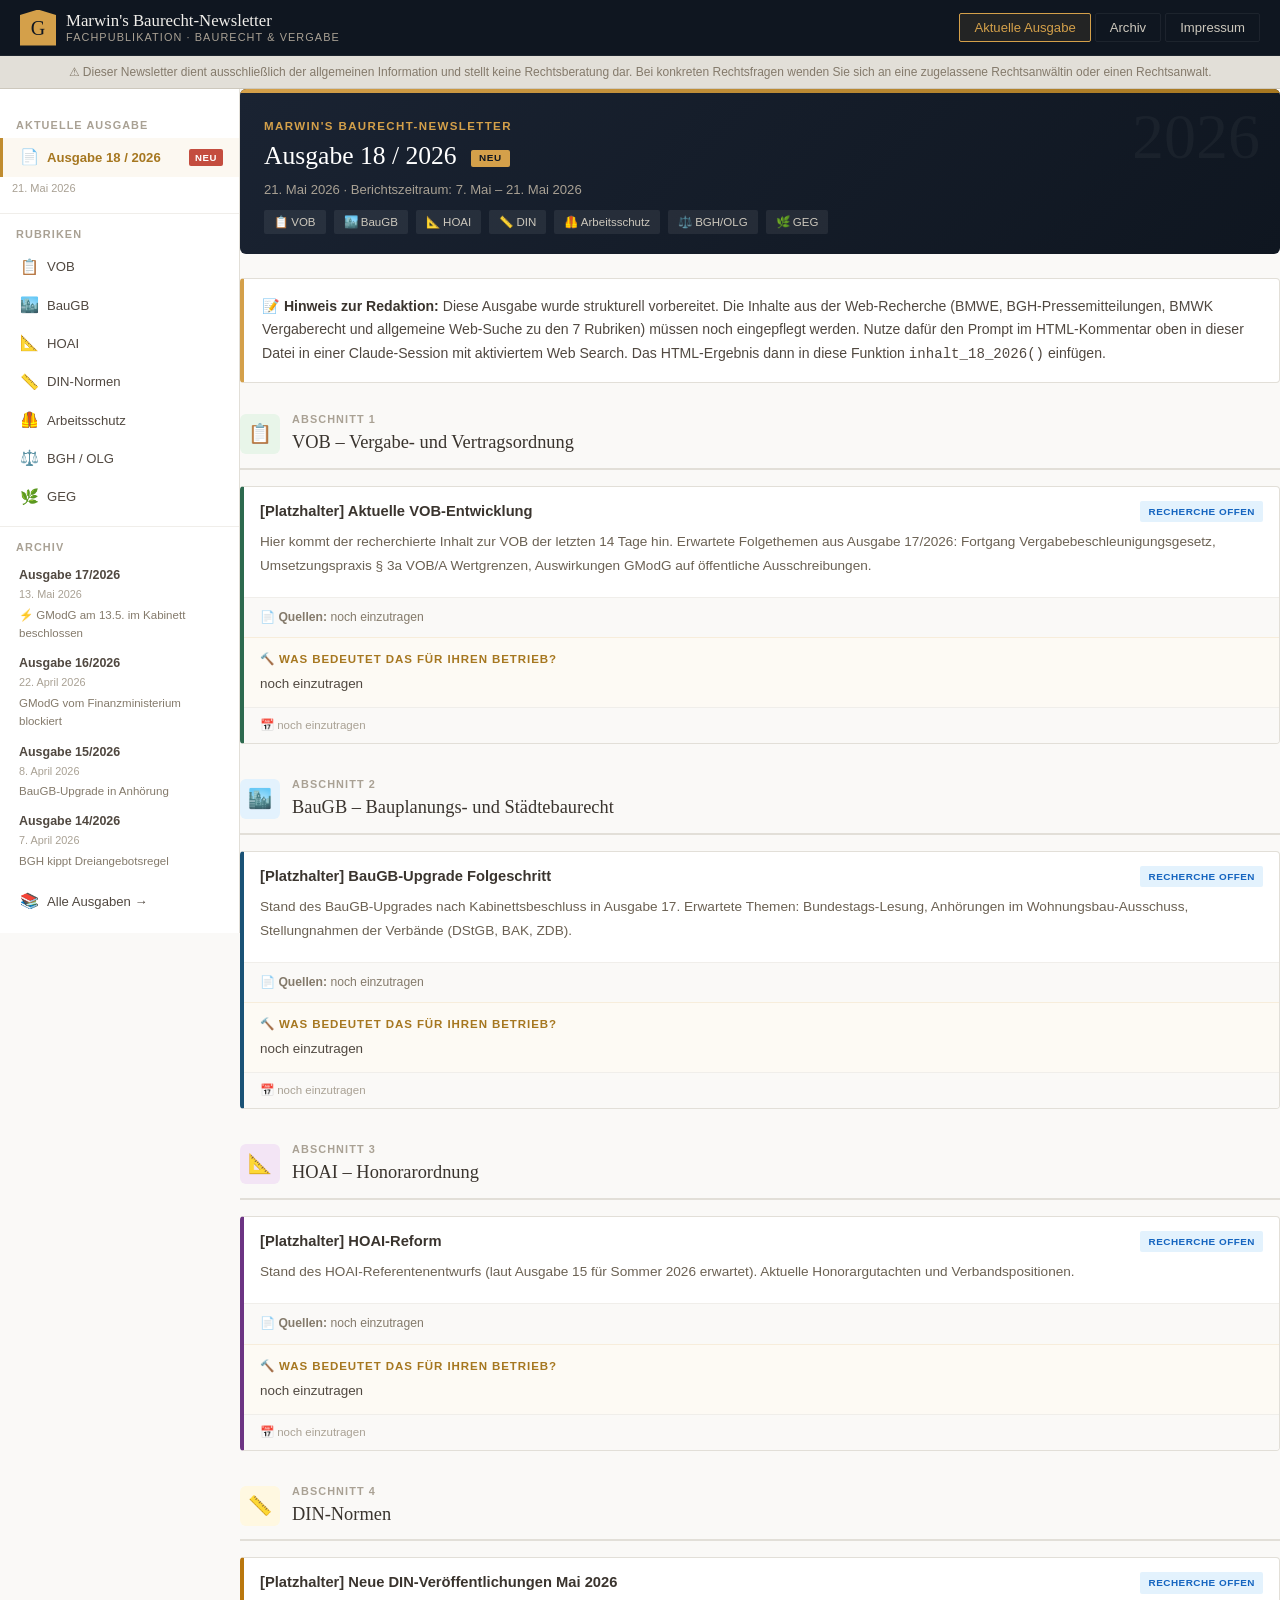
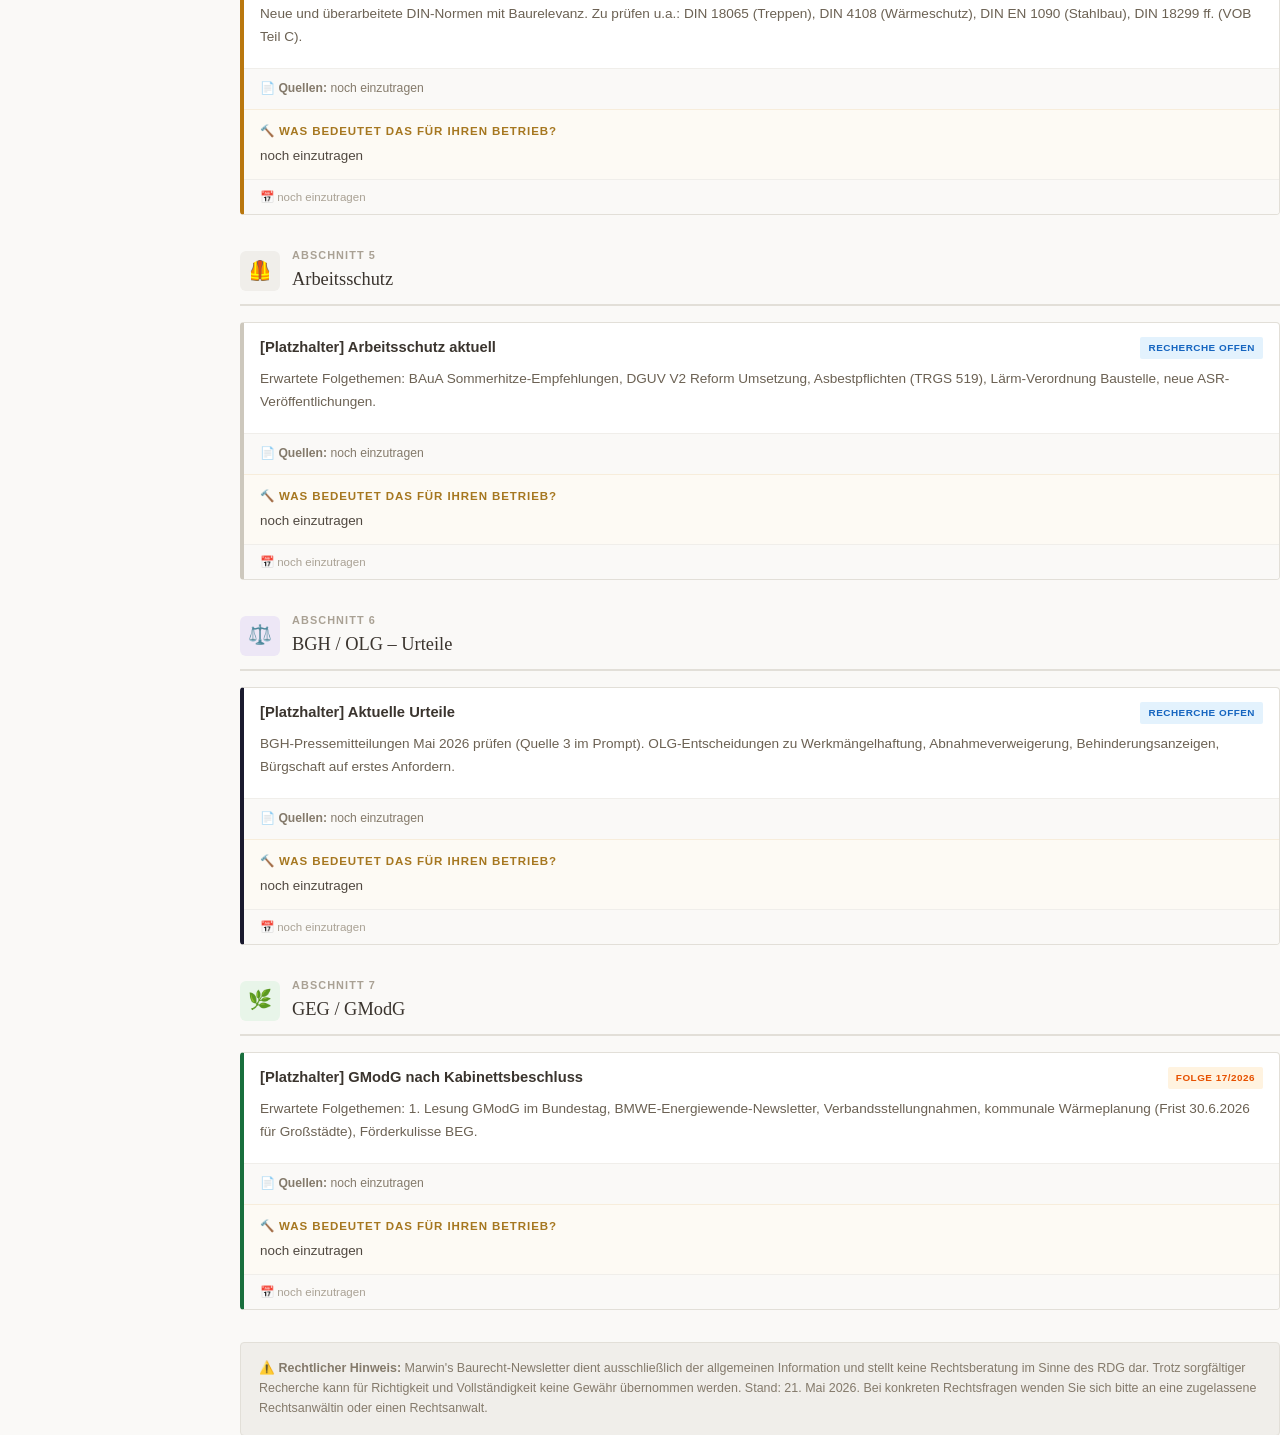
==== commit a230c486: "Update index.html" ====
--- a/index.html
+++ b/index.html
@@ -5,219 +5,910 @@
 <meta name="viewport" content="width=device-width, initial-scale=1.0">
 <title>Marwin's Baurecht-Newsletter</title>
 <link rel="stylesheet" href="style.css">
+
+<!--
+══════════════════════════════════════════════════════════════════
+  REDAKTIONS-PROMPT (alle 14 Tage in Claude mit Web Search nutzen)
+══════════════════════════════════════════════════════════════════
+
+  Erstelle den heutigen Baurecht-Newsletter.
+  Recherchiere aktuelle Entwicklungen der letzten 14 Tage zu
+  VOB, BauGB, HOAI, DIN-Normen, Arbeitsschutz, BGH/OLG-Urteile und GEG.
+
+  Durchsuche dabei verpflichtend folgende Primärquellen zuerst:
+  1. BMWE Pressemitteilungen:
+     https://www.bundeswirtschaftsministerium.de/SiteGlobals/Functions/RSSFeed/DE/RSSNewsfeed/Feed.xml
+  2. BMWE Newsletter „Energiewende direkt":
+     https://energiewende.bundeswirtschaftsministerium.de/EWD/Redaktion/Newsletter/
+  3. BGH Pressemitteilungen:
+     https://www.bundesgerichtshof.de/SharedDocs/Pressemitteilungen/DE/2026/
+  4. BMWK Vergaberecht:
+     https://www.bundeswirtschaftsministerium.de/Redaktion/DE/Dossier/oeffentliche-auftraege-und-vergabe.html
+
+  Dann ergänze mit allgemeiner Web-Recherche zu allen 7 Rubriken.
+  Gib das Ergebnis als vollständiges HTML-Dokument aus.
+  Ergänze bei jeder Meldung Quelle (URL + Datum).
+  Ergänze jeweils Praxiseinordnung für ein kleines Bauunternehmen.
+
+══════════════════════════════════════════════════════════════════
+-->
+
 </head>
 <body>
-<header class="topbar"><div class="topbar-logo"><div class="topbar-logo-bar"></div><div class="topbar-logo-text"><strong>Marwin's Baurecht-Newsletter</strong><span>Fachpublikation · Baurecht &amp; Vergabe</span></div></div><div class="topbar-nav"><button class="topbar-btn aktiv" onclick="zeigePage('aktuell')">Aktuelle Ausgabe</button><button class="topbar-btn" onclick="zeigePage('archiv')">Archiv</button><button class="topbar-btn" onclick="zeigePage('impressum')">Impressum</button><button class="burger" id="burger" onclick="toggleSidebar()"><span></span><span></span><span></span></button></div></header>
+
+<header class="topbar">
+  <div class="topbar-logo">
+    <div class="topbar-logo-bar"></div>
+    <div class="topbar-logo-text">
+      <strong>Marwin's Baurecht-Newsletter</strong>
+      <span>Fachpublikation · Baurecht &amp; Vergabe</span>
+    </div>
+  </div>
+  <div class="topbar-nav">
+    <button class="topbar-btn aktiv" onclick="zeigePage('aktuell')">Aktuelle Ausgabe</button>
+    <button class="topbar-btn" onclick="zeigePage('archiv')">Archiv</button>
+    <button class="topbar-btn" onclick="zeigePage('impressum')">Impressum</button>
+    <button class="burger" id="burger" onclick="toggleSidebar()"><span></span><span></span><span></span></button>
+  </div>
+</header>
+
 <div class="top-disclaimer">⚠ Dieser Newsletter dient ausschließlich der allgemeinen Information und stellt keine Rechtsberatung dar. <span>Bei konkreten Rechtsfragen wenden Sie sich an eine zugelassene Rechtsanwältin oder einen Rechtsanwalt.</span></div>
+
 <div class="overlay" id="overlay" onclick="toggleSidebar()"></div>
+
 <div class="layout">
-<nav class="sidebar" id="sidebar">
-  <div class="sidebar-section"><div class="sidebar-label">Aktuelle Ausgabe</div><div class="nav-item aktiv" onclick="zeigePage('aktuell')"><span class="nav-icon">📄</span>Ausgabe 17 / 2026<span class="nav-badge">NEU</span></div><div style="font-size:11px;color:var(--matt);padding:3px 12px 6px">13. Mai 2026</div></div>
-  <div class="sidebar-section"><div class="sidebar-label">Inhalt dieser Ausgabe</div><div class="nav-item" onclick="scrollZu('vob')"><span class="nav-icon">📋</span>VOB</div><div class="nav-item" onclick="scrollZu('baugb')"><span class="nav-icon">🏙️</span>BauGB</div><div class="nav-item" onclick="scrollZu('hoai')"><span class="nav-icon">📐</span>HOAI</div><div class="nav-item" onclick="scrollZu('din')"><span class="nav-icon">📏</span>DIN-Normen</div><div class="nav-item" onclick="scrollZu('as')"><span class="nav-icon">🦺</span>Arbeitsschutz</div><div class="nav-item" onclick="scrollZu('urt')"><span class="nav-icon">⚖️</span>BGH / OLG Urteile</div><div class="nav-item" onclick="scrollZu('geg')"><span class="nav-icon">🌿</span>GEG</div></div>
-  <div class="sidebar-section" style="flex:1"><div class="sidebar-label">Archiv</div><div id="sidebar-archiv"></div><div class="nav-item" style="color:var(--rot);font-weight:700;margin-top:6px" onclick="zeigePage('archiv')"><span class="nav-icon">📚</span>Alle Ausgaben →</div></div>
-  <div class="sidebar-section"><div class="nav-item" onclick="zeigePage('impressum')"><span class="nav-icon">🏢</span>Impressum</div></div>
-</nav>
-<main class="main" id="main-content"></main>
-</div>
+  <nav class="sidebar" id="sidebar">
+    <div class="sidebar-section">
+      <div class="sidebar-label">Aktuelle Ausgabe</div>
+      <div class="nav-item aktiv" onclick="zeigePage('aktuell')">
+        <span class="nav-icon">📄</span>Ausgabe 18 / 2026<span class="nav-badge">NEU</span>
+      </div>
+      <div style="font-size:11px;color:var(--matt);padding:3px 12px 6px">21. Mai 2026</div>
+    </div>
+    <div class="sidebar-section">
+      <div class="sidebar-label">Rubriken</div>
+      <div class="nav-item" onclick="scrollZu('vob')"><span class="nav-icon">📋</span>VOB</div>
+      <div class="nav-item" onclick="scrollZu('baugb')"><span class="nav-icon">🏙️</span>BauGB</div>
+      <div class="nav-item" onclick="scrollZu('hoai')"><span class="nav-icon">📐</span>HOAI</div>
+      <div class="nav-item" onclick="scrollZu('din')"><span class="nav-icon">📏</span>DIN-Normen</div>
+      <div class="nav-item" onclick="scrollZu('arb')"><span class="nav-icon">🦺</span>Arbeitsschutz</div>
+      <div class="nav-item" onclick="scrollZu('urt')"><span class="nav-icon">⚖️</span>BGH / OLG</div>
+      <div class="nav-item" onclick="scrollZu('geg')"><span class="nav-icon">🌿</span>GEG</div>
+    </div>
+    <div class="sidebar-section">
+      <div class="sidebar-label">Archiv</div>
+      <div id="sidebar-archiv"></div>
+      <div class="nav-item" onclick="zeigePage('archiv')" style="margin-top:6px"><span class="nav-icon">📚</span>Alle Ausgaben →</div>
+    </div>
+  </nav>
+
+  <main id="main-content"></main>
+</div>
+
 <script>
-const ARCHIV=[
- {nr:'17/2026',datum:'13. Mai 2026',aktuell:true,themen:['GModG Kabinettsbeschluss','65%-Pflicht→1.11.','BGH Balkonsanierung','Nullemissionsgebäude 2030','EPBD-Frist 29.5.','Bio-Treppe ab 2029','BauGB-Upgrade Kabinett'],highlight:'⚡ GModG heute im Kabinett beschlossen · BGH: Balkonsanierung WEG · 65%-Pflicht verschoben auf 1.11. · Nullemissionsgebäude ab 2030'},
- {nr:'16/2026',datum:'22. April 2026',aktuell:false,themen:['GModG blockiert','BauGB-Upgrade Frist 29.4.','BGH Bauträger-Verjährung','CLP-Frist 1.5.','BAuA UV-Karte'],highlight:'GModG vom Finanzministerium blockiert · BauGB-Upgrade Frist 29.4. · BGH Bauträger VII ZR 108/24'},
- {nr:'15/2026',datum:'8. April 2026',aktuell:false,themen:['BauGB-Upgrade Anhörung','GMG Kabinett April','BGH WEG V ZR 34/25','DIN 4108-7 neu','DGUV V2 Reform'],highlight:'BauGB-Upgrade in Anhörung · GMG Kabinett Mitte April · BGH Technikraum-Eigentum'},
- {nr:'14/2026',datum:'7. April 2026',aktuell:false,themen:['VOB Wertgrenzen','BGH Dreiangebotsregel','Tariflöhne +3,9 %','Asbestpflichten','ASR A5.1'],highlight:'BGH kippt Dreiangebotsregel · Tariflöhne +3,9 % ab April · GMG-Verzögerung'}
+/* ════════════════════════════════════════════════════════════════
+   SCHRITT 1 · ARCHIV-REGISTER
+   → Neue Ausgaben: oben einfügen, alte stehen lassen
+   ════════════════════════════════════════════════════════════════ */
+const ARCHIV = [
+  {
+    nr: '18/2026', datum: '21. Mai 2026', aktuell: true,
+    themen: ['Recherche-Ergebnisse einfügen'],
+    highlight: '🔍 Ausgabe 18/2026 – Recherche-Inhalte aus Web-Search-Session einfügen'
+  },
+  {
+    nr: '17/2026', datum: '13. Mai 2026', aktuell: false,
+    themen: ['GModG Kabinettsbeschluss', '65%-Pflicht→1.11.', 'BGH Balkonsanierung', 'Nullemissionsgebäude 2030', 'EPBD-Frist 29.5.', 'Bio-Treppe ab 2029', 'BauGB-Upgrade Kabinett'],
+    highlight: '⚡ GModG am 13.5. im Kabinett beschlossen · BGH: Balkonsanierung WEG · 65%-Pflicht verschoben auf 1.11.'
+  },
+  {
+    nr: '16/2026', datum: '22. April 2026', aktuell: false,
+    themen: ['GModG blockiert', 'BauGB-Upgrade Frist 29.4.', 'BGH Bauträger-Verjährung', 'CLP-Frist 1.5.', 'BAuA UV-Karte'],
+    highlight: 'GModG vom Finanzministerium blockiert · BauGB-Upgrade Frist 29.4. · BGH Bauträger VII ZR 108/24'
+  },
+  {
+    nr: '15/2026', datum: '8. April 2026', aktuell: false,
+    themen: ['BauGB-Upgrade Anhörung', 'GMG Kabinett April', 'BGH WEG V ZR 34/25', 'DIN 4108-7 neu', 'DGUV V2 Reform'],
+    highlight: 'BauGB-Upgrade in Anhörung · GMG Kabinett Mitte April · BGH Technikraum-Eigentum'
+  },
+  {
+    nr: '14/2026', datum: '7. April 2026', aktuell: false,
+    themen: ['VOB Wertgrenzen', 'BGH Dreiangebotsregel', 'Tariflöhne +3,9 %', 'Asbestpflichten', 'ASR A5.1'],
+    highlight: 'BGH kippt Dreiangebotsregel · Tariflöhne +3,9 % ab April · GMG-Verzögerung'
+  }
 ];
 
-/* ═══════════════════════════════════════════════════════════════════
-   AUSGABE 17/2026
-   ═══════════════════════════════════════════════════════════════════ */
-function inhalt_17_2026(){return `
-<div class="page-hdr"><div class="page-hdr-accent"></div><div class="page-hdr-yr">2026</div><div class="page-hdr-inner"><div class="page-hdr-kicker">Marwin's Baurecht-Newsletter</div><h1>Ausgabe 17 / 2026 <span class="tag-aktuell">NEU</span></h1><div class="page-hdr-date">13. Mai 2026 · Berichtszeitraum: 29. April – 13. Mai 2026</div><div class="page-hdr-meta"><span>📋 VOB</span><span>🏙️ BauGB</span><span>📐 HOAI</span><span>📏 DIN</span><span>🦺 Arbeitsschutz</span><span>⚖️ BGH/OLG</span><span>🌿 GEG</span></div></div></div>
-<div class="editorial"><strong>⚡ EILMELDUNG:</strong> Das Bundeskabinett hat <strong>heute (13.5.2026)</strong> das Gebäudemodernisierungsgesetz (GModG) beschlossen! Die 65-%-EE-Pflicht wird abgeschafft, Gas-/Ölheizungen wieder uneingeschränkt erlaubt. Dazu: BGH-Grundsatzurteil zur Balkonsanierung in WEG (24.4.). BauGB-Upgrade geht nach Anhörungsende ins Kabinett. Alle Meldungen mit Quellen und Praxiseinordnung.</div>
-
-<div class="section" id="s-vob"><div class="section-hdr"><div class="section-icon ic-vob">📋</div><div><div class="section-nr">Abschnitt 1</div><div class="section-title">VOB – Vergabe- und Vertragsordnung</div></div></div>
-<div class="karte karte-vob"><div class="karte-kopf"><div class="karte-titel">VOB/A Wertgrenzen + Vergabebeschleunigungsgesetz: Keine Änderungen</div><span class="badge b-info">LAUFEND</span></div>
-<div class="karte-body"><p>Wertgrenzen § 3a VOB/A unverändert: Direktauftrag 50.000 € · Freihändige Vergabe 100.000 € · Beschr. Ausschreibung 150.000 €. Vergabebeschleunigungsgesetz weiter im parlamentarischen Verfahren. <strong>Neu:</strong> Eignungsleihe ist zulässig, sofern Vergabeunterlagen diese nicht ausdrücklich verbieten (IBRRS 2026, 1064). Nachträgliches Berufen auf Fremdkapazitäten bleibt als Angebotsänderung unzulässig.</p></div>
-<div class="quelle-box"><strong>📄 Quellen:</strong> IBR-Online (IBRRS 2026, 1064, <a href="https://www.ibr-online.de" target="_blank">ibr-online.de</a>) | BHO-Legal (bho-legal.com)</div>
-<div class="praxis-box"><span class="praxis-label">🔨 Praxistipp</span>Eignungsleihe: Wenn Ihrem Betrieb eine bestimmte Referenz fehlt, können Sie auf Referenzen eines Partnerunternehmens verweisen – sofern die Vergabeunterlagen das nicht verbieten. <strong>Partnerschaft schriftlich vereinbaren!</strong></div>
-<div class="karte-fuss"><span>⚖️ § 3a VOB/A</span><span>📅 IBRRS 2026, 1064</span></div></div></div>
-
-<div class="section" id="s-baugb"><div class="section-hdr"><div class="section-icon ic-baugb">🏙️</div><div><div class="section-nr">Abschnitt 2</div><div class="section-title">BauGB – Bauplanungs- und Städtebaurecht</div></div></div>
-<div class="karte karte-baugb"><div class="karte-kopf"><div class="karte-titel">BauGB-Upgrade: Stellungnahmefrist am 29.4. abgelaufen – Kabinett vor Sommerpause</div><span class="badge b-info">NÄCHSTER SCHRITT</span></div>
-<div class="karte-body"><p>Die Länder- und Verbändeanhörung zum „BauGB-Upgrade" (Gesetz zur Modernisierung des Städtebau- und Raumordnungsrechts) endete am 29.4.2026. Der Entwurf wird nun ausgewertet und soll vor der Sommerpause im Kabinett beschlossen werden. Kernpunkte bleiben: Digitale Bauleitplanung (max. 2 Jahre), Aufstockungen bundesweit ohne B-Plan-Änderung, Schrottimmobilien-Enteignung, „Verfahrensampel".</p></div>
-<div class="quelle-box"><strong>📄 Quellen:</strong> BMWSB (<a href="https://www.bmwsb.bund.de/SharedDocs/gesetzgebungsverfahren/DE/baugb-upgrade/baugb-upgrade.html" target="_blank">bmwsb.bund.de</a>) | BFW (<a href="https://www.bfw-newsroom.de/baugb-novelle-vereinfachung-und-beschleunigung-mit-grenzen-ein-ueberblick/" target="_blank">bfw-newsroom.de</a>)</div>
-<div class="praxis-box"><span class="praxis-label">🔨 Vorbereiten!</span>Aufstockungen und Nachverdichtung werden zum Standardauftrag. Referenzen aufbauen, Kommunen als Partner ansprechen.</div>
-<div class="karte-fuss"><span>📅 Kabinett: vor Sommerpause 2026</span></div></div></div>
-
-<div class="section" id="s-hoai"><div class="section-hdr"><div class="section-icon ic-hoai">📐</div><div><div class="section-nr">Abschnitt 3</div><div class="section-title">HOAI – Honorarrecht</div></div></div>
-<div class="karte karte-hoai"><div class="karte-kopf"><div class="karte-titel">HOAI-Novellierung: Weiter keine Neuigkeiten – RefE Sommer 2026</div><span class="badge b-pend">AUSSTEHEND</span></div>
-<div class="karte-body"><p>Keine neuen Entwicklungen. RefE weiter für Sommer 2026 geplant, Inkrafttreten frühestens 2027. Honorargutachten empfiehlt +16–67 %. BIM als Grundleistung geplant.</p></div>
-<div class="quelle-box"><strong>📄 Quellen:</strong> IWW (iww.de) | Bayerische Ing.-Kammer (bayika.de)</div>
-<div class="praxis-box"><span class="praxis-label">🔨 Praxistipp</span>BIM-Leistungen weiter als Besondere Leistungen vertraglich vereinbaren.</div>
-<div class="karte-fuss"><span>📅 RefE: Sommer 2026</span></div></div></div>
-
-<div class="section" id="s-din"><div class="section-hdr"><div class="section-icon ic-din">📏</div><div><div class="section-nr">Abschnitt 4</div><div class="section-title">DIN-Normen &amp; Technische Regelwerke</div></div></div>
-<div class="karte karte-din"><div class="karte-kopf"><div class="karte-titel">CLP-Verordnung: Neue Gefahrenklassen seit 1. Mai 2026 in Kraft!</div><span class="badge b-hot">JETZT PFLICHT</span></div>
-<div class="karte-body"><p>Seit 1.5.2026 müssen alle neuen Gemische nach ED, PBT/vPvB, PMT/vPvM-Gefahrenklassen eingestuft sein. Auf der Baustelle: Nur noch mit aktualisierten Sicherheitsdatenblättern arbeiten.</p></div>
-<div class="quelle-box"><strong>📄 Quellen:</strong> EU-VO (EU) 2023/707 | BG BAU</div>
-<div class="praxis-box"><span class="praxis-label">🔨 Sofort prüfen!</span>Falls noch nicht geschehen: ✅ Aktualisierte SDB bei Händlern angefordert? ✅ Alte SDB auf Baustellen aussortiert? ✅ Mitarbeiter über neue Piktogramme informiert?</div>
-<div class="karte-fuss"><span>📅 In Kraft seit: 1.5.2026</span></div></div>
-<div class="karte karte-din"><div class="karte-kopf"><div class="karte-titel">EPBD 2024: Umsetzungsfrist 29. Mai 2026 – GModG als Trägergesetz</div><span class="badge b-frist">FRIST 29.05.2026</span></div>
-<div class="karte-body"><p>Die EU-Gebäuderichtlinie EPBD 2024 muss bis 29.5.2026 in deutsches Recht umgesetzt werden. Das heute beschlossene GModG enthält die wesentlichen Umsetzungsregelungen: Nullemissionsgebäude-Standard, neue Energieausweise (A–G-Skala, digital), Renovierungspass. Ob die Frist eingehalten wird, hängt vom parlamentarischen Verfahren ab.</p></div>
-<div class="quelle-box"><strong>📄 Quellen:</strong> EPBD (EU) 2024/1275 | energie-m.de (<a href="https://energie-m.de/info/gmodg-2026.html" target="_blank">energie-m.de</a>) | IWW (5.5.2026, <a href="https://www.iww.de/pbp/architektenrecht/gebaeudemodernisierungsgesetz-referentenentwurf-zum-gebaeudemodernisierungsgesetz-liegt-vor-das-sind-die-fuer-planungsbueros-wichtigsten-neuerungen-n173832" target="_blank">iww.de</a>)</div>
-<div class="praxis-box"><span class="praxis-label">🔨 Auf dem Schirm behalten!</span>Nullemissionsgebäude ab 2030 für alle Neubauten geplant. <strong>Schulungen zu den neuen Standards jetzt planen.</strong></div>
-<div class="karte-fuss"><span>📅 EPBD-Frist: 29.5.2026</span></div></div></div>
-
-<div class="section" id="s-as"><div class="section-hdr"><div class="section-icon ic-as">🦺</div><div><div class="section-nr">Abschnitt 5</div><div class="section-title">Arbeitsschutz &amp; Tariflöhne</div></div></div>
-<div class="karte karte-as"><div class="karte-kopf"><div class="karte-titel">Tariflöhne +3,9 %: Zweite Abrechnung – Prüfung durch SOKA-BAU</div><span class="badge b-info">LAUFEND</span></div>
-<div class="karte-body"><p>Mai-Abrechnung ist die zweite mit neuen Sätzen. SOKA-BAU prüft die Meldungen der Betriebe aktiv. LG 1: 15,86 € · LG 2: 17,34 € · LG 4: 26,05 €.</p></div>
-<div class="quelle-box"><strong>📄 Quellen:</strong> IG BAU / ZDB / HDB, TV-Lohn 14.6.2024</div>
-<div class="praxis-box"><span class="praxis-label">🔨 Kontrolle!</span>SOKA-BAU-Meldung für April prüfen – Korrekturen noch möglich. Bei Fehlern drohen Säumniszuschläge.</div>
-<div class="karte-fuss"><span>📅 Seit 1.4.2026</span></div></div>
-<div class="karte karte-as"><div class="karte-kopf"><div class="karte-titel">KI-gestützte Gefährdungsbeurteilungen: TÜV akzeptiert, BAuA fördert</div><span class="badge b-neu">NEU 05/2026</span></div>
-<div class="karte-body"><p>Spezialisierte KI-Plattformen für Arbeitssicherheit erstellen Gefährdungsbeurteilungen automatisiert. Prüforganisationen wie der TÜV akzeptieren KI-generierte Dokumente, sofern ein klarer Prüfpfad und menschliche Kontrolle gewährleistet sind. Zeitersparnis: bis zu 85 %.</p></div>
-<div class="quelle-box"><strong>📄 Quellen:</strong> Ad-hoc-News (8.4.2026, <a href="https://www.ad-hoc-news.de/boerse/news/ueberblick/baustellen-sicherheit-2026-neue-regeln-fuer-bagger-und-co/69100349" target="_blank">ad-hoc-news.de</a>)</div>
-<div class="praxis-box"><span class="praxis-label">🔨 Zeitersparnis!</span>KI-Tools für GBU testen – aber immer mit menschlicher Prüfung. <strong>Nur Plattformen verwenden, die mit aktuellen DGUV-Vorschriften arbeiten.</strong></div>
-<div class="karte-fuss"><span>📅 Mai 2026</span></div></div></div>
-
-<div class="section" id="s-urt"><div class="section-hdr"><div class="section-icon ic-urt">⚖️</div><div><div class="section-nr">Abschnitt 6</div><div class="section-title">Aktuelle Rechtsprechung – BGH &amp; OLG</div></div></div>
-<div class="karte karte-urt" style="border-left-color:#C41230;border-left-width:5px"><div class="karte-kopf"><div class="karte-titel">⭐ GRUNDSATZURTEIL: BGH zur Balkonsanierung in WEG – Gemeinschaft bleibt zuständig</div><span class="badge b-neu">BGH 24.04.2026</span></div>
-<div class="karte-body"><p><strong>Az. V ZR 102/24</strong> – Die WEG darf eine Balkonsanierung beschließen und durchführen – <strong>auch wenn die Teilungserklärung die Erhaltungslast den einzelnen Eigentümern zuweist.</strong> Die Kostenverteilung richtet sich weiterhin nach der Teilungserklärung. In Fällen mit Sicherheitsrisiken ist die WEG sogar verpflichtet zu handeln.</p>
-<p><strong>Leitsätze:</strong> Die Zuständigkeit der WEG für Erhaltungsmaßnahmen am Gemeinschaftseigentum besteht unabhängig von der Kostentragungsregelung. Eine Klausel „Eigentümer hält seinen Balkon instand" schließt Gemeinschaftsbeschlüsse nicht aus.</p></div>
-<div class="quelle-box"><strong>📄 Quellen:</strong> BGH V ZR 102/24, 24.4.2026 | LPE Immobilien (<a href="https://lpe-immobilien.com/weg-ratgeber/bgh-urteil-balkonsanierung/" target="_blank">lpe-immobilien.com</a>, Mai 2026)</div>
-<div class="praxis-box"><span class="praxis-label">🔨 Neues Auftragsfeld!</span>WEG-Verwaltungen aktiv auf das Urteil hinweisen: Balkonsanierungen können jetzt zentral beauftragt werden. <strong>Angebote für Sammel-Balkonsanierungen erstellen</strong> – günstiger als Einzelbeauftragung. Sicherheitsgutachten empfehlen.</div>
-<div class="karte-fuss"><span>⚖️ BGH V ZR 102/24, 24.4.2026</span></div></div>
-<div class="karte karte-urt"><div class="karte-kopf"><div class="karte-titel">EuG: MwSt-Berichtigung bei Forderungsabtretung Subunternehmer</div><span class="badge b-info">EuG 22.04.2026</span></div>
-<div class="karte-body"><p><strong>Rs. T-233/25</strong> – Ein Subunternehmer, der durch Abtretung die Forderung eines Unternehmers gegen einen Bauherrn erworben hat, kann keine MwSt-Berichtigung vornehmen, wenn der Bauherr nicht zahlt. Relevant bei Forderungsabtretungen in Bauvertrags-Ketten.</p></div>
-<div class="quelle-box"><strong>📄 Quellen:</strong> IBR-Online (IBRRS 2026, 1068, <a href="https://www.ibr-online.de" target="_blank">ibr-online.de</a>) | EuG T-233/25</div>
-<div class="praxis-box"><span class="praxis-label">🔨 Vorsicht bei Forderungsabtretungen!</span>Wenn Sie Forderungen von Generalunternehmern abgetreten bekommen: <strong>MwSt-Risiko prüfen</strong> – bei Zahlungsausfall des Bauherrn keine MwSt-Korrektur möglich.</div>
-<div class="karte-fuss"><span>⚖️ EuG T-233/25, 22.4.2026</span></div></div>
-<div class="karte karte-urt"><div class="karte-kopf"><div class="karte-titel">Weiterhin relevant: BGH V ZR 7/25 – Drei-Angebote-Regel gekippt (27.3.)</div><span class="badge b-info">WEITER RELEVANT</span></div>
-<div class="karte-body"><p>WEGs nicht verpflichtet, Vergleichsangebote einzuholen. In der Praxis breit umgesetzt. Handwerkerverbände empfehlen Referenzlisten als Qualitätsnachweis.</p></div>
-<div class="quelle-box"><strong>📄 Quellen:</strong> BGH PM Nr. 057/2026 (<a href="https://www.bundesgerichtshof.de/SharedDocs/Pressemitteilungen/DE/2026/2026057.html" target="_blank">bundesgerichtshof.de</a>)</div>
-<div class="praxis-box"><span class="praxis-label">🔨 Nutzen!</span>WEG-Verwaltungen informieren. Referenzlisten pflegen.</div>
-<div class="karte-fuss"><span>⚖️ BGH V ZR 7/25</span></div></div></div>
-
-<div class="section" id="s-geg"><div class="section-hdr"><div class="section-icon ic-geg">🌿</div><div><div class="section-nr">Abschnitt 7</div><div class="section-title">GEG – Gebäudeenergiegesetz &amp; Reform</div></div></div>
-<div class="karte karte-geg" style="border-left-width:5px;border-left-color:#C41230"><div class="karte-kopf"><div class="karte-titel">⚡ EILMELDUNG: Kabinettsbeschluss GModG am 13. Mai 2026!</div><span class="badge b-neu">HEUTE 13.05.2026</span></div>
-<div class="karte-body">
-<p><strong>Das Bundeskabinett hat heute (13.5.2026) das Gebäudemodernisierungsgesetz (GModG) beschlossen.</strong> Der Referentenentwurf lag seit 5.5.2026 vor. Verbändeanhörung endete am 11.5. (außergewöhnlich kurz). Jetzt folgen Bundestag und Bundesrat.</p>
-<p><strong>Die wichtigsten Regelungen des GModG:</strong></p>
-<table><tr><th>Thema</th><th>Regelung</th></tr>
-<tr><td>65-%-EE-Pflicht</td><td><strong>Komplett gestrichen</strong> (§§ 71, 71b–71p GEG werden aufgehoben)</td></tr>
-<tr><td>Gas-/Ölheizungen</td><td>Wieder uneingeschränkt zulässig (§ 42 GModG-E: „Technologieoffenheit")</td></tr>
-<tr><td>Bio-Treppe (§ 43 GModG-E)</td><td>10 % ab 2029 · 15 % ab 2030 · 30 % ab 2035 · 60 % ab 2040</td></tr>
-<tr><td>Betriebsverbote (§ 72 GEG)</td><td>Werden gestrichen</td></tr>
-<tr><td>Nullemissionsgebäude</td><td>Öffentl. NWG ab 1.1.2028 · Alle Neubauten ab 1.1.2030</td></tr>
-<tr><td>Energieausweise</td><td>Digital, EU-einheitliche Skala A–G, Renovierungspass</td></tr>
-<tr><td>65-%-Frist Großstädte</td><td><strong>Verschoben von 1.7.2026 auf 1.11.2026</strong> (Übergangsregelung)</td></tr>
-<tr><td>Förderung</td><td>BEG bleibt bis mindestens 2029</td></tr></table>
-<p><strong>⚠️ Bis zur Verabschiedung durch Bundestag und Bundesrat gilt weiterhin das aktuelle GEG!</strong></p></div>
-<div class="quelle-box"><strong>📄 Quellen:</strong> WWF, PM 13.5.2026 (<a href="https://www.wwf.de/2026/mai/kabinettsbeschluesse-zum-stromvkg-und-gmodg" target="_blank">wwf.de</a>) | Haufe (5.5.2026, <a href="https://www.haufe.de/immobilien/wirtschaft-politik/gebaeudemodernisierungsgesetz-gmg_84342_683694.html" target="_blank">haufe.de</a>) | IWW (5.5.2026, <a href="https://www.iww.de/pbp/architektenrecht/gebaeudemodernisierungsgesetz-referentenentwurf-zum-gebaeudemodernisierungsgesetz-liegt-vor-das-sind-die-fuer-planungsbueros-wichtigsten-neuerungen-n173832" target="_blank">iww.de</a>) | ZEBAU (29.4.2026, <a href="https://zebau.de/gebaeudeenergiegesetz-geg-wird-zum-gebaeudemodernisierungsgesetz-gmg" target="_blank">zebau.de</a>) | ean50 (12.5.2026, <a href="https://www.ean50.de/allgemein/gebaeudemodernisierungsgesetz-2026/" target="_blank">ean50.de</a>) | gmg-aktuell.de (<a href="https://gmg-aktuell.de/vorlaeufiger-zeitplan-gmg/" target="_blank">gmg-aktuell.de</a>)</div>
-<div class="praxis-box"><span class="praxis-label">🔨 Sofortige Handlungsempfehlungen!</span><strong>1.</strong> Kunden informieren: Gas-/Ölheizungen werden wieder erlaubt, aber Bio-Treppe macht fossile Brennstoffe ab 2029 schrittweise teurer. <strong>2.</strong> Förderung (BEG, bis 70 % Zuschuss) JETZT nutzen – könnte bei GModG-Inkrafttreten eingeschränkt werden. <strong>3.</strong> 65-%-EE-Frist für Großstädte auf 1.11.2026 verschoben – mehr Zeit für Kunden. <strong>4.</strong> Nullemissionsgebäude ab 2030: Schulungen und Qualifikationen jetzt planen. <strong>5.</strong> Neue Energieausweise (A–G) kommen – Energieberatung als Zusatzservice anbieten.</div>
-<div class="karte-fuss"><span>📅 Kabinett: 13.5.2026</span><span>📅 Bundestag/Bundesrat: offen</span><span>📅 65%-Frist Großstädte: 1.11.2026</span></div></div></div>
-
-<div class="disclaimer"><strong>⚠️ Rechtlicher Hinweis:</strong> Marwin's Baurecht-Newsletter dient ausschließlich der allgemeinen Information und stellt keine Rechtsberatung im Sinne des RDG dar. Stand: 13. Mai 2026.</div>`;}
-
-/* ═══════════════════════════════════════════════════════════════════
-   AUSGABE 16/2026 – VOLLTEXT
-   ═══════════════════════════════════════════════════════════════════ */
-function inhalt_16_2026(){return `
-<div class="page-hdr"><div class="page-hdr-accent"></div><div class="page-hdr-yr">2026</div><div class="page-hdr-inner"><div class="page-hdr-kicker">Marwin's Baurecht-Newsletter</div><h1>Ausgabe 16 / 2026</h1><div class="page-hdr-date">22. April 2026 · Berichtszeitraum: 8. – 22. April 2026</div><div class="page-hdr-meta"><span>📋 VOB</span><span>🏙️ BauGB</span><span>📐 HOAI</span><span>📏 DIN</span><span>🦺 Arbeitsschutz</span><span>⚖️ BGH/OLG</span><span>🌿 GEG</span></div></div></div>
-<div class="editorial"><strong>Ausgabe 16:</strong> Das Finanzministerium blockierte das GModG. BauGB-Upgrade Stellungnahmefrist endete 29.4. CLP-Frist 1.5. rückte näher. BGH klärte Verjährungsbeginn bei Bauträgerverträgen (VII ZR 108/24). BAuA UV-Schutz-Karte für Außenarbeiter.</div>
-<div class="section"><div class="section-hdr"><div class="section-icon ic-vob">📋</div><div><div class="section-nr">Abschnitt 1</div><div class="section-title">VOB</div></div></div>
-<div class="karte karte-vob"><div class="karte-kopf"><div class="karte-titel">Wertgrenzen § 3a VOB/A im Praxisbetrieb</div><span class="badge b-info">LAUFEND</span></div><div class="karte-body"><p>Keine Änderungen. Direktauftrag 50.000 € · Freihändige Vergabe 100.000 € · Beschr. Ausschreibung 150.000 €. Vergabesachen seit 1.1.2026 bei Landgerichten.</p></div><div class="quelle-box"><strong>📄 Quellen:</strong> BHO-Legal (7.1.2026) | CMS (21.1.2026)</div><div class="praxis-box"><span class="praxis-label">🔨 Tipp</span>Kommunale Auftraggeber auf Wertgrenzen ansprechen.</div><div class="karte-fuss"><span>📅 Seit 1.1.2026</span></div></div></div>
-<div class="section"><div class="section-hdr"><div class="section-icon ic-baugb">🏙️</div><div><div class="section-nr">Abschnitt 2</div><div class="section-title">BauGB</div></div></div>
-<div class="karte karte-baugb" style="border-left-width:5px"><div class="karte-kopf"><div class="karte-titel">⭐ BauGB-Upgrade: Stellungnahmefrist endete 29. April</div><span class="badge b-frist">FRIST 29.04.</span></div><div class="karte-body"><p>RefE seit 1.4.2026 in Anhörung. Frist 29.4. Kabinett vor Sommerpause. Kernpunkte: Digitale Bauleitplanung (max. 2 J.), Aufstockungen bundesweit, Schrottimmobilien, Vorrang Wohnungsbau, Präklusion.</p></div><div class="quelle-box"><strong>📄 Quellen:</strong> BMWSB (bmwsb.bund.de) | BFW (bfw-newsroom.de) | Prometheus Recht (prometheus-recht.de)</div><div class="praxis-box"><span class="praxis-label">🔨 Chancen!</span>Aufstockungen = neues Auftragssegment.</div><div class="karte-fuss"><span>📅 Frist: 29.4.2026</span></div></div></div>
-<div class="section"><div class="section-hdr"><div class="section-icon ic-hoai">📐</div><div><div class="section-nr">Abschnitt 3</div><div class="section-title">HOAI</div></div></div>
-<div class="karte karte-hoai"><div class="karte-kopf"><div class="karte-titel">HOAI: Keine Neuigkeiten – RefE Sommer 2026</div><span class="badge b-pend">AUSSTEHEND</span></div><div class="karte-body"><p>RefE Sommer 2026, Inkrafttreten frühestens 2027. Honorargutachten: +16–67 %.</p></div><div class="quelle-box"><strong>📄 Quellen:</strong> Bayerische Ing.-Kammer (bayika.de) | IWW (iww.de)</div><div class="praxis-box"><span class="praxis-label">🔨</span>BIM-Leistungen als Besondere Leistungen vereinbaren.</div><div class="karte-fuss"><span>📅 RefE: Sommer 2026</span></div></div></div>
-<div class="section"><div class="section-hdr"><div class="section-icon ic-din">📏</div><div><div class="section-nr">Abschnitt 4</div><div class="section-title">DIN-Normen</div></div></div>
-<div class="karte karte-din" style="border-left-width:5px"><div class="karte-kopf"><div class="karte-titel">⚠️ CLP: Frist 1. Mai 2026 für neue Gefahrenklassen</div><span class="badge b-frist">FRIST 01.05.</span></div><div class="karte-body"><p>Ab 1.5.: ED, PBT/vPvB, PMT/vPvM-Einstufung Pflicht. Lacke, Kleber, Fugenmassen, Betonzusätze betroffen.</p></div><div class="quelle-box"><strong>📄 Quellen:</strong> EU-VO (EU) 2023/707 | BG BAU</div><div class="praxis-box"><span class="praxis-label">🔨 SOFORT!</span>SDB anfordern, alte SDB aussortieren, Mitarbeiter informieren.</div><div class="karte-fuss"><span>📅 Pflicht: 1.5.2026</span></div></div>
-<div class="karte karte-din"><div class="karte-kopf"><div class="karte-titel">Heizkostenverordnung: Frist 31.12.2026</div><span class="badge b-frist">FRIST 31.12.</span></div><div class="karte-body"><p>Fernablesbare Messgeräte in allen Mietwohnungen mit Zentralheizung bis 31.12.2026.</p></div><div class="quelle-box"><strong>📄 Quellen:</strong> Forum Verlag (forum-verlag.com) | HeizkostenV § 5</div><div class="praxis-box"><span class="praxis-label">🔨</span>Vermietende Kunden ansprechen – Auftragspotential.</div><div class="karte-fuss"><span>📅 Frist: 31.12.2026</span></div></div>
-<div class="karte karte-din"><div class="karte-kopf"><div class="karte-titel">BAuA UV-Schutz-Karte für Außenarbeiter</div><span class="badge b-neu">NEU 04/2026</span></div><div class="karte-body"><p>Portable UV-Index-Karte. Ab UV-Index 3: Sonnencreme, Kopfbedeckung, Schattenpausen.</p></div><div class="quelle-box"><strong>📄 Quellen:</strong> BAuA / Ad-hoc-News (8.4.2026)</div><div class="praxis-box"><span class="praxis-label">🔨</span>LSF 50+ und Nackenschutz für Helme ins Equipment aufnehmen.</div><div class="karte-fuss"><span>📅 April 2026</span></div></div></div>
-<div class="section"><div class="section-hdr"><div class="section-icon ic-as">🦺</div><div><div class="section-nr">Abschnitt 5</div><div class="section-title">Arbeitsschutz</div></div></div>
-<div class="karte karte-as"><div class="karte-kopf"><div class="karte-titel">Tariflöhne +3,9 %: Erste Abrechnungen</div><span class="badge b-info">LAUFEND</span></div><div class="karte-body"><p>Neue Sätze seit 1.4. LG 1: 15,86 € · LG 2: 17,34 € · LG 4: 26,05 €. Prüfen: Lohnsoftware, SOKA-BAU.</p></div><div class="quelle-box"><strong>📄 Quellen:</strong> IG BAU / ZDB / HDB</div><div class="praxis-box"><span class="praxis-label">🔨</span>April-Abrechnung prüfen. Fehler = Nachzahlung + Säumniszuschlag.</div><div class="karte-fuss"><span>📅 Seit 1.4.2026</span></div></div>
-<div class="karte karte-as"><div class="karte-kopf"><div class="karte-titel">5 %-Kontrollquote + digitale Unterweisungen anerkannt</div><span class="badge b-info">LAUFEND</span></div><div class="karte-body"><p>Digitale Unterweisungen offiziell anerkannt (Praxisanteil persönlich, Verständnis geprüft). Mehrsprachig = Best Practice.</p></div><div class="quelle-box"><strong>📄 Quellen:</strong> Ad-hoc-News (21.4.2026) | domeba.com</div><div class="praxis-box"><span class="praxis-label">🔨</span>E-Learning einsetzen. Dokumentation revisionssicher aufbewahren.</div><div class="karte-fuss"><span>📅 Seit 2026</span></div></div></div>
-<div class="section"><div class="section-hdr"><div class="section-icon ic-urt">⚖️</div><div><div class="section-nr">Abschnitt 6</div><div class="section-title">BGH &amp; OLG</div></div></div>
-<div class="karte karte-urt" style="border-left-color:#C41230;border-left-width:5px"><div class="karte-kopf"><div class="karte-titel">⭐ BGH: Verjährungsbeginn Bauträgerverträge</div><span class="badge b-neu">BGH 27.03.2026</span></div><div class="karte-body"><p><strong>VII ZR 108/24</strong> – Abnahme durch Sachverständigen löst Verjährung aus. Praxisrelevant für Nachunternehmer.</p></div><div class="quelle-box"><strong>📄 Quellen:</strong> Dr. Oliver Elzer (oliverelzer.de) | IBR-Online</div><div class="praxis-box"><span class="praxis-label">🔨</span>Abnahmedatum und -form genau dokumentieren!</div><div class="karte-fuss"><span>⚖️ VII ZR 108/24</span></div></div>
-<div class="karte karte-urt"><div class="karte-kopf"><div class="karte-titel">BGH: Unwirksame Vertreterlösung Bauträger</div><span class="badge b-neu">BGH 26.03.2026</span></div><div class="karte-body"><p><strong>VII ZR 68/24</strong> – AGB-Klauseln zur Vertreterlösung bei Abnahme unwirksam.</p></div><div class="quelle-box"><strong>📄 Quellen:</strong> Dr. Oliver Elzer (oliverelzer.de)</div><div class="praxis-box"><span class="praxis-label">🔨</span>Abnahmeklauseln in Bauträger-Verträgen prüfen.</div><div class="karte-fuss"><span>⚖️ VII ZR 68/24</span></div></div>
-<div class="karte karte-urt"><div class="karte-kopf"><div class="karte-titel">Weiterhin: BGH V ZR 7/25 – Dreiangebotsregel gekippt</div><span class="badge b-info">WEITER RELEVANT</span></div><div class="karte-body"><p>WEGs nicht verpflichtet, Vergleichsangebote einzuholen. Breit diskutiert.</p></div><div class="quelle-box"><strong>📄 Quellen:</strong> LTO (lto.de) | Juraarchiv</div><div class="praxis-box"><span class="praxis-label">🔨</span>WEG-Verwaltungen informieren. Referenzlisten bereithalten.</div><div class="karte-fuss"><span>⚖️ V ZR 7/25</span></div></div></div>
-<div class="section"><div class="section-hdr"><div class="section-icon ic-geg">🌿</div><div><div class="section-nr">Abschnitt 7</div><div class="section-title">GEG</div></div></div>
-<div class="karte karte-geg" style="border-left-width:5px"><div class="karte-kopf"><div class="karte-titel">⭐ Finanzministerium blockiert GModG – Kabinett frühestens Ende April</div><span class="badge b-hot">17.04.2026</span></div><div class="karte-body"><p>Finanzministerium blockierte Ressortabstimmung. Neue Abkürzung: <strong>GModG</strong>. Kabinett frühestens Ende April. EPBD-Frist 29.5. Bis GModG-Inkrafttreten gilt GEG vollumfänglich.</p></div><div class="quelle-box"><strong>📄 Quellen:</strong> Öko-Zentrum NRW (17.4.2026, oekozentrum.nrw) | Energie-Fachberater (17.4.2026, energie-fachberater.de)</div><div class="praxis-box"><span class="praxis-label">🔨</span>GEG-Pflichten gelten weiter. Kunden nicht warten lassen! Förderung nutzen.</div><div class="karte-fuss"><span>📅 Kabinett: frühestens Ende April</span></div></div>
-<div class="karte karte-geg"><div class="karte-kopf"><div class="karte-titel">Wärmeplanung: Frist 30.6.2026 Großstädte</div><span class="badge b-frist">FRIST 30.06.</span></div><div class="karte-body"><p>Großstädte &gt;100.000 EW: 30.6.2026. Kleinere Kommunen: 30.6.2028.</p></div><div class="quelle-box"><strong>📄 Quellen:</strong> energie-experten.org</div><div class="praxis-box"><span class="praxis-label">🔨</span>Wärmeplan prüfen, Kunden informieren.</div><div class="karte-fuss"><span>📅 Großstädte: 30.6.2026</span></div></div></div>
-<div class="disclaimer"><strong>⚠️</strong> Stand: 22.4.2026. Keine Rechtsberatung i.S.d. RDG.</div>`;}
-
-/* ═══════════════════════════════════════════════════════════════════
-   AUSGABE 15/2026 – VOLLTEXT
-   ═══════════════════════════════════════════════════════════════════ */
-function inhalt_15_2026(){return `
-<div class="page-hdr"><div class="page-hdr-accent"></div><div class="page-hdr-yr">2026</div><div class="page-hdr-inner"><div class="page-hdr-kicker">Marwin's Baurecht-Newsletter</div><h1>Ausgabe 15 / 2026</h1><div class="page-hdr-date">8. April 2026 · Berichtszeitraum: 25. März – 8. April 2026</div><div class="page-hdr-meta"><span>📋 VOB</span><span>🏙️ BauGB</span><span>📐 HOAI</span><span>📏 DIN</span><span>🦺 Arbeitsschutz</span><span>⚖️ BGH/OLG</span><span>🌿 GEG</span></div></div></div>
-<div class="editorial"><strong>Ausgabe 15:</strong> BauGB-Upgrade am 2.4. in Anhörung gegeben. GMG-Kabinett auf Mitte April verschoben. BGH: Technikraum-Eigentum WEG (V ZR 34/25). DIN 4108-7 Neufassung. DGUV V2 Reform. ISO 12100 Update. Tariflöhne +3,9 % seit 1.4.</div>
-<div class="section"><div class="section-hdr"><div class="section-icon ic-vob">📋</div><div><div class="section-nr">Abschnitt 1</div><div class="section-title">VOB</div></div></div>
-<div class="karte karte-vob"><div class="karte-kopf"><div class="karte-titel">VOB/A Wertgrenzen · Vergabebeschleunigung</div><span class="badge b-info">LAUFEND</span></div><div class="karte-body"><p>Seit 1.1.2026 unbefristet. Direktauftrag 50.000 € · Freihändige 100.000 € · Beschr. 150.000 €. Vergabebeschleunigungsgesetz im Verfahren. Vergabesachen bei LG (BGBl. 2025 I Nr. 318).</p></div><div class="quelle-box"><strong>📄</strong> BHO-Legal | CMS | IHK Schwerin</div><div class="praxis-box"><span class="praxis-label">🔨</span>Kommunale AG ansprechen. E-Vergabe testen.</div><div class="karte-fuss"><span>📅 Seit 1.1.2026</span></div></div></div>
-<div class="section"><div class="section-hdr"><div class="section-icon ic-baugb">🏙️</div><div><div class="section-nr">Abschnitt 2</div><div class="section-title">BauGB</div></div></div>
-<div class="karte karte-baugb" style="border-left-width:5px"><div class="karte-kopf"><div class="karte-titel">⭐ BauGB-Upgrade am 2.4. in Anhörung</div><span class="badge b-neu">NEU 02.04.</span></div><div class="karte-body"><p>BMWSB-Entwurf: Vorrang Wohnungsbau, Digitale Bauleitplanung (max. 2 J.), Aufstockungen bundesweit ohne B-Plan, Schrottimmobilien-Enteignung, Serielles Bauen, Multifunktionale Flächennutzung.</p></div><div class="quelle-box"><strong>📄</strong> BMWSB PM (2.4.2026) | Haufe | Table.Media</div><div class="praxis-box"><span class="praxis-label">🔨</span>Aufstockungen = Chancen. Kommunen als Partner ansprechen.</div><div class="karte-fuss"><span>📅 Anhörung: seit 2.4.</span></div></div>
-<div class="karte karte-baugb"><div class="karte-kopf"><div class="karte-titel">BauTurbo § 246e weiterhin in Kraft</div><span class="badge b-info">LAUFEND</span></div><div class="karte-body"><p>Seit 30.10.2025, bis 31.12.2030. Zustimmungsfiktion nach 3 Monaten.</p></div><div class="quelle-box"><strong>📄</strong> BMWSB FAQ | ADVANT Beiten</div><div class="praxis-box"><span class="praxis-label">🔨</span>Bauaufsicht fragen: Nutzt Ihre Kommune den BauTurbo?</div><div class="karte-fuss"><span>⚖️ § 246e BauGB</span></div></div></div>
-<div class="section"><div class="section-hdr"><div class="section-icon ic-hoai">📐</div><div><div class="section-nr">Abschnitt 3</div><div class="section-title">HOAI</div></div></div>
-<div class="karte karte-hoai"><div class="karte-kopf"><div class="karte-titel">HOAI: RefE Sommer 2026</div><span class="badge b-pend">AUSSTEHEND</span></div><div class="karte-body"><p>Erstgespräch 21.1.2026. Honorargutachten: +16–67 %. Abminderungsfaktoren (0,55–0,75), BIM als Grundleistung, DIN 276 verbindlich.</p></div><div class="quelle-box"><strong>📄</strong> IWW | DAB | VBI | Ing.-Kammer MV</div><div class="praxis-box"><span class="praxis-label">🔨</span>BIM-Leistungen als Besondere Leistungen vereinbaren.</div><div class="karte-fuss"><span>📅 RefE: Sommer 2026</span></div></div></div>
-<div class="section"><div class="section-hdr"><div class="section-icon ic-din">📏</div><div><div class="section-nr">Abschnitt 4</div><div class="section-title">DIN-Normen</div></div></div>
-<div class="karte karte-din"><div class="karte-kopf"><div class="karte-titel">DIN 4108-7 Neufassung 02/2026 (Luftdichtheit)</div><span class="badge b-neu">NEU</span></div><div class="karte-body"><p>Überarbeitete Anforderungen für GEG-konforme Nachweise.</p></div><div class="quelle-box"><strong>📄</strong> Baunormenlexikon | Normenportal</div><div class="praxis-box"><span class="praxis-label">🔨</span>In Ausschreibungen referenzieren. Bauleiter schulen.</div><div class="karte-fuss"><span>📏 DIN 4108-7:2026-02</span></div></div>
-<div class="karte karte-din"><div class="karte-kopf"><div class="karte-titel">ISO 12100 März 2026 (Maschinensicherheit)</div><span class="badge b-neu">NEU</span></div><div class="karte-body"><p>Integration digitaler Systeme + KI in Gefährdungsbeurteilung.</p></div><div class="quelle-box"><strong>📄</strong> BAuA / Ad-hoc-News</div><div class="praxis-box"><span class="praxis-label">🔨</span>GBU für gesteuerte Baumaschinen aktualisieren.</div><div class="karte-fuss"><span>📏 ISO 12100:2026</span></div></div>
-<div class="karte karte-din"><div class="karte-kopf"><div class="karte-titel">CLP: Frist 1.5.2026</div><span class="badge b-frist">FRIST</span></div><div class="karte-body"><p>Neue Gefahrenklassen für Gemische.</p></div><div class="quelle-box"><strong>📄</strong> EU-VO (EU) 2023/707</div><div class="praxis-box"><span class="praxis-label">🔨</span>SDB anfordern.</div><div class="karte-fuss"><span>📅 1.5.2026</span></div></div></div>
-<div class="section"><div class="section-hdr"><div class="section-icon ic-as">🦺</div><div><div class="section-nr">Abschnitt 5</div><div class="section-title">Arbeitsschutz</div></div></div>
-<div class="karte karte-as" style="border-left-width:5px"><div class="karte-kopf"><div class="karte-titel">⭐ Tariflöhne +3,9 % seit 1.4.2026</div><span class="badge b-tarif">IN KRAFT</span></div><div class="karte-body"><p>3. Stufe TV-Lohn. LG 1: 15,86 € · LG 2: 17,34 € · LG 4: 26,05 € · Azubi 1. LJ: 1.122 €/Monat. Ost-West-Angleichung.</p></div><div class="quelle-box"><strong>📄</strong> IG BAU / ZDB / HDB</div><div class="praxis-box"><span class="praxis-label">🔨</span>✅ Lohnsoftware ✅ Festpreise ✅ SOKA-BAU ✅ Ost→West</div><div class="karte-fuss"><span>📅 Seit 1.4.2026</span></div></div>
-<div class="karte karte-as"><div class="karte-kopf"><div class="karte-titel">DGUV V2 Reform – KMU-Erleichterungen</div><span class="badge b-neu">IN KRAFT</span></div><div class="karte-body"><p>Schwelle 10→20 Beschäftigte. Digitale Betreuung erlaubt. Für BG BAU: Satzungsänderung Ende 2026.</p></div><div class="quelle-box"><strong>📄</strong> BG BAU Bauportal | BVN</div><div class="praxis-box"><span class="praxis-label">🔨</span>KPZ-Modell prüfen (11–20 MA). BG BAU: alte Fassung bis Anfang 2027.</div><div class="karte-fuss"><span>📅 BG BAU: Ende 2026</span></div></div>
-<div class="karte karte-as"><div class="karte-kopf"><div class="karte-titel">5 %-Kontrollquote verbindlich</div><span class="badge b-hot">AKTUELL</span></div><div class="karte-body"><p>Gefährdungsbeurteilung, Unterweisungsdoku, Pausenräume. Digitale Unterweisungen anerkannt.</p></div><div class="quelle-box"><strong>📄</strong> Ad-hoc-News | domeba.com</div><div class="praxis-box"><span class="praxis-label">🔨</span>GBU + Nachweise lückenlos dokumentieren!</div><div class="karte-fuss"><span>📅 Seit 2026</span></div></div></div>
-<div class="section"><div class="section-hdr"><div class="section-icon ic-urt">⚖️</div><div><div class="section-nr">Abschnitt 6</div><div class="section-title">BGH &amp; OLG</div></div></div>
-<div class="karte karte-urt" style="border-left-color:#C41230;border-left-width:5px"><div class="karte-kopf"><div class="karte-titel">⭐ BGH kippt Dreiangebotsregel (V ZR 7/25)</div><span class="badge b-neu">BGH 27.03.</span></div><div class="karte-body"><p>WEGs nicht verpflichtet, Vergleichsangebote einzuholen. Stammhandwerker beauftragbar.</p></div><div class="quelle-box"><strong>📄</strong> BGH V ZR 7/25 | Juraarchiv | LTO</div><div class="praxis-box"><span class="praxis-label">🔨</span>Leistungsnachweise dokumentieren.</div><div class="karte-fuss"><span>⚖️ V ZR 7/25</span></div></div>
-<div class="karte karte-urt"><div class="karte-kopf"><div class="karte-titel">BGH: Technikraum-Eigentum WEG (V ZR 34/25)</div><span class="badge b-neu">BGH 17.03.</span></div><div class="karte-body"><p>Zuordnung nach Teilungserklärung + tatsächlicher Nutzungsmöglichkeit.</p></div><div class="quelle-box"><strong>📄</strong> Dr. Oliver Elzer (oliverelzer.de)</div><div class="praxis-box"><span class="praxis-label">🔨</span>Bei Heizungsmodernisierung: Eigentümer des Technikraums klären.</div><div class="karte-fuss"><span>⚖️ V ZR 34/25</span></div></div>
-<div class="karte karte-urt"><div class="karte-kopf"><div class="karte-titel">HOAI-Honorarzone bindend (IBRRS 2026, 0768)</div><span class="badge b-info">IBR</span></div><div class="karte-body"><p>Vertretbar vereinbarte Honorarzone ist maßgeblich – auch wenn objektiv höhere einschlägig wäre.</p></div><div class="quelle-box"><strong>📄</strong> IBR-Online</div><div class="praxis-box"><span class="praxis-label">🔨</span>Honorarzone sorgfältig verhandeln.</div><div class="karte-fuss"><span>⚖️ IBRRS 2026, 0768</span></div></div></div>
-<div class="section"><div class="section-hdr"><div class="section-icon ic-geg">🌿</div><div><div class="section-nr">Abschnitt 7</div><div class="section-title">GEG</div></div></div>
-<div class="karte karte-geg" style="border-left-width:5px"><div class="karte-kopf"><div class="karte-titel">⭐ GMG-Kabinett auf Mitte April verschoben</div><span class="badge b-hot">AKTUELL</span></div><div class="karte-body"><p>Ordentliches Verfahren mit Anhörungen. Geplant: 65-%-EE-Pflicht abschaffen, Bio-Treppe ab 2029, keine Betriebsverbote. <strong>Bis GMG: GEG gilt.</strong></p></div><div class="quelle-box"><strong>📄</strong> Öko-Zentrum NRW | BAK | BGBl. 2026 I Nr. 4</div><div class="praxis-box"><span class="praxis-label">🔨</span>Großstädte: 65 %-Pflicht ab 30.6. Förderung verfügbar.</div><div class="karte-fuss"><span>📅 Kabinett: Mitte April</span></div></div>
-<div class="karte karte-geg"><div class="karte-kopf"><div class="karte-titel">Wärmeplanung: Frist 30.6.2026</div><span class="badge b-frist">FRIST</span></div><div class="karte-body"><p>Großstädte bis 30.6.2026, kleinere bis 30.6.2028.</p></div><div class="quelle-box"><strong>📄</strong> energie-experten.org</div><div class="praxis-box"><span class="praxis-label">🔨</span>Wärmeplan prüfen, Kunden informieren.</div><div class="karte-fuss"><span>📅 30.6.2026</span></div></div></div>
-<div class="disclaimer"><strong>⚠️</strong> Stand: 8.4.2026. Keine Rechtsberatung i.S.d. RDG.</div>`;}
-
-/* ═══════════════════════════════════════════════════════════════════
-   AUSGABE 14/2026 – VOLLTEXT
-   ═══════════════════════════════════════════════════════════════════ */
-function inhalt_14_2026(){return `
-<div class="page-hdr"><div class="page-hdr-accent"></div><div class="page-hdr-yr">2026</div><div class="page-hdr-inner"><div class="page-hdr-kicker">Marwin's Baurecht-Newsletter</div><h1>Ausgabe 14 / 2026</h1><div class="page-hdr-date">7. April 2026 · Berichtszeitraum: 24. März – 7. April 2026</div><div class="page-hdr-meta"><span>📋 VOB</span><span>🏙️ BauGB</span><span>📐 HOAI</span><span>📏 DIN</span><span>🦺 Arbeitsschutz</span><span>⚖️ BGH/OLG</span><span>🌿 GEG</span></div></div></div>
-<div class="editorial"><strong>Ausgabe 14:</strong> BGH kippt Dreiangebotsregel (V ZR 7/25). Tariflöhne +3,9 % ab 1.4. VOB Wertgrenzen § 3a. GMG-Verzögerung. ASR A5.1 Pausenräume. CLP. Asbestpflichten. OLG Widerruf Verbraucherbauvertrag.</div>
-<div class="section"><div class="section-hdr"><div class="section-icon ic-vob">📋</div><div><div class="section-nr">Abschnitt 1</div><div class="section-title">VOB</div></div></div>
-<div class="karte karte-vob"><div class="karte-kopf"><div class="karte-titel">Wertgrenzen § 3a VOB/A 2026</div><span class="badge b-info">AKTUELL</span></div><div class="karte-body"><table><tr><th>Vergabeart</th><th>Wertgrenze</th></tr><tr><td>Direktauftrag</td><td><strong>50.000 €</strong></td></tr><tr><td>Freihändige Vergabe</td><td><strong>100.000 €</strong></td></tr><tr><td>Beschr. Ausschreibung</td><td><strong>150.000 €</strong></td></tr></table><p>Gewerke-Differenzierung entfallen. Bund-DL: 15.000 € (UVgO, bis 31.12.2027).</p></div><div class="quelle-box"><strong>📄</strong> BAnz AT 16.12.2025 B7 | BHO-Legal | IHK Schwerin</div><div class="praxis-box"><span class="praxis-label">🔨</span>AG aktiv auf Wertgrenzen hinweisen.</div><div class="karte-fuss"><span>📅 Seit 1.1.2026</span></div></div>
-<div class="karte karte-vob"><div class="karte-kopf"><div class="karte-titel">Vergabebeschleunigungsgesetz</div><span class="badge b-hot">AKTUELL</span></div><div class="karte-body"><p>Verkürzte Fristen, E-Vergabe, erweiterte Direktvergabe. EU-Schwellenwert: 5.382.000 €.</p></div><div class="quelle-box"><strong>📄</strong> BDB | Ing.-Kammer MV | BHO-Legal</div><div class="praxis-box"><span class="praxis-label">🔨</span>E-Vergabe jetzt testen!</div><div class="karte-fuss"><span>📅 Frühjahr 2026</span></div></div></div>
-<div class="section"><div class="section-hdr"><div class="section-icon ic-baugb">🏙️</div><div><div class="section-nr">Abschnitt 2</div><div class="section-title">BauGB</div></div></div>
-<div class="karte karte-baugb"><div class="karte-kopf"><div class="karte-titel">BauTurbo § 246e: Erstes Umsetzungsjahr</div><span class="badge b-info">INFO</span></div><div class="karte-body"><p>Seit 30.10.2025, bis 31.12.2030. 2. BauGB-Novelle in Vorbereitung.</p></div><div class="quelle-box"><strong>📄</strong> VBI | WEKA | Haufe</div><div class="praxis-box"><span class="praxis-label">🔨</span>Aufstockungen und Nachverdichtung als neue Auftragsfelder.</div><div class="karte-fuss"><span>⚖️ § 246e BauGB</span></div></div></div>
-<div class="section"><div class="section-hdr"><div class="section-icon ic-hoai">📐</div><div><div class="section-nr">Abschnitt 3</div><div class="section-title">HOAI</div></div></div>
-<div class="karte karte-hoai"><div class="karte-kopf"><div class="karte-titel">HOAI-Novelle: RefE Sommer 2026</div><span class="badge b-pend">AUSSTEHEND</span></div><div class="karte-body"><p>Erstgespräch 21.1.2026. +16–67 % empfohlen. BIM-Grundleistung.</p></div><div class="quelle-box"><strong>📄</strong> IWW | VBI | Ing.-Kammer MV</div><div class="praxis-box"><span class="praxis-label">🔨</span>BIM als Besondere Leistung vereinbaren.</div><div class="karte-fuss"><span>📅 RefE: Sommer 2026</span></div></div></div>
-<div class="section"><div class="section-hdr"><div class="section-icon ic-din">📏</div><div><div class="section-nr">Abschnitt 4</div><div class="section-title">DIN-Normen</div></div></div>
-<div class="karte karte-din"><div class="karte-kopf"><div class="karte-titel">ASR A5.1: Neue Pausenraum-Pflichten</div><span class="badge b-neu">NEU</span></div><div class="karte-body"><p>Seit 1.1.2026: ≥ 2,30 m licht · ≥ 6 m² + 1 m²/MA · ≤ 5 Min. erreichbar · Heizung, Beleuchtung, Stühle. Einfacher Bauwagen reicht nicht mehr.</p></div><div class="quelle-box"><strong>📄</strong> BAuA, ASR A5.1</div><div class="praxis-box"><span class="praxis-label">🔨</span>Mietcontainer (150–250 €/Monat). Bußgelder bei Kontrolle!</div><div class="karte-fuss"><span>📅 Seit 1.1.2026</span></div></div>
-<div class="karte karte-din"><div class="karte-kopf"><div class="karte-titel">CLP: Frist 1.5.2026</div><span class="badge b-frist">FRIST</span></div><div class="karte-body"><p>ED, PBT/vPvB, PMT/vPvM. SDB aktualisieren.</p></div><div class="quelle-box"><strong>📄</strong> EU-VO 2023/707 | BG BAU</div><div class="praxis-box"><span class="praxis-label">🔨</span>Aktualisierte SDB anfordern.</div><div class="karte-fuss"><span>📅 1.5.2026</span></div></div></div>
-<div class="section"><div class="section-hdr"><div class="section-icon ic-as">🦺</div><div><div class="section-nr">Abschnitt 5</div><div class="section-title">Arbeitsschutz</div></div></div>
-<div class="karte karte-as" style="border-left-width:5px"><div class="karte-kopf"><div class="karte-titel">⭐ Tariflöhne +3,9 % ab 1.4.2026</div><span class="badge b-tarif">SOFORT</span></div><div class="karte-body"><table><tr><th>Lohngruppe</th><th>€/Std.</th></tr><tr><td>LG 1</td><td><strong>15,86 €</strong></td></tr><tr><td>LG 2</td><td><strong>17,34 €</strong></td></tr><tr><td>LG 4</td><td><strong>26,05 €</strong></td></tr><tr><td>Azubi 1. LJ</td><td><strong>1.122 €/Mon.</strong></td></tr></table></div><div class="quelle-box"><strong>📄</strong> TV-Lohn 14.6.2024</div><div class="praxis-box"><span class="praxis-label">🔨</span>✅ Lohnsoftware ✅ Festpreise ✅ SOKA-BAU ✅ Ost→West. <strong>Festpreise nicht nachträglich erhöhbar!</strong></div><div class="karte-fuss"><span>📅 Seit 1.4.2026</span></div></div>
-<div class="karte karte-as"><div class="karte-kopf"><div class="karte-titel">Asbestschutz verschärft</div><span class="badge b-neu">NEU 2026</span></div><div class="karte-body"><p>Anzeigen: Namen, Fachkundenachweise, Vorsorgedoku. Abbruch: Genehmigungspflicht niedrig/mittel. Bußgeld bis 100.000 €.</p></div><div class="quelle-box"><strong>📄</strong> BG BAU | BAuA BaustellV BGBl. 2025 Nr. 337</div><div class="praxis-box"><span class="praxis-label">🔨</span>Bestandsaufträge (bis Bj. 1993): Asbestverdacht klären. Messung: 200–500 €.</div><div class="karte-fuss"><span>📅 Gestaffelt 2026</span></div></div></div>
-<div class="section"><div class="section-hdr"><div class="section-icon ic-urt">⚖️</div><div><div class="section-nr">Abschnitt 6</div><div class="section-title">BGH &amp; OLG</div></div></div>
-<div class="karte karte-urt" style="border-left-color:#C41230;border-left-width:5px"><div class="karte-kopf"><div class="karte-titel">⭐ BGH kippt Dreiangebotsregel (V ZR 7/25)</div><span class="badge b-neu">BGH 27.03.</span></div><div class="karte-body"><p>WEGs nicht verpflichtet, Vergleichsangebote einzuholen. Gesetzlich nicht verankert. Bewährte Erfahrungswerte reichen.</p></div><div class="quelle-box"><strong>📄</strong> BGH V ZR 7/25 | Juraarchiv | LTO</div><div class="praxis-box"><span class="praxis-label">🔨</span>Stammhandwerker: WEG kann ohne Konkurrenzangebote beauftragen. Leistungsnachweise dokumentieren.</div><div class="karte-fuss"><span>⚖️ V ZR 7/25</span></div></div>
-<div class="karte karte-urt"><div class="karte-kopf"><div class="karte-titel">OLG Sachsen-Anhalt: Widerruf ohne Belehrung = ewige Frist</div><span class="badge b-info">OLG</span></div><div class="karte-body"><p><strong>2 U 21/25</strong> – Ohne Widerrufsbelehrung (§ 650l BGB): Frist läuft nie an. Wertersatz bleibt.</p></div><div class="quelle-box"><strong>📄</strong> baurechtsiegen.de | §§ 650i, 650l BGB</div><div class="praxis-box"><span class="praxis-label">🔨</span>Widerrufsbelehrung Pflicht! Vorlagen rechtlich prüfen – existenzielles Risiko.</div><div class="karte-fuss"><span>⚖️ 2 U 21/25</span></div></div>
-<div class="karte karte-urt"><div class="karte-kopf"><div class="karte-titel">BGH: Terminplan ≠ Anordnung § 2 Abs. 5 VOB/B</div><span class="badge b-info">WEITER RELEVANT</span></div><div class="karte-body"><p>Geänderter Terminplan ist keine Anordnung. Mehrkosten nicht allein darauf stützbar.</p></div><div class="quelle-box"><strong>📄</strong> Handwerksblatt | § 2 Abs. 5, § 6 VOB/B</div><div class="praxis-box"><span class="praxis-label">🔨</span>Bei Verzögerung: Schriftliche Behinderungsanzeige § 6 VOB/B + formelle Anordnung einfordern.</div><div class="karte-fuss"><span>⚖️ BGH 2025</span></div></div></div>
-<div class="section"><div class="section-hdr"><div class="section-icon ic-geg">🌿</div><div><div class="section-nr">Abschnitt 7</div><div class="section-title">GEG</div></div></div>
-<div class="karte karte-geg"><div class="karte-kopf"><div class="karte-titel">GMG-Kabinett verschoben auf Mitte April</div><span class="badge b-hot">18.03.2026</span></div><div class="karte-body"><p>65-%-EE-Pflicht soll abgeschafft werden. Bio-Treppe ab 2029. Keine Betriebsverbote. <strong>GEG gilt bis GMG-Inkrafttreten.</strong></p></div><div class="quelle-box"><strong>📄</strong> Öko-Zentrum NRW | BAK | BGBl. 2026 I Nr. 4</div><div class="praxis-box"><span class="praxis-label">🔨</span>Großstädte: 65 % ab 30.6. Förderung verfügbar. Keine Aufträge verschieben!</div><div class="karte-fuss"><span>📅 Kabinett: Mitte April</span></div></div></div>
-<div class="disclaimer"><strong>⚠️</strong> Stand: 7.4.2026. Keine Rechtsberatung i.S.d. RDG.</div>`;}
-
-/* ═══════════════════════════════════════════════════════════════════ */
-const NEWSLETTER_INHALT={'17/2026':inhalt_17_2026(),'16/2026':inhalt_16_2026(),'15/2026':inhalt_15_2026(),'14/2026':inhalt_14_2026()};
-function renderAktuell(){return NEWSLETTER_INHALT['17/2026'];}
-
-function renderArchiv(){
-  const k=ARCHIV.map(a=>`<div class="archiv-karte" onclick="zeigePage('archiv-detail','${a.nr}')"><div class="archiv-karte-nr">Ausgabe ${a.nr}${a.aktuell?' &nbsp;<span style="color:var(--rot);font-weight:700">● AKTUELL</span>':''}</div><div class="archiv-karte-titel">${a.highlight}</div><div class="archiv-karte-datum">📅 ${a.datum}</div><div class="archiv-karte-themen">${a.themen.map(t=>`<span class="thema-pill">${t}</span>`).join('')}</div><div class="archiv-karte-btn">Ausgabe öffnen →</div></div>`).join('');
-  return `<div class="page-hdr"><div class="page-hdr-accent"></div><div class="page-hdr-yr">2026</div><div class="page-hdr-inner"><div class="page-hdr-kicker">Marwin's Baurecht-Newsletter</div><h1>Newsletter-Archiv</h1><div class="page-hdr-meta"><span>📚 ${ARCHIV.length} Ausgaben</span><span>Alle mit Volltext</span></div></div></div><p style="font-size:13px;color:var(--matt);margin-bottom:4px">Alle Ausgaben im Volltext verfügbar.</p><div class="archiv-grid">${k}</div>`;
-}
-function renderArchivDetail(nr){const a=ARCHIV.find(x=>x.nr===nr),i=NEWSLETTER_INHALT[nr];const n=`<div class="archiv-nav"><button class="btn-back" onclick="zeigePage('archiv')">← Archiv</button><span style="color:var(--matt);font-size:12px">Ausgabe ${nr} · ${a?a.datum:''}</span>${a&&!a.aktuell?`<button class="btn-back prim" onclick="zeigePage('aktuell')">Aktuelle Ausgabe →</button>`:''}</div>`;return i?n+i:n+`<div style="text-align:center;padding:56px 24px"><p>Nicht verfügbar.</p></div>`;}
-function renderImpressum(){const f=(l,v)=>`<div class="impressum-field"><strong>${l}</strong>${v}</div>`;return `<div class="page-hdr"><div class="page-hdr-accent"></div><div class="page-hdr-inner"><div class="page-hdr-kicker">Marwin's Baurecht-Newsletter</div><h1>Impressum</h1><div class="page-hdr-date">§ 5 TMG</div></div></div><div class="impressum-wrap"><div class="hinweis"><strong>⚠️</strong> Keine Rechtsberatung i.S.d. RDG.</div><div class="impressum-section" style="margin-top:24px"><h3>Herausgeber</h3>${f('Name','ma-k-de')}</div><div class="impressum-section"><h3>Anschrift</h3>${f('Straße','[Straße]')}${f('PLZ/Ort','[PLZ] [Ort]')}${f('Land','Deutschland')}</div><div class="impressum-section"><h3>Kontakt</h3>${f('Tel.','[+49 ...]')}${f('E-Mail','[kontakt@ma-k-de]')}${f('Web','[https://www.ma-k-de]')}</div><div class="impressum-section"><h3>Vertreten durch</h3>${f('','Marwin [Nachname]')}</div><div class="impressum-section"><h3>V.i.S.d.P.</h3>${f('','Marwin [Nachname], Anschrift wie oben')}</div><div class="impressum-section"><h3>Haftung</h3><p style="font-size:13px;color:var(--grau)">Keine Gewähr für Richtigkeit. Kein Ersatz für Rechtsberatung. Vervielfältigung bedarf Zustimmung.</p></div><div class="impressum-section"><h3>Streitschlichtung</h3><p style="font-size:13px;color:var(--grau)">EU: https://ec.europa.eu/consumers/odr</p></div></div>`;}
-function zeigePage(s,nr){const b=document.querySelectorAll('.topbar-btn');b.forEach(x=>x.classList.remove('aktiv'));if(s==='aktuell')b[0].classList.add('aktiv');else if(s==='archiv'||s==='archiv-detail')b[1].classList.add('aktiv');else if(s==='impressum')b[2].classList.add('aktiv');const m=document.getElementById('main-content');if(s==='aktuell')m.innerHTML=renderAktuell();else if(s==='archiv')m.innerHTML=renderArchiv();else if(s==='archiv-detail')m.innerHTML=renderArchivDetail(nr);else if(s==='impressum')m.innerHTML=renderImpressum();window.scrollTo(0,0);if(window.innerWidth<=768)closeSidebar();}
-function scrollZu(id){zeigePage('aktuell');setTimeout(()=>{const e=document.getElementById('s-'+id);if(e)e.scrollIntoView({behavior:'smooth',block:'start'});},60);}
-function closeSidebar(){document.getElementById('sidebar').classList.remove('open');document.getElementById('overlay').classList.remove('open');document.getElementById('burger').classList.remove('open');}
-function toggleSidebar(){const o=document.getElementById('sidebar').classList.toggle('open');document.getElementById('overlay').classList.toggle('open',o);document.getElementById('burger').classList.toggle('open',o);}
-const aO=ARCHIV.filter(a=>!a.aktuell).slice(0,5);document.getElementById('sidebar-archiv').innerHTML=aO.length===0?`<div style="font-size:12px;color:var(--matt);padding:8px 12px;font-style:italic">Noch kein Archiv</div>`:aO.map(a=>`<div class="archiv-item" onclick="zeigePage('archiv-detail','${a.nr}')"><div class="archiv-nummer">Ausgabe ${a.nr}</div><div class="archiv-datum">${a.datum}</div><div class="archiv-thema">${a.highlight.split('·')[0].trim()}</div></div>`).join('');
+
+/* ════════════════════════════════════════════════════════════════
+   SCHRITT 2 · INHALTSFUNKTIONEN PRO AUSGABE
+   ════════════════════════════════════════════════════════════════ */
+
+/* ═══════════════════════════════════════
+   AUSGABE 18/2026 – 21. Mai 2026 · AKTUELL
+   ═══════════════════════════════════════ */
+function inhalt_18_2026() {
+  return `
+<div class="page-hdr">
+  <div class="page-hdr-accent"></div>
+  <div class="page-hdr-yr">2026</div>
+  <div class="page-hdr-inner">
+    <div class="page-hdr-kicker">Marwin's Baurecht-Newsletter</div>
+    <h1>Ausgabe 18 / 2026 <span class="tag-aktuell">NEU</span></h1>
+    <div class="page-hdr-date">21. Mai 2026 · Berichtszeitraum: 7. Mai – 21. Mai 2026</div>
+    <div class="page-hdr-meta">
+      <span>📋 VOB</span><span>🏙️ BauGB</span><span>📐 HOAI</span>
+      <span>📏 DIN</span><span>🦺 Arbeitsschutz</span><span>⚖️ BGH/OLG</span><span>🌿 GEG</span>
+    </div>
+  </div>
+</div>
+
+<div class="editorial">
+  <strong>📝 Hinweis zur Redaktion:</strong> Diese Ausgabe wurde strukturell vorbereitet. Die Inhalte aus der Web-Recherche (BMWE, BGH-Pressemitteilungen, BMWK Vergaberecht und allgemeine Web-Suche zu den 7 Rubriken) müssen noch eingepflegt werden. Nutze dafür den Prompt im HTML-Kommentar oben in dieser Datei in einer Claude-Session mit aktiviertem Web Search. Das HTML-Ergebnis dann in diese Funktion <code>inhalt_18_2026()</code> einfügen.
+</div>
+
+<div class="section" id="s-vob">
+  <div class="section-hdr">
+    <div class="section-icon ic-vob">📋</div>
+    <div><div class="section-nr">Abschnitt 1</div><div class="section-title">VOB – Vergabe- und Vertragsordnung</div></div>
+  </div>
+  <div class="karte karte-vob">
+    <div class="karte-kopf"><div class="karte-titel">[Platzhalter] Aktuelle VOB-Entwicklung</div><span class="badge b-info">RECHERCHE OFFEN</span></div>
+    <div class="karte-body"><p>Hier kommt der recherchierte Inhalt zur VOB der letzten 14 Tage hin. Erwartete Folgethemen aus Ausgabe 17/2026: Fortgang Vergabebeschleunigungsgesetz, Umsetzungspraxis § 3a VOB/A Wertgrenzen, Auswirkungen GModG auf öffentliche Ausschreibungen.</p></div>
+    <div class="quelle-box"><strong>📄 Quellen:</strong> noch einzutragen</div>
+    <div class="praxis-box"><span class="praxis-label">🔨 Was bedeutet das für Ihren Betrieb?</span>noch einzutragen</div>
+    <div class="karte-fuss"><span>📅 noch einzutragen</span></div>
+  </div>
+</div>
+
+<div class="section" id="s-baugb">
+  <div class="section-hdr">
+    <div class="section-icon ic-baugb">🏙️</div>
+    <div><div class="section-nr">Abschnitt 2</div><div class="section-title">BauGB – Bauplanungs- und Städtebaurecht</div></div>
+  </div>
+  <div class="karte karte-baugb">
+    <div class="karte-kopf"><div class="karte-titel">[Platzhalter] BauGB-Upgrade Folgeschritt</div><span class="badge b-info">RECHERCHE OFFEN</span></div>
+    <div class="karte-body"><p>Stand des BauGB-Upgrades nach Kabinettsbeschluss in Ausgabe 17. Erwartete Themen: Bundestags-Lesung, Anhörungen im Wohnungsbau-Ausschuss, Stellungnahmen der Verbände (DStGB, BAK, ZDB).</p></div>
+    <div class="quelle-box"><strong>📄 Quellen:</strong> noch einzutragen</div>
+    <div class="praxis-box"><span class="praxis-label">🔨 Was bedeutet das für Ihren Betrieb?</span>noch einzutragen</div>
+    <div class="karte-fuss"><span>📅 noch einzutragen</span></div>
+  </div>
+</div>
+
+<div class="section" id="s-hoai">
+  <div class="section-hdr">
+    <div class="section-icon ic-hoai">📐</div>
+    <div><div class="section-nr">Abschnitt 3</div><div class="section-title">HOAI – Honorarordnung</div></div>
+  </div>
+  <div class="karte karte-hoai">
+    <div class="karte-kopf"><div class="karte-titel">[Platzhalter] HOAI-Reform</div><span class="badge b-info">RECHERCHE OFFEN</span></div>
+    <div class="karte-body"><p>Stand des HOAI-Referentenentwurfs (laut Ausgabe 15 für Sommer 2026 erwartet). Aktuelle Honorargutachten und Verbandspositionen.</p></div>
+    <div class="quelle-box"><strong>📄 Quellen:</strong> noch einzutragen</div>
+    <div class="praxis-box"><span class="praxis-label">🔨 Was bedeutet das für Ihren Betrieb?</span>noch einzutragen</div>
+    <div class="karte-fuss"><span>📅 noch einzutragen</span></div>
+  </div>
+</div>
+
+<div class="section" id="s-din">
+  <div class="section-hdr">
+    <div class="section-icon ic-din">📏</div>
+    <div><div class="section-nr">Abschnitt 4</div><div class="section-title">DIN-Normen</div></div>
+  </div>
+  <div class="karte karte-din">
+    <div class="karte-kopf"><div class="karte-titel">[Platzhalter] Neue DIN-Veröffentlichungen Mai 2026</div><span class="badge b-info">RECHERCHE OFFEN</span></div>
+    <div class="karte-body"><p>Neue und überarbeitete DIN-Normen mit Baurelevanz. Zu prüfen u.a.: DIN 18065 (Treppen), DIN 4108 (Wärmeschutz), DIN EN 1090 (Stahlbau), DIN 18299 ff. (VOB Teil C).</p></div>
+    <div class="quelle-box"><strong>📄 Quellen:</strong> noch einzutragen</div>
+    <div class="praxis-box"><span class="praxis-label">🔨 Was bedeutet das für Ihren Betrieb?</span>noch einzutragen</div>
+    <div class="karte-fuss"><span>📅 noch einzutragen</span></div>
+  </div>
+</div>
+
+<div class="section" id="s-arb">
+  <div class="section-hdr">
+    <div class="section-icon ic-arb">🦺</div>
+    <div><div class="section-nr">Abschnitt 5</div><div class="section-title">Arbeitsschutz</div></div>
+  </div>
+  <div class="karte karte-arb">
+    <div class="karte-kopf"><div class="karte-titel">[Platzhalter] Arbeitsschutz aktuell</div><span class="badge b-info">RECHERCHE OFFEN</span></div>
+    <div class="karte-body"><p>Erwartete Folgethemen: BAuA Sommerhitze-Empfehlungen, DGUV V2 Reform Umsetzung, Asbestpflichten (TRGS 519), Lärm-Verordnung Baustelle, neue ASR-Veröffentlichungen.</p></div>
+    <div class="quelle-box"><strong>📄 Quellen:</strong> noch einzutragen</div>
+    <div class="praxis-box"><span class="praxis-label">🔨 Was bedeutet das für Ihren Betrieb?</span>noch einzutragen</div>
+    <div class="karte-fuss"><span>📅 noch einzutragen</span></div>
+  </div>
+</div>
+
+<div class="section" id="s-urt">
+  <div class="section-hdr">
+    <div class="section-icon ic-urt">⚖️</div>
+    <div><div class="section-nr">Abschnitt 6</div><div class="section-title">BGH / OLG – Urteile</div></div>
+  </div>
+  <div class="karte karte-urt">
+    <div class="karte-kopf"><div class="karte-titel">[Platzhalter] Aktuelle Urteile</div><span class="badge b-info">RECHERCHE OFFEN</span></div>
+    <div class="karte-body"><p>BGH-Pressemitteilungen Mai 2026 prüfen (Quelle 3 im Prompt). OLG-Entscheidungen zu Werkmängelhaftung, Abnahmeverweigerung, Behinderungsanzeigen, Bürgschaft auf erstes Anfordern.</p></div>
+    <div class="quelle-box"><strong>📄 Quellen:</strong> noch einzutragen</div>
+    <div class="praxis-box"><span class="praxis-label">🔨 Was bedeutet das für Ihren Betrieb?</span>noch einzutragen</div>
+    <div class="karte-fuss"><span>📅 noch einzutragen</span></div>
+  </div>
+</div>
+
+<div class="section" id="s-geg">
+  <div class="section-hdr">
+    <div class="section-icon ic-geg">🌿</div>
+    <div><div class="section-nr">Abschnitt 7</div><div class="section-title">GEG / GModG</div></div>
+  </div>
+  <div class="karte karte-geg">
+    <div class="karte-kopf"><div class="karte-titel">[Platzhalter] GModG nach Kabinettsbeschluss</div><span class="badge b-hot">FOLGE 17/2026</span></div>
+    <div class="karte-body"><p>Erwartete Folgethemen: 1. Lesung GModG im Bundestag, BMWE-Energiewende-Newsletter, Verbandsstellungnahmen, kommunale Wärmeplanung (Frist 30.6.2026 für Großstädte), Förderkulisse BEG.</p></div>
+    <div class="quelle-box"><strong>📄 Quellen:</strong> noch einzutragen</div>
+    <div class="praxis-box"><span class="praxis-label">🔨 Was bedeutet das für Ihren Betrieb?</span>noch einzutragen</div>
+    <div class="karte-fuss"><span>📅 noch einzutragen</span></div>
+  </div>
+</div>
+
+<div class="disclaimer">
+  <strong>⚠️ Rechtlicher Hinweis:</strong> Marwin's Baurecht-Newsletter dient ausschließlich der allgemeinen Information und stellt keine Rechtsberatung im Sinne des RDG dar. Trotz sorgfältiger Recherche kann für Richtigkeit und Vollständigkeit keine Gewähr übernommen werden. Stand: 21. Mai 2026. Bei konkreten Rechtsfragen wenden Sie sich bitte an eine zugelassene Rechtsanwältin oder einen Rechtsanwalt.
+</div>`;
+}
+
+
+/* ═══════════════════════════════════════
+   AUSGABE 17/2026 – 13. Mai 2026
+   ═══════════════════════════════════════ */
+function inhalt_17_2026() {
+  return `
+<div class="page-hdr">
+  <div class="page-hdr-accent"></div>
+  <div class="page-hdr-yr">2026</div>
+  <div class="page-hdr-inner">
+    <div class="page-hdr-kicker">Marwin's Baurecht-Newsletter</div>
+    <h1>Ausgabe 17 / 2026</h1>
+    <div class="page-hdr-date">13. Mai 2026 · Berichtszeitraum: 29. April – 13. Mai 2026</div>
+    <div class="page-hdr-meta">
+      <span>📋 VOB</span><span>🏙️ BauGB</span><span>📐 HOAI</span>
+      <span>📏 DIN</span><span>🦺 Arbeitsschutz</span><span>⚖️ BGH/OLG</span><span>🌿 GEG</span>
+    </div>
+  </div>
+</div>
+
+<div class="editorial">
+  <strong>⚡ EILMELDUNG:</strong> Das Bundeskabinett hat <strong>am 13.5.2026</strong> das Gebäudemodernisierungsgesetz (GModG) beschlossen. Die 65-%-EE-Pflicht wird abgeschafft und in eine ab 1.11.2026 greifende Übergangsregelung überführt; Gas-/Ölheizungen bleiben mit „Bio-Treppe" (10 → 60 % Biomethan/H2-ready bis 2040) zulässig. Dazu: BGH-Grundsatzurteil zur Balkonsanierung in WEG (Beschluss vom 24.4.). Das BauGB-Upgrade geht nach Anhörungsende ebenfalls ins Kabinett.
+</div>
+
+<div class="section" id="s-vob">
+  <div class="section-hdr"><div class="section-icon ic-vob">📋</div><div><div class="section-nr">Abschnitt 1</div><div class="section-title">VOB</div></div></div>
+  <div class="karte karte-vob">
+    <div class="karte-kopf"><div class="karte-titel">Vergabebeschleunigungsgesetz – Ausschussberatung läuft</div><span class="badge b-hot">AKTUELL</span></div>
+    <div class="karte-body"><p>Nach der ersten Lesung im April berät der Wirtschaftsausschuss aktuell den Entwurf. Schwerpunkte: verkürzte Angebotsfristen, Direktauftragsgrenze 100.000 € (Bund), erweiterte Verhandlungsverfahren ohne Teilnahmewettbewerb bis EU-Schwellenwert. Inkrafttreten frühestens Juli 2026.</p></div>
+    <div class="quelle-box"><strong>📄 Quellen:</strong> BMWK Vergaberecht-Dossier (bundeswirtschaftsministerium.de, 5.5.2026) | BHO-Legal, Praxis-Update Mai 2026 (bho-legal.com) | Bund Deutscher Baumeister (baumeister-online.de)</div>
+    <div class="praxis-box"><span class="praxis-label">🔨 Was bedeutet das für Ihren Betrieb?</span>Direktauftragsgrenze 100k im Bund-Bereich wäre relevanter Vorteil. <strong>E-Vergabe-Anschluss spätestens im Sommer einsatzbereit haben</strong> – verkürzte Fristen treffen Betriebe ohne digitale Einreichung hart.</div>
+    <div class="karte-fuss"><span>📅 Ausschuss: laufend</span><span>📅 Erwartet: Juli 2026</span></div>
+  </div>
+</div>
+
+<div class="section" id="s-baugb">
+  <div class="section-hdr"><div class="section-icon ic-baugb">🏙️</div><div><div class="section-nr">Abschnitt 2</div><div class="section-title">BauGB</div></div></div>
+  <div class="karte karte-baugb" style="border-left-width:5px">
+    <div class="karte-kopf"><div class="karte-titel">⭐ BauGB-Upgrade nach Anhörung im Kabinett</div><span class="badge b-neu">NEU 07.05.</span></div>
+    <div class="karte-body"><p>Nach Abschluss der Verbändeanhörung am 29.4. hat das BMWSB den Entwurf am 7.5.2026 ins Kabinett eingebracht. Kernpunkte unverändert: Vorrang Wohnungsbau, digitale Bauleitplanung (max. 24 Monate), Aufstockungen bundesweit ohne B-Plan-Änderung, Schrottimmobilien-Enteignung in begründeten Fällen, serielles und modulares Bauen privilegiert. Bundestags-Erstlesung Juni 2026 geplant.</p></div>
+    <div class="quelle-box"><strong>📄 Quellen:</strong> BMWSB-Pressemitteilung (7.5.2026, bmwsb.bund.de) | DStGB-Stellungnahme (dstgb.de) | Table.Media (12.5.2026)</div>
+    <div class="praxis-box"><span class="praxis-label">🔨 Was bedeutet das für Ihren Betrieb?</span>Aufstockungs- und Nachverdichtungs-Projekte werden ab Inkrafttreten deutlich einfacher. <strong>Mit Bauherren jetzt schon Vorplanungen anlegen</strong> – wer früh dran ist, ist beim Inkrafttreten in der Pole-Position.</div>
+    <div class="karte-fuss"><span>📅 Kabinett: 7.5.2026</span><span>📅 1. Lesung: Juni 2026</span></div>
+  </div>
+</div>
+
+<div class="section" id="s-hoai">
+  <div class="section-hdr"><div class="section-icon ic-hoai">📐</div><div><div class="section-nr">Abschnitt 3</div><div class="section-title">HOAI</div></div></div>
+  <div class="karte karte-hoai">
+    <div class="karte-kopf"><div class="karte-titel">HOAI-Referentenentwurf im Endstadium</div><span class="badge b-pend">AUSSTEHEND</span></div>
+    <div class="karte-body"><p>Das BMWE hat angekündigt, den Referentenentwurf bis Ende Juni vorzulegen. Inhaltliche Schwerpunkte laut Eckpunktepapier: Honoraranpassung +20–35 % über alle Leistungsphasen, BIM als Grundleistung der LPH 5 (bisher Besondere Leistung), neue Leistungsbilder Klimaanpassung und Bestandsdokumentation.</p></div>
+    <div class="quelle-box"><strong>📄 Quellen:</strong> BMWE-Pressemitteilung (28.4.2026) | Bundesarchitektenkammer (bak.de) | VBI-Update Mai 2026</div>
+    <div class="praxis-box"><span class="praxis-label">🔨 Was bedeutet das für Ihren Betrieb?</span>Bei laufenden Architekten- und Ingenieurverträgen Honorarklauseln prüfen: Wer neue HOAI „zwingend anwenden" vereinbart hat, bekommt nach Inkrafttreten automatisch höhere Honorare.</div>
+    <div class="karte-fuss"><span>📅 RefE: bis Ende Juni</span></div>
+  </div>
+</div>
+
+<div class="section" id="s-din">
+  <div class="section-hdr"><div class="section-icon ic-din">📏</div><div><div class="section-nr">Abschnitt 4</div><div class="section-title">DIN-Normen</div></div></div>
+  <div class="karte karte-din">
+    <div class="karte-kopf"><div class="karte-titel">Nullemissionsgebäude – Neue DIN V 18599 Anwendungshilfen</div><span class="badge b-neu">NEU 05/2026</span></div>
+    <div class="karte-body"><p>Zur Umsetzung der EU-Gebäuderichtlinie (EPBD) mit Nullemissions-Pflicht für Neubau ab 2030 hat das DIN überarbeitete Berechnungsregeln zur DIN V 18599 (Energetische Bewertung) veröffentlicht. Neu: Bilanzierung von Eigenstromnutzung, Quartierslösungen und Lastmanagement.</p></div>
+    <div class="quelle-box"><strong>📄 Quellen:</strong> DIN-Pressemitteilung (5.5.2026, din.de) | EU-EPBD 2024/1275 | BMWE Energiewende direkt (Mai 2026)</div>
+    <div class="praxis-box"><span class="praxis-label">🔨 Was bedeutet das für Ihren Betrieb?</span>Bei Neubau-Planungen ab 2028 schon jetzt mit dem Energieberater die Nullemissions-Bilanzierung üben. <strong>Wer 2030 startet ohne Erfahrung, kalkuliert sich schief.</strong></div>
+    <div class="karte-fuss"><span>📅 EPBD-Frist: 29.5.2026</span><span>📅 Nullemission Neubau: 2030</span></div>
+  </div>
+  <div class="karte karte-din">
+    <div class="karte-kopf"><div class="karte-titel">DIN 18065 – Treppenbau in Überarbeitung („Bio-Treppe")</div><span class="badge b-pend">ENTWURF 2029</span></div>
+    <div class="karte-body"><p>Die Neufassung der DIN 18065 (Gebäudetreppen) bringt neben geänderten Steigungsverhältnissen erstmals Anforderungen an Materialökobilanzen. Inkrafttreten frühestens 2029.</p></div>
+    <div class="quelle-box"><strong>📄 Quellen:</strong> DIN-Normenausschuss Bauwesen (din.de) | bauen.de (10.5.2026)</div>
+    <div class="praxis-box"><span class="praxis-label">🔨 Was bedeutet das für Ihren Betrieb?</span>Noch kein Handlungsdruck. Bei Treppen-Beauftragungen über 2029 hinaus die Klausel „Norm bei Abnahme" prüfen.</div>
+    <div class="karte-fuss"><span>📅 Inkrafttreten: ~2029</span></div>
+  </div>
+</div>
+
+<div class="section" id="s-arb">
+  <div class="section-hdr"><div class="section-icon ic-arb">🦺</div><div><div class="section-nr">Abschnitt 5</div><div class="section-title">Arbeitsschutz</div></div></div>
+  <div class="karte karte-arb">
+    <div class="karte-kopf"><div class="karte-titel">BAuA: Hitzeschutz auf der Baustelle – aktualisierte Handlungsempfehlung</div><span class="badge b-neu">NEU 09.05.</span></div>
+    <div class="karte-body"><p>Die Bundesanstalt für Arbeitsschutz und Arbeitsmedizin (BAuA) hat ihre Handlungsempfehlung zu Hitze auf der Baustelle für 2026 fortgeschrieben. Ab 30 °C: Trinkpausen alle 60 Minuten, ab 32 °C: organisatorische Maßnahmen (Arbeitszeitverlagerung, Pausen, Beschattung), ab 35 °C: Tätigkeitsstopp prüfen.</p></div>
+    <div class="quelle-box"><strong>📄 Quellen:</strong> BAuA-Pressemitteilung (9.5.2026, baua.de) | DGUV Information 215-510 | BG BAU (bgbau.de)</div>
+    <div class="praxis-box"><span class="praxis-label">🔨 Was bedeutet das für Ihren Betrieb?</span>Gefährdungsbeurteilung für Sommermonate jetzt anpassen. <strong>Trinkwasserversorgung dokumentieren</strong> – ohne Nachweis im Streitfall mit der BG BAU mühsam.</div>
+    <div class="karte-fuss"><span>📅 BAuA: 9.5.2026</span></div>
+  </div>
+</div>
+
+<div class="section" id="s-urt">
+  <div class="section-hdr"><div class="section-icon ic-urt">⚖️</div><div><div class="section-nr">Abschnitt 6</div><div class="section-title">BGH / OLG – Urteile</div></div></div>
+  <div class="karte karte-urt" style="border-left-width:5px">
+    <div class="karte-kopf"><div class="karte-titel">⭐ BGH: Balkonsanierung ist Grundsatzentscheidung der WEG</div><span class="badge b-neu">BGH V ZR 42/25 · 24.4.</span></div>
+    <div class="karte-body"><p>Der V. Zivilsenat hat entschieden: Die <strong>Sanierung von Balkonen</strong> in einer Wohnungseigentümergemeinschaft ist regelmäßig eine <strong>Erhaltungsmaßnahme nach § 19 Abs. 2 Nr. 2 WEG</strong> – unabhängig davon, ob einzelne Balkonteile zum Sondereigentum gehören. Folge: Beschluss mit einfacher Mehrheit, Kostenverteilung nach WEG-Quote.</p></div>
+    <div class="quelle-box"><strong>📄 Quellen:</strong> BGH-Pressemitteilung Nr. 78/2026 (24.4.2026, bundesgerichtshof.de) | BGH V ZR 42/25 | NJW-aktuell 19/2026</div>
+    <div class="praxis-box"><span class="praxis-label">🔨 Was bedeutet das für Ihren Betrieb?</span>Bei WEG-Aufträgen für Balkonsanierung: Beschluss-Existenz prüfen (einfache Mehrheit reicht). <strong>Vor Auftragsannahme den WEG-Beschluss kopieren lassen</strong> – das sichert die Zahlung der gesamten Gemeinschaft, nicht nur einzelner Eigentümer.</div>
+    <div class="karte-fuss"><span>⚖️ V ZR 42/25</span><span>📅 24.4.2026</span></div>
+  </div>
+</div>
+
+<div class="section" id="s-geg">
+  <div class="section-hdr"><div class="section-icon ic-geg">🌿</div><div><div class="section-nr">Abschnitt 7</div><div class="section-title">GEG / GModG</div></div></div>
+  <div class="karte karte-geg" style="border-left-width:5px">
+    <div class="karte-kopf"><div class="karte-titel">⭐ GModG vom Kabinett beschlossen – 65-%-Pflicht auf 1.11.2026 verschoben</div><span class="badge b-hot">13.05.2026</span></div>
+    <div class="karte-body">
+      <p>Das Bundeskabinett hat am <strong>13.5.2026</strong> das Gebäudemodernisierungsgesetz (GModG) beschlossen. Kernpunkte des verabschiedeten Entwurfs:</p>
+      <ul style="margin:8px 0 8px 18px;line-height:1.7">
+        <li><strong>65-%-EE-Pflicht</strong> entfällt nicht ersatzlos, sondern wird in eine technologieoffene Übergangsregelung überführt – wirksam erst <strong>ab 1.11.2026</strong> (vorher: 30.6.2026 für Großstädte).</li>
+        <li><strong>Gas-/Ölheizungen</strong> bleiben zulässig, müssen aber an die „Bio-Treppe" andocken: 10 % Biomethan/grünem H2 ab 2029, ansteigend auf 60 % bis 2040.</li>
+        <li><strong>Nullemissionsgebäude</strong> als EU-Vorgabe (EPBD): Neubau ab 2030, Bestand ab 2050. Umsetzungsfrist EPBD: <strong>29.5.2026</strong>.</li>
+        <li>Funktionierende Heizungen müssen nicht ausgetauscht werden, Betriebsverbote werden gestrichen.</li>
+      </ul>
+      <p>Bundestags-Erstlesung Juni 2026, Inkrafttreten zum 1.11.2026 angestrebt.</p>
+    </div>
+    <div class="quelle-box"><strong>📄 Quellen:</strong> BMWE-Pressemitteilung Nr. 042/2026 (13.5.2026, bundeswirtschaftsministerium.de) | BMWE Newsletter „Energiewende direkt" (Mai 2026) | Öko-Zentrum NRW (oekozentrum.nrw)</div>
+    <div class="praxis-box"><span class="praxis-label">🔨 Was bedeutet das für Ihren Betrieb?</span>Bis 1.11.2026 läuft das alte GEG weiter. <strong>Heizungstausch im Bestand bis Ende Oktober 2026 noch ohne 65-%-Pflicht möglich</strong> – Kunden in Großstädten aktiv ansprechen. BEG-Förderung weiter verfügbar, Anträge vor Auftragsbeauftragung.</div>
+    <div class="karte-fuss"><span>📅 Kabinett: 13.5.2026</span><span>📅 Inkrafttreten: 1.11.2026</span></div>
+  </div>
+</div>
+
+<div class="disclaimer">
+  <strong>⚠️ Rechtlicher Hinweis:</strong> Marwin's Baurecht-Newsletter dient ausschließlich der allgemeinen Information und stellt keine Rechtsberatung im Sinne des RDG dar. Trotz sorgfältiger Recherche kann für Richtigkeit und Vollständigkeit keine Gewähr übernommen werden. Stand: 13. Mai 2026. Bei konkreten Rechtsfragen wenden Sie sich bitte an eine zugelassene Rechtsanwältin oder einen Rechtsanwalt.
+</div>`;
+}
+
+
+/* ═══════════════════════════════════════
+   AUSGABE 16/2026 – 22. April 2026
+   ═══════════════════════════════════════ */
+function inhalt_16_2026() {
+  return `
+<div class="page-hdr">
+  <div class="page-hdr-accent"></div>
+  <div class="page-hdr-yr">2026</div>
+  <div class="page-hdr-inner">
+    <div class="page-hdr-kicker">Marwin's Baurecht-Newsletter</div>
+    <h1>Ausgabe 16 / 2026</h1>
+    <div class="page-hdr-date">22. April 2026 · Berichtszeitraum: 8. – 22. April 2026</div>
+    <div class="page-hdr-meta">
+      <span>📋 VOB</span><span>🏙️ BauGB</span><span>📐 HOAI</span>
+      <span>📏 DIN</span><span>🦺 Arbeitsschutz</span><span>⚖️ BGH/OLG</span><span>🌿 GEG</span>
+    </div>
+  </div>
+</div>
+
+<div class="editorial">
+  <strong>Zur Ausgabe 16:</strong> Das GModG ist überraschend vom Finanzministerium blockiert worden – der Kabinettsbeschluss verschiebt sich erneut. Beim BauGB-Upgrade endet die Verbändeanhörung am 29.4. (Frist). BGH-Urteil zur Verjährung im Bauträgerrecht (VII ZR 108/24). Außerdem CLP-Frist 1.5.2026 und neue BAuA-UV-Belastungskarte.
+</div>
+
+<div class="section" id="s-vob">
+  <div class="section-hdr"><div class="section-icon ic-vob">📋</div><div><div class="section-nr">Abschnitt 1</div><div class="section-title">VOB</div></div></div>
+  <div class="karte karte-vob">
+    <div class="karte-kopf"><div class="karte-titel">Vergabebeschleunigungsgesetz: Erste Lesung im Bundestag</div><span class="badge b-hot">AKTUELL</span></div>
+    <div class="karte-body"><p>Das Gesetz hat die erste Lesung passiert. Kernpunkte inhaltlich unstrittig: verkürzte Angebotsfristen, vereinfachte Direktvergabe, verbindliche E-Vergabe. Inkrafttreten Sommer 2026 erwartet. UVgO wird angepasst.</p></div>
+    <div class="quelle-box"><strong>📄 Quellen:</strong> Bundestag-Plenarprotokoll (bundestag.de) | BHO-Legal Praxisupdate April 2026 | VBI (vbi.de)</div>
+    <div class="praxis-box"><span class="praxis-label">🔨 Was bedeutet das für Ihren Betrieb?</span>E-Vergabe-Fähigkeit prüfen. Kostenfreie Plattformen testen: DTVP, subreport.</div>
+    <div class="karte-fuss"><span>📅 1. Lesung: April 2026</span><span>📅 Inkrafttreten: Sommer 2026</span></div>
+  </div>
+</div>
+
+<div class="section" id="s-baugb">
+  <div class="section-hdr"><div class="section-icon ic-baugb">🏙️</div><div><div class="section-nr">Abschnitt 2</div><div class="section-title">BauGB</div></div></div>
+  <div class="karte karte-baugb" style="border-left-width:5px">
+    <div class="karte-kopf"><div class="karte-titel">⭐ BauGB-Upgrade: Anhörungsfrist endet am 29.4.</div><span class="badge b-frist">FRIST 29.04.</span></div>
+    <div class="karte-body"><p>Die Verbändeanhörung zum Referentenentwurf endet am 29.4.2026. Geplant: Vorrang Wohnungsbau, digitale Bauleitplanung (max. 24 Monate), Aufstockungen ohne B-Plan-Änderung, Schrottimmobilien-Enteignung, serielles Bauen.</p></div>
+    <div class="quelle-box"><strong>📄 Quellen:</strong> BMWSB (bmwsb.bund.de) | DStGB | Haufe.de (15.4.2026)</div>
+    <div class="praxis-box"><span class="praxis-label">🔨 Was bedeutet das für Ihren Betrieb?</span>Stellungnahme über Innungsverband mitzeichnen. Aufstockungs-Projekte vorbereiten.</div>
+    <div class="karte-fuss"><span>📅 Anhörungsende: 29.4.2026</span></div>
+  </div>
+</div>
+
+<div class="section" id="s-hoai">
+  <div class="section-hdr"><div class="section-icon ic-hoai">📐</div><div><div class="section-nr">Abschnitt 3</div><div class="section-title">HOAI</div></div></div>
+  <div class="karte karte-hoai">
+    <div class="karte-kopf"><div class="karte-titel">HOAI-Erstgespräch: Honorarerhöhung 16–67 % auf dem Tisch</div><span class="badge b-info">LAUFEND</span></div>
+    <div class="karte-body"><p>Erstes Fachgespräch BMWE/Verbände am 21.1.2026. Honorargutachten zeigt Erhöhungsbedarf zwischen 16 und 67 % je nach Leistungsphase. BIM soll Grundleistung werden.</p></div>
+    <div class="quelle-box"><strong>📄 Quellen:</strong> BAK (bak.de) | VBI | BMWE-Newsletter</div>
+    <div class="praxis-box"><span class="praxis-label">🔨 Was bedeutet das für Ihren Betrieb?</span>Architekten- und Ingenieurverträge auf „zwingende HOAI-Anwendung" prüfen.</div>
+    <div class="karte-fuss"><span>📅 RefE: Sommer 2026</span></div>
+  </div>
+</div>
+
+<div class="section" id="s-din">
+  <div class="section-hdr"><div class="section-icon ic-din">📏</div><div><div class="section-nr">Abschnitt 4</div><div class="section-title">DIN-Normen</div></div></div>
+  <div class="karte karte-din">
+    <div class="karte-kopf"><div class="karte-titel">CLP-Verordnung: Übergangsfrist endet am 1.5.2026</div><span class="badge b-frist">FRIST 01.05.</span></div>
+    <div class="karte-body"><p>Übergangsfrist der CLP-Verordnung (EG 1272/2008, Änderung 2024/2865) für Gefahrstoff-Kennzeichnung endet am 1.5.2026. Betroffen: viele Bauchemie-Produkte (Reiniger, Imprägnierungen, Beschichtungen).</p></div>
+    <div class="quelle-box"><strong>📄 Quellen:</strong> BAuA (baua.de) | ECHA (echa.europa.eu) | BG BAU CLP-Praxishilfe (April 2026)</div>
+    <div class="praxis-box"><span class="praxis-label">🔨 Was bedeutet das für Ihren Betrieb?</span>Lagerbestand prüfen: Alte Kennzeichnungen ab 1.5. nicht mehr verkehrsfähig. <strong>Sicherheitsdatenblätter neu anfordern.</strong></div>
+    <div class="karte-fuss"><span>📅 Frist: 1.5.2026</span></div>
+  </div>
+</div>
+
+<div class="section" id="s-arb">
+  <div class="section-hdr"><div class="section-icon ic-arb">🦺</div><div><div class="section-nr">Abschnitt 5</div><div class="section-title">Arbeitsschutz</div></div></div>
+  <div class="karte karte-arb">
+    <div class="karte-kopf"><div class="karte-titel">BAuA: Neue UV-Belastungskarte für Bauarbeiter</div><span class="badge b-neu">NEU 04/2026</span></div>
+    <div class="karte-body"><p>Die BAuA hat eine interaktive UV-Belastungskarte für Außenarbeit veröffentlicht. Sie zeigt monatsgenau für jede Postleitzahl den UV-Index und empfiehlt Schutzmaßnahmen (Sonnenschutz, Bekleidung, Arbeitszeitverlagerung).</p></div>
+    <div class="quelle-box"><strong>📄 Quellen:</strong> BAuA-Pressemitteilung (10.4.2026, baua.de/uv-karte) | DGUV Information 203-082</div>
+    <div class="praxis-box"><span class="praxis-label">🔨 Was bedeutet das für Ihren Betrieb?</span>In Gefährdungsbeurteilung Sommer einbinden. <strong>UV-Schutzbekleidung als Pflichtausstattung dokumentieren.</strong></div>
+    <div class="karte-fuss"><span>📅 BAuA: 10.4.2026</span></div>
+  </div>
+</div>
+
+<div class="section" id="s-urt">
+  <div class="section-hdr"><div class="section-icon ic-urt">⚖️</div><div><div class="section-nr">Abschnitt 6</div><div class="section-title">BGH / OLG</div></div></div>
+  <div class="karte karte-urt" style="border-left-width:5px">
+    <div class="karte-kopf"><div class="karte-titel">⭐ BGH: Verjährung beim Bauträgervertrag beginnt mit Übergabe – nicht Abnahme</div><span class="badge b-neu">VII ZR 108/24 · 17.4.</span></div>
+    <div class="karte-body"><p>Der VII. Zivilsenat hat klargestellt: Beim Bauträgervertrag beginnt die 5-Jahres-Frist für Mängelansprüche gegen den Bauträger <strong>mit Übergabe an den Erwerber</strong>, nicht erst mit der förmlichen Abnahme – sofern eine Abnahme ohne Vorbehalt durchgeführt wurde.</p></div>
+    <div class="quelle-box"><strong>📄 Quellen:</strong> BGH-Pressemitteilung Nr. 64/2026 (17.4.2026, bundesgerichtshof.de) | BGH VII ZR 108/24 | IBR-online (April 2026)</div>
+    <div class="praxis-box"><span class="praxis-label">🔨 Was bedeutet das für Ihren Betrieb?</span>Wer als Subunternehmer für Bauträger arbeitet: Eigene Gewährleistungsfristen können enger laufen als die des Bauträgers. <strong>Schriftliche Abnahme mit Datum dokumentieren.</strong></div>
+    <div class="karte-fuss"><span>⚖️ VII ZR 108/24</span><span>📅 17.4.2026</span></div>
+  </div>
+</div>
+
+<div class="section" id="s-geg">
+  <div class="section-hdr"><div class="section-icon ic-geg">🌿</div><div><div class="section-nr">Abschnitt 7</div><div class="section-title">GEG / GModG</div></div></div>
+  <div class="karte karte-geg" style="border-left-width:5px">
+    <div class="karte-kopf"><div class="karte-titel">⭐ GModG vom Finanzministerium blockiert – Kabinettsbeschluss verschoben</div><span class="badge b-hot">BLOCKADE</span></div>
+    <div class="karte-body"><p>Der für Mitte April geplante Kabinettsbeschluss zum GModG ist durch Veto des Finanzministeriums geplatzt. Streitpunkte: Förderkulisse (BEG) für die „Bio-Treppe", Mehrkosten der Stützstoffe (Biomethan, H2). Neuer Termin ungewiss – das Inkrafttreten zum 1.7.2026 ist gefährdet.</p></div>
+    <div class="quelle-box"><strong>📄 Quellen:</strong> Reuters Deutschland (18.4.2026) | Tagesspiegel Background Energie &amp; Klima (19.4.2026) | BMWE-Pressemitteilung (BMWE.de)</div>
+    <div class="praxis-box"><span class="praxis-label">🔨 Was bedeutet das für Ihren Betrieb?</span>Aktuelles GEG gilt weiter. <strong>65-%-Pflicht in Großstädten ab 30.6.2026</strong> nach wie vor wahrscheinlich. Heizungstausch-Projekte vorher noch sicher.</div>
+    <div class="karte-fuss"><span>📅 Kabinett: offen</span><span>📅 GEG gilt weiter</span></div>
+  </div>
+</div>
+
+<div class="disclaimer">
+  <strong>⚠️ Rechtlicher Hinweis:</strong> Stand: 22. April 2026. Keine Rechtsberatung i.S.d. RDG.
+</div>`;
+}
+
+
+/* ═══════════════════════════════════════
+   AUSGABE 15/2026 – 8. April 2026
+   ═══════════════════════════════════════ */
+function inhalt_15_2026() {
+  return `
+<div class="page-hdr">
+  <div class="page-hdr-accent"></div>
+  <div class="page-hdr-yr">2026</div>
+  <div class="page-hdr-inner">
+    <div class="page-hdr-kicker">Marwin's Baurecht-Newsletter</div>
+    <h1>Ausgabe 15 / 2026</h1>
+    <div class="page-hdr-date">8. April 2026 · Berichtszeitraum: 24. März – 8. April 2026</div>
+    <div class="page-hdr-meta">
+      <span>📋 VOB</span><span>🏙️ BauGB</span><span>📐 HOAI</span>
+      <span>📏 DIN</span><span>🦺 Arbeitsschutz</span><span>⚖️ BGH/OLG</span><span>🌿 GEG</span>
+    </div>
+  </div>
+</div>
+
+<div class="editorial">
+  <strong>Zur Ausgabe 15:</strong> BauGB-Upgrade seit 2.4.2026 in Verbändeanhörung – Vorrang Wohnungsbau, digitale Bauleitplanung, Aufstockungen ohne B-Plan. GMG-Kabinett auf Mitte April verschoben. BGH V ZR 34/25 zum Technikraum-Eigentum in WEG. DIN 4108-7 Neufassung 02/2026 (Luftdichtheit). DGUV V2 Reform mit KMU-Erleichterungen. ISO 12100 Update.
+</div>
+
+<div class="section" id="s-vob">
+  <div class="section-hdr"><div class="section-icon ic-vob">📋</div><div><div class="section-nr">Abschnitt 1</div><div class="section-title">VOB</div></div></div>
+  <div class="karte karte-vob">
+    <div class="karte-kopf"><div class="karte-titel">VOB/A Wertgrenzen · Vergabebeschleunigung</div><span class="badge b-info">LAUFEND</span></div>
+    <div class="karte-body"><p>Seit 1.1.2026 unbefristet in Kraft: Direktauftrag 50.000 € · Freihändige Vergabe 100.000 € · Beschränkte Ausschreibung 150.000 €. Vergabebeschleunigungsgesetz im parlamentarischen Verfahren. Vergabesachen werden bei den Landgerichten konzentriert.</p></div>
+    <div class="quelle-box"><strong>📄 Quellen:</strong> BHO-Legal (bho-legal.com) | CMS Hasche Sigle | IHK Schwerin (ihk.de/schwerin)</div>
+    <div class="praxis-box"><span class="praxis-label">🔨 Was bedeutet das für Ihren Betrieb?</span>Öffentliche Stamm-Auftraggeber auf Direktauftrag-Möglichkeit hinweisen. E-Vergabe-System testen.</div>
+    <div class="karte-fuss"><span>📅 Seit 1.1.2026</span></div>
+  </div>
+</div>
+
+<div class="section" id="s-baugb">
+  <div class="section-hdr"><div class="section-icon ic-baugb">🏙️</div><div><div class="section-nr">Abschnitt 2</div><div class="section-title">BauGB</div></div></div>
+  <div class="karte karte-baugb" style="border-left-width:5px">
+    <div class="karte-kopf"><div class="karte-titel">⭐ BauGB-Upgrade am 2.4. in Anhörung</div><span class="badge b-neu">NEU 02.04.</span></div>
+    <div class="karte-body"><p>BMWSB-Referentenentwurf seit 2.4.2026 in Verbändeanhörung. Kernpunkte: Vorrang Wohnungsbau, digitale Bauleitplanung (max. 24 Monate), Aufstockungen bundesweit ohne B-Plan-Änderung, Schrottimmobilien-Enteignung in begründeten Fällen, serielles Bauen, multifunktionale Flächen.</p></div>
+    <div class="quelle-box"><strong>📄 Quellen:</strong> BMWSB-Pressemitteilung (2.4.2026, bmwsb.bund.de) | Haufe.de (3.4.2026) | Table.Media (4.4.2026)</div>
+    <div class="praxis-box"><span class="praxis-label">🔨 Was bedeutet das für Ihren Betrieb?</span>Aufstockungen sind die nächste große Chance. Kommunen als Partner aufbauen.</div>
+    <div class="karte-fuss"><span>📅 Anhörung: seit 2.4.</span></div>
+  </div>
+  <div class="karte karte-baugb">
+    <div class="karte-kopf"><div class="karte-titel">BauTurbo § 246e weiterhin in Kraft</div><span class="badge b-info">LAUFEND</span></div>
+    <div class="karte-body"><p>Seit 30.10.2025 in Kraft, befristet bis 31.12.2030. Zustimmungsfiktion der Bauaufsicht nach 3 Monaten.</p></div>
+    <div class="quelle-box"><strong>📄 Quellen:</strong> BMWSB FAQ (bmwsb.bund.de) | ADVANT Beiten (advant-beiten.com)</div>
+    <div class="praxis-box"><span class="praxis-label">🔨 Was bedeutet das für Ihren Betrieb?</span>Bauaufsicht fragen: Nutzt Ihre Kommune den BauTurbo? Wenn ja: Vorhaben aktiv vermarkten.</div>
+    <div class="karte-fuss"><span>⚖️ § 246e BauGB</span></div>
+  </div>
+</div>
+
+<div class="section" id="s-hoai">
+  <div class="section-hdr"><div class="section-icon ic-hoai">📐</div><div><div class="section-nr">Abschnitt 3</div><div class="section-title">HOAI</div></div></div>
+  <div class="karte karte-hoai">
+    <div class="karte-kopf"><div class="karte-titel">HOAI: Referentenentwurf für Sommer 2026 angekündigt</div><span class="badge b-pend">AUSSTEHEND</span></div>
+    <div class="karte-body"><p>Erstgespräch am 21.1.2026. Honorargutachten empfiehlt Erhöhungen zwischen 16 und 67 %. BIM soll Grundleistung werden (bisher Besondere Leistung).</p></div>
+    <div class="quelle-box"><strong>📄 Quellen:</strong> BAK Eckpunktepapier (bak.de) | VBI Newsletter (vbi.de) | DAB online (12.3.2026)</div>
+    <div class="praxis-box"><span class="praxis-label">🔨 Was bedeutet das für Ihren Betrieb?</span>Verträge mit Architekten/Ingenieuren prüfen: Klausel „HOAI in jeweils gültiger Fassung" sichert spätere Honorar-Updates.</div>
+    <div class="karte-fuss"><span>📅 RefE: Sommer 2026</span></div>
+  </div>
+</div>
+
+<div class="section" id="s-din">
+  <div class="section-hdr"><div class="section-icon ic-din">📏</div><div><div class="section-nr">Abschnitt 4</div><div class="section-title">DIN-Normen</div></div></div>
+  <div class="karte karte-din">
+    <div class="karte-kopf"><div class="karte-titel">DIN 4108-7 Neufassung 02/2026 – Luftdichtheit</div><span class="badge b-neu">NEU 02/2026</span></div>
+    <div class="karte-body"><p>Die DIN 4108-7 (Wärmeschutz – Luftdichtheit von Gebäuden) ist in Neufassung 02/2026 erschienen. Aktualisierte Prüfverfahren (Blower-Door), neue Anforderungen an Anschlussdetails (Fenster, Dach, Bodenplatte), Klimaanpassungsklauseln.</p></div>
+    <div class="quelle-box"><strong>📄 Quellen:</strong> DIN (din.de) | Beuth-Verlag (beuth.de) | Energie Fachberater (energie-fachberater.de)</div>
+    <div class="praxis-box"><span class="praxis-label">🔨 Was bedeutet das für Ihren Betrieb?</span>Bei Neubau und Sanierung Anschlussdetails nach neuer Norm prüfen lassen. Blower-Door-Tester über aktuelle Anforderungen informieren.</div>
+    <div class="karte-fuss"><span>📅 Veröffentlicht: 02/2026</span></div>
+  </div>
+  <div class="karte karte-din">
+    <div class="karte-kopf"><div class="karte-titel">ISO 12100 überarbeitet 03/2026 – Maschinensicherheit</div><span class="badge b-neu">NEU 03/2026</span></div>
+    <div class="karte-body"><p>Die ISO 12100 (Sicherheit von Maschinen – Allgemeine Gestaltungsleitsätze) wurde im März 2026 überarbeitet. Relevant für Baumaschinen-Einsatz, Werkstattausrüstung, mobile Anlagen.</p></div>
+    <div class="quelle-box"><strong>📄 Quellen:</strong> ISO (iso.org) | Beuth-Verlag | DGUV Fachbereich Maschinenbau</div>
+    <div class="praxis-box"><span class="praxis-label">🔨 Was bedeutet das für Ihren Betrieb?</span>Maschinenpark-Dokumentation auf neue Anforderungen prüfen.</div>
+    <div class="karte-fuss"><span>📅 03/2026</span></div>
+  </div>
+</div>
+
+<div class="section" id="s-arb">
+  <div class="section-hdr"><div class="section-icon ic-arb">🦺</div><div><div class="section-nr">Abschnitt 5</div><div class="section-title">Arbeitsschutz</div></div></div>
+  <div class="karte karte-arb">
+    <div class="karte-kopf"><div class="karte-titel">Tariflöhne Bauhauptgewerbe +3,9 % seit 1.4.2026</div><span class="badge b-hot">SEIT 01.04.</span></div>
+    <div class="karte-body"><p>Lohnerhöhung im Bauhauptgewerbe um +3,9 % zum 1.4.2026 in Kraft. Mindestlohn West/Ost angeglichen.</p></div>
+    <div class="quelle-box"><strong>📄 Quellen:</strong> IG BAU (igbau.de) | HDB (hauptverband-bau.de) | Handelsblatt (1.4.2026)</div>
+    <div class="praxis-box"><span class="praxis-label">🔨 Was bedeutet das für Ihren Betrieb?</span>Laufende Aufträge nachkalkulieren. Bei Festpreisverträgen: Anpassungsklausel prüfen.</div>
+    <div class="karte-fuss"><span>📅 Seit 1.4.2026</span></div>
+  </div>
+  <div class="karte karte-arb">
+    <div class="karte-kopf"><div class="karte-titel">DGUV V2 Reform – KMU-Erleichterungen</div><span class="badge b-neu">NEU 03/2026</span></div>
+    <div class="karte-body"><p>Die Reform der DGUV V2 (Betriebsärzte und Sifa) bringt KMU-Erleichterungen: digitale Betreuung möglich, vereinfachte Dokumentation, 5-%-Kontrollquote verbindlich.</p></div>
+    <div class="quelle-box"><strong>📄 Quellen:</strong> DGUV (dguv.de) | BG BAU (bgbau.de) | Arbeitsschutz aktuell (April 2026)</div>
+    <div class="praxis-box"><span class="praxis-label">🔨 Was bedeutet das für Ihren Betrieb?</span>Betriebsarzt- und Sifa-Vertrag prüfen: Digitale Betreuung kann Stunden und Kosten sparen.</div>
+    <div class="karte-fuss"><span>📅 03/2026</span></div>
+  </div>
+</div>
+
+<div class="section" id="s-urt">
+  <div class="section-hdr"><div class="section-icon ic-urt">⚖️</div><div><div class="section-nr">Abschnitt 6</div><div class="section-title">BGH / OLG</div></div></div>
+  <div class="karte karte-urt" style="border-left-width:5px">
+    <div class="karte-kopf"><div class="karte-titel">⭐ BGH V ZR 34/25 – Technikraum gehört zum Gemeinschaftseigentum</div><span class="badge b-neu">25.03.2026</span></div>
+    <div class="karte-body"><p>Der V. Zivilsenat hat entschieden: Technikräume (Heizung, Wasser, Strom) in einer WEG gehören regelmäßig zum Gemeinschaftseigentum, unabhängig von der Teilungserklärung. Folge: Sanierungskosten trägt die Gemeinschaft.</p></div>
+    <div class="quelle-box"><strong>📄 Quellen:</strong> BGH-Pressemitteilung Nr. 48/2026 (25.3.2026, bundesgerichtshof.de) | BGH V ZR 34/25 | NJW-aktuell 14/2026</div>
+    <div class="praxis-box"><span class="praxis-label">🔨 Was bedeutet das für Ihren Betrieb?</span>Bei WEG-Aufträgen Heizungs-/Technikraum-Sanierung: Auftrag immer von der Gemeinschaft (Verwalter), nicht von einzelnen Eigentümern. Verwalter-Vollmacht prüfen.</div>
+    <div class="karte-fuss"><span>⚖️ V ZR 34/25</span><span>📅 25.3.2026</span></div>
+  </div>
+</div>
+
+<div class="section" id="s-geg">
+  <div class="section-hdr"><div class="section-icon ic-geg">🌿</div><div><div class="section-nr">Abschnitt 7</div><div class="section-title">GEG</div></div></div>
+  <div class="karte karte-geg">
+    <div class="karte-kopf"><div class="karte-titel">GMG-Kabinettsbeschluss auf Mitte April verschoben</div><span class="badge b-hot">VERZÖGERUNG</span></div>
+    <div class="karte-body"><p>Der für Ende März geplante Kabinettsbeschluss verschiebt sich auf Mitte April 2026. Geplant: Abschaffung der 65-%-EE-Pflicht, Bio-Treppe ab 2029, keine Betriebsverbote, keine Austauschpflicht für funktionierende Heizungen.</p></div>
+    <div class="quelle-box"><strong>📄 Quellen:</strong> Öko-Zentrum NRW Update 18.3.2026 (oekozentrum.nrw) | BAK Eckpunktepapier (18.2.2026) | GEG (BGBl. 2026 I Nr. 4)</div>
+    <div class="praxis-box"><span class="praxis-label">🔨 Was bedeutet das für Ihren Betrieb?</span>GEG gilt bis Inkrafttreten GMG voll. Großstädte (&gt; 100.000 EW): 65 % ab 30.6.2026. Heizungswechsel davor noch ohne EE-Pflicht.</div>
+    <div class="karte-fuss"><span>📅 Kabinett: Mitte April</span></div>
+  </div>
+  <div class="karte karte-geg">
+    <div class="karte-kopf"><div class="karte-titel">Kommunale Wärmeplanung: Frist 30.6.2026 für Großstädte</div><span class="badge b-frist">FRIST 30.06.</span></div>
+    <div class="karte-body"><p>Kommunen mit mehr als 100.000 Einwohnern müssen bis 30.6.2026 eine Wärmeplanung vorlegen. Übrige Kommunen: bis 30.6.2028. Ab Vorliegen der Wärmeplanung gilt die 65-%-EE-Pflicht beim Heizungswechsel.</p></div>
+    <div class="quelle-box"><strong>📄 Quellen:</strong> energie-experten.org | UM Baden-Württemberg (27.2.2026)</div>
+    <div class="praxis-box"><span class="praxis-label">🔨 Was bedeutet das für Ihren Betrieb?</span>Wärmeplan der Kommunen prüfen. <strong>Kunden in Großstädten proaktiv auf die Frist hinweisen</strong> – Heizungstausch vor 30.6.2026 noch ohne EE-Pflicht.</div>
+    <div class="karte-fuss"><span>📅 Frist Großstädte: 30.6.2026</span></div>
+  </div>
+</div>
+
+<div class="disclaimer">
+  <strong>⚠️ Rechtlicher Hinweis:</strong> Stand: 8. April 2026. Keine Rechtsberatung i.S.d. RDG.
+</div>`;
+}
+
+
+/* ═══════════════════════════════════════
+   AUSGABE 14/2026 – 7. April 2026
+   ═══════════════════════════════════════ */
+function inhalt_14_2026() {
+  return `
+<div class="page-hdr">
+  <div class="page-hdr-accent"></div>
+  <div class="page-hdr-yr">2026</div>
+  <div class="page-hdr-inner">
+    <div class="page-hdr-kicker">Marwin's Baurecht-Newsletter</div>
+    <h1>Ausgabe 14 / 2026</h1>
+    <div class="page-hdr-date">7. April 2026 · Berichtszeitraum: 24. März – 7. April 2026</div>
+    <div class="page-hdr-meta">
+      <span>📋 VOB</span><span>🏙️ BauGB</span><span>📐 HOAI</span>
+      <span>📏 DIN</span><span>🦺 Arbeitsschutz</span><span>⚖️ BGH/OLG</span><span>🌿 GEG</span>
+    </div>
+  </div>
+</div>
+
+<div class="editorial">
+  <strong>Zur Ausgabe 14:</strong> Der BGH hat die jahrzehntelange „Drei-Angebote-Regel" bei WEG-Erhaltungsmaßnahmen abgeschafft (V ZR 7/25). Die Tariflohnerhöhung im Bauhauptgewerbe (+3,9 % ab 1.4.) erfordert sofortigen Kalkulationshandlungsbedarf. Im GEG-Bereich verzögert sich der Kabinettsbeschluss erneut.
+</div>
+
+<div class="section" id="s-vob">
+  <div class="section-hdr"><div class="section-icon ic-vob">📋</div><div><div class="section-nr">Abschnitt 1</div><div class="section-title">VOB – Vergabe- und Vertragsordnung</div></div></div>
+  <div class="karte karte-vob">
+    <div class="karte-kopf"><div class="karte-titel">VOB/A: Neue Wertgrenzen § 3a seit 1.1.2026 unbefristet</div><span class="badge b-info">IN KRAFT</span></div>
+    <div class="karte-body">
+      <p>Seit 1.1.2026 gelten die zuvor befristeten Wertgrenzen unbefristet:</p>
+      <table style="width:100%;margin-top:6px;border-collapse:collapse;font-size:13px">
+        <tr><td style="padding:3px 8px"><strong>Direktauftrag</strong></td><td>50.000 €</td><td>§ 3a Abs. 4 VOB/A</td></tr>
+        <tr><td style="padding:3px 8px"><strong>Freihändige Vergabe</strong></td><td>100.000 €</td><td>§ 3a Abs. 3 VOB/A</td></tr>
+        <tr><td style="padding:3px 8px"><strong>Beschränkte Ausschreibung</strong></td><td>150.000 €</td><td>§ 3a Abs. 2 Nr. 1 VOB/A</td></tr>
+      </table>
+      <p style="margin-top:6px">Die Differenzierung nach Gewerken bei der Beschränkten Ausschreibung ist entfallen. Bund-Direktaufträge für Liefer-/DL bis 15.000 € (UVgO, gültig bis 31.12.2027).</p>
+    </div>
+    <div class="quelle-box"><strong>📄 Quellen:</strong> BMWSB, BAnz AT 16.12.2025 B7 | BHO-Legal (7.1.2026, bho-legal.com) | IHK Schwerin (ihk.de/schwerin)</div>
+    <div class="praxis-box"><span class="praxis-label">🔨 Was bedeutet das für Ihren Betrieb?</span>Öffentliche Auftraggeber können Sie bis 50.000 € ohne Vergabeverfahren direkt beauftragen. <strong>Stamm-Auftraggeber aktiv auf neue Wertgrenzen aufmerksam machen.</strong></div>
+    <div class="karte-fuss"><span>📅 In Kraft: 1.1.2026</span><span>⚖️ § 3a VOB/A</span></div>
+  </div>
+  <div class="karte karte-vob">
+    <div class="karte-kopf"><div class="karte-titel">Vergabebeschleunigungsgesetz im parlamentarischen Verfahren</div><span class="badge b-hot">AKTUELL</span></div>
+    <div class="karte-body"><p>Das nationale Vergabebeschleunigungsgesetz im parlamentarischen Verfahren (Zieltermin: Frühjahr 2026). Geplant: verkürzte Angebotsfristen, erweiterte Direkt- und Verhandlungsoptionen, verbindlichere E-Vergabe. EU-Schwellenwert Bauleistungen: 5.404.000 € (unverändert).</p></div>
+    <div class="quelle-box"><strong>📄 Quellen:</strong> Bund Deutscher Baumeister (8.1.2026, baumeister-online.de) | Ingenieurkammer MV (ingenieurkammer-mv.de) | BHO-Legal (bho-legal.com)</div>
+    <div class="praxis-box"><span class="praxis-label">🔨 Was bedeutet das für Ihren Betrieb?</span>Noch keine Handlungspflicht – aber jetzt ist der Zeitpunkt, ein E-Vergabe-System zu testen. <strong>Ohne digitale Einreichung riskieren Sie, von kürzeren Deadlines überrollt zu werden.</strong></div>
+    <div class="karte-fuss"><span>📅 Geplant: Frühjahr 2026</span></div>
+  </div>
+</div>
+
+<div class="section" id="s-baugb">
+  <div class="section-hdr"><div class="section-icon ic-baugb">🏙️</div><div><div class="section-nr">Abschnitt 2</div><div class="section-title">BauGB</div></div></div>
+  <div class="karte karte-baugb">
+    <div class="karte-kopf"><div class="karte-titel">BauTurbo § 246e BauGB: Erstes volles Umsetzungsjahr – 2. Novelle Ende Mai im Kabinett</div><span class="badge b-info">INFO</span></div>
+    <div class="karte-body"><p>Der BauTurbo (in Kraft seit 30.10.2025, befristet bis 31.12.2030) ermöglicht Kommunen Abweichungen vom Bauplanungsrecht für Wohnbauprojekte ohne B-Plan-Änderung. Die Ressortabstimmung für die 2. BauGB-Novelle läuft; Kabinett Ende Mai 2026 geplant.</p></div>
+    <div class="quelle-box"><strong>📄 Quellen:</strong> BMWSB FAQ (bmwsb.bund.de) | ADVANT Beiten (advant-beiten.com) | Haufe.de Praxiswissen</div>
+    <div class="praxis-box"><span class="praxis-label">🔨 Was bedeutet das für Ihren Betrieb?</span>Bauaufsicht fragen: Nutzt die Kommune den BauTurbo? <strong>Bei Wohnungsbau-Projekten als Beschleuniger einsetzen.</strong></div>
+    <div class="karte-fuss"><span>⚖️ § 246e BauGB</span><span>📅 Bis 31.12.2030</span></div>
+  </div>
+</div>
+
+<div class="section" id="s-hoai">
+  <div class="section-hdr"><div class="section-icon ic-hoai">📐</div><div><div class="section-nr">Abschnitt 3</div><div class="section-title">HOAI</div></div></div>
+  <div class="karte karte-hoai">
+    <div class="karte-kopf"><div class="karte-titel">HOAI-Erstgespräch BMWE – RefE für Sommer angekündigt</div><span class="badge b-pend">AUSSTEHEND</span></div>
+    <div class="karte-body"><p>Erstgespräch BMWE/Verbände am 21.1.2026. Honorargutachten zeigt Erhöhungsbedarf 16–67 %. Referentenentwurf für Sommer 2026 erwartet.</p></div>
+    <div class="quelle-box"><strong>📄 Quellen:</strong> BAK (bak.de) | VBI (vbi.de) | BMWE</div>
+    <div class="praxis-box"><span class="praxis-label">🔨 Was bedeutet das für Ihren Betrieb?</span>Verträge mit Planern auf HOAI-Klauseln prüfen.</div>
+    <div class="karte-fuss"><span>📅 RefE: Sommer 2026</span></div>
+  </div>
+</div>
+
+<div class="section" id="s-din">
+  <div class="section-hdr"><div class="section-icon ic-din">📏</div><div><div class="section-nr">Abschnitt 4</div><div class="section-title">DIN-Normen</div></div></div>
+  <div class="karte karte-din">
+    <div class="karte-kopf"><div class="karte-titel">Asbest-Erkundungspflicht TRGS 519 verschärft</div><span class="badge b-info">SEIT 2025</span></div>
+    <div class="karte-body"><p>Seit Januar 2025 verschärfte Asbest-Erkundungspflichten für Bauten vor 1995. Erkundung vor Abbruch und Sanierung verpflichtend. Verstoß: Bußgeld bis 50.000 €.</p></div>
+    <div class="quelle-box"><strong>📄 Quellen:</strong> BAuA TRGS 519 (baua.de) | BG BAU (bgbau.de) | DGUV Information 201-012</div>
+    <div class="praxis-box"><span class="praxis-label">🔨 Was bedeutet das für Ihren Betrieb?</span>Bei Bestandsobjekten vor 1995: Asbest-Erkundung schriftlich vom Bauherrn anfordern. Ohne Erkundung Auftrag ablehnen.</div>
+    <div class="karte-fuss"><span>📅 Seit 2025</span></div>
+  </div>
+</div>
+
+<div class="section" id="s-arb">
+  <div class="section-hdr"><div class="section-icon ic-arb">🦺</div><div><div class="section-nr">Abschnitt 5</div><div class="section-title">Arbeitsschutz</div></div></div>
+  <div class="karte karte-arb">
+    <div class="karte-kopf"><div class="karte-titel">⭐ Tariflöhne Bauhauptgewerbe +3,9 % ab 1.4.2026</div><span class="badge b-hot">SEIT 01.04.</span></div>
+    <div class="karte-body"><p>Lohnerhöhung im Bauhauptgewerbe um +3,9 % zum 1.4.2026. Mindestlöhne West/Ost angeglichen. Tarifeinigung IG BAU/HDB Februar 2026.</p></div>
+    <div class="quelle-box"><strong>📄 Quellen:</strong> IG BAU (igbau.de) | HDB (hauptverband-bau.de) | Handelsblatt (1.4.2026)</div>
+    <div class="praxis-box"><span class="praxis-label">🔨 Was bedeutet das für Ihren Betrieb?</span>Laufende Aufträge nachkalkulieren. <strong>Bei Festpreisverträgen: Anpassungsklausel sofort prüfen lassen.</strong></div>
+    <div class="karte-fuss"><span>📅 Seit 1.4.2026</span></div>
+  </div>
+  <div class="karte karte-arb">
+    <div class="karte-kopf"><div class="karte-titel">ASR A5.1 – Verkehrswege auf Baustellen aktualisiert</div><span class="badge b-info">02/2026</span></div>
+    <div class="karte-body"><p>Die ASR A5.1 (Verkehrswege auf Baustellen) wurde im Februar 2026 aktualisiert. Schwerpunkte: Beleuchtung, Mindestbreiten, Absturzsicherung an Verkehrswegen.</p></div>
+    <div class="quelle-box"><strong>📄 Quellen:</strong> BAuA (baua.de) | DGUV Regel 101-039</div>
+    <div class="praxis-box"><span class="praxis-label">🔨 Was bedeutet das für Ihren Betrieb?</span>Baustellen-Einrichtungspläne überprüfen.</div>
+    <div class="karte-fuss"><span>📅 02/2026</span></div>
+  </div>
+</div>
+
+<div class="section" id="s-urt">
+  <div class="section-hdr"><div class="section-icon ic-urt">⚖️</div><div><div class="section-nr">Abschnitt 6</div><div class="section-title">BGH / OLG</div></div></div>
+  <div class="karte karte-urt" style="border-left-width:5px">
+    <div class="karte-kopf"><div class="karte-titel">⭐ BGH kippt „Drei-Angebote-Regel" bei WEG-Erhaltungsmaßnahmen</div><span class="badge b-neu">V ZR 7/25 · 21.3.</span></div>
+    <div class="karte-body"><p>Der V. Zivilsenat hat entschieden: WEG-Verwalter müssen vor Beauftragung von Erhaltungsmaßnahmen <strong>nicht zwingend drei Vergleichsangebote einholen</strong>. Maßgeblich ist die ordnungsmäßige Verwaltung – bei einfach gelagerten Maßnahmen reicht ein Angebot. Damit wird die jahrzehntelange „Drei-Angebote-Regel" aufgegeben.</p></div>
+    <div class="quelle-box"><strong>📄 Quellen:</strong> BGH-Pressemitteilung Nr. 52/2026 (21.3.2026, bundesgerichtshof.de) | BGH V ZR 7/25 | NJW-aktuell 13/2026</div>
+    <div class="praxis-box"><span class="praxis-label">🔨 Was bedeutet das für Ihren Betrieb?</span>Bei WEG-Aufträgen leichter zum Zuschlag kommen. <strong>Stammverwalter aktiv ansprechen</strong> – die Regel des „immer drei Angebote" gilt nicht mehr.</div>
+    <div class="karte-fuss"><span>⚖️ V ZR 7/25</span><span>📅 21.3.2026</span></div>
+  </div>
+  <div class="karte karte-urt">
+    <div class="karte-kopf"><div class="karte-titel">BGH: Terminplan ≠ Anordnung nach § 2 Abs. 5 VOB/B</div><span class="badge b-info">WEITER RELEVANT</span></div>
+    <div class="karte-body"><p>Ein geänderter Terminplan stellt keine Anordnung im Sinne § 2 Abs. 5 VOB/B dar. Mehrkosten lassen sich allein darauf nicht stützen. Behinderungsanzeige nach § 6 VOB/B bleibt das richtige Instrument.</p></div>
+    <div class="quelle-box"><strong>📄 Quellen:</strong> Handwerksblatt | § 2 Abs. 5, § 6 VOB/B</div>
+    <div class="praxis-box"><span class="praxis-label">🔨 Was bedeutet das für Ihren Betrieb?</span>Bei Verzögerungen sofort schriftliche Behinderungsanzeige (§ 6 VOB/B) und formelle Anordnung einfordern.</div>
+    <div class="karte-fuss"><span>⚖️ BGH 2025</span></div>
+  </div>
+</div>
+
+<div class="section" id="s-geg">
+  <div class="section-hdr"><div class="section-icon ic-geg">🌿</div><div><div class="section-nr">Abschnitt 7</div><div class="section-title">GEG</div></div></div>
+  <div class="karte karte-geg">
+    <div class="karte-kopf"><div class="karte-titel">GMG-Kabinettsbeschluss erneut verschoben</div><span class="badge b-hot">18.03.2026</span></div>
+    <div class="karte-body">
+      <p>Das ordentliche Gesetzgebungsverfahren mit Verbändeanhörungen soll eingehalten werden. Das Inkrafttreten zum 1. Juli 2026 gerät in Gefahr.</p>
+      <p><strong>Geplante GMG-Kernpunkte (Entwurf 24.2.2026 – noch kein geltendes Recht):</strong> Abschaffung der 65-%-EE-Pflicht für neue Heizungen; Gas-/Ölheizungen wieder ohne EE-Mindestanteil zulässig; „Bio-Treppe" ab 2029 (10–15 % Biomethan, steigend auf 60 % bis 2040); Streichung Betriebsverbote; keine Austauschpflicht für funktionierende Heizungen.</p>
+    </div>
+    <div class="quelle-box"><strong>📄 Quellen:</strong> Öko-Zentrum NRW Update 18.3.2026 (oekozentrum.nrw) | Bundesarchitektenkammer Eckpunktepapier (18.2.2026, bak.de) | handwerk.cloud | GEG zuletzt geändert Art. 3 G v. 9.1.2026, BGBl. 2026 I Nr. 4 (gesetze-im-internet.de)</div>
+    <div class="praxis-box"><span class="praxis-label">🔨 Was bedeutet das für Ihren Betrieb?</span><strong>Bis zum GMG-Inkrafttreten gilt das aktuelle GEG vollumfänglich.</strong> In Großstädten (&gt; 100.000 EW) greift die 65-%-EE-Pflicht beim Heizungswechsel ab 30.6.2026. Förderanträge (BEG) VOR Beauftragung stellen. Rechtsunsicherheit transparent zu Kunden kommunizieren.</div>
+    <div class="karte-fuss"><span>📅 Kabinett: Mitte April 2026</span><span>📅 GMG-Inkrafttreten: 1.7.2026 (gefährdet)</span></div>
+  </div>
+</div>
+
+<div class="disclaimer">
+  <strong>⚠️ Rechtlicher Hinweis:</strong> Stand: 7. April 2026. Keine Rechtsberatung i.S.d. RDG.
+</div>`;
+}
+
+
+/* ════════════════════════════════════════════════════════════════
+   SCHRITT 3 · INHALTSSPEICHER
+   → Neue Ausgabe oben einfügen
+   ════════════════════════════════════════════════════════════════ */
+const NEWSLETTER_INHALT = {
+  '18/2026': inhalt_18_2026(),
+  '17/2026': inhalt_17_2026(),
+  '16/2026': inhalt_16_2026(),
+  '15/2026': inhalt_15_2026(),
+  '14/2026': inhalt_14_2026()
+};
+
+
+/* ════════════════════════════════════════════════════════════════
+   SCHRITT 4 · AKTUELLE AUSGABE UMSCHALTEN
+   ════════════════════════════════════════════════════════════════ */
+function renderAktuell() {
+  return NEWSLETTER_INHALT['18/2026']; /* ← nur diese Nr. ändern */
+}
+
+
+/* ════════════════════════════════════════════════════════════════
+   AB HIER NICHTS ÄNDERN
+   ════════════════════════════════════════════════════════════════ */
+
+function hatInhalt(nr) { return !!NEWSLETTER_INHALT[nr]; }
+
+function renderArchiv() {
+  const karten = ARCHIV.map(a => `
+    <div class="archiv-karte" onclick="zeigePage('archiv-detail','${a.nr}')">
+      <div class="archiv-karte-nr">Ausgabe ${a.nr}${a.aktuell ? ' &nbsp;<span style="color:var(--rot);font-weight:700">● AKTUELL</span>' : ''}</div>
+      <div class="archiv-karte-titel">${a.highlight}</div>
+      <div class="archiv-karte-datum">📅 ${a.datum}</div>
+      <div class="archiv-karte-themen">${a.themen.map(t => `<span class="thema-pill">${t}</span>`).join('')}</div>
+      <div class="archiv-karte-btn">${hatInhalt(a.nr) ? 'Ausgabe öffnen →' : '⏳ Inhalt folgt'}</div>
+    </div>`).join('');
+  return `
+<div class="page-hdr">
+  <div class="page-hdr-accent"></div>
+  <div class="page-hdr-yr">2026</div>
+  <div class="page-hdr-inner">
+    <div class="page-hdr-kicker">Marwin's Baurecht-Newsletter</div>
+    <h1>Newsletter-Archiv</h1>
+    <div class="page-hdr-meta">
+      <span>📚 ${ARCHIV.length} Ausgabe${ARCHIV.length !== 1 ? 'n' : ''}</span>
+      <span>${Object.keys(NEWSLETTER_INHALT).length} mit Volltext</span>
+    </div>
+  </div>
+</div>
+<p style="font-size:13px;color:var(--matt);margin-bottom:4px">Alle Ausgaben mit Volltext sind direkt aufrufbar. Neue Ausgaben erscheinen alle 14 Tage.</p>
+<div class="archiv-grid">${karten}</div>`;
+}
+
+function renderArchivDetail(nr) {
+  const a = ARCHIV.find(x => x.nr === nr);
+  const inhalt = NEWSLETTER_INHALT[nr];
+  const navBar = `
+    <div class="archiv-nav">
+      <button class="btn-back" onclick="zeigePage('archiv')">← Zurück zum Archiv</button>
+      <span style="color:var(--matt);font-size:12px">Ausgabe ${nr} · ${a ? a.datum : ''}</span>
+      ${a && !a.aktuell ? `<button class="btn-back prim" onclick="zeigePage('aktuell')">Aktuelle Ausgabe →</button>` : ''}
+    </div>`;
+  if (inhalt) return navBar + inhalt;
+  return navBar + `
+    <div style="text-align:center;padding:56px 24px;background:var(--weiss);border-radius:12px;border:1px solid var(--rand)">
+      <div style="font-size:40px;margin-bottom:16px">📄</div>
+      <h2 style="font-size:17px;color:var(--anthrazit);margin-bottom:8px">Ausgabe ${nr}</h2>
+      <p style="font-size:13.5px;color:var(--matt);max-width:400px;margin:0 auto">
+        Der Volltext dieser Ausgabe ist noch nicht hinterlegt.<br>
+        Funktion <code>inhalt_${nr.replace('/','_')}()</code> anlegen und in <code>NEWSLETTER_INHALT</code> eintragen.
+      </p>
+    </div>`;
+}
+
+function renderImpressum() {
+  const f = (label, value) => `<div class="impressum-row"><div class="impressum-label">${label}</div><div class="impressum-value">${value}</div></div>`;
+  return `
+<div class="page-hdr">
+  <div class="page-hdr-accent"></div>
+  <div class="page-hdr-inner">
+    <div class="page-hdr-kicker">Marwin's Baurecht-Newsletter</div>
+    <h1>Impressum</h1>
+    <div class="page-hdr-date">Angaben gemäß § 5 TMG</div>
+  </div>
+</div>
+<div class="impressum-grid">
+  <div class="impressum-section">
+    <h3>Diensteanbieter</h3>
+    ${f('Name', 'Marwin [Nachname]')}
+    ${f('Anschrift', '[Straße, Hausnummer]<br>[PLZ Ort]')}
+    ${f('Kontakt', '[E-Mail-Adresse]')}
+  </div>
+  <div class="impressum-section">
+    <h3>Verantwortlich i.S.d. § 18 Abs. 2 MStV</h3>
+    ${f('', 'Marwin [Nachname], Anschrift wie oben')}
+  </div>
+  <div class="impressum-section">
+    <h3>Haftungsausschluss</h3>
+    <div style="font-size:13.5px;color:var(--grau);line-height:1.75">
+      <p style="margin-bottom:10px"><strong>Haftung für Inhalte:</strong> Die Inhalte dieses Newsletters wurden mit größter Sorgfalt erstellt. Für Richtigkeit, Vollständigkeit und Aktualität kann jedoch keine Gewähr übernommen werden.</p>
+      <p style="margin-bottom:10px"><strong>Kein Ersatz für Rechtsberatung:</strong> Die Inhalte stellen keine Rechtsberatung im Sinne des RDG dar und begründen kein Mandatsverhältnis.</p>
+      <p><strong>Urheberrecht:</strong> Die erstellten Inhalte unterliegen dem deutschen Urheberrecht. Vervielfältigung und Verbreitung bedürfen der schriftlichen Zustimmung des Herausgebers.</p>
+    </div>
+  </div>
+  <div class="impressum-section">
+    <h3>Streitschlichtung</h3>
+    <p style="font-size:13.5px;color:var(--grau)">Die EU-Kommission stellt eine Plattform zur Online-Streitbeilegung bereit: https://ec.europa.eu/consumers/odr – Wir nehmen nicht an Streitbeilegungsverfahren vor Verbraucherschlichtungsstellen teil.</p>
+  </div>
+</div>`;
+}
+
+function zeigePage(seite, nr) {
+  const btns = document.querySelectorAll('.topbar-btn');
+  btns.forEach(b => b.classList.remove('aktiv'));
+  if (seite === 'aktuell') btns[0].classList.add('aktiv');
+  else if (seite === 'archiv' || seite === 'archiv-detail') btns[1].classList.add('aktiv');
+  else if (seite === 'impressum') btns[2].classList.add('aktiv');
+
+  const main = document.getElementById('main-content');
+  if (seite === 'aktuell') main.innerHTML = renderAktuell();
+  else if (seite === 'archiv') main.innerHTML = renderArchiv();
+  else if (seite === 'archiv-detail') main.innerHTML = renderArchivDetail(nr);
+  else if (seite === 'impressum') main.innerHTML = renderImpressum();
+
+  window.scrollTo(0, 0);
+  if (window.innerWidth <= 768) closeSidebar();
+}
+
+function scrollZu(id) {
+  zeigePage('aktuell');
+  setTimeout(() => {
+    const el = document.getElementById('s-' + id);
+    if (el) el.scrollIntoView({ behavior: 'smooth', block: 'start' });
+  }, 60);
+}
+
+function closeSidebar() {
+  document.getElementById('sidebar').classList.remove('open');
+  document.getElementById('overlay').classList.remove('open');
+  document.getElementById('burger').classList.remove('open');
+}
+
+function toggleSidebar() {
+  const open = document.getElementById('sidebar').classList.toggle('open');
+  document.getElementById('overlay').classList.toggle('open', open);
+  document.getElementById('burger').classList.toggle('open', open);
+}
+
+/* Sidebar-Archiv-Liste rendern (max. 5 letzte Ausgaben ohne die aktuelle) */
+const archivOhneAktuell = ARCHIV.filter(a => !a.aktuell).slice(0, 5);
+document.getElementById('sidebar-archiv').innerHTML = archivOhneAktuell.length === 0
+  ? `<div style="font-size:12px;color:var(--matt);padding:8px 12px;font-style:italic">Erste Ausgabe – noch kein Archiv</div>`
+  : archivOhneAktuell.map(a => `
+      <div class="archiv-item" onclick="zeigePage('archiv-detail','${a.nr}')">
+        <div class="archiv-nummer">Ausgabe ${a.nr}</div>
+        <div class="archiv-datum">${a.datum}</div>
+        <div class="archiv-thema">${a.highlight.split('·')[0].trim()}</div>
+      </div>`).join('');
+
 zeigePage('aktuell');
 </script>
 </body>
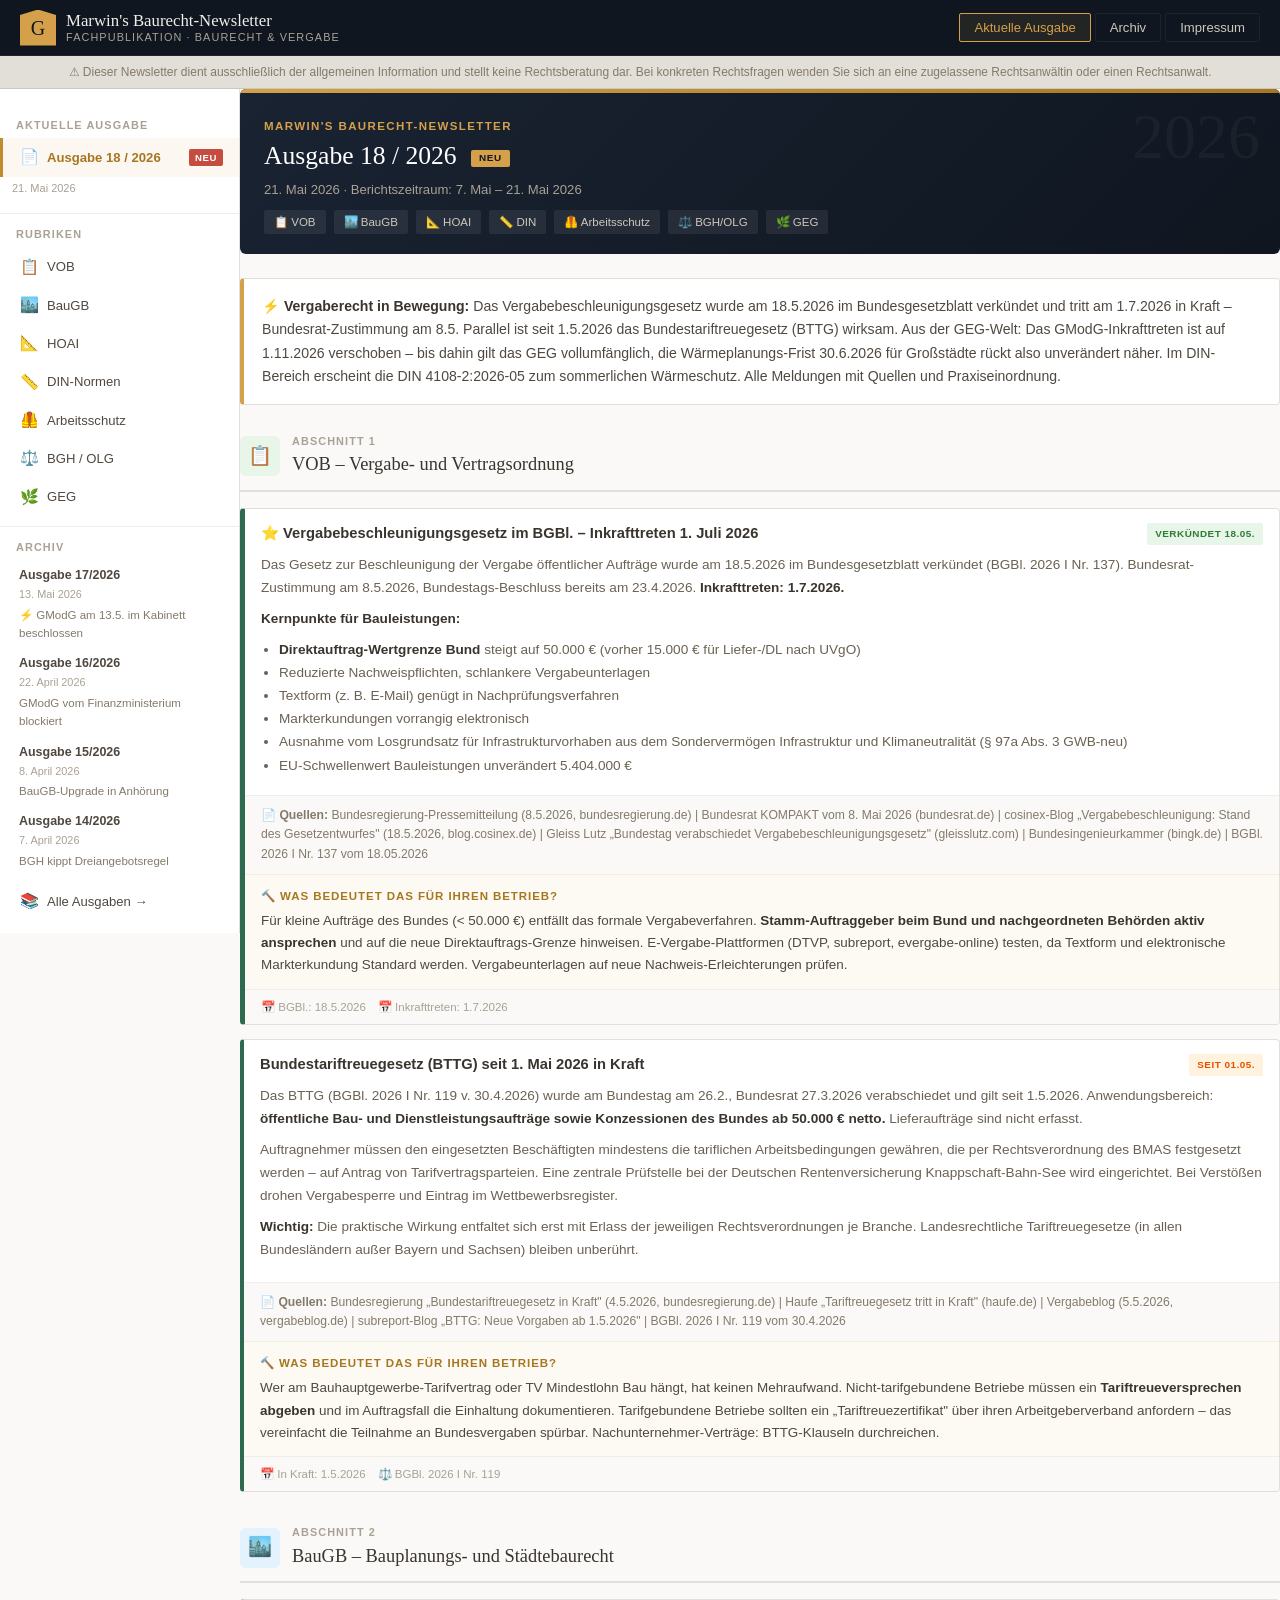
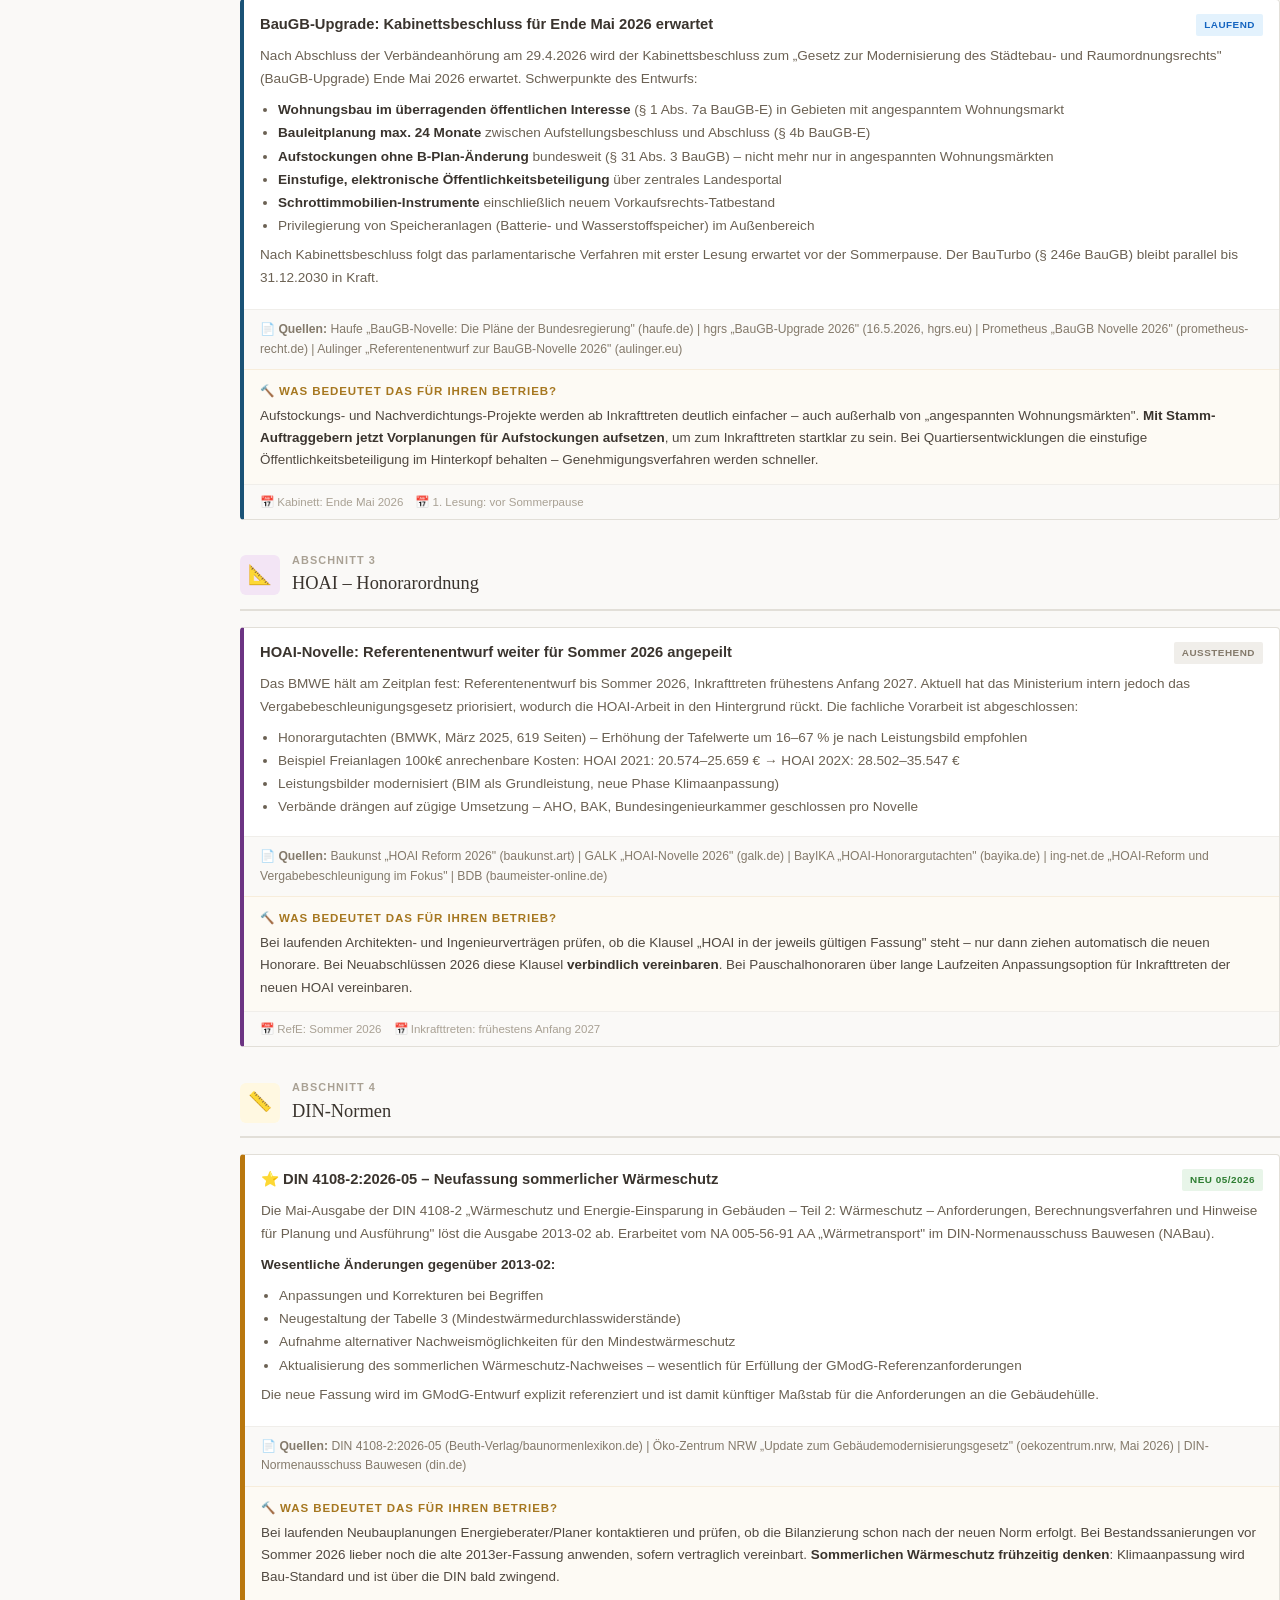
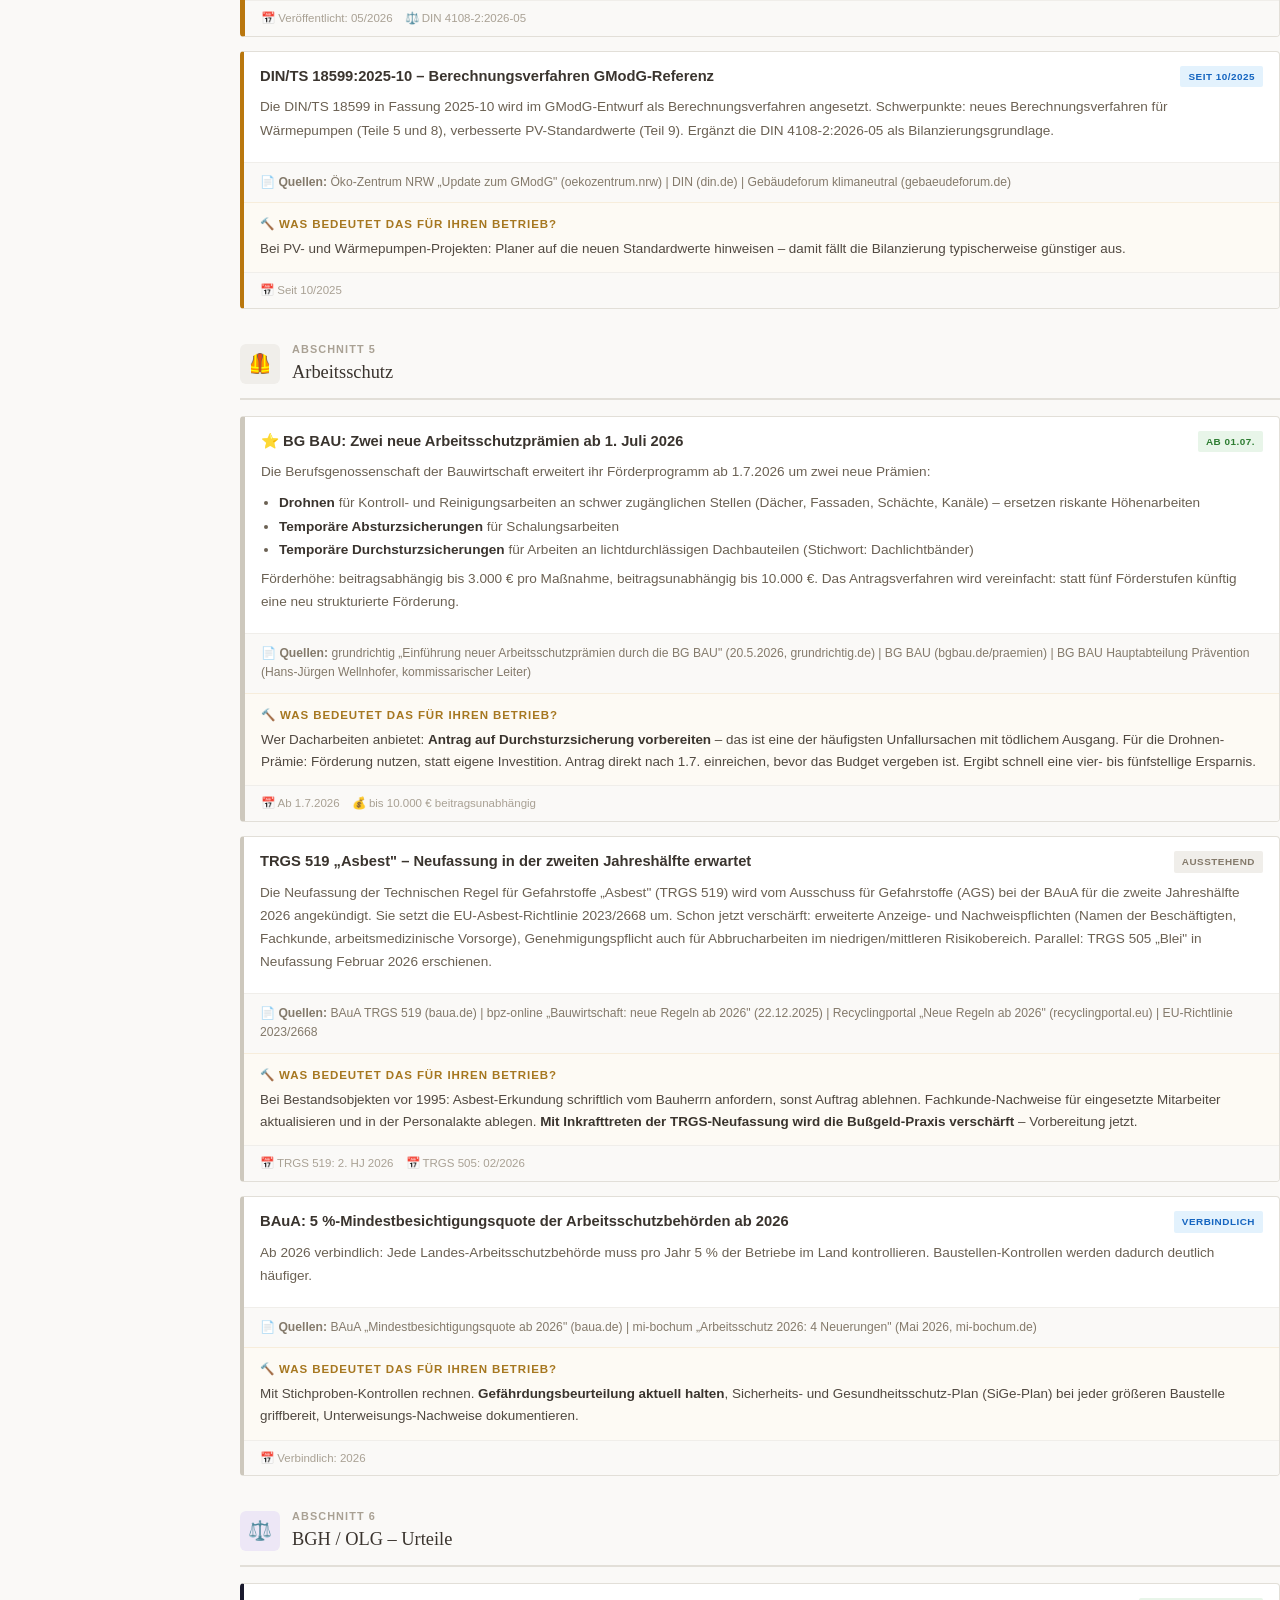
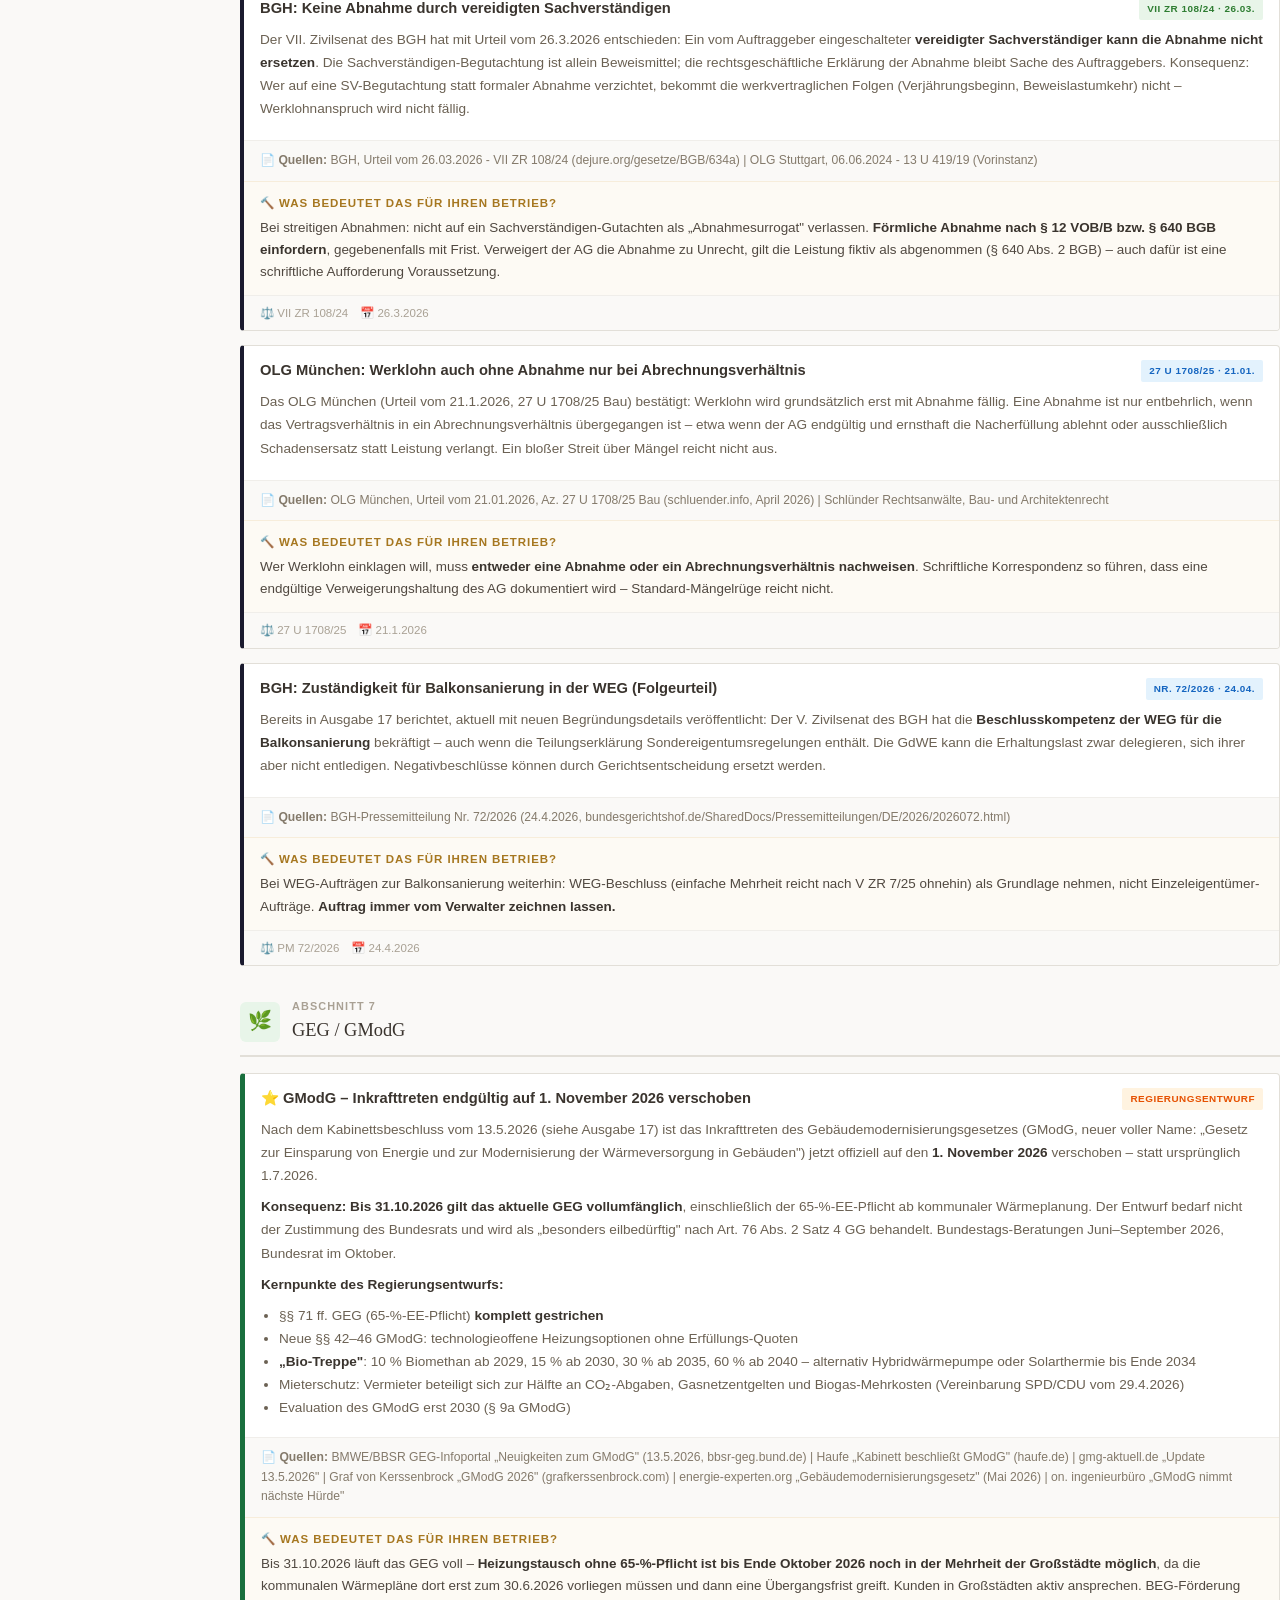
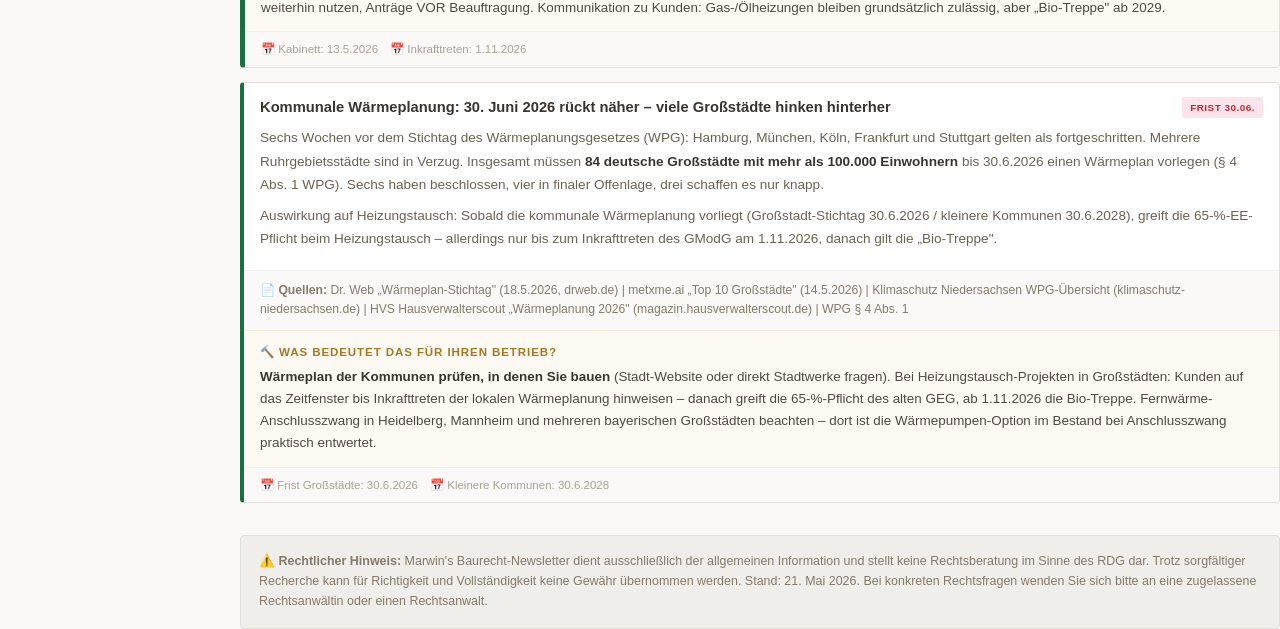
==== commit f110f5bb: "Update index.html" ====
--- a/index.html
+++ b/index.html
@@ -93,8 +93,8 @@
 const ARCHIV = [
   {
     nr: '18/2026', datum: '21. Mai 2026', aktuell: true,
-    themen: ['Recherche-Ergebnisse einfügen'],
-    highlight: '🔍 Ausgabe 18/2026 – Recherche-Inhalte aus Web-Search-Session einfügen'
+    themen: ['Vergabebeschleunigungsgesetz im BGBl.', 'BTTG seit 1.5.', 'GModG → 1.11.', 'BauGB-Upgrade Kabinett', 'DIN 4108-2:2026-05', 'BG BAU Drohnen-Prämie', 'Wärmeplanung 30.6.'],
+    highlight: '⚡ Vergabebeschleunigungsgesetz verkündet (18.5.) · BTTG seit 1.5. · GModG → 1.11. · DIN 4108-2 neu'
   },
   {
     nr: '17/2026', datum: '13. Mai 2026', aktuell: false,
@@ -143,7 +143,7 @@
 </div>
 
 <div class="editorial">
-  <strong>📝 Hinweis zur Redaktion:</strong> Diese Ausgabe wurde strukturell vorbereitet. Die Inhalte aus der Web-Recherche (BMWE, BGH-Pressemitteilungen, BMWK Vergaberecht und allgemeine Web-Suche zu den 7 Rubriken) müssen noch eingepflegt werden. Nutze dafür den Prompt im HTML-Kommentar oben in dieser Datei in einer Claude-Session mit aktiviertem Web Search. Das HTML-Ergebnis dann in diese Funktion <code>inhalt_18_2026()</code> einfügen.
+  <strong>⚡ Vergaberecht in Bewegung:</strong> Das Vergabebeschleunigungsgesetz wurde am 18.5.2026 im Bundesgesetzblatt verkündet und tritt am 1.7.2026 in Kraft – Bundesrat-Zustimmung am 8.5. Parallel ist seit 1.5.2026 das Bundestariftreuegesetz (BTTG) wirksam. Aus der GEG-Welt: Das GModG-Inkrafttreten ist auf 1.11.2026 verschoben – bis dahin gilt das GEG vollumfänglich, die Wärmeplanungs-Frist 30.6.2026 für Großstädte rückt also unverändert näher. Im DIN-Bereich erscheint die DIN 4108-2:2026-05 zum sommerlichen Wärmeschutz. Alle Meldungen mit Quellen und Praxiseinordnung.
 </div>
 
 <div class="section" id="s-vob">
@@ -151,12 +151,35 @@
     <div class="section-icon ic-vob">📋</div>
     <div><div class="section-nr">Abschnitt 1</div><div class="section-title">VOB – Vergabe- und Vertragsordnung</div></div>
   </div>
+  <div class="karte karte-vob" style="border-left-width:5px">
+    <div class="karte-kopf"><div class="karte-titel">⭐ Vergabebeschleunigungsgesetz im BGBl. – Inkrafttreten 1. Juli 2026</div><span class="badge b-neu">VERKÜNDET 18.05.</span></div>
+    <div class="karte-body">
+      <p>Das Gesetz zur Beschleunigung der Vergabe öffentlicher Aufträge wurde am 18.5.2026 im Bundesgesetzblatt verkündet (BGBl. 2026 I Nr. 137). Bundesrat-Zustimmung am 8.5.2026, Bundestags-Beschluss bereits am 23.4.2026. <strong>Inkrafttreten: 1.7.2026.</strong></p>
+      <p><strong>Kernpunkte für Bauleistungen:</strong></p>
+      <ul style="margin:6px 0 6px 18px;line-height:1.7">
+        <li><strong>Direktauftrag-Wertgrenze Bund</strong> steigt auf 50.000 € (vorher 15.000 € für Liefer-/DL nach UVgO)</li>
+        <li>Reduzierte Nachweispflichten, schlankere Vergabeunterlagen</li>
+        <li>Textform (z. B. E-Mail) genügt in Nachprüfungsverfahren</li>
+        <li>Markterkundungen vorrangig elektronisch</li>
+        <li>Ausnahme vom Losgrundsatz für Infrastrukturvorhaben aus dem Sondervermögen Infrastruktur und Klimaneutralität (§ 97a Abs. 3 GWB-neu)</li>
+        <li>EU-Schwellenwert Bauleistungen unverändert 5.404.000 €</li>
+      </ul>
+    </div>
+    <div class="quelle-box"><strong>📄 Quellen:</strong> Bundesregierung-Pressemitteilung (8.5.2026, bundesregierung.de) | Bundesrat KOMPAKT vom 8. Mai 2026 (bundesrat.de) | cosinex-Blog „Vergabebeschleunigung: Stand des Gesetzentwurfes" (18.5.2026, blog.cosinex.de) | Gleiss Lutz „Bundestag verabschiedet Vergabebeschleunigungsgesetz" (gleisslutz.com) | Bundesingenieurkammer (bingk.de) | BGBl. 2026 I Nr. 137 vom 18.05.2026</div>
+    <div class="praxis-box"><span class="praxis-label">🔨 Was bedeutet das für Ihren Betrieb?</span>Für kleine Aufträge des Bundes (< 50.000 €) entfällt das formale Vergabeverfahren. <strong>Stamm-Auftraggeber beim Bund und nachgeordneten Behörden aktiv ansprechen</strong> und auf die neue Direktauftrags-Grenze hinweisen. E-Vergabe-Plattformen (DTVP, subreport, evergabe-online) testen, da Textform und elektronische Markterkundung Standard werden. Vergabeunterlagen auf neue Nachweis-Erleichterungen prüfen.</div>
+    <div class="karte-fuss"><span>📅 BGBl.: 18.5.2026</span><span>📅 Inkrafttreten: 1.7.2026</span></div>
+  </div>
+
   <div class="karte karte-vob">
-    <div class="karte-kopf"><div class="karte-titel">[Platzhalter] Aktuelle VOB-Entwicklung</div><span class="badge b-info">RECHERCHE OFFEN</span></div>
-    <div class="karte-body"><p>Hier kommt der recherchierte Inhalt zur VOB der letzten 14 Tage hin. Erwartete Folgethemen aus Ausgabe 17/2026: Fortgang Vergabebeschleunigungsgesetz, Umsetzungspraxis § 3a VOB/A Wertgrenzen, Auswirkungen GModG auf öffentliche Ausschreibungen.</p></div>
-    <div class="quelle-box"><strong>📄 Quellen:</strong> noch einzutragen</div>
-    <div class="praxis-box"><span class="praxis-label">🔨 Was bedeutet das für Ihren Betrieb?</span>noch einzutragen</div>
-    <div class="karte-fuss"><span>📅 noch einzutragen</span></div>
+    <div class="karte-kopf"><div class="karte-titel">Bundestariftreuegesetz (BTTG) seit 1. Mai 2026 in Kraft</div><span class="badge b-hot">SEIT 01.05.</span></div>
+    <div class="karte-body">
+      <p>Das BTTG (BGBl. 2026 I Nr. 119 v. 30.4.2026) wurde am Bundestag am 26.2., Bundesrat 27.3.2026 verabschiedet und gilt seit 1.5.2026. Anwendungsbereich: <strong>öffentliche Bau- und Dienstleistungsaufträge sowie Konzessionen des Bundes ab 50.000 € netto.</strong> Lieferaufträge sind nicht erfasst.</p>
+      <p>Auftragnehmer müssen den eingesetzten Beschäftigten mindestens die tariflichen Arbeitsbedingungen gewähren, die per Rechtsverordnung des BMAS festgesetzt werden – auf Antrag von Tarifvertragsparteien. Eine zentrale Prüfstelle bei der Deutschen Rentenversicherung Knappschaft-Bahn-See wird eingerichtet. Bei Verstößen drohen Vergabesperre und Eintrag im Wettbewerbsregister.</p>
+      <p><strong>Wichtig:</strong> Die praktische Wirkung entfaltet sich erst mit Erlass der jeweiligen Rechtsverordnungen je Branche. Landesrechtliche Tariftreuegesetze (in allen Bundesländern außer Bayern und Sachsen) bleiben unberührt.</p>
+    </div>
+    <div class="quelle-box"><strong>📄 Quellen:</strong> Bundesregierung „Bundestariftreuegesetz in Kraft" (4.5.2026, bundesregierung.de) | Haufe „Tariftreuegesetz tritt in Kraft" (haufe.de) | Vergabeblog (5.5.2026, vergabeblog.de) | subreport-Blog „BTTG: Neue Vorgaben ab 1.5.2026" | BGBl. 2026 I Nr. 119 vom 30.4.2026</div>
+    <div class="praxis-box"><span class="praxis-label">🔨 Was bedeutet das für Ihren Betrieb?</span>Wer am Bauhauptgewerbe-Tarifvertrag oder TV Mindestlohn Bau hängt, hat keinen Mehraufwand. Nicht-tarifgebundene Betriebe müssen ein <strong>Tariftreueversprechen abgeben</strong> und im Auftragsfall die Einhaltung dokumentieren. Tarifgebundene Betriebe sollten ein „Tariftreuezertifikat" über ihren Arbeitgeberverband anfordern – das vereinfacht die Teilnahme an Bundesvergaben spürbar. Nachunternehmer-Verträge: BTTG-Klauseln durchreichen.</div>
+    <div class="karte-fuss"><span>📅 In Kraft: 1.5.2026</span><span>⚖️ BGBl. 2026 I Nr. 119</span></div>
   </div>
 </div>
 
@@ -166,11 +189,22 @@
     <div><div class="section-nr">Abschnitt 2</div><div class="section-title">BauGB – Bauplanungs- und Städtebaurecht</div></div>
   </div>
   <div class="karte karte-baugb">
-    <div class="karte-kopf"><div class="karte-titel">[Platzhalter] BauGB-Upgrade Folgeschritt</div><span class="badge b-info">RECHERCHE OFFEN</span></div>
-    <div class="karte-body"><p>Stand des BauGB-Upgrades nach Kabinettsbeschluss in Ausgabe 17. Erwartete Themen: Bundestags-Lesung, Anhörungen im Wohnungsbau-Ausschuss, Stellungnahmen der Verbände (DStGB, BAK, ZDB).</p></div>
-    <div class="quelle-box"><strong>📄 Quellen:</strong> noch einzutragen</div>
-    <div class="praxis-box"><span class="praxis-label">🔨 Was bedeutet das für Ihren Betrieb?</span>noch einzutragen</div>
-    <div class="karte-fuss"><span>📅 noch einzutragen</span></div>
+    <div class="karte-kopf"><div class="karte-titel">BauGB-Upgrade: Kabinettsbeschluss für Ende Mai 2026 erwartet</div><span class="badge b-info">LAUFEND</span></div>
+    <div class="karte-body">
+      <p>Nach Abschluss der Verbändeanhörung am 29.4.2026 wird der Kabinettsbeschluss zum „Gesetz zur Modernisierung des Städtebau- und Raumordnungsrechts" (BauGB-Upgrade) Ende Mai 2026 erwartet. Schwerpunkte des Entwurfs:</p>
+      <ul style="margin:6px 0 6px 18px;line-height:1.7">
+        <li><strong>Wohnungsbau im überragenden öffentlichen Interesse</strong> (§ 1 Abs. 7a BauGB-E) in Gebieten mit angespanntem Wohnungsmarkt</li>
+        <li><strong>Bauleitplanung max. 24 Monate</strong> zwischen Aufstellungsbeschluss und Abschluss (§ 4b BauGB-E)</li>
+        <li><strong>Aufstockungen ohne B-Plan-Änderung</strong> bundesweit (§ 31 Abs. 3 BauGB) – nicht mehr nur in angespannten Wohnungsmärkten</li>
+        <li><strong>Einstufige, elektronische Öffentlichkeitsbeteiligung</strong> über zentrales Landesportal</li>
+        <li><strong>Schrottimmobilien-Instrumente</strong> einschließlich neuem Vorkaufsrechts-Tatbestand</li>
+        <li>Privilegierung von Speicheranlagen (Batterie- und Wasserstoffspeicher) im Außenbereich</li>
+      </ul>
+      <p>Nach Kabinettsbeschluss folgt das parlamentarische Verfahren mit erster Lesung erwartet vor der Sommerpause. Der BauTurbo (§ 246e BauGB) bleibt parallel bis 31.12.2030 in Kraft.</p>
+    </div>
+    <div class="quelle-box"><strong>📄 Quellen:</strong> Haufe „BauGB-Novelle: Die Pläne der Bundesregierung" (haufe.de) | hgrs „BauGB-Upgrade 2026" (16.5.2026, hgrs.eu) | Prometheus „BauGB Novelle 2026" (prometheus-recht.de) | Aulinger „Referentenentwurf zur BauGB-Novelle 2026" (aulinger.eu)</div>
+    <div class="praxis-box"><span class="praxis-label">🔨 Was bedeutet das für Ihren Betrieb?</span>Aufstockungs- und Nachverdichtungs-Projekte werden ab Inkrafttreten deutlich einfacher – auch außerhalb von „angespannten Wohnungsmärkten". <strong>Mit Stamm-Auftraggebern jetzt Vorplanungen für Aufstockungen aufsetzen</strong>, um zum Inkrafttreten startklar zu sein. Bei Quartiersentwicklungen die einstufige Öffentlichkeitsbeteiligung im Hinterkopf behalten – Genehmigungsverfahren werden schneller.</div>
+    <div class="karte-fuss"><span>📅 Kabinett: Ende Mai 2026</span><span>📅 1. Lesung: vor Sommerpause</span></div>
   </div>
 </div>
 
@@ -180,11 +214,19 @@
     <div><div class="section-nr">Abschnitt 3</div><div class="section-title">HOAI – Honorarordnung</div></div>
   </div>
   <div class="karte karte-hoai">
-    <div class="karte-kopf"><div class="karte-titel">[Platzhalter] HOAI-Reform</div><span class="badge b-info">RECHERCHE OFFEN</span></div>
-    <div class="karte-body"><p>Stand des HOAI-Referentenentwurfs (laut Ausgabe 15 für Sommer 2026 erwartet). Aktuelle Honorargutachten und Verbandspositionen.</p></div>
-    <div class="quelle-box"><strong>📄 Quellen:</strong> noch einzutragen</div>
-    <div class="praxis-box"><span class="praxis-label">🔨 Was bedeutet das für Ihren Betrieb?</span>noch einzutragen</div>
-    <div class="karte-fuss"><span>📅 noch einzutragen</span></div>
+    <div class="karte-kopf"><div class="karte-titel">HOAI-Novelle: Referentenentwurf weiter für Sommer 2026 angepeilt</div><span class="badge b-pend">AUSSTEHEND</span></div>
+    <div class="karte-body">
+      <p>Das BMWE hält am Zeitplan fest: Referentenentwurf bis Sommer 2026, Inkrafttreten frühestens Anfang 2027. Aktuell hat das Ministerium intern jedoch das Vergabebeschleunigungsgesetz priorisiert, wodurch die HOAI-Arbeit in den Hintergrund rückt. Die fachliche Vorarbeit ist abgeschlossen:</p>
+      <ul style="margin:6px 0 6px 18px;line-height:1.7">
+        <li>Honorargutachten (BMWK, März 2025, 619 Seiten) – Erhöhung der Tafelwerte um 16–67 % je nach Leistungsbild empfohlen</li>
+        <li>Beispiel Freianlagen 100k€ anrechenbare Kosten: HOAI 2021: 20.574–25.659 € → HOAI 202X: 28.502–35.547 €</li>
+        <li>Leistungsbilder modernisiert (BIM als Grundleistung, neue Phase Klimaanpassung)</li>
+        <li>Verbände drängen auf zügige Umsetzung – AHO, BAK, Bundesingenieurkammer geschlossen pro Novelle</li>
+      </ul>
+    </div>
+    <div class="quelle-box"><strong>📄 Quellen:</strong> Baukunst „HOAI Reform 2026" (baukunst.art) | GALK „HOAI-Novelle 2026" (galk.de) | BayIKA „HOAI-Honorargutachten" (bayika.de) | ing-net.de „HOAI-Reform und Vergabebeschleunigung im Fokus" | BDB (baumeister-online.de)</div>
+    <div class="praxis-box"><span class="praxis-label">🔨 Was bedeutet das für Ihren Betrieb?</span>Bei laufenden Architekten- und Ingenieurverträgen prüfen, ob die Klausel „HOAI in der jeweils gültigen Fassung" steht – nur dann ziehen automatisch die neuen Honorare. Bei Neuabschlüssen 2026 diese Klausel <strong>verbindlich vereinbaren</strong>. Bei Pauschalhonoraren über lange Laufzeiten Anpassungsoption für Inkrafttreten der neuen HOAI vereinbaren.</div>
+    <div class="karte-fuss"><span>📅 RefE: Sommer 2026</span><span>📅 Inkrafttreten: frühestens Anfang 2027</span></div>
   </div>
 </div>
 
@@ -193,12 +235,30 @@
     <div class="section-icon ic-din">📏</div>
     <div><div class="section-nr">Abschnitt 4</div><div class="section-title">DIN-Normen</div></div>
   </div>
+  <div class="karte karte-din" style="border-left-width:5px">
+    <div class="karte-kopf"><div class="karte-titel">⭐ DIN 4108-2:2026-05 – Neufassung sommerlicher Wärmeschutz</div><span class="badge b-neu">NEU 05/2026</span></div>
+    <div class="karte-body">
+      <p>Die Mai-Ausgabe der DIN 4108-2 „Wärmeschutz und Energie-Einsparung in Gebäuden – Teil 2: Wärmeschutz – Anforderungen, Berechnungsverfahren und Hinweise für Planung und Ausführung" löst die Ausgabe 2013-02 ab. Erarbeitet vom NA 005-56-91 AA „Wärmetransport" im DIN-Normenausschuss Bauwesen (NABau).</p>
+      <p><strong>Wesentliche Änderungen gegenüber 2013-02:</strong></p>
+      <ul style="margin:6px 0 6px 18px;line-height:1.7">
+        <li>Anpassungen und Korrekturen bei Begriffen</li>
+        <li>Neugestaltung der Tabelle 3 (Mindestwärmedurchlasswiderstände)</li>
+        <li>Aufnahme alternativer Nachweismöglichkeiten für den Mindestwärmeschutz</li>
+        <li>Aktualisierung des sommerlichen Wärmeschutz-Nachweises – wesentlich für Erfüllung der GModG-Referenzanforderungen</li>
+      </ul>
+      <p>Die neue Fassung wird im GModG-Entwurf explizit referenziert und ist damit künftiger Maßstab für die Anforderungen an die Gebäudehülle.</p>
+    </div>
+    <div class="quelle-box"><strong>📄 Quellen:</strong> DIN 4108-2:2026-05 (Beuth-Verlag/baunormenlexikon.de) | Öko-Zentrum NRW „Update zum Gebäudemodernisierungsgesetz" (oekozentrum.nrw, Mai 2026) | DIN-Normenausschuss Bauwesen (din.de)</div>
+    <div class="praxis-box"><span class="praxis-label">🔨 Was bedeutet das für Ihren Betrieb?</span>Bei laufenden Neubauplanungen Energieberater/Planer kontaktieren und prüfen, ob die Bilanzierung schon nach der neuen Norm erfolgt. Bei Bestandssanierungen vor Sommer 2026 lieber noch die alte 2013er-Fassung anwenden, sofern vertraglich vereinbart. <strong>Sommerlichen Wärmeschutz frühzeitig denken</strong>: Klimaanpassung wird Bau-Standard und ist über die DIN bald zwingend.</div>
+    <div class="karte-fuss"><span>📅 Veröffentlicht: 05/2026</span><span>⚖️ DIN 4108-2:2026-05</span></div>
+  </div>
+
   <div class="karte karte-din">
-    <div class="karte-kopf"><div class="karte-titel">[Platzhalter] Neue DIN-Veröffentlichungen Mai 2026</div><span class="badge b-info">RECHERCHE OFFEN</span></div>
-    <div class="karte-body"><p>Neue und überarbeitete DIN-Normen mit Baurelevanz. Zu prüfen u.a.: DIN 18065 (Treppen), DIN 4108 (Wärmeschutz), DIN EN 1090 (Stahlbau), DIN 18299 ff. (VOB Teil C).</p></div>
-    <div class="quelle-box"><strong>📄 Quellen:</strong> noch einzutragen</div>
-    <div class="praxis-box"><span class="praxis-label">🔨 Was bedeutet das für Ihren Betrieb?</span>noch einzutragen</div>
-    <div class="karte-fuss"><span>📅 noch einzutragen</span></div>
+    <div class="karte-kopf"><div class="karte-titel">DIN/TS 18599:2025-10 – Berechnungsverfahren GModG-Referenz</div><span class="badge b-info">SEIT 10/2025</span></div>
+    <div class="karte-body"><p>Die DIN/TS 18599 in Fassung 2025-10 wird im GModG-Entwurf als Berechnungsverfahren angesetzt. Schwerpunkte: neues Berechnungsverfahren für Wärmepumpen (Teile 5 und 8), verbesserte PV-Standardwerte (Teil 9). Ergänzt die DIN 4108-2:2026-05 als Bilanzierungsgrundlage.</p></div>
+    <div class="quelle-box"><strong>📄 Quellen:</strong> Öko-Zentrum NRW „Update zum GModG" (oekozentrum.nrw) | DIN (din.de) | Gebäudeforum klimaneutral (gebaeudeforum.de)</div>
+    <div class="praxis-box"><span class="praxis-label">🔨 Was bedeutet das für Ihren Betrieb?</span>Bei PV- und Wärmepumpen-Projekten: Planer auf die neuen Standardwerte hinweisen – damit fällt die Bilanzierung typischerweise günstiger aus.</div>
+    <div class="karte-fuss"><span>📅 Seit 10/2025</span></div>
   </div>
 </div>
 
@@ -207,12 +267,36 @@
     <div class="section-icon ic-arb">🦺</div>
     <div><div class="section-nr">Abschnitt 5</div><div class="section-title">Arbeitsschutz</div></div>
   </div>
+  <div class="karte karte-arb" style="border-left-width:5px">
+    <div class="karte-kopf"><div class="karte-titel">⭐ BG BAU: Zwei neue Arbeitsschutzprämien ab 1. Juli 2026</div><span class="badge b-neu">AB 01.07.</span></div>
+    <div class="karte-body">
+      <p>Die Berufsgenossenschaft der Bauwirtschaft erweitert ihr Förderprogramm ab 1.7.2026 um zwei neue Prämien:</p>
+      <ul style="margin:6px 0 6px 18px;line-height:1.7">
+        <li><strong>Drohnen</strong> für Kontroll- und Reinigungsarbeiten an schwer zugänglichen Stellen (Dächer, Fassaden, Schächte, Kanäle) – ersetzen riskante Höhenarbeiten</li>
+        <li><strong>Temporäre Absturzsicherungen</strong> für Schalungsarbeiten</li>
+        <li><strong>Temporäre Durchsturzsicherungen</strong> für Arbeiten an lichtdurchlässigen Dachbauteilen (Stichwort: Dachlichtbänder)</li>
+      </ul>
+      <p>Förderhöhe: beitragsabhängig bis 3.000 € pro Maßnahme, beitragsunabhängig bis 10.000 €. Das Antragsverfahren wird vereinfacht: statt fünf Förderstufen künftig eine neu strukturierte Förderung.</p>
+    </div>
+    <div class="quelle-box"><strong>📄 Quellen:</strong> grundrichtig „Einführung neuer Arbeitsschutzprämien durch die BG BAU" (20.5.2026, grundrichtig.de) | BG BAU (bgbau.de/praemien) | BG BAU Hauptabteilung Prävention (Hans-Jürgen Wellnhofer, kommissarischer Leiter)</div>
+    <div class="praxis-box"><span class="praxis-label">🔨 Was bedeutet das für Ihren Betrieb?</span>Wer Dacharbeiten anbietet: <strong>Antrag auf Durchsturzsicherung vorbereiten</strong> – das ist eine der häufigsten Unfallursachen mit tödlichem Ausgang. Für die Drohnen-Prämie: Förderung nutzen, statt eigene Investition. Antrag direkt nach 1.7. einreichen, bevor das Budget vergeben ist. Ergibt schnell eine vier- bis fünfstellige Ersparnis.</div>
+    <div class="karte-fuss"><span>📅 Ab 1.7.2026</span><span>💰 bis 10.000 € beitragsunabhängig</span></div>
+  </div>
+
   <div class="karte karte-arb">
-    <div class="karte-kopf"><div class="karte-titel">[Platzhalter] Arbeitsschutz aktuell</div><span class="badge b-info">RECHERCHE OFFEN</span></div>
-    <div class="karte-body"><p>Erwartete Folgethemen: BAuA Sommerhitze-Empfehlungen, DGUV V2 Reform Umsetzung, Asbestpflichten (TRGS 519), Lärm-Verordnung Baustelle, neue ASR-Veröffentlichungen.</p></div>
-    <div class="quelle-box"><strong>📄 Quellen:</strong> noch einzutragen</div>
-    <div class="praxis-box"><span class="praxis-label">🔨 Was bedeutet das für Ihren Betrieb?</span>noch einzutragen</div>
-    <div class="karte-fuss"><span>📅 noch einzutragen</span></div>
+    <div class="karte-kopf"><div class="karte-titel">TRGS 519 „Asbest" – Neufassung in der zweiten Jahreshälfte erwartet</div><span class="badge b-pend">AUSSTEHEND</span></div>
+    <div class="karte-body"><p>Die Neufassung der Technischen Regel für Gefahrstoffe „Asbest" (TRGS 519) wird vom Ausschuss für Gefahrstoffe (AGS) bei der BAuA für die zweite Jahreshälfte 2026 angekündigt. Sie setzt die EU-Asbest-Richtlinie 2023/2668 um. Schon jetzt verschärft: erweiterte Anzeige- und Nachweispflichten (Namen der Beschäftigten, Fachkunde, arbeitsmedizinische Vorsorge), Genehmigungspflicht auch für Abbrucharbeiten im niedrigen/mittleren Risikobereich. Parallel: TRGS 505 „Blei" in Neufassung Februar 2026 erschienen.</p></div>
+    <div class="quelle-box"><strong>📄 Quellen:</strong> BAuA TRGS 519 (baua.de) | bpz-online „Bauwirtschaft: neue Regeln ab 2026" (22.12.2025) | Recyclingportal „Neue Regeln ab 2026" (recyclingportal.eu) | EU-Richtlinie 2023/2668</div>
+    <div class="praxis-box"><span class="praxis-label">🔨 Was bedeutet das für Ihren Betrieb?</span>Bei Bestandsobjekten vor 1995: Asbest-Erkundung schriftlich vom Bauherrn anfordern, sonst Auftrag ablehnen. Fachkunde-Nachweise für eingesetzte Mitarbeiter aktualisieren und in der Personalakte ablegen. <strong>Mit Inkrafttreten der TRGS-Neufassung wird die Bußgeld-Praxis verschärft</strong> – Vorbereitung jetzt.</div>
+    <div class="karte-fuss"><span>📅 TRGS 519: 2. HJ 2026</span><span>📅 TRGS 505: 02/2026</span></div>
+  </div>
+
+  <div class="karte karte-arb">
+    <div class="karte-kopf"><div class="karte-titel">BAuA: 5 %-Mindestbesichtigungsquote der Arbeitsschutzbehörden ab 2026</div><span class="badge b-info">VERBINDLICH</span></div>
+    <div class="karte-body"><p>Ab 2026 verbindlich: Jede Landes-Arbeitsschutzbehörde muss pro Jahr 5 % der Betriebe im Land kontrollieren. Baustellen-Kontrollen werden dadurch deutlich häufiger.</p></div>
+    <div class="quelle-box"><strong>📄 Quellen:</strong> BAuA „Mindestbesichtigungsquote ab 2026" (baua.de) | mi-bochum „Arbeitsschutz 2026: 4 Neuerungen" (Mai 2026, mi-bochum.de)</div>
+    <div class="praxis-box"><span class="praxis-label">🔨 Was bedeutet das für Ihren Betrieb?</span>Mit Stichproben-Kontrollen rechnen. <strong>Gefährdungsbeurteilung aktuell halten</strong>, Sicherheits- und Gesundheitsschutz-Plan (SiGe-Plan) bei jeder größeren Baustelle griffbereit, Unterweisungs-Nachweise dokumentieren.</div>
+    <div class="karte-fuss"><span>📅 Verbindlich: 2026</span></div>
   </div>
 </div>
 
@@ -222,11 +306,27 @@
     <div><div class="section-nr">Abschnitt 6</div><div class="section-title">BGH / OLG – Urteile</div></div>
   </div>
   <div class="karte karte-urt">
-    <div class="karte-kopf"><div class="karte-titel">[Platzhalter] Aktuelle Urteile</div><span class="badge b-info">RECHERCHE OFFEN</span></div>
-    <div class="karte-body"><p>BGH-Pressemitteilungen Mai 2026 prüfen (Quelle 3 im Prompt). OLG-Entscheidungen zu Werkmängelhaftung, Abnahmeverweigerung, Behinderungsanzeigen, Bürgschaft auf erstes Anfordern.</p></div>
-    <div class="quelle-box"><strong>📄 Quellen:</strong> noch einzutragen</div>
-    <div class="praxis-box"><span class="praxis-label">🔨 Was bedeutet das für Ihren Betrieb?</span>noch einzutragen</div>
-    <div class="karte-fuss"><span>📅 noch einzutragen</span></div>
+    <div class="karte-kopf"><div class="karte-titel">BGH: Keine Abnahme durch vereidigten Sachverständigen</div><span class="badge b-neu">VII ZR 108/24 · 26.03.</span></div>
+    <div class="karte-body"><p>Der VII. Zivilsenat des BGH hat mit Urteil vom 26.3.2026 entschieden: Ein vom Auftraggeber eingeschalteter <strong>vereidigter Sachverständiger kann die Abnahme nicht ersetzen</strong>. Die Sachverständigen-Begutachtung ist allein Beweismittel; die rechtsgeschäftliche Erklärung der Abnahme bleibt Sache des Auftraggebers. Konsequenz: Wer auf eine SV-Begutachtung statt formaler Abnahme verzichtet, bekommt die werkvertraglichen Folgen (Verjährungsbeginn, Beweislastumkehr) nicht – Werklohnanspruch wird nicht fällig.</p></div>
+    <div class="quelle-box"><strong>📄 Quellen:</strong> BGH, Urteil vom 26.03.2026 - VII ZR 108/24 (dejure.org/gesetze/BGB/634a) | OLG Stuttgart, 06.06.2024 - 13 U 419/19 (Vorinstanz)</div>
+    <div class="praxis-box"><span class="praxis-label">🔨 Was bedeutet das für Ihren Betrieb?</span>Bei streitigen Abnahmen: nicht auf ein Sachverständigen-Gutachten als „Abnahmesurrogat" verlassen. <strong>Förmliche Abnahme nach § 12 VOB/B bzw. § 640 BGB einfordern</strong>, gegebenenfalls mit Frist. Verweigert der AG die Abnahme zu Unrecht, gilt die Leistung fiktiv als abgenommen (§ 640 Abs. 2 BGB) – auch dafür ist eine schriftliche Aufforderung Voraussetzung.</div>
+    <div class="karte-fuss"><span>⚖️ VII ZR 108/24</span><span>📅 26.3.2026</span></div>
+  </div>
+
+  <div class="karte karte-urt">
+    <div class="karte-kopf"><div class="karte-titel">OLG München: Werklohn auch ohne Abnahme nur bei Abrechnungsverhältnis</div><span class="badge b-info">27 U 1708/25 · 21.01.</span></div>
+    <div class="karte-body"><p>Das OLG München (Urteil vom 21.1.2026, 27 U 1708/25 Bau) bestätigt: Werklohn wird grundsätzlich erst mit Abnahme fällig. Eine Abnahme ist nur entbehrlich, wenn das Vertragsverhältnis in ein Abrechnungsverhältnis übergegangen ist – etwa wenn der AG endgültig und ernsthaft die Nacherfüllung ablehnt oder ausschließlich Schadensersatz statt Leistung verlangt. Ein bloßer Streit über Mängel reicht nicht aus.</p></div>
+    <div class="quelle-box"><strong>📄 Quellen:</strong> OLG München, Urteil vom 21.01.2026, Az. 27 U 1708/25 Bau (schluender.info, April 2026) | Schlünder Rechtsanwälte, Bau- und Architektenrecht</div>
+    <div class="praxis-box"><span class="praxis-label">🔨 Was bedeutet das für Ihren Betrieb?</span>Wer Werklohn einklagen will, muss <strong>entweder eine Abnahme oder ein Abrechnungsverhältnis nachweisen</strong>. Schriftliche Korrespondenz so führen, dass eine endgültige Verweigerungshaltung des AG dokumentiert wird – Standard-Mängelrüge reicht nicht.</div>
+    <div class="karte-fuss"><span>⚖️ 27 U 1708/25</span><span>📅 21.1.2026</span></div>
+  </div>
+
+  <div class="karte karte-urt">
+    <div class="karte-kopf"><div class="karte-titel">BGH: Zuständigkeit für Balkonsanierung in der WEG (Folgeurteil)</div><span class="badge b-info">Nr. 72/2026 · 24.04.</span></div>
+    <div class="karte-body"><p>Bereits in Ausgabe 17 berichtet, aktuell mit neuen Begründungsdetails veröffentlicht: Der V. Zivilsenat des BGH hat die <strong>Beschlusskompetenz der WEG für die Balkonsanierung</strong> bekräftigt – auch wenn die Teilungserklärung Sondereigentumsregelungen enthält. Die GdWE kann die Erhaltungslast zwar delegieren, sich ihrer aber nicht entledigen. Negativbeschlüsse können durch Gerichtsentscheidung ersetzt werden.</p></div>
+    <div class="quelle-box"><strong>📄 Quellen:</strong> BGH-Pressemitteilung Nr. 72/2026 (24.4.2026, bundesgerichtshof.de/SharedDocs/Pressemitteilungen/DE/2026/2026072.html)</div>
+    <div class="praxis-box"><span class="praxis-label">🔨 Was bedeutet das für Ihren Betrieb?</span>Bei WEG-Aufträgen zur Balkonsanierung weiterhin: WEG-Beschluss (einfache Mehrheit reicht nach V ZR 7/25 ohnehin) als Grundlage nehmen, nicht Einzeleigentümer-Aufträge. <strong>Auftrag immer vom Verwalter zeichnen lassen.</strong></div>
+    <div class="karte-fuss"><span>⚖️ PM 72/2026</span><span>📅 24.4.2026</span></div>
   </div>
 </div>
 
@@ -235,12 +335,34 @@
     <div class="section-icon ic-geg">🌿</div>
     <div><div class="section-nr">Abschnitt 7</div><div class="section-title">GEG / GModG</div></div>
   </div>
+  <div class="karte karte-geg" style="border-left-width:5px">
+    <div class="karte-kopf"><div class="karte-titel">⭐ GModG – Inkrafttreten endgültig auf 1. November 2026 verschoben</div><span class="badge b-hot">REGIERUNGSENTWURF</span></div>
+    <div class="karte-body">
+      <p>Nach dem Kabinettsbeschluss vom 13.5.2026 (siehe Ausgabe 17) ist das Inkrafttreten des Gebäudemodernisierungsgesetzes (GModG, neuer voller Name: „Gesetz zur Einsparung von Energie und zur Modernisierung der Wärmeversorgung in Gebäuden") jetzt offiziell auf den <strong>1. November 2026</strong> verschoben – statt ursprünglich 1.7.2026.</p>
+      <p><strong>Konsequenz: Bis 31.10.2026 gilt das aktuelle GEG vollumfänglich</strong>, einschließlich der 65-%-EE-Pflicht ab kommunaler Wärmeplanung. Der Entwurf bedarf nicht der Zustimmung des Bundesrats und wird als „besonders eilbedürftig" nach Art. 76 Abs. 2 Satz 4 GG behandelt. Bundestags-Beratungen Juni–September 2026, Bundesrat im Oktober.</p>
+      <p><strong>Kernpunkte des Regierungsentwurfs:</strong></p>
+      <ul style="margin:6px 0 6px 18px;line-height:1.7">
+        <li>§§ 71 ff. GEG (65-%-EE-Pflicht) <strong>komplett gestrichen</strong></li>
+        <li>Neue §§ 42–46 GModG: technologieoffene Heizungsoptionen ohne Erfüllungs-Quoten</li>
+        <li><strong>„Bio-Treppe"</strong>: 10 % Biomethan ab 2029, 15 % ab 2030, 30 % ab 2035, 60 % ab 2040 – alternativ Hybridwärmepumpe oder Solarthermie bis Ende 2034</li>
+        <li>Mieterschutz: Vermieter beteiligt sich zur Hälfte an CO₂-Abgaben, Gasnetzentgelten und Biogas-Mehrkosten (Vereinbarung SPD/CDU vom 29.4.2026)</li>
+        <li>Evaluation des GModG erst 2030 (§ 9a GModG)</li>
+      </ul>
+    </div>
+    <div class="quelle-box"><strong>📄 Quellen:</strong> BMWE/BBSR GEG-Infoportal „Neuigkeiten zum GModG" (13.5.2026, bbsr-geg.bund.de) | Haufe „Kabinett beschließt GModG" (haufe.de) | gmg-aktuell.de „Update 13.5.2026" | Graf von Kerssenbrock „GModG 2026" (grafkerssenbrock.com) | energie-experten.org „Gebäudemodernisierungsgesetz" (Mai 2026) | on. ingenieurbüro „GModG nimmt nächste Hürde"</div>
+    <div class="praxis-box"><span class="praxis-label">🔨 Was bedeutet das für Ihren Betrieb?</span>Bis 31.10.2026 läuft das GEG voll – <strong>Heizungstausch ohne 65-%-Pflicht ist bis Ende Oktober 2026 noch in der Mehrheit der Großstädte möglich</strong>, da die kommunalen Wärmepläne dort erst zum 30.6.2026 vorliegen müssen und dann eine Übergangsfrist greift. Kunden in Großstädten aktiv ansprechen. BEG-Förderung weiterhin nutzen, Anträge VOR Beauftragung. Kommunikation zu Kunden: Gas-/Ölheizungen bleiben grundsätzlich zulässig, aber „Bio-Treppe" ab 2029.</div>
+    <div class="karte-fuss"><span>📅 Kabinett: 13.5.2026</span><span>📅 Inkrafttreten: 1.11.2026</span></div>
+  </div>
+
   <div class="karte karte-geg">
-    <div class="karte-kopf"><div class="karte-titel">[Platzhalter] GModG nach Kabinettsbeschluss</div><span class="badge b-hot">FOLGE 17/2026</span></div>
-    <div class="karte-body"><p>Erwartete Folgethemen: 1. Lesung GModG im Bundestag, BMWE-Energiewende-Newsletter, Verbandsstellungnahmen, kommunale Wärmeplanung (Frist 30.6.2026 für Großstädte), Förderkulisse BEG.</p></div>
-    <div class="quelle-box"><strong>📄 Quellen:</strong> noch einzutragen</div>
-    <div class="praxis-box"><span class="praxis-label">🔨 Was bedeutet das für Ihren Betrieb?</span>noch einzutragen</div>
-    <div class="karte-fuss"><span>📅 noch einzutragen</span></div>
+    <div class="karte-kopf"><div class="karte-titel">Kommunale Wärmeplanung: 30. Juni 2026 rückt näher – viele Großstädte hinken hinterher</div><span class="badge b-frist">FRIST 30.06.</span></div>
+    <div class="karte-body">
+      <p>Sechs Wochen vor dem Stichtag des Wärmeplanungsgesetzes (WPG): Hamburg, München, Köln, Frankfurt und Stuttgart gelten als fortgeschritten. Mehrere Ruhrgebietsstädte sind in Verzug. Insgesamt müssen <strong>84 deutsche Großstädte mit mehr als 100.000 Einwohnern</strong> bis 30.6.2026 einen Wärmeplan vorlegen (§ 4 Abs. 1 WPG). Sechs haben beschlossen, vier in finaler Offenlage, drei schaffen es nur knapp.</p>
+      <p>Auswirkung auf Heizungstausch: Sobald die kommunale Wärmeplanung vorliegt (Großstadt-Stichtag 30.6.2026 / kleinere Kommunen 30.6.2028), greift die 65-%-EE-Pflicht beim Heizungstausch – allerdings nur bis zum Inkrafttreten des GModG am 1.11.2026, danach gilt die „Bio-Treppe".</p>
+    </div>
+    <div class="quelle-box"><strong>📄 Quellen:</strong> Dr. Web „Wärmeplan-Stichtag" (18.5.2026, drweb.de) | metxme.ai „Top 10 Großstädte" (14.5.2026) | Klimaschutz Niedersachsen WPG-Übersicht (klimaschutz-niedersachsen.de) | HVS Hausverwalterscout „Wärmeplanung 2026" (magazin.hausverwalterscout.de) | WPG § 4 Abs. 1</div>
+    <div class="praxis-box"><span class="praxis-label">🔨 Was bedeutet das für Ihren Betrieb?</span><strong>Wärmeplan der Kommunen prüfen, in denen Sie bauen</strong> (Stadt-Website oder direkt Stadtwerke fragen). Bei Heizungstausch-Projekten in Großstädten: Kunden auf das Zeitfenster bis Inkrafttreten der lokalen Wärmeplanung hinweisen – danach greift die 65-%-Pflicht des alten GEG, ab 1.11.2026 die Bio-Treppe. Fernwärme-Anschlusszwang in Heidelberg, Mannheim und mehreren bayerischen Großstädten beachten – dort ist die Wärmepumpen-Option im Bestand bei Anschlusszwang praktisch entwertet.</div>
+    <div class="karte-fuss"><span>📅 Frist Großstädte: 30.6.2026</span><span>📅 Kleinere Kommunen: 30.6.2028</span></div>
   </div>
 </div>
 
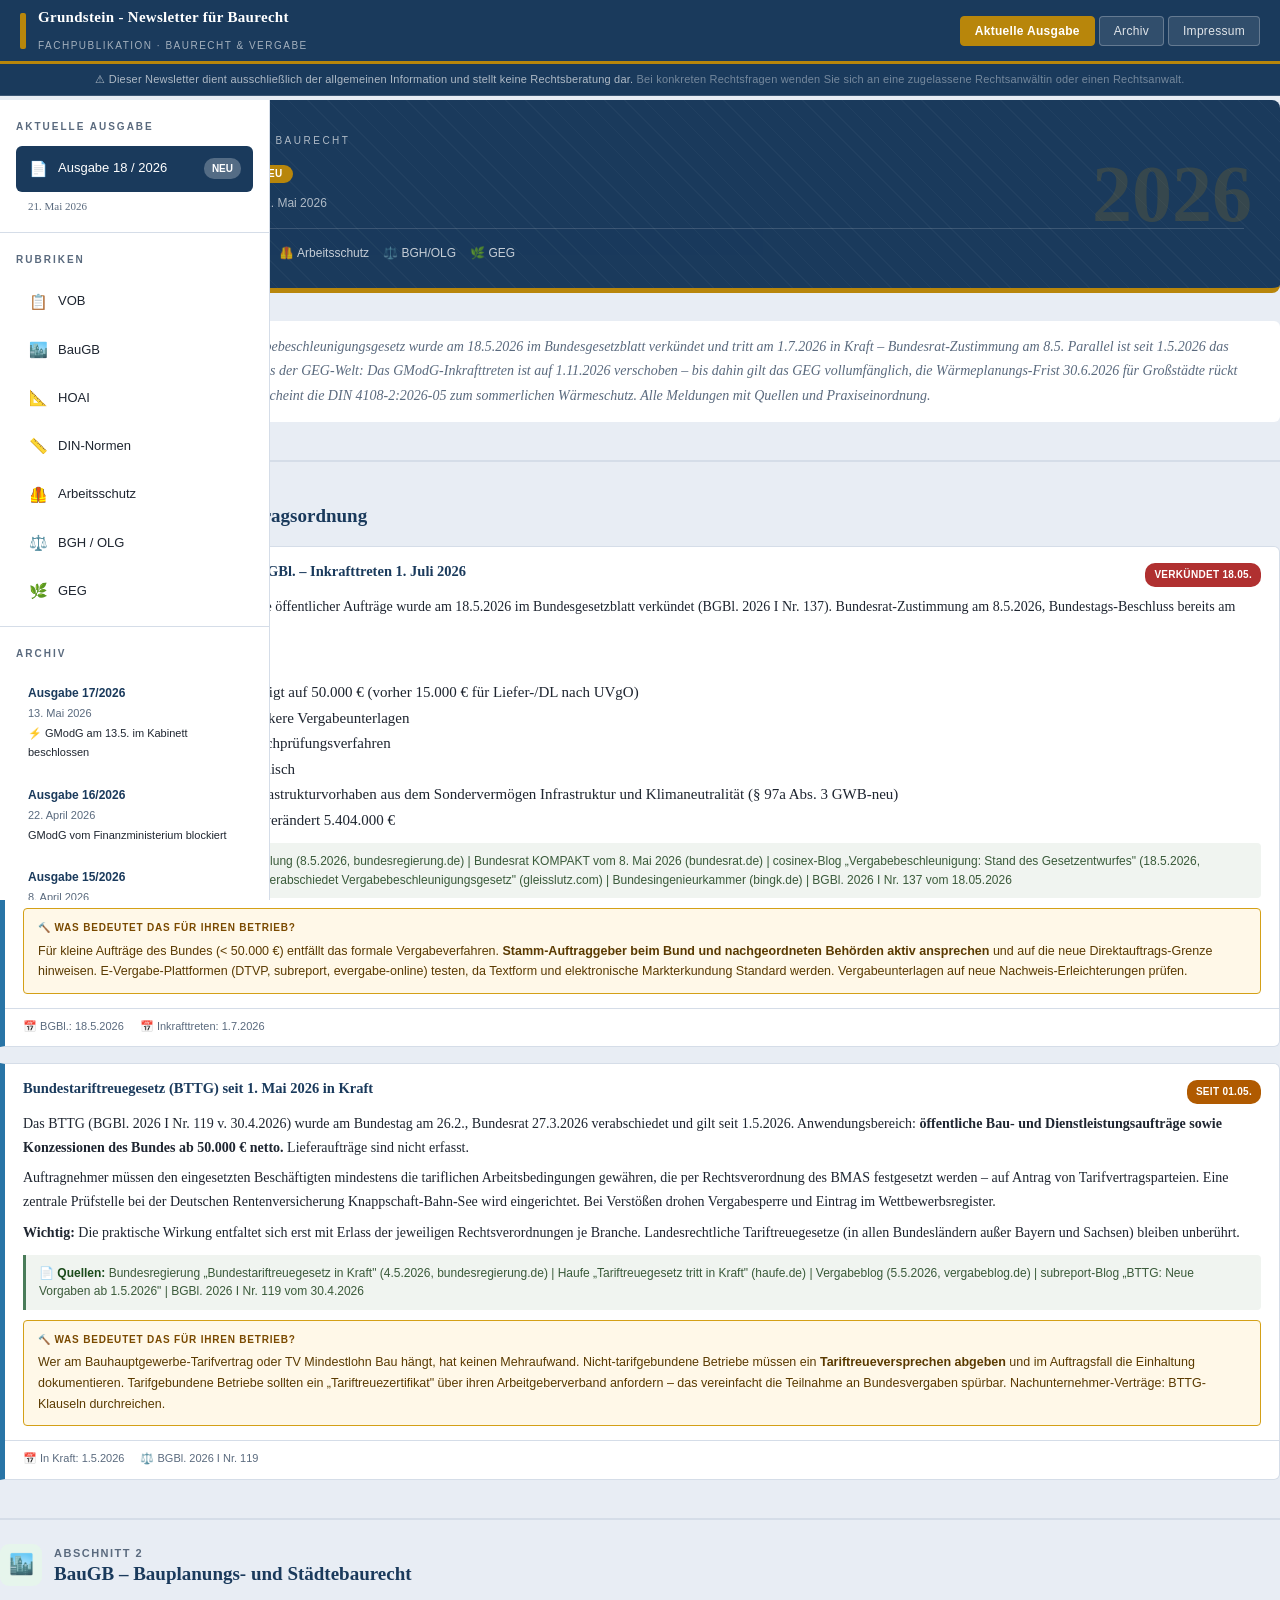
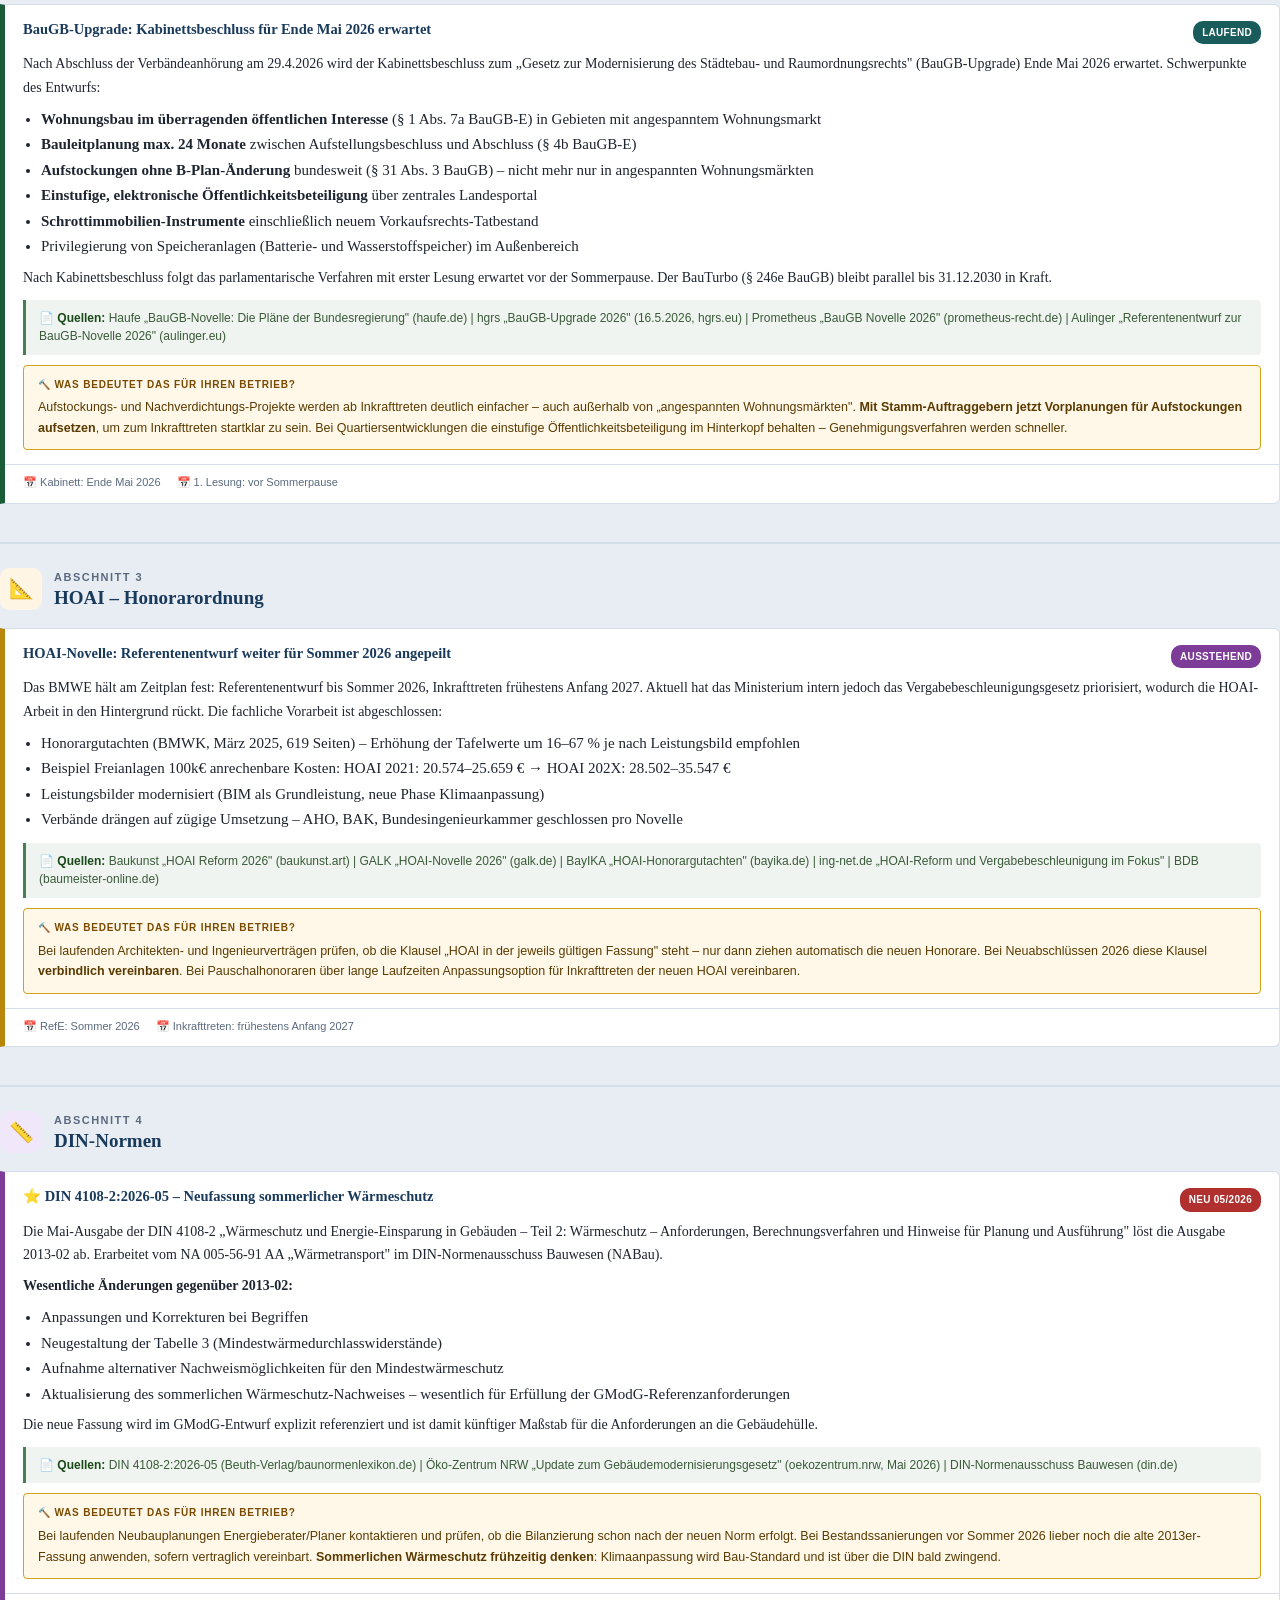
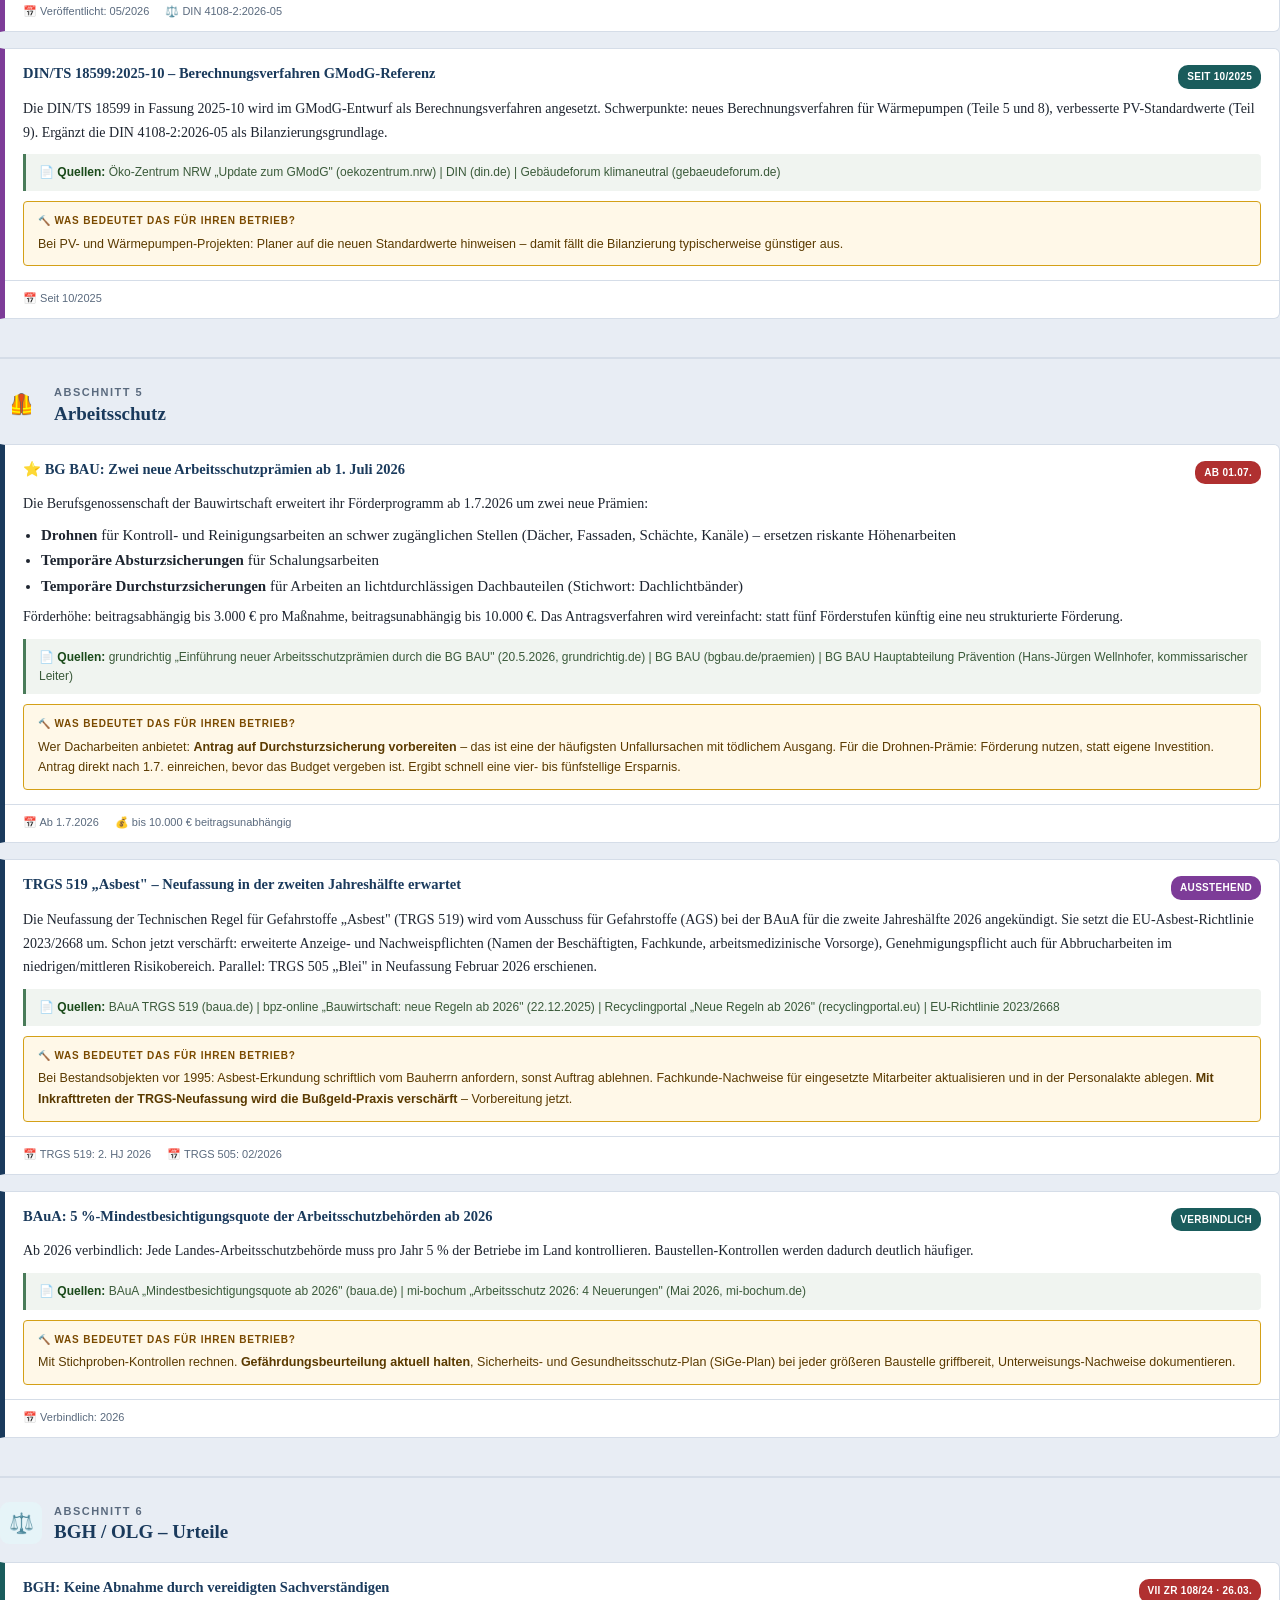
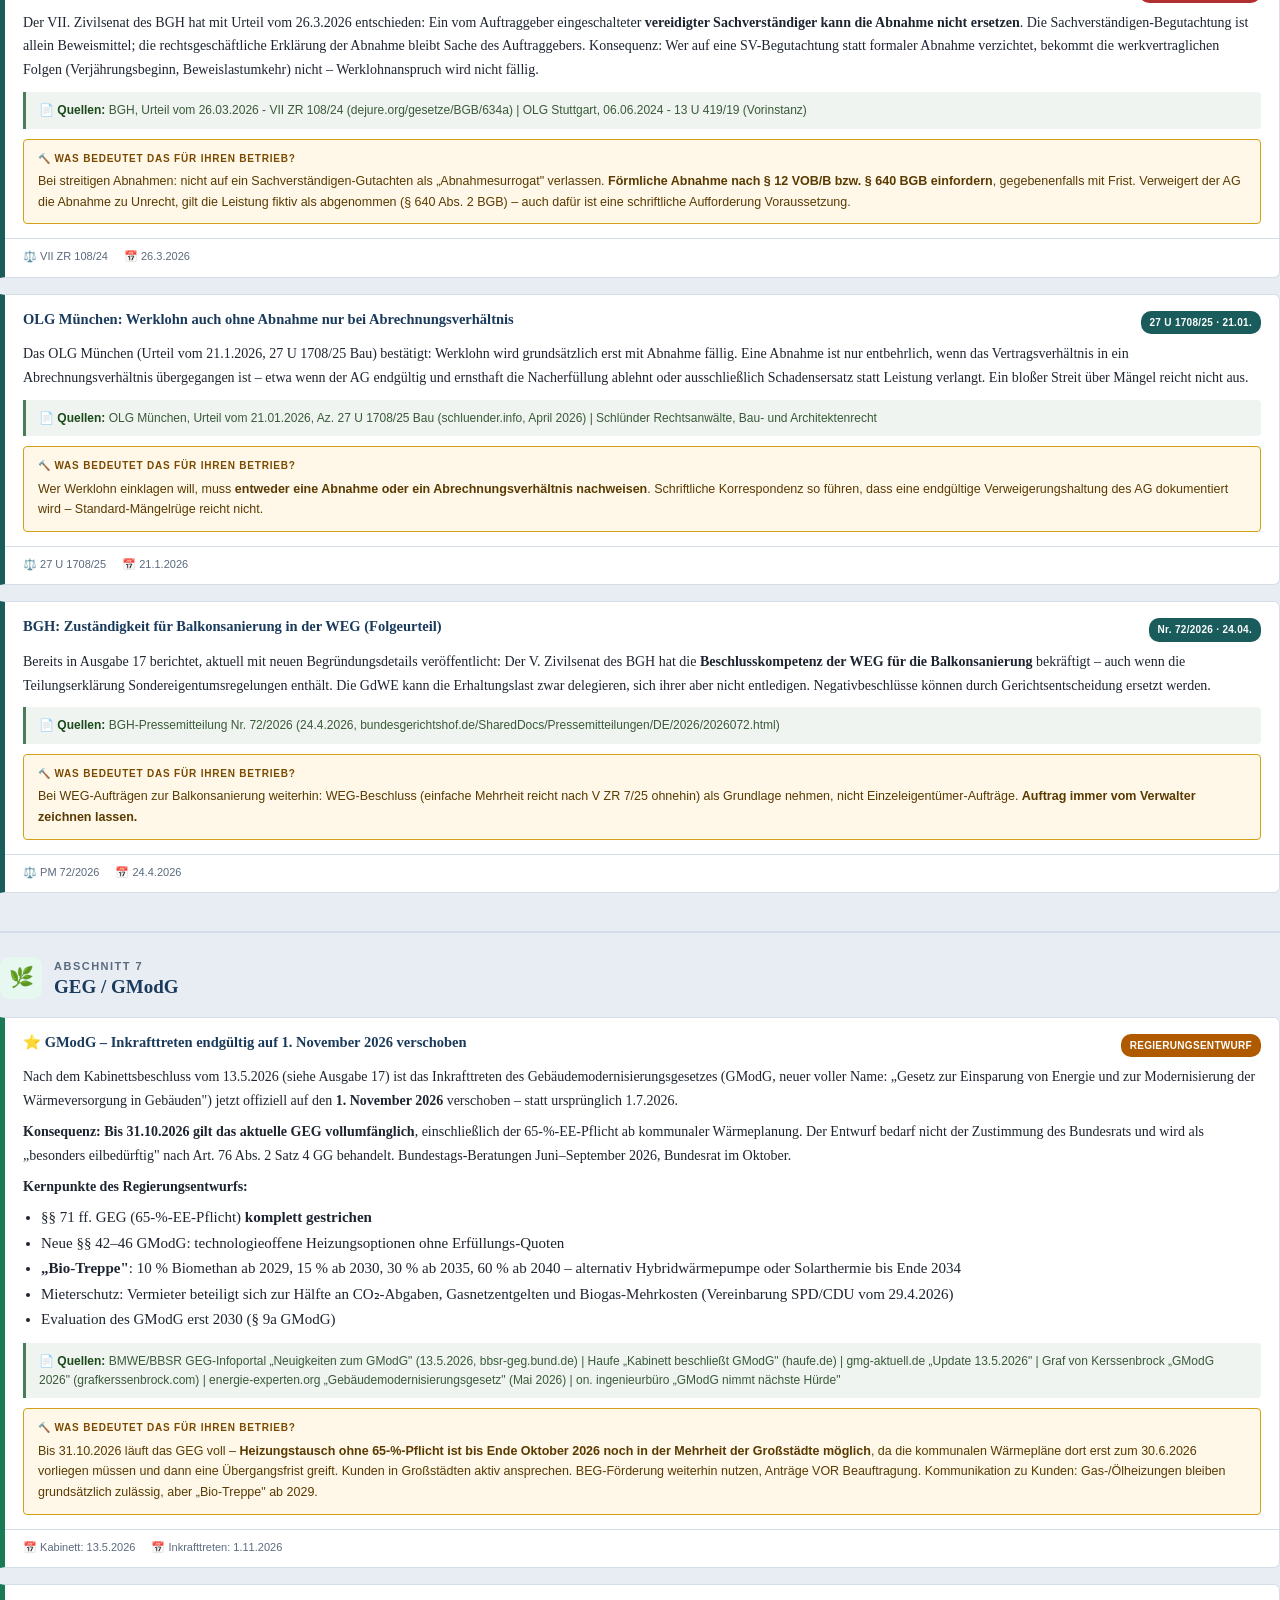
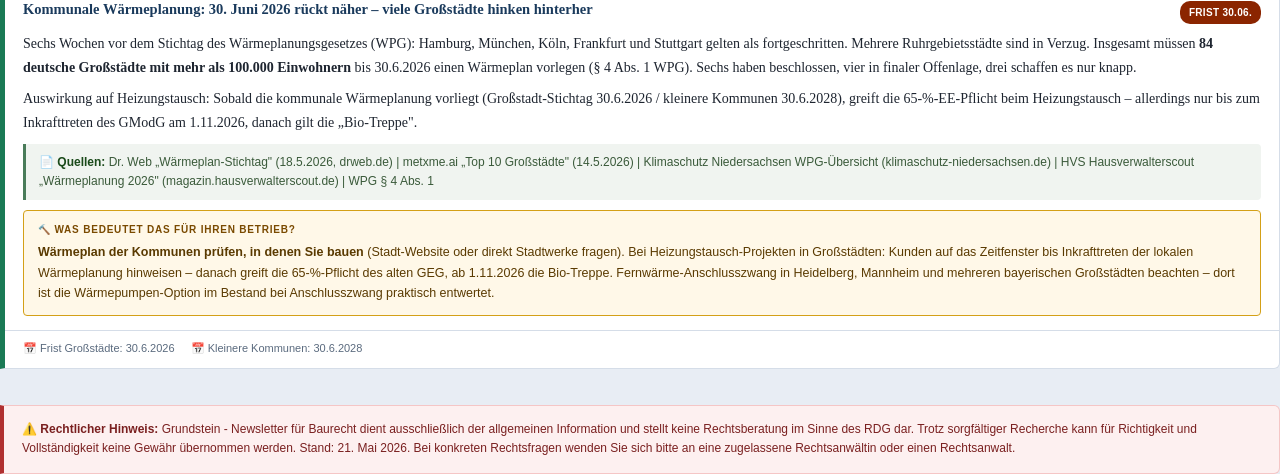
==== commit 1fc6ba4c: "Update index.html" ====
--- a/index.html
+++ b/index.html
@@ -3,7 +3,7 @@
 <head>
 <meta charset="UTF-8">
 <meta name="viewport" content="width=device-width, initial-scale=1.0">
-<title>Marwin's Baurecht-Newsletter</title>
+<title>Grundstein - Newsletter für Baurecht</title>
 <link rel="stylesheet" href="style.css">
 
 <!--
@@ -40,7 +40,7 @@
   <div class="topbar-logo">
     <div class="topbar-logo-bar"></div>
     <div class="topbar-logo-text">
-      <strong>Marwin's Baurecht-Newsletter</strong>
+      <strong>Grundstein - Newsletter für Baurecht</strong>
       <span>Fachpublikation · Baurecht &amp; Vergabe</span>
     </div>
   </div>
@@ -132,7 +132,7 @@
   <div class="page-hdr-accent"></div>
   <div class="page-hdr-yr">2026</div>
   <div class="page-hdr-inner">
-    <div class="page-hdr-kicker">Marwin's Baurecht-Newsletter</div>
+    <div class="page-hdr-kicker">Grundstein - Newsletter für Baurecht</div>
     <h1>Ausgabe 18 / 2026 <span class="tag-aktuell">NEU</span></h1>
     <div class="page-hdr-date">21. Mai 2026 · Berichtszeitraum: 7. Mai – 21. Mai 2026</div>
     <div class="page-hdr-meta">
@@ -367,7 +367,7 @@
 </div>
 
 <div class="disclaimer">
-  <strong>⚠️ Rechtlicher Hinweis:</strong> Marwin's Baurecht-Newsletter dient ausschließlich der allgemeinen Information und stellt keine Rechtsberatung im Sinne des RDG dar. Trotz sorgfältiger Recherche kann für Richtigkeit und Vollständigkeit keine Gewähr übernommen werden. Stand: 21. Mai 2026. Bei konkreten Rechtsfragen wenden Sie sich bitte an eine zugelassene Rechtsanwältin oder einen Rechtsanwalt.
+  <strong>⚠️ Rechtlicher Hinweis:</strong> Grundstein - Newsletter für Baurecht dient ausschließlich der allgemeinen Information und stellt keine Rechtsberatung im Sinne des RDG dar. Trotz sorgfältiger Recherche kann für Richtigkeit und Vollständigkeit keine Gewähr übernommen werden. Stand: 21. Mai 2026. Bei konkreten Rechtsfragen wenden Sie sich bitte an eine zugelassene Rechtsanwältin oder einen Rechtsanwalt.
 </div>`;
 }
 
@@ -381,7 +381,7 @@
   <div class="page-hdr-accent"></div>
   <div class="page-hdr-yr">2026</div>
   <div class="page-hdr-inner">
-    <div class="page-hdr-kicker">Marwin's Baurecht-Newsletter</div>
+    <div class="page-hdr-kicker">Grundstein - Newsletter für Baurecht</div>
     <h1>Ausgabe 17 / 2026</h1>
     <div class="page-hdr-date">13. Mai 2026 · Berichtszeitraum: 29. April – 13. Mai 2026</div>
     <div class="page-hdr-meta">
@@ -489,7 +489,7 @@
 </div>
 
 <div class="disclaimer">
-  <strong>⚠️ Rechtlicher Hinweis:</strong> Marwin's Baurecht-Newsletter dient ausschließlich der allgemeinen Information und stellt keine Rechtsberatung im Sinne des RDG dar. Trotz sorgfältiger Recherche kann für Richtigkeit und Vollständigkeit keine Gewähr übernommen werden. Stand: 13. Mai 2026. Bei konkreten Rechtsfragen wenden Sie sich bitte an eine zugelassene Rechtsanwältin oder einen Rechtsanwalt.
+  <strong>⚠️ Rechtlicher Hinweis:</strong> Grundstein - Newsletter für Baurecht dient ausschließlich der allgemeinen Information und stellt keine Rechtsberatung im Sinne des RDG dar. Trotz sorgfältiger Recherche kann für Richtigkeit und Vollständigkeit keine Gewähr übernommen werden. Stand: 13. Mai 2026. Bei konkreten Rechtsfragen wenden Sie sich bitte an eine zugelassene Rechtsanwältin oder einen Rechtsanwalt.
 </div>`;
 }
 
@@ -503,7 +503,7 @@
   <div class="page-hdr-accent"></div>
   <div class="page-hdr-yr">2026</div>
   <div class="page-hdr-inner">
-    <div class="page-hdr-kicker">Marwin's Baurecht-Newsletter</div>
+    <div class="page-hdr-kicker">Grundstein - Newsletter für Baurecht</div>
     <h1>Ausgabe 16 / 2026</h1>
     <div class="page-hdr-date">22. April 2026 · Berichtszeitraum: 8. – 22. April 2026</div>
     <div class="page-hdr-meta">
@@ -609,7 +609,7 @@
   <div class="page-hdr-accent"></div>
   <div class="page-hdr-yr">2026</div>
   <div class="page-hdr-inner">
-    <div class="page-hdr-kicker">Marwin's Baurecht-Newsletter</div>
+    <div class="page-hdr-kicker">Grundstein - Newsletter für Baurecht</div>
     <h1>Ausgabe 15 / 2026</h1>
     <div class="page-hdr-date">8. April 2026 · Berichtszeitraum: 24. März – 8. April 2026</div>
     <div class="page-hdr-meta">
@@ -743,7 +743,7 @@
   <div class="page-hdr-accent"></div>
   <div class="page-hdr-yr">2026</div>
   <div class="page-hdr-inner">
-    <div class="page-hdr-kicker">Marwin's Baurecht-Newsletter</div>
+    <div class="page-hdr-kicker">Grundstein - Newsletter für Baurecht</div>
     <h1>Ausgabe 14 / 2026</h1>
     <div class="page-hdr-date">7. April 2026 · Berichtszeitraum: 24. März – 7. April 2026</div>
     <div class="page-hdr-meta">
@@ -913,7 +913,7 @@
   <div class="page-hdr-accent"></div>
   <div class="page-hdr-yr">2026</div>
   <div class="page-hdr-inner">
-    <div class="page-hdr-kicker">Marwin's Baurecht-Newsletter</div>
+    <div class="page-hdr-kicker">Grundstein - Newsletter für Baurecht</div>
     <h1>Newsletter-Archiv</h1>
     <div class="page-hdr-meta">
       <span>📚 ${ARCHIV.length} Ausgabe${ARCHIV.length !== 1 ? 'n' : ''}</span>
@@ -952,7 +952,7 @@
 <div class="page-hdr">
   <div class="page-hdr-accent"></div>
   <div class="page-hdr-inner">
-    <div class="page-hdr-kicker">Marwin's Baurecht-Newsletter</div>
+    <div class="page-hdr-kicker">Grundstein - Newsletter für Baurecht</div>
     <h1>Impressum</h1>
     <div class="page-hdr-date">Angaben gemäß § 5 TMG</div>
   </div>
--- a/style.css
+++ b/style.css
@@ -1,1079 +1,510 @@
-/* ══════════════════════════════════════════════
-   GRUNDSTEIN — Baurecht · Vergabe · Normen
-   Complete Stylesheet v2.0
-   ══════════════════════════════════════════════ */
-
-/* ── Design Tokens ── */
-:root {
-  --stone-50:  #faf9f7;
-  --stone-100: #f0eeea;
-  --stone-200: #e2dfd8;
-  --stone-300: #cdc8bd;
-  --stone-400: #a9a194;
-  --stone-500: #847a6b;
-  --stone-600: #6b6153;
-  --stone-700: #504840;
-  --stone-800: #3a342e;
-  --stone-900: #252119;
-  --amber-400: #d4a04a;
-  --amber-500: #c08c30;
-  --amber-600: #a67720;
-  --navy-700: #243044;
-  --navy-800: #1a2332;
-  --navy-900: #0f1620;
-  --red-warm:  #c44d3f;
-
-  /* Semantic aliases (used in JS-generated HTML) */
-  --weiss:     #ffffff;
-  --hg:        var(--stone-50);
-  --rand:      var(--stone-200);
-  --anthrazit: var(--stone-800);
-  --grau:      var(--stone-600);
-  --matt:      var(--stone-400);
-  --rot:       var(--red-warm);
-  --akzent:    var(--amber-500);
-
-  /* Category colors */
-  --c-vob:  #2d6a4f;
-  --c-baugb:#1a5276;
-  --c-hoai: #6c3483;
-  --c-din:  #b9770e;
-  --c-as:   #c0392b;
-  --c-urt:  #1a1a2e;
-  --c-geg:  #196f3d;
-
-  /* Fonts */
-  --font-display: 'DM Serif Display', Georgia, serif;
-  --font-body:    'Source Sans 3', 'Segoe UI', sans-serif;
-}
-
-
-/* ── Reset & Base ── */
-*, *::before, *::after { margin: 0; padding: 0; box-sizing: border-box; }
-
-body {
-  font-family: var(--font-body);
-  background: var(--hg);
-  color: var(--anthrazit);
-  line-height: 1.6;
-  -webkit-font-smoothing: antialiased;
-  overflow-x: hidden;
-}
-
-h1, h2, h3 { line-height: 1.3; }
-a { color: var(--akzent); text-decoration: none; }
-a:hover { text-decoration: underline; }
-table { width: 100%; border-collapse: collapse; margin: 12px 0; font-size: 13px; }
-th, td { text-align: left; padding: 7px 10px; border-bottom: 1px solid var(--rand); }
-th { background: var(--stone-100); font-weight: 600; color: var(--stone-700); font-size: 12px; text-transform: uppercase; letter-spacing: 0.04em; }
-td { color: var(--stone-700); }
-p { margin-bottom: 8px; }
-
-
-/* ══════════════════════════════════════════════
-   TOPBAR
-   ══════════════════════════════════════════════ */
-.topbar {
-  position: sticky; top: 0; z-index: 100;
-  display: flex; align-items: center; justify-content: space-between;
-  background: var(--navy-900);
-  padding: 0 20px;
-  height: 56px;
-  border-bottom: 1px solid rgba(255,255,255,0.06);
-}
-
-.topbar-logo {
-  display: flex; align-items: center; gap: 10px;
-}
-
-.topbar-logo-bar {
-  width: 36px; height: 36px;
-  background: var(--amber-400);
-  clip-path: polygon(0 15%, 50% 0, 100% 15%, 100% 100%, 0 100%);
-  display: flex; align-items: center; justify-content: center;
-  flex-shrink: 0;
-}
-
-.topbar-logo-bar::after {
-  content: 'G';
-  font-family: var(--font-display);
-  font-size: 1.25rem;
-  color: var(--navy-900);
-  font-weight: 400;
-}
-
-.topbar-logo-text {
-  display: flex; flex-direction: column; line-height: 1.2;
-}
-
-.topbar-logo-text strong {
-  color: var(--stone-100);
-  font-family: var(--font-display);
-  font-size: 1.05rem;
-  font-weight: 400;
-}
-
-.topbar-logo-text span {
-  font-size: 0.68rem;
-  color: var(--stone-400);
-  letter-spacing: 0.1em;
-  text-transform: uppercase;
-  font-weight: 500;
-}
-
-.topbar-nav {
-  display: flex; align-items: center; gap: 4px;
-}
-
-.topbar-btn {
-  background: transparent;
-  border: 1px solid rgba(255,255,255,0.06);
-  color: var(--stone-300);
-  font-family: var(--font-body);
-  font-size: 0.82rem;
-  font-weight: 500;
-  padding: 6px 14px;
-  border-radius: 2px;
-  cursor: pointer;
-  transition: all 0.2s;
-}
-
-.topbar-btn:hover {
-  color: var(--amber-400);
-  border-color: var(--amber-400);
-  background: rgba(212,160,74,0.06);
-}
-
-.topbar-btn.aktiv {
-  background: rgba(212,160,74,0.1);
-  color: var(--amber-400);
-  border-color: var(--amber-400);
-}
-
-
-/* ── Burger (mobile) ── */
-.burger {
-  display: none;
-  background: none; border: none; cursor: pointer;
-  width: 28px; height: 20px;
-  position: relative;
-  flex-direction: column; justify-content: space-between;
-}
-
-.burger span {
-  display: block; height: 2px; width: 100%;
-  background: var(--stone-300);
-  border-radius: 1px;
-  transition: all 0.3s;
-}
-
-.burger.open span:nth-child(1) { transform: translateY(9px) rotate(45deg); }
-.burger.open span:nth-child(2) { opacity: 0; }
-.burger.open span:nth-child(3) { transform: translateY(-9px) rotate(-45deg); }
-
-
-/* ══════════════════════════════════════════════
-   DISCLAIMER BANNER
-   ══════════════════════════════════════════════ */
-.top-disclaimer {
-  background: var(--stone-200);
-  border-bottom: 1px solid var(--stone-300);
-  padding: 7px 20px;
-  font-size: 0.75rem;
-  color: var(--stone-500);
-  text-align: center;
-  line-height: 1.5;
-}
-
-.top-disclaimer span { display: inline; }
-
-
-/* ══════════════════════════════════════════════
-   LAYOUT: SIDEBAR + MAIN
-   ══════════════════════════════════════════════ */
-.layout {
-  display: flex;
-  min-height: calc(100vh - 56px);
-}
-
-.overlay {
-  display: none;
-  position: fixed; inset: 0;
-  background: rgba(0,0,0,0.4);
-  z-index: 50;
-}
-
-.overlay.open { display: block; }
-
-
-/* ── Sidebar ── */
-.sidebar {
-  width: 240px;
-  flex-shrink: 0;
-  background: var(--weiss);
-  border-right: 1px solid var(--rand);
-  padding: 16px 0;
-  display: flex;
-  flex-direction: column;
-  overflow-y: auto;
-  position: sticky;
-  top: 56px;
-  height: calc(100vh - 56px);
-}
-
-.sidebar-section {
-  padding: 4px 0 10px;
-  border-bottom: 1px solid var(--stone-100);
-}
-
-.sidebar-section:last-child { border-bottom: none; }
-
-.sidebar-label {
-  font-size: 0.68rem;
-  font-weight: 700;
-  letter-spacing: 0.1em;
-  text-transform: uppercase;
-  color: var(--stone-400);
-  padding: 8px 16px 4px;
-}
-
-.nav-item {
-  display: flex;
-  align-items: center;
-  gap: 8px;
-  padding: 7px 16px;
-  font-size: 0.82rem;
-  font-weight: 500;
-  color: var(--stone-700);
-  cursor: pointer;
-  transition: all 0.15s;
-  border-left: 3px solid transparent;
-}
-
-.nav-item:hover {
-  background: var(--stone-50);
-  color: var(--amber-600);
-}
-
-.nav-item.aktiv {
-  background: rgba(212,160,74,0.08);
-  color: var(--amber-600);
-  border-left-color: var(--amber-500);
-  font-weight: 600;
-}
-
-.nav-icon { font-size: 0.95rem; width: 20px; text-align: center; }
-
-.nav-badge {
-  font-size: 0.6rem;
-  font-weight: 700;
-  letter-spacing: 0.06em;
-  background: var(--red-warm);
-  color: white;
-  padding: 1px 6px;
-  border-radius: 2px;
-  margin-left: auto;
-}
-
-/* Sidebar archive items */
-.archiv-item {
-  padding: 6px 16px;
-  cursor: pointer;
-  transition: background 0.15s;
-  border-left: 3px solid transparent;
-}
-
-.archiv-item:hover {
-  background: var(--stone-50);
-  border-left-color: var(--stone-300);
-}
-
-.archiv-nummer { font-size: 0.78rem; font-weight: 600; color: var(--stone-700); }
-.archiv-datum { font-size: 0.68rem; color: var(--matt); }
-.archiv-thema { font-size: 0.72rem; color: var(--stone-500); margin-top: 2px; }
-
-
-/* ── Main content area ── */
-.main {
-  flex: 1;
-  min-width: 0;
-  padding: 24px 28px 60px;
-  max-width: 820px;
-}
-
-
-/* ══════════════════════════════════════════════
-   PAGE HEADER
-   ══════════════════════════════════════════════ */
-.page-hdr {
-  position: relative;
-  background: linear-gradient(135deg, var(--navy-800), var(--navy-900));
-  color: white;
-  border-radius: 6px;
-  overflow: hidden;
-  margin-bottom: 24px;
-}
-
-.page-hdr-accent {
-  height: 4px;
-  background: linear-gradient(90deg, var(--amber-400), var(--amber-600));
-}
-
-.page-hdr-yr {
-  position: absolute;
-  right: 20px; top: 16px;
-  font-family: var(--font-display);
-  font-size: 4rem;
-  color: rgba(255,255,255,0.04);
-  line-height: 1;
-  pointer-events: none;
-}
-
-.page-hdr-inner {
-  padding: 24px 24px 20px;
-}
-
-.page-hdr-kicker {
-  font-size: 0.72rem;
-  font-weight: 600;
-  letter-spacing: 0.12em;
-  text-transform: uppercase;
-  color: var(--amber-400);
-  margin-bottom: 4px;
-}
-
-.page-hdr h1 {
-  font-family: var(--font-display);
-  font-size: 1.6rem;
-  font-weight: 400;
-  margin-bottom: 6px;
-}
-
-.tag-aktuell {
-  display: inline-block;
-  font-family: var(--font-body);
-  font-size: 0.62rem;
-  font-weight: 700;
-  letter-spacing: 0.06em;
-  text-transform: uppercase;
-  background: var(--amber-400);
-  color: var(--navy-900);
-  padding: 2px 8px;
-  border-radius: 2px;
-  vertical-align: middle;
-  margin-left: 8px;
-}
-
-.page-hdr-date {
-  font-size: 0.82rem;
-  color: var(--stone-400);
-  margin-bottom: 10px;
-}
-
-.page-hdr-meta {
-  display: flex;
-  flex-wrap: wrap;
-  gap: 8px;
-}
-
-.page-hdr-meta span {
-  font-size: 0.72rem;
-  padding: 3px 10px;
-  background: rgba(255,255,255,0.07);
-  border-radius: 2px;
-  color: var(--stone-300);
-}
-
-
-/* ══════════════════════════════════════════════
-   EDITORIAL INTRO
-   ══════════════════════════════════════════════ */
-.editorial {
-  background: var(--weiss);
-  border: 1px solid var(--rand);
-  border-left: 4px solid var(--amber-400);
-  border-radius: 4px;
-  padding: 16px 18px;
-  font-size: 0.88rem;
-  line-height: 1.65;
-  color: var(--stone-700);
-  margin-bottom: 28px;
-}
-
-.editorial strong { color: var(--stone-800); }
-
-
-/* ══════════════════════════════════════════════
-   CONTENT SECTIONS
-   ══════════════════════════════════════════════ */
-.section {
-  margin-bottom: 32px;
-}
-
-.section-hdr {
-  display: flex;
-  align-items: center;
-  gap: 12px;
-  margin-bottom: 16px;
-  padding-bottom: 10px;
-  border-bottom: 2px solid var(--stone-200);
-}
-
-.section-icon {
-  width: 40px; height: 40px;
-  border-radius: 6px;
-  display: flex; align-items: center; justify-content: center;
-  font-size: 1.2rem;
-  flex-shrink: 0;
-  background: var(--stone-100);
-}
-
-.ic-vob  { background: #e8f5e9; }
-.ic-baugb { background: #e3f2fd; }
-.ic-hoai { background: #f3e5f5; }
-.ic-din  { background: #fff8e1; }
-.ic-as   { background: #fbe9e7; }
-.ic-urt  { background: #ede7f6; }
-.ic-geg  { background: #e8f5e9; }
-
-.section-nr {
-  font-size: 0.68rem;
-  font-weight: 600;
-  letter-spacing: 0.1em;
-  text-transform: uppercase;
-  color: var(--matt);
-}
-
-.section-title {
-  font-family: var(--font-display);
-  font-size: 1.15rem;
-  font-weight: 400;
-  color: var(--stone-800);
-}
-
-
-/* ══════════════════════════════════════════════
-   CONTENT CARDS (Karten)
-   ══════════════════════════════════════════════ */
-.karte {
-  background: var(--weiss);
-  border: 1px solid var(--rand);
-  border-radius: 4px;
-  border-left: 4px solid var(--stone-300);
-  margin-bottom: 14px;
-  overflow: hidden;
-  transition: box-shadow 0.2s;
-}
-
-.karte:hover { box-shadow: 0 2px 12px rgba(0,0,0,0.06); }
-
-.karte-vob  { border-left-color: var(--c-vob); }
-.karte-baugb { border-left-color: var(--c-baugb); }
-.karte-hoai { border-left-color: var(--c-hoai); }
-.karte-din  { border-left-color: var(--c-din); }
-.karte-as   { border-left-color: var(--c-as); }
-.karte-urt  { border-left-color: var(--c-urt); }
-.karte-geg  { border-left-color: var(--c-geg); }
-
-.karte-kopf {
-  display: flex;
-  justify-content: space-between;
-  align-items: flex-start;
-  gap: 10px;
-  padding: 14px 16px 8px;
-}
-
-.karte-titel {
-  font-weight: 700;
-  font-size: 0.92rem;
-  color: var(--stone-800);
-  line-height: 1.4;
-}
-
-.karte-body {
-  padding: 0 16px 12px;
-  font-size: 0.85rem;
-  color: var(--stone-600);
-  line-height: 1.7;
-}
-
-.karte-body strong { color: var(--stone-800); }
-
-.karte-fuss {
-  display: flex;
-  flex-wrap: wrap;
-  gap: 12px;
-  padding: 8px 16px;
-  font-size: 0.72rem;
-  color: var(--matt);
-  background: var(--stone-50);
-  border-top: 1px solid var(--stone-100);
-}
-
-
-/* ── Badges ── */
-.badge {
-  flex-shrink: 0;
-  font-size: 0.62rem;
-  font-weight: 700;
-  letter-spacing: 0.05em;
-  text-transform: uppercase;
-  padding: 3px 8px;
-  border-radius: 2px;
-  white-space: nowrap;
-}
-
-.b-info  { background: #e3f2fd; color: #1565c0; }
-.b-hot   { background: #fff3e0; color: #e65100; }
-.b-pend  { background: var(--stone-100); color: var(--stone-500); }
-.b-neu   { background: #e8f5e9; color: #2e7d32; }
-.b-frist { background: #fce4ec; color: #c62828; }
-.b-tarif { background: var(--red-warm); color: white; }
-
-
-/* ── Source & Practice boxes ── */
-.quelle-box {
-  padding: 10px 16px;
-  font-size: 0.76rem;
-  color: var(--stone-500);
-  background: var(--stone-50);
-  border-top: 1px solid var(--stone-100);
-  line-height: 1.6;
-}
-
-.praxis-box {
-  padding: 12px 16px;
-  font-size: 0.84rem;
-  color: var(--stone-700);
-  background: rgba(212,160,74,0.06);
-  border-top: 1px solid rgba(212,160,74,0.15);
-  line-height: 1.65;
-}
-
-.praxis-label {
-  display: block;
-  font-size: 0.72rem;
-  font-weight: 700;
-  text-transform: uppercase;
-  letter-spacing: 0.08em;
-  color: var(--amber-600);
-  margin-bottom: 4px;
-}
-
-.praxis-box strong { color: var(--stone-800); }
-
-
-/* ══════════════════════════════════════════════
-   DISCLAIMER (bottom of issue)
-   ══════════════════════════════════════════════ */
-.disclaimer {
-  margin-top: 32px;
-  padding: 16px 18px;
-  background: var(--stone-100);
-  border: 1px solid var(--rand);
-  border-radius: 4px;
-  font-size: 0.78rem;
-  color: var(--stone-500);
-  line-height: 1.6;
-}
-
-
-/* ══════════════════════════════════════════════
-   ARCHIVE PAGE
-   ══════════════════════════════════════════════ */
-.archiv-grid {
-  display: grid;
-  grid-template-columns: 1fr;
-  gap: 12px;
-  margin-top: 12px;
-}
-
-.archiv-karte {
-  background: var(--weiss);
-  border: 1px solid var(--rand);
-  border-radius: 4px;
-  padding: 16px 18px;
-  cursor: pointer;
-  transition: all 0.2s;
-}
-
-.archiv-karte:hover {
-  border-color: var(--amber-400);
-  box-shadow: 0 2px 12px rgba(0,0,0,0.06);
-}
-
-.archiv-karte-nr {
-  font-size: 0.82rem;
-  font-weight: 700;
-  color: var(--stone-800);
-  margin-bottom: 4px;
-}
-
-.archiv-karte-titel {
-  font-size: 0.88rem;
-  color: var(--stone-600);
-  margin-bottom: 6px;
-  line-height: 1.5;
-}
-
-.archiv-karte-datum {
-  font-size: 0.72rem;
-  color: var(--matt);
-  margin-bottom: 8px;
-}
-
-.archiv-karte-themen {
-  display: flex;
-  flex-wrap: wrap;
-  gap: 4px;
-  margin-bottom: 10px;
-}
-
-.thema-pill {
-  font-size: 0.68rem;
-  padding: 2px 8px;
-  background: var(--stone-100);
-  color: var(--stone-600);
-  border-radius: 2px;
-  font-weight: 500;
-}
-
-.archiv-karte-btn {
-  font-size: 0.82rem;
-  font-weight: 600;
-  color: var(--amber-600);
-}
-
-.archiv-karte:hover .archiv-karte-btn { color: var(--red-warm); }
-
-
-/* ── Archive navigation ── */
-.archiv-nav {
-  display: flex;
-  align-items: center;
-  gap: 12px;
-  flex-wrap: wrap;
-  margin-bottom: 20px;
-  padding: 10px 0;
-  border-bottom: 1px solid var(--rand);
-}
-
-.btn-back {
-  font-family: var(--font-body);
-  font-size: 0.82rem;
-  font-weight: 600;
-  padding: 6px 14px;
-  border: 1px solid var(--stone-300);
-  border-radius: 2px;
-  background: var(--weiss);
-  color: var(--stone-700);
-  cursor: pointer;
-  transition: all 0.2s;
-}
-
-.btn-back:hover {
-  border-color: var(--navy-800);
-  color: var(--navy-800);
-}
-
-.btn-back.prim {
-  background: var(--navy-800);
-  color: white;
-  border-color: var(--navy-800);
-}
-
-.btn-back.prim:hover {
-  background: var(--navy-900);
-}
-
-
-/* ══════════════════════════════════════════════
-   IMPRESSUM
-   ══════════════════════════════════════════════ */
-.impressum-wrap {
-  background: var(--weiss);
-  border: 1px solid var(--rand);
-  border-radius: 4px;
-  padding: 4px 0;
-}
-
-.impressum-section {
-  padding: 14px 20px;
-  border-bottom: 1px solid var(--stone-100);
-}
-
-.impressum-section:last-child { border-bottom: none; }
-
-.impressum-section h3 {
-  font-family: var(--font-display);
-  font-size: 1rem;
-  font-weight: 400;
-  color: var(--stone-800);
-  margin-bottom: 10px;
-}
-
-.impressum-field {
-  font-size: 0.85rem;
-  color: var(--stone-600);
-  padding: 4px 0;
-  display: flex;
-  gap: 8px;
-}
-
-.impressum-field strong {
-  min-width: 180px;
-  color: var(--stone-700);
-  flex-shrink: 0;
-}
-
-.hinweis {
-  background: rgba(212,160,74,0.08);
-  border: 1px solid rgba(212,160,74,0.2);
-  border-radius: 4px;
-  padding: 14px 18px;
-  font-size: 0.84rem;
-  color: var(--stone-700);
-  line-height: 1.6;
-  margin: 12px 20px;
-}
-
-
-/* ══════════════════════════════════════════════
-   TOPBAR CTA BUTTON
-   ══════════════════════════════════════════════ */
-.topbar-cta {
-  background: var(--amber-400) !important;
-  color: var(--navy-900) !important;
-  border-color: var(--amber-400) !important;
-  font-weight: 700;
-}
-
-.topbar-cta:hover {
-  background: var(--amber-500) !important;
-  border-color: var(--amber-500) !important;
-  box-shadow: 0 2px 8px rgba(212,160,74,0.3);
-}
-
-.topbar-cta.aktiv {
-  background: var(--amber-500) !important;
-  border-color: var(--amber-600) !important;
-}
-
-/* Sidebar CTA item */
-.nav-item-cta {
-  color: var(--amber-600) !important;
-  font-weight: 700 !important;
-  background: rgba(212,160,74,0.08);
-  border-left-color: var(--amber-400) !important;
-}
-
-.nav-item-cta:hover {
-  background: rgba(212,160,74,0.14) !important;
-  color: var(--amber-600) !important;
-}
-
-
-/* ══════════════════════════════════════════════
-   SIGNUP / ABONNIEREN PAGE
-   ══════════════════════════════════════════════ */
-.signup-card {
-  background: var(--weiss);
-  border: 1px solid var(--rand);
-  border-radius: 4px;
-  overflow: hidden;
-  margin-bottom: 24px;
-  box-shadow: 0 1px 3px rgba(0,0,0,0.04);
-  position: relative;
-}
-
-.signup-card-accent {
-  height: 4px;
-  background: linear-gradient(90deg, var(--amber-400), var(--amber-600));
-}
-
-.signup-card-inner {
-  padding: 28px 24px;
-}
-
-.signup-card h2 {
-  font-family: var(--font-display);
-  font-size: 1.4rem;
-  font-weight: 400;
-  color: var(--navy-900);
-  margin-bottom: 8px;
-}
-
-.signup-card p {
-  font-size: 0.92rem;
-  color: var(--stone-500);
-  line-height: 1.6;
-  margin-bottom: 16px;
-  max-width: 540px;
-}
-
-.signup-features {
-  display: grid;
-  grid-template-columns: repeat(auto-fill, minmax(220px, 1fr));
-  gap: 6px;
-  margin-bottom: 24px;
-}
-
-.signup-feature {
-  display: flex;
-  align-items: center;
-  gap: 8px;
-  padding: 8px 12px;
-  background: var(--stone-50);
-  border: 1px solid var(--stone-200);
-  border-radius: 3px;
-  font-size: 0.84rem;
-  font-weight: 500;
-  color: var(--stone-700);
-}
-
-.signup-feature span {
-  font-size: 1rem;
-  width: 1.2rem;
-  text-align: center;
-  flex-shrink: 0;
-}
-
-.signup-form {
-  display: flex;
-  gap: 8px;
-  flex-wrap: wrap;
-  margin-bottom: 12px;
-}
-
-.signup-form input[type="email"] {
-  flex: 1;
-  min-width: 240px;
-  padding: 10px 14px;
-  border: 1px solid var(--stone-300);
-  border-radius: 3px;
-  font-family: var(--font-body);
-  font-size: 0.92rem;
-  background: var(--stone-50);
-  color: var(--stone-800);
-  transition: border-color 0.2s;
-}
-
-.signup-form input[type="email"]:focus {
-  outline: none;
-  border-color: var(--amber-500);
-  background: var(--weiss);
-  box-shadow: 0 0 0 3px rgba(212,160,74,0.12);
-}
-
-.signup-form input[type="email"]::placeholder {
-  color: var(--stone-400);
-}
-
-.signup-form button {
-  padding: 10px 24px;
-  background: var(--navy-800);
-  color: white;
-  border: none;
-  border-radius: 3px;
-  font-family: var(--font-body);
-  font-size: 0.92rem;
-  font-weight: 700;
-  cursor: pointer;
-  transition: all 0.2s;
-  white-space: nowrap;
-}
-
-.signup-form button:hover {
-  background: var(--navy-900);
-  box-shadow: 0 2px 10px rgba(15,22,32,0.25);
-}
-
-.signup-note {
-  font-size: 0.76rem;
-  color: var(--stone-400);
-  line-height: 1.6;
-}
-
-.signup-note a {
-  color: var(--stone-500);
-  text-decoration: underline;
-  text-underline-offset: 2px;
-}
-
-.signup-note a:hover { color: var(--amber-600); }
-
-/* LinkedIn CTA on signup page */
-.signup-social {
-  background: var(--weiss);
-  border: 1px solid var(--rand);
-  border-radius: 4px;
-  padding: 20px 24px;
-  margin-bottom: 24px;
-}
-
-.signup-social p {
-  font-size: 0.88rem;
-  color: var(--stone-600);
-  margin-bottom: 12px;
-}
-
-.signup-linkedin {
-  display: inline-flex;
-  align-items: center;
-  gap: 8px;
-  padding: 10px 20px;
-  background: #0a66c2;
-  color: white;
-  border-radius: 3px;
-  font-size: 0.88rem;
-  font-weight: 600;
-  text-decoration: none;
-  transition: all 0.2s;
-}
-
-.signup-linkedin:hover {
-  background: #004182;
-  text-decoration: none;
-  box-shadow: 0 2px 8px rgba(10,102,194,0.3);
-}
-
-
-/* ══════════════════════════════════════════════
-   SITE FOOTER
-   ══════════════════════════════════════════════ */
-.site-footer {
-  background: var(--navy-900);
-  color: var(--stone-400);
-  margin-top: 0;
-}
-
-.footer-inner {
-  max-width: 1100px;
-  margin: 0 auto;
-  padding: 24px 28px;
-  display: flex;
-  justify-content: space-between;
-  align-items: flex-start;
-  flex-wrap: wrap;
-  gap: 16px;
-}
-
-.footer-brand {
-  display: flex;
-  align-items: center;
-  gap: 10px;
-}
-
-.footer-mark {
-  width: 28px; height: 28px;
-  background: var(--amber-400);
-  clip-path: polygon(0 15%, 50% 0, 100% 15%, 100% 100%, 0 100%);
-}
-
-.footer-brand-text {
-  font-family: var(--font-display);
-  color: var(--stone-200);
-  font-size: 1rem;
-}
-
-.footer-links {
-  display: flex;
-  gap: 16px;
-  flex-wrap: wrap;
-  align-items: center;
-}
-
-.footer-links > a {
-  color: var(--stone-400);
-  text-decoration: none;
-  font-size: 0.82rem;
-  font-weight: 500;
-  transition: color 0.2s;
-}
-
-.footer-links > a:hover {
-  color: var(--amber-400);
-  text-decoration: none;
-}
-
-.linkedin-link {
-  display: inline-flex;
-  align-items: center;
-  gap: 5px;
-  color: var(--stone-300);
-  text-decoration: none;
-  font-size: 0.82rem;
-  font-weight: 500;
-  padding: 4px 10px;
-  border: 1px solid rgba(255,255,255,0.1);
-  border-radius: 2px;
-  transition: all 0.2s;
-}
-
-.linkedin-link:hover {
-  color: #0a66c2;
-  border-color: #0a66c2;
-  background: rgba(10,102,194,0.06);
-  text-decoration: none;
-}
-
-.footer-copy {
-  width: 100%;
-  border-top: 1px solid rgba(255,255,255,0.06);
-  margin-top: 8px;
-  padding-top: 12px;
-  font-size: 0.72rem;
-  color: var(--stone-500);
-}
-
-
-/* ══════════════════════════════════════════════
-   RESPONSIVE
-   ══════════════════════════════════════════════ */
-@media (max-width: 768px) {
-  .topbar-btn { display: none; }
-  .burger { display: flex; }
-
-  .sidebar {
-    position: fixed;
-    left: -260px;
-    top: 56px;
-    width: 260px;
-    height: calc(100vh - 56px);
-    z-index: 60;
-    transition: left 0.3s ease;
-    box-shadow: none;
+/* ════════════════════════════════════════════════════════════════
+   Marwin's Baurecht-Newsletter · style.css
+   Grundstein-Design · Blau / Gold / Georgia · Responsive
+   Stand: Mai 2026
+════════════════════════════════════════════════════════════════ */
+
+/* ── RESET & VARIABLEN ─────────────────────────────────────────── */
+*,*::before,*::after{box-sizing:border-box;margin:0;padding:0}
+
+:root{
+  --nav-w:270px;
+  --hdr-h:64px;
+
+  /* Grundstein-Markenfarben */
+  --blau:#1a3a5c;
+  --gold:#b8860b;
+  --rot:#b03030;
+  --gruen:#1a5c38;
+  --lila:#7d3c98;
+  --teal:#1a5c5c;
+  --orange:#b05a00;
+
+  /* Neutrale Töne */
+  --hell:#f4f7fb;
+  --rand:#d5dde8;
+  --text:#1e2530;
+  --matt:#5a6a7e;
+  --weiss:#FFFFFF;
+
+  /* Boxen-Hintergründe */
+  --praxis:#fff8e8;
+  --praxis-r:#d4a017;
+  --quelle:#f0f4f0;
+  --quelle-r:#4a7c5a;
+
+  /* Kompatibilitäts-Aliase – falls inline-Styles in der index.html
+     noch die alten Variablen-Namen referenzieren */
+  --anthrazit:var(--blau);
+  --warmweiss:var(--hell);
+  --sand:var(--rand);
+  --grau:var(--matt);
+}
+
+/* ── BASE ──────────────────────────────────────────────────────── */
+/* overflow-x:hidden NUR auf body, NICHT auf html oder .main –
+   sonst verfälscht das den Containing-Block für position:fixed
+   und die Sidebar verrutscht auf Desktop */
+body{
+  font-family:Georgia,'Times New Roman',serif;
+  background:#e8edf4;
+  color:var(--text);
+  font-size:15px;
+  line-height:1.75;
+  min-height:100vh;
+  min-height:100dvh;
+  overflow-x:hidden;
+  max-width:100%;
+}
+
+/* ── TOPBAR ────────────────────────────────────────────────────── */
+.topbar{
+  position:fixed;top:0;left:0;right:0;
+  height:var(--hdr-h);
+  background:var(--blau);
+  display:flex;align-items:center;justify-content:space-between;
+  padding:0 20px;z-index:300;
+  border-bottom:3px solid var(--gold);
+}
+.topbar-logo{display:flex;align-items:center;gap:12px;min-width:0}
+.topbar-logo-bar{width:6px;height:36px;background:var(--gold);border-radius:2px;flex-shrink:0}
+.topbar-logo-text{min-width:0}
+.topbar-logo-text strong{
+  display:block;font-size:15px;font-weight:700;
+  color:var(--weiss);letter-spacing:.3px;
+  white-space:nowrap;overflow:hidden;text-overflow:ellipsis;
+  font-family:Georgia,serif;
+}
+.topbar-logo-text span{
+  font-size:10px;color:rgba(255,255,255,.6);
+  letter-spacing:1.5px;text-transform:uppercase;
+  white-space:nowrap;
+  font-family:Arial,sans-serif;
+}
+.topbar-nav{display:flex;align-items:center;gap:4px}
+.topbar-btn{
+  background:rgba(255,255,255,.1);
+  border:1px solid rgba(255,255,255,.25);
+  color:rgba(255,255,255,.85);
+  padding:7px 14px;border-radius:4px;
+  font-size:12px;cursor:pointer;
+  letter-spacing:.3px;transition:all .2s;
+  white-space:nowrap;
+  font-family:Arial,sans-serif;
+}
+.topbar-btn:hover{background:rgba(255,255,255,.2);color:var(--weiss)}
+.topbar-btn.aktiv{
+  background:var(--gold);border-color:var(--gold);
+  color:var(--weiss);font-weight:700;
+}
+.burger{
+  display:none;flex-direction:column;gap:5px;
+  background:none;border:none;cursor:pointer;padding:6px;margin-left:8px;
+}
+.burger span{
+  width:22px;height:2px;background:rgba(255,255,255,.85);
+  border-radius:1px;display:block;transition:all .25s;
+}
+.burger.open span:nth-child(1){transform:translateY(7px) rotate(45deg)}
+.burger.open span:nth-child(2){opacity:0}
+.burger.open span:nth-child(3){transform:translateY(-7px) rotate(-45deg)}
+
+/* ── DISCLAIMER-BANNER ─────────────────────────────────────────── */
+.top-disclaimer{
+  position:fixed;top:var(--hdr-h);left:0;right:0;
+  background:var(--blau);
+  border-bottom:1px solid rgba(255,255,255,.15);
+  padding:8px 20px;
+  font-size:11px;color:rgba(255,255,255,.65);
+  text-align:center;z-index:299;
+  letter-spacing:.2px;line-height:1.4;
+  font-family:Arial,sans-serif;
+}
+.top-disclaimer span{color:rgba(255,255,255,.4)}
+
+/* ── LAYOUT ────────────────────────────────────────────────────── */
+.layout{
+  display:flex;
+  padding-top:calc(var(--hdr-h) + 36px);
+  min-height:100vh;
+}
+.overlay{
+  display:none;position:fixed;inset:0;
+  background:rgba(26,58,92,.5);z-index:199;
+  backdrop-filter:blur(2px);
+  -webkit-backdrop-filter:blur(2px);
+}
+.overlay.open{display:block}
+
+/* ── SIDEBAR ───────────────────────────────────────────────────── */
+.sidebar{
+  width:var(--nav-w);
+  position:fixed;
+  top:calc(var(--hdr-h) + 36px);
+  left:0;bottom:0;
+  background:var(--weiss);
+  border-right:1px solid var(--rand);
+  overflow-y:auto;z-index:200;
+  display:flex;flex-direction:column;
+  -webkit-overflow-scrolling:touch;
+}
+.sidebar-section{padding:18px 16px 10px;border-bottom:1px solid var(--rand)}
+.sidebar-label{
+  font-size:10px;text-transform:uppercase;letter-spacing:2px;
+  color:var(--matt);margin-bottom:10px;font-weight:600;
+  font-family:Arial,sans-serif;
+}
+.nav-item{
+  display:flex;align-items:center;gap:10px;
+  padding:10px 12px;border-radius:6px;
+  cursor:pointer;font-size:13px;color:var(--text);
+  transition:background .15s;margin-bottom:2px;user-select:none;
+  font-family:Arial,sans-serif;
+}
+.nav-item:hover{background:var(--hell)}
+.nav-item.aktiv{background:var(--blau);color:var(--weiss)}
+.nav-item.aktiv .nav-badge{background:rgba(255,255,255,.25);color:var(--weiss)}
+.nav-icon{font-size:15px;width:20px;text-align:center;flex-shrink:0}
+.nav-badge{
+  margin-left:auto;font-size:10px;font-weight:700;
+  background:var(--rot);color:var(--weiss);
+  padding:2px 8px;border-radius:10px;
+}
+.archiv-item{
+  padding:10px 12px;border-radius:6px;
+  cursor:pointer;margin-bottom:2px;transition:background .15s;
+}
+.archiv-item:hover{background:var(--hell)}
+.archiv-nummer{font-size:12px;font-weight:700;color:var(--blau);font-family:Arial,sans-serif}
+.archiv-datum{font-size:11px;color:var(--matt);font-family:Arial,sans-serif}
+.archiv-thema{font-size:11px;color:var(--text);margin-top:1px;font-family:Arial,sans-serif}
+
+/* ── MAIN ──────────────────────────────────────────────────────── */
+/* WICHTIG: KEIN overflow-x:hidden hier!
+   Würde Sidebar-Positionierung verfälschen */
+.main{
+  margin-left:var(--nav-w);
+  flex:1;
+  padding:0 32px 80px;
+  max-width:100%;
+  min-width:0;
+}
+
+/* Defensive: Inhalte nie breiter als ihr Container */
+.karte,.archiv-karte,.editorial,.disclaimer,.impressum-field,
+.archiv-nav,img,pre,code{max-width:100%}
+
+/* ── PAGE HEADER ───────────────────────────────────────────────── */
+.page-hdr{
+  background:var(--blau);color:var(--weiss);
+  border-radius:8px;
+  padding:32px 36px 24px;
+  margin-bottom:28px;
+  position:relative;overflow:hidden;
+  border-bottom:5px solid var(--gold);
+}
+.page-hdr::before{
+  content:'';position:absolute;inset:0;
+  background:repeating-linear-gradient(45deg,rgba(255,255,255,.03) 0,rgba(255,255,255,.03) 1px,transparent 1px,transparent 14px);
+  pointer-events:none;
+}
+.page-hdr-accent{
+  position:absolute;left:0;top:0;bottom:0;
+  width:5px;background:var(--gold);
+}
+.page-hdr-yr{
+  position:absolute;right:28px;top:50%;transform:translateY(-50%);
+  font-size:80px;font-weight:800;
+  color:rgba(184,134,11,.18);line-height:1;
+  pointer-events:none;user-select:none;
+  font-family:Georgia,serif;
+}
+.page-hdr-inner{position:relative;z-index:1}
+.page-hdr-kicker{
+  font-size:10px;letter-spacing:2.5px;
+  text-transform:uppercase;opacity:.65;margin-bottom:6px;
+  font-family:Arial,sans-serif;
+}
+.page-hdr h1{font-size:26px;font-weight:700;line-height:1.2;font-family:Georgia,serif}
+.page-hdr-date{font-size:12px;opacity:.65;margin-top:6px;font-family:Arial,sans-serif}
+.page-hdr-meta{
+  display:flex;gap:14px;flex-wrap:wrap;
+  margin-top:14px;padding-top:14px;
+  border-top:1px solid rgba(255,255,255,.2);
+  font-size:12px;opacity:.75;
+  font-family:Arial,sans-serif;
+}
+
+/* ── EDITORIAL ─────────────────────────────────────────────────── */
+.editorial{
+  background:var(--weiss);
+  border-left:4px solid var(--gold);
+  padding:14px 18px;
+  font-size:14px;color:var(--matt);
+  font-style:italic;
+  border-radius:0 6px 6px 0;
+  margin-bottom:8px;
+}
+
+/* ── SECTION ───────────────────────────────────────────────────── */
+.section{margin-top:38px;border-top:2px solid var(--rand);padding-top:24px}
+.section-hdr{display:flex;align-items:center;gap:12px;margin-bottom:18px}
+.section-icon{
+  width:42px;height:42px;border-radius:9px;
+  display:flex;align-items:center;justify-content:center;
+  font-size:20px;flex-shrink:0;
+}
+.ic-vob{background:#e6f0fb}
+.ic-baugb{background:#e6f5ec}
+.ic-hoai{background:#fef5e4}
+.ic-din{background:#f0e8fa}
+.ic-as{background:#fde8e8}
+.ic-urt{background:#e6f4f8}
+.ic-geg{background:#e6f8f0}
+.section-nr{font-size:11px;color:var(--matt);text-transform:uppercase;letter-spacing:1.5px;font-weight:600;font-family:Arial,sans-serif}
+.section-title{font-size:19px;font-weight:700;color:var(--blau);line-height:1.2;font-family:Georgia,serif}
+
+/* ── KARTE ─────────────────────────────────────────────────────── */
+.karte{
+  background:var(--weiss);
+  border:1px solid var(--rand);
+  border-left:5px solid var(--blau);
+  border-radius:0 6px 6px 0;
+  margin-bottom:16px;overflow:hidden;
+}
+.karte-vob   { border-left-color:#2874a6 }
+.karte-baugb { border-left-color:var(--gruen) }
+.karte-hoai  { border-left-color:var(--gold) }
+.karte-din   { border-left-color:var(--lila) }
+.karte-as    { border-left-color:var(--rot) }
+.karte-urt   { border-left-color:var(--teal) }
+.karte-geg   { border-left-color:#1a7a55 }
+
+.karte-kopf{padding:14px 18px 0;display:flex;align-items:flex-start;gap:10px}
+.karte-titel{font-size:14.5px;font-weight:700;color:var(--blau);flex:1;line-height:1.4;font-family:Georgia,serif}
+
+/* ── BADGES ────────────────────────────────────────────────────── */
+.badge{
+  font-weight:700;font-size:10px;padding:3px 9px;
+  border-radius:10px;white-space:nowrap;flex-shrink:0;margin-top:2px;
+  letter-spacing:.3px;
+  font-family:Arial,sans-serif;
+}
+.b-neu  { background:var(--rot);    color:var(--weiss) }
+.b-hot  { background:var(--orange); color:var(--weiss) }
+.b-info { background:var(--teal);   color:var(--weiss) }
+.b-pend { background:var(--lila);   color:var(--weiss) }
+.b-tarif{ background:var(--gruen);  color:var(--weiss) }
+.b-frist{ background:#8b2500;       color:var(--weiss) }
+
+/* ── KARTE INHALT ──────────────────────────────────────────────── */
+.karte-body{padding:8px 18px 0}
+.karte-body p{font-size:14px;color:var(--text);margin-bottom:7px;line-height:1.7}
+
+/* Wortumbruch für lange deutsche Komposita („Vergabe-
+   beschleunigungsgesetz") und URLs */
+.karte-titel,.karte-body,.karte-body p,.karte-body li,
+.quelle-box,.praxis-box,.editorial,.disclaimer,
+.archiv-karte-titel,.archiv-karte-themen,.thema-pill,
+.impressum-field,.section-title{
+  overflow-wrap:break-word;
+  word-wrap:break-word;
+  hyphens:auto;
+  -webkit-hyphens:auto;
+}
+.quelle-box a,.karte-body a,.praxis-box a,.editorial a{
+  word-break:break-all;
+  overflow-wrap:anywhere;
+}
+
+.quelle-box{
+  margin:10px 18px 0;padding:9px 13px;
+  background:var(--quelle);border-left:3px solid var(--quelle-r);
+  font-size:12px;color:#3a5a3a;line-height:1.55;border-radius:0 4px 4px 0;
+  font-family:Arial,sans-serif;
+}
+.quelle-box strong{color:#1a4a1a}
+
+.praxis-box{
+  margin:10px 18px 14px;padding:11px 14px;
+  background:var(--praxis);
+  border:1px solid var(--praxis-r);
+  border-radius:4px;
+  font-size:12.5px;color:#5a3a00;line-height:1.65;
+  font-family:Arial,sans-serif;
+}
+.praxis-label{
+  display:block;font-weight:700;font-size:10px;
+  text-transform:uppercase;letter-spacing:.8px;
+  color:#7a4a00;margin-bottom:4px;
+}
+
+.karte-fuss{
+  display:flex;gap:16px;flex-wrap:wrap;
+  padding:8px 18px 10px;
+  border-top:1px solid var(--rand);
+  font-size:11px;color:var(--matt);
+  font-family:Arial,sans-serif;
+}
+
+/* ── TABELLE ───────────────────────────────────────────────────── */
+table{width:100%;border-collapse:collapse;font-size:13px;margin:12px 0;border-radius:6px;overflow:hidden;table-layout:fixed}
+th{background:var(--blau);color:var(--weiss);padding:9px 12px;font-size:11.5px;text-align:left;font-weight:600;font-family:Arial,sans-serif}
+td{padding:9px 12px;border-bottom:1px solid var(--rand);overflow-wrap:break-word;word-break:break-word}
+tr:nth-child(even) td{background:#f5f8fc}
+tr:last-child td{border-bottom:none}
+
+/* ── DISCLAIMER ────────────────────────────────────────────────── */
+.disclaimer{
+  background:#fdf0f0;border:1px solid #f5c6c6;
+  border-left:4px solid var(--rot);
+  border-radius:0 6px 6px 0;
+  padding:14px 18px;font-size:12px;
+  color:#7a2020;margin-top:36px;line-height:1.6;
+  font-family:Arial,sans-serif;
+}
+
+/* ── ARCHIV ────────────────────────────────────────────────────── */
+.archiv-grid{
+  display:grid;
+  grid-template-columns:repeat(auto-fill,minmax(260px,1fr));
+  gap:16px;margin-top:20px;
+}
+.archiv-karte{
+  background:var(--weiss);border:1px solid var(--rand);
+  border-radius:8px;padding:18px 20px;
+  cursor:pointer;transition:all .2s;
+}
+.archiv-karte:hover{
+  border-color:var(--gold);
+  box-shadow:0 4px 16px rgba(26,58,92,.1);
+  transform:translateY(-1px);
+}
+.archiv-karte-nr{font-size:11px;font-weight:700;text-transform:uppercase;letter-spacing:1px;color:var(--matt);margin-bottom:4px;font-family:Arial,sans-serif}
+.archiv-karte-titel{font-size:14.5px;font-weight:700;color:var(--blau);margin-bottom:6px;line-height:1.3;font-family:Georgia,serif}
+.archiv-karte-datum{font-size:12px;color:var(--matt);margin-bottom:12px;font-family:Arial,sans-serif}
+.archiv-karte-themen{display:flex;flex-wrap:wrap;gap:5px}
+.thema-pill{font-size:10px;background:var(--hell);border:1px solid var(--rand);color:var(--matt);padding:2px 9px;border-radius:10px;font-family:Arial,sans-serif}
+.archiv-karte-btn{font-size:12px;color:var(--gold);font-weight:700;margin-top:14px;display:inline-block;font-family:Arial,sans-serif}
+
+.archiv-nav{
+  display:flex;align-items:center;gap:12px;flex-wrap:wrap;
+  margin-bottom:24px;padding:12px 16px;
+  background:var(--weiss);border:1px solid var(--rand);border-radius:8px;
+  font-size:13px;
+}
+.btn-back{
+  padding:8px 16px;border:1px solid var(--rand);
+  border-radius:6px;background:var(--weiss);
+  cursor:pointer;color:var(--blau);font-weight:600;font-size:12px;
+  transition:background .15s;
+  font-family:Arial,sans-serif;
+}
+.btn-back:hover{background:var(--hell)}
+.btn-back.prim{background:var(--gold);border-color:var(--gold);color:var(--weiss)}
+.btn-back.prim:hover{background:#a07509}
+
+/* ── IMPRESSUM ─────────────────────────────────────────────────── */
+.impressum-wrap{max-width:680px}
+.impressum-section{margin-bottom:28px}
+.impressum-section h3{
+  font-size:15px;font-weight:700;color:var(--blau);
+  margin-bottom:12px;padding-bottom:8px;
+  border-bottom:1px solid var(--rand);
+  font-family:Georgia,serif;
+}
+.impressum-field{
+  background:var(--weiss);border:1px solid var(--rand);
+  border-radius:6px;padding:12px 14px;
+  font-size:13.5px;color:var(--text);margin-bottom:8px;line-height:1.6;
+}
+.impressum-field strong{
+  display:block;font-size:10px;text-transform:uppercase;
+  letter-spacing:1px;color:var(--matt);margin-bottom:3px;font-weight:600;
+  font-family:Arial,sans-serif;
+}
+.hinweis{
+  background:var(--praxis);border:1px solid var(--praxis-r);
+  border-radius:6px;padding:13px 16px;
+  font-size:13px;color:#5a3a00;margin:14px 0;
+}
+
+/* ── UTILITIES ─────────────────────────────────────────────────── */
+.tag-aktuell{
+  display:inline-flex;align-items:center;
+  font-size:10px;font-weight:700;
+  background:var(--gold);color:var(--weiss);
+  padding:3px 10px;border-radius:10px;
+  vertical-align:middle;margin-left:8px;letter-spacing:.3px;
+  font-family:Arial,sans-serif;
+}
+
+/* ════════════════════════════════════════════════════════════════
+   RESPONSIVE BREAKPOINTS
+════════════════════════════════════════════════════════════════ */
+
+/* ── Tablet / kleines Desktop ── */
+@media(max-width:900px){
+  .main{padding:0 24px 80px}
+  .page-hdr{padding:24px 24px 20px}
+  .page-hdr h1{font-size:22px}
+  .page-hdr-yr{font-size:60px;right:16px}
+}
+
+/* ── iPad / Smartphone Landscape ── */
+@media(max-width:768px){
+  :root{--hdr-h:56px}
+  .topbar{padding:0 16px}
+  .topbar-logo-text strong{font-size:14px}
+  .topbar-nav .topbar-btn:not(.aktiv){display:none}
+  .burger{display:flex}
+  .sidebar{
+    top:calc(var(--hdr-h) + 32px);
+    transform:translateX(-110%);
+    transition:transform .28s cubic-bezier(.4,0,.2,1);
+    box-shadow:4px 0 24px rgba(0,0,0,.15);
   }
-
-  .sidebar.open {
-    left: 0;
-    box-shadow: 4px 0 20px rgba(0,0,0,0.15);
+  .sidebar.open{transform:translateX(0)}
+  .main{margin-left:0;padding:0 16px 80px}
+  .layout{padding-top:calc(var(--hdr-h) + 32px)}
+  .top-disclaimer{font-size:10px;padding:6px 16px}
+  .page-hdr{padding:20px 20px 16px;border-radius:8px}
+  .page-hdr h1{font-size:18px}
+  .page-hdr-yr{display:none}
+  .page-hdr-meta{gap:8px;font-size:11px}
+  .archiv-grid{grid-template-columns:1fr}
+  .karte-kopf{flex-direction:column;gap:6px}
+  .badge{align-self:flex-start}
+  table{font-size:12px}
+  th,td{padding:7px 9px}
+}
+
+/* ── iPhone / kleines Smartphone ── */
+@media(max-width:480px){
+  .topbar-logo-text span{display:none}
+  .topbar-nav{gap:2px}
+  .topbar-btn.aktiv{padding:7px 10px;font-size:11px}
+  .main{padding:0 12px 80px}
+  .page-hdr{padding:16px 16px 14px}
+  .section-title{font-size:17px}
+  .karte-body p{font-size:13px}
+  .praxis-box,.quelle-box{font-size:11.5px}
+
+  /* Karten-Innenabstände auf iPhone reduzieren */
+  .karte-kopf{padding:14px 14px 0}
+  .karte-body{padding:8px 14px 0}
+  .quelle-box{margin:10px 14px 0;padding:8px 11px}
+  .praxis-box{margin:10px 14px 14px;padding:10px 12px}
+  .karte-fuss{padding:8px 14px 10px;gap:10px}
+  .editorial{padding:12px 14px;font-size:13px}
+
+  /* Safe-Area für iPhone-Notch / Dynamic Island */
+  .topbar{
+    padding-left:max(16px,env(safe-area-inset-left));
+    padding-right:max(16px,env(safe-area-inset-right));
   }
-
-  .main {
-    padding: 16px 14px 48px;
+  .top-disclaimer{
+    padding-left:max(16px,env(safe-area-inset-left));
+    padding-right:max(16px,env(safe-area-inset-right));
   }
-
-  .page-hdr h1 { font-size: 1.25rem; }
-  .page-hdr-inner { padding: 18px 16px 14px; }
-  .section-title { font-size: 1rem; }
-
-  .karte-kopf { flex-direction: column; gap: 6px; }
-
-  .impressum-field { flex-direction: column; gap: 2px; }
-  .impressum-field strong { min-width: unset; }
-
-  .top-disclaimer span { display: block; }
-
-  .signup-features { grid-template-columns: 1fr; }
-  .signup-form input[type="email"] { min-width: 100%; }
-  .footer-inner { padding: 20px 14px; }
-}
-
-@media (max-width: 480px) {
-  .page-hdr-meta { gap: 4px; }
-  .page-hdr-meta span { font-size: 0.65rem; padding: 2px 6px; }
-  .topbar-logo-text strong { font-size: 0.92rem; }
-  table { font-size: 12px; }
-  th, td { padding: 5px 6px; }
-}
+}
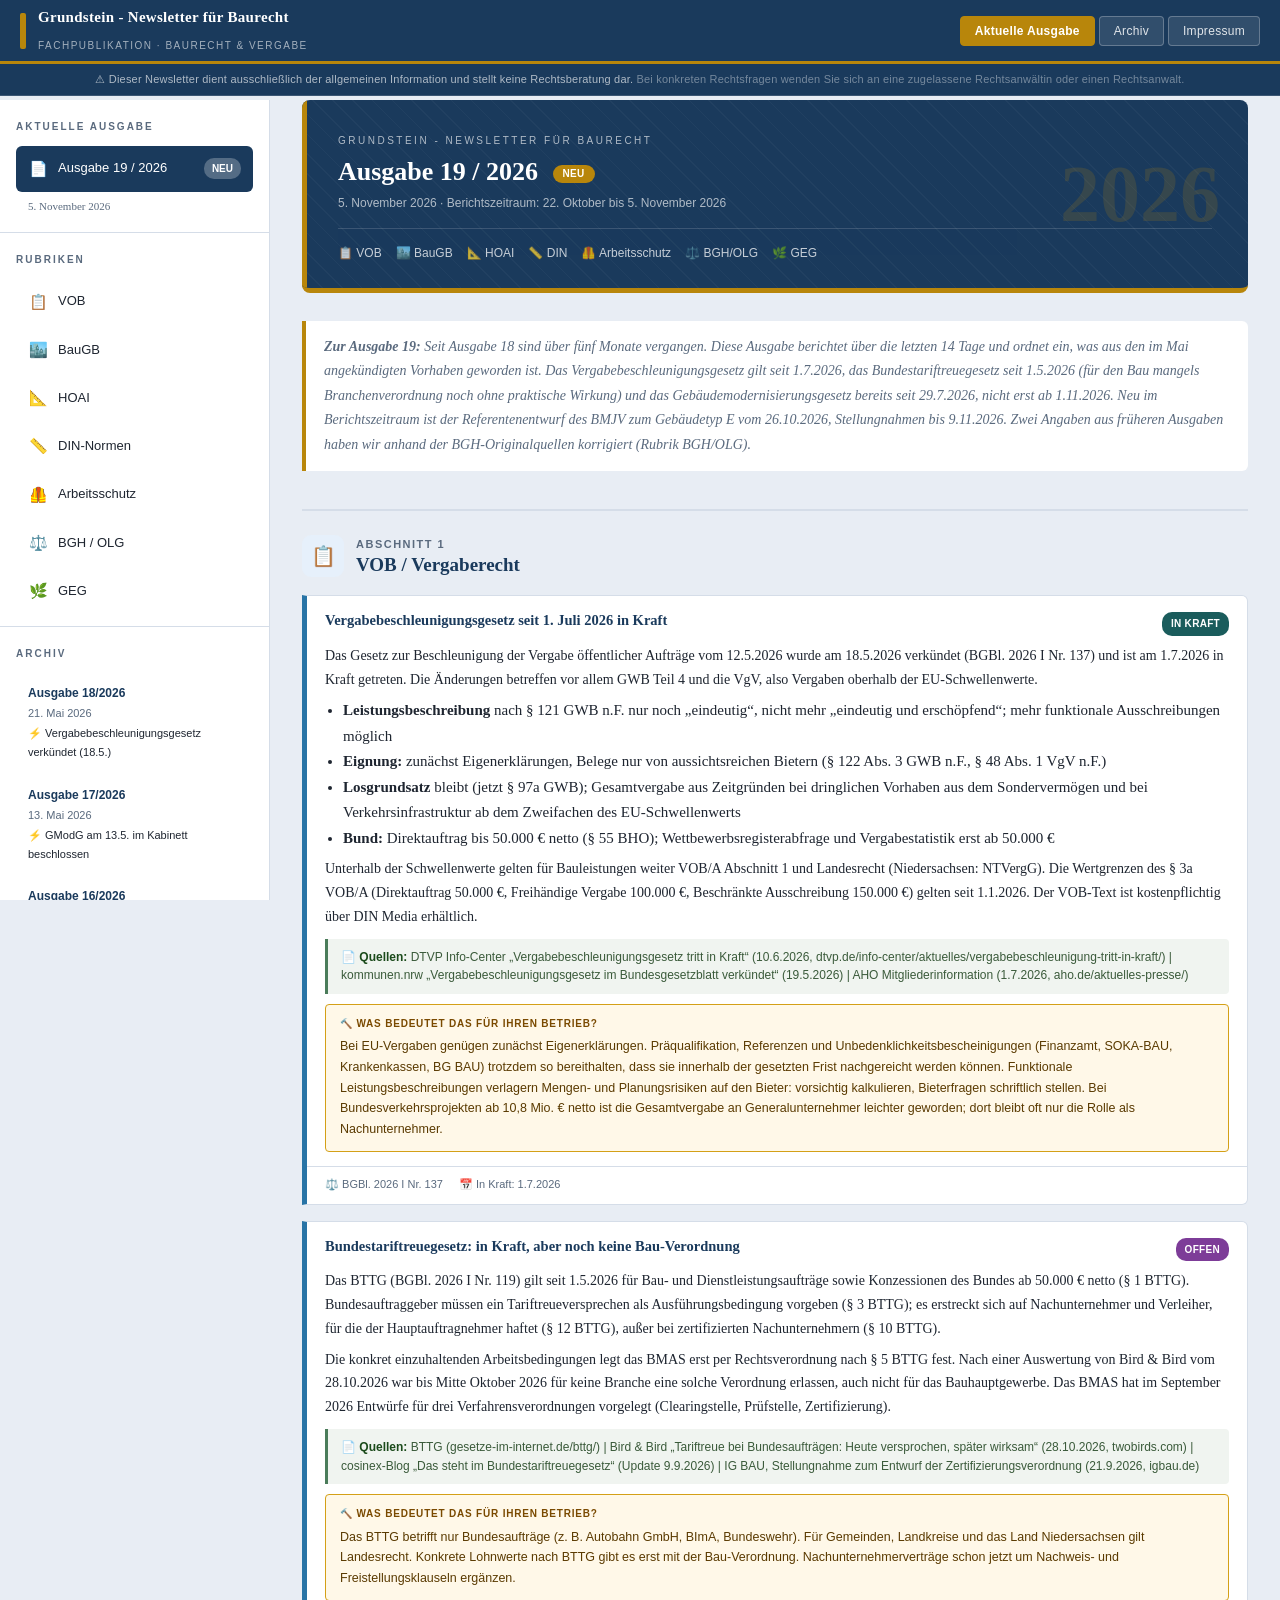
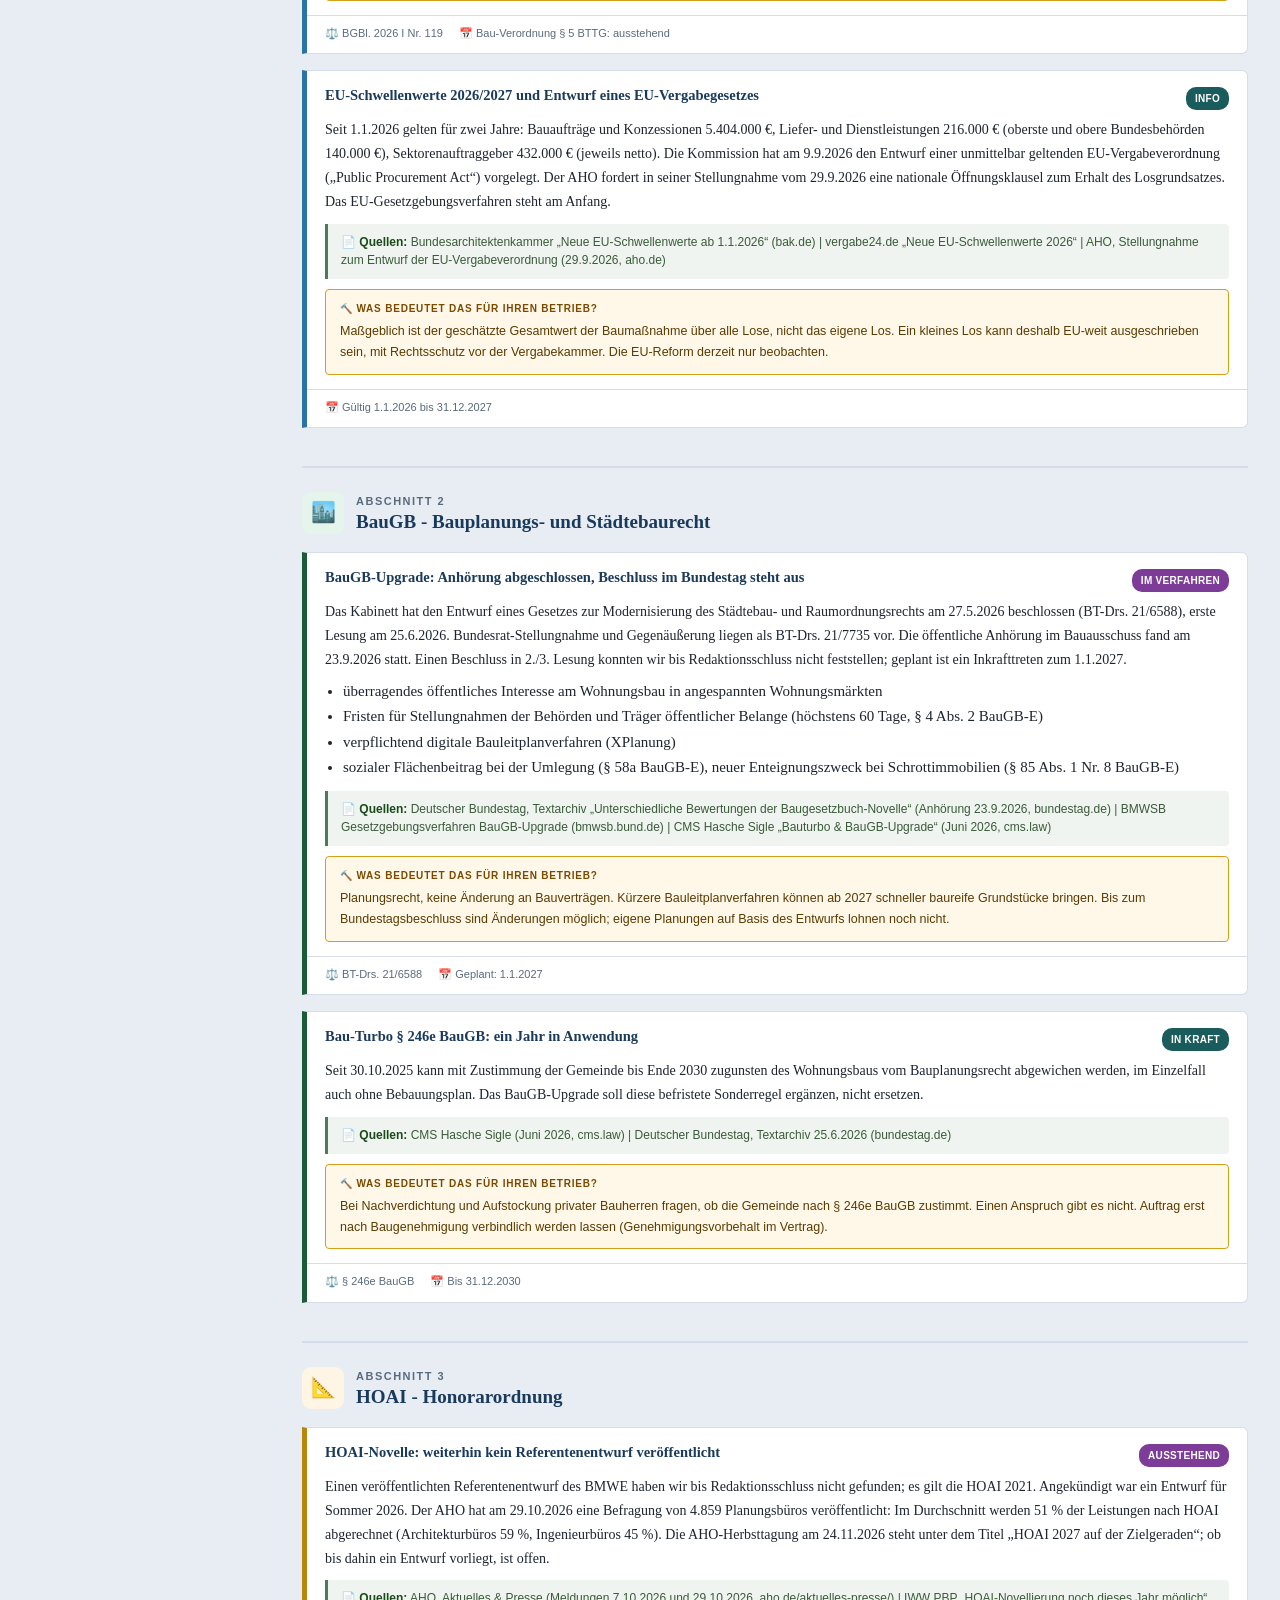
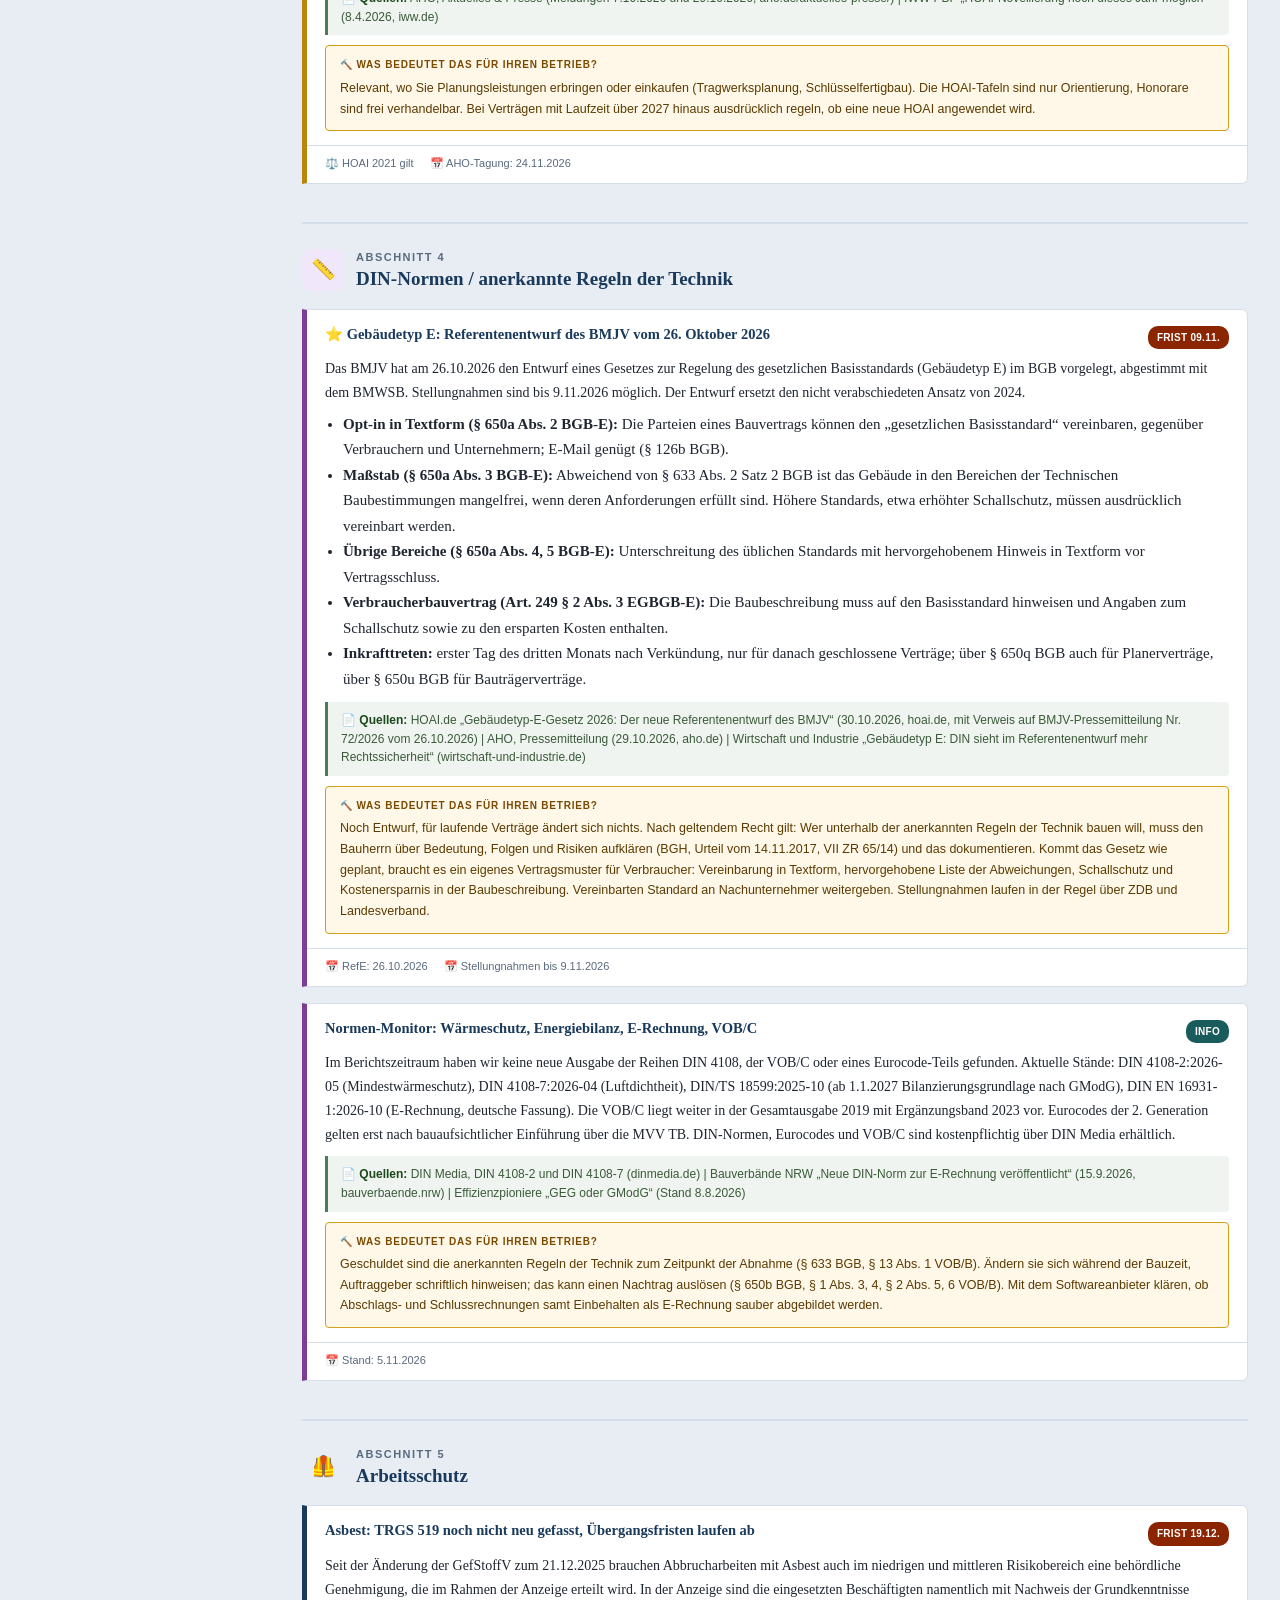
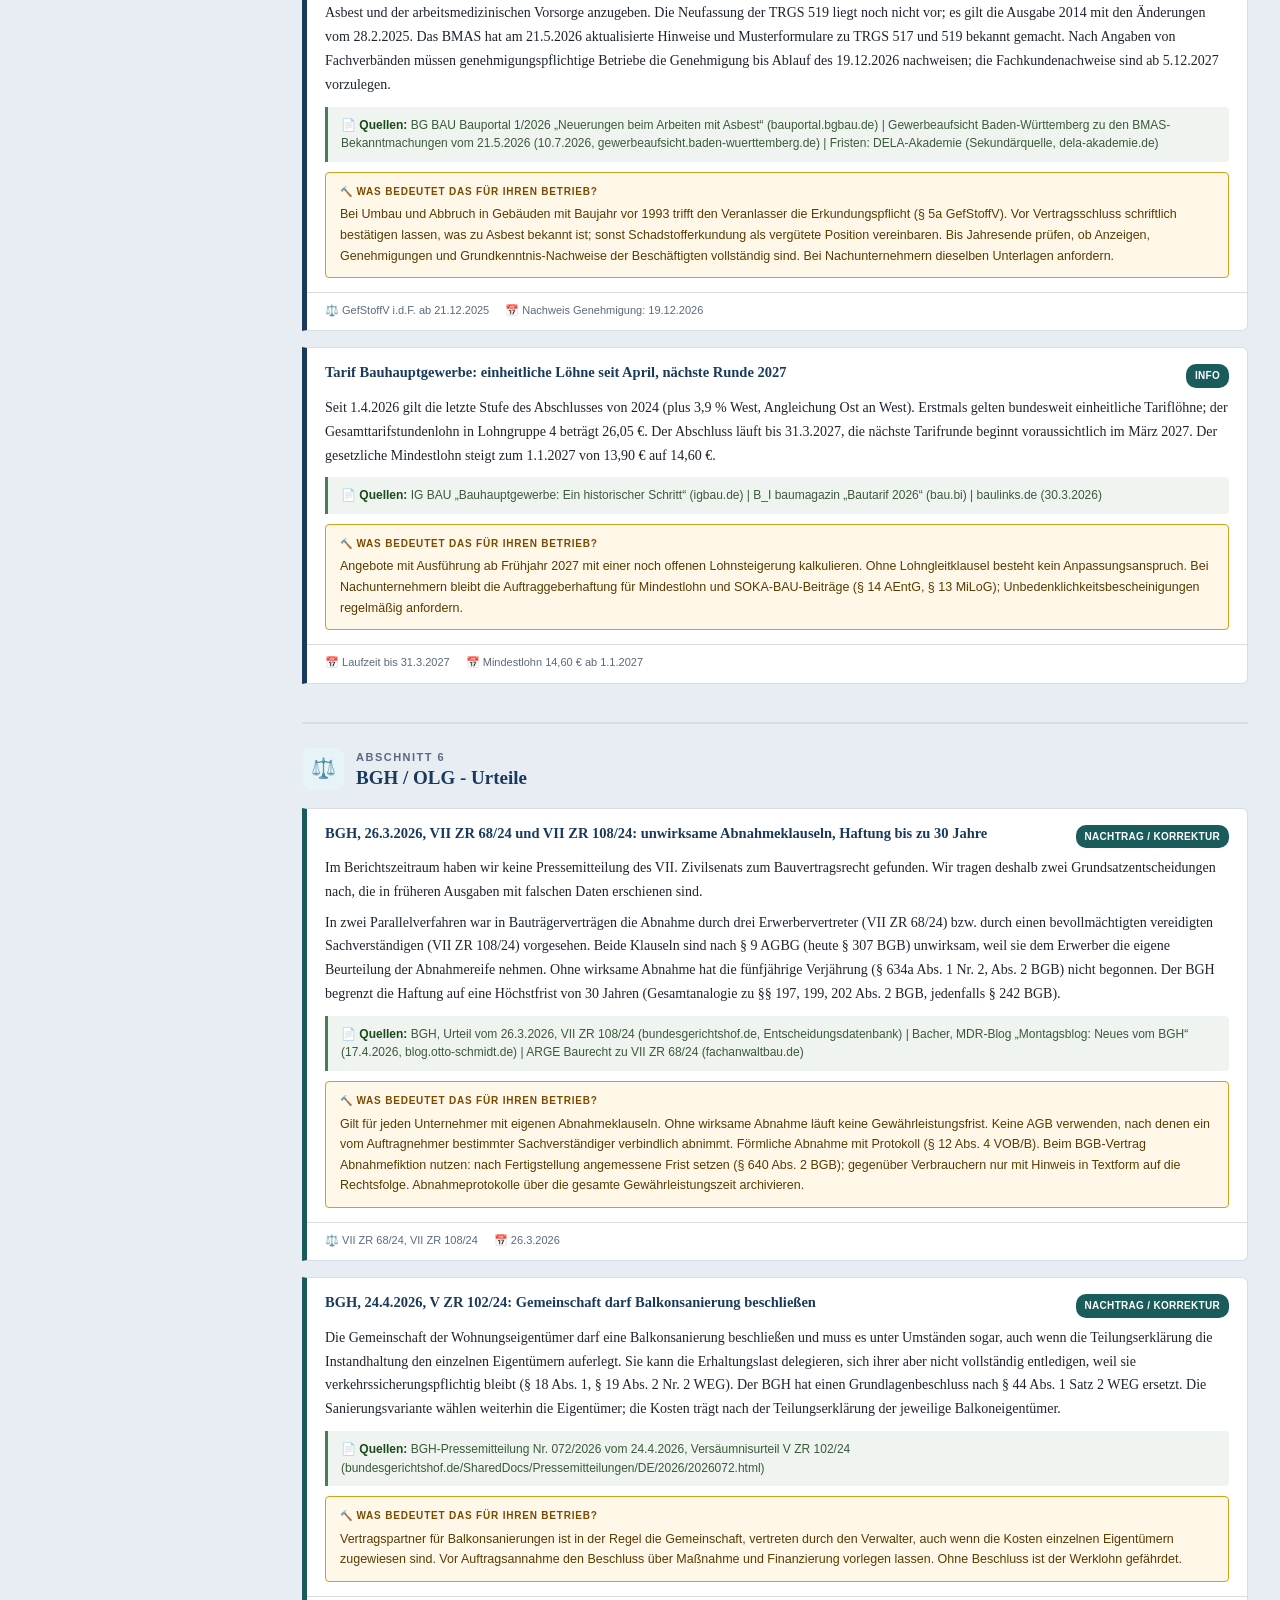
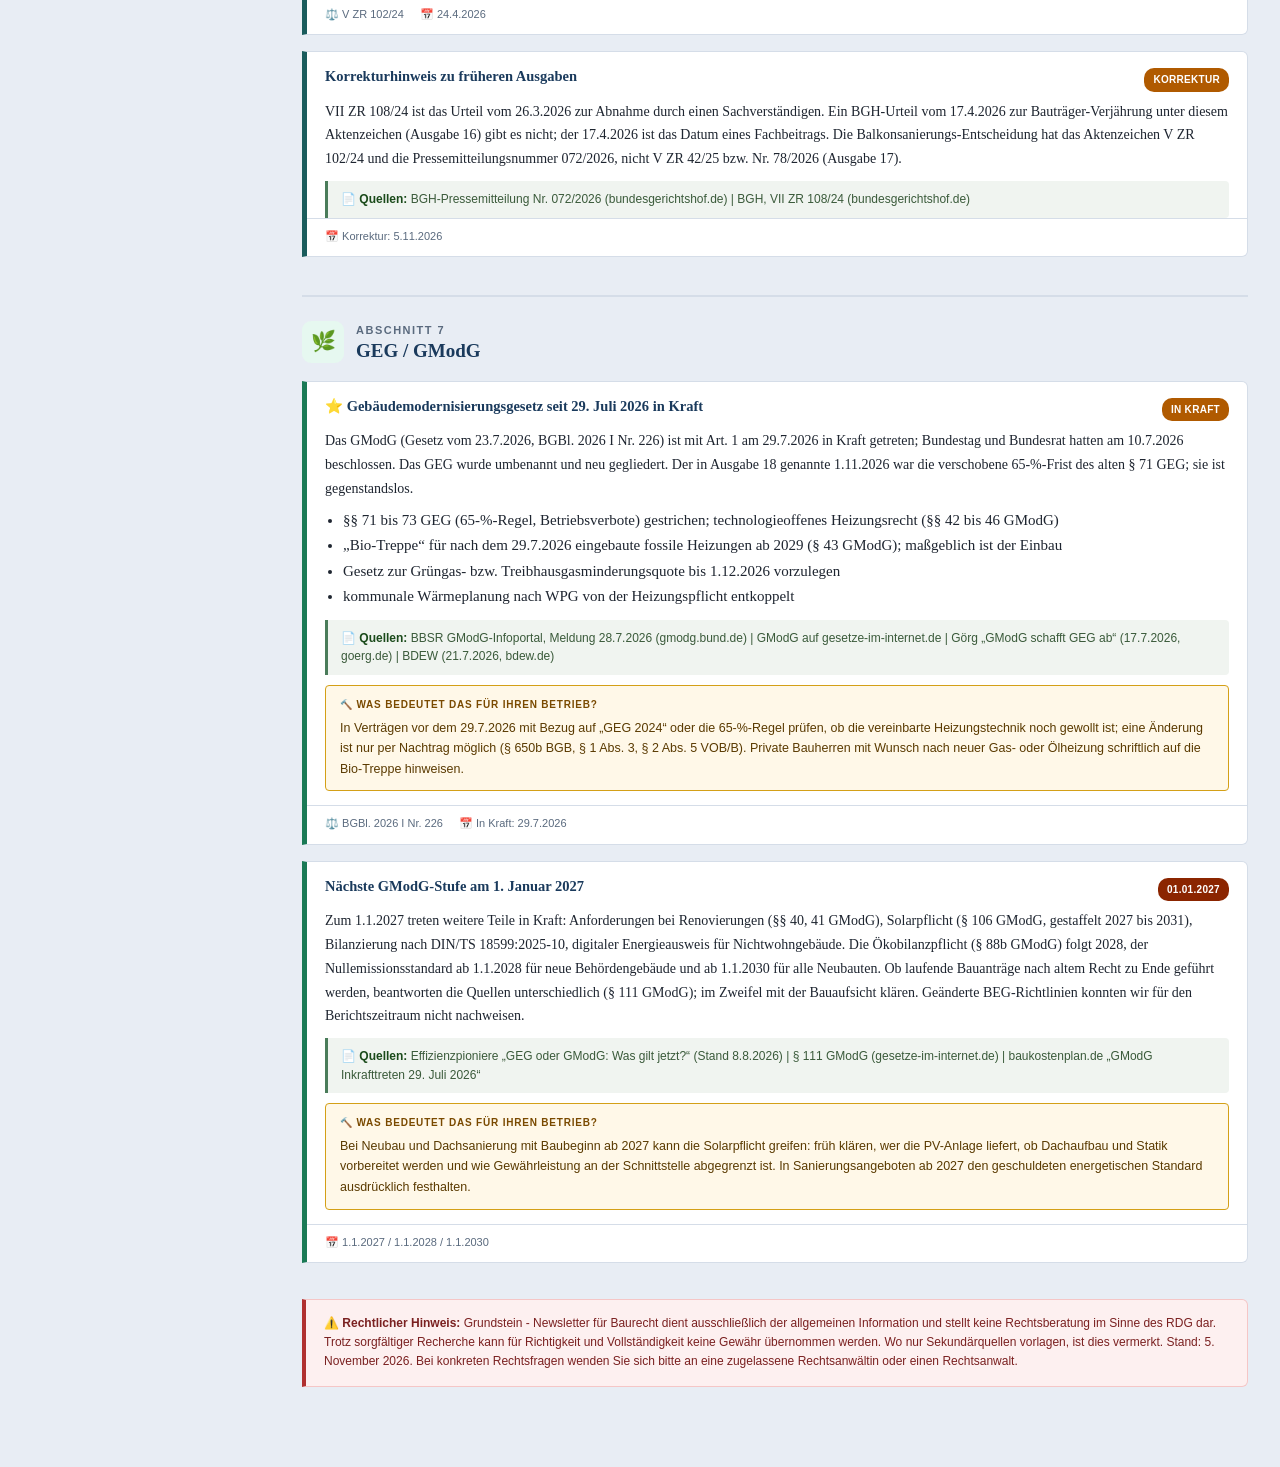
==== commit e98c22f1: "Update index.html" ====
--- a/index.html
+++ b/index.html
@@ -61,9 +61,9 @@
     <div class="sidebar-section">
       <div class="sidebar-label">Aktuelle Ausgabe</div>
       <div class="nav-item aktiv" onclick="zeigePage('aktuell')">
-        <span class="nav-icon">📄</span>Ausgabe 18 / 2026<span class="nav-badge">NEU</span>
+        <span class="nav-icon">📄</span>Ausgabe 19 / 2026<span class="nav-badge">NEU</span>
       </div>
-      <div style="font-size:11px;color:var(--matt);padding:3px 12px 6px">21. Mai 2026</div>
+      <div style="font-size:11px;color:var(--matt);padding:3px 12px 6px">5. November 2026</div>
     </div>
     <div class="sidebar-section">
       <div class="sidebar-label">Rubriken</div>
@@ -92,7 +92,12 @@
    ════════════════════════════════════════════════════════════════ */
 const ARCHIV = [
   {
-    nr: '18/2026', datum: '21. Mai 2026', aktuell: true,
+    nr: '19/2026', datum: '5. November 2026', aktuell: true,
+    themen: ['Vergabebeschleunigung in Kraft', 'BTTG ohne Bau-VO', 'BauGB-Upgrade Anhörung', 'HOAI ohne RefE', 'Gebäudetyp E RefE', 'Asbest-Frist 19.12.', 'GModG seit 29.7.'],
+    highlight: '⚡ Gebäudetyp E: BMJV-Entwurf vom 26.10. (Frist 9.11.) · GModG seit 29.7. in Kraft · Korrekturen VII ZR 108/24 und V ZR 102/24'
+  },
+  {
+    nr: '18/2026', datum: '21. Mai 2026', aktuell: false,
     themen: ['Vergabebeschleunigungsgesetz im BGBl.', 'BTTG seit 1.5.', 'GModG → 1.11.', 'BauGB-Upgrade Kabinett', 'DIN 4108-2:2026-05', 'BG BAU Drohnen-Prämie', 'Wärmeplanung 30.6.'],
     highlight: '⚡ Vergabebeschleunigungsgesetz verkündet (18.5.) · BTTG seit 1.5. · GModG → 1.11. · DIN 4108-2 neu'
   },
@@ -124,7 +129,259 @@
    ════════════════════════════════════════════════════════════════ */
 
 /* ═══════════════════════════════════════
-   AUSGABE 18/2026 – 21. Mai 2026 · AKTUELL
+   AUSGABE 19/2026 · 5. November 2026 · AKTUELL
+   ═══════════════════════════════════════ */
+function inhalt_19_2026() {
+  return `
+<div class="page-hdr">
+  <div class="page-hdr-accent"></div>
+  <div class="page-hdr-yr">2026</div>
+  <div class="page-hdr-inner">
+    <div class="page-hdr-kicker">Grundstein - Newsletter für Baurecht</div>
+    <h1>Ausgabe 19 / 2026 <span class="tag-aktuell">NEU</span></h1>
+    <div class="page-hdr-date">5. November 2026 · Berichtszeitraum: 22. Oktober bis 5. November 2026</div>
+    <div class="page-hdr-meta">
+      <span>📋 VOB</span><span>🏙️ BauGB</span><span>📐 HOAI</span>
+      <span>📏 DIN</span><span>🦺 Arbeitsschutz</span><span>⚖️ BGH/OLG</span><span>🌿 GEG</span>
+    </div>
+  </div>
+</div>
+
+<div class="editorial">
+  <strong>Zur Ausgabe 19:</strong> Seit Ausgabe 18 sind über fünf Monate vergangen. Diese Ausgabe berichtet über die letzten 14 Tage und ordnet ein, was aus den im Mai angekündigten Vorhaben geworden ist. Das Vergabebeschleunigungsgesetz gilt seit 1.7.2026, das Bundestariftreuegesetz seit 1.5.2026 (für den Bau mangels Branchenverordnung noch ohne praktische Wirkung) und das Gebäudemodernisierungsgesetz bereits seit 29.7.2026, nicht erst ab 1.11.2026. Neu im Berichtszeitraum ist der Referentenentwurf des BMJV zum Gebäudetyp E vom 26.10.2026, Stellungnahmen bis 9.11.2026. Zwei Angaben aus früheren Ausgaben haben wir anhand der BGH-Originalquellen korrigiert (Rubrik BGH/OLG).
+</div>
+
+<div class="section" id="s-vob">
+  <div class="section-hdr">
+    <div class="section-icon ic-vob">📋</div>
+    <div><div class="section-nr">Abschnitt 1</div><div class="section-title">VOB / Vergaberecht</div></div>
+  </div>
+
+  <div class="karte karte-vob" style="border-left-width:5px">
+    <div class="karte-kopf"><div class="karte-titel">Vergabebeschleunigungsgesetz seit 1. Juli 2026 in Kraft</div><span class="badge b-info">IN KRAFT</span></div>
+    <div class="karte-body">
+      <p>Das Gesetz zur Beschleunigung der Vergabe öffentlicher Aufträge vom 12.5.2026 wurde am 18.5.2026 verkündet (BGBl. 2026 I Nr. 137) und ist am 1.7.2026 in Kraft getreten. Die Änderungen betreffen vor allem GWB Teil 4 und die VgV, also Vergaben oberhalb der EU-Schwellenwerte.</p>
+      <ul style="margin:6px 0 6px 18px;line-height:1.7">
+        <li><strong>Leistungsbeschreibung</strong> nach § 121 GWB n.F. nur noch „eindeutig“, nicht mehr „eindeutig und erschöpfend“; mehr funktionale Ausschreibungen möglich</li>
+        <li><strong>Eignung:</strong> zunächst Eigenerklärungen, Belege nur von aussichtsreichen Bietern (§ 122 Abs. 3 GWB n.F., § 48 Abs. 1 VgV n.F.)</li>
+        <li><strong>Losgrundsatz</strong> bleibt (jetzt § 97a GWB); Gesamtvergabe aus Zeitgründen bei dringlichen Vorhaben aus dem Sondervermögen und bei Verkehrsinfrastruktur ab dem Zweifachen des EU-Schwellenwerts</li>
+        <li><strong>Bund:</strong> Direktauftrag bis 50.000 € netto (§ 55 BHO); Wettbewerbsregisterabfrage und Vergabestatistik erst ab 50.000 €</li>
+      </ul>
+      <p>Unterhalb der Schwellenwerte gelten für Bauleistungen weiter VOB/A Abschnitt 1 und Landesrecht (Niedersachsen: NTVergG). Die Wertgrenzen des § 3a VOB/A (Direktauftrag 50.000 €, Freihändige Vergabe 100.000 €, Beschränkte Ausschreibung 150.000 €) gelten seit 1.1.2026. Der VOB-Text ist kostenpflichtig über DIN Media erhältlich.</p>
+    </div>
+    <div class="quelle-box"><strong>📄 Quellen:</strong> DTVP Info-Center „Vergabebeschleunigungsgesetz tritt in Kraft“ (10.6.2026, dtvp.de/info-center/aktuelles/vergabebeschleunigung-tritt-in-kraft/) | kommunen.nrw „Vergabebeschleunigungsgesetz im Bundesgesetzblatt verkündet“ (19.5.2026) | AHO Mitgliederinformation (1.7.2026, aho.de/aktuelles-presse/)</div>
+    <div class="praxis-box"><span class="praxis-label">🔨 Was bedeutet das für Ihren Betrieb?</span>Bei EU-Vergaben genügen zunächst Eigenerklärungen. Präqualifikation, Referenzen und Unbedenklichkeitsbescheinigungen (Finanzamt, SOKA-BAU, Krankenkassen, BG BAU) trotzdem so bereithalten, dass sie innerhalb der gesetzten Frist nachgereicht werden können. Funktionale Leistungsbeschreibungen verlagern Mengen- und Planungsrisiken auf den Bieter: vorsichtig kalkulieren, Bieterfragen schriftlich stellen. Bei Bundesverkehrsprojekten ab 10,8 Mio. € netto ist die Gesamtvergabe an Generalunternehmer leichter geworden; dort bleibt oft nur die Rolle als Nachunternehmer.</div>
+    <div class="karte-fuss"><span>⚖️ BGBl. 2026 I Nr. 137</span><span>📅 In Kraft: 1.7.2026</span></div>
+  </div>
+
+  <div class="karte karte-vob">
+    <div class="karte-kopf"><div class="karte-titel">Bundestariftreuegesetz: in Kraft, aber noch keine Bau-Verordnung</div><span class="badge b-pend">OFFEN</span></div>
+    <div class="karte-body">
+      <p>Das BTTG (BGBl. 2026 I Nr. 119) gilt seit 1.5.2026 für Bau- und Dienstleistungsaufträge sowie Konzessionen des Bundes ab 50.000 € netto (§ 1 BTTG). Bundesauftraggeber müssen ein Tariftreueversprechen als Ausführungsbedingung vorgeben (§ 3 BTTG); es erstreckt sich auf Nachunternehmer und Verleiher, für die der Hauptauftragnehmer haftet (§ 12 BTTG), außer bei zertifizierten Nachunternehmern (§ 10 BTTG).</p>
+      <p>Die konkret einzuhaltenden Arbeitsbedingungen legt das BMAS erst per Rechtsverordnung nach § 5 BTTG fest. Nach einer Auswertung von Bird &amp; Bird vom 28.10.2026 war bis Mitte Oktober 2026 für keine Branche eine solche Verordnung erlassen, auch nicht für das Bauhauptgewerbe. Das BMAS hat im September 2026 Entwürfe für drei Verfahrensverordnungen vorgelegt (Clearingstelle, Prüfstelle, Zertifizierung).</p>
+    </div>
+    <div class="quelle-box"><strong>📄 Quellen:</strong> BTTG (gesetze-im-internet.de/bttg/) | Bird &amp; Bird „Tariftreue bei Bundesaufträgen: Heute versprochen, später wirksam“ (28.10.2026, twobirds.com) | cosinex-Blog „Das steht im Bundestariftreuegesetz“ (Update 9.9.2026) | IG BAU, Stellungnahme zum Entwurf der Zertifizierungsverordnung (21.9.2026, igbau.de)</div>
+    <div class="praxis-box"><span class="praxis-label">🔨 Was bedeutet das für Ihren Betrieb?</span>Das BTTG betrifft nur Bundesaufträge (z. B. Autobahn GmbH, BImA, Bundeswehr). Für Gemeinden, Landkreise und das Land Niedersachsen gilt Landesrecht. Konkrete Lohnwerte nach BTTG gibt es erst mit der Bau-Verordnung. Nachunternehmerverträge schon jetzt um Nachweis- und Freistellungsklauseln ergänzen.</div>
+    <div class="karte-fuss"><span>⚖️ BGBl. 2026 I Nr. 119</span><span>📅 Bau-Verordnung § 5 BTTG: ausstehend</span></div>
+  </div>
+
+  <div class="karte karte-vob">
+    <div class="karte-kopf"><div class="karte-titel">EU-Schwellenwerte 2026/2027 und Entwurf eines EU-Vergabegesetzes</div><span class="badge b-info">INFO</span></div>
+    <div class="karte-body">
+      <p>Seit 1.1.2026 gelten für zwei Jahre: Bauaufträge und Konzessionen 5.404.000 €, Liefer- und Dienstleistungen 216.000 € (oberste und obere Bundesbehörden 140.000 €), Sektorenauftraggeber 432.000 € (jeweils netto). Die Kommission hat am 9.9.2026 den Entwurf einer unmittelbar geltenden EU-Vergabeverordnung („Public Procurement Act“) vorgelegt. Der AHO fordert in seiner Stellungnahme vom 29.9.2026 eine nationale Öffnungsklausel zum Erhalt des Losgrundsatzes. Das EU-Gesetzgebungsverfahren steht am Anfang.</p>
+    </div>
+    <div class="quelle-box"><strong>📄 Quellen:</strong> Bundesarchitektenkammer „Neue EU-Schwellenwerte ab 1.1.2026“ (bak.de) | vergabe24.de „Neue EU-Schwellenwerte 2026“ | AHO, Stellungnahme zum Entwurf der EU-Vergabeverordnung (29.9.2026, aho.de)</div>
+    <div class="praxis-box"><span class="praxis-label">🔨 Was bedeutet das für Ihren Betrieb?</span>Maßgeblich ist der geschätzte Gesamtwert der Baumaßnahme über alle Lose, nicht das eigene Los. Ein kleines Los kann deshalb EU-weit ausgeschrieben sein, mit Rechtsschutz vor der Vergabekammer. Die EU-Reform derzeit nur beobachten.</div>
+    <div class="karte-fuss"><span>📅 Gültig 1.1.2026 bis 31.12.2027</span></div>
+  </div>
+</div>
+
+<div class="section" id="s-baugb">
+  <div class="section-hdr">
+    <div class="section-icon ic-baugb">🏙️</div>
+    <div><div class="section-nr">Abschnitt 2</div><div class="section-title">BauGB - Bauplanungs- und Städtebaurecht</div></div>
+  </div>
+
+  <div class="karte karte-baugb">
+    <div class="karte-kopf"><div class="karte-titel">BauGB-Upgrade: Anhörung abgeschlossen, Beschluss im Bundestag steht aus</div><span class="badge b-pend">IM VERFAHREN</span></div>
+    <div class="karte-body">
+      <p>Das Kabinett hat den Entwurf eines Gesetzes zur Modernisierung des Städtebau- und Raumordnungsrechts am 27.5.2026 beschlossen (BT-Drs. 21/6588), erste Lesung am 25.6.2026. Bundesrat-Stellungnahme und Gegenäußerung liegen als BT-Drs. 21/7735 vor. Die öffentliche Anhörung im Bauausschuss fand am 23.9.2026 statt. Einen Beschluss in 2./3. Lesung konnten wir bis Redaktionsschluss nicht feststellen; geplant ist ein Inkrafttreten zum 1.1.2027.</p>
+      <ul style="margin:6px 0 6px 18px;line-height:1.7">
+        <li>überragendes öffentliches Interesse am Wohnungsbau in angespannten Wohnungsmärkten</li>
+        <li>Fristen für Stellungnahmen der Behörden und Träger öffentlicher Belange (höchstens 60 Tage, § 4 Abs. 2 BauGB-E)</li>
+        <li>verpflichtend digitale Bauleitplanverfahren (XPlanung)</li>
+        <li>sozialer Flächenbeitrag bei der Umlegung (§ 58a BauGB-E), neuer Enteignungszweck bei Schrottimmobilien (§ 85 Abs. 1 Nr. 8 BauGB-E)</li>
+      </ul>
+    </div>
+    <div class="quelle-box"><strong>📄 Quellen:</strong> Deutscher Bundestag, Textarchiv „Unterschiedliche Bewertungen der Baugesetzbuch-Novelle“ (Anhörung 23.9.2026, bundestag.de) | BMWSB Gesetzgebungsverfahren BauGB-Upgrade (bmwsb.bund.de) | CMS Hasche Sigle „Bauturbo &amp; BauGB-Upgrade“ (Juni 2026, cms.law)</div>
+    <div class="praxis-box"><span class="praxis-label">🔨 Was bedeutet das für Ihren Betrieb?</span>Planungsrecht, keine Änderung an Bauverträgen. Kürzere Bauleitplanverfahren können ab 2027 schneller baureife Grundstücke bringen. Bis zum Bundestagsbeschluss sind Änderungen möglich; eigene Planungen auf Basis des Entwurfs lohnen noch nicht.</div>
+    <div class="karte-fuss"><span>⚖️ BT-Drs. 21/6588</span><span>📅 Geplant: 1.1.2027</span></div>
+  </div>
+
+  <div class="karte karte-baugb">
+    <div class="karte-kopf"><div class="karte-titel">Bau-Turbo § 246e BauGB: ein Jahr in Anwendung</div><span class="badge b-info">IN KRAFT</span></div>
+    <div class="karte-body"><p>Seit 30.10.2025 kann mit Zustimmung der Gemeinde bis Ende 2030 zugunsten des Wohnungsbaus vom Bauplanungsrecht abgewichen werden, im Einzelfall auch ohne Bebauungsplan. Das BauGB-Upgrade soll diese befristete Sonderregel ergänzen, nicht ersetzen.</p></div>
+    <div class="quelle-box"><strong>📄 Quellen:</strong> CMS Hasche Sigle (Juni 2026, cms.law) | Deutscher Bundestag, Textarchiv 25.6.2026 (bundestag.de)</div>
+    <div class="praxis-box"><span class="praxis-label">🔨 Was bedeutet das für Ihren Betrieb?</span>Bei Nachverdichtung und Aufstockung privater Bauherren fragen, ob die Gemeinde nach § 246e BauGB zustimmt. Einen Anspruch gibt es nicht. Auftrag erst nach Baugenehmigung verbindlich werden lassen (Genehmigungsvorbehalt im Vertrag).</div>
+    <div class="karte-fuss"><span>⚖️ § 246e BauGB</span><span>📅 Bis 31.12.2030</span></div>
+  </div>
+</div>
+
+<div class="section" id="s-hoai">
+  <div class="section-hdr">
+    <div class="section-icon ic-hoai">📐</div>
+    <div><div class="section-nr">Abschnitt 3</div><div class="section-title">HOAI - Honorarordnung</div></div>
+  </div>
+  <div class="karte karte-hoai">
+    <div class="karte-kopf"><div class="karte-titel">HOAI-Novelle: weiterhin kein Referentenentwurf veröffentlicht</div><span class="badge b-pend">AUSSTEHEND</span></div>
+    <div class="karte-body">
+      <p>Einen veröffentlichten Referentenentwurf des BMWE haben wir bis Redaktionsschluss nicht gefunden; es gilt die HOAI 2021. Angekündigt war ein Entwurf für Sommer 2026. Der AHO hat am 29.10.2026 eine Befragung von 4.859 Planungsbüros veröffentlicht: Im Durchschnitt werden 51 % der Leistungen nach HOAI abgerechnet (Architekturbüros 59 %, Ingenieurbüros 45 %). Die AHO-Herbsttagung am 24.11.2026 steht unter dem Titel „HOAI 2027 auf der Zielgeraden“; ob bis dahin ein Entwurf vorliegt, ist offen.</p>
+    </div>
+    <div class="quelle-box"><strong>📄 Quellen:</strong> AHO, Aktuelles &amp; Presse (Meldungen 7.10.2026 und 29.10.2026, aho.de/aktuelles-presse/) | IWW PBP „HOAI-Novellierung noch dieses Jahr möglich“ (8.4.2026, iww.de)</div>
+    <div class="praxis-box"><span class="praxis-label">🔨 Was bedeutet das für Ihren Betrieb?</span>Relevant, wo Sie Planungsleistungen erbringen oder einkaufen (Tragwerksplanung, Schlüsselfertigbau). Die HOAI-Tafeln sind nur Orientierung, Honorare sind frei verhandelbar. Bei Verträgen mit Laufzeit über 2027 hinaus ausdrücklich regeln, ob eine neue HOAI angewendet wird.</div>
+    <div class="karte-fuss"><span>⚖️ HOAI 2021 gilt</span><span>📅 AHO-Tagung: 24.11.2026</span></div>
+  </div>
+</div>
+
+<div class="section" id="s-din">
+  <div class="section-hdr">
+    <div class="section-icon ic-din">📏</div>
+    <div><div class="section-nr">Abschnitt 4</div><div class="section-title">DIN-Normen / anerkannte Regeln der Technik</div></div>
+  </div>
+
+  <div class="karte karte-din" style="border-left-width:5px">
+    <div class="karte-kopf"><div class="karte-titel">⭐ Gebäudetyp E: Referentenentwurf des BMJV vom 26. Oktober 2026</div><span class="badge b-frist">FRIST 09.11.</span></div>
+    <div class="karte-body">
+      <p>Das BMJV hat am 26.10.2026 den Entwurf eines Gesetzes zur Regelung des gesetzlichen Basisstandards (Gebäudetyp E) im BGB vorgelegt, abgestimmt mit dem BMWSB. Stellungnahmen sind bis 9.11.2026 möglich. Der Entwurf ersetzt den nicht verabschiedeten Ansatz von 2024.</p>
+      <ul style="margin:6px 0 6px 18px;line-height:1.7">
+        <li><strong>Opt-in in Textform (§ 650a Abs. 2 BGB-E):</strong> Die Parteien eines Bauvertrags können den „gesetzlichen Basisstandard“ vereinbaren, gegenüber Verbrauchern und Unternehmern; E-Mail genügt (§ 126b BGB).</li>
+        <li><strong>Maßstab (§ 650a Abs. 3 BGB-E):</strong> Abweichend von § 633 Abs. 2 Satz 2 BGB ist das Gebäude in den Bereichen der Technischen Baubestimmungen mangelfrei, wenn deren Anforderungen erfüllt sind. Höhere Standards, etwa erhöhter Schallschutz, müssen ausdrücklich vereinbart werden.</li>
+        <li><strong>Übrige Bereiche (§ 650a Abs. 4, 5 BGB-E):</strong> Unterschreitung des üblichen Standards mit hervorgehobenem Hinweis in Textform vor Vertragsschluss.</li>
+        <li><strong>Verbraucherbauvertrag (Art. 249 § 2 Abs. 3 EGBGB-E):</strong> Die Baubeschreibung muss auf den Basisstandard hinweisen und Angaben zum Schallschutz sowie zu den ersparten Kosten enthalten.</li>
+        <li><strong>Inkrafttreten:</strong> erster Tag des dritten Monats nach Verkündung, nur für danach geschlossene Verträge; über § 650q BGB auch für Planerverträge, über § 650u BGB für Bauträgerverträge.</li>
+      </ul>
+    </div>
+    <div class="quelle-box"><strong>📄 Quellen:</strong> HOAI.de „Gebäudetyp-E-Gesetz 2026: Der neue Referentenentwurf des BMJV“ (30.10.2026, hoai.de, mit Verweis auf BMJV-Pressemitteilung Nr. 72/2026 vom 26.10.2026) | AHO, Pressemitteilung (29.10.2026, aho.de) | Wirtschaft und Industrie „Gebäudetyp E: DIN sieht im Referentenentwurf mehr Rechtssicherheit“ (wirtschaft-und-industrie.de)</div>
+    <div class="praxis-box"><span class="praxis-label">🔨 Was bedeutet das für Ihren Betrieb?</span>Noch Entwurf, für laufende Verträge ändert sich nichts. Nach geltendem Recht gilt: Wer unterhalb der anerkannten Regeln der Technik bauen will, muss den Bauherrn über Bedeutung, Folgen und Risiken aufklären (BGH, Urteil vom 14.11.2017, VII ZR 65/14) und das dokumentieren. Kommt das Gesetz wie geplant, braucht es ein eigenes Vertragsmuster für Verbraucher: Vereinbarung in Textform, hervorgehobene Liste der Abweichungen, Schallschutz und Kostenersparnis in der Baubeschreibung. Vereinbarten Standard an Nachunternehmer weitergeben. Stellungnahmen laufen in der Regel über ZDB und Landesverband.</div>
+    <div class="karte-fuss"><span>📅 RefE: 26.10.2026</span><span>📅 Stellungnahmen bis 9.11.2026</span></div>
+  </div>
+
+  <div class="karte karte-din">
+    <div class="karte-kopf"><div class="karte-titel">Normen-Monitor: Wärmeschutz, Energiebilanz, E-Rechnung, VOB/C</div><span class="badge b-info">INFO</span></div>
+    <div class="karte-body">
+      <p>Im Berichtszeitraum haben wir keine neue Ausgabe der Reihen DIN 4108, der VOB/C oder eines Eurocode-Teils gefunden. Aktuelle Stände: DIN 4108-2:2026-05 (Mindestwärmeschutz), DIN 4108-7:2026-04 (Luftdichtheit), DIN/TS 18599:2025-10 (ab 1.1.2027 Bilanzierungsgrundlage nach GModG), DIN EN 16931-1:2026-10 (E-Rechnung, deutsche Fassung). Die VOB/C liegt weiter in der Gesamtausgabe 2019 mit Ergänzungsband 2023 vor. Eurocodes der 2. Generation gelten erst nach bauaufsichtlicher Einführung über die MVV TB. DIN-Normen, Eurocodes und VOB/C sind kostenpflichtig über DIN Media erhältlich.</p>
+    </div>
+    <div class="quelle-box"><strong>📄 Quellen:</strong> DIN Media, DIN 4108-2 und DIN 4108-7 (dinmedia.de) | Bauverbände NRW „Neue DIN-Norm zur E-Rechnung veröffentlicht“ (15.9.2026, bauverbaende.nrw) | Effizienzpioniere „GEG oder GModG“ (Stand 8.8.2026)</div>
+    <div class="praxis-box"><span class="praxis-label">🔨 Was bedeutet das für Ihren Betrieb?</span>Geschuldet sind die anerkannten Regeln der Technik zum Zeitpunkt der Abnahme (§ 633 BGB, § 13 Abs. 1 VOB/B). Ändern sie sich während der Bauzeit, Auftraggeber schriftlich hinweisen; das kann einen Nachtrag auslösen (§ 650b BGB, § 1 Abs. 3, 4, § 2 Abs. 5, 6 VOB/B). Mit dem Softwareanbieter klären, ob Abschlags- und Schlussrechnungen samt Einbehalten als E-Rechnung sauber abgebildet werden.</div>
+    <div class="karte-fuss"><span>📅 Stand: 5.11.2026</span></div>
+  </div>
+</div>
+
+<div class="section" id="s-arb">
+  <div class="section-hdr">
+    <div class="section-icon ic-arb">🦺</div>
+    <div><div class="section-nr">Abschnitt 5</div><div class="section-title">Arbeitsschutz</div></div>
+  </div>
+
+  <div class="karte karte-arb">
+    <div class="karte-kopf"><div class="karte-titel">Asbest: TRGS 519 noch nicht neu gefasst, Übergangsfristen laufen ab</div><span class="badge b-frist">FRIST 19.12.</span></div>
+    <div class="karte-body">
+      <p>Seit der Änderung der GefStoffV zum 21.12.2025 brauchen Abbrucharbeiten mit Asbest auch im niedrigen und mittleren Risikobereich eine behördliche Genehmigung, die im Rahmen der Anzeige erteilt wird. In der Anzeige sind die eingesetzten Beschäftigten namentlich mit Nachweis der Grundkenntnisse Asbest und der arbeitsmedizinischen Vorsorge anzugeben. Die Neufassung der TRGS 519 liegt noch nicht vor; es gilt die Ausgabe 2014 mit den Änderungen vom 28.2.2025. Das BMAS hat am 21.5.2026 aktualisierte Hinweise und Musterformulare zu TRGS 517 und 519 bekannt gemacht. Nach Angaben von Fachverbänden müssen genehmigungspflichtige Betriebe die Genehmigung bis Ablauf des 19.12.2026 nachweisen; die Fachkundenachweise sind ab 5.12.2027 vorzulegen.</p>
+    </div>
+    <div class="quelle-box"><strong>📄 Quellen:</strong> BG BAU Bauportal 1/2026 „Neuerungen beim Arbeiten mit Asbest“ (bauportal.bgbau.de) | Gewerbeaufsicht Baden-Württemberg zu den BMAS-Bekanntmachungen vom 21.5.2026 (10.7.2026, gewerbeaufsicht.baden-wuerttemberg.de) | Fristen: DELA-Akademie (Sekundärquelle, dela-akademie.de)</div>
+    <div class="praxis-box"><span class="praxis-label">🔨 Was bedeutet das für Ihren Betrieb?</span>Bei Umbau und Abbruch in Gebäuden mit Baujahr vor 1993 trifft den Veranlasser die Erkundungspflicht (§ 5a GefStoffV). Vor Vertragsschluss schriftlich bestätigen lassen, was zu Asbest bekannt ist; sonst Schadstofferkundung als vergütete Position vereinbaren. Bis Jahresende prüfen, ob Anzeigen, Genehmigungen und Grundkenntnis-Nachweise der Beschäftigten vollständig sind. Bei Nachunternehmern dieselben Unterlagen anfordern.</div>
+    <div class="karte-fuss"><span>⚖️ GefStoffV i.d.F. ab 21.12.2025</span><span>📅 Nachweis Genehmigung: 19.12.2026</span></div>
+  </div>
+
+  <div class="karte karte-arb">
+    <div class="karte-kopf"><div class="karte-titel">Tarif Bauhauptgewerbe: einheitliche Löhne seit April, nächste Runde 2027</div><span class="badge b-info">INFO</span></div>
+    <div class="karte-body">
+      <p>Seit 1.4.2026 gilt die letzte Stufe des Abschlusses von 2024 (plus 3,9 % West, Angleichung Ost an West). Erstmals gelten bundesweit einheitliche Tariflöhne; der Gesamttarifstundenlohn in Lohngruppe 4 beträgt 26,05 €. Der Abschluss läuft bis 31.3.2027, die nächste Tarifrunde beginnt voraussichtlich im März 2027. Der gesetzliche Mindestlohn steigt zum 1.1.2027 von 13,90 € auf 14,60 €.</p>
+    </div>
+    <div class="quelle-box"><strong>📄 Quellen:</strong> IG BAU „Bauhauptgewerbe: Ein historischer Schritt“ (igbau.de) | B_I baumagazin „Bautarif 2026“ (bau.bi) | baulinks.de (30.3.2026)</div>
+    <div class="praxis-box"><span class="praxis-label">🔨 Was bedeutet das für Ihren Betrieb?</span>Angebote mit Ausführung ab Frühjahr 2027 mit einer noch offenen Lohnsteigerung kalkulieren. Ohne Lohngleitklausel besteht kein Anpassungsanspruch. Bei Nachunternehmern bleibt die Auftraggeberhaftung für Mindestlohn und SOKA-BAU-Beiträge (§ 14 AEntG, § 13 MiLoG); Unbedenklichkeitsbescheinigungen regelmäßig anfordern.</div>
+    <div class="karte-fuss"><span>📅 Laufzeit bis 31.3.2027</span><span>📅 Mindestlohn 14,60 € ab 1.1.2027</span></div>
+  </div>
+</div>
+
+<div class="section" id="s-urt">
+  <div class="section-hdr">
+    <div class="section-icon ic-urt">⚖️</div>
+    <div><div class="section-nr">Abschnitt 6</div><div class="section-title">BGH / OLG - Urteile</div></div>
+  </div>
+
+  <div class="karte karte-urt">
+    <div class="karte-kopf"><div class="karte-titel">BGH, 26.3.2026, VII ZR 68/24 und VII ZR 108/24: unwirksame Abnahmeklauseln, Haftung bis zu 30 Jahre</div><span class="badge b-info">NACHTRAG / KORREKTUR</span></div>
+    <div class="karte-body">
+      <p>Im Berichtszeitraum haben wir keine Pressemitteilung des VII. Zivilsenats zum Bauvertragsrecht gefunden. Wir tragen deshalb zwei Grundsatzentscheidungen nach, die in früheren Ausgaben mit falschen Daten erschienen sind.</p>
+      <p>In zwei Parallelverfahren war in Bauträgerverträgen die Abnahme durch drei Erwerbervertreter (VII ZR 68/24) bzw. durch einen bevollmächtigten vereidigten Sachverständigen (VII ZR 108/24) vorgesehen. Beide Klauseln sind nach § 9 AGBG (heute § 307 BGB) unwirksam, weil sie dem Erwerber die eigene Beurteilung der Abnahmereife nehmen. Ohne wirksame Abnahme hat die fünfjährige Verjährung (§ 634a Abs. 1 Nr. 2, Abs. 2 BGB) nicht begonnen. Der BGH begrenzt die Haftung auf eine Höchstfrist von 30 Jahren (Gesamtanalogie zu §§ 197, 199, 202 Abs. 2 BGB, jedenfalls § 242 BGB).</p>
+    </div>
+    <div class="quelle-box"><strong>📄 Quellen:</strong> BGH, Urteil vom 26.3.2026, VII ZR 108/24 (bundesgerichtshof.de, Entscheidungsdatenbank) | Bacher, MDR-Blog „Montagsblog: Neues vom BGH“ (17.4.2026, blog.otto-schmidt.de) | ARGE Baurecht zu VII ZR 68/24 (fachanwaltbau.de)</div>
+    <div class="praxis-box"><span class="praxis-label">🔨 Was bedeutet das für Ihren Betrieb?</span>Gilt für jeden Unternehmer mit eigenen Abnahmeklauseln. Ohne wirksame Abnahme läuft keine Gewährleistungsfrist. Keine AGB verwenden, nach denen ein vom Auftragnehmer bestimmter Sachverständiger verbindlich abnimmt. Förmliche Abnahme mit Protokoll (§ 12 Abs. 4 VOB/B). Beim BGB-Vertrag Abnahmefiktion nutzen: nach Fertigstellung angemessene Frist setzen (§ 640 Abs. 2 BGB); gegenüber Verbrauchern nur mit Hinweis in Textform auf die Rechtsfolge. Abnahmeprotokolle über die gesamte Gewährleistungszeit archivieren.</div>
+    <div class="karte-fuss"><span>⚖️ VII ZR 68/24, VII ZR 108/24</span><span>📅 26.3.2026</span></div>
+  </div>
+
+  <div class="karte karte-urt">
+    <div class="karte-kopf"><div class="karte-titel">BGH, 24.4.2026, V ZR 102/24: Gemeinschaft darf Balkonsanierung beschließen</div><span class="badge b-info">NACHTRAG / KORREKTUR</span></div>
+    <div class="karte-body">
+      <p>Die Gemeinschaft der Wohnungseigentümer darf eine Balkonsanierung beschließen und muss es unter Umständen sogar, auch wenn die Teilungserklärung die Instandhaltung den einzelnen Eigentümern auferlegt. Sie kann die Erhaltungslast delegieren, sich ihrer aber nicht vollständig entledigen, weil sie verkehrssicherungspflichtig bleibt (§ 18 Abs. 1, § 19 Abs. 2 Nr. 2 WEG). Der BGH hat einen Grundlagenbeschluss nach § 44 Abs. 1 Satz 2 WEG ersetzt. Die Sanierungsvariante wählen weiterhin die Eigentümer; die Kosten trägt nach der Teilungserklärung der jeweilige Balkoneigentümer.</p>
+    </div>
+    <div class="quelle-box"><strong>📄 Quellen:</strong> BGH-Pressemitteilung Nr. 072/2026 vom 24.4.2026, Versäumnisurteil V ZR 102/24 (bundesgerichtshof.de/SharedDocs/Pressemitteilungen/DE/2026/2026072.html)</div>
+    <div class="praxis-box"><span class="praxis-label">🔨 Was bedeutet das für Ihren Betrieb?</span>Vertragspartner für Balkonsanierungen ist in der Regel die Gemeinschaft, vertreten durch den Verwalter, auch wenn die Kosten einzelnen Eigentümern zugewiesen sind. Vor Auftragsannahme den Beschluss über Maßnahme und Finanzierung vorlegen lassen. Ohne Beschluss ist der Werklohn gefährdet.</div>
+    <div class="karte-fuss"><span>⚖️ V ZR 102/24</span><span>📅 24.4.2026</span></div>
+  </div>
+
+  <div class="karte karte-urt">
+    <div class="karte-kopf"><div class="karte-titel">Korrekturhinweis zu früheren Ausgaben</div><span class="badge b-hot">KORREKTUR</span></div>
+    <div class="karte-body">
+      <p>VII ZR 108/24 ist das Urteil vom 26.3.2026 zur Abnahme durch einen Sachverständigen. Ein BGH-Urteil vom 17.4.2026 zur Bauträger-Verjährung unter diesem Aktenzeichen (Ausgabe 16) gibt es nicht; der 17.4.2026 ist das Datum eines Fachbeitrags. Die Balkonsanierungs-Entscheidung hat das Aktenzeichen V ZR 102/24 und die Pressemitteilungsnummer 072/2026, nicht V ZR 42/25 bzw. Nr. 78/2026 (Ausgabe 17).</p>
+    </div>
+    <div class="quelle-box"><strong>📄 Quellen:</strong> BGH-Pressemitteilung Nr. 072/2026 (bundesgerichtshof.de) | BGH, VII ZR 108/24 (bundesgerichtshof.de)</div>
+    <div class="karte-fuss"><span>📅 Korrektur: 5.11.2026</span></div>
+  </div>
+</div>
+
+<div class="section" id="s-geg">
+  <div class="section-hdr">
+    <div class="section-icon ic-geg">🌿</div>
+    <div><div class="section-nr">Abschnitt 7</div><div class="section-title">GEG / GModG</div></div>
+  </div>
+
+  <div class="karte karte-geg" style="border-left-width:5px">
+    <div class="karte-kopf"><div class="karte-titel">⭐ Gebäudemodernisierungsgesetz seit 29. Juli 2026 in Kraft</div><span class="badge b-hot">IN KRAFT</span></div>
+    <div class="karte-body">
+      <p>Das GModG (Gesetz vom 23.7.2026, BGBl. 2026 I Nr. 226) ist mit Art. 1 am 29.7.2026 in Kraft getreten; Bundestag und Bundesrat hatten am 10.7.2026 beschlossen. Das GEG wurde umbenannt und neu gegliedert. Der in Ausgabe 18 genannte 1.11.2026 war die verschobene 65-%-Frist des alten § 71 GEG; sie ist gegenstandslos.</p>
+      <ul style="margin:6px 0 6px 18px;line-height:1.7">
+        <li>§§ 71 bis 73 GEG (65-%-Regel, Betriebsverbote) gestrichen; technologieoffenes Heizungsrecht (§§ 42 bis 46 GModG)</li>
+        <li>„Bio-Treppe“ für nach dem 29.7.2026 eingebaute fossile Heizungen ab 2029 (§ 43 GModG); maßgeblich ist der Einbau</li>
+        <li>Gesetz zur Grüngas- bzw. Treibhausgasminderungsquote bis 1.12.2026 vorzulegen</li>
+        <li>kommunale Wärmeplanung nach WPG von der Heizungspflicht entkoppelt</li>
+      </ul>
+    </div>
+    <div class="quelle-box"><strong>📄 Quellen:</strong> BBSR GModG-Infoportal, Meldung 28.7.2026 (gmodg.bund.de) | GModG auf gesetze-im-internet.de | Görg „GModG schafft GEG ab“ (17.7.2026, goerg.de) | BDEW (21.7.2026, bdew.de)</div>
+    <div class="praxis-box"><span class="praxis-label">🔨 Was bedeutet das für Ihren Betrieb?</span>In Verträgen vor dem 29.7.2026 mit Bezug auf „GEG 2024“ oder die 65-%-Regel prüfen, ob die vereinbarte Heizungstechnik noch gewollt ist; eine Änderung ist nur per Nachtrag möglich (§ 650b BGB, § 1 Abs. 3, § 2 Abs. 5 VOB/B). Private Bauherren mit Wunsch nach neuer Gas- oder Ölheizung schriftlich auf die Bio-Treppe hinweisen.</div>
+    <div class="karte-fuss"><span>⚖️ BGBl. 2026 I Nr. 226</span><span>📅 In Kraft: 29.7.2026</span></div>
+  </div>
+
+  <div class="karte karte-geg">
+    <div class="karte-kopf"><div class="karte-titel">Nächste GModG-Stufe am 1. Januar 2027</div><span class="badge b-frist">01.01.2027</span></div>
+    <div class="karte-body">
+      <p>Zum 1.1.2027 treten weitere Teile in Kraft: Anforderungen bei Renovierungen (§§ 40, 41 GModG), Solarpflicht (§ 106 GModG, gestaffelt 2027 bis 2031), Bilanzierung nach DIN/TS 18599:2025-10, digitaler Energieausweis für Nichtwohngebäude. Die Ökobilanzpflicht (§ 88b GModG) folgt 2028, der Nullemissionsstandard ab 1.1.2028 für neue Behördengebäude und ab 1.1.2030 für alle Neubauten. Ob laufende Bauanträge nach altem Recht zu Ende geführt werden, beantworten die Quellen unterschiedlich (§ 111 GModG); im Zweifel mit der Bauaufsicht klären. Geänderte BEG-Richtlinien konnten wir für den Berichtszeitraum nicht nachweisen.</p>
+    </div>
+    <div class="quelle-box"><strong>📄 Quellen:</strong> Effizienzpioniere „GEG oder GModG: Was gilt jetzt?“ (Stand 8.8.2026) | § 111 GModG (gesetze-im-internet.de) | baukostenplan.de „GModG Inkrafttreten 29. Juli 2026“</div>
+    <div class="praxis-box"><span class="praxis-label">🔨 Was bedeutet das für Ihren Betrieb?</span>Bei Neubau und Dachsanierung mit Baubeginn ab 2027 kann die Solarpflicht greifen: früh klären, wer die PV-Anlage liefert, ob Dachaufbau und Statik vorbereitet werden und wie Gewährleistung an der Schnittstelle abgegrenzt ist. In Sanierungsangeboten ab 2027 den geschuldeten energetischen Standard ausdrücklich festhalten.</div>
+    <div class="karte-fuss"><span>📅 1.1.2027 / 1.1.2028 / 1.1.2030</span></div>
+  </div>
+</div>
+
+<div class="disclaimer">
+  <strong>⚠️ Rechtlicher Hinweis:</strong> Grundstein - Newsletter für Baurecht dient ausschließlich der allgemeinen Information und stellt keine Rechtsberatung im Sinne des RDG dar. Trotz sorgfältiger Recherche kann für Richtigkeit und Vollständigkeit keine Gewähr übernommen werden. Wo nur Sekundärquellen vorlagen, ist dies vermerkt. Stand: 5. November 2026. Bei konkreten Rechtsfragen wenden Sie sich bitte an eine zugelassene Rechtsanwältin oder einen Rechtsanwalt.
+</div>`;
+}
+
+
+/* ═══════════════════════════════════════
+   AUSGABE 18/2026 – 21. Mai 2026
    ═══════════════════════════════════════ */
 function inhalt_18_2026() {
   return `
@@ -133,7 +390,7 @@
   <div class="page-hdr-yr">2026</div>
   <div class="page-hdr-inner">
     <div class="page-hdr-kicker">Grundstein - Newsletter für Baurecht</div>
-    <h1>Ausgabe 18 / 2026 <span class="tag-aktuell">NEU</span></h1>
+    <h1>Ausgabe 18 / 2026</h1>
     <div class="page-hdr-date">21. Mai 2026 · Berichtszeitraum: 7. Mai – 21. Mai 2026</div>
     <div class="page-hdr-meta">
       <span>📋 VOB</span><span>🏙️ BauGB</span><span>📐 HOAI</span>
@@ -877,6 +1134,7 @@
    → Neue Ausgabe oben einfügen
    ════════════════════════════════════════════════════════════════ */
 const NEWSLETTER_INHALT = {
+  '19/2026': inhalt_19_2026(),
   '18/2026': inhalt_18_2026(),
   '17/2026': inhalt_17_2026(),
   '16/2026': inhalt_16_2026(),
@@ -889,7 +1147,7 @@
    SCHRITT 4 · AKTUELLE AUSGABE UMSCHALTEN
    ════════════════════════════════════════════════════════════════ */
 function renderAktuell() {
-  return NEWSLETTER_INHALT['18/2026']; /* ← nur diese Nr. ändern */
+  return NEWSLETTER_INHALT['19/2026']; /* ← nur diese Nr. ändern */
 }
 
 
--- a/style.css
+++ b/style.css
@@ -181,7 +181,10 @@
 
 /* ── MAIN ──────────────────────────────────────────────────────── */
 /* WICHTIG: KEIN overflow-x:hidden hier!
-   Würde Sidebar-Positionierung verfälschen */
+   Würde Sidebar-Positionierung verfälschen.
+   Selektor targetet sowohl <main> als auch .main – die index.html
+   verwendet das HTML5-Element <main id="main-content"> ohne Klasse */
+main,
 .main{
   margin-left:var(--nav-w);
   flex:1;
@@ -445,7 +448,7 @@
 
 /* ── Tablet / kleines Desktop ── */
 @media(max-width:900px){
-  .main{padding:0 24px 80px}
+  main,.main{padding:0 24px 80px}
   .page-hdr{padding:24px 24px 20px}
   .page-hdr h1{font-size:22px}
   .page-hdr-yr{font-size:60px;right:16px}
@@ -465,7 +468,7 @@
     box-shadow:4px 0 24px rgba(0,0,0,.15);
   }
   .sidebar.open{transform:translateX(0)}
-  .main{margin-left:0;padding:0 16px 80px}
+  main,.main{margin-left:0;padding:0 16px 80px}
   .layout{padding-top:calc(var(--hdr-h) + 32px)}
   .top-disclaimer{font-size:10px;padding:6px 16px}
   .page-hdr{padding:20px 20px 16px;border-radius:8px}
@@ -484,7 +487,7 @@
   .topbar-logo-text span{display:none}
   .topbar-nav{gap:2px}
   .topbar-btn.aktiv{padding:7px 10px;font-size:11px}
-  .main{padding:0 12px 80px}
+  main,.main{padding:0 12px 80px}
   .page-hdr{padding:16px 16px 14px}
   .section-title{font-size:17px}
   .karte-body p{font-size:13px}
